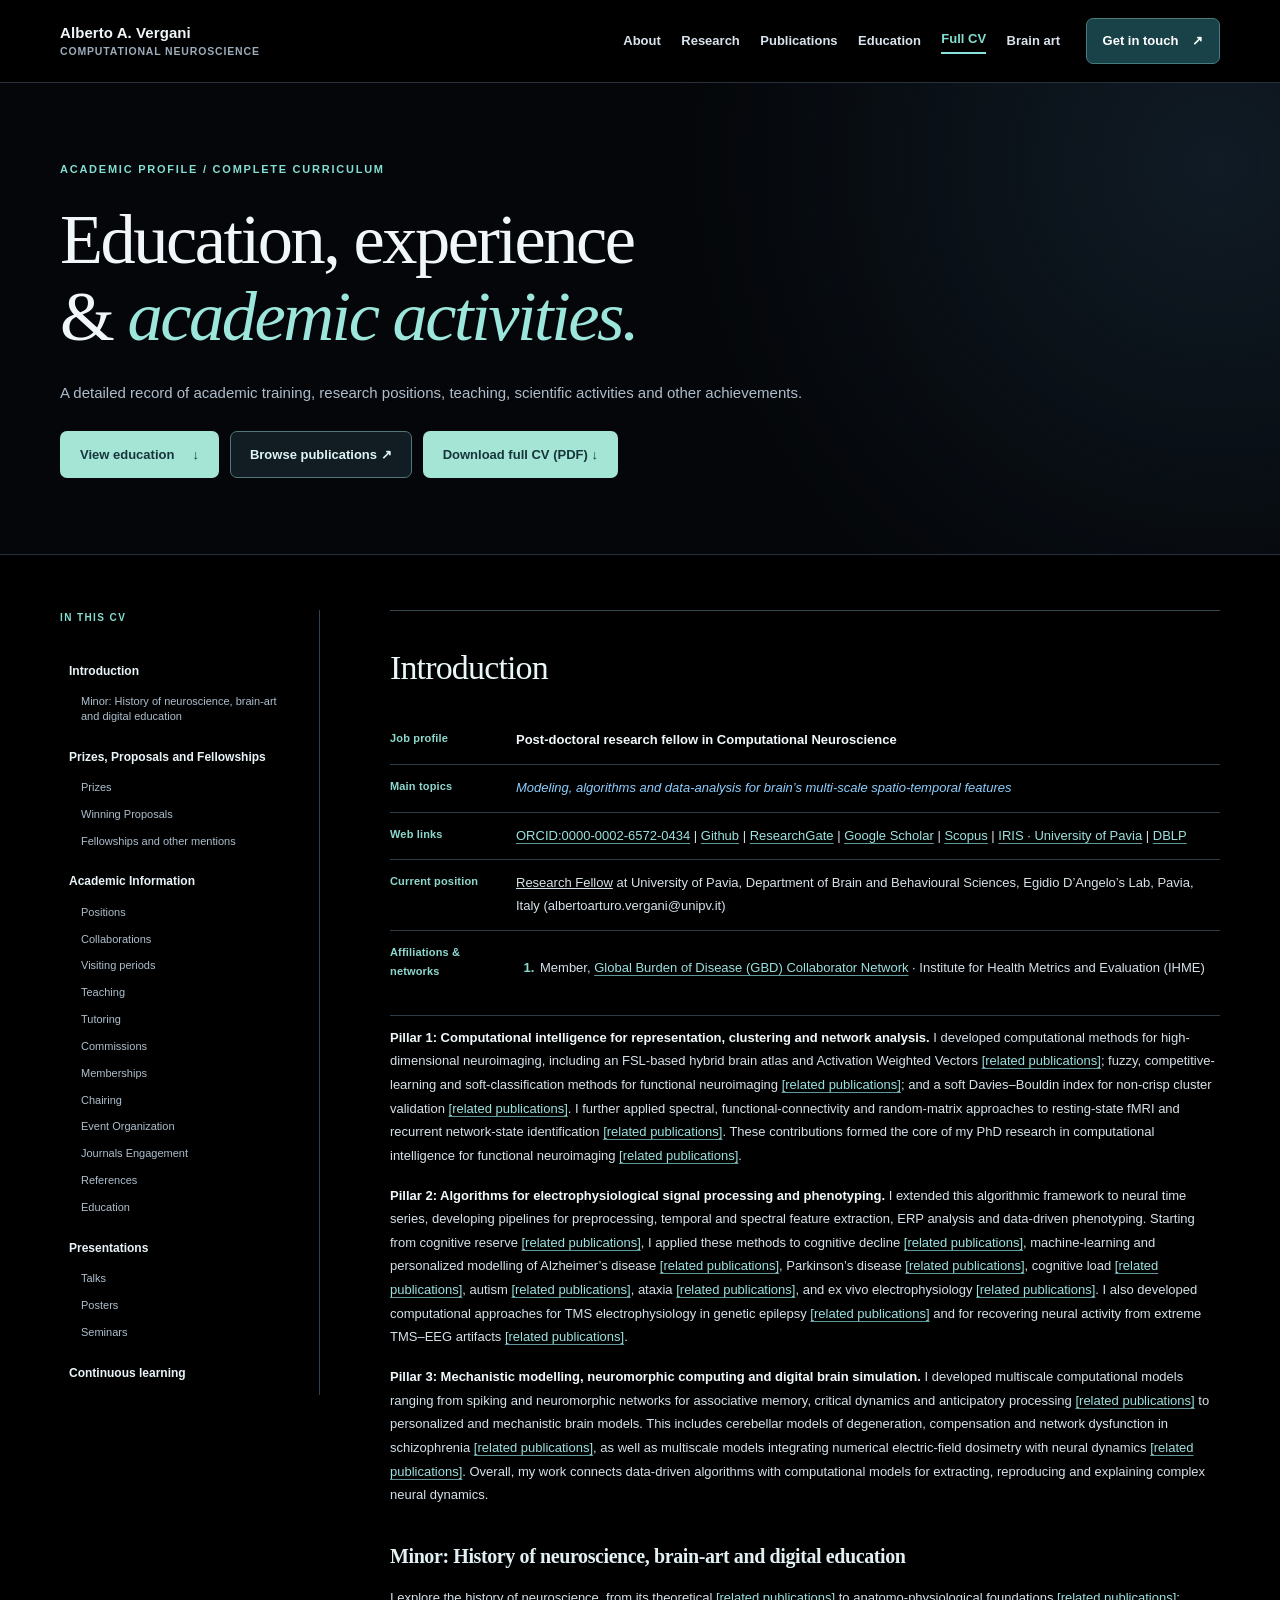
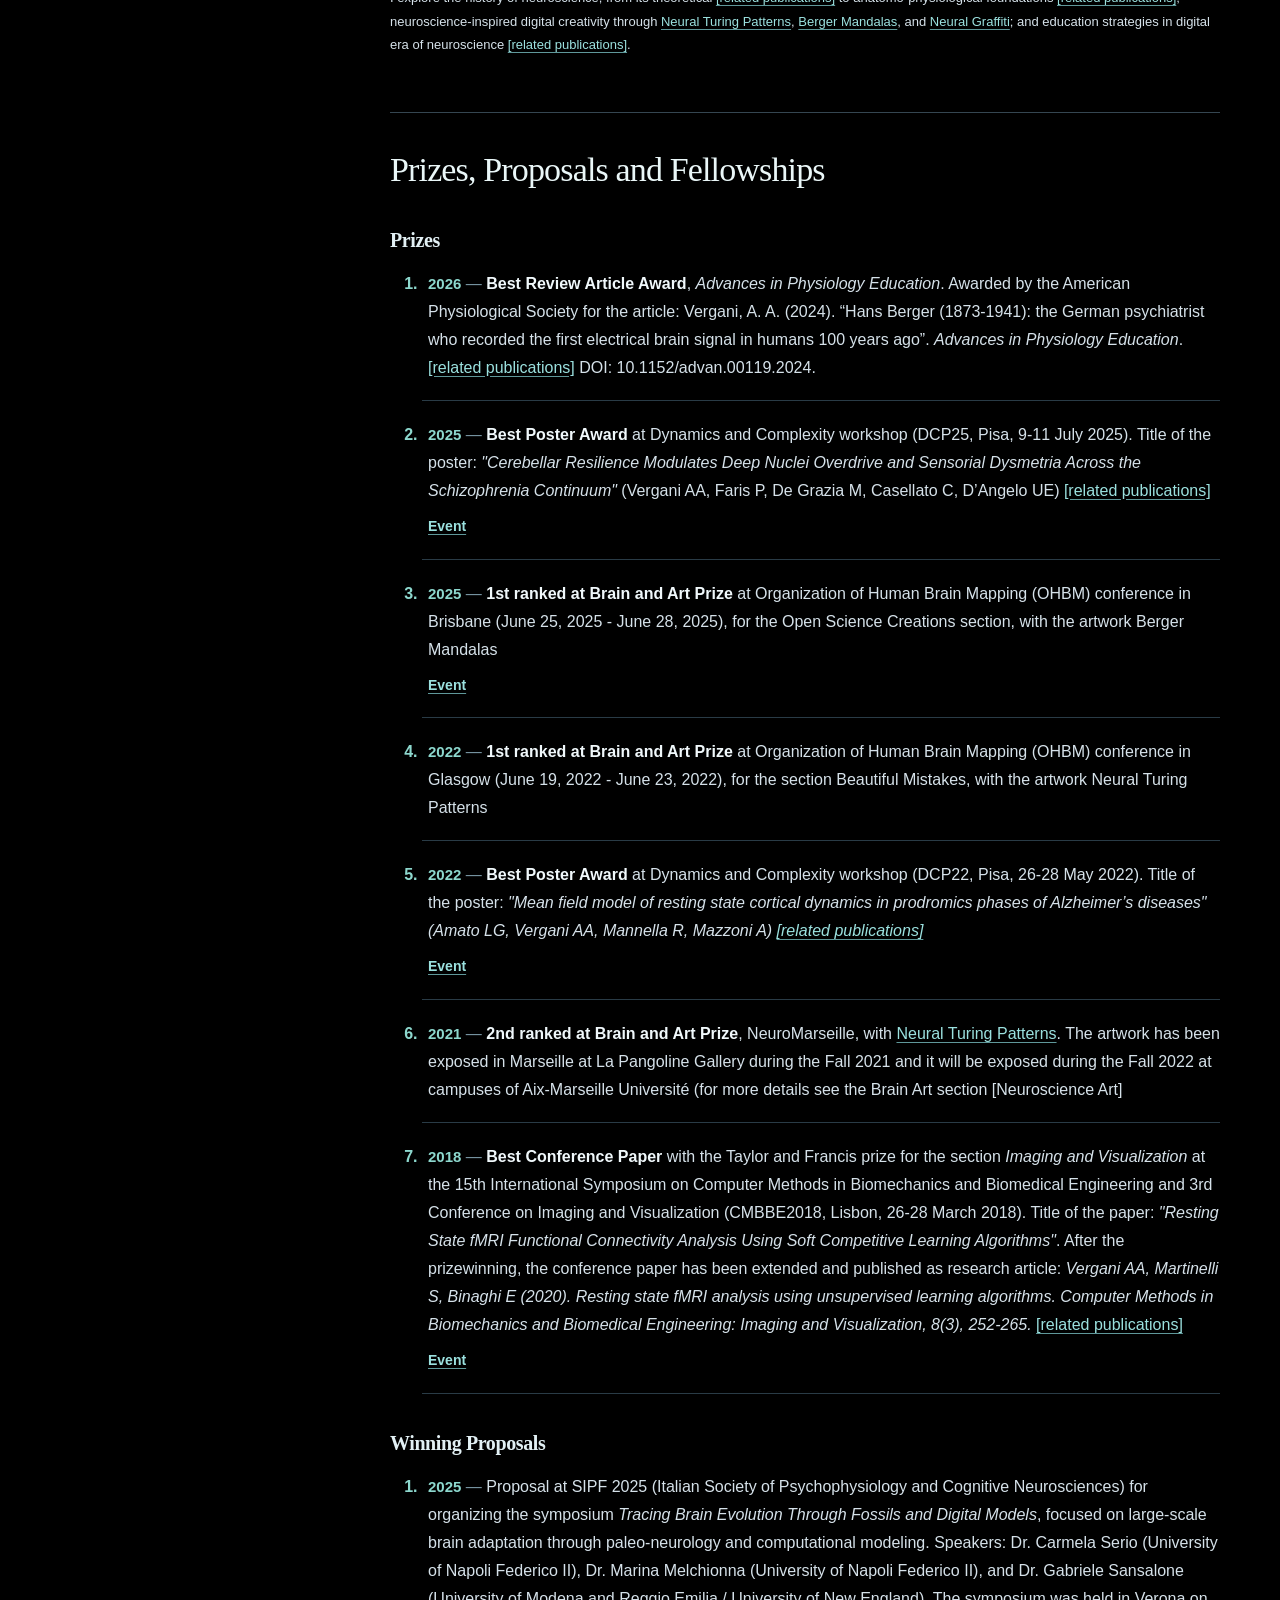
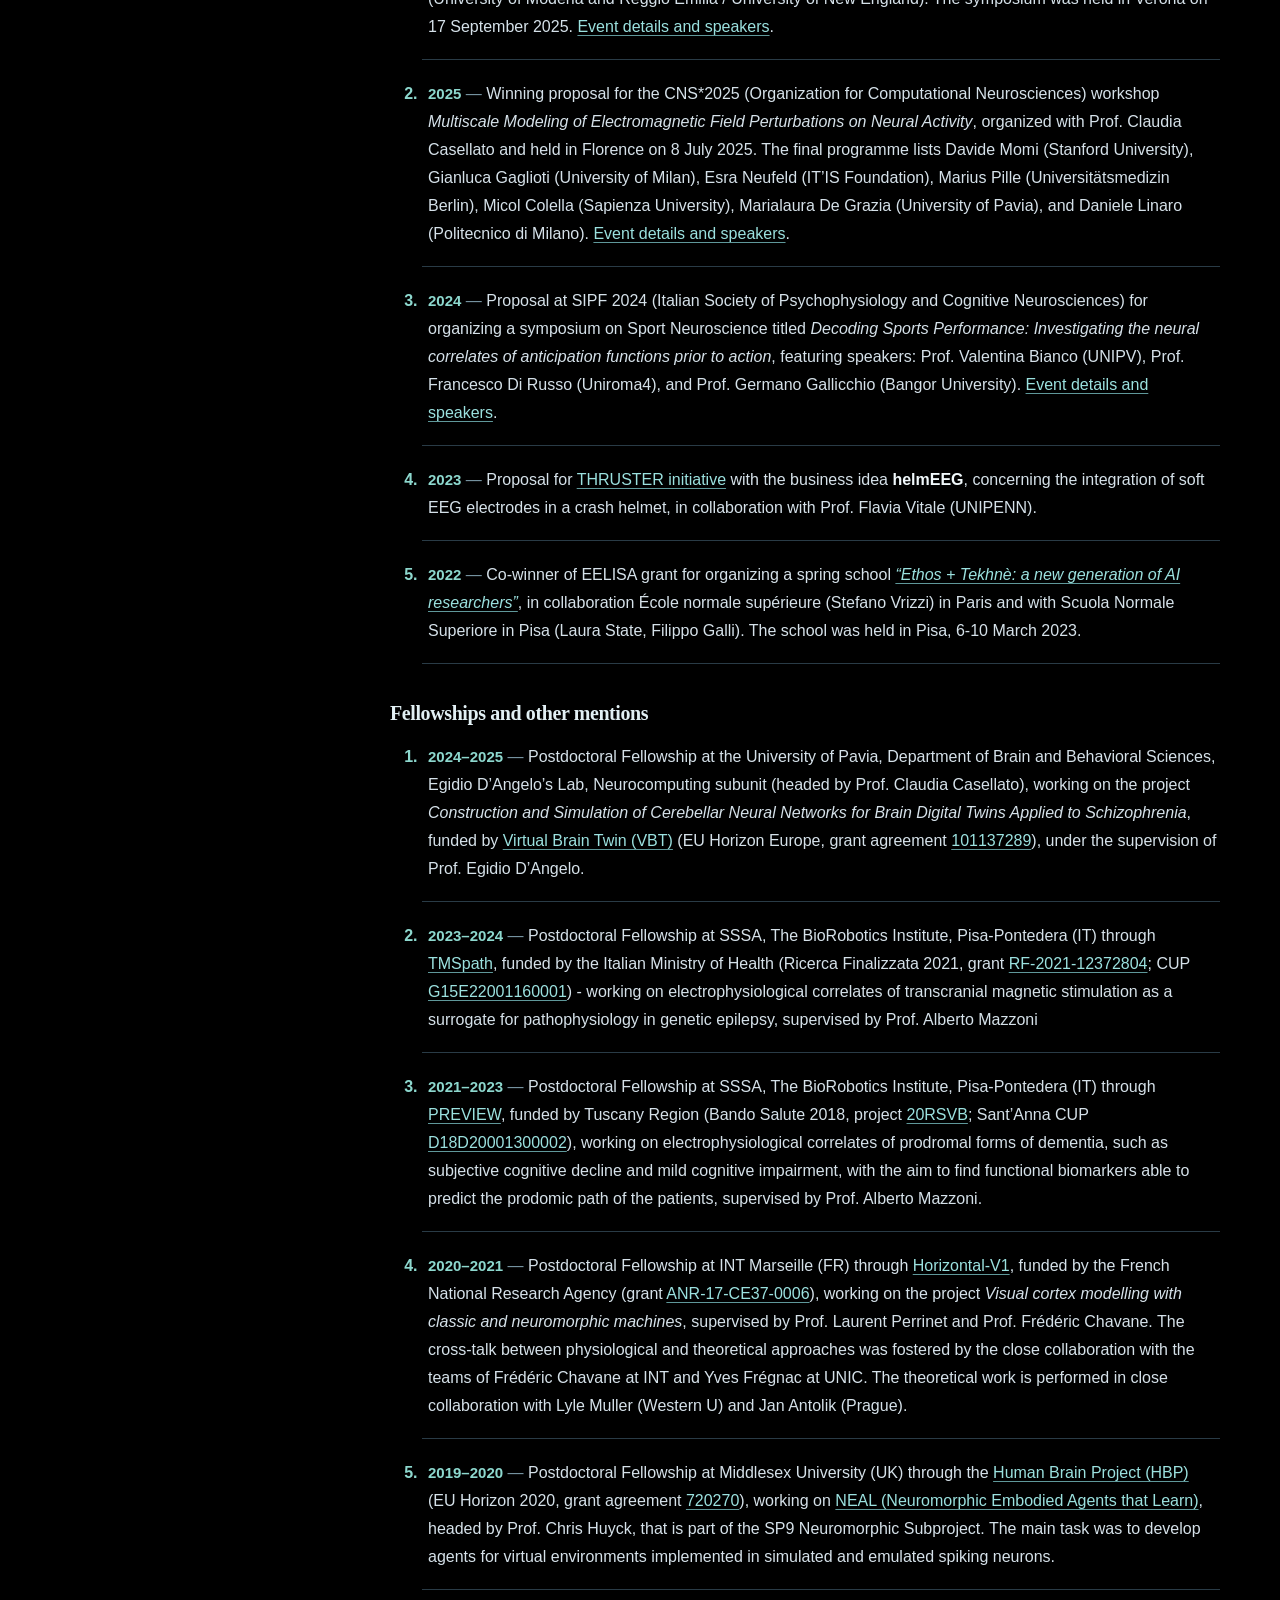
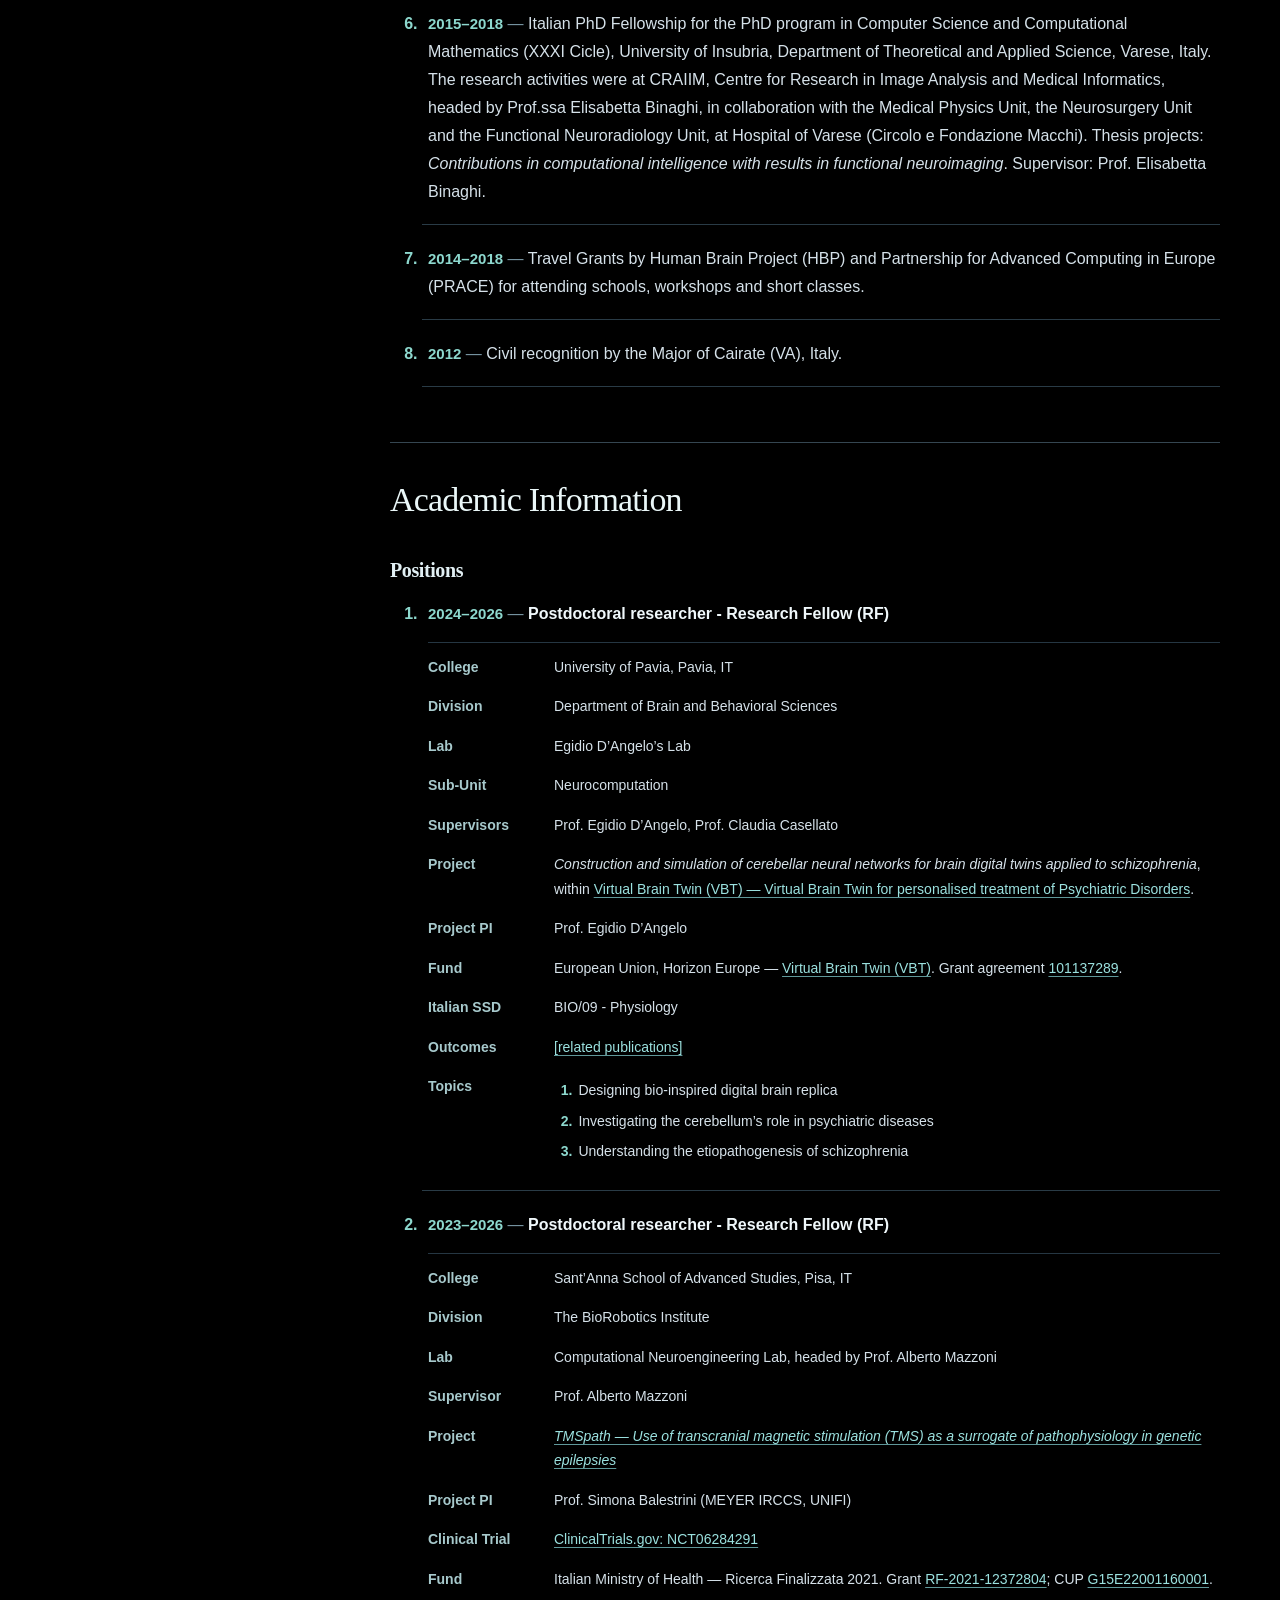
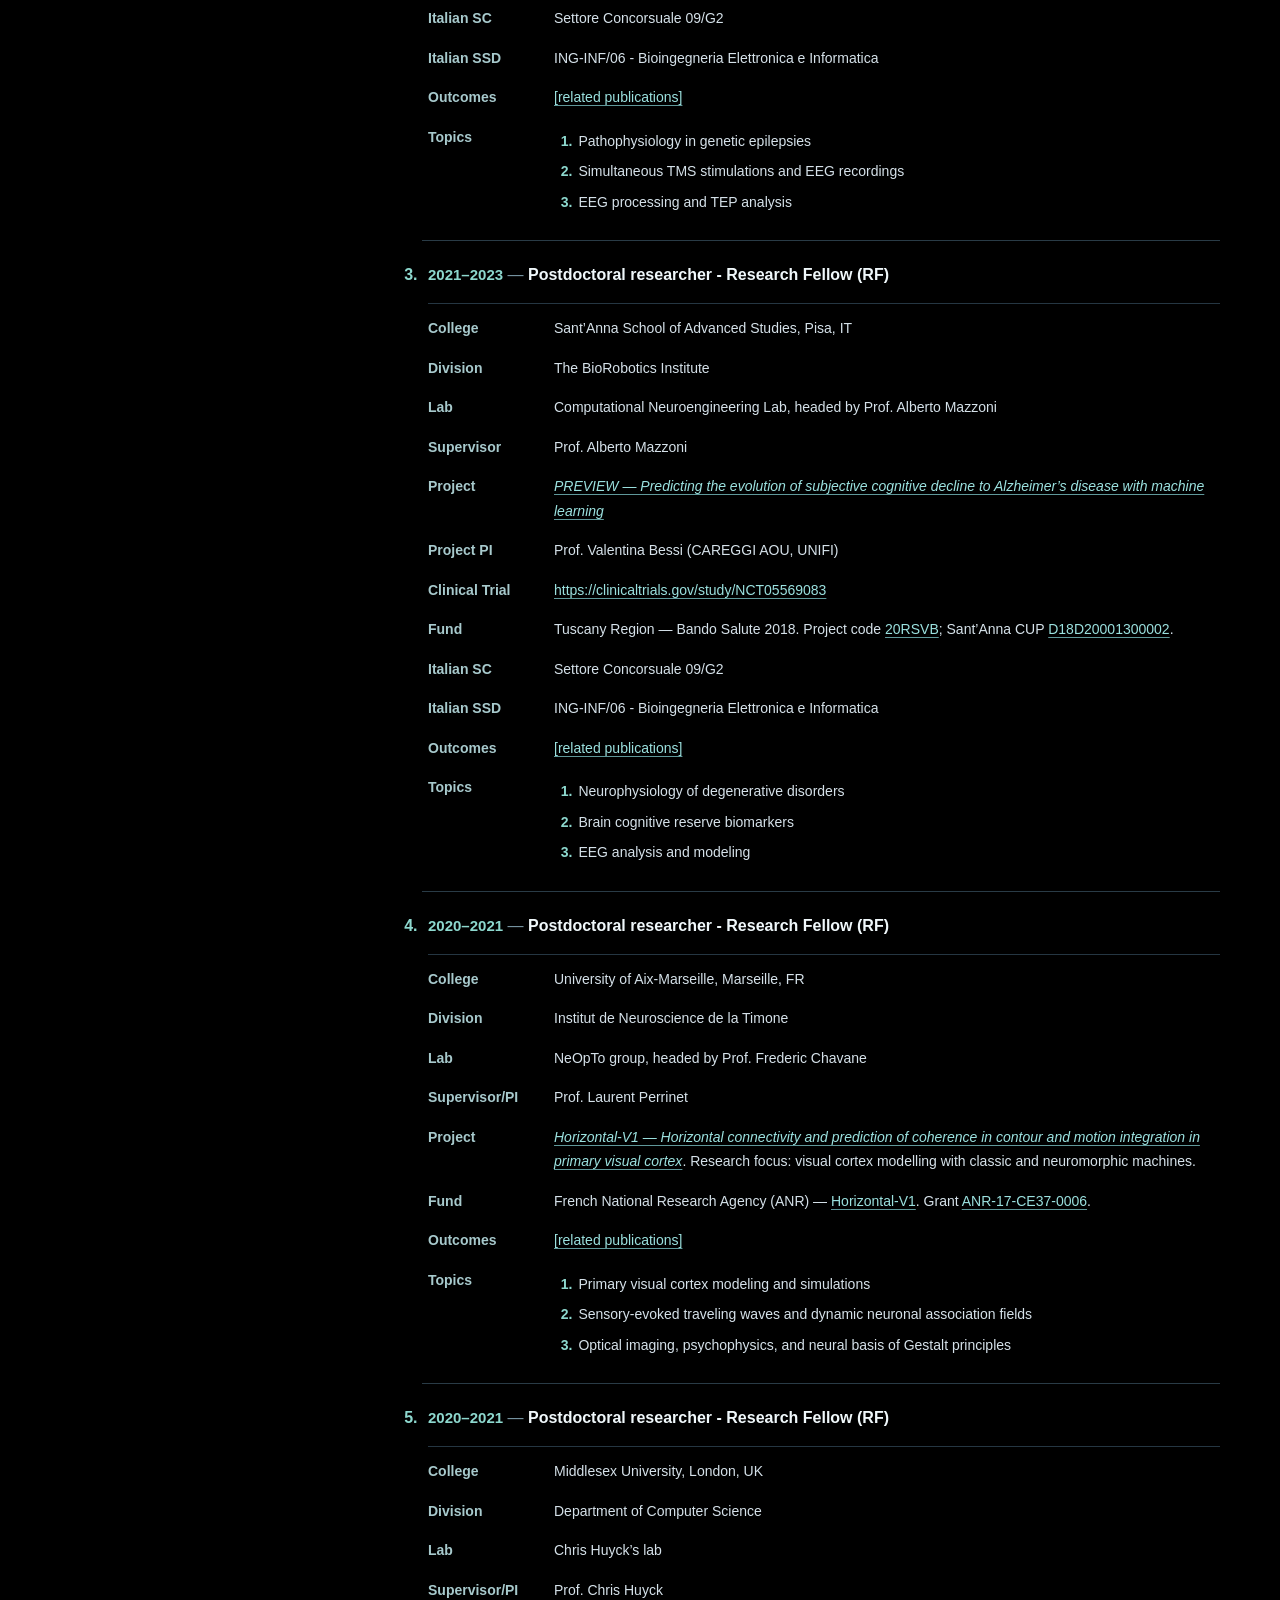
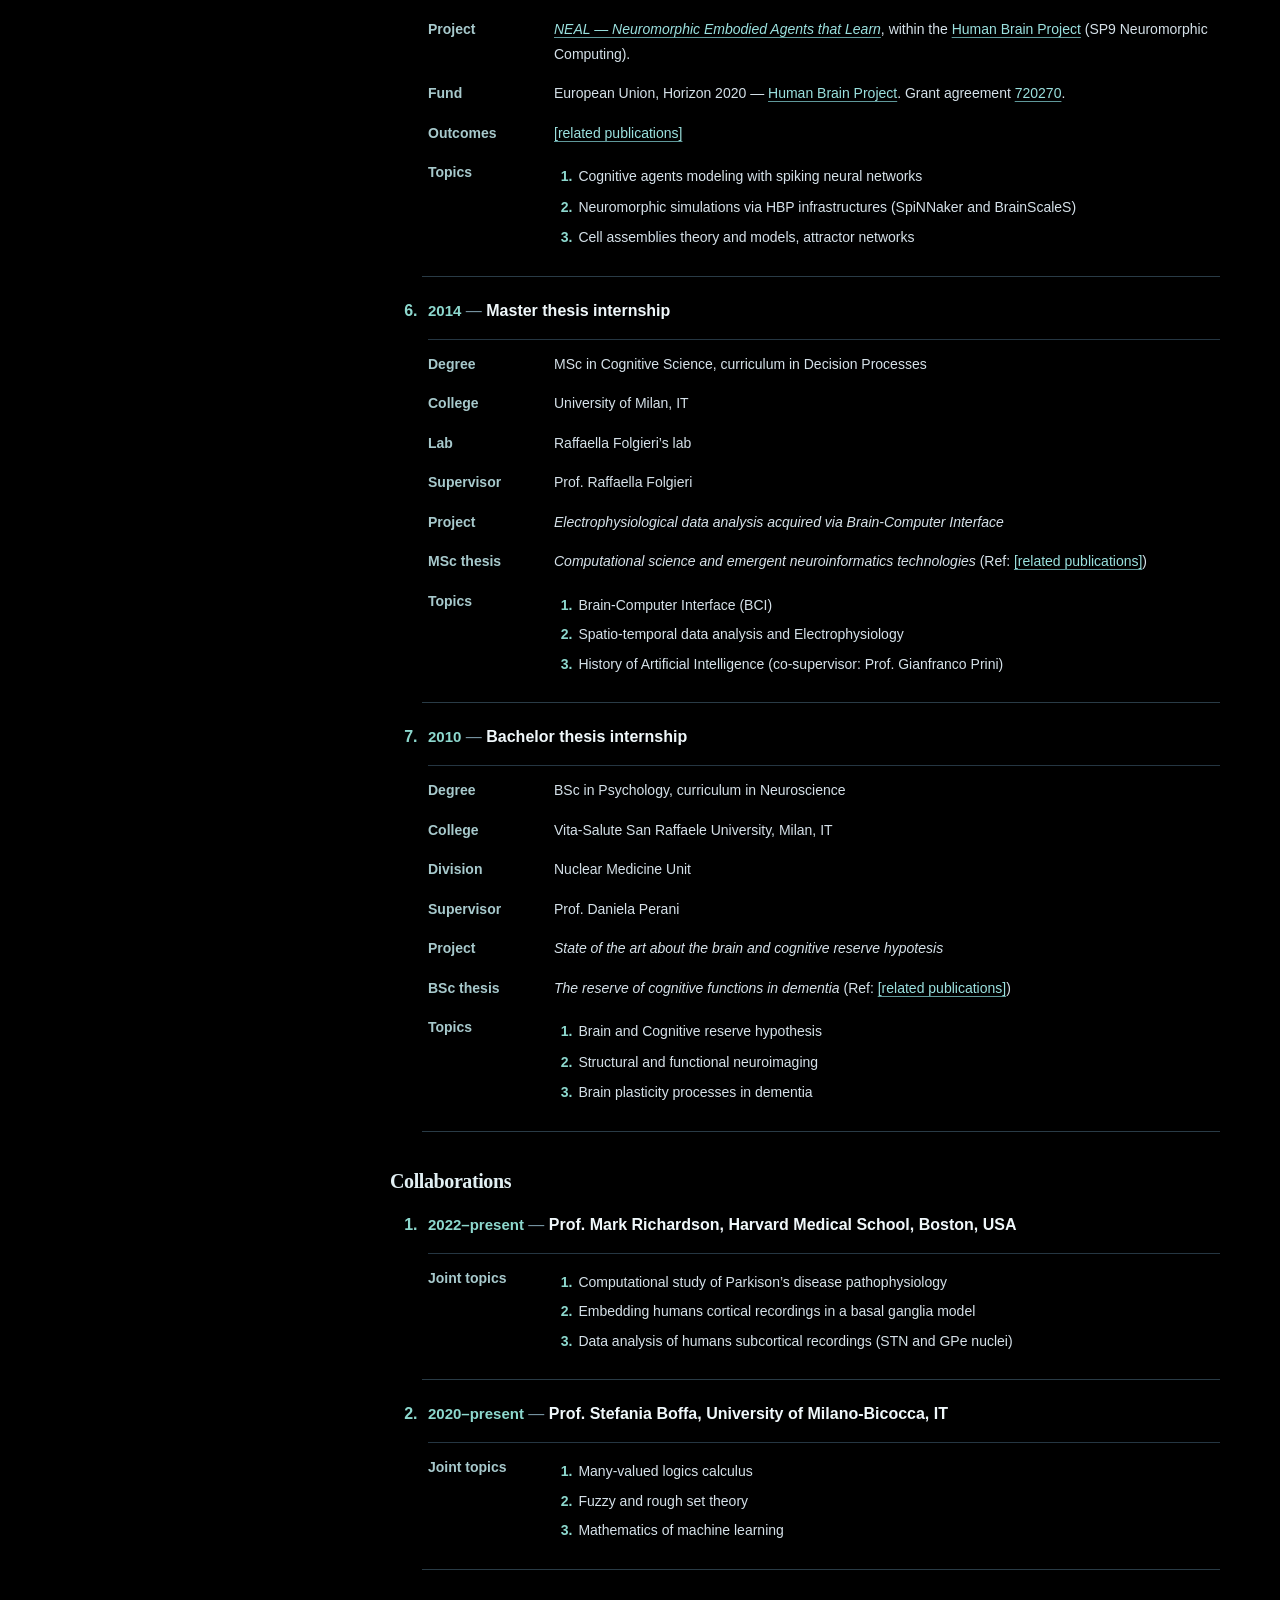
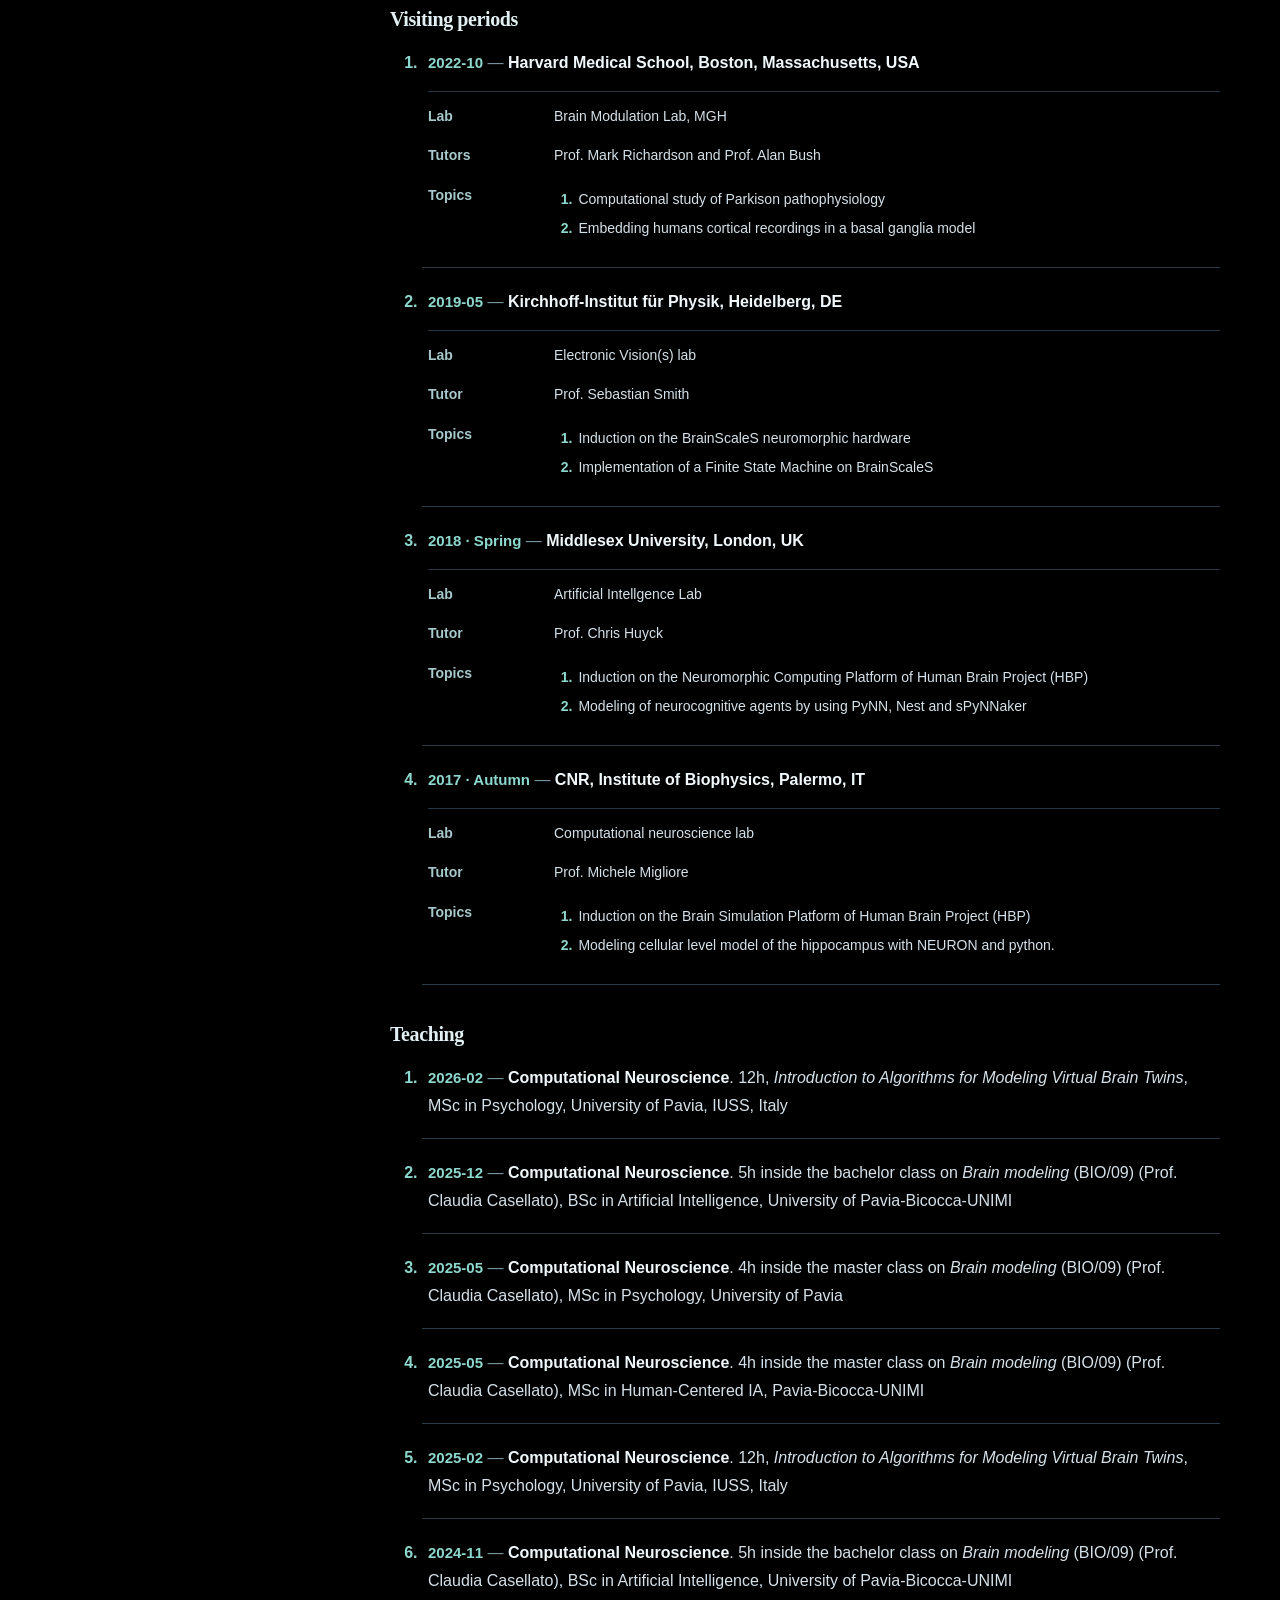
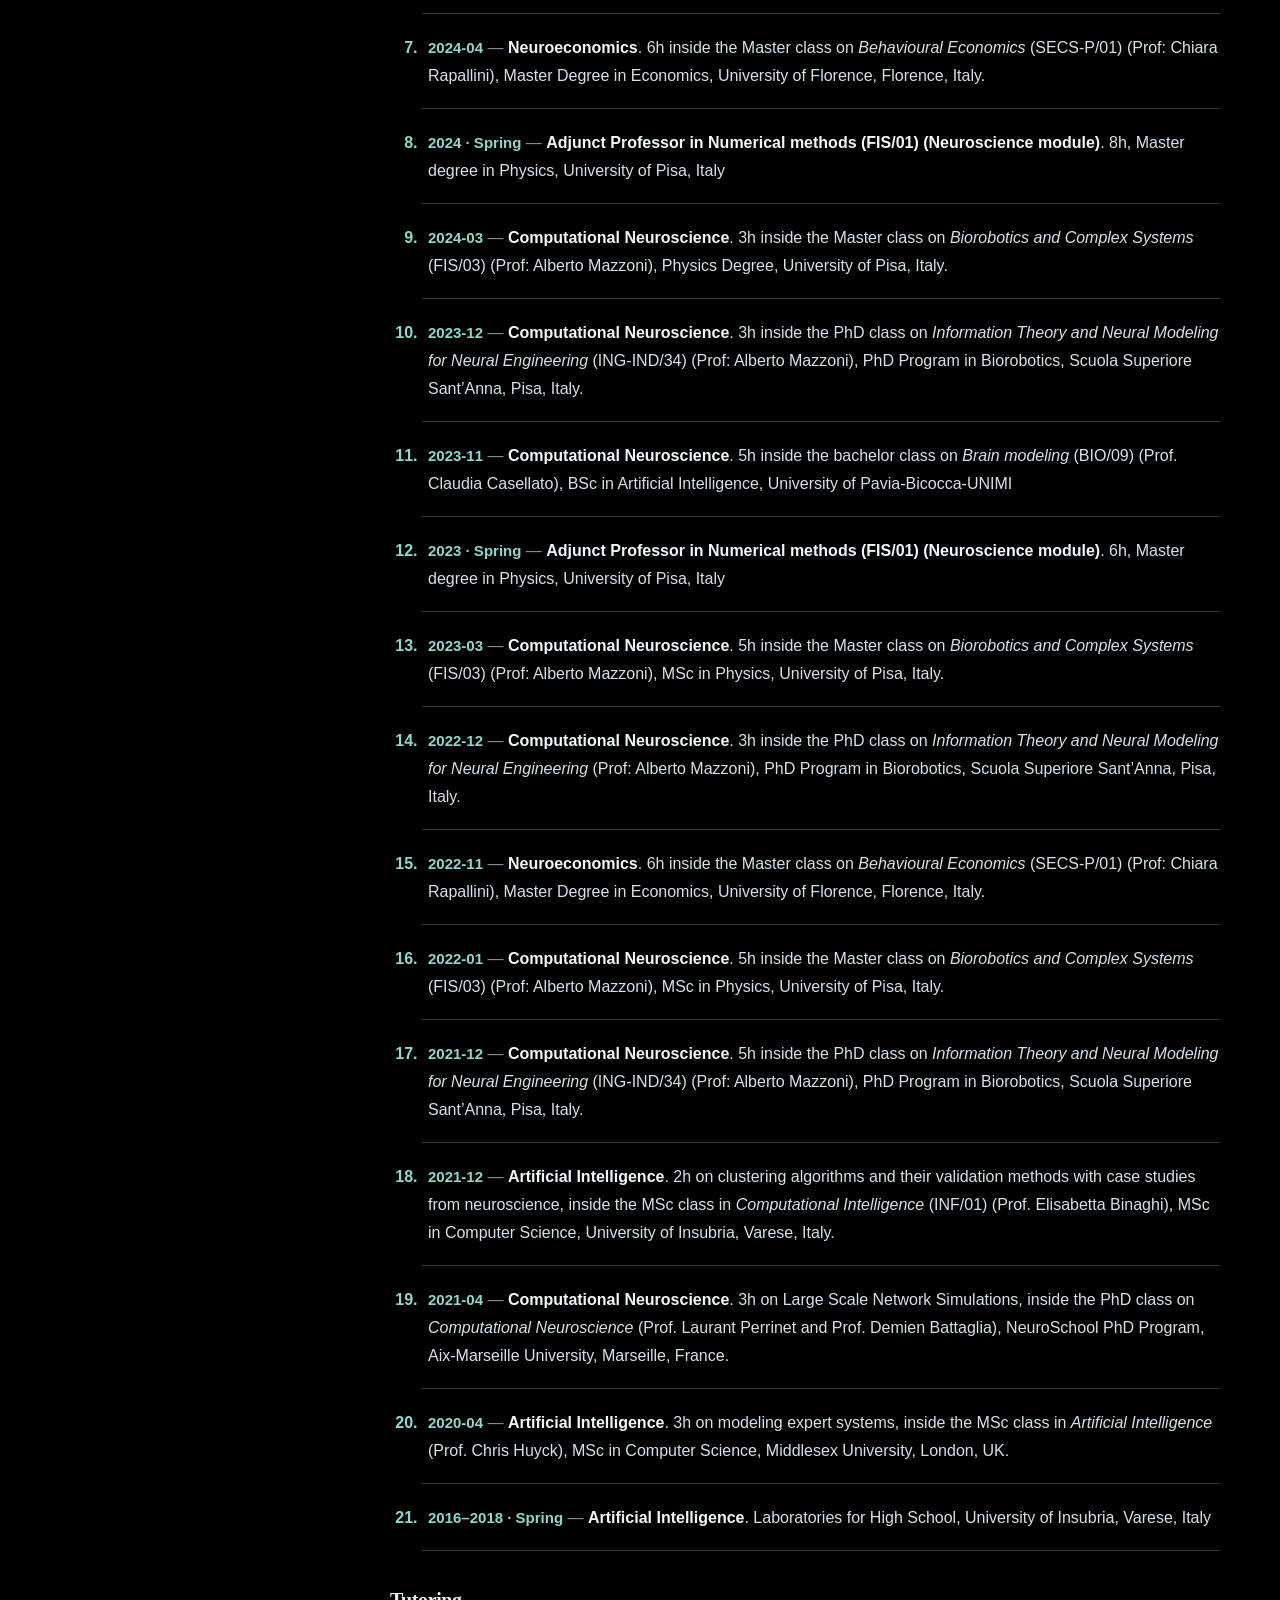
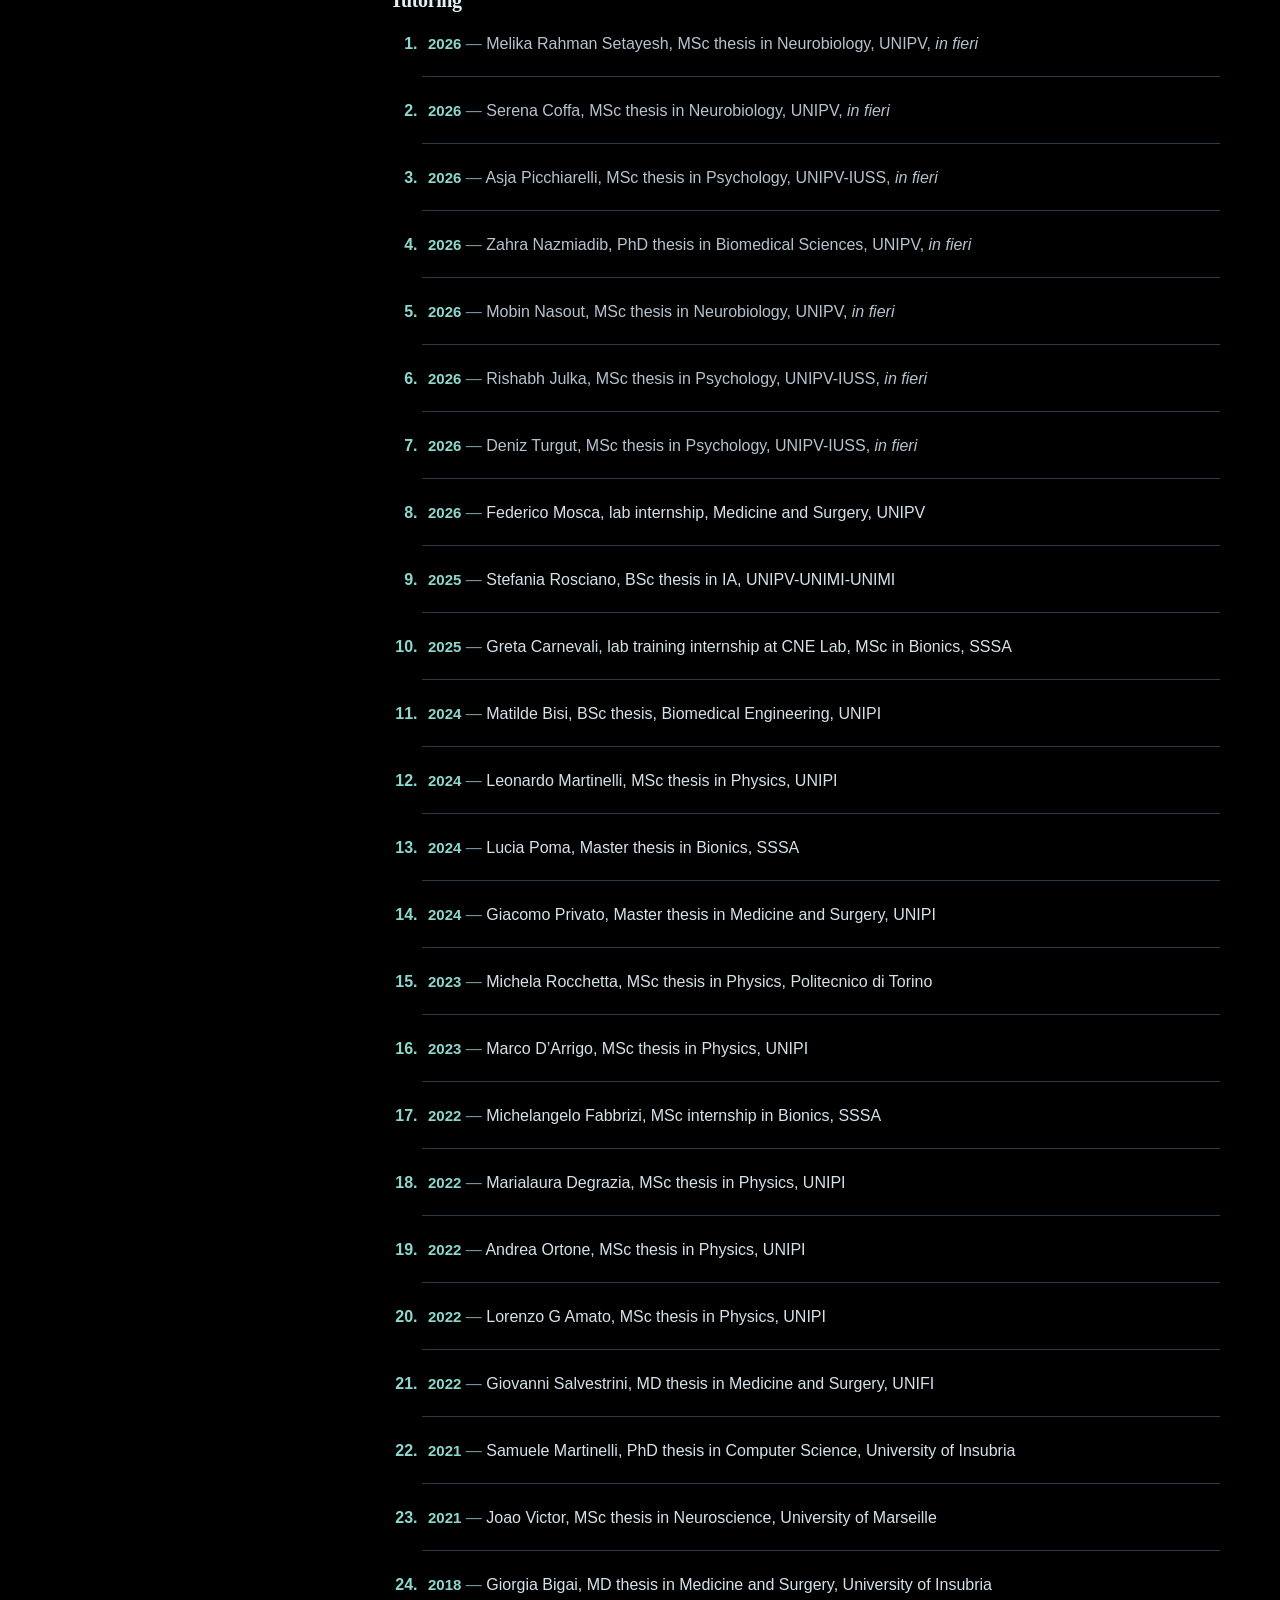
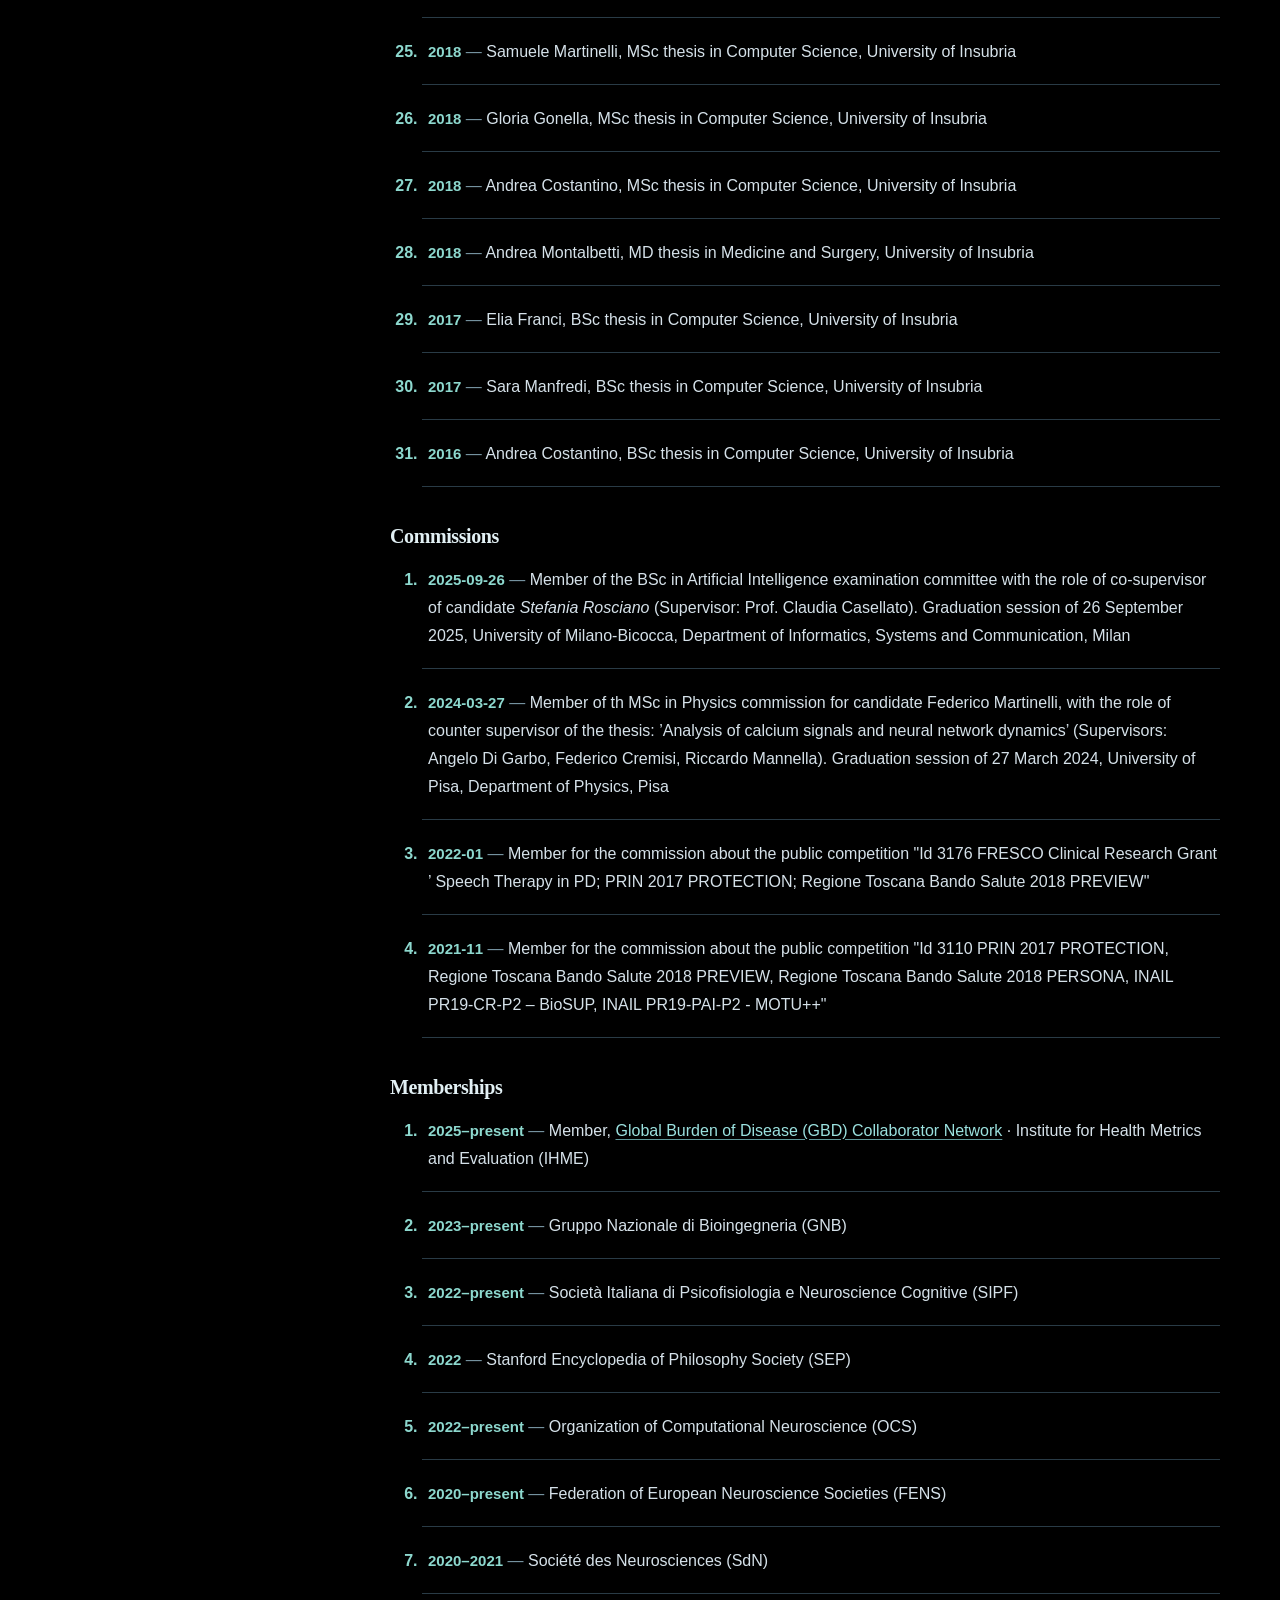
==== cv.html @ ae59875f "Unify CV lists, date prefixes and verified event links Number 291 CV records consistently, including" ====
<!doctype html>
<html lang="en">
<head>
<meta charset="utf-8">
<meta name="viewport" content="width=device-width, initial-scale=1">
<meta name="color-scheme" content="dark">
<meta name="theme-color" content="#000000">
<meta name="description" content="Complete academic CV of Alberto Arturo Vergani: education, research positions, collaborations, teaching, prizes, presentations, training, outreach, neuroscience art and scientific outcomes.">
<title>Academic CV · Alberto Arturo Vergani</title>
<link rel="icon" type="image/svg+xml" href="assets/favicon.svg">
<link rel="stylesheet" href="assets/style.css?v=20261119-cv-lists">
<script src="assets/main.js" defer></script>
</head>
<body data-page="cv">
<a class="skip-link" href="#main">Skip to content</a>
<header class="site-header" id="top"><div class="container header-inner">
<a class="brand" href="index.html" aria-label="Alberto Arturo Vergani homepage"><span class="brand-type"><strong>Alberto A. Vergani</strong><small>Computational neuroscience</small></span></a>
<button class="nav-toggle" type="button" aria-label="Open navigation" aria-expanded="false" aria-controls="site-nav"><span></span><span></span><span></span></button>
<nav class="site-nav" id="site-nav" aria-label="Main navigation">
<a href="index.html#about">About</a><a href="index.html#research">Research</a><a href="publications.html">Publications</a><a href="index.html#education">Education</a><a href="cv.html" class="active" aria-current="page">Full CV</a><a href="index.html#brain-art">Brain art</a><a class="nav-contact" href="index.html#contact">Get in touch <span aria-hidden="true">↗</span></a>
</nav></div></header>
<main id="main">
<section class="pub-hero cv-hero"><div class="container">
<p class="eyebrow">ACADEMIC PROFILE / COMPLETE CURRICULUM</p>
<h1>Education, experience<br>&amp; <em>academic activities.</em></h1>
<p class="pub-hero-intro">A detailed record of academic training, research positions, teaching, scientific activities and other achievements.</p>
<div class="cv-hero-actions"><a class="button button-primary" href="#education">View education <span aria-hidden="true">↓</span></a><a class="button button-outline-dark" href="publications.html">Browse publications ↗</a><a class="button button-primary cv-download-button" href="assets/Alberto_Arturo_Vergani_CV.pdf" download>Download full CV (PDF) ↓</a></div>
</div></section>
<div class="container cv-layout">
<aside class="cv-aside"><nav aria-label="Curriculum contents"><div class="cv-toc-label">IN THIS CV</div><a class="cv-toc-top" href="#introduction">Introduction</a>
<a class="cv-toc-sub" href="#minor-history-of-neuroscience-brain-art-and-digital-education">Minor: History of neuroscience, brain-art and digital education</a>
<a class="cv-toc-top" href="#prizes-proposals-and-fellowships">Prizes, Proposals and Fellowships</a>
<a class="cv-toc-sub" href="#prizes">Prizes</a>
<a class="cv-toc-sub" href="#winning-proposals">Winning Proposals</a>
<a class="cv-toc-sub" href="#fellowships-and-other-mentions">Fellowships and other mentions</a>
<a class="cv-toc-top" href="#academic-information">Academic Information</a>
<a class="cv-toc-sub" href="#positions">Positions</a>
<a class="cv-toc-sub" href="#collaborations">Collaborations</a>
<a class="cv-toc-sub" href="#visiting-periods">Visiting periods</a>
<a class="cv-toc-sub" href="#teaching">Teaching</a>
<a class="cv-toc-sub" href="#tutoring">Tutoring</a>
<a class="cv-toc-sub" href="#commissions">Commissions</a>
<a class="cv-toc-sub" href="#memberships">Memberships</a>
<a class="cv-toc-sub" href="#chairing">Chairing</a>
<a class="cv-toc-sub" href="#event-organization">Event Organization</a>
<a class="cv-toc-sub" href="#journals-engagement">Journals Engagement</a>
<a class="cv-toc-sub" href="#references">References</a>
<a class="cv-toc-sub" href="#education">Education</a>
<a class="cv-toc-top" href="#presentations">Presentations</a>
<a class="cv-toc-sub" href="#talks">Talks</a>
<a class="cv-toc-sub" href="#posters">Posters</a>
<a class="cv-toc-sub" href="#seminars">Seminars</a>
<a class="cv-toc-top" href="#continuous-learning">Continuous learning</a>
<a class="cv-toc-sub" href="#workshops">Workshops</a>
<a class="cv-toc-sub" href="#schools">Schools</a>
<a class="cv-toc-sub" href="#courses">Courses</a>
<a class="cv-toc-top" href="#extra-information">Extra Information</a>
<a class="cv-toc-sub" href="#general-programming-skills">General programming skills</a>
<a class="cv-toc-sub" href="#github-repositories">GitHub repositories</a>
<a class="cv-toc-sub" href="#third-mission-knowledge-dissemination">Third mission: knowledge dissemination</a>
<a class="cv-toc-sub" href="#other-academical-activities">Other academical activities</a>
<a class="cv-toc-sub" href="#non-academical-activities">Non-academical activities</a>
<a class="cv-toc-top" href="#neuroscience-art">Neuroscience Art</a>
<a class="cv-toc-sub" href="#neural-turing-patterns">Neural Turing Patterns</a>
<a class="cv-toc-sub" href="#berger-mandalas">Berger mandalas</a>
<a class="cv-toc-sub" href="#neural-graffiti">Neural Graffiti</a>
<a class="cv-toc-top" href="#scientific-outcomes">Scientific Outcomes</a>
<a class="cv-toc-sub" href="#metrics">Metrics</a></nav></aside>
<div class="cv-main" id="cv-body">
<h2 id="introduction">Introduction</h2>
<dl class="cv-pair">
<dt>Job profile</dt>
<dd>
<p><strong>Post-doctoral research fellow in Computational Neuroscience</strong></p>
</dd>
</dl>
<dl class="cv-pair">
<dt>Main topics</dt>
<dd>
<p><em><span style="color: blue">Modeling, algorithms and data-analysis for brain’s multi-scale spatio-temporal features</span></em></p>
</dd>
</dl>
<dl class="cv-pair">
<dt>Web links</dt>
<dd>
<p><a href="https://orcid.org/0000-0002-6572-0434" rel="noopener noreferrer" target="_blank">ORCID:0000-0002-6572-0434</a> | <a href="https://github.com/albertoarturovergani" rel="noopener noreferrer" target="_blank">Github</a> | <a href="https://www.researchgate.net/profile/Alberto_Vergani" rel="noopener noreferrer" target="_blank">ResearchGate</a> | <a href="https://scholar.google.com/citations?user=BqEQTtQAAAAJ&amp;hl=it" rel="noopener noreferrer" target="_blank">Google Scholar</a> | <a href="https://www.scopus.com/authid/detail.uri?authorId=57195933405" rel="noopener noreferrer" target="_blank">Scopus</a> | <a href="https://iris.unipv.it/cris/rp/rp472714" rel="noopener noreferrer" target="_blank">IRIS · University of Pavia</a> | <a href="https://dblp.org/pid/205/1146.html" rel="noopener noreferrer" target="_blank">DBLP</a></p>
</dd>
</dl>
<dl class="cv-pair">
<dt>Current position</dt>
<dd>
<p><u>Research Fellow</u> at University of Pavia, Department of Brain and Behavioural Sciences, Egidio D’Angelo’s Lab, Pavia, Italy (albertoarturo.vergani@unipv.it)</p>
</dd>
</dl>
<dl class="cv-pair">
<dt>Affiliations &amp; networks</dt>
<dd>
<ol>
<li><p>Member, <a href="https://healthdata.org/gbd" rel="noopener noreferrer" target="_blank">Global Burden of Disease (GBD) Collaborator Network</a> · Institute for Health Metrics and Evaluation (IHME)</p></li>
</ol>
</dd>
</dl>
<p><strong>Pillar 1: Computational intelligence for representation, clustering and network analysis.</strong> I developed computational methods for high-dimensional neuroimaging, including an FSL-based hybrid brain atlas and Activation Weighted Vectors <a href="publications.html?refs=vergani2014mscthesis,vergani2016fsl,vergani2017quantitative">[related publications]</a>; fuzzy, competitive-learning and soft-classification methods for functional neuroimaging <a href="publications.html?refs=vergani2017cluster,vergani2018resting,vergani2018clustering,vergani2020resting">[related publications]</a>; and a soft Davies–Bouldin index for non-crisp cluster validation <a href="publications.html?refs=vergani2018soft">[related publications]</a>. I further applied spectral, functional-connectivity and random-matrix approaches to resting-state fMRI and recurrent network-state identification <a href="publications.html?refs=temporal_classes_RS-fMRI,vergani2022solving">[related publications]</a>. These contributions formed the core of my PhD research in computational intelligence for functional neuroimaging <a href="publications.html?refs=vergani2018contributions,binaghi2017accuracy,binaghi2018computation,gonella2019cloud">[related publications]</a>.</p>
<p><strong>Pillar 2: Algorithms for electrophysiological signal processing and phenotyping.</strong> I extended this algorithmic framework to neural time series, developing pipelines for preprocessing, temporal and spectral feature extraction, ERP analysis and data-driven phenotyping. Starting from cognitive reserve <a href="publications.html?refs=vergani2012bscthesis">[related publications]</a>, I applied these methods to cognitive decline <a href="publications.html?refs=vergani2025erp,vergani2022temporal,vergani2022event,vergani2022electrophysiological,vergani2023electrophysiology,vergani2023study,vergani2023p300,vergani2023erpsSIPF,vergani2023erpsSINDEM,vergani2024eventSIPF,vergani2024eventSINDEM,Vergani2024FENS">[related publications]</a>, machine-learning and personalized modelling of Alzheimer’s disease <a href="publications.html?refs=Mazzeo2023,mazzeo2023machine,Mazzeo2025,mazzeo2026towards,lassi2023degradation,amato2026gender,amato2022eeg,amato2024predicting,amato2024personalized,amato2025cns,amato2025personalized,amato2025digital">[related publications]</a>, Parkinson’s disease <a href="publications.html?refs=ortone2023dopamine,taddeini2024dopaminergic">[related publications]</a>, cognitive load <a href="publications.html?refs=taddeini2025extended">[related publications]</a>, autism <a href="publications.html?refs=fabbrizzi2026digitaltwin,amato2026normative">[related publications]</a>, ataxia <a href="publications.html?refs=degrazia2025cns">[related publications]</a>, and ex vivo electrophysiology <a href="publications.html?refs=farisMnesis2025dopamineA,Faris2025_SIF,farisMnesis2025dopamineB,Faris2025CerebellarDopamine,faris2025cerebellar,Faris2026_cellalterations_prep">[related publications]</a>. I also developed computational approaches for TMS electrophysiology in genetic epilepsy <a href="publications.html?refs=Peroni2025TMS_SCN1A,peroni2025eccn,Lionti2027AuditoryArtifact,Peroni2027SCN1A">[related publications]</a> and for recovering neural activity from extreme TMS–EEG artifacts <a href="publications.html?refs=vergani2026effective">[related publications]</a>.</p>
<p><strong>Pillar 3: Mechanistic modelling, neuromorphic computing and digital brain simulation.</strong> I developed multiscale computational models ranging from spiking and neuromorphic networks for associative memory, critical dynamics and anticipatory processing <a href="publications.html?refs=vergani2020critical,vergani2021simulating,vergani2021modulation,huyck2020hot,huyck2020hotPoster">[related publications]</a> to personalized and mechanistic brain models. This includes cerebellar models of degeneration, compensation and network dysfunction in schizophrenia <a href="publications.html?refs=vergani2024erice,vergani2025mnesys,vergani2025cns,vergani2025cobrain,vergani2025dcp25,vergani2025neurobridge,VerganiEbrains2025SchizoCerebellum,vergani2025saccadic,Vergani2026DeepNuclei,vergani_2026_SZ1">[related publications]</a>, as well as multiscale models integrating numerical electric-field dosimetry with neural dynamics <a href="publications.html?refs=conforti2026prinNEATMOVE,DeGrazia2027InSilicoCerebellarTMS">[related publications]</a>. Overall, my work connects data-driven algorithms with computational models for extracting, reproducing and explaining complex neural dynamics.</p>
<h3 id="minor-history-of-neuroscience-brain-art-and-digital-education">Minor: History of neuroscience, brain-art and digital education</h3>
<p>I explore the history of neuroscience, from its theoretical <a href="publications.html?refs=vergani2024hans,vergani2025hill,vergani2024louis">[related publications]</a> to anatomo-physiological foundations <a href="publications.html?refs=vergani2025galvani,Vergani_2026_Matteucci,vergani2026lombroso">[related publications]</a>; neuroscience-inspired digital creativity through <a href="https://github.com/albertoarturovergani/neural-turing-patterns" rel="noopener noreferrer" target="_blank">Neural Turing Patterns</a>, <a href="https://github.com/albertoarturovergani/berger-mandalas" rel="noopener noreferrer" target="_blank">Berger Mandalas</a>, and <a href="https://github.com/albertoarturovergani/NeuralGraffiti" rel="noopener noreferrer" target="_blank">Neural Graffiti</a>; and education strategies in digital era of neuroscience <a href="publications.html?refs=Vrizzietal2026">[related publications]</a>.</p>
<h2 id="prizes-proposals-and-fellowships">Prizes, Proposals and Fellowships</h2>
<h3 id="prizes">Prizes</h3>
<ol aria-label="Prizes" class="cv-record-list">
<li class="cv-record" data-record="189c978131"><p class="cv-entry"><time class="cv-date" datetime="2026">2026</time><span aria-hidden="true" class="cv-date-separator"> — </span><strong>Best Review Article Award</strong>, <em>Advances in Physiology Education</em>. Awarded by the American Physiological Society for the article: Vergani, A. A. (2024). “Hans Berger (1873-1941): the German psychiatrist who recorded the first electrical brain signal in humans 100 years ago”. <em>Advances in Physiology Education</em>. <a href="publications.html?refs=vergani2024hans">[related publications]</a> DOI: 10.1152/advan.00119.2024.</p></li>
<li class="cv-record" data-record="a5bdc98923"><p class="cv-entry"><time class="cv-date" datetime="2025">2025</time><span aria-hidden="true" class="cv-date-separator"> — </span><strong>Best Poster Award</strong> at Dynamics and Complexity workshop (DCP25, Pisa, 9-11 July 2025). Title of the poster: <em>"Cerebellar Resilience Modulates Deep Nuclei Overdrive and Sensorial Dysmetria Across the Schizophrenia Continuum"</em> (Vergani AA, Faris P, De Grazia M, Casellato C, D’Angelo UE) <a href="publications.html?refs=vergani2025dcp25">[related publications]</a></p><p class="cv-record-links"><a href="https://www.df.unipi.it/didattica/en/the-dcp25-conference-dynamics-complexity-in-pisa/" rel="noopener noreferrer" target="_blank">Event</a></p></li>
<li class="cv-record" data-record="2bd543562b"><p class="cv-entry"><time class="cv-date" datetime="2025">2025</time><span aria-hidden="true" class="cv-date-separator"> — </span><strong>1st ranked at Brain and Art Prize</strong> at Organization of Human Brain Mapping (OHBM) conference in Brisbane (June 25, 2025 - June 28, 2025), for the Open Science Creations section, with the artwork Berger Mandalas</p><p class="cv-record-links"><a href="https://sites.google.com/view/ohbm-brainart-competition2025/home" rel="noopener noreferrer" target="_blank">Event</a></p></li>
<li class="cv-record" data-record="7ca3de6eb9"><p class="cv-entry"><time class="cv-date" datetime="2022">2022</time><span aria-hidden="true" class="cv-date-separator"> — </span><strong>1st ranked at Brain and Art Prize</strong> at Organization of Human Brain Mapping (OHBM) conference in Glasgow (June 19, 2022 - June 23, 2022), for the section Beautiful Mistakes, with the artwork Neural Turing Patterns</p></li>
<li class="cv-record" data-record="db3de15838"><p class="cv-entry"><time class="cv-date" datetime="2022">2022</time><span aria-hidden="true" class="cv-date-separator"> — </span><strong>Best Poster Award</strong> at Dynamics and Complexity workshop (DCP22, Pisa, 26-28 May 2022). Title of the poster: <em>"Mean field model of resting state cortical dynamics in prodromics phases of Alzheimer’s diseases" (Amato LG, Vergani AA, Mannella R, Mazzoni A) <a href="publications.html?refs=amato2022eeg">[related publications]</a></em></p><p class="cv-record-links"><a href="https://www.cissc.unipi.it/dcp22/" rel="noopener noreferrer" target="_blank">Event</a></p></li>
<li class="cv-record" data-record="a409039852"><p class="cv-entry"><time class="cv-date" datetime="2021">2021</time><span aria-hidden="true" class="cv-date-separator"> — </span><strong>2nd ranked at Brain and Art Prize</strong>, NeuroMarseille, with <a href="https://laurentperrinet.github.io/post/2021-06-15_neural-turing/" rel="noopener noreferrer" target="_blank">Neural Turing Patterns</a>. The artwork has been exposed in Marseille at La Pangoline Gallery during the Fall 2021 and it will be exposed during the Fall 2022 at campuses of Aix-Marseille Université (for more details see the Brain Art section [Neuroscience Art]</p></li>
<li class="cv-record" data-record="661304ec20"><p class="cv-entry"><time class="cv-date" datetime="2018">2018</time><span aria-hidden="true" class="cv-date-separator"> — </span><strong>Best Conference Paper</strong> with the Taylor and Francis prize for the section <em>Imaging and Visualization</em> at the 15th International Symposium on Computer Methods in Biomechanics and Biomedical Engineering and 3rd Conference on Imaging and Visualization (CMBBE2018, Lisbon, 26-28 March 2018). Title of the paper: <em>"Resting State fMRI Functional Connectivity Analysis Using Soft Competitive Learning Algorithms"</em>. After the prizewinning, the conference paper has been extended and published as research article: <em>Vergani AA, Martinelli S, Binaghi E (2020). Resting state fMRI analysis using unsupervised learning algorithms. Computer Methods in Biomechanics and Biomedical Engineering: Imaging and Visualization, 8(3), 252-265.</em> <a href="publications.html?refs=vergani2018resting">[related publications]</a></p><p class="cv-record-links"><a href="https://cmbbe2018.tecnico.ulisboa.pt/about.html" rel="noopener noreferrer" target="_blank">Event</a></p></li>
</ol>
<h3 id="winning-proposals">Winning Proposals</h3>
<ol aria-label="Winning Proposals" class="cv-record-list">
<li class="cv-record" data-record="2fc1e2d8c7"><p class="cv-entry"><time class="cv-date" datetime="2025">2025</time><span aria-hidden="true" class="cv-date-separator"> — </span>Proposal at SIPF 2025 (Italian Society of Psychophysiology and Cognitive Neurosciences) for organizing the symposium <em>Tracing Brain Evolution Through Fossils and Digital Models</em>, focused on large-scale brain adaptation through paleo-neurology and computational modeling. Speakers: Dr. Carmela Serio (University of Napoli Federico II), Dr. Marina Melchionna (University of Napoli Federico II), and Dr. Gabriele Sansalone (University of Modena and Reggio Emilia / University of New England). The symposium was held in Verona on 17 September 2025. <a href="events/sipf-2025.html">Event details and speakers</a>.</p></li>
<li class="cv-record" data-record="b02433037d"><p class="cv-entry"><time class="cv-date" datetime="2025">2025</time><span aria-hidden="true" class="cv-date-separator"> — </span>Winning proposal for the CNS*2025 (Organization for Computational Neurosciences) workshop <em>Multiscale Modeling of Electromagnetic Field Perturbations on Neural Activity</em>, organized with Prof. Claudia Casellato and held in Florence on 8 July 2025. The final programme lists Davide Momi (Stanford University), Gianluca Gaglioti (University of Milan), Esra Neufeld (IT’IS Foundation), Marius Pille (Universitätsmedizin Berlin), Micol Colella (Sapienza University), Marialaura De Grazia (University of Pavia), and Daniele Linaro (Politecnico di Milano). <a href="events/cns-2025.html">Event details and speakers</a>.</p></li>
<li class="cv-record" data-record="94c76f6e29"><p class="cv-entry"><time class="cv-date" datetime="2024">2024</time><span aria-hidden="true" class="cv-date-separator"> — </span>Proposal at SIPF 2024 (Italian Society of Psychophysiology and Cognitive Neurosciences) for organizing a symposium on Sport Neuroscience titled <em>Decoding Sports Performance: Investigating the neural correlates of anticipation functions prior to action</em>, featuring speakers: Prof. Valentina Bianco (UNIPV), Prof. Francesco Di Russo (Uniroma4), and Prof. Germano Gallicchio (Bangor University). <a href="events/sipf-2024.html">Event details and speakers</a>.</p></li>
<li class="cv-record" data-record="5b60beec51"><p class="cv-entry"><time class="cv-date" datetime="2023">2023</time><span aria-hidden="true" class="cv-date-separator"> — </span>Proposal for <a href="https://www.tuscanyhealthecosystem.it/p7.html" rel="noopener noreferrer" target="_blank">THRUSTER initiative</a> with the business idea <strong>helmEEG</strong>, concerning the integration of soft EEG electrodes in a crash helmet, in collaboration with Prof. Flavia Vitale (UNIPENN).</p></li>
<li class="cv-record" data-record="4bc425c126"><p class="cv-entry"><time class="cv-date" datetime="2022">2022</time><span aria-hidden="true" class="cv-date-separator"> — </span>Co-winner of EELISA grant for organizing a spring school <a href="https://community.eelisa.eu/activities/ethos-tekhne-a-new-generation-of-ai-researchers/" rel="noopener noreferrer" target="_blank"> <em>“Ethos + Tekhnè: a new generation of AI researchers”</em></a>, in collaboration École normale supérieure (Stefano Vrizzi) in Paris and with Scuola Normale Superiore in Pisa (Laura State, Filippo Galli). The school was held in Pisa, 6-10 March 2023.</p></li>
</ol>
<h3 id="fellowships-and-other-mentions">Fellowships and other mentions</h3>
<ol aria-label="Fellowships And Other Mentions" class="cv-record-list">
<li class="cv-record" data-record="d365ea57ee"><p class="cv-entry"><span class="cv-date">2024–2025</span><span aria-hidden="true" class="cv-date-separator"> — </span>Postdoctoral Fellowship at the University of Pavia, Department of Brain and Behavioral Sciences, Egidio D’Angelo’s Lab, Neurocomputing subunit (headed by Prof. Claudia Casellato), working on the project <em>Construction and Simulation of Cerebellar Neural Networks for Brain Digital Twins Applied to Schizophrenia</em>, funded by <a href="https://www.virtualbraintwin.eu/" rel="noopener noreferrer" target="_blank">Virtual Brain Twin (VBT)</a> (EU Horizon Europe, grant agreement <a href="https://cordis.europa.eu/project/id/101137289" rel="noopener noreferrer" target="_blank">101137289</a>), under the supervision of Prof. Egidio D’Angelo.</p></li>
<li class="cv-record" data-record="6a79dffb58"><p class="cv-entry"><span class="cv-date">2023–2024</span><span aria-hidden="true" class="cv-date-separator"> — </span>Postdoctoral Fellowship at SSSA, The BioRobotics Institute, Pisa-Pontedera (IT) through <a href="https://clinicaltrials.gov/study/NCT06284291" rel="noopener noreferrer" target="_blank">TMSpath</a>, funded by the Italian Ministry of Health (Ricerca Finalizzata 2021, grant <a href="https://www.meyer.it/attachments/article/4732/Delibera%20279.23.pdf" rel="noopener noreferrer" target="_blank">RF-2021-12372804</a>; CUP <a href="https://www.meyer.it/attachments/article/4732/Delibera%20279.23.pdf" rel="noopener noreferrer" target="_blank">G15E22001160001</a>) - working on electrophysiological correlates of transcranial magnetic stimulation as a surrogate for pathophysiology in genetic epilepsy, supervised by Prof. Alberto Mazzoni</p></li>
<li class="cv-record" data-record="1fe3d3da5f"><p class="cv-entry"><span class="cv-date">2021–2023</span><span aria-hidden="true" class="cv-date-separator"> — </span>Postdoctoral Fellowship at SSSA, The BioRobotics Institute, Pisa-Pontedera (IT) through <a href="https://clinicaltrials.gov/study/NCT05569083" rel="noopener noreferrer" target="_blank">PREVIEW</a>, funded by Tuscany Region (Bando Salute 2018, project <a href="https://www.aou-careggi.toscana.it/internet/wp-content/uploads/2023/12/Avviso_2_psicologi_20RSVB_Bessi_ok_S.pdf" rel="noopener noreferrer" target="_blank">20RSVB</a>; Sant’Anna CUP <a href="https://pmc.ncbi.nlm.nih.gov/articles/PMC10870085/" rel="noopener noreferrer" target="_blank">D18D20001300002</a>), working on electrophysiological correlates of prodromal forms of dementia, such as subjective cognitive decline and mild cognitive impairment, with the aim to find functional biomarkers able to predict the prodomic path of the patients, supervised by Prof. Alberto Mazzoni.</p></li>
<li class="cv-record" data-record="ad62b0cd3f"><p class="cv-entry"><span class="cv-date">2020–2021</span><span aria-hidden="true" class="cv-date-separator"> — </span>Postdoctoral Fellowship at INT Marseille (FR) through <a href="https://anr.fr/Projet-ANR-17-CE37-0006" rel="noopener noreferrer" target="_blank">Horizontal-V1</a>, funded by the French National Research Agency (grant <a href="https://anr.fr/Projet-ANR-17-CE37-0006" rel="noopener noreferrer" target="_blank">ANR-17-CE37-0006</a>), working on the project <em>Visual cortex modelling with classic and neuromorphic machines</em>, supervised by Prof. Laurent Perrinet and Prof. Frédéric Chavane. The cross-talk between physiological and theoretical approaches was fostered by the close collaboration with the teams of Frédéric Chavane at INT and Yves Frégnac at UNIC. The theoretical work is performed in close collaboration with Lyle Muller (Western U) and Jan Antolik (Prague).</p></li>
<li class="cv-record" data-record="c40a82ac86"><p class="cv-entry"><span class="cv-date">2019–2020</span><span aria-hidden="true" class="cv-date-separator"> — </span>Postdoctoral Fellowship at Middlesex University (UK) through the <a href="https://www.humanbrainproject.eu/en/" rel="noopener noreferrer" target="_blank">Human Brain Project (HBP)</a> (EU Horizon 2020, grant agreement <a href="https://cordis.europa.eu/project/id/720270" rel="noopener noreferrer" target="_blank">720270</a>), working on <a href="https://cwa.mdx.ac.uk/NEAL/NEAL.html" rel="noopener noreferrer" target="_blank">NEAL (Neuromorphic Embodied Agents that Learn)</a>, headed by Prof. Chris Huyck, that is part of the SP9 Neuromorphic Subproject. The main task was to develop agents for virtual environments implemented in simulated and emulated spiking neurons.</p></li>
<li class="cv-record" data-record="8c4812b7c4"><p class="cv-entry"><span class="cv-date">2015–2018</span><span aria-hidden="true" class="cv-date-separator"> — </span>Italian PhD Fellowship for the PhD program in Computer Science and Computational Mathematics (XXXI Cicle), University of Insubria, Department of Theoretical and Applied Science, Varese, Italy. The research activities were at CRAIIM, Centre for Research in Image Analysis and Medical Informatics, headed by Prof.ssa Elisabetta Binaghi, in collaboration with the Medical Physics Unit, the Neurosurgery Unit and the Functional Neuroradiology Unit, at Hospital of Varese (Circolo e Fondazione Macchi). Thesis projects: <em>Contributions in computational intelligence with results in functional neuroimaging</em>. Supervisor: Prof. Elisabetta Binaghi.</p></li>
<li class="cv-record" data-record="f3c1a41c1e"><p class="cv-entry"><span class="cv-date">2014–2018</span><span aria-hidden="true" class="cv-date-separator"> — </span>Travel Grants by Human Brain Project (HBP) and Partnership for Advanced Computing in Europe (PRACE) for attending schools, workshops and short classes.</p></li>
<li class="cv-record" data-record="f1507eb126"><p class="cv-entry"><time class="cv-date" datetime="2012">2012</time><span aria-hidden="true" class="cv-date-separator"> — </span>Civil recognition by the Major of Cairate (VA), Italy.</p></li>
</ol>
<h2 id="academic-information">Academic Information</h2>
<h3 id="positions">Positions</h3>
<ol aria-label="Positions" class="cv-record-list">
<li class="cv-record" data-record="33903cc0a7"><p class="cv-entry"><span class="cv-date">2024–2026</span><span aria-hidden="true" class="cv-date-separator"> — </span><strong>Postdoctoral researcher - Research Fellow (RF)</strong></p><dl class="cv-entry-details"><dt>College</dt><dd><p>University of Pavia, Pavia, IT</p></dd><dt>Division</dt><dd><p>Department of Brain and Behavioral Sciences</p></dd><dt>Lab</dt><dd><p>Egidio D’Angelo’s Lab</p></dd><dt>Sub-Unit</dt><dd><p>Neurocomputation</p></dd><dt>Supervisors</dt><dd><p>Prof. Egidio D’Angelo, Prof. Claudia Casellato</p></dd><dt>Project</dt><dd><p><em>Construction and simulation of cerebellar neural networks for brain digital twins applied to schizophrenia</em>, within <a href="https://www.virtualbraintwin.eu/" rel="noopener noreferrer" target="_blank">Virtual Brain Twin (VBT) — Virtual Brain Twin for personalised treatment of Psychiatric Disorders</a>.</p></dd><dt>Project PI</dt><dd><p>Prof. Egidio D’Angelo</p></dd><dt>Fund</dt><dd><p>European Union, Horizon Europe — <a href="https://www.virtualbraintwin.eu/" rel="noopener noreferrer" target="_blank">Virtual Brain Twin (VBT)</a>. Grant agreement <a href="https://cordis.europa.eu/project/id/101137289" rel="noopener noreferrer" target="_blank">101137289</a>.</p></dd><dt>Italian SSD</dt><dd><p>BIO/09 - Physiology</p></dd><dt>Outcomes</dt><dd><p><a href="publications.html?refs=vergani2024erice,vergani2025mnesys,vergani2025hill,vergani2025cns,vergani2025saccadic,faris2025cerebellar,vergani2025cobrain,Faris2025_SIF,vergani2025dcp25,vergani2025neurobridge,farisMnesis2025dopamineA,farisMnesis2025dopamineB,vergani2025stein,VerganiEbrains2025SchizoCerebellum,Faris2025CerebellarDopamine,vergani2025galvani,Vergani2026DeepNuclei,Faris2026_cellalterations_prep,vergani_2026_SZ1,Vergani_2026_Matteucci,vergani2026lombroso,conforti2026prinNEATMOVE,DeGrazia2027InSilicoCerebellarTMS,rizzaLocatelli">[related publications]</a></p></dd><dt>Topics</dt><dd><ol>
<li><p><span> Designing bio-inspired digital brain replica</span></p></li>
<li><p><span> Investigating the cerebellum’s role in psychiatric diseases</span></p></li>
<li><p><span> Understanding the etiopathogenesis of schizophrenia</span></p></li>
</ol></dd></dl></li>
<li class="cv-record" data-record="33903cc0a7"><p class="cv-entry"><span class="cv-date">2023–2026</span><span aria-hidden="true" class="cv-date-separator"> — </span><strong>Postdoctoral researcher - Research Fellow (RF)</strong></p><dl class="cv-entry-details"><dt>College</dt><dd><p>Sant’Anna School of Advanced Studies, Pisa, IT</p></dd><dt>Division</dt><dd><p>The BioRobotics Institute</p></dd><dt>Lab</dt><dd><p>Computational Neuroengineering Lab, headed by Prof. Alberto Mazzoni</p></dd><dt>Supervisor</dt><dd><p>Prof. Alberto Mazzoni</p></dd><dt>Project</dt><dd><p><em><a href="https://clinicaltrials.gov/study/NCT06284291" rel="noopener noreferrer" target="_blank">TMSpath — Use of transcranial magnetic stimulation (TMS) as a surrogate of pathophysiology in genetic epilepsies</a></em></p></dd><dt>Project PI</dt><dd><p>Prof. Simona Balestrini (MEYER IRCCS, UNIFI)</p></dd><dt>Clinical Trial</dt><dd><p><a href="https://clinicaltrials.gov/study/NCT06284291" rel="noopener noreferrer" target="_blank"> ClinicalTrials.gov: NCT06284291 </a></p></dd><dt>Fund</dt><dd><p>Italian Ministry of Health — Ricerca Finalizzata 2021. Grant <a href="https://www.meyer.it/attachments/article/4732/Delibera%20279.23.pdf" rel="noopener noreferrer" target="_blank">RF-2021-12372804</a>; CUP <a href="https://www.meyer.it/attachments/article/4732/Delibera%20279.23.pdf" rel="noopener noreferrer" target="_blank">G15E22001160001</a>.</p></dd><dt>Italian SC</dt><dd><p>Settore Concorsuale 09/G2</p></dd><dt>Italian SSD</dt><dd><p>ING-INF/06 - Bioingegneria Elettronica e Informatica</p></dd><dt>Outcomes</dt><dd><p><a href="publications.html?refs=peroni2025eccn,Peroni2025TMS_SCN1A,vergani2026effective,Lomi2026GRIN">[related publications]</a></p></dd><dt>Topics</dt><dd><ol>
<li><p><span> Pathophysiology in genetic epilepsies</span></p></li>
<li><p><span> Simultaneous TMS stimulations and EEG recordings</span></p></li>
<li><p><span> EEG processing and TEP analysis</span></p></li>
</ol></dd></dl></li>
<li class="cv-record" data-record="33903cc0a7"><p class="cv-entry"><span class="cv-date">2021–2023</span><span aria-hidden="true" class="cv-date-separator"> — </span><strong>Postdoctoral researcher - Research Fellow (RF)</strong></p><dl class="cv-entry-details"><dt>College</dt><dd><p>Sant’Anna School of Advanced Studies, Pisa, IT</p></dd><dt>Division</dt><dd><p>The BioRobotics Institute</p></dd><dt>Lab</dt><dd><p>Computational Neuroengineering Lab, headed by Prof. Alberto Mazzoni</p></dd><dt>Supervisor</dt><dd><p>Prof. Alberto Mazzoni</p></dd><dt>Project</dt><dd><p><em><a href="https://clinicaltrials.gov/study/NCT05569083" rel="noopener noreferrer" target="_blank">PREVIEW — Predicting the evolution of subjective cognitive decline to Alzheimer’s disease with machine learning</a></em></p></dd><dt>Project PI</dt><dd><p>Prof. Valentina Bessi (CAREGGI AOU, UNIFI)</p></dd><dt>Clinical Trial</dt><dd><p><a href="https://clinicaltrials.gov/study/NCT05569083" rel="noopener noreferrer" target="_blank">https://clinicaltrials.gov/study/NCT05569083</a></p></dd><dt>Fund</dt><dd><p>Tuscany Region — Bando Salute 2018. Project code <a href="https://www.aou-careggi.toscana.it/internet/wp-content/uploads/2023/12/Avviso_2_psicologi_20RSVB_Bessi_ok_S.pdf" rel="noopener noreferrer" target="_blank">20RSVB</a>; Sant’Anna CUP <a href="https://pmc.ncbi.nlm.nih.gov/articles/PMC10870085/" rel="noopener noreferrer" target="_blank">D18D20001300002</a>.</p></dd><dt>Italian SC</dt><dd><p>Settore Concorsuale 09/G2</p></dd><dt>Italian SSD</dt><dd><p>ING-INF/06 - Bioingegneria Elettronica e Informatica</p></dd><dt>Outcomes</dt><dd><p><a href="publications.html?refs=vergani2022event,vergani2022electrophysiological,vergani2022solving,vergani2022temporal,amato2022eeg,mazzeo2023machine,lassi2023degradation,vergani2023electrophysiology,vergani2023erpsSINDEM,vergani2023erpsSIPF,vergani2023p300,Mazzeo2023,vergani2024eventSINDEM,vergani2024eventSIPF,amato2024personalized,Vergani2024FENS,vergani2024hans,amato2024predicting,vergani2024louis,taddeini2024dopaminergic,taddeini2025extended,vergani2025erp,amato2025personalized,Mazzeo2025,amato2026gender,mazzeo2026towards,Vrizzietal2026,fabbrizzi2026digitaltwin,amato2026normative">[related publications]</a></p></dd><dt>Topics</dt><dd><ol>
<li><p><span> Neurophysiology of degenerative disorders</span></p></li>
<li><p><span> Brain cognitive reserve biomarkers</span></p></li>
<li><p><span> EEG analysis and modeling</span></p></li>
</ol></dd></dl></li>
<li class="cv-record" data-record="33903cc0a7"><p class="cv-entry"><span class="cv-date">2020–2021</span><span aria-hidden="true" class="cv-date-separator"> — </span><strong>Postdoctoral researcher - Research Fellow (RF)</strong></p><dl class="cv-entry-details"><dt>College</dt><dd><p>University of Aix-Marseille, Marseille, FR</p></dd><dt>Division</dt><dd><p>Institut de Neuroscience de la Timone</p></dd><dt>Lab</dt><dd><p>NeOpTo group, headed by Prof. Frederic Chavane</p></dd><dt>Supervisor/PI</dt><dd><p>Prof. Laurent Perrinet</p></dd><dt>Project</dt><dd><p><em><a href="https://anr.fr/Projet-ANR-17-CE37-0006" rel="noopener noreferrer" target="_blank">Horizontal-V1 — Horizontal connectivity and prediction of coherence in contour and motion integration in primary visual cortex</a></em>. Research focus: visual cortex modelling with classic and neuromorphic machines.</p></dd><dt>Fund</dt><dd><p>French National Research Agency (ANR) — <a href="https://anr.fr/Projet-ANR-17-CE37-0006" rel="noopener noreferrer" target="_blank">Horizontal-V1</a>. Grant <a href="https://anr.fr/Projet-ANR-17-CE37-0006" rel="noopener noreferrer" target="_blank">ANR-17-CE37-0006</a>.</p></dd><dt>Outcomes</dt><dd><p><a href="publications.html?refs=vergani2021modulation,vergani2021simulating">[related publications]</a></p></dd><dt>Topics</dt><dd><ol>
<li><p><span> Primary visual cortex modeling and simulations</span></p></li>
<li><p><span> Sensory-evoked traveling waves and dynamic neuronal association fields</span></p></li>
<li><p><span> Optical imaging, psychophysics, and neural basis of Gestalt principles</span></p></li>
</ol></dd></dl></li>
<li class="cv-record" data-record="33903cc0a7"><p class="cv-entry"><span class="cv-date">2020–2021</span><span aria-hidden="true" class="cv-date-separator"> — </span><strong>Postdoctoral researcher - Research Fellow (RF)</strong></p><dl class="cv-entry-details"><dt>College</dt><dd><p>Middlesex University, London, UK</p></dd><dt>Division</dt><dd><p>Department of Computer Science</p></dd><dt>Lab</dt><dd><p>Chris Huyck’s lab</p></dd><dt>Supervisor/PI</dt><dd><p>Prof. Chris Huyck</p></dd><dt>Project</dt><dd><p><em><a href="https://cwa.mdx.ac.uk/NEAL/NEAL.html" rel="noopener noreferrer" target="_blank">NEAL — Neuromorphic Embodied Agents that Learn</a></em>, within the <a href="https://www.humanbrainproject.eu/en/" rel="noopener noreferrer" target="_blank">Human Brain Project</a> (SP9 Neuromorphic Computing).</p></dd><dt>Fund</dt><dd><p>European Union, Horizon 2020 — <a href="https://www.humanbrainproject.eu/en/" rel="noopener noreferrer" target="_blank">Human Brain Project</a>. Grant agreement <a href="https://cordis.europa.eu/project/id/720270" rel="noopener noreferrer" target="_blank">720270</a>.</p></dd><dt>Outcomes</dt><dd><p><a href="publications.html?refs=vergani2020critical,huyck2020hot,huyck2020hotPoster,temporal_classes_RS-fMRI">[related publications]</a></p></dd><dt>Topics</dt><dd><ol>
<li><p><span> Cognitive agents modeling with spiking neural networks</span></p></li>
<li><p><span> Neuromorphic simulations via HBP infrastructures (SpiNNaker and BrainScaleS)</span></p></li>
<li><p><span> Cell assemblies theory and models, attractor networks</span></p></li>
</ol></dd></dl></li>
<li class="cv-record" data-record="541c2e75d3"><p class="cv-entry"><time class="cv-date" datetime="2014">2014</time><span aria-hidden="true" class="cv-date-separator"> — </span><strong>Master thesis internship</strong></p><dl class="cv-entry-details"><dt>Degree</dt><dd><p>MSc in Cognitive Science, curriculum in Decision Processes</p></dd><dt>College</dt><dd><p>University of Milan, IT</p></dd><dt>Lab</dt><dd><p>Raffaella Folgieri’s lab</p></dd><dt>Supervisor</dt><dd><p>Prof. Raffaella Folgieri</p></dd><dt>Project</dt><dd><p><em>Electrophysiological data analysis acquired via Brain-Computer Interface</em></p></dd><dt>MSc thesis</dt><dd><p><em>Computational science and emergent neuroinformatics technologies</em> (Ref: <a href="publications.html?refs=vergani2014mscthesis">[related publications]</a>)</p></dd><dt>Topics</dt><dd><ol><li><span> Brain-Computer Interface (BCI)</span></li><li><span> Spatio-temporal data analysis and Electrophysiology</span></li><li><span> History of Artificial Intelligence (co-supervisor: Prof. Gianfranco Prini)</span></li></ol></dd></dl></li>
<li class="cv-record" data-record="8b0423b1aa"><p class="cv-entry"><time class="cv-date" datetime="2010">2010</time><span aria-hidden="true" class="cv-date-separator"> — </span><strong>Bachelor thesis internship</strong></p><dl class="cv-entry-details"><dt>Degree</dt><dd><p>BSc in Psychology, curriculum in Neuroscience</p></dd><dt>College</dt><dd><p>Vita-Salute San Raffaele University, Milan, IT</p></dd><dt>Division</dt><dd><p>Nuclear Medicine Unit</p></dd><dt>Supervisor</dt><dd><p>Prof. Daniela Perani</p></dd><dt>Project</dt><dd><p><em>State of the art about the brain and cognitive reserve hypotesis</em></p></dd><dt>BSc thesis</dt><dd><p><em>The reserve of cognitive functions in dementia</em> (Ref: <a href="publications.html?refs=vergani2012bscthesis">[related publications]</a>)</p></dd><dt>Topics</dt><dd><ol>
<li><p><span> Brain and Cognitive reserve hypothesis</span></p></li>
<li><p><span> Structural and functional neuroimaging</span></p></li>
<li><p><span> Brain plasticity processes in dementia</span></p></li>
</ol></dd></dl></li>
</ol>
<h3 id="collaborations">Collaborations</h3>
<ol aria-label="Collaborations" class="cv-record-list">
<li class="cv-record" data-record="a669103fe6"><p class="cv-entry"><span class="cv-date">2022–present</span><span aria-hidden="true" class="cv-date-separator"> — </span><strong>Prof. Mark Richardson, Harvard Medical School, Boston, USA</strong></p><dl class="cv-entry-details"><dt>Joint topics</dt><dd><ol><li>Computational study of Parkison’s disease pathophysiology</li><li>Embedding humans cortical recordings in a basal ganglia model</li><li>Data analysis of humans subcortical recordings (STN and GPe nuclei)</li></ol></dd></dl></li>
<li class="cv-record" data-record="75514588e2"><p class="cv-entry"><span class="cv-date">2020–present</span><span aria-hidden="true" class="cv-date-separator"> — </span><strong>Prof. Stefania Boffa, University of Milano-Bicocca, IT</strong></p><dl class="cv-entry-details"><dt>Joint topics</dt><dd><ol><li>Many-valued logics calculus</li><li>Fuzzy and rough set theory</li><li>Mathematics of machine learning</li></ol></dd></dl></li>
</ol>
<h3 id="visiting-periods">Visiting periods</h3>
<ol aria-label="Visiting Periods" class="cv-record-list">
<li class="cv-record" data-record="91282cb56d"><p class="cv-entry"><time class="cv-date" datetime="2022-10">2022-10</time><span aria-hidden="true" class="cv-date-separator"> — </span><strong>Harvard Medical School, Boston, Massachusetts, USA</strong></p><dl class="cv-entry-details"><dt>Lab</dt><dd><p>Brain Modulation Lab, MGH</p></dd><dt>Tutors</dt><dd><p>Prof. Mark Richardson and Prof. Alan Bush</p></dd><dt>Topics</dt><dd><ol><li>Computational study of Parkison pathophysiology</li><li>Embedding humans cortical recordings in a basal ganglia model</li></ol></dd></dl></li>
<li class="cv-record" data-record="e6af23ceb6"><p class="cv-entry"><time class="cv-date" datetime="2019-05">2019-05</time><span aria-hidden="true" class="cv-date-separator"> — </span><strong>Kirchhoff-Institut für Physik, Heidelberg, DE</strong></p><dl class="cv-entry-details"><dt>Lab</dt><dd><p>Electronic Vision(s) lab</p></dd><dt>Tutor</dt><dd><p>Prof. Sebastian Smith</p></dd><dt>Topics</dt><dd><ol><li>Induction on the BrainScaleS neuromorphic hardware</li><li>Implementation of a Finite State Machine on BrainScaleS</li></ol></dd></dl></li>
<li class="cv-record" data-record="ea22a55c4e"><p class="cv-entry"><span class="cv-date">2018 · Spring</span><span aria-hidden="true" class="cv-date-separator"> — </span><strong>Middlesex University, London, UK</strong></p><dl class="cv-entry-details"><dt>Lab</dt><dd><p>Artificial Intellgence Lab</p></dd><dt>Tutor</dt><dd><p>Prof. Chris Huyck</p></dd><dt>Topics</dt><dd><ol><li>Induction on the Neuromorphic Computing Platform of Human Brain Project (HBP)</li><li>Modeling of neurocognitive agents by using PyNN, Nest and sPyNNaker</li></ol></dd></dl></li>
<li class="cv-record" data-record="20fab824f2"><p class="cv-entry"><span class="cv-date">2017 · Autumn</span><span aria-hidden="true" class="cv-date-separator"> — </span><strong>CNR, Institute of Biophysics, Palermo, IT</strong></p><dl class="cv-entry-details"><dt>Lab</dt><dd><p>Computational neuroscience lab</p></dd><dt>Tutor</dt><dd><p>Prof. Michele Migliore</p></dd><dt>Topics</dt><dd><ol><li>Induction on the Brain Simulation Platform of Human Brain Project (HBP)</li><li>Modeling cellular level model of the hippocampus with NEURON and python.</li></ol></dd></dl></li>
</ol>
<h3 id="teaching">Teaching</h3>
<ol aria-label="Teaching" class="cv-record-list">
<li class="cv-record" data-record="00489aa56e"><p class="cv-entry"><time class="cv-date" datetime="2026-02">2026-02</time><span aria-hidden="true" class="cv-date-separator"> — </span><strong>Computational Neuroscience</strong>. 12h, <em>Introduction to Algorithms for Modeling Virtual Brain Twins</em>, MSc in Psychology, University of Pavia, IUSS, Italy</p></li>
<li class="cv-record" data-record="5c66da9782"><p class="cv-entry"><time class="cv-date" datetime="2025-12">2025-12</time><span aria-hidden="true" class="cv-date-separator"> — </span><strong>Computational Neuroscience</strong>. 5h inside the bachelor class on <em>Brain modeling</em> (BIO/09) (Prof. Claudia Casellato), BSc in Artificial Intelligence, University of Pavia-Bicocca-UNIMI</p></li>
<li class="cv-record" data-record="55949251a3"><p class="cv-entry"><time class="cv-date" datetime="2025-05">2025-05</time><span aria-hidden="true" class="cv-date-separator"> — </span><strong>Computational Neuroscience</strong>. 4h inside the master class on <em>Brain modeling</em> (BIO/09) (Prof. Claudia Casellato), MSc in Psychology, University of Pavia</p></li>
<li class="cv-record" data-record="cbc472d13e"><p class="cv-entry"><time class="cv-date" datetime="2025-05">2025-05</time><span aria-hidden="true" class="cv-date-separator"> — </span><strong>Computational Neuroscience</strong>. 4h inside the master class on <em>Brain modeling</em> (BIO/09) (Prof. Claudia Casellato), MSc in Human-Centered IA, Pavia-Bicocca-UNIMI</p></li>
<li class="cv-record" data-record="1f65b9881d"><p class="cv-entry"><time class="cv-date" datetime="2025-02">2025-02</time><span aria-hidden="true" class="cv-date-separator"> — </span><strong>Computational Neuroscience</strong>. 12h, <em>Introduction to Algorithms for Modeling Virtual Brain Twins</em>, MSc in Psychology, University of Pavia, IUSS, Italy</p></li>
<li class="cv-record" data-record="116423372b"><p class="cv-entry"><time class="cv-date" datetime="2024-11">2024-11</time><span aria-hidden="true" class="cv-date-separator"> — </span><strong>Computational Neuroscience</strong>. 5h inside the bachelor class on <em>Brain modeling</em> (BIO/09) (Prof. Claudia Casellato), BSc in Artificial Intelligence, University of Pavia-Bicocca-UNIMI</p></li>
<li class="cv-record" data-record="5f3ace3a50"><p class="cv-entry"><time class="cv-date" datetime="2024-04">2024-04</time><span aria-hidden="true" class="cv-date-separator"> — </span><strong>Neuroeconomics</strong>. 6h inside the Master class on <em>Behavioural Economics</em> (SECS-P/01) (Prof: Chiara Rapallini), Master Degree in Economics, University of Florence, Florence, Italy.</p></li>
<li class="cv-record" data-record="52a756a068"><p class="cv-entry"><span class="cv-date">2024 · Spring</span><span aria-hidden="true" class="cv-date-separator"> — </span><strong>Adjunct Professor in Numerical methods (FIS/01) (Neuroscience module)</strong>. 8h, Master degree in Physics, University of Pisa, Italy</p></li>
<li class="cv-record" data-record="ff5330fdc1"><p class="cv-entry"><time class="cv-date" datetime="2024-03">2024-03</time><span aria-hidden="true" class="cv-date-separator"> — </span><strong>Computational Neuroscience</strong>. 3h inside the Master class on <em>Biorobotics and Complex Systems</em> (FIS/03) (Prof: Alberto Mazzoni), Physics Degree, University of Pisa, Italy.</p></li>
<li class="cv-record" data-record="e6121e4be7"><p class="cv-entry"><time class="cv-date" datetime="2023-12">2023-12</time><span aria-hidden="true" class="cv-date-separator"> — </span><strong>Computational Neuroscience</strong>. 3h inside the PhD class on <em>Information Theory and Neural Modeling for Neural Engineering</em> (ING-IND/34) (Prof: Alberto Mazzoni), PhD Program in Biorobotics, Scuola Superiore Sant’Anna, Pisa, Italy.</p></li>
<li class="cv-record" data-record="2c306076fe"><p class="cv-entry"><time class="cv-date" datetime="2023-11">2023-11</time><span aria-hidden="true" class="cv-date-separator"> — </span><strong>Computational Neuroscience</strong>. 5h inside the bachelor class on <em>Brain modeling</em> (BIO/09) (Prof. Claudia Casellato), BSc in Artificial Intelligence, University of Pavia-Bicocca-UNIMI</p></li>
<li class="cv-record" data-record="3620695f99"><p class="cv-entry"><span class="cv-date">2023 · Spring</span><span aria-hidden="true" class="cv-date-separator"> — </span><strong>Adjunct Professor in Numerical methods (FIS/01) (Neuroscience module)</strong>. 6h, Master degree in Physics, University of Pisa, Italy</p></li>
<li class="cv-record" data-record="070231a094"><p class="cv-entry"><time class="cv-date" datetime="2023-03">2023-03</time><span aria-hidden="true" class="cv-date-separator"> — </span><strong>Computational Neuroscience</strong>. 5h inside the Master class on <em>Biorobotics and Complex Systems</em> (FIS/03) (Prof: Alberto Mazzoni), MSc in Physics, University of Pisa, Italy.</p></li>
<li class="cv-record" data-record="e7decff5e7"><p class="cv-entry"><time class="cv-date" datetime="2022-12">2022-12</time><span aria-hidden="true" class="cv-date-separator"> — </span><strong>Computational Neuroscience</strong>. 3h inside the PhD class on <em>Information Theory and Neural Modeling for Neural Engineering</em> (Prof: Alberto Mazzoni), PhD Program in Biorobotics, Scuola Superiore Sant’Anna, Pisa, Italy.</p></li>
<li class="cv-record" data-record="1d94d6702a"><p class="cv-entry"><time class="cv-date" datetime="2022-11">2022-11</time><span aria-hidden="true" class="cv-date-separator"> — </span><strong>Neuroeconomics</strong>. 6h inside the Master class on <em>Behavioural Economics</em> (SECS-P/01) (Prof: Chiara Rapallini), Master Degree in Economics, University of Florence, Florence, Italy.</p></li>
<li class="cv-record" data-record="9ceed05fc4"><p class="cv-entry"><time class="cv-date" datetime="2022-01">2022-01</time><span aria-hidden="true" class="cv-date-separator"> — </span><strong>Computational Neuroscience</strong>. 5h inside the Master class on <em>Biorobotics and Complex Systems</em> (FIS/03) (Prof: Alberto Mazzoni), MSc in Physics, University of Pisa, Italy.</p></li>
<li class="cv-record" data-record="d1e7c29e40"><p class="cv-entry"><time class="cv-date" datetime="2021-12">2021-12</time><span aria-hidden="true" class="cv-date-separator"> — </span><strong>Computational Neuroscience</strong>. 5h inside the PhD class on <em>Information Theory and Neural Modeling for Neural Engineering</em> (ING-IND/34) (Prof: Alberto Mazzoni), PhD Program in Biorobotics, Scuola Superiore Sant’Anna, Pisa, Italy.</p></li>
<li class="cv-record" data-record="88498ceec4"><p class="cv-entry"><time class="cv-date" datetime="2021-12">2021-12</time><span aria-hidden="true" class="cv-date-separator"> — </span><strong>Artificial Intelligence</strong>. 2h on clustering algorithms and their validation methods with case studies from neuroscience, inside the MSc class in <em>Computational Intelligence</em> (INF/01) (Prof. Elisabetta Binaghi), MSc in Computer Science, University of Insubria, Varese, Italy.</p></li>
<li class="cv-record" data-record="dd052e32a9"><p class="cv-entry"><time class="cv-date" datetime="2021-04">2021-04</time><span aria-hidden="true" class="cv-date-separator"> — </span><strong>Computational Neuroscience</strong>. 3h on Large Scale Network Simulations, inside the PhD class on <em>Computational Neuroscience</em> (Prof. Laurant Perrinet and Prof. Demien Battaglia), NeuroSchool PhD Program, Aix-Marseille University, Marseille, France.</p></li>
<li class="cv-record" data-record="5d9eb4175a"><p class="cv-entry"><time class="cv-date" datetime="2020-04">2020-04</time><span aria-hidden="true" class="cv-date-separator"> — </span><strong>Artificial Intelligence</strong>. 3h on modeling expert systems, inside the MSc class in <em>Artificial Intelligence</em> (Prof. Chris Huyck), MSc in Computer Science, Middlesex University, London, UK.</p></li>
<li class="cv-record" data-record="45371fac41"><p class="cv-entry"><span class="cv-date">2016–2018 · Spring</span><span aria-hidden="true" class="cv-date-separator"> — </span><strong>Artificial Intelligence</strong>. Laboratories for High School, University of Insubria, Varese, Italy</p></li>
</ol>
<h3 id="tutoring">Tutoring</h3>
<ol aria-label="Tutoring" class="cv-record-list">
<li class="cv-record" data-record="87e2056ec9"><p class="cv-entry"><time class="cv-date" datetime="2026">2026</time><span aria-hidden="true" class="cv-date-separator"> — </span><span style="color: gray">Melika Rahman Setayesh, MSc thesis in Neurobiology, UNIPV, <em>in fieri</em></span></p></li>
<li class="cv-record" data-record="0544ae7a39"><p class="cv-entry"><time class="cv-date" datetime="2026">2026</time><span aria-hidden="true" class="cv-date-separator"> — </span><span style="color: gray">Serena Coffa, MSc thesis in Neurobiology, UNIPV, <em>in fieri</em></span></p></li>
<li class="cv-record" data-record="aaa852f59d"><p class="cv-entry"><time class="cv-date" datetime="2026">2026</time><span aria-hidden="true" class="cv-date-separator"> — </span><span style="color: gray">Asja Picchiarelli, MSc thesis in Psychology, UNIPV-IUSS, <em>in fieri</em></span></p></li>
<li class="cv-record" data-record="c6caa2e9f5"><p class="cv-entry"><time class="cv-date" datetime="2026">2026</time><span aria-hidden="true" class="cv-date-separator"> — </span><span style="color: gray">Zahra Nazmiadib, PhD thesis in Biomedical Sciences, UNIPV, <em>in fieri</em></span></p></li>
<li class="cv-record" data-record="16d23a30fb"><p class="cv-entry"><time class="cv-date" datetime="2026">2026</time><span aria-hidden="true" class="cv-date-separator"> — </span><span style="color: gray">Mobin Nasout, MSc thesis in Neurobiology, UNIPV, <em>in fieri</em></span></p></li>
<li class="cv-record" data-record="0a646b3e5d"><p class="cv-entry"><time class="cv-date" datetime="2026">2026</time><span aria-hidden="true" class="cv-date-separator"> — </span><span style="color: gray">Rishabh Julka, MSc thesis in Psychology, UNIPV-IUSS, <em>in fieri</em></span></p></li>
<li class="cv-record" data-record="fcced3b7bd"><p class="cv-entry"><time class="cv-date" datetime="2026">2026</time><span aria-hidden="true" class="cv-date-separator"> — </span><span style="color: gray">Deniz Turgut, MSc thesis in Psychology, UNIPV-IUSS, <em>in fieri</em></span></p></li>
<li class="cv-record" data-record="d1b0e6d0f1"><p class="cv-entry"><time class="cv-date" datetime="2026">2026</time><span aria-hidden="true" class="cv-date-separator"> — </span>Federico Mosca, lab internship, Medicine and Surgery, UNIPV</p></li>
<li class="cv-record" data-record="729d541725"><p class="cv-entry"><time class="cv-date" datetime="2025">2025</time><span aria-hidden="true" class="cv-date-separator"> — </span>Stefania Rosciano, BSc thesis in IA, UNIPV-UNIMI-UNIMI</p></li>
<li class="cv-record" data-record="30661c62a5"><p class="cv-entry"><time class="cv-date" datetime="2025">2025</time><span aria-hidden="true" class="cv-date-separator"> — </span>Greta Carnevali, lab training internship at CNE Lab, MSc in Bionics, SSSA</p></li>
<li class="cv-record" data-record="ae7c4f8dfd"><p class="cv-entry"><time class="cv-date" datetime="2024">2024</time><span aria-hidden="true" class="cv-date-separator"> — </span>Matilde Bisi, BSc thesis, Biomedical Engineering, UNIPI</p></li>
<li class="cv-record" data-record="3ab001a945"><p class="cv-entry"><time class="cv-date" datetime="2024">2024</time><span aria-hidden="true" class="cv-date-separator"> — </span>Leonardo Martinelli, MSc thesis in Physics, UNIPI</p></li>
<li class="cv-record" data-record="1499c98641"><p class="cv-entry"><time class="cv-date" datetime="2024">2024</time><span aria-hidden="true" class="cv-date-separator"> — </span>Lucia Poma, Master thesis in Bionics, SSSA</p></li>
<li class="cv-record" data-record="ca92571e14"><p class="cv-entry"><time class="cv-date" datetime="2024">2024</time><span aria-hidden="true" class="cv-date-separator"> — </span>Giacomo Privato, Master thesis in Medicine and Surgery, UNIPI</p></li>
<li class="cv-record" data-record="dfcec28ad8"><p class="cv-entry"><time class="cv-date" datetime="2023">2023</time><span aria-hidden="true" class="cv-date-separator"> — </span>Michela Rocchetta, MSc thesis in Physics, Politecnico di Torino</p></li>
<li class="cv-record" data-record="08dd34fc94"><p class="cv-entry"><time class="cv-date" datetime="2023">2023</time><span aria-hidden="true" class="cv-date-separator"> — </span><span>Marco D’Arrigo, MSc thesis in Physics, UNIPI</span></p></li>
<li class="cv-record" data-record="0c3597dc9b"><p class="cv-entry"><time class="cv-date" datetime="2022">2022</time><span aria-hidden="true" class="cv-date-separator"> — </span>Michelangelo Fabbrizi, MSc internship in Bionics, SSSA</p></li>
<li class="cv-record" data-record="f8ace438fd"><p class="cv-entry"><time class="cv-date" datetime="2022">2022</time><span aria-hidden="true" class="cv-date-separator"> — </span>Marialaura Degrazia, MSc thesis in Physics, UNIPI</p></li>
<li class="cv-record" data-record="1c22162abe"><p class="cv-entry"><time class="cv-date" datetime="2022">2022</time><span aria-hidden="true" class="cv-date-separator"> — </span>Andrea Ortone, MSc thesis in Physics, UNIPI</p></li>
<li class="cv-record" data-record="6b59dffb38"><p class="cv-entry"><time class="cv-date" datetime="2022">2022</time><span aria-hidden="true" class="cv-date-separator"> — </span>Lorenzo G Amato, MSc thesis in Physics, UNIPI</p></li>
<li class="cv-record" data-record="835984de4f"><p class="cv-entry"><time class="cv-date" datetime="2022">2022</time><span aria-hidden="true" class="cv-date-separator"> — </span>Giovanni Salvestrini, MD thesis in Medicine and Surgery, UNIFI</p></li>
<li class="cv-record" data-record="7d9ba26e2f"><p class="cv-entry"><time class="cv-date" datetime="2021">2021</time><span aria-hidden="true" class="cv-date-separator"> — </span>Samuele Martinelli, PhD thesis in Computer Science, University of Insubria</p></li>
<li class="cv-record" data-record="37d9332d00"><p class="cv-entry"><time class="cv-date" datetime="2021">2021</time><span aria-hidden="true" class="cv-date-separator"> — </span>Joao Victor, MSc thesis in Neuroscience, University of Marseille</p></li>
<li class="cv-record" data-record="85b421d488"><p class="cv-entry"><time class="cv-date" datetime="2018">2018</time><span aria-hidden="true" class="cv-date-separator"> — </span>Giorgia Bigai, MD thesis in Medicine and Surgery, University of Insubria</p></li>
<li class="cv-record" data-record="78d8e1f336"><p class="cv-entry"><time class="cv-date" datetime="2018">2018</time><span aria-hidden="true" class="cv-date-separator"> — </span>Samuele Martinelli, MSc thesis in Computer Science, University of Insubria</p></li>
<li class="cv-record" data-record="6e58465272"><p class="cv-entry"><time class="cv-date" datetime="2018">2018</time><span aria-hidden="true" class="cv-date-separator"> — </span>Gloria Gonella, MSc thesis in Computer Science, University of Insubria</p></li>
<li class="cv-record" data-record="9b4ebf462e"><p class="cv-entry"><time class="cv-date" datetime="2018">2018</time><span aria-hidden="true" class="cv-date-separator"> — </span>Andrea Costantino, MSc thesis in Computer Science, University of Insubria</p></li>
<li class="cv-record" data-record="34bccbb217"><p class="cv-entry"><time class="cv-date" datetime="2018">2018</time><span aria-hidden="true" class="cv-date-separator"> — </span>Andrea Montalbetti, MD thesis in Medicine and Surgery, University of Insubria</p></li>
<li class="cv-record" data-record="e9ab969fcb"><p class="cv-entry"><time class="cv-date" datetime="2017">2017</time><span aria-hidden="true" class="cv-date-separator"> — </span>Elia Franci, BSc thesis in Computer Science, University of Insubria</p></li>
<li class="cv-record" data-record="3561b2b90e"><p class="cv-entry"><time class="cv-date" datetime="2017">2017</time><span aria-hidden="true" class="cv-date-separator"> — </span>Sara Manfredi, BSc thesis in Computer Science, University of Insubria</p></li>
<li class="cv-record" data-record="24b91d0d07"><p class="cv-entry"><time class="cv-date" datetime="2016">2016</time><span aria-hidden="true" class="cv-date-separator"> — </span>Andrea Costantino, BSc thesis in Computer Science, University of Insubria</p></li>
</ol>
<h3 id="commissions">Commissions</h3>
<ol aria-label="Commissions" class="cv-record-list">
<li class="cv-record" data-record="0d8cab3004"><p class="cv-entry"><time class="cv-date" datetime="2025-09-26">2025-09-26</time><span aria-hidden="true" class="cv-date-separator"> — </span>Member of the BSc in Artificial Intelligence examination committee with the role of co-supervisor of candidate <em>Stefania Rosciano</em> (Supervisor: Prof. Claudia Casellato). Graduation session of 26 September 2025, University of Milano-Bicocca, Department of Informatics, Systems and Communication, Milan</p></li>
<li class="cv-record" data-record="93ecfd68c7"><p class="cv-entry"><time class="cv-date" datetime="2024-03-27">2024-03-27</time><span aria-hidden="true" class="cv-date-separator"> — </span>Member of th MSc in Physics commission for candidate Federico Martinelli, with the role of counter supervisor of the thesis: ’Analysis of calcium signals and neural network dynamics’ (Supervisors: Angelo Di Garbo, Federico Cremisi, Riccardo Mannella). Graduation session of 27 March 2024, University of Pisa, Department of Physics, Pisa</p></li>
<li class="cv-record" data-record="53dbbe87a0"><p class="cv-entry"><time class="cv-date" datetime="2022-01">2022-01</time><span aria-hidden="true" class="cv-date-separator"> — </span>Member for the commission about the public competition "Id 3176 FRESCO Clinical Research Grant ’ Speech Therapy in PD; PRIN 2017 PROTECTION; Regione Toscana Bando Salute 2018 PREVIEW"</p></li>
<li class="cv-record" data-record="8039ab735f"><p class="cv-entry"><time class="cv-date" datetime="2021-11">2021-11</time><span aria-hidden="true" class="cv-date-separator"> — </span>Member for the commission about the public competition "Id 3110 PRIN 2017 PROTECTION, Regione Toscana Bando Salute 2018 PREVIEW, Regione Toscana Bando Salute 2018 PERSONA, INAIL PR19-CR-P2 – BioSUP, INAIL PR19-PAI-P2 - MOTU++"</p></li>
</ol>
<h3 id="memberships">Memberships</h3>
<ol aria-label="Memberships" class="cv-record-list">
<li class="cv-record" data-record="e6710b388e"><p class="cv-entry"><span class="cv-date">2025–present</span><span aria-hidden="true" class="cv-date-separator"> — </span>Member, <a href="https://healthdata.org/gbd" rel="noopener noreferrer" target="_blank">Global Burden of Disease (GBD) Collaborator Network</a> · Institute for Health Metrics and Evaluation (IHME)</p></li>
<li class="cv-record" data-record="471e054907"><p class="cv-entry"><span class="cv-date">2023–present</span><span aria-hidden="true" class="cv-date-separator"> — </span>Gruppo Nazionale di Bioingegneria (GNB)</p></li>
<li class="cv-record" data-record="8871c26948"><p class="cv-entry"><span class="cv-date">2022–present</span><span aria-hidden="true" class="cv-date-separator"> — </span>Società Italiana di Psicofisiologia e Neuroscience Cognitive (SIPF)</p></li>
<li class="cv-record" data-record="7c1f8a9720"><p class="cv-entry"><time class="cv-date" datetime="2022">2022</time><span aria-hidden="true" class="cv-date-separator"> — </span>Stanford Encyclopedia of Philosophy Society (SEP)</p></li>
<li class="cv-record" data-record="cfc9c8f3a4"><p class="cv-entry"><span class="cv-date">2022–present</span><span aria-hidden="true" class="cv-date-separator"> — </span>Organization of Computational Neuroscience (OCS)</p></li>
<li class="cv-record" data-record="c83530310d"><p class="cv-entry"><span class="cv-date">2020–present</span><span aria-hidden="true" class="cv-date-separator"> — </span>Federation of European Neuroscience Societies (FENS)</p></li>
<li class="cv-record" data-record="3115e2acb7"><p class="cv-entry"><span class="cv-date">2020–2021</span><span aria-hidden="true" class="cv-date-separator"> — </span>Société des Neurosciences (SdN)</p></li>
<li class="cv-record" data-record="84fcdce0e8"><p class="cv-entry"><span class="cv-date">2019–present</span><span aria-hidden="true" class="cv-date-separator"> — </span>IEEE Computer Society (CS)</p></li>
<li class="cv-record" data-record="392c80ae6b"><p class="cv-entry"><span class="cv-date">2017–present</span><span aria-hidden="true" class="cv-date-separator"> — </span>IEEE Computational Intelligence Society (CIS)</p></li>
<li class="cv-record" data-record="1d9599e823"><p class="cv-entry"><span class="cv-date">2017–present</span><span aria-hidden="true" class="cv-date-separator"> — </span>American Computer Machinery Society (ACM)</p></li>
<li class="cv-record" data-record="9822968ead"><p class="cv-entry"><span class="cv-date">2016–present</span><span aria-hidden="true" class="cv-date-separator"> — </span>Organization of Human Brain Mapping (OHBM)</p></li>
<li class="cv-record" data-record="73ea677e8a"><p class="cv-entry"><span class="cv-date">2016–present</span><span aria-hidden="true" class="cv-date-separator"> — </span>European Society for Fuzzy Logic and Technology (EUFLAT)</p></li>
</ol>
<h3 id="chairing">Chairing</h3>
<ol aria-label="Chairing" class="cv-record-list">
<li class="cv-record" data-record="1b9a7aed55"><p class="cv-entry"><time class="cv-date" datetime="2025-09-17">2025-09-17</time><span aria-hidden="true" class="cv-date-separator"> — </span>Chair and organizer of the symposium <em>Tracing Brain Evolution Through Fossils and Digital Models</em> at SIPF 2025 (Italian Society of Psychophysiology and Cognitive Neurosciences). Verona, Italy</p><p class="cv-record-links"><a href="events/sipf-2025.html">Details</a></p></li>
<li class="cv-record" data-record="b879b5762b"><p class="cv-entry"><time class="cv-date" datetime="2025-07-08">2025-07-08</time><span aria-hidden="true" class="cv-date-separator"> — </span>Co-Chair and co-organizer with Prof. Claudia Casellato at CNS*2025 workshop titled: <em>Computational Modeling of Electromagnetic Field Perturbations on neural activity throughout Multiscale Brain models</em>, Florence, Italy</p><p class="cv-record-links"><a href="events/cns-2025.html">Details</a></p></li>
<li class="cv-record" data-record="7584b24c0c"><p class="cv-entry"><time class="cv-date" datetime="2024-09-05">2024-09-05</time><span aria-hidden="true" class="cv-date-separator"> — </span>Chair and organizer at SIPF conference at the symposium on Sport Neuroscience titled <em>Decoding Sports Performance: Investigating the Neural Correlates of Anticipatory Functions Prior to Action</em>, Cesena, Italy</p><p class="cv-record-links"><a href="events/sipf-2024.html">Details</a></p></li>
<li class="cv-record" data-record="9178a67fec"><p class="cv-entry"><span class="cv-date">2023-03-06 – 2023-03-10</span><span aria-hidden="true" class="cv-date-separator"> — </span>Co-Chair with Stefano Vrizzi at Spring School <em>Ethos + Tekhnè</em>: A New Generation of AI Researchers, SNS, Pisa, Italy</p><p class="cv-record-links"><a href="https://community.eelisa.eu/activities/ethos-tekhne-a-new-generation-of-ai-researchers/" rel="noopener noreferrer" target="_blank">Event</a></p></li>
<li class="cv-record" data-record="8dddc16ce6"><p class="cv-entry"><time class="cv-date" datetime="2019">2019</time><span aria-hidden="true" class="cv-date-separator"> — </span>Co-Chair with Prof. Joao P. Papa at VipIMAGE Conference, Porto (Portugal)</p><p class="cv-record-links"><a href="https://fe.up.pt/vipimage/index.html" rel="noopener noreferrer" target="_blank">Event</a></p></li>
<li class="cv-record" data-record="dd7f52c3d3"><p class="cv-entry"><time class="cv-date" datetime="2017">2017</time><span aria-hidden="true" class="cv-date-separator"> — </span>Co-Chair with Prof. Bart Romeny at VipIMAGE Conference, Porto (Portugal)</p><p class="cv-record-links"><a href="https://fe.up.pt/vipimage/vipimage2017/" rel="noopener noreferrer" target="_blank">Event</a></p></li>
<li class="cv-record" data-record="e69291629d"><p class="cv-entry"><time class="cv-date" datetime="2016">2016</time><span aria-hidden="true" class="cv-date-separator"> — </span>Chair of Prof. Sean Hill at 3rd HBP School in Obergurgl (Austria)</p></li>
<li class="cv-record" data-record="ba085ef38a"><p class="cv-entry"><time class="cv-date" datetime="2016">2016</time><span aria-hidden="true" class="cv-date-separator"> — </span>Chair of Prof. Eicker at 3rd HBP Workshop in Manchester (UK)</p></li>
</ol>
<h3 id="event-organization">Event Organization</h3>
<ol aria-label="Event Organization" class="cv-record-list">
<li class="cv-record" data-record="a34f5653b6"><p class="cv-entry"><time class="cv-date" datetime="2025-09-17">2025-09-17</time><span aria-hidden="true" class="cv-date-separator"> — </span>Organized and chaired the symposium titled <em>Tracing Brain Evolution Through Fossils and Digital Models</em>, selected as a winning proposal for the SIPF 2025 Annual Meeting themed “The Adaptive Brain.” The event explores large-scale brain adaptation through paleo-neurology and computational modeling, and features presentations by Dr. Carmela Serio (University of Napoli Federico II), Dr. Marina Melchionna (University of Napoli Federico II), and Dr. Gabriele Sansalone (University of Modena and Reggio Emilia / University of New England). The symposium is scheduled to take place in Verona.</p><p class="cv-record-links"><a href="events/sipf-2025.html">Details</a></p></li>
<li class="cv-record" data-record="3802e51f8e"><p class="cv-entry"><time class="cv-date" datetime="2025-07-08">2025-07-08</time><span aria-hidden="true" class="cv-date-separator"> — </span>Organized with Prof. Claudia Casellato the workshop titled <em>Computational Modeling of Electromagnetic Field Perturbations on Neural Activity throughout Multiscale Brain Models</em>, selected as a winning proposal at CNS*2025. The event is scheduled to take place in Florence , and features presentations by Dr. Micol Colella (Sapienza University), Dr. Niels Kuster and Dr. Antonino Cassarà (IT’IS Foundation), Prof. Daniele Linaro (Politecnico di Milano), Marialaura De Grazia (University of Pavia), Dr. Davide Momi (Stanford University), Dr. Jil Mona Meier and Marius Pille (Universitätsmedizin Berlin), and Gianluca Gaglioti with Prof. Thierry Ralph Nieus (University of Milan).</p><p class="cv-record-links"><a href="events/cns-2025.html">Details</a></p></li>
<li class="cv-record" data-record="d3c0fd9c2a"><p class="cv-entry"><time class="cv-date" datetime="2024-09-05">2024-09-05</time><span aria-hidden="true" class="cv-date-separator"> — </span>Organized and chaired a symposium at SIPF 2024 titled <em>Decoding Sports Performance: Investigating the Neural Correlates of Anticipatory Functions Prior to Action</em>, held in Cesena . The symposium explored how the brain anticipates and prepares for action in high-performance sports contexts, in line with the conference theme “The Predictive Brain.” Presentations were delivered by Dr. Germano Gallicchio (Bangor University), Dr. Valentina Bianco (University of Pavia), and Prof. Francesco Di Russo (University of Rome “Foro Italico”). Topics covered included electrophysiological markers of action preparation, long-term neural adaptations from sport practice, and cognitive-motor training as a tool to enhance performance.</p><p class="cv-record-links"><a href="events/sipf-2024.html">Details</a></p></li>
<li class="cv-record" data-record="b361852dcf"><p class="cv-entry"><span class="cv-date">2023-03-06 – 2023-03-10</span><span aria-hidden="true" class="cv-date-separator"> — </span>Organized the Spring School titled <em>Ethos + Tekhnè: A New Generation of AI Researchers</em>, held in Pisa from March 6 to 10, 2023, in collaboration with Scuola Normale Superiore and École normale supérieure (PSL, Paris). The event explored the ethical, legal, and social dimensions of Artificial Intelligence, structured around the EU Guidelines for Trustworthy AI. Thematic days addressed AI’s socioeconomic impact, European regulations, explainability (XAI), algorithmic bias, and legal liability. The program featured lectures, tutorials, and high-level panels with Members of the European Parliament and researchers from Google and Meta. Organizing team: Stefano Vrizzi (event ideator, event manager &amp; coordinator), Daniele Cavalli (Day 1 manager), Filippo Galli (Day 2 manager), Laura State (Day 3 manager), Alberto Vergani (Day 4 manager &amp; movie night co-manager), Giuseppe Parisi (Day 5 manager), Letizia Lamperti (movie night co-manager), Raffaele Salvia (logistics &amp; movie night co-manager), Konstantinos Parginos (Day 2 &amp; 3 co-manager), Viola Stefanello (panel discussion manager).</p><p class="cv-record-links"><a href="https://community.eelisa.eu/activities/ethos-tekhne-a-new-generation-of-ai-researchers/" rel="noopener noreferrer" target="_blank">Event</a></p></li>
</ol>
<h3 id="journals-engagement">Journals Engagement</h3>
<ol aria-label="Journals Engagement" class="cv-record-list">
<li class="cv-record" data-record="86da9703e8"><p class="cv-entry"><strong>Editorial Board</strong> Plos ONE, Journal of Psychiatric Research</p></li>
<li class="cv-record" data-record="09528a04e8"><p class="cv-entry"><strong>Reviewing</strong> Clinical Neurophysiology, Plos ONE, Neuropsychologia, Biological Psychiatry, Transactions on Pattern Analysis and Machine Intelligence, Behavioral Neurology, Journal of Neuroscience Methods, Soft Computing, IEEE Transactions on Emerging Telecommunications Technologies, IEEE Access journal, OHBM conference abstracts, BSc/MSC/PhD thesis</p></li>
</ol>
<h3 id="references">References</h3>
<p class="cv-source-note">Academic referees are listed by name and affiliation. Contact details available on request.</p>
<ol aria-label="References" class="cv-record-list">
<li class="cv-record" data-record="a482a8d7e8"><p class="cv-entry">Prof. Egidio D’Angelo, University of Pavia, Pavia, IT</p></li>
<li class="cv-record" data-record="87448fab7a"><p class="cv-entry">Prof. Claudia Casellato, University of Pavia, Pavia, IT</p></li>
<li class="cv-record" data-record="6befe719a8"><p class="cv-entry">Prof. Alberto Mazzoni, SSSA, Pisa, IT</p></li>
<li class="cv-record" data-record="0192b035f7"><p class="cv-entry">Prof. Simona Balestrini, UNIFI, Florence, IT</p></li>
<li class="cv-record" data-record="1da00e9958"><p class="cv-entry">Prof. Valentina Bessi, UNIFI, Florence, IT</p></li>
<li class="cv-record" data-record="fe7e55f470"><p class="cv-entry">Prof. Antonello Grippo, UNIFI, Florence, IT</p></li>
<li class="cv-record" data-record="8385243761"><p class="cv-entry">Prof. Mark R Richardson, Harvard University, Boston, USA</p></li>
<li class="cv-record" data-record="fe2a815184"><p class="cv-entry">Prof. Alan Bush, Harvard University, Boston, USA</p></li>
<li class="cv-record" data-record="d5377d725c"><p class="cv-entry">Prof. Frederic Chavane, University of Marseille, FR</p></li>
<li class="cv-record" data-record="e9872f6ec5"><p class="cv-entry">Prof. Laurent Perrinet, University of Marseille, FR</p></li>
<li class="cv-record" data-record="05d7c67049"><p class="cv-entry">Prof. Chris Huyck, Middlesex University, London, UK,</p></li>
<li class="cv-record" data-record="d453d5282b"><p class="cv-entry">Prof. Elisabetta Binaghi, University of Insubria, Varese, Italy,</p></li>
<li class="cv-record" data-record="1d0d368195"><p class="cv-entry">Prof. Marco Donatelli, University of Insubria, Varese, Italy</p></li>
<li class="cv-record" data-record="d9b3c5a90f"><p class="cv-entry">Prof. Michele Migliore, CNR, Institute of Biophysics, Palermo, Italy</p></li>
<li class="cv-record" data-record="685523e7dc"><p class="cv-entry">Prof. Raffaella Folgieri, University of Milan, Milan, Italy</p></li>
<li class="cv-record" data-record="d4ba481796"><p class="cv-entry">Prof. Gianfranco Prini, University of Milan, Milan, Italy</p></li>
<li class="cv-record" data-record="1e080cee82"><p class="cv-entry">Prof. Daniela Perani, San Raffaele University, Milan, Italy</p></li>
</ol>
<h3 id="education">Education</h3>
<ol aria-label="Education" class="cv-record-list">
<li class="cv-record" data-record="868f5dcf10"><p class="cv-entry"><time class="cv-date" datetime="2018">2018</time><span aria-hidden="true" class="cv-date-separator"> — </span><strong>PhD in Computer Science and Computational Mathematics</strong></p><dl class="cv-entry-details"><dt>College</dt><dd><p>University of Insubria, Varese, IT</p></dd><dt>Thesis</dt><dd><p><em><a href="https://doi.org/10.13140/RG.2.2.19623.11689" rel="noopener noreferrer" target="_blank">Contributions in computational intelligence with results in functional neuroimaging</a></em></p></dd><dt>Supervisor</dt><dd><p>Prof. Elisabetta Binaghi</p></dd></dl></li>
<li class="cv-record" data-record="2ef9612413"><p class="cv-entry"><time class="cv-date" datetime="2014">2014</time><span aria-hidden="true" class="cv-date-separator"> — </span><strong>MSc in Cognitive Science</strong></p><dl class="cv-entry-details"><dt>College</dt><dd><p>University of Milan, Milan, IT</p></dd><dt>Thesis</dt><dd><p><em><a href="https://doi.org/10.13140/RG.2.2.12912.23042" rel="noopener noreferrer" target="_blank">Computational science and emergent neuroinformatics technologies</a></em></p></dd><dt>Supervisors</dt><dd><p>Prof. Raffaella Folgieri and Prof. Gianfranco Prini</p></dd></dl></li>
<li class="cv-record" data-record="fea34f6d37"><p class="cv-entry"><time class="cv-date" datetime="2011">2011</time><span aria-hidden="true" class="cv-date-separator"> — </span><strong>BSc in Psychology</strong></p><dl class="cv-entry-details"><dt>College</dt><dd><p>Vita-Salute San Raffaele University, Milan, IT</p></dd><dt>Thesis</dt><dd><p><em><a href="https://doi.org/10.13140/RG.2.2.28011.72483" rel="noopener noreferrer" target="_blank">The reserve of cognitive functions in dementia</a></em></p></dd><dt>Supervisor</dt><dd><p>Prof. Daniela Perani</p></dd></dl></li>
<li class="cv-record" data-record="69bc0b382a"><p class="cv-entry"><time class="cv-date" datetime="2007">2007</time><span aria-hidden="true" class="cv-date-separator"> — </span><strong>Diploma in Electronics and Telecommunication Engineering</strong></p><dl class="cv-entry-details"><dt>College</dt><dd><p>High school in Busto Arsizio, IT</p></dd><dt>Project</dt><dd><p><em>Design and assembly of a thermostatic system (Prof. Bau and Prof. Maini)</em></p></dd></dl></li>
</ol>
<h2 id="presentations">Presentations</h2>
<h3 id="talks">Talks</h3>
<ol aria-label="Talks" class="cv-record-list">
<li class="cv-record" data-record="b2e8252a8c"><p class="cv-entry"><time class="cv-date" datetime="2026-11-02">2026-11-02</time><span aria-hidden="true" class="cv-date-separator"> — </span><em>Cerebellar Degeneration Induces Timeliness Disruption, Paradoxical Information Flow and Network Overdrive in a Digital Model of Schizophrenia</em>, Virtual Brain Twin Consortium Meeitng, Marseille, France</p></li>
<li class="cv-record" data-record="6c940cae4a"><p class="cv-entry"><time class="cv-date" datetime="2026-09-23">2026-09-23</time><span aria-hidden="true" class="cv-date-separator"> — </span><em>Cerebellar Degeneration Induces Timeliness Disruption, Paradoxical Information Flow and Network Overdrive in a Digital Model of Schizophrenia</em>, EITN School, Pavia, Italy</p><p class="cv-record-links"><a href="https://ebrains.eu/news-and-events/events/2026/eitn-ebrains-fall-school-in-computational-neuroscience-2026" rel="noopener noreferrer" target="_blank">Event</a></p></li>
<li class="cv-record" data-record="04ea363bbb"><p class="cv-entry"><time class="cv-date" datetime="2025-09-19">2025-09-19</time><span aria-hidden="true" class="cv-date-separator"> — </span><em>Saccadic Dysmetria: Digital Evidence of Cerebellar Loss of Transmission Fidelity and Timeliness Across the Schizophrenia Continuum</em>, XXXIII SIPF Conference 2025, Società Italiana di Psicofisologia e Neuroscienze Cognitive, Verona, Italy</p><p class="cv-record-links"><a href="https://www.sipf.it/page-18196" rel="noopener noreferrer" target="_blank">Event</a></p></li>
<li class="cv-record" data-record="d6b697faf5"><p class="cv-entry"><span class="cv-date">2025-07-09 – 2025-07-11</span><span aria-hidden="true" class="cv-date-separator"> — </span><em>Cerebellar Resilience Modulates Deep Nuclei Overdrive and Sensorial Dysmetria Across the Schizophrenia Continuum</em>, invited talk at Dynamics and Complexity Workshop, satellite event of StatPhys2025, Pisa, Italy</p><p class="cv-record-links"><a href="https://www.df.unipi.it/en/the-dcp25-conference-dynamics-complexity-in-pisa/" rel="noopener noreferrer" target="_blank">Event</a></p></li>
<li class="cv-record" data-record="5fde37a224"><p class="cv-entry"><span class="cv-date">2024-12-09 – 2024-12-14</span><span aria-hidden="true" class="cv-date-separator"> — </span><em>Structural alterations of cerebellar microcircuits in schizophrenia: from physiology to models</em>, lighting talk at School of Brain Cells and Circuits "Camillo Golgi", Erice, Italy</p><p class="cv-record-links"><a href="https://ebrains.eu/news-and-events/events/2024/erice-2024-modelling-the-brain-in-health-and-disease-theory-and" rel="noopener noreferrer" target="_blank">Event</a></p></li>
<li class="cv-record" data-record="aa79bb0b3c"><p class="cv-entry"><time class="cv-date" datetime="2024-09-28">2024-09-28</time><span aria-hidden="true" class="cv-date-separator"> — </span><em>Sex neurophysiological signatures in subjective cognitive decline and mild cognitive impairment associated with low and high demanding memory tasks</em>, SINdem Conference 2024, Società Italiana di Neurologia, sezione Demenze, Padova, Italy</p><p class="cv-record-links"><a href="https://congressonazionalesindem.it/wp-content/uploads/2024/10/Programma-SINDEM-2024_rev.10-1.pdf#page=15" rel="noopener noreferrer" target="_blank">Event</a></p></li>
<li class="cv-record" data-record="c4fed7ab00"><p class="cv-entry"><time class="cv-date" datetime="2024-09-04">2024-09-04</time><span aria-hidden="true" class="cv-date-separator"> — </span><em>Sex-Specific Event-Related Potentials in Visual Encoding Along the Cognitive Decline Continuum</em>, XXXII SIPF Conference 2024, Società Italiana di Psicofisologia e Neuroscienze Cognitive, Cesena, Italy</p><p class="cv-record-links"><a href="https://www.sipf.it/programma2024" rel="noopener noreferrer" target="_blank">Event</a></p></li>
<li class="cv-record" data-record="12f44bf5a5"><p class="cv-entry"><span class="cv-date">2023-09-27 – 2023-09-30</span><span aria-hidden="true" class="cv-date-separator"> — </span><em>Study of event-related potentials of visual stimuli in patients with Subjective Cognitive Decline and Mild Cognitive Impairment</em>, LXII SNO 23 Conference (Congresso delle scienze neurologiche ospedaliere), Florence, Italy.</p><p class="cv-record-links"><a href="https://sno2023.it/programma.pdf" rel="noopener noreferrer" target="_blank">Event</a></p></li>
<li class="cv-record" data-record="0783d80039"><p class="cv-entry"><time class="cv-date" datetime="2023-02-16">2023-02-16</time><span aria-hidden="true" class="cv-date-separator"> — </span><em>Modeling of neurodegenerative disorder: the basal ganglia and Parkinson’s disease</em>, EBRAINS Seminar, Pavia, Italy</p></li>
<li class="cv-record" data-record="eccb7480f9"><p class="cv-entry"><span class="cv-date">2022-09-15 – 2022-09-17</span><span aria-hidden="true" class="cv-date-separator"> — </span><em>Event-Related Potential dynamics changes in SCD and MCI patients across low and high level performances in a visual attention task</em>, XXX SIPF Conference, Udine, Italy</p><p class="cv-record-links"><a href="https://www.sipf.it/Udine2022" rel="noopener noreferrer" target="_blank">Event</a></p></li>
<li class="cv-record" data-record="3e729c7d75"><p class="cv-entry"><span class="cv-date">2019-10-16 – 2019-10-18</span><span aria-hidden="true" class="cv-date-separator"> — </span><em>Comparison of validity indexes for fuzzy clusters of fMRI data</em>, VII ECCOMAS Thematic Conference On Computational Vision And Medical Image Processing, VipIMAGE, Porto, Portugal</p><p class="cv-record-links"><a href="https://fe.up.pt/vipimage/index.html" rel="noopener noreferrer" target="_blank">Event</a></p></li>
<li class="cv-record" data-record="ad78296e01"><p class="cv-entry"><span class="cv-date">2018-07-08 – 2018-07-13</span><span aria-hidden="true" class="cv-date-separator"> — </span><em>A Soft Davies-Bouldin Separation Measure</em>, IEEE International Conference on Fuzzy Systems, Fuzzieee 2018, Rio De Janeiro, Brazil</p><p class="cv-record-links"><a href="https://wcci2018.ele.puc-rio.br/" rel="noopener noreferrer" target="_blank">Event</a></p></li>
<li class="cv-record" data-record="ea10164e29"><p class="cv-entry"><span class="cv-date">2018-07-02 – 2018-07-05</span><span aria-hidden="true" class="cv-date-separator"> — </span><em>Clustering Functional MRI Patterns With Fuzzy and Competitive Algorithms</em>, 6th International Symposium CompIMAGE 2018 (Computational Modeling of Objects Presented in Images: Fundamentals, Methods, and Applications), Cracow, Poland</p><p class="cv-record-links"><a href="https://easychair.org/cfp/CompIMAGE18" rel="noopener noreferrer" target="_blank">Event</a></p></li>
<li class="cv-record" data-record="78727a09ed"><p class="cv-entry"><span class="cv-date">2018-05-21 – 2018-05-25</span><span aria-hidden="true" class="cv-date-separator"> — </span><em>Spectral Analysis of resting-state fMRI Brain Networks</em>, Spring School on Numerical Computing for Image Analysis, Como, Italy</p><p class="cv-record-links"><a href="https://scienze-como.uninsubria.it/masi3a/CMIPI2018/" rel="noopener noreferrer" target="_blank">Event</a></p></li>
<li class="cv-record" data-record="66af26cada"><p class="cv-entry"><span class="cv-date">2018-03-26 – 2018-03-29</span><span aria-hidden="true" class="cv-date-separator"> — </span><em>Resting State fMRI Functional Connectivity Analsysis Using Soft Competitive Learning Algorithms</em>, CMBBE2018: 15th International Symposium on Computer Methods in Biomechanics and Biomedical Engineering and the 3rd Conference on Imaging and Visualization, Lisbon, Portugal</p><p class="cv-record-links"><a href="https://cmbbe2018.tecnico.ulisboa.pt/about.html" rel="noopener noreferrer" target="_blank">Event</a></p></li>
<li class="cv-record" data-record="25f63aedbd"><p class="cv-entry"><span class="cv-date">2017-10-18 – 2017-10-20</span><span aria-hidden="true" class="cv-date-separator"> — </span><em>Cluster Analysis of Functional Neuroimages Using Data Reduction and Competitive Learning Algorithms</em>, VI ECCOMAS Thematic Conference On Computational Vision And Medical Image Processing, VipIMAGE, Porto, Portugal</p><p class="cv-record-links"><a href="https://fe.up.pt/vipimage/vipimage2017/" rel="noopener noreferrer" target="_blank">Event</a></p></li>
<li class="cv-record" data-record="518f0f3d97"><p class="cv-entry"><time class="cv-date" datetime="2017">2017</time><span aria-hidden="true" class="cv-date-separator"> — </span><em>RS-fMRI analysis in healthy subjects confirms gender based differences</em>, Summer School on Harmonics Analysis, Genova, Italy</p></li>
</ol>
<h3 id="posters">Posters</h3>
<ol aria-label="Posters" class="cv-record-list">
<li class="cv-record" data-record="8cd8a8dbeb"><p class="cv-entry"><span class="cv-date">2026-03-12 – 2026-03-16</span><span aria-hidden="true" class="cv-date-separator"> — </span><em>Deep Nuclei Overactivity Links Cerebellum with Dopaminergic Overdrive in Schizophrenia</em>, poster at COSYNE 2026, Lisbon</p><p class="cv-record-links"><a href="https://www.cosyne.org/s/Cosyne2026_program_book.pdf" rel="noopener noreferrer" target="_blank">Event</a></p></li>
<li class="cv-record" data-record="f6c0fe0ea9"><p class="cv-entry"><span class="cv-date">2025-12-08 – 2025-12-11</span><span aria-hidden="true" class="cv-date-separator"> — </span><em>Cerebellar Compensation Breakdown Underlying Deep Nuclei Overdrive in Schizophrenia</em>, poster the EBRAINS Summit 2025, The Egg Conference Centre, Brussels</p><p class="cv-record-links"><a href="https://ebrains.eu/news-and-events/events/2025/ebrains-summit-2025" rel="noopener noreferrer" target="_blank">Event</a></p></li>
<li class="cv-record" data-record="8a1841029a"><p class="cv-entry"><time class="cv-date" datetime="2025-09-03">2025-09-03</time><span aria-hidden="true" class="cv-date-separator"> — </span><em>Neural compensation drives functional resilience in a cerebellar model of schizophrenia</em>, poster at CoBrain Workshop, satellite event of Conference on Complex Systems (CCS 2025), Siena, Italy</p><p class="cv-record-links"><a href="https://kgatica.github.io/CCS2025-CoBrain/" rel="noopener noreferrer" target="_blank">Event</a></p></li>
<li class="cv-record" data-record="071f930a6b"><p class="cv-entry"><time class="cv-date" datetime="2025-07-10">2025-07-10</time><span aria-hidden="true" class="cv-date-separator"> — </span><em>Cerebellar Resilience Modulates Deep Nuclei Overdrive and Sensorial Dysmetria Across the Schizophrenia Continuum</em>, poster at Neurobridge TNE Symposium. Pisa, Italy</p><p class="cv-record-links"><a href="https://neurobridge-tne.github.io/" rel="noopener noreferrer" target="_blank">Event</a></p></li>
<li class="cv-record" data-record="92349cc0d1"><p class="cv-entry"><span class="cv-date">2025-07-09 – 2025-07-11</span><span aria-hidden="true" class="cv-date-separator"> — </span><em>Cerebellar Resilience Modulates Deep Nuclei Overdrive and Sensorial Dysmetria Across the Schizophrenia Continuum</em>, poster at Dynamics and Complexity Workshop, satellite event of StatPhys2025, Pisa, Italy</p><p class="cv-record-links"><a href="https://www.df.unipi.it/en/the-dcp25-conference-dynamics-complexity-in-pisa/" rel="noopener noreferrer" target="_blank">Event</a></p></li>
<li class="cv-record" data-record="eb306dc491"><p class="cv-entry"><span class="cv-date">2025-07-05 – 2025-07-09</span><span aria-hidden="true" class="cv-date-separator"> — </span><em>Neural compensation drives functional resilience in a cerebellar model of schizophrenia</em>, poster at CNS*2025, Florence, Italy. In: Proceedings of the 35th Annual Computational Neuroscience Meeting (CNS*2025).</p><p class="cv-record-links"><a href="https://www.cnsorg.org/cns-2025-meeting-program" rel="noopener noreferrer" target="_blank">Event</a></p></li>
<li class="cv-record" data-record="0b83ae010e"><p class="cv-entry"><time class="cv-date" datetime="2025-02-03">2025-02-03</time><span aria-hidden="true" class="cv-date-separator"> — </span><em>Dysfunction in a Schizophrenic Cerebellar Mouse Model Due to Multiscale Structural Alterations</em>, Workshop on Computational Neuroscience in MNESYS, Pavia, Italy</p><p class="cv-record-links"><a href="https://www.unipv.news/eventi/computational-neuroscience-mnesys" rel="noopener noreferrer" target="_blank">Event</a></p></li>
<li class="cv-record" data-record="dfcde543f4"><p class="cv-entry"><span class="cv-date">2024-12-09 – 2024-12-14</span><span aria-hidden="true" class="cv-date-separator"> — </span><em>Structural alterations of cerebellar microcircuits in schizophrenia: from physiology to models</em>, IX School of Brain Cells Circuits "Camillo Golgi", Erice, Italy</p><p class="cv-record-links"><a href="https://ebrains.eu/news-and-events/events/2024/erice-2024-modelling-the-brain-in-health-and-disease-theory-and" rel="noopener noreferrer" target="_blank">Event</a></p></li>
<li class="cv-record" data-record="a84366f562"><p class="cv-entry"><span class="cv-date">2024-06-25 – 2024-06-29</span><span aria-hidden="true" class="cv-date-separator"> — </span><em>Gender differences in event-related potentials of subjective cognitive decline and mild cognitive impairment during a sustained visuo-attentive task</em>, FENS FORUM 2024, Vienna, Austria</p><p class="cv-record-links"><a href="https://www.fens.org/wp-content/uploads/2024/06/SHSC_ViennaBrochure_May24.pdf" rel="noopener noreferrer" target="_blank">Event</a></p></li>
<li class="cv-record" data-record="b04d58a5db"><p class="cv-entry"><span class="cv-date">2023-11-23 – 2023-11-25</span><span aria-hidden="true" class="cv-date-separator"> — </span><em>ERPs correlate with encoding and decision of visual stimuli in Subject Cognitive Decline and Mild Cognitive Impairment</em>, XVIII SINDEM Conference (2023) (Società Italiana di Neurologia, sezione demenze), Florence, Italy.</p><p class="cv-record-links"><a href="https://www.sienacongress.it/eventi-e-congressi.php" rel="noopener noreferrer" target="_blank">Event</a></p></li>
<li class="cv-record" data-record="cbbe8e48d4"><p class="cv-entry"><span class="cv-date">2023-11-09 – 2023-11-11</span><span aria-hidden="true" class="cv-date-separator"> — </span><em>ERPs correlate with decoding of visual stimuli in Subject Cogni- tive Decline and Mild Cognitive Impairment</em>, XXXI SIPF 2023 Conference (Italian Society of Psychophysiology and Cognitive Neuroscience).</p><p class="cv-record-links"><a href="https://www.sipf.it/page-18166" rel="noopener noreferrer" target="_blank">Event</a></p></li>
<li class="cv-record" data-record="5437e966d0"><p class="cv-entry"><span class="cv-date">2023-10-21 – 2023-10-24</span><span aria-hidden="true" class="cv-date-separator"> — </span><em>Electrophysiology of early stages of visual processing dynamics in Subject Cognitive Decline and Mild Cognitive Impairment</em>, LIII SIN Conference 2023 (Società Italiana di Neurologia), Naples, Italy.</p><p class="cv-record-links"><a href="https://archivio.mostradoltremare.it/event/53-congresso-sin-societa-italiana-di-neurologia/" rel="noopener noreferrer" target="_blank">Event</a></p></li>
<li class="cv-record" data-record="091a9190e5"><p class="cv-entry"><span class="cv-date">2023-06-21 – 2023-06-23</span><span aria-hidden="true" class="cv-date-separator"> — </span><em>P300 event-related potential in patients with cognitive decline correlates with task</em>, VIII GNB 2023 Conference (Italian National Group of Bioingeneering), Padua, Italy.</p><p class="cv-record-links"><a href="https://www.grupponazionalebioingegneria.it/gnbevent/viii-congress-of-the-national-group-of-bioengineering-gnb-2023/" rel="noopener noreferrer" target="_blank">Event</a></p></li>
<li class="cv-record" data-record="63a6807371"><p class="cv-entry"><span class="cv-date">2022-10-13 – 2022-10-15</span><span aria-hidden="true" class="cv-date-separator"> — </span><em>Electrophysiological differences in patients affected by SCD and MCI with high level performances in a visual attention task</em>, XVII SINDEM Conference, Florence, Italy</p><p class="cv-record-links"><a href="https://sinp-web.org/xvii-convegno-nazionale-sindem-firenze-13-15-ottobre/" rel="noopener noreferrer" target="_blank">Event</a></p></li>
<li class="cv-record" data-record="83c9215c3a"><p class="cv-entry"><span class="cv-date">2022-07-16 – 2022-07-20</span><span aria-hidden="true" class="cv-date-separator"> — </span><em>Insights on the dynamic origin of EEG pathological biomarkers of prodromic states of Alzheimer’s Disease from The Virtual Brain model</em>, XXXI Annual Computational Neuroscience Meeting, Melburne, Australia</p><p class="cv-record-links"><a href="https://www.cnsorg.org/cns-2022" rel="noopener noreferrer" target="_blank">Event</a></p></li>
<li class="cv-record" data-record="0265273fc0"><p class="cv-entry"><span class="cv-date">2022-07-09 – 2022-07-13</span><span aria-hidden="true" class="cv-date-separator"> — </span><em>Temporal and spectral EPRs biomarkers in early stages of dementia</em>, FENS FORUM 2022, Paris, France</p><p class="cv-record-links"><a href="https://www.neurosciences.asso.fr/en/evenement/fens-forum-2022/" rel="noopener noreferrer" target="_blank">Event</a></p></li>
<li class="cv-record" data-record="fceab406dd"><p class="cv-entry"><span class="cv-date">2022-05-26 – 2022-05-28</span><span aria-hidden="true" class="cv-date-separator"> — </span><em>Mean field model of resting state cortical dynamics in prodromic phases of Alzheimer’s disease</em>, Dynamics and Complexity (DCP22), Pisa, Italy</p><p class="cv-record-links"><a href="https://www.cissc.unipi.it/dcp22/" rel="noopener noreferrer" target="_blank">Event</a></p></li>
<li class="cv-record" data-record="d469c9d66f"><p class="cv-entry"><span class="cv-date">2022-05-26 – 2022-05-28</span><span aria-hidden="true" class="cv-date-separator"> — </span><em>Beta resonances interplay in a model of Parkinsonian basal ganglia</em>, Dynamics and Complexity (DCP22), Pisa, Italy</p><p class="cv-record-links"><a href="https://www.cissc.unipi.it/dcp22/" rel="noopener noreferrer" target="_blank">Event</a></p></li>
<li class="cv-record" data-record="9933faa1e4"><p class="cv-entry"><span class="cv-date">2021-05-19 – 2021-05-21</span><span aria-hidden="true" class="cv-date-separator"> — </span><em>Modulation of neuronal anticipatory activity in a topographical model of V1</em>, NeuroFrance 2021)</p><p class="cv-record-links"><a href="https://www.neurosciences.asso.fr/SN21/wp-content/uploads/2021/01/NF2021_General-TC.pdf" rel="noopener noreferrer" target="_blank">Event</a></p></li>
<li class="cv-record" data-record="c7e10d65e0"><p class="cv-entry"><span class="cv-date">2021-03-16 – 2021-03-19</span><span aria-hidden="true" class="cv-date-separator"> — </span><em>Critical Limits in a Bump Attractor Network of Spiking Neurons</em>, 8th Annual Neuro-Inspired Computational Elements (NICE)</p><p class="cv-record-links"><a href="https://niceworkshop.org/nice-2021/" rel="noopener noreferrer" target="_blank">Event</a></p></li>
<li class="cv-record" data-record="245f793a36"><p class="cv-entry"><span class="cv-date">2020-02-03 – 2020-02-06</span><span aria-hidden="true" class="cv-date-separator"> — </span><em>Hot Coffee: Associative Memory with Bump Attractor CAs of Spiking Neurons</em>, HBP Summit 2020, Athens  [<a href="http://www.albertovergani.eu/docs/poster_7.pdf" rel="noopener noreferrer" target="_blank">Poster</a>, <a href="http://www.albertovergani.eu/images/poster7/image_7.jpg" rel="noopener noreferrer" target="_blank">Photo</a>]</p><p class="cv-record-links"><a href="https://www.humanbrainproject.eu/en/follow-hbp/news/7th-hbp-summit-in-athens-the-road-to-ebrains/" rel="noopener noreferrer" target="_blank">Event</a></p></li>
<li class="cv-record" data-record="9344f50a0d"><p class="cv-entry"><span class="cv-date">2020-01-21 – 2020-01-22</span><span aria-hidden="true" class="cv-date-separator"> — </span><em>Counting temporal classes in resting state fMRI data</em>, 4th HBP Student Conference, Pisa, Italy</p><p class="cv-record-links"><a href="https://www.humanbrainproject.eu/en/education/participatecollaborate/student-conference/4th-student-conference/" rel="noopener noreferrer" target="_blank">Event</a></p></li>
<li class="cv-record" data-record="b2d31687f8"><p class="cv-entry"><span class="cv-date">2017-07-17 – 2017-07-21</span><span aria-hidden="true" class="cv-date-separator"> — </span><em>RS-fMRI analysis in healthy subjects confirms gender based differences</em>, Advanced Numerical Techniques for Inverse Problems, Cagliari, Italy</p><p class="cv-record-links"><a href="https://bugs.unica.it/cana/antip17/" rel="noopener noreferrer" target="_blank">Event</a></p></li>
<li class="cv-record" data-record="af0f4f1f90"><p class="cv-entry"><span class="cv-date">2017-02-08 – 2017-02-10</span><span aria-hidden="true" class="cv-date-separator"> — </span><em>Quantitative Relations of CRAIIM Human Brain Atlas</em>, 1st Human Brain Project Student Conference, Vienna (Austria)</p><p class="cv-record-links"><a href="https://www.frontiersin.org/books/1st_HBP_Student_Conference_-_Transdisciplinary_Research_Linking_Neuroscience_Brain_Medicine_and_Com/1532" rel="noopener noreferrer" target="_blank">Event</a></p></li>
<li class="cv-record" data-record="8cda2bc4f4"><p class="cv-entry"><span class="cv-date">2016-11-28 – 2016-12-04</span><span aria-hidden="true" class="cv-date-separator"> — </span><em>fMRI Data Analysis With Activation Weighted Vectors (AWV) in Functional Neuroradiology</em>, Winter School of Human Brain Project, Obergurgl (Austria)</p><p class="cv-record-links"><a href="https://www.humanbrainproject.eu/en/education-training-career/education-programme/e-library/" rel="noopener noreferrer" target="_blank">Event</a></p></li>
<li class="cv-record" data-record="6a42450a96"><p class="cv-entry"><span class="cv-date">2016-09-03 – 2016-09-04</span><span aria-hidden="true" class="cv-date-separator"> — </span><em>FSL-Based Hybrid Atlas Promotes Activation Weighted Vector Analysis in Functional Neuroradiology</em>, INCF Conference, Reading (UK)</p><p class="cv-record-links"><a href="https://www.frontiersin.org/books/Neuroinformatics_2016/976" rel="noopener noreferrer" target="_blank">Event</a></p></li>
<li class="cv-record" data-record="882b5790e2"><p class="cv-entry"><span class="cv-date">2016-01-11 – 2016-01-15</span><span aria-hidden="true" class="cv-date-separator"> — </span><em>Computational Intelligence Applications to Functional Neuroimaging</em>, 3rd Human Brain Project Workshop, Manchester (UK)</p><p class="cv-record-links"><a href="https://neuinfo.org/upload/wp_uploads/2015/10/HBP_3rdWorkshopManchester_Call-for-Applications_V3.pdf" rel="noopener noreferrer" target="_blank">Event</a></p></li>
</ol>
<h3 id="seminars">Seminars</h3>
<ol aria-label="Seminars" class="cv-record-list">
<li class="cv-record" data-record="77e32a959b"><p class="cv-entry"><time class="cv-date" datetime="2023-06">2023-06</time><span aria-hidden="true" class="cv-date-separator"> — </span><em>Basal ganglia beta bursts model fitting</em>, Brain Modulation Lab, Harvard Medical School, Boston, Massachusetts, USA (online, JC and lab meeting, ).</p></li>
<li class="cv-record" data-record="16b25e53d0"><p class="cv-entry"><time class="cv-date" datetime="2021-01-14">2021-01-14</time><span aria-hidden="true" class="cv-date-separator"> — </span><em>Hot Coffee: Associative Memory with Bump Attractor Cell Assemblies of Spiking Neurons</em>, HBP Tea and Slides, session VIII, Online meeting  <a href="https://www.youtube.com/watch?v=Re9LL9X01bc&amp;list=PLYqodpfv9H17ARe30zzlhsd7Ua_DsbYac&amp;index=7" rel="noopener noreferrer" target="_blank">[Video]</a></p></li>
<li class="cv-record" data-record="08108bad39"><p class="cv-entry"><span class="cv-date">2019-05-22 – 2019-05-23</span><span aria-hidden="true" class="cv-date-separator"> — </span><em>Implementation of Embodied Agents in Nest, SpiNNaker and BrainScaleS</em>, Human Brain Project SP9 Quarterly in-person Meeting, University of Hertfordshire, Hatfield, UK</p></li>
<li class="cv-record" data-record="efd1cf210d"><p class="cv-entry"><span class="cv-date">2016-11-28 – 2016-12-04</span><span aria-hidden="true" class="cv-date-separator"> — </span><em>FMRI data analysis with activation weighted vectors technique</em>, 3rd Human Brain Project School, Obergurgl, Austria <a href="https://www.youtube.com/watch?v=OQ-7-CJT8fI" rel="noopener noreferrer" target="_blank">[Video]</a></p></li>
<li class="cv-record" data-record="330fd94f24"><p class="cv-entry"><span class="cv-date">2016-01-11 – 2016-01-15</span><span aria-hidden="true" class="cv-date-separator"> — </span><em>Computational intelligence methodologies applied to fMRI big data</em>, 3rd HBP Education Workshop, Manchester, UK  <a href="https://www.youtube.com/watch?v=ZMNyjm0DYOo" rel="noopener noreferrer" target="_blank">[Video]</a></p></li>
<li class="cv-record" data-record="6c567b91ee"><p class="cv-entry"><span class="cv-date">2016-01-11 – 2016-01-15</span><span aria-hidden="true" class="cv-date-separator"> — </span><em>The Human Brain Project (topics from the HBP workshop in Manchester (UK))</em>, University of Insubria, Varese, Italy</p></li>
<li class="cv-record" data-record="1bc3b05ef5"><p class="cv-entry"><span class="cv-date">Date not recorded</span><span aria-hidden="true" class="cv-date-separator"> — </span><em>Long-range and local circuits for top-down modulation of visual cortex processing</em> by Zhang, Siyu, et al, NeOpto Team Journal Club, Institut de Neurosciences de la Timone (INT), Aix Marseille University, Marseille, France</p></li>
<li class="cv-record" data-record="31b0b310db"><p class="cv-entry"><span class="cv-date">Date not recorded</span><span aria-hidden="true" class="cv-date-separator"> — </span><em>The Hidden Spatial Dimension of Alpha: 10-Hz Perceptual Echoes</em> by Lozano-Soldevilla and VanRullen, NeOpto Team Journal Club, Institut de Neurosciences de la Timone (INT), Aix Marseille University, Marseille, France</p></li>
<li class="cv-record" data-record="519a4cb55d"><p class="cv-entry"><span class="cv-date">Date not recorded</span><span aria-hidden="true" class="cv-date-separator"> — </span><em>Paradoxical Effects of External Modulation of Inhibitory Interneurons</em> by Tsodyks et al 1997, NeOpto Team Journal Club, Institut de Neurosciences de la Timone (INT), Aix Marseille University, Marseille, France</p></li>
<li class="cv-record" data-record="1a04fe12ac"><p class="cv-entry"><span class="cv-date">Date not recorded</span><span aria-hidden="true" class="cv-date-separator"> — </span><em>Introduction to the NeOpto Team</em>, NeOpto Team Journal Club, Institut de Neurosciences de la Timone (INT), Aix Marseille University, Marseille, France</p></li>
<li class="cv-record" data-record="b9dca66abf"><p class="cv-entry"><span class="cv-date">Date not recorded</span><span aria-hidden="true" class="cv-date-separator"> — </span><em>Comparison of Validity Indexes for Fuzzy Clusters of fMRI Data</em>, Middlesex University, London, UK</p></li>
<li class="cv-record" data-record="aadf1894c3"><p class="cv-entry"><span class="cv-date">Date not recorded</span><span aria-hidden="true" class="cv-date-separator"> — </span><em>Discussion on Functional Connectivity in fMRI and its relation with Cell Assembly Hypothesis</em>, Middlesex University, London, UK</p></li>
<li class="cv-record" data-record="ebe1bd62c9"><p class="cv-entry"><span class="cv-date">Date not recorded</span><span aria-hidden="true" class="cv-date-separator"> — </span><em>Spectral Analysis of RS-fMRI Images</em>, Villa del Grumello, Como, Italy</p></li>
<li class="cv-record" data-record="7539dd2a95"><p class="cv-entry"><span class="cv-date">Date not recorded</span><span aria-hidden="true" class="cv-date-separator"> — </span><em>Gender Differences in RS-fMRI Images</em>, University of Genoa, Genoa, Italy</p></li>
</ol>
<h2 id="continuous-learning">Continuous learning</h2>
<h3 id="workshops">Workshops</h3>
<ol aria-label="Workshops" class="cv-record-list">
<li class="cv-record" data-record="414ebd528d"><p class="cv-entry"><span class="cv-date">2026-07-09 – 2026-07-10</span><span aria-hidden="true" class="cv-date-separator"> — </span>Dynamics and Complexity (DCP26), Pisa, Italy</p><p class="cv-record-links"><a href="https://www.cissc.unipi.it/2026/04/16/dcp26-first-announcement/" rel="noopener noreferrer" target="_blank">Event</a></p></li>
<li class="cv-record" data-record="684405c102"><p class="cv-entry"><time class="cv-date" datetime="2026-06">2026-06</time><span aria-hidden="true" class="cv-date-separator"> — </span>Objective diagnostics in psychiatry: Bridging clinical, preclinical, and digital approaches (VOLABIOS project), Online</p></li>
<li class="cv-record" data-record="95f221dec2"><p class="cv-entry"><span class="cv-date">2026-03-12 – 2026-03-15</span><span aria-hidden="true" class="cv-date-separator"> — </span>COSYNE, Lisbon, Portugal</p><p class="cv-record-links"><a href="https://www.cosyne.org/attendee-guide-main-meeting-2026" rel="noopener noreferrer" target="_blank">Event</a></p></li>
<li class="cv-record" data-record="8dcd2093d3"><p class="cv-entry"><time class="cv-date" datetime="2025-09-03">2025-09-03</time><span aria-hidden="true" class="cv-date-separator"> — </span>Complexity and Brain (CoBrain25), Siena, Italy</p><p class="cv-record-links"><a href="https://kgatica.github.io/CCS2025-CoBrain/" rel="noopener noreferrer" target="_blank">Event</a></p></li>
<li class="cv-record" data-record="5270680ac9"><p class="cv-entry"><span class="cv-date">2025-07-09 – 2025-07-11</span><span aria-hidden="true" class="cv-date-separator"> — </span>Dynamics and Complexity (DCP25), Pisa, Italy</p><p class="cv-record-links"><a href="https://www.df.unipi.it/didattica/en/the-dcp25-conference-dynamics-complexity-in-pisa/" rel="noopener noreferrer" target="_blank">Event</a></p></li>
<li class="cv-record" data-record="596ed8e38f"><p class="cv-entry"><span class="cv-date">2025-06-30 – 2025-07-02</span><span aria-hidden="true" class="cv-date-separator"> — </span>Collective Dynamics and Information Processing in Neural Systems, Venice, Italy</p><p class="cv-record-links"><a href="https://liphlab.github.io/NeuroStatPhys_Satellite/" rel="noopener noreferrer" target="_blank">Event</a></p></li>
<li class="cv-record" data-record="890112704a"><p class="cv-entry"><time class="cv-date" datetime="2025-02-03">2025-02-03</time><span aria-hidden="true" class="cv-date-separator"> — </span>Computational Neuroscience in MNESYS, Pavia, IT</p><p class="cv-record-links"><a href="https://www.unipv.news/eventi/computational-neuroscience-mnesys" rel="noopener noreferrer" target="_blank">Event</a></p></li>
<li class="cv-record" data-record="485c76a9ff"><p class="cv-entry"><span class="cv-date">2024-06-05 – 2024-06-08</span><span aria-hidden="true" class="cv-date-separator"> — </span>Dynamics and Complexity (DCP24), Pisa, IT</p><p class="cv-record-links"><a href="https://wwwnew2.unipi.it/index.php/unipieventi/event/8088-dynamics-and-complexity-pisa-2024" rel="noopener noreferrer" target="_blank">Event</a></p></li>
<li class="cv-record" data-record="d27863f43c"><p class="cv-entry"><span class="cv-date">2024-05-28 – 2024-05-31</span><span aria-hidden="true" class="cv-date-separator"> — </span>Fifth International Convention on the Mathematics of Neuroscience and AI, Roma, IT</p><p class="cv-record-links"><a href="https://www.neuromonster.org/nm2024" rel="noopener noreferrer" target="_blank">Event</a></p></li>
<li class="cv-record" data-record="748bf8953e"><p class="cv-entry"><span class="cv-date">2023-06-07 – 2023-06-09</span><span aria-hidden="true" class="cv-date-separator"> — </span>Dynamics and Complexity (DCP23), Pisa, IT</p><p class="cv-record-links"><a href="https://www.cissc.unipi.it/dcp23/" rel="noopener noreferrer" target="_blank">Event</a></p></li>
<li class="cv-record" data-record="ec9bcf0f2a"><p class="cv-entry"><span class="cv-date">2023-05-18 – 2023-05-26</span><span aria-hidden="true" class="cv-date-separator"> — </span>Stochastic Thermodynamics - WOST IV, online, ICTP, Trieste, IT</p><p class="cv-record-links"><a href="https://indico.ictp.it/event/10171/" rel="noopener noreferrer" target="_blank">Event</a></p></li>
<li class="cv-record" data-record="4b62f42555"><p class="cv-entry"><span class="cv-date">2023-04-11 – 2023-04-14</span><span aria-hidden="true" class="cv-date-separator"> — </span>NICE (10th Annual Neuro-Inspired Computational Elements)</p><p class="cv-record-links"><a href="https://niceworkshop.org/nice-2023/" rel="noopener noreferrer" target="_blank">Event</a></p></li>
<li class="cv-record" data-record="36db14fbcd"><p class="cv-entry"><span class="cv-date">2023-03-06 – 2023-03-10</span><span aria-hidden="true" class="cv-date-separator"> — </span>Ethos+Tekhne: A New Generation of AI Researchers, SNS, Pisa, IT</p><p class="cv-record-links"><a href="https://www.sns.it/it/evento/ethos-tekhne-new-generation-ai-researchers" rel="noopener noreferrer" target="_blank">Event</a></p></li>
<li class="cv-record" data-record="c42ee0f0eb"><p class="cv-entry"><time class="cv-date" datetime="2023-01-26">2023-01-26</time><span aria-hidden="true" class="cv-date-separator"> — </span>The Virtual EBRAINS Unconference about Healthy Brain Ageing and Lifestyle</p><p class="cv-record-links"><a href="https://flagship.kip.uni-heidelberg.de/jss/HBPm?eMAt=251" rel="noopener noreferrer" target="_blank">Event</a></p></li>
<li class="cv-record" data-record="3bcf6db4e0"><p class="cv-entry"><span class="cv-date">2022-11-07 – 2022-11-10</span><span aria-hidden="true" class="cv-date-separator"> — </span>Simulate with EBRAINS Research Infrastructure and Fenix Resources</p><p class="cv-record-links"><a href="https://www.humanbrainproject.eu/en/about-hbp/news/events/5077/infrastructure-training-event-simulate-with-ebrains" rel="noopener noreferrer" target="_blank">Event</a></p></li>
<li class="cv-record" data-record="5052e4c379"><p class="cv-entry"><time class="cv-date" datetime="2022-10-11">2022-10-11</time><span aria-hidden="true" class="cv-date-separator"> — </span>Successful Pitch of a Business, SSSA, Pisa, IT</p><p class="cv-record-links"><a href="https://eelisa.eu/events/how-to-make-a-successful-pitch/" rel="noopener noreferrer" target="_blank">Event</a></p></li>
<li class="cv-record" data-record="28b8772d9d"><p class="cv-entry"><time class="cv-date" datetime="2022-10-07">2022-10-07</time><span aria-hidden="true" class="cv-date-separator"> — </span>9th TVB-EBRAINS Integrated Workflows</p><p class="cv-record-links"><a href="https://www.brainsimulation.org/bsw/zwei/events/single/10731-9th-tvb-ebrains-integrated-workflows-workshop" rel="noopener noreferrer" target="_blank">Event</a></p></li>
<li class="cv-record" data-record="a45d72c6ae"><p class="cv-entry"><time class="cv-date" datetime="2022-10-05">2022-10-05</time><span aria-hidden="true" class="cv-date-separator"> — </span>FAIMI: Fairness of AI in Medical Imaging</p><p class="cv-record-links"><a href="https://faimi-workshop.github.io/2022/" rel="noopener noreferrer" target="_blank">Event</a></p></li>
<li class="cv-record" data-record="513291e298"><p class="cv-entry"><span class="cv-date">2022-06-13 – 2022-06-15</span><span aria-hidden="true" class="cv-date-separator"> — </span>Brain Activity Across Scales and Species (BASSES)</p><p class="cv-record-links"><a href="https://www.humanbrainproject.eu/en/education/ebrains-workshops/basses/" rel="noopener noreferrer" target="_blank">Event</a></p></li>
<li class="cv-record" data-record="a1926f81dd"><p class="cv-entry"><span class="cv-date">2022-05-26 – 2022-05-28</span><span aria-hidden="true" class="cv-date-separator"> — </span>Dynamics and Complexity (DCP22), Pisa, Italy</p><p class="cv-record-links"><a href="https://www.cissc.unipi.it/dcp22/" rel="noopener noreferrer" target="_blank">Event</a></p></li>
<li class="cv-record" data-record="feff0f8f1c"><p class="cv-entry"><span class="cv-date">2022-03-28 – 2022-04-01</span><span aria-hidden="true" class="cv-date-separator"> — </span>NICE (9th Annual Neuro-Inspired Computational Elements)</p><p class="cv-record-links"><a href="https://niceworkshop.org/nice-2022/" rel="noopener noreferrer" target="_blank">Event</a></p></li>
<li class="cv-record" data-record="d63cb14597"><p class="cv-entry"><time class="cv-date" datetime="2022-02-28">2022-02-28</time><span aria-hidden="true" class="cv-date-separator"> — </span>Workshop on BCI and NEUROTECH Master Class Italia</p><p class="cv-record-links"><a href="https://www.unipa.it/scuole/dimedicinaechirurgia/BCI--NEUROTECH-MASTERCLASS-ITALIA/" rel="noopener noreferrer" target="_blank">Event</a></p></li>
<li class="cv-record" data-record="24ef8795c8"><p class="cv-entry"><time class="cv-date" datetime="2021-12-17">2021-12-17</time><span aria-hidden="true" class="cv-date-separator"> — </span>Workshop on TVB EBRAINS Integrated Workflows</p><p class="cv-record-links"><a href="https://www.brainsimulation.org/bsw/zwei/events/single/7737-7th-tvb-ebrains-integrated-workflows-workshop" rel="noopener noreferrer" target="_blank">Event</a></p></li>
<li class="cv-record" data-record="3f435ee50d"><p class="cv-entry"><span class="cv-date">2021-09-30 – 2021-10-01</span><span aria-hidden="true" class="cv-date-separator"> — </span>Workshop on Model Testing and Model Fitting, EITN, Paris, FR</p><p class="cv-record-links"><a href="https://neuropsi.cnrs.fr/en/computational-neuroscience/" rel="noopener noreferrer" target="_blank">Event</a></p></li>
<li class="cv-record" data-record="9834a15b80"><p class="cv-entry"><time class="cv-date" datetime="2021-07">2021-07</time><span aria-hidden="true" class="cv-date-separator"> — </span>Glial Cells Course, XV European Meeting on Glial Cells, FR</p><p class="cv-record-links"><a href="https://nwg-info.de/en/node/15047" rel="noopener noreferrer" target="_blank">Event</a></p></li>
<li class="cv-record" data-record="85c174bc15"><p class="cv-entry"><span class="cv-date">2021-05-26 – 2021-05-27</span><span aria-hidden="true" class="cv-date-separator"> — </span>HBP Young Researchers Event: EBRAINS for Next-Generation Brain Medicine</p><p class="cv-record-links"><a href="https://www.humanbrainproject.eu/en/education/YRE21/" rel="noopener noreferrer" target="_blank">Event</a></p></li>
<li class="cv-record" data-record="6438752c26"><p class="cv-entry"><time class="cv-date" datetime="2021-05">2021-05</time><span aria-hidden="true" class="cv-date-separator"> — </span>Workshop on Energy and Entropy Concepts to Understand Brain Activity, EITN, Paris, FR</p></li>
<li class="cv-record" data-record="019a33ea5d"><p class="cv-entry"><span class="cv-date">2021-03-16 – 2021-03-19</span><span aria-hidden="true" class="cv-date-separator"> — </span>8th Annual Neuro-Inspired Computational Elements (NICE)</p><p class="cv-record-links"><a href="https://niceworkshop.org/nice-2021/" rel="noopener noreferrer" target="_blank">Event</a></p></li>
<li class="cv-record" data-record="f5ea17d19f"><p class="cv-entry"><time class="cv-date" datetime="2021-03">2021-03</time><span aria-hidden="true" class="cv-date-separator"> — </span>Multisite Recordings and Distributed Representations in the Macaque Brain, EITN, Paris</p></li>
<li class="cv-record" data-record="db7746cc3c"><p class="cv-entry"><span class="cv-date">2020-12-02 – 2020-12-04</span><span aria-hidden="true" class="cv-date-separator"> — </span>Brainhack Marseille, FR</p><p class="cv-record-links"><a href="https://brainhack.org/global2020/events/" rel="noopener noreferrer" target="_blank">Event</a></p></li>
<li class="cv-record" data-record="dc60a76ce0"><p class="cv-entry"><time class="cv-date" datetime="2020-01">2020-01</time><span aria-hidden="true" class="cv-date-separator"> — </span>Modeling Brain Signals, EITN, Paris, FR</p></li>
<li class="cv-record" data-record="fe85ec1afb"><p class="cv-entry"><span class="cv-date">2019-09-09 – 2019-09-13</span><span aria-hidden="true" class="cv-date-separator"> — </span>9th HBP Workshop on Neuromorphic Computing, Manchester, UK</p><p class="cv-record-links"><a href="https://spinnakermanchester.github.io/workshops/ninth.html" rel="noopener noreferrer" target="_blank">Event</a></p></li>
<li class="cv-record" data-record="058d124325"><p class="cv-entry"><span class="cv-date">2017-03-06 – 2017-03-07</span><span aria-hidden="true" class="cv-date-separator"> — </span>Mathematical Methods for Image Analysis, RISM, Varese, IT</p><p class="cv-record-links"><a href="https://archivio.uninsubria.it/notizie/matematica-e-analisi-delle-immagini-workshop-rism" rel="noopener noreferrer" target="_blank">Event</a></p></li>
<li class="cv-record" data-record="af8ae26032"><p class="cv-entry"><time class="cv-date" datetime="2017-03">2017-03</time><span aria-hidden="true" class="cv-date-separator"> — </span>Intellectual Property of Research Results, University of Insubria, Como, IT</p></li>
<li class="cv-record" data-record="9310fe0839"><p class="cv-entry"><span class="cv-date">2016-06-20 – 2016-06-22</span><span aria-hidden="true" class="cv-date-separator"> — </span>Brain, Minds and Machines, MIT/IIT, Sestri Levante, IT</p><p class="cv-record-links"><a href="https://cbmm-new.mit.edu/knowledge-transfer/workshops-conferences-symposia/brains-minds-and-machines-workshop-sestri-levante" rel="noopener noreferrer" target="_blank">Event</a></p></li>
<li class="cv-record" data-record="6f646c5212"><p class="cv-entry"><time class="cv-date" datetime="2016-01">2016-01</time><span aria-hidden="true" class="cv-date-separator"> — </span>3rd Human Brain Project Workshop, Manchester, UK</p><p class="cv-record-links"><a href="https://www.humanbrainproject.eu/en/education/participatecollaborate/curriculum/workshops/" rel="noopener noreferrer" target="_blank">Event</a></p></li>
</ol>
<h3 id="schools">Schools</h3>
<ol aria-label="Schools" class="cv-record-list">
<li class="cv-record" data-record="ffd133c0d8"><p class="cv-entry"><span class="cv-date">2026-09-21 – 2026-09-30</span><span aria-hidden="true" class="cv-date-separator"> — </span>EITN School, Pavia, Italy</p><p class="cv-record-links"><a href="https://ebrains.eu/news-and-events/events/2026/eitn-ebrains-fall-school-in-computational-neuroscience-2026" rel="noopener noreferrer" target="_blank">Event</a></p></li>
<li class="cv-record" data-record="23af7798a3"><p class="cv-entry"><span class="cv-date">2024-12-09 – 2024-12-14</span><span aria-hidden="true" class="cv-date-separator"> — </span>Theory and applications of digital twins, Erice, Italy</p><p class="cv-record-links"><a href="https://ebrains.eu/news-and-events/events/2024/erice-2024-modelling-the-brain-in-health-and-disease-theory-and" rel="noopener noreferrer" target="_blank">Event</a></p></li>
<li class="cv-record" data-record="e752342fb2"><p class="cv-entry"><time class="cv-date" datetime="2023-09">2023-09</time><span aria-hidden="true" class="cv-date-separator"> — </span>XLII Annual School 2023 – The Bioengineering of Sport</p><p class="cv-record-links"><a href="https://www.grupponazionalebioingegneria.it/gnbevent/xlii-annual-school-2023-the-bioengineering-of-sport/" rel="noopener noreferrer" target="_blank">Event</a></p></li>
<li class="cv-record" data-record="f8eaaa4312"><p class="cv-entry"><span class="cv-date">2022-06-28 – 2022-09-13</span><span aria-hidden="true" class="cv-date-separator"> — </span>The Virtual Brain in Clinical Research</p><p class="cv-record-links"><a href="https://www.brainsimulation.org/bsw/zwei/events/single/9651-online-summer-school-the-virtual-brain-in-clinical-research" rel="noopener noreferrer" target="_blank">Event</a></p></li>
<li class="cv-record" data-record="b46826dadb"><p class="cv-entry"><span class="cv-date">2021-09-06 – 2021-09-17</span><span aria-hidden="true" class="cv-date-separator"> — </span>Medical Neuroimaging, Aix-Marseille University, FR</p><p class="cv-record-links"><a href="https://institut-imaging.univ-amu.fr/en/news/biomedical-imaging-school-2021" rel="noopener noreferrer" target="_blank">Event</a></p></li>
<li class="cv-record" data-record="80fcd758f4"><p class="cv-entry"><span class="cv-date">2021-07-05 – 2021-07-07</span><span aria-hidden="true" class="cv-date-separator"> — </span>School on Physiology and Biophysics, University of Pavia</p><p class="cv-record-links"><a href="https://news.unipv.it/?p=56842" rel="noopener noreferrer" target="_blank">Event</a></p></li>
<li class="cv-record" data-record="f518260177"><p class="cv-entry"><span class="cv-date">2021-07-05 – 2021-07-07</span><span aria-hidden="true" class="cv-date-separator"> — </span>Neurophysiology and Biophysics, University of Pavia, IT</p><p class="cv-record-links"><a href="https://news.unipv.it/?p=56842" rel="noopener noreferrer" target="_blank">Event</a></p></li>
<li class="cv-record" data-record="8dbb592d44"><p class="cv-entry"><span class="cv-date">2018-05-21 – 2018-05-25</span><span aria-hidden="true" class="cv-date-separator"> — </span>Numerical Methods for Inverse Problems, University of Insubria, Como, Italy</p><p class="cv-record-links"><a href="https://scienze-como.uninsubria.it/masi3a/CMIPI2018/schedule3.html" rel="noopener noreferrer" target="_blank">Event</a></p></li>
<li class="cv-record" data-record="7a8f498f74"><p class="cv-entry"><span class="cv-date">2017-07-17 – 2017-07-21</span><span aria-hidden="true" class="cv-date-separator"> — </span>Advanced Numerical Techniques, University of Cagliari, Italy</p><p class="cv-record-links"><a href="https://bugs.unica.it/antip17/" rel="noopener noreferrer" target="_blank">Event</a></p></li>
<li class="cv-record" data-record="121208ad39"><p class="cv-entry"><time class="cv-date" datetime="2017-07">2017-07</time><span aria-hidden="true" class="cv-date-separator"> — </span>Applied Harmonic Analysis, University of Genova, Italy</p></li>
<li class="cv-record" data-record="a3eeeca03e"><p class="cv-entry"><span class="cv-date">2016-11-28 – 2016-12-04</span><span aria-hidden="true" class="cv-date-separator"> — </span>3rd Human Brain Project School, Obergurgl, Austria</p><p class="cv-record-links"><a href="https://www.humanbrainproject.eu/en/education-training-career/education-programme/e-library/" rel="noopener noreferrer" target="_blank">Event</a></p></li>
<li class="cv-record" data-record="920669f7fe"><p class="cv-entry"><span class="cv-date">2016-09-27 – 2016-09-30</span><span aria-hidden="true" class="cv-date-separator"> — </span>HPC School, PRACE, Johannes Kepler University, Linz, Austria</p><p class="cv-record-links"><a href="https://www.vsc.ac.at/news/2016/news-records/prace-autumn-school-2016" rel="noopener noreferrer" target="_blank">Event</a></p></li>
<li class="cv-record" data-record="72d55cd2c2"><p class="cv-entry"><span class="cv-date">2016-09-05 – 2016-09-09</span><span aria-hidden="true" class="cv-date-separator"> — </span>Integrability, Recursion, Geometry and Mechanics, RISM, Varese, Italy</p><p class="cv-record-links"><a href="https://www.rism.it/events/irgam" rel="noopener noreferrer" target="_blank">Event</a></p></li>
<li class="cv-record" data-record="c84998d8c4"><p class="cv-entry"><span class="cv-date">2015-05-21 – 2015-06-19</span><span aria-hidden="true" class="cv-date-separator"> — </span>Physics of Complex Systems, ICTP, Trieste, Italy</p><p class="cv-record-links"><a href="https://indico.ictp.it/event/a14244/" rel="noopener noreferrer" target="_blank">Event</a></p></li>
<li class="cv-record" data-record="ba645e32c9"><p class="cv-entry"><time class="cv-date" datetime="2014-10">2014-10</time><span aria-hidden="true" class="cv-date-separator"> — </span>Scientific Visualization, PRACE, CINECA, Bologna, Italy</p></li>
<li class="cv-record" data-record="e25598d205"><p class="cv-entry"><span class="cv-date">2014-09-08 – 2014-09-19</span><span aria-hidden="true" class="cv-date-separator"> — </span>Parallel Computing, PRACE, CINECA, Milan, Italy</p><p class="cv-record-links"><a href="https://hpc-forge.cineca.it/files/ScuolaCalcoloParallelo_WebDAV/public/anno-2014/23_summer_school/Introduction_to_CINECA_HPC_Environment_MI.pdf" rel="noopener noreferrer" target="_blank">Event</a></p></li>
</ol>
<h3 id="courses">Courses</h3>
<ol aria-label="Courses" class="cv-record-list">
<li class="cv-record" data-record="8df77ecbc4"><p class="cv-entry"><span class="cv-date">2026-06-15 – 2026-06-30</span><span aria-hidden="true" class="cv-date-separator"> — </span>Online Course ’Digital Brain Twins in Clinical Research’, Online</p><p class="cv-record-links"><a href="https://www.brainsimulation.org/bsw/zwei/events/single/17209-online-summer-school-2026-digital-brain-twins-in-clinical-research-" rel="noopener noreferrer" target="_blank">Event</a></p></li>
<li class="cv-record" data-record="ca36c13ea2"><p class="cv-entry"><time class="cv-date" datetime="2025-09">2025-09</time><span aria-hidden="true" class="cv-date-separator"> — </span>Bayesian Assimilation, Updating, and Model Order Reduction Techniques, SSSA, IT</p></li>
<li class="cv-record" data-record="466b9a8e02"><p class="cv-entry"><span class="cv-date">2024-11-11 – 2024-11-14</span><span aria-hidden="true" class="cv-date-separator"> — </span>Introduction to supercomputing at JSC, Juelich, GE</p><p class="cv-record-links"><a href="https://indico3-jsc.fz-juelich.de/event/201/overview" rel="noopener noreferrer" target="_blank">Event</a></p></li>
<li class="cv-record" data-record="f069fdd4cf"><p class="cv-entry"><span class="cv-date">2024-05-20 – 2024-05-22</span><span aria-hidden="true" class="cv-date-separator"> — </span>Programming Paradigms for GPU Devices, CINECA, IT</p><p class="cv-record-links"><a href="https://www.events.cineca.it/en/hpc/programming-paradigms-gpu-devices/line-event-20240520" rel="noopener noreferrer" target="_blank">Event</a></p></li>
<li class="cv-record" data-record="a16b63179a"><p class="cv-entry"><span class="cv-date">2024-01-16 – 2024-05-16</span><span aria-hidden="true" class="cv-date-separator"> — </span>Nonlinear Dynamics, Santa Fe Institute, USA</p><p class="cv-record-links"><a href="https://www.complexityexplorer.org/courses/184-nonlinear-dynamics-mathematical-and-computational-approaches-2024" rel="noopener noreferrer" target="_blank">Event</a></p></li>
<li class="cv-record" data-record="3a7a0615e5"><p class="cv-entry"><span class="cv-date">2021-12-15 – 2021-12-16</span><span aria-hidden="true" class="cv-date-separator"> — </span>CINECA Course on HPC and Quantum Computing, IT</p><p class="cv-record-links"><a href="https://eventi.cineca.it/en/events/workshop-quantum-computing-and-high-performance-computing-4th-edition" rel="noopener noreferrer" target="_blank">Event</a></p></li>
<li class="cv-record" data-record="f25e175933"><p class="cv-entry"><time class="cv-date" datetime="2021-11-18">2021-11-18</time><span aria-hidden="true" class="cv-date-separator"> — </span>Science and Technology for Cultural Heritage, A Nature Italy Event, IT</p><p class="cv-record-links"><a href="https://www.nature.com/articles/d43978-021-00157-9" rel="noopener noreferrer" target="_blank">Event</a></p></li>
<li class="cv-record" data-record="291a9b7d28"><p class="cv-entry"><time class="cv-date" datetime="2021-07">2021-07</time><span aria-hidden="true" class="cv-date-separator"> — </span>Introduction of Glial Cells, European Meeting on Glial Cells, FR</p><p class="cv-record-links"><a href="https://www.neuratris.com/index.php?Itemid=208&amp;catid=14:news&amp;id=357:neuratris-supports-glia-2021&amp;lang=en&amp;option=com_content&amp;view=article" rel="noopener noreferrer" target="_blank">Event</a></p></li>
<li class="cv-record" data-record="3b3f3b4e88"><p class="cv-entry"><time class="cv-date" datetime="2021-01-29">2021-01-29</time><span aria-hidden="true" class="cv-date-separator"> — </span>Tensor Network for Machine Learning (Rabusseau, UdeM), INT, Marseille, FR</p><p class="cv-record-links"><a href="https://www.i2m.univ-amu.fr/evenements/tensor-networks-for-machine-learning-guillaume-rabusseau/" rel="noopener noreferrer" target="_blank">Event</a></p></li>
<li class="cv-record" data-record="562020a81b"><p class="cv-entry"><time class="cv-date" datetime="2021-01">2021-01</time><span aria-hidden="true" class="cv-date-separator"> — </span>Principles of Neuronal Activity and Excitability, INT, Marseille, FR</p></li>
<li class="cv-record" data-record="745427c942"><p class="cv-entry"><time class="cv-date" datetime="2020-12">2020-12</time><span aria-hidden="true" class="cv-date-separator"> — </span>Functional MR Imaging, INT, Marseille, FR</p><p class="cv-record-links"><a href="https://neuro-marseille.org/en/blog/neuroscientific-news-of-december/" rel="noopener noreferrer" target="_blank">Event</a></p></li>
<li class="cv-record" data-record="198623f959"><p class="cv-entry"><time class="cv-date" datetime="2020-11">2020-11</time><span aria-hidden="true" class="cv-date-separator"> — </span>Structural MR Imaging, INT, Marseille, FR</p></li>
<li class="cv-record" data-record="af65b2afda"><p class="cv-entry"><span class="cv-date">2019 · Autumn</span><span aria-hidden="true" class="cv-date-separator"> — </span>Single Exam on History of Science (9 CFU), University of Milan, IT</p></li>
<li class="cv-record" data-record="9a5fcdbaa7"><p class="cv-entry"><span class="cv-date">2019 · Autumn</span><span aria-hidden="true" class="cv-date-separator"> — </span>Single Exam on Moral Philosophy (9 CFU), University of Milan, IT</p></li>
<li class="cv-record" data-record="24eecdfec4"><p class="cv-entry"><span class="cv-date">2019 · Autumn</span><span aria-hidden="true" class="cv-date-separator"> — </span>Single Exam on Advanced Topics in Logics (9 CFU), University of Milan, IT</p></li>
<li class="cv-record" data-record="ab18963a11"><p class="cv-entry"><span class="cv-date">2019 · Autumn</span><span aria-hidden="true" class="cv-date-separator"> — </span>Single Exam on Theoretical Philosophy (9 CFU), University of Milan, IT</p></li>
<li class="cv-record" data-record="66d5cb0bac"><p class="cv-entry"><span class="cv-date">2018 · Spring</span><span aria-hidden="true" class="cv-date-separator"> — </span>Single Exam on Anthropology (6 CFU), University of Insubria, Varese, IT</p></li>
<li class="cv-record" data-record="e9a6f7aee0"><p class="cv-entry"><span class="cv-date">2018 · Spring</span><span aria-hidden="true" class="cv-date-separator"> — </span>Single Exam on Pedagogy (6 CFU), University of Insubria, Varese, IT</p></li>
<li class="cv-record" data-record="116fdbb432"><p class="cv-entry"><time class="cv-date" datetime="2017-09">2017-09</time><span aria-hidden="true" class="cv-date-separator"> — </span>Introduction to Neuroinformatics, INCF, Reading, UK</p></li>
<li class="cv-record" data-record="de2ce13ee9"><p class="cv-entry"><span class="cv-date">2017-07-31 – 2017-08-04</span><span aria-hidden="true" class="cv-date-separator"> — </span>8th G-Node Neural Data Analysis, INCF, Munich, GE</p><p class="cv-record-links"><a href="https://portal.g-node.org/dataanalysis-course-2017/doku.php" rel="noopener noreferrer" target="_blank">Event</a></p></li>
<li class="cv-record" data-record="aaf92df4aa"><p class="cv-entry"><span class="cv-date">2015-10-14 – 2015-10-16</span><span aria-hidden="true" class="cv-date-separator"> — </span>Tools for Massive Data Analysis, PRACE, CINECA, Milan, IT</p><p class="cv-record-links"><a href="https://dbgroup.ing.unimore.it/dbgroup.ing.unimo.it-site2012-20191002/site2012/index.php/latest-news/item/255-song-zhu-is-teacher-of-the-course-tools-and-techniques-for-massive-data-analysis-promoted-by-cineca-on-14-15-16-october.html" rel="noopener noreferrer" target="_blank">Event</a></p></li>
<li class="cv-record" data-record="9706149c28"><p class="cv-entry"><span class="cv-date">2015-06-29 – 2015-07-01</span><span aria-hidden="true" class="cv-date-separator"> — </span>Paradigms for Hybrid Architectures, PRACE, CINECA, Bologna, IT</p><p class="cv-record-links"><a href="https://prace-ri.eu/wp-content/uploads/4IP-D4.1.pdf" rel="noopener noreferrer" target="_blank">Event</a></p></li>
<li class="cv-record" data-record="32295520b8"><p class="cv-entry"><time class="cv-date" datetime="2015-06">2015-06</time><span aria-hidden="true" class="cv-date-separator"> — </span>Online Course on Complexity, Santa Fe Institute, New Mexico, USA</p></li>
<li class="cv-record" data-record="9234141d4d"><p class="cv-entry"><time class="cv-date" datetime="2015-03">2015-03</time><span aria-hidden="true" class="cv-date-separator"> — </span>Python, PRACE, CINECA, Milan, IT</p></li>
<li class="cv-record" data-record="d95faec02c"><p class="cv-entry"><time class="cv-date" datetime="2015-03">2015-03</time><span aria-hidden="true" class="cv-date-separator"> — </span>C++, PRACE, CINECA, Milan, IT</p></li>
<li class="cv-record" data-record="7f6943e8cb"><p class="cv-entry"><time class="cv-date" datetime="2015-02">2015-02</time><span aria-hidden="true" class="cv-date-separator"> — </span>HPC Simulation, PRACE, BSC, Barcelona, SP</p></li>
<li class="cv-record" data-record="faeefc8b74"><p class="cv-entry"><time class="cv-date" datetime="2015-01">2015-01</time><span aria-hidden="true" class="cv-date-separator"> — </span>Fortran, PRACE, CINECA, Rome, IT</p></li>
<li class="cv-record" data-record="d4f3455317"><p class="cv-entry"><time class="cv-date" datetime="2014-12">2014-12</time><span aria-hidden="true" class="cv-date-separator"> — </span>Online Course on Dynamical Systems, Santa Fe Institute, New Mexico, USA</p></li>
<li class="cv-record" data-record="2ebb08fcc5"><p class="cv-entry"><time class="cv-date" datetime="2014-11">2014-11</time><span aria-hidden="true" class="cv-date-separator"> — </span>CUDA and GPGPU, PRACE, CINECA, Milan, IT</p></li>
</ol>
<h2 id="extra-information">Extra Information</h2>
<h3 id="general-programming-skills">General programming skills</h3>
<dl class="cv-pair">
<dt>Primary</dt>
<dd>
<p>Python, Matlab, R</p>
</dd>
</dl>
<dl class="cv-pair">
<dt>Secondary</dt>
<dd>
<p>HTML/CSS/Javascript, SQL, Java, C/C++</p>
</dd>
</dl>
<h3 id="github-repositories">GitHub repositories</h3>
<p>Public research software, computational neuroscience teaching resources, Brain Art projects and website code.</p>
<h4>Research code</h4><ol class="cv-repositories cv-static-list"><li><a href="https://github.com/albertoarturovergani/CRAIIM-fmri-atlas" rel="noopener noreferrer" target="_blank">CRAIIM-fmri-atlas</a> — CRAIIM hybrid brain atlas and supporting neuroimaging utilities</li>
<li><a href="https://github.com/albertoarturovergani/Soft-Davies-Bouldin" rel="noopener noreferrer" target="_blank">Soft-Davies-Bouldin</a> — Soft Davies–Bouldin index for fuzzy-cluster validation</li>
<li><a href="https://github.com/albertoarturovergani/SZcerebellumModel" rel="noopener noreferrer" target="_blank">SZcerebellumModel</a> — Computational model of progressive cerebellar degeneration</li>
<li><a href="https://github.com/albertoarturovergani/windowedDetrend" rel="noopener noreferrer" target="_blank">windowedDetrend</a> — TMS–EEG capacitive artifact-correction methods</li>
<li><a href="https://github.com/albertoarturovergani/TMSpathPipeline" rel="noopener noreferrer" target="_blank">TMSpathPipeline</a> — EEG and TMS–EEG preprocessing and analysis</li>
<li><a href="https://github.com/albertoarturovergani/PREVIEWTCVT" rel="noopener noreferrer" target="_blank">PREVIEWTCVT</a> — Event-related potential analysis in cognitive decline</li></ol>
<h4>Teaching material</h4><ol class="cv-repositories cv-static-list"><li><a href="https://github.com/albertoarturovergani/CNT" rel="noopener noreferrer" target="_blank">CNT</a> — Computational Neuroscience Tutorial</li>
<li><a href="https://github.com/albertoarturovergani/CNT-2021" rel="noopener noreferrer" target="_blank">CNT-2021</a> — Computational Neuroscience Tutorial 2021</li>
<li><a href="https://github.com/albertoarturovergani/CNT-2022" rel="noopener noreferrer" target="_blank">CNT-2022</a> — Computational Neuroscience Tutorial 2022</li>
<li><a href="https://github.com/albertoarturovergani/CNT-2023" rel="noopener noreferrer" target="_blank">CNT-2023</a> — Computational Neuroscience Tutorial 2023</li>
<li><a href="https://github.com/albertoarturovergani/CNT-2024" rel="noopener noreferrer" target="_blank">CNT-2024</a> — Computational Neuroscience Tutorial 2024</li>
<li><a href="https://github.com/albertoarturovergani/CNT-2025" rel="noopener noreferrer" target="_blank">CNT-2025</a> — Computational Neuroscience Tutorial 2025</li></ol>
<h4>Brain art</h4><ol class="cv-repositories cv-static-list"><li><a href="https://github.com/albertoarturovergani/neural-turing-patterns" rel="noopener noreferrer" target="_blank">neural-turing-patterns</a> — Neural Turing Patterns</li>
<li><a href="https://github.com/albertoarturovergani/berger-mandalas" rel="noopener noreferrer" target="_blank">berger-mandalas</a> — Berger Mandalas</li>
<li><a href="https://github.com/albertoarturovergani/NeuralGraffiti" rel="noopener noreferrer" target="_blank">NeuralGraffiti</a> — Neural Graffiti</li></ol>
<h4>Website</h4><ol class="cv-repositories cv-static-list"><li><a href="https://github.com/albertoarturovergani/albertoarturovergani.github.io" rel="noopener noreferrer" target="_blank">albertoarturovergani.github.io</a> — Source code for the academic website</li></ol>
<h3 id="third-mission-knowledge-dissemination">Third mission: knowledge dissemination</h3>
<ol aria-label="Third Mission Knowledge Dissemination" class="cv-record-list">
<li class="cv-record" data-record="490b4ef7a5"><p class="cv-entry"><time class="cv-date" datetime="2026-09-25">2026-09-25</time><span aria-hidden="true" class="cv-date-separator"> — </span>European Researchers’ Night (ERN 2026) – Proposal Coordinator and Stand Exhibitor for "<a href="https://www.unipv.news/notizie/venerdi-25-settembre-torna-la-notte-delle-ricercatrici-e-dei-ricercatori" rel="noopener noreferrer" target="_blank">Modellizzando reti di neuroni</a>" (Pavia, September 25, 2026). Multi-disciplinary educational stand focused on computational neuroscience: from single neurons to brain circuits, illustrating reconstructions and simulations to explain structure-dynamics-function relationships in healthy and pathological brains.</p></li>
<li class="cv-record" data-record="2ec6e7035b"><p class="cv-entry"><time class="cv-date" datetime="2026-05-27">2026-05-27</time><span aria-hidden="true" class="cv-date-separator"> — </span>TEDxPavia – Title: "<a href="https://www.unipv.news/notizie/il-nero-che-illumina-il-cervello-tedxpavia-la-storia-di-golgi-e-cajal-e-il-loro-nobel" rel="noopener noreferrer" target="_blank">Il nero che illumina il cervello</a>". Joint talk by Alberto Arturo Vergani and Martina Francesca Rizza. The presentation focused on the legacy of the 1906 dual Nobel Prize awarded to Camillo Golgi and Santiago Ramón y Cajal, marking the 120th anniversary (1906–2026) of their historic contributions to neuroscience. [<a href="https://www.tedxpavia.com/live-tedxpavia-2026-equilibri/&amp;t=1h15m00s" rel="noopener noreferrer" target="_blank">Guarda il talk dal minuto 1:15:00</a>]</p><p class="cv-record-links"><a href="https://www.tedxpavia.com/programma-tedxpavia/" rel="noopener noreferrer" target="_blank">Event</a></p></li>
<li class="cv-record" data-record="b8b29b3d08"><p class="cv-entry"><time class="cv-date" datetime="2026">2026</time><span aria-hidden="true" class="cv-date-separator"> — </span>Co-organizer (with Martina Rizza and Simona Tritto) of the <a href="https://www.settimanadelcervello.it/event/golgi-cajal-on-stage-120-anni-dal-nobel-in-fisiologia-o-medicina/" rel="noopener noreferrer" target="_blank">"Golgi &amp; Cajal on Stage"</a> event for the Brain Awareness Week (BAW) 2026 at the University of Pavia. The project celebrated the 120th anniversary of the Nobel Prize, featuring a monologue by Luca Munaretto and music by Renato Caruso to bridge neurophysiology, history of science, and performing arts. Featured on <a href="https://www.varesenews.it/2026/03/golgi-cajal-on-stage-120-anni-dal-nobel-in-fisiologia-o-medicina/2516944/" rel="noopener noreferrer" target="_blank">VareseNews</a> and <a href="https://www.gazzettadellevalli.it/evento/golgi---cajal-on-stage-120-anni-dal-nobel-in-fisio-505623" rel="noopener noreferrer" target="_blank">Gazzetta delle Valli</a>. The complete video is at the University of Pavia official channel on <a href="https://www.youtube.com/watch?v=jeAkx0XvEGo&amp;t=2559s" rel="noopener noreferrer" target="_blank">Youtube</a>.</p></li>
<li class="cv-record" data-record="3f8d884867"><p class="cv-entry"><time class="cv-date" datetime="2025-09-26">2025-09-26</time><span aria-hidden="true" class="cv-date-separator"> — </span>European Researchers’ Night in Pavia on 26 September</p><p class="cv-record-links"><a href="https://www.iusspavia.it/en/news/iuss-sharper-2025-research-tells-its-story" rel="noopener noreferrer" target="_blank">Event</a></p></li>
<li class="cv-record" data-record="86c08e5124"><p class="cv-entry"><span class="cv-date">2022–2024</span><span aria-hidden="true" class="cv-date-separator"> — </span>Blogger at QuiNewsValdera with a blog <a href="https://www.quinewsvaldera.it/blog/neuronews/" rel="noopener noreferrer" target="_blank">NEURONEWS</a></p></li>
<li class="cv-record" data-record="57388e624a"><p class="cv-entry"><span class="cv-date">2021–2024</span><span aria-hidden="true" class="cv-date-separator"> — </span>Scientific activities during public events, Institute of BioRobotics, SSSA, Pontedera, Italy</p></li>
<li class="cv-record" data-record="d59e169fe2"><p class="cv-entry"><span class="cv-date">2016–2018</span><span aria-hidden="true" class="cv-date-separator"> — </span>Laboratories of IA for high school students, University of Insubria, Varese, Italy</p></li>
</ol>
<h3 id="other-academical-activities">Other academical activities</h3>
<ol aria-label="Other Academical Activities" class="cv-record-list">
<li class="cv-record" data-record="a72d0deeed"><p class="cv-entry"><time class="cv-date" datetime="2018">2018</time><span aria-hidden="true" class="cv-date-separator"> — </span>Conference staff at SIAM Conference on Applied Mathematics, Bologna, IT</p></li>
<li class="cv-record" data-record="a28dab6f98"><p class="cv-entry"><span class="cv-date">2016–2018</span><span aria-hidden="true" class="cv-date-separator"> — </span>Computer Science PhD Student ambassador, University of Insubria, Varese-Como, IT</p></li>
</ol>
<h3 id="non-academical-activities">Non-academical activities</h3>
<ol aria-label="Non Academical Activities" class="cv-record-list">
<li class="cv-record" data-record="4cdddb5c11"><p class="cv-entry"><span class="cv-date">2026–present</span><span aria-hidden="true" class="cv-date-separator"> — </span>Omnis Cultura: Il podcast della conoscenza – Co-founder and Host. Digital outreach project co-created and managed with Martina Francesca Rizza, dedicated to cultural and scientific dissemination. Available on YouTube: <a href="https://www.youtube.com/@OmnisCultura" rel="noopener noreferrer" target="_blank">@OmnisCultura</a></p></li>
<li class="cv-record" data-record="075f67c86e"><p class="cv-entry"><time class="cv-date" datetime="2025">2025</time><span aria-hidden="true" class="cv-date-separator"> — </span>Selected as a finalist for the Vespa Chi Scrive competition with the short story Fiat Lux</p></li>
<li class="cv-record" data-record="a88bc21ef6"><p class="cv-entry"><time class="cv-date" datetime="2023">2023</time><span aria-hidden="true" class="cv-date-separator"> — </span>Certification of CONI FIPE Personal Trainer</p></li>
<li class="cv-record" data-record="3270542d2d"><p class="cv-entry"><time class="cv-date" datetime="2018">2018</time><span aria-hidden="true" class="cv-date-separator"> — </span>Published the novel titled <em>La locanda di Elzevira</em>, within the collection "Racconti horror", Historica Edizioni, ISBN-13: 9788833370613</p></li>
<li class="cv-record" data-record="d9ee94fe3e"><p class="cv-entry"><time class="cv-date" datetime="2017">2017</time><span aria-hidden="true" class="cv-date-separator"> — </span>Published the novel titled <em>La leggenda di Bolladello</em>, within the collection "Lombardia segreta", Historica Edizioni, ISBN: 889487074X</p></li>
<li class="cv-record" data-record="e2d9dbf3c4"><p class="cv-entry"><time class="cv-date" datetime="2012">2012</time><span aria-hidden="true" class="cv-date-separator"> — </span>Published the novel titled <em>16 Settembre</em>, within the collection "I cento corti 2012", Cavedio Edizioni. Prizewinning for the section "Noir".</p></li>
<li class="cv-record" data-record="10bff20e84"><p class="cv-entry"><time class="cv-date" datetime="2011">2011</time><span aria-hidden="true" class="cv-date-separator"> — </span>Published the novel titled <em>Evasione circense</em>, within the collection "I cento corti 2011", Cavedio Edizioni.</p></li>
</ol>
<h2 id="neuroscience-art">Neuroscience Art</h2>
<h3 id="neural-turing-patterns">Neural Turing Patterns</h3><a class="cv-artwork" href="assets/neural-turing-patterns.webp" rel="noopener noreferrer" target="_blank"><img alt="Neural Turing Patterns, computer-generated artwork" loading="lazy" src="assets/neural-turing-patterns.webp"/></a>
<p>There are structures in nature that spontaneously emerge. They were studied for the first time by the English mathematician Alan Turing (1912 – 1954), who also introduced the concept of the contemporary computational machine. Examples of those shapes are stripes, spots, grids, tessellations, bubbles, spirals, foams and waves. In the specific case of this artwork, a collection of Turing patterns are generated via brain simulations. Each square is a network of neural cells that fire with low (blue), medium (white) and high (red) intensities. Many of them look very similar, while others are very different. Grouped as they are, pictures seem to have a graphical continuity with their closest. But, this visual feature is indeed a Gestalt illusion, because they are completely independent simulation results.</p>
<p><a href="assets/neural-turing-patterns.webp">View artwork</a></p>
<p>This artwork was awarded at the Aix-Marseille Université’s "Brain and Art prize 2021" competition and exhibited at the Marseille gallery "Le Pangolin". Moreover, within the "Beautiful mistakes" section, the artwork won the first prize during the OHBM conference 2022 (Organization of Human Brain Mapping) in Glasgow, UK (Booklet available at <a href="https://www.amazon.it/dp/B0C9SJJQ3D" rel="noopener noreferrer" target="_blank">https://www.amazon.it/dp/B0C9SJJQ3D</a>).</p>
<p><strong>Project repository:</strong> <a href="https://github.com/albertoarturovergani/neural-turing-patterns" rel="noopener noreferrer" target="_blank">https://github.com/albertoarturovergani/neural-turing-patterns</a></p>
<h3 id="berger-mandalas">Berger mandalas</h3><a class="cv-artwork" href="assets/berger-mandalas.webp" rel="noopener noreferrer" target="_blank"><img alt="Berger Mandalas, EEG-derived scientific artwork" loading="lazy" src="assets/berger-mandalas.webp"/></a>
<p>The "Berger Mandalas" represent an artistic homage to the groundbreaking research of German psychiatrist Hans Berger (1873-1941). A century ago, in 1924, at the University of Jena, Berger achieved a significant milestone by recording the first electrical brain signal in humans using a string galvanometer. His refinement of techniques led to the development of the "Elektrenkephalogramm," laying the foundation for modern electroencephalography (EEG). Traditionally, EEG signals are graphed in a Cartesian coordinate system to capture their temporal dynamics. However, when depicted in a polar coordinate system, the periodic voltage amplitudes yield intricate patterns reminiscent of mandalas. These patterns, characterized by their regularity and order, mirror the underlying temporal structure of the brain’s electrical activity. The artwork presented here commemorates the centenary of Berger’s pioneering achievement by visually representing exactly 100 EEG recordings.</p>
<p><a href="assets/berger-mandalas.webp">View artwork</a></p>
<p>It is noteworthy that the composition of 100 Berger mandalas can also be perceived as a single stand-alone large Berger mandala, evoking various hierarchies of periodic spatial structures. Moreover, within the "<a href="https://sites.google.com/view/ohbm-brainart-competition2025/home" rel="noopener noreferrer" target="_blank">Open Science Creations</a> section, the artwork won the first prize during the OHBM conference 2025 (Organization of Human Brain Mapping) in Brisbane, Australia.</p>
<p><strong>Project repository:</strong> <a href="https://github.com/albertoarturovergani/berger-mandalas" rel="noopener noreferrer" target="_blank">https://github.com/albertoarturovergani/berger-mandalas</a></p>
<h3 id="neural-graffiti">Neural Graffiti</h3><a class="cv-artwork" href="assets/neural-graffiti.webp" rel="noopener noreferrer" target="_blank"><img alt="Neural Graffiti, simulated cerebellar neural activity artwork" loading="lazy" src="assets/neural-graffiti.webp"/></a>
<p>Neural Graffiti is an artwork that visualizes the functional staining of cerebellar dynamics generated through computer simulations across a continuum of network degeneration. The columns correspond to different cerebellar cell types (e.g., granule cells in red, Golgi cells in blue, basket cells in orange, stellate cells in yellow, and Purkinje cells in green), while the rows correspond to different manifold-learning algorithms. Each algorithm offers a distinct representation of the same underlying neural dynamics. As degeneration progresses, the neural graffiti gradually rotate and fade, evoking the progressive atrophy, weakening, and loss of functional presence within the network.</p>
<p><a href="assets/neural-graffiti.webp">View artwork</a></p>
<p>The concept of functional staining is inspired by the Golgi staining method and reinterpreted through contemporary computational technologies, which allow us to “stain” not only form, but also function. In this sense, the artwork reflects on how modern computational neuroscience extends the visual legacy of classical histology: while Golgi’s method revealed the morphology of the nervous system, computational methods can now reveal its functional organization and dynamics.</p>
<p>The work is presented in the context of the 120th anniversary of the 1906 Nobel Prize awarded to Camillo Golgi and Santiago Ramón y Cajal in recognition of their work on the structure of the nervous system. It is also a tribute to Camillo Golgi, the scientist from Pavia whose revolutionary staining method made it possible to observe the microscopic architecture of the nervous system with unprecedented clarity.</p>
<p><strong>Project repository:</strong> <a href="https://github.com/albertoarturovergani/NeuralGraffiti" rel="noopener noreferrer" target="_blank"><code>github.com/albertoarturovergani/NeuralGraffiti</code></a></p>
<h2 id="scientific-outcomes">Scientific Outcomes</h2><p class="cv-publications-link"><a href="publications.html">Browse the complete, thematically filtered bibliography →</a></p><p class="cv-source-note"><strong>Research metrics last updated: 13 November 2026.</strong> Citation counts and H-index values are entered manually from Google Scholar and Scopus.</p>
<h3 class="unnumbered" id="metrics">Metrics</h3>
<dl class="cv-pair cv-pair-unlabeled">
<dt></dt>
<dd>
<p>—</p>
</dd>
</dl>
<dl class="cv-pair cv-pair-unlabeled">
<dt></dt>
<dd>
<p>Tot outcomes: 83</p>
</dd>
</dl>
<dl class="cv-pair cv-pair-unlabeled">
<dt></dt>
<dd>
<p>Journal papers: 26</p>
</dd>
</dl>
<dl class="cv-pair cv-pair-unlabeled">
<dt></dt>
<dd>
<p>Abstracts: 50</p>
</dd>
</dl>
<dl class="cv-pair cv-pair-unlabeled">
<dt></dt>
<dd>
<p>Preprints: 5</p>
</dd>
</dl>
<dl class="cv-pair cv-pair-unlabeled">
<dt></dt>
<dd>
<p>Thesis: 3 (BSc, MSc, PhD)</p>
</dd>
</dl>
<dl class="cv-pair cv-pair-unlabeled">
<dt></dt>
<dd>
<p>—</p>
</dd>
</dl>
<dl class="cv-pair cv-pair-unlabeled">
<dt></dt>
<dd>
<p>H-index: 8 (Google Scholar), 8 (Scopus)</p>
</dd>
</dl>
<dl class="cv-pair cv-pair-unlabeled">
<dt></dt>
<dd>
<p>Citations: 393 (Google Scholar), 244 (Scopus)</p>
</dd>
</dl>
<dl class="cv-pair cv-pair-unlabeled">
<dt></dt>
<dd>
<p>—</p>
</dd>
</dl>

</div></div></section>
</main><footer class="site-footer"><div class="container footer-inner"><p>© <span id="current-year">2026</span> Alberto Arturo Vergani. Academic profile.</p><div><a href="index.html">Home</a><a href="#top">Back to top ↑</a></div></div></footer>
</body></html>
---- assets/style.css ----
/* Alberto Arturo Vergani · GitHub Pages academic template · No external fonts or trackers. */
:root{--ink:#192935;--ink-2:#30434c;--muted:#63747b;--deep:#123340;--deepest:#0b252f;--accent:#69c3b2;--teal:#287f76;--cream:#f7f7f2;--sand:#e8ebe5;--white:#fff;--line:#dce3de;--shell:1160px;--radius:18px;--shadow:0 20px 50px rgba(13,38,47,.07)}
*,*::before,*::after{box-sizing:border-box}
html{scroll-behavior:smooth;scroll-padding-top:86px}
body{margin:0;background:#fff;font-family:Inter,ui-sans-serif,-apple-system,BlinkMacSystemFont,"Segoe UI",sans-serif;color:var(--ink);font-size:16px;line-height:1.65;-webkit-font-smoothing:antialiased}
img{display:block;max-width:100%;height:auto}
a{color:inherit;text-decoration:none}a:hover{color:var(--teal)}a:focus-visible,button:focus-visible,input:focus-visible,select:focus-visible{outline:3px solid #4cae9a;outline-offset:4px}
button,input,select{font:inherit}button{cursor:pointer}
.container{width:min(var(--shell),calc(100% - 88px));margin-inline:auto}
.sr-only{position:absolute;width:1px;height:1px;padding:0;margin:-1px;overflow:hidden;clip:rect(0,0,0,0);white-space:nowrap;border:0}
.skip-link{position:fixed;z-index:200;top:-70px;left:15px;padding:10px 16px;background:#fff;border:2px solid var(--teal)}.skip-link:focus{top:12px}
.site-header{height:83px;background:rgba(255,255,255,.97);position:sticky;top:0;z-index:50;border-bottom:1px solid #e4e9e5;backdrop-filter:blur(20px)}
.header-inner{height:100%;display:flex;justify-content:space-between;align-items:center;gap:28px}
.brand{display:flex;align-items:center;gap:14px;flex-shrink:0}.brand:hover{color:var(--ink)}.brand-mark{display:flex;align-items:center;justify-content:center;width:44px;height:44px;background:var(--deep);color:#fff;border-radius:11px;font-size:17px;font-weight:750;letter-spacing:-1px}.brand-dot{color:var(--accent)}.brand-type{display:flex;flex-direction:column;gap:0;line-height:1.25}.brand-type strong{font-size:14px;letter-spacing:.005em}.brand-type small{font-size:10.5px;letter-spacing:.08em;text-transform:uppercase;color:#6c7f80;margin-top:3px;font-weight:650}
.site-nav{display:flex;align-items:center;gap:27px}.site-nav a{font-size:13px;font-weight:650;white-space:nowrap;color:#42555d}.site-nav a:hover,.site-nav a.active{color:var(--teal)}.site-nav a.active:after{content:"";display:block;height:2px;background:var(--teal);margin-top:3px}.site-nav .nav-contact{background:var(--deep);color:white;padding:11px 16px;border-radius:7px;margin-left:5px}.site-nav .nav-contact:hover{background:var(--teal);color:white}.nav-contact span{margin-left:10px}
.nav-toggle{display:none;border:0;background:none;width:42px;height:42px;padding:12px}.nav-toggle span{display:block;width:100%;height:2px;background:var(--ink);margin:4px 0;transition:transform .2s}
.eyebrow{color:var(--teal);font-size:11px;text-transform:uppercase;letter-spacing:.16em;font-weight:800;margin:0 0 23px;line-height:1.5}.light-eyebrow{color:#89dac6}.eyebrow-line{display:inline-block;width:20px;height:1px;background:currentColor;vertical-align:middle;margin:0 8px 3px 0}
h1,h2,h3,p{margin-top:0}h1,h2,h3{line-height:1.16}h1,h2{letter-spacing:-.04em}h2{font-family:Georgia,"Times New Roman",serif;font-size:clamp(34px,4.5vw,57px);font-weight:500;line-height:1.14;margin-bottom:0}h2 em,.hero-lead em,.pub-hero h1 em,.contact-section h2 em{font-style:italic;color:var(--teal);font-weight:400}h3{letter-spacing:-.02em}
.section{padding-block:112px}.section-heading{display:flex;justify-content:space-between;gap:60px;align-items:end;margin-bottom:47px}.section-intro{max-width:340px;color:var(--muted);font-size:15px;line-height:1.8;margin:0 5px 7px 0}.slim-heading{margin-bottom:38px}.text-link{display:inline-flex;align-items:center;gap:16px;font-weight:750;color:var(--deep);font-size:13px;border-bottom:1px solid var(--deep);padding-bottom:6px;white-space:nowrap}.text-link:hover{color:var(--teal);border-color:var(--teal)}
/* HERO */
.hero{position:relative;background:radial-gradient(circle at 80% 26%,#214e57 0%,transparent 37%),linear-gradient(120deg,#102c38,#123946 63%,#0d2c39);color:#fff;overflow:hidden}.hero-lines{pointer-events:none;position:absolute;inset:0;opacity:.15;background-image:linear-gradient(#82b0ab 1px,transparent 1px),linear-gradient(90deg,#82b0ab 1px,transparent 1px);background-size:82px 82px;mask-image:linear-gradient(100deg,transparent 22%,black 100%)}
.hero-grid{min-height:555px;padding-block:94px 96px;display:grid;grid-template-columns:minmax(0,1fr);align-items:center;position:relative;z-index:1}.hero-copy{max-width:900px}
.hero h1{font-family:Georgia,"Times New Roman",serif;font-weight:500;font-size:clamp(60px,7.6vw,105px);line-height:1.04;margin:0 0 27px;letter-spacing:-.055em}.hero h1 span{color:#a9e5d6}.hero-lead{font-size:clamp(20px,2.3vw,28px);letter-spacing:-.03em;line-height:1.33;margin-bottom:22px;font-weight:600}.hero-lead em{color:#c2ddd5}.hero-description{color:#c6d9d8;max-width:680px;line-height:1.9;font-size:15px;margin-bottom:30px}
.hero-actions{display:flex;flex-wrap:wrap;gap:12px}.button{display:inline-flex;align-items:center;justify-content:center;gap:18px;min-height:47px;padding:10px 19px;border:1px solid transparent;border-radius:7px;font-weight:750;font-size:13px;transition:background .2s,border .2s,transform .2s}.button:hover{transform:translateY(-2px)}.button-primary{background:#a5e5d5;color:#17363c}.button-primary:hover{background:#c8f3e5;color:#12353e}.button-outline{color:#eff9f4;border-color:#7b9a9a}.button-outline:hover{border-color:#acdccc;color:white}
.hero-affiliation{font-size:12px;font-weight:600;letter-spacing:.005em;color:#a9c5c5;margin-top:32px;line-height:1.8}.availability-dot{display:inline-block;width:7px;height:7px;border-radius:50%;background:#9bdcca;margin-right:6px}.subtle-divider{margin-inline:8px;color:#759f9e}
.identity-strip{background:#e6f0eb;border-bottom:1px solid #d7e6dc}.strip-inner{display:flex;justify-content:space-between;align-items:center;gap:16px;min-height:74px}.strip-inner>span:not(.strip-cross){font-size:12px;letter-spacing:.045em;font-weight:750;color:#32635e}.strip-cross{font-size:14px;color:#8cb8a7}
/* RESEARCH */
.research-section{background:#fafbf8}.research-grid{display:grid;grid-template-columns:repeat(3,minmax(0,1fr));gap:16px}.research-card{position:relative;background:white;border:1px solid #e2e7e2;border-radius:12px;padding:29px 27px 25px;min-height:360px;display:flex;flex-direction:column;box-shadow:0 13px 37px rgba(16,59,54,.025);transition:transform .2s,box-shadow .2s}.research-card:hover{transform:translateY(-4px);box-shadow:var(--shadow)}.research-index{font-size:11px;font-weight:800;letter-spacing:.08em;color:#9dacaa}.research-icon{height:87px;display:flex;align-items:center}.research-icon svg{width:70px;height:70px;fill:none;stroke:#428e87;stroke-width:2;stroke-linecap:round;stroke-linejoin:round}.research-card h3{font-family:Georgia,serif;font-size:24px;font-weight:500;letter-spacing:-.025em;margin:0 0 13px}.research-card p{font-size:13px;line-height:1.8;color:var(--muted);margin-bottom:22px}.topic-tags{display:flex;flex-wrap:wrap;gap:6px;margin-top:auto}.topic-tags span{background:#f0f5f1;color:#52716c;border-radius:4px;padding:5px 8px;font-size:10px;font-weight:750}.research-aside{margin-top:21px;padding:25px 29px;background:#eaf1ed;border-left:3px solid #68b5a8;display:flex;justify-content:space-between;align-items:center;gap:20px}.research-aside>div{display:flex;flex-direction:column;gap:4px}.mini-label{font-size:10px;letter-spacing:.15em;color:var(--teal);font-weight:800}.research-aside strong{font-family:Georgia,serif;font-size:18px;font-weight:500}
/* RECENT WORK */
.selected-section{background:#fff}.featured-list{display:grid;grid-template-columns:repeat(3,minmax(0,1fr));gap:16px}.featured-card{padding:28px 26px 24px;border:1px solid var(--line);border-radius:9px;display:flex;flex-direction:column;min-height:302px;transition:border .2s,box-shadow .2s}.featured-card:hover{border-color:#b0d5c9;box-shadow:var(--shadow)}.featured-meta{display:flex;align-items:center;justify-content:space-between;font-size:10px;letter-spacing:.1em;text-transform:uppercase;color:var(--teal);font-weight:800;margin-bottom:29px}.featured-card h3{font-family:Georgia,serif;font-size:21px;font-weight:500;line-height:1.4;margin-bottom:14px}.featured-card p{color:var(--muted);font-size:12px;line-height:1.7;margin-bottom:16px}.featured-venue{margin-top:auto;padding-top:13px;border-top:1px solid var(--line);display:flex;gap:10px;justify-content:space-between;align-items:center;font-size:11px;font-weight:720;color:var(--deep)}.featured-venue a{font-size:20px;color:var(--teal)}.publication-note{margin-top:25px;color:#71817f;font-size:12px;line-height:1.8}.publication-note a{text-decoration:underline;text-underline-offset:3px;color:var(--teal)}.loading-message{padding:18px;color:var(--muted)}
/* CAREER */
.career-section{background:#f1f5f1}.career-layout{display:grid;grid-template-columns:.88fr 1.12fr;gap:105px}.career-heading>p:not(.eyebrow){color:var(--muted);font-size:14px;line-height:1.9;max-width:370px;margin-top:27px}.career-education{border-top:1px solid #c9d9cf;margin-top:40px;padding-top:27px;display:flex;flex-direction:column;gap:3px}.career-education .mini-label{margin-bottom:10px}.career-education strong{font-size:13px;color:#27444e}.career-education span:not(.mini-label){font-size:12px;color:#6a7b7a;margin-bottom:9px}.timeline{border-left:1px solid #b6d0c3;padding:5px 0}.timeline-item{display:grid;grid-template-columns:112px minmax(0,1fr);gap:22px;padding:0 0 41px 28px;position:relative}.timeline-item:last-child{padding-bottom:0}.timeline-item:before{content:"";width:10px;height:10px;position:absolute;left:-5.5px;top:4px;border:2px solid var(--teal);background:#f1f5f1;border-radius:50%}.timeline-date{font-size:11px;white-space:nowrap;font-weight:750;color:var(--teal)}.timeline-item h3{font-size:17px;margin-bottom:5px;font-weight:780}.timeline-item p{font-size:13px;color:#4c6567;margin-bottom:7px;line-height:1.6}.timeline-item small{font-size:12px;color:#71817d;line-height:1.6;display:block}
/* RECOGNITION */
.recognition-section{background:white}.award-grid{display:grid;grid-template-columns:repeat(4,minmax(0,1fr));gap:17px}.award-card{padding:26px 23px;background:#f7f9f6;border:1px solid #ecf0eb;border-radius:10px;min-height:228px}.award-year{color:var(--teal);font-size:11px;font-weight:800;letter-spacing:.09em}.award-card h3{font-family:Georgia,serif;font-size:20px;font-weight:500;line-height:1.3;margin:18px 0 11px}.award-card p{font-size:12px;line-height:1.75;color:var(--muted)}
/* ART */
.art-section{background:#f6f8f5}.art-grid{display:grid;grid-template-columns:repeat(3,minmax(0,1fr));gap:20px}.art-card{min-width:0}.art-image{height:370px;background:#12232e;display:flex;justify-content:center;overflow:hidden;border-radius:9px;position:relative}.art-image:after{content:"View artwork ↗";position:absolute;right:13px;top:13px;padding:8px 11px;background:#ffffffdb;border-radius:5px;color:var(--deep);font-size:10px;font-weight:800;opacity:0;transform:translateY(-5px);transition:.2s}.art-image:hover:after{opacity:1;transform:translateY(0)}.art-image img{width:100%;height:100%;object-fit:cover;object-position:50% 42%;transition:transform .35s}.art-image:hover img{transform:scale(1.045)}.art-card:first-child .art-image{background:#fff}.art-card:first-child .art-image img{object-fit:contain}.art-info{padding:19px 2px 0;display:flex;justify-content:space-between;gap:12px}.art-kicker{font-size:10px;letter-spacing:.07em;color:var(--teal);font-weight:800}.art-info h3{font-family:Georgia,serif;font-weight:500;font-size:21px;margin:4px 0 0}.art-info>a{width:37px;height:37px;border-radius:50%;border:1px solid #cbdad2;display:flex;align-items:center;justify-content:center;color:var(--teal);font-size:21px;flex-shrink:0}
/* Neural Turing Patterns interactive laboratory link */
.art-lab-cta{margin:14px 2px 0}
.art-lab-link{display:inline-flex;align-items:center;justify-content:space-between;gap:14px;padding:10px 14px;min-height:43px;border:1px solid #b8d1c8;background:#e6f1ec;border-radius:7px;color:#245b55;font-size:12px;font-weight:760;line-height:1.4}
.art-lab-link:hover{color:#0b3b36;background:#d4e9e0;border-color:#8db8aa}
.art-lab-link span{font-size:18px;line-height:1}
@media(prefers-reduced-motion:reduce){.art-lab-link{transition:none}}
/* CONTACT */
.contact-section{background:linear-gradient(125deg,#123440,#10313c 63%,#194a50);color:white;padding:95px 0}.contact-grid{display:grid;grid-template-columns:1fr .95fr;gap:90px}.contact-section h2{font-size:clamp(38px,4.6vw,58px)}.contact-section h2 em{color:#91d8c9}.contact-section p:not(.eyebrow){margin-top:25px;color:#aac5c4;font-size:14px}.contact-links{display:flex;flex-direction:column}.contact-links>a{display:grid;grid-template-columns:110px 1fr auto;align-items:center;gap:10px;border-bottom:1px solid #5d81855c;padding:16px 0;min-width:0}.contact-links>a:first-child{border-top:1px solid #5d81855c}.contact-links>a>span:first-child{font-size:11px;color:#9abfbb}.contact-links strong{font-size:13px;font-weight:650;overflow-wrap:anywhere}.contact-links>a>span:last-child{color:#a6e6d4;font-size:19px}.contact-links>a:hover{color:#9cdecd}
.site-footer{background:#0b2832;color:#afc5c4}.footer-inner{min-height:91px;display:flex;align-items:center;gap:21px}.footer-wordmark{font-weight:800;font-size:18px;color:#fff;letter-spacing:-1px}.footer-wordmark span{color:var(--accent)}.footer-inner p{font-size:11px;margin:0}.footer-inner>div{margin-left:auto;display:flex;gap:22px;font-size:11px;font-weight:650}.footer-inner a:hover{color:#fff}
/* PUBLICATIONS PAGE */
.pub-hero{background:linear-gradient(130deg,#f1f6f1 0%,#f8faf7 70%,#eaf1ed);border-bottom:1px solid #e0e7e1;padding:82px 0 90px}.pub-hero-layout{display:flex;justify-content:space-between;align-items:end;gap:80px}.pub-hero h1{font-family:Georgia,serif;font-weight:500;font-size:clamp(55px,6.1vw,82px);margin:0;line-height:1.08;color:var(--deep)}.pub-hero h1 em{color:var(--teal)}.pub-hero-intro{max-width:560px;font-size:15px;color:var(--muted);line-height:1.8;margin:24px 0 0}.pub-hero-side{border-left:1px solid #b9cfc3;padding:9px 0 5px 26px;flex:0 0 215px}.pub-hero-side>span{font-size:10px;letter-spacing:.12em;color:var(--teal);font-weight:800}.pub-hero-side strong{font-size:67px;line-height:1.2;display:block;color:var(--deep);font-weight:650;letter-spacing:-.06em}.pub-hero-side p{font-size:11px;line-height:1.75;color:var(--muted);margin:6px 0 0}
.bibliography-section{padding:65px 0 105px;background:#fff}.bib-toolbar{padding-bottom:23px;border-bottom:1px solid #d8e1db}.bib-toolbar-heading{display:flex;align-items:end;justify-content:space-between;gap:20px;margin-bottom:30px}.bib-toolbar-heading .eyebrow{margin-bottom:10px}.bib-toolbar h2{font-family:Georgia,serif;font-size:33px}.bib-download{padding:9px 14px;border:1px solid #cadbd0;border-radius:7px;color:var(--deep);font-size:12px;font-weight:780;white-space:nowrap}.bib-download:hover{border-color:var(--teal)}.bib-download span{margin-left:9px}.bib-filter-row{display:flex;flex-direction:column;gap:24px}.filter-pills{display:flex;flex-wrap:wrap;gap:8px}.filter-pill{border:1px solid #dce5dd;background:#f8faf7;color:#51676a;padding:9px 12px;font-size:12px;font-weight:700;border-radius:6px;min-height:40px}.filter-pill span{font-size:10px;color:#71908b;margin-left:5px}.filter-pill:hover{border-color:#95bbb0}.filter-pill.active{background:var(--deep);color:#fff;border-color:var(--deep)}.filter-pill.active span{color:#b8dace}.search-tools{display:flex;gap:12px}.search-control{position:relative;flex:1}.search-control svg{position:absolute;top:15px;left:15px;color:#76908a;pointer-events:none}.search-control input{padding:10px 13px 10px 43px;width:100%;height:47px;border:1px solid #d6e0d8;background:#fff;border-radius:7px;font-size:13px;color:var(--ink)}.search-control input::placeholder{color:#85948e}.year-control select{height:47px;min-width:149px;padding:10px 35px 10px 12px;border:1px solid #d6e0d8;border-radius:7px;background:#fff;color:#475e60;font-size:12px;font-weight:700}.results-head{display:flex;justify-content:space-between;gap:20px;padding:19px 0;color:#748781;font-size:11px;font-weight:750;letter-spacing:.035em}.results-head p{margin:0}
.bibliography-list{min-height:270px}.bib-year-group{display:grid;grid-template-columns:100px 1fr;gap:34px;padding:34px 0 0;border-top:1px solid #e5eae5}.bib-year-group+.bib-year-group{margin-top:26px}.bib-year-number{font-size:30px;font-family:Georgia,serif;font-weight:500;line-height:1;color:var(--deep);position:sticky;top:112px;height:max-content}.bib-year-items{display:flex;flex-direction:column}.bib-item{display:flex;align-items:start;gap:20px;justify-content:space-between;padding:0 0 32px;margin-bottom:28px;border-bottom:1px solid #edf0ed}.bib-item:last-child{margin-bottom:0;border-bottom:0}.bib-item-content{max-width:790px}.bib-item-meta{display:flex;gap:11px;align-items:center;flex-wrap:wrap;margin-bottom:7px}.bib-category{font-size:10px;letter-spacing:.07em;color:var(--teal);font-weight:850;text-transform:uppercase}.bib-status{font-size:10px;color:#78877f;font-weight:750;padding:2px 6px;border:1px solid #d9e3d9;border-radius:4px}.bib-item h3{font-family:Georgia,serif;font-size:21px;line-height:1.4;font-weight:500;margin:0 0 10px}.bib-item h3 a{text-underline-offset:4px}.bib-item h3 a:hover{text-decoration:underline;color:var(--teal)}.bib-authors{font-size:12px;color:#51666a;line-height:1.8;overflow-wrap:anywhere;margin-bottom:5px}.bib-venue{font-size:12px;color:#8a9890;margin-bottom:0}.bib-external{flex:0 0 38px;display:flex;align-items:center;justify-content:center;width:38px;height:38px;border:1px solid #d4e2d6;color:var(--teal);font-size:19px;border-radius:50%;transition:.2s}.bib-external:hover{background:var(--deep);color:#fff}.bib-external-disabled{border:1px solid transparent;color:#adbab1;cursor:default}.empty-results{padding:58px 24px;border:1px dashed #bfcfc4;text-align:center;border-radius:12px;color:#52686a}.empty-results strong{font-family:Georgia,serif;font-size:25px;font-weight:500;display:block;margin-bottom:8px}.empty-results p{font-size:13px}.clear-filters{margin-top:15px;background:var(--deep);color:#fff;border:0;padding:9px 14px;border-radius:5px}.bibliography-legend{display:grid;grid-template-columns:1fr 1fr;gap:40px;border-top:1px solid var(--line);margin-top:42px;padding-top:26px}.bibliography-legend strong{font-size:13px}.bibliography-legend p{font-size:12px;color:var(--muted);line-height:1.85;margin:6px 0 0}.noscript-note{padding:15px;background:#f7f7ef}.pub-cta{background:#133945;color:white;padding:65px 0}.pub-cta-inner{display:flex;align-items:center;justify-content:space-between;gap:30px}.pub-cta h2{font-family:Georgia,serif;font-size:36px;font-weight:500}.pub-cta p:not(.eyebrow){margin:12px 0 0;color:#b6cecd;font-size:13px}.pub-cta .eyebrow{margin-bottom:10px}.pub-cta-inner>div:last-child{display:flex;flex-wrap:wrap;gap:10px}
/* RESPONSIVE */
@media(max-width:1050px){.container{width:min(var(--shell),calc(100% - 54px))}.site-nav{gap:15px}.site-nav a{font-size:12px}.brand-type small{font-size:9px}.hero h1{font-size:clamp(51px,6vw,76px)}.career-layout{gap:55px}.featured-card h3{font-size:19px}.art-image{height:320px}}
@media(max-width:800px){.site-header{height:72px}.nav-toggle{display:block}.header-inner{position:relative}.site-nav{display:none;position:absolute;top:72px;left:-27px;right:-27px;gap:0;padding:17px 27px 26px;background:#fff;box-shadow:0 22px 24px #102b3520;flex-direction:column;align-items:stretch;border-bottom:1px solid #e0e8e2}.site-nav.is-open{display:flex}.site-nav a{font-size:14px;padding:12px 0;border-bottom:1px solid #e8ede8}.site-nav .nav-contact{margin:16px 0 0;padding:13px 17px;text-align:center;border-bottom:0}.site-nav a.active:after{display:none}.section{padding-block:83px}.hero-grid{grid-template-columns:1fr;min-height:0;padding-block:75px 70px}.hero-copy{max-width:660px}.hero h1{font-size:70px}.hero-affiliation{margin-top:28px}.section-heading{align-items:start;flex-direction:column;gap:22px}.section-intro{max-width:580px}.research-grid{grid-template-columns:1fr 1fr}.research-card:last-child{grid-column:span 2}.featured-list{grid-template-columns:1fr 1fr}.featured-card:last-child{grid-column:span 2}.award-grid{grid-template-columns:1fr 1fr}.career-layout{grid-template-columns:1fr;gap:50px}.career-heading>p:not(.eyebrow){max-width:560px}.career-education{display:grid;grid-template-columns:1fr 1fr;column-gap:30px}.career-education .mini-label{grid-column:span 2}.art-grid{grid-template-columns:1fr 1fr}.art-card:last-child{grid-column:span 2;max-width:50%}.contact-grid{grid-template-columns:1fr;gap:40px}.pub-hero{padding:75px 0}.pub-hero-layout{gap:35px}.pub-hero h1{font-size:clamp(50px,7vw,74px)}.pub-hero-side{flex:0 0 170px}.bib-year-group{grid-template-columns:76px 1fr;gap:17px}}
@media(max-width:580px){.container{width:calc(100% - 36px)}.site-nav{left:-18px;right:-18px;padding-left:18px;padding-right:18px}.brand-mark{height:41px;width:41px}.brand-type strong{font-size:13px}.brand-type small{font-size:9px}.hero-grid{padding-top:76px;padding-bottom:78px}.hero .eyebrow{font-size:9px;letter-spacing:.12em}.hero h1{font-size:clamp(46px,10.7vw,66px);margin-bottom:24px}.hero-lead{font-size:22px}.hero-description{font-size:13px;line-height:1.85}.hero-actions{gap:8px}.hero-actions .button{padding:10px 13px;font-size:11px;min-height:45px;gap:8px}.hero-affiliation{font-size:11px}.identity-strip{padding-block:16px}.strip-inner{min-height:0;flex-wrap:wrap;justify-content:center;gap:8px 15px}.strip-inner>span:not(.strip-cross){font-size:10px}.strip-cross{display:none}.section{padding-block:69px}.eyebrow{margin-bottom:17px}.section-heading{margin-bottom:31px}.section-heading h2{font-size:clamp(37px,8.1vw,51px)}.section-intro{font-size:13px}.research-grid,.featured-list,.art-grid,.award-grid{grid-template-columns:1fr}.research-card:last-child,.featured-card:last-child,.art-card:last-child{grid-column:auto;max-width:none}.research-card{min-height:0;padding:25px 23px}.research-icon{height:71px}.research-card p{margin-bottom:17px}.research-aside{align-items:start;flex-direction:column;padding:20px}.research-aside strong{font-size:16px}.featured-card{min-height:240px}.slim-heading .text-link{margin-top:7px}.timeline-item{grid-template-columns:85px 1fr;gap:10px;padding-left:19px}.timeline-date{font-size:10px}.timeline-item h3{font-size:15px}.timeline-item p{font-size:12px}.timeline-item small{font-size:11px}.career-education{grid-template-columns:1fr}.career-education .mini-label{grid-column:auto}.award-card{min-height:0}.art-image{height:340px}.art-info h3{font-size:20px}.contact-section{padding:73px 0}.contact-section h2{font-size:43px}.contact-links>a{grid-template-columns:70px 1fr auto;gap:9px}.contact-links strong{font-size:11px}.footer-inner{min-height:120px;flex-wrap:wrap;gap:10px;padding-block:22px}.footer-inner p{width:calc(100% - 50px)}.footer-inner>div{margin-left:0;width:100%;justify-content:space-between}.pub-hero{padding:59px 0 65px}.pub-hero-layout{flex-direction:column;align-items:start;gap:25px}.pub-hero h1{font-size:clamp(43px,10.3vw,62px)}.pub-hero-intro{font-size:13px}.pub-hero-side{flex:0 0 auto;display:flex;align-items:center;gap:17px;border-left:0;border-top:1px solid #b9cfc3;padding:14px 0 0}.pub-hero-side strong{font-size:48px}.pub-hero-side p{font-size:10px;max-width:150px}.pub-hero-side>span{display:none}.bibliography-section{padding:48px 0 70px}.bib-toolbar-heading{align-items:start;flex-direction:column}.filter-pill{font-size:11px;padding:8px 9px}.search-tools{flex-direction:column}.year-control select{width:100%}.bib-year-group{display:block;padding-top:23px}.bib-year-number{position:static;font-size:26px;margin-bottom:19px}.bib-item{padding-bottom:24px;margin-bottom:24px}.bib-item h3{font-size:18px}.bib-external{width:32px;height:32px;flex-basis:32px}.bibliography-legend{grid-template-columns:1fr;gap:16px}.pub-cta-inner{align-items:start;flex-direction:column}.pub-cta h2{font-size:30px}.pub-cta-inner>div:last-child .button{font-size:11px}}
@media(prefers-reduced-motion:reduce){*,*::before,*::after{scroll-behavior:auto!important;transition:none!important}}

/* VERSION 2 — accessible source-aligned CV and thematic bibliography */
.site-nav{gap:clamp(12px,1.6vw,23px)}
.site-nav a{white-space:nowrap}
.button-outline-dark{background:transparent;color:var(--deep);border:1px solid #aac2b8}
.button-outline-dark:hover{background:#e7f0ea;border-color:var(--teal)}
.education-section{background:#f6f8f4;border-top:1px solid #e0e9e1}
.education-grid{display:grid;grid-template-columns:repeat(2,minmax(0,1fr));gap:16px}
.education-card{display:grid;grid-template-columns:75px 1fr;gap:18px;background:#fff;border:1px solid #dce8e0;border-radius:12px;padding:28px;min-height:230px}
.education-year{font-family:Georgia,serif;font-size:24px;color:var(--teal);padding-top:3px}
.education-degree{display:inline-block;font-size:10px;letter-spacing:.12em;font-weight:850;color:#538178;text-transform:uppercase;margin-bottom:5px}
.education-card h3{font-family:Georgia,serif;font-size:21px;font-weight:500;line-height:1.35;margin:0 0 9px}
.education-card p{font-size:12px;color:var(--muted);line-height:1.75;margin:6px 0}
.education-card p strong{color:var(--ink-2)}
.education-card .education-institution{font-size:12px;font-weight:750;color:var(--teal);margin:0 0 13px}
.education-more{font-size:13px;line-height:2;color:var(--muted);margin:23px 0 0}
.education-more .text-link{display:inline-flex;margin-left:8px;font-size:13px}
.career-more{margin-top:19px}
.featured-topics{margin-top:27px;border-top:1px solid var(--line);padding-top:22px}
.featured-topic-links{display:flex;flex-wrap:wrap;gap:10px;margin-top:11px}
.featured-topic-links a{display:inline-flex;padding:8px 12px;border:1px solid #bfd7ce;border-radius:100px;color:var(--deep);font-size:12px;font-weight:720}
.featured-topic-links a:hover{background:var(--deep);color:#fff;border-color:var(--deep)}
.topic-filter-block{background:#f6f9f5;border:1px solid #e1e9e2;border-radius:13px;padding:18px 20px 20px}
.topic-filter-intro,.type-filter-intro{display:flex;align-items:baseline;justify-content:space-between;gap:12px;margin-bottom:12px}
.topic-filter-label{font-size:11px;letter-spacing:.105em;font-weight:850;color:var(--teal);margin:0}
.topic-filter-intro p:last-child,.type-filter-intro p:last-child{font-size:11px;color:#73867e;margin:0}
.topic-pills .filter-pill{background:#fff;color:#385b5b;border-color:#cedfd5}
.topic-pills .filter-pill.active{color:#fff;background:var(--deep);border-color:var(--deep)}
.topic-pills .filter-pill.active span{color:#b9d8ce}
.bib-topic-tags{display:flex;gap:6px;flex-wrap:wrap;margin-top:12px}
.bib-topic-tag{border-radius:3px;background:#eef5ef;color:#52796d;font-size:10px;line-height:1.4;padding:4px 7px;font-weight:700}
.topic-maintenance-note{font-size:12px;line-height:1.8;color:var(--muted);margin:33px 0 0}
.bib-context{background:#eaf4ee;color:#244f48;border-radius:8px;padding:11px 16px;display:flex;align-items:center;justify-content:space-between;gap:14px;margin:2px 0 15px;font-size:12px}
.bib-context[hidden]{display:none}
.context-clear{background:none;border:0;color:#146f63;font-weight:800;text-decoration:underline;font-size:12px;padding:4px;cursor:pointer}
/* Extended academic CV styling */
.cv-hero{padding:78px 0 76px}
.cv-hero h1{font-family:Georgia,serif;font-size:clamp(46px,5.5vw,73px);font-weight:500;line-height:1.1;letter-spacing:-.035em;max-width:950px;margin:17px 0}
.cv-hero h1 em{font-weight:400;color:var(--teal)}
.cv-hero .pub-hero-intro{max-width:760px}
.cv-hero-actions{display:flex;flex-wrap:wrap;gap:11px;margin-top:25px}
.cv-layout{display:grid;grid-template-columns:260px minmax(0,1fr);gap:70px;padding-top:55px;padding-bottom:100px;align-items:start}
.cv-aside{position:sticky;top:100px;height:calc(100vh - 115px);overflow-y:auto;scrollbar-width:thin;padding-right:18px;border-right:1px solid #e3eae5}
.cv-aside nav{display:flex;flex-direction:column;align-items:stretch;gap:0}
.cv-toc-label{font-size:10px;letter-spacing:.14em;font-weight:850;color:var(--teal);margin-bottom:17px}
.cv-aside a{display:block;line-height:1.35;color:var(--muted);font-size:11px;padding:6px 9px;border-radius:5px;transition:color .17s,background .17s}
.cv-aside .cv-toc-top{font-weight:840;color:var(--deep);font-size:12px;margin:13px 0 3px}
.cv-aside .cv-toc-sub{padding-left:21px}
.cv-aside a:hover,.cv-aside a:focus-visible{background:#ecf5ee;color:var(--teal)}
.cv-main{min-width:0;color:#31444b;overflow-wrap:break-word}
.cv-main > h2{font-family:Georgia,serif;font-size:34px;font-weight:500;letter-spacing:-.025em;color:var(--deep);line-height:1.2;border-top:1px solid #dce9df;padding-top:37px;margin:55px 0 28px;scroll-margin-top:99px}
.cv-main > h2:first-child{margin-top:0}
.cv-main > h3{font-size:20px;font-family:Georgia,serif;color:var(--ink);font-weight:600;line-height:1.35;scroll-margin-top:99px;margin:36px 0 16px}
.cv-main > p{font-size:13px;line-height:1.92;margin:10px 0 16px}
.cv-main h4{font-size:15px;color:var(--deep);margin:20px 0 8px}
.cv-main p,.cv-main li{font-size:13px;line-height:1.82}
.cv-main li{padding-left:2px;margin-bottom:5px}
.cv-main ul,.cv-main ol{margin:13px 0 23px;padding-left:22px}
.cv-main ul ul,.cv-main ul ol{margin:8px 0 11px}
.cv-main strong{color:#1d3a3b}
.cv-main a:not(.cv-artwork){color:#197e76;text-decoration:underline;text-decoration-color:#a5d5c6;text-underline-offset:3px}
.cv-main a:hover{color:var(--deep)}
.cv-main .cv-pair{display:grid;grid-template-columns:110px minmax(0,1fr);gap:16px;border-bottom:1px solid #eef0ed;padding:12px 0;margin:0}
.cv-main .cv-pair dt{font-size:11px;letter-spacing:.015em;font-weight:830;color:#528178;line-height:1.7;overflow-wrap:anywhere}
.cv-main .cv-pair dd{font-size:13px;line-height:1.77;margin:0;min-width:0}
.cv-main .cv-pair dd>p{margin:0;line-height:1.75}
.cv-main .cv-pair dd>p+p{margin-top:7px}
.cv-main .cv-pair dd>ul{margin:5px 0 0}
.cv-main .cv-pair-unlabeled dt{color:transparent}
.cv-main .cv-pair-unlabeled{border-bottom:none;padding:5px 0}
.cv-main .cv-pair dd a{text-decoration-thickness:1px}
.cv-main .cv-source-note{font-size:11px;color:#71847d;background:#f6f8f4;border-left:3px solid #aacfc4;padding:10px 13px;margin-top:10px}
.cv-main .cv-publications-link{background:#edf6f0;padding:9px 14px;border-radius:7px}
.cv-main .cv-artwork{display:block;max-width:290px;margin:13px 0 23px;border:1px solid #dbe5dc;border-radius:9px;overflow:hidden}
.cv-main .cv-artwork img{display:block;width:100%;height:auto;max-height:280px;object-fit:contain;background:#172833}
@media(max-width:1050px){.site-nav{gap:12px}.site-nav a{font-size:11px}.cv-layout{grid-template-columns:205px minmax(0,1fr);gap:34px}}
@media(max-width:800px){.education-grid{grid-template-columns:1fr}.education-card{min-height:0}.cv-hero{padding:62px 0}.cv-layout{display:block;padding-top:20px;padding-bottom:75px}.cv-aside{position:static;overflow-x:auto;overflow-y:hidden;height:auto;white-space:nowrap;border-right:0;border-bottom:1px solid #dbe4df;padding:10px 0 15px;margin-bottom:27px}.cv-aside nav{display:flex;flex-direction:row;gap:8px;align-items:center}.cv-toc-label{margin:0 9px 0 0;flex:none}.cv-aside .cv-toc-sub{display:none}.cv-aside .cv-toc-top{border:1px solid #dfebe2;border-radius:30px;font-size:11px;padding:9px 11px;margin:0;white-space:nowrap}.cv-main>h2{margin-top:38px}}
@media(max-width:580px){.education-card{grid-template-columns:58px 1fr;gap:13px;padding:20px 15px}.education-year{font-size:21px}.education-card h3{font-size:19px}.education-more .text-link{margin:7px 0 0}.featured-topic-links{gap:7px}.featured-topic-links a{font-size:11px}.topic-filter-block{padding:15px}.topic-filter-intro,.type-filter-intro{display:block}.topic-filter-intro p:last-child,.type-filter-intro p:last-child{margin-top:4px}.cv-hero h1{font-size:clamp(39px,9vw,55px)}.cv-hero .pub-hero-intro{font-size:12px}.cv-main>h2{font-size:30px}.cv-main>h3{font-size:19px}.cv-main .cv-pair{grid-template-columns:80px minmax(0,1fr);gap:10px}.cv-main .cv-pair dt{font-size:10px}.cv-main .cv-pair dd,.cv-main p,.cv-main li{font-size:12px}.cv-main ul{padding-left:19px}}

.cv-main [style*="color: blue"]{color:var(--teal)!important}

/* Site update metadata and overlapping publication tags */
.site-update-bar{background:#eef4f0;border-bottom:1px solid #dce7df;color:#55716b;font-size:11px;font-weight:650;letter-spacing:.018em}
.site-update-inner{display:flex;justify-content:space-between;align-items:center;gap:12px;min-height:30px;padding-top:5px;padding-bottom:5px}
.site-update-inner time{color:#214e48;font-weight:850}
.site-update-inner>span:last-child{font-size:10px;font-weight:550;color:#80938b}
.topic-more{margin-top:13px;border-top:1px solid #dce8e0;padding-top:11px}
.topic-more summary{color:#226d62;font-size:12px;font-weight:800;cursor:pointer;list-style:revert}
.topic-more .filter-pills{padding-top:14px}
.tag-match-tools{margin-top:17px;display:flex;flex-wrap:wrap;align-items:center;gap:10px;font-size:12px;color:#46635c}
.tag-match-tools select{border:1px solid #cedbd2;border-radius:6px;background:#fff;color:#29544b;padding:8px 12px;font:inherit;font-weight:700;max-width:100%;min-height:37px}
.tag-match-tools select:disabled{opacity:.55;cursor:not-allowed}
.bib-topic-tag{appearance:none;border:1px solid transparent;cursor:pointer;font-family:inherit;text-align:left}
.bib-topic-tag:hover,.bib-topic-tag:focus-visible{border-color:#6caa98;background:#e1f1e6;color:#164a41}
@media(max-width:580px){.site-update-inner{font-size:10px;min-height:32px}.site-update-inner>span:last-child{display:none}.tag-match-tools{align-items:stretch;flex-direction:column;gap:6px}.tag-match-tools select{width:100%}}

/* PDF download and public GitHub repository list */
.cv-download-inline{margin-left:14px;white-space:nowrap}
.cv-download-button{background:#a5e5d5;color:#17363c}
.cv-download-button:hover{background:#c8f3e5;color:#12353e}
.cv-repositories{columns:2;column-gap:30px}
.cv-repositories li{break-inside:avoid;page-break-inside:avoid;overflow-wrap:anywhere}
.topic-clear-selection{border:0;background:transparent;color:#287f76;font-size:11px;font-weight:800;text-decoration:underline;text-underline-offset:3px;cursor:pointer;padding:8px 3px}
.topic-clear-selection:hover{color:#123340}
@media(max-width:800px){.cv-repositories{columns:1}}
@media(max-width:580px){.cv-download-inline{display:inline-flex;margin:10px 0 0}}

/* Data-driven, accessible research keyword cloud */
.brain-cloud-shell{position:relative;overflow:visible;border:0;border-radius:0;background:transparent;box-shadow:none;padding:0}
.brain-cloud-svg{display:block;width:100%;height:auto;max-height:670px;overflow:visible}
.brain-cloud-word{cursor:pointer;outline:none}
.brain-cloud-word text{transition:fill .16s ease,opacity .16s ease;paint-order:stroke;stroke:transparent;stroke-width:0}
.brain-cloud-word:hover text,.brain-cloud-word:focus text{fill:#006f88!important;stroke:#fff;text-decoration:underline;text-underline-offset:6px}
.brain-cloud-word:focus-visible text{stroke:#fff;stroke-width:1.8px}
.brain-cloud-loading{position:absolute;top:15px;left:20px;margin:0;font-size:11px;color:#75908c}
.brain-cloud-loading[hidden]{display:none}
.brain-cloud-mobile{display:none}
.brain-cloud-extras{display:flex;justify-content:center;flex-wrap:wrap;gap:9px;padding:0 18px 14px}
.brain-cloud-extras:empty{display:none}
.brain-cloud-chip{display:inline-flex;align-items:center;justify-content:space-between;gap:12px;background:white;border:1px solid #c8ddd9;border-radius:7px;color:#1c5c72;font-size:12px;font-weight:750;padding:9px 11px;line-height:1.35}
.brain-cloud-chip:hover,.brain-cloud-chip:focus-visible{background:#e2f2f2;border-color:#6cabbe;color:#124354}
.brain-cloud-chip small{display:inline-flex;align-items:center;justify-content:center;font-size:10px;color:#6a8892;font-weight:750;background:#eef5f6;padding:3px 5px;border-radius:4px}
@media(max-width:720px){
  .brain-cloud-shell{padding:0;border-radius:0}
  .brain-cloud-svg{display:none}
  .brain-cloud-mobile{display:grid;grid-template-columns:repeat(2,minmax(0,1fr));gap:8px}
  .brain-cloud-extras{display:none}
  .brain-cloud-loading{position:static;padding:8px 0}
  .brain-cloud-chip{font-size:11px;word-break:normal;min-height:42px;padding:9px 10px}
}
@media(max-width:450px){.brain-cloud-mobile{grid-template-columns:1fr 1fr}.brain-cloud-chip{font-size:10.5px;gap:6px}}

/* Research lines — distinguish the label without changing the blue palette */
.strip-inner>.strip-label{font-size:10px;font-weight:850;letter-spacing:.10em;text-transform:uppercase;color:#287f76;white-space:nowrap}
@media(max-width:980px){.strip-inner{flex-wrap:wrap;justify-content:center;padding-block:15px;row-gap:10px}}

/* Clickable research-line links keep the original compact typography. */
.strip-inner>.research-line-link{
  display:inline-flex;align-items:center;min-height:36px;
  color:#32635e;font-size:12px;font-weight:750;letter-spacing:.045em;
  text-decoration:none;text-underline-offset:4px;
  transition:color .15s ease, text-decoration-color .15s ease;
}
.strip-inner>.research-line-link:hover,
.strip-inner>.research-line-link:focus-visible{
  color:#0c5b76;text-decoration:underline;text-decoration-thickness:1.5px;
}
@media(max-width:580px){
 .strip-inner>.research-line-link{font-size:10px;white-space:normal;min-height:30px;text-align:center}
}

/* Per-publication BibTeX copy action */
.bib-item-actions{display:flex;align-items:center;gap:9px;flex-wrap:wrap;margin-top:14px}
.bib-copy-button{appearance:none;display:inline-flex;align-items:center;justify-content:center;min-height:31px;padding:6px 11px;border:1px solid #bdd4cd;border-radius:5px;background:#fff;color:#216e68;font:inherit;font-size:11px;font-weight:750;line-height:1.3;cursor:pointer;transition:background .15s,border-color .15s}
.bib-copy-button:hover,.bib-copy-button:focus-visible{background:#edf6f4;border-color:#65a79a;color:#174c48}
.bib-copy-button.is-copied{background:#edf6f0;border-color:#a0cbbb;color:#256044}

/* Research profile links and permanent bibliography identifiers */
.hero-affiliation a{color:#d6f2ef;text-decoration:underline;text-decoration-color:#85b6b2;text-underline-offset:3px}
.hero-affiliation a:hover,.hero-affiliation a:focus-visible{color:#fff;text-decoration-color:#fff}
.bib-identifiers{display:flex;flex-wrap:wrap;align-items:center;gap:6px 15px;margin-top:8px}
.bib-identifier-link{font-size:11px;font-weight:720;color:#246f82;text-decoration:underline;text-decoration-color:#bdd3d8;text-underline-offset:3px;overflow-wrap:anywhere}
.bib-identifier-link:hover,.bib-identifier-link:focus-visible{color:#0d4559;text-decoration-color:#0d4559}
.bib-source-link{font-weight:600;color:#6c7d82}

/* Full recognition history and winning proposals */
.recognition-columns{display:grid;grid-template-columns:minmax(0,1fr) minmax(0,1fr);gap:42px}
.recognition-group h3{font-family:Georgia,serif;font-size:25px;font-weight:500;color:var(--deep);margin:0 0 18px;border-bottom:1px solid #d9e6df;padding-bottom:13px}
.recognition-entry-list{display:flex;flex-direction:column;gap:12px}
.recognition-entry{background:#f8faf8;border:1px solid #e5ece7;border-radius:9px;padding:18px 20px}
.recognition-entry h4{font-family:Georgia,serif;font-size:17px;font-weight:600;line-height:1.3;color:var(--deep);margin:7px 0 8px}
.recognition-entry p{font-size:12px;line-height:1.75;color:var(--muted);margin:0}
.recognition-entry a{color:var(--teal);font-weight:750;text-decoration:underline;text-underline-offset:3px}
.recognition-more{font-size:12px;line-height:1.65;margin:27px 0 0}
.education-thesis-link{margin-top:7px!important}
.education-thesis-link a{font-size:11px;color:#277f76;text-decoration:underline;text-underline-offset:3px;font-weight:800}
.education-thesis-link a:hover{color:var(--deep)}
/* Search publication titles directly beneath the thematic filters */
.publication-title-search{margin-top:0}
.publication-title-search .topic-filter-label{margin:0 0 11px}
.publication-title-search .search-tools{display:flex;align-items:stretch;gap:12px}
.publication-title-search input:focus{border-color:#3a9485}
.bib-identifier-link{font-size:11px}
.brain-cloud-word.is-semantic-neighbor text{fill:#0b5473!important}
@media(max-width:900px){.recognition-columns{grid-template-columns:1fr;gap:32px}.recognition-entry{padding:16px}}
/* Contact profile links */
.contact-grid{align-items:start;gap:clamp(28px,5vw,78px)}
.contact-links strong{font-size:12px}
@media(max-width:580px){.contact-grid{gap:30px}.recognition-entry h4{font-size:16px}}

/* Clean site identity: textual brand, without AV monograms. */
.brand{gap:0}
.brand-type strong{font-size:15px}
.footer-inner>p{margin-right:auto}
.footer-inner>div{margin-left:0}
/* Keep the entire name on one line in the homepage hero. */
.hero .hero-copy{max-width:100%}
.hero h1.hero-name-line{
  white-space:nowrap;
  max-width:100%;
  font-size:clamp(23px,5.3vw,76px);
  letter-spacing:-.055em;
  line-height:1.12;
}
@media(max-width:580px){
  .hero h1.hero-name-line{font-size:clamp(23px,5.3vw,31px);letter-spacing:-.06em}
  .brand-type strong{font-size:13px}
}


/* SITEWIDE OBSIDIAN THEME: black backgrounds, readable text, teal links.
   This deliberately applies to the homepage, publications, CV and responsive navigation. */
:root{
  color-scheme:dark;
  --ink:#edf3f8;--ink-2:#dce7f0;--muted:#aebeca;
  --deep:#b8eee8;--deepest:#030507;--accent:#83dfd5;--teal:#82ded1;
  --cream:#07090c;--sand:#111820;--white:#f6f9fc;--line:#303d49;
  --shadow:0 18px 46px rgba(0,0,0,.45);
}
html,body{background:#000;color:var(--ink)}
body{color-scheme:dark}
.skip-link{background:#15232a;color:#f2fbff;border-color:#80dbd0}
.site-header{background:rgba(0,0,0,.96);border-bottom-color:#29313c}
.brand:hover,.brand-type strong{color:#f0f6fa}
.brand-type small{color:#9cacba}
.site-nav a{color:#d9e3ed}
.site-nav .nav-contact,.site-nav .nav-contact:hover{background:#194148;color:#fff;border:1px solid #487b7b}
.nav-toggle span{background:#eef5f9}
.site-nav a.active:after{background:#88e4d8}
.eyebrow,.mini-label{color:#83ded3}
.text-link{color:#b8eee8;border-color:#84bdb8}
.text-link:hover{color:#e2fff9;border-color:#b4e8df}
.hero{background:radial-gradient(circle at 76% 19%,#12202e 0%,transparent 37%),linear-gradient(118deg,#000,#070d17 66%,#000)}
.hero-lines{opacity:.1}
.hero h1 span,.hero-lead em{color:#a4e7de}
.hero-description,.hero-affiliation{color:#bfced8}
.hero .button-outline{border-color:#70928f;color:#effaf8}
.identity-strip{background:#05080c;border-color:#25343c}
.strip-inner>.strip-label,.strip-inner>.research-line-link{color:#b9e7e2}
.strip-inner>.research-line-link:hover,.strip-inner>.research-line-link:focus-visible{color:#f0fffd}
.research-section{background:#030508}
.brain-cloud-word text{fill:#a1dce9!important}
.brain-cloud-word.is-semantic-neighbor text{fill:#ecf9ff!important}
.brain-cloud-word:hover text,.brain-cloud-word:focus text{fill:#fff!important;stroke:#222e42}
.brain-cloud-word:focus-visible text{stroke:#8cd9d4}
.brain-cloud-loading{color:#b5c9d6}
.brain-cloud-chip{background:#111a23;border-color:#365765;color:#c7e9f0}
.brain-cloud-chip:hover,.brain-cloud-chip:focus-visible{background:#1b3442;border-color:#77b6c4;color:#f4ffff}
.brain-cloud-chip small{background:#263946;color:#c2e7ef}
.research-card,.featured-card,.education-card,.recognition-entry{
  background:#11151c;border-color:#303a46;box-shadow:none;color:#edf3f8}
.research-card:hover,.featured-card:hover{border-color:#528d89}
.research-aside{background:#101c22;border-color:#477e7b}
.research-aside strong{color:#e8f5f8}
.topic-tags span,.bib-topic-tag{background:#1b2e32;color:#afe3dd}
.selected-section{background:#000}
.featured-card p,.education-card p,.recognition-entry p{color:#aebecb}
.featured-venue{border-color:#324452}
.publication-note{color:#b2c0c9}
.career-section,.education-section{background:#05080d;border-color:#24303c}
.career-heading>p:not(.eyebrow),.timeline-item p{color:#aebecb}
.career-education{border-color:#31404a}
.career-education strong{color:#e3eeee}
.career-education span:not(.mini-label),.timeline-item small{color:#a6b8c5}
.timeline{border-color:#43606a}
.timeline-item:before{background:#06090d;border-color:#82ded1}
.timeline-item h3 a{color:inherit;text-decoration:underline;text-decoration-color:var(--accent);text-decoration-thickness:1px;text-underline-offset:4px}
.timeline-item h3 a:hover{color:var(--accent)}
.timeline-item h3 a:focus-visible{outline:2px solid var(--accent);outline-offset:4px;border-radius:2px}
.education-card p strong{color:#f0f4f9}
.education-card .education-institution,.education-year,.education-degree{color:#9ce4db}
.education-more{color:#aebec9}
.education-thesis-link a{color:#a9e8df}
.education-thesis-link a:hover{color:#e3fffa}
.recognition-section,.art-section{background:#000}
.recognition-group h3,.recognition-entry h4{color:#e8f6f8;border-color:#33404b}
.recognition-entry a{color:#a8e7e0}
.recognition-entry-actions{display:flex;align-items:center;flex-wrap:wrap;gap:12px 18px;margin-top:16px;font-size:12px}
.recognition-entry-actions .event-details-link{display:inline-flex;align-items:center;min-height:38px;padding:7px 14px;border:1px solid #557a7e;border-radius:5px;background:#132128;color:#d8faf6;text-decoration:none}
.recognition-entry-actions .event-details-link:hover{background:#1c3f45;border-color:#76b6ad;color:#fff}
@media(max-width:580px){.recognition-entry-actions a{min-height:44px;display:inline-flex;align-items:center}}
.art-image,.art-card:first-child .art-image{background:#080c13}
.art-info h3{color:#f0f4fa}
.art-info>a{border-color:#50616b;color:#ade6e1}
.art-image:after{background:#17202be9;color:#f6fbff}
.art-lab-link{background:#102d34;border-color:#4e8c8b;color:#d9faf4}
.art-lab-link:hover{background:#1c4c54;border-color:#90d8d0;color:#fff}
.contact-section{background:radial-gradient(circle at 88% 12%,#0f2227 0%,transparent 41%),#030506}
.contact-section p:not(.eyebrow){color:#b1c4cb}
.contact-links>a{border-color:#2e4449}
.site-footer{background:#000;border-top:1px solid #27343a;color:#c0cbd2}
/* Publications: filter controls, cards and metadata. */
.pub-hero{background:radial-gradient(circle at 95% 17%,#101b25,transparent 42%),#040609;border-bottom-color:#25313c}
.pub-hero h1,.pub-hero-side strong{color:#f0f6f9}
.pub-hero h1 em,.cv-hero h1 em{color:#9de6db}
.pub-hero-side{border-color:#304750}
.pub-hero-side p,.pub-hero-intro{color:#afbdcb}
.bibliography-section{background:#000}
.bib-toolbar,.bib-year-group,.bib-item,.bibliography-legend{border-color:#283643}
.bib-download,.filter-pill,.search-control input,.year-control select,.tag-match-tools select{
  background:#101720;border-color:#40505d;color:#e1ebf1}
.bib-download:hover,.filter-pill:hover{border-color:#78c9c1}
.filter-pill span{color:#b4c0cc}
.filter-pill.active,.topic-pills .filter-pill.active{background:#20565b;color:#f7ffff;border-color:#59a5a0}
.filter-pill.active span,.topic-pills .filter-pill.active span{color:#e4ffff}
.search-control svg{color:#b6ced1}
.search-control input::placeholder{color:#acb9c2}
.results-head,.bib-venue{color:#a4b2bd}
.bib-year-number{color:#b8eee8}
.bib-authors,.bib-status{color:#bac6d0}
.bib-category{color:#a7e4db}
.bib-external{border-color:#516575}
.bib-external:hover{background:#23474f;color:#fff}
.bib-external-disabled{color:#8192a0}
.empty-results{border-color:#4d5f6c;color:#d4e5ed}
.clear-filters{background:#22545b;color:#fff}
.noscript-note{background:#19232b;color:#dde8f0}
.pub-cta{background:#081218}
.pub-cta p:not(.eyebrow){color:#b9cdd5}
.featured-topic-links a,.topic-filter-block,.topic-pills .filter-pill,.bib-context,
.cv-main .cv-source-note,.cv-main .cv-publications-link{
  background:#101921;border-color:#39515b;color:#d4e6eb}
.featured-topic-links a:hover{background:#24545b;color:#fff;border-color:#6da9a4}
.topic-filter-intro p:last-child,.type-filter-intro p:last-child{color:#a4b7c2}
.topic-filter-label,.topic-filter-block .topic-filter-label{color:#a7e4da}
.bib-topic-tag:hover,.bib-topic-tag:focus-visible{background:#264e50;color:#fff;border-color:#87c8be}
.bib-context{color:#dceff4}
.context-clear,.topic-clear-selection{color:#9ce7de}
.context-clear:hover,.topic-clear-selection:hover{color:#fff}
.tag-match-tools{color:#bfd6d9}
.topic-more{border-color:#334650}
.topic-more summary{color:#b8efe8}
.bib-copy-button{background:#132128;border-color:#557a7e;color:#d8faf6}
.bib-copy-button:hover,.bib-copy-button:focus-visible,.bib-copy-button.is-copied{
  background:#1c3f45;border-color:#76b6ad;color:#fff}
.bib-identifier-link,.bib-source-link{color:#a8dce7;text-decoration-color:#4c8290}
.bib-identifier-link:hover,.bib-source-link:hover{color:#fff}
.site-update-bar{background:#0d151a;border-color:#2e4146;color:#bacbd4}
.site-update-inner time{color:#d8f9f3}
.site-update-inner>span:last-child{color:#a5b3bc}
/* Complete CV: navigation, body text, links, headings and callouts. */
.cv-aside{border-color:#30424e}
.cv-aside a{color:#adbfcd}
.cv-aside .cv-toc-top{color:#e9f4f8}
.cv-aside a:hover,.cv-aside a:focus-visible{background:#17343b;color:#e2fffa}
.cv-main{color:#d5e1e9}
.cv-main > h2{color:#eaf7f8;border-color:#354651}
.cv-main > h3,.cv-main h4{color:#e2f0f4}
.cv-main strong{color:#f0f8fb}
.cv-main a:not(.cv-artwork){color:#9be1df;text-decoration-color:#5f989a}
.cv-main a:hover{color:#e6fffd}
.cv-main .cv-pair{border-color:#2d3c47}
.cv-main .cv-pair dt{color:#8dd8ce}
.cv-main .cv-source-note{color:#bed0d9;border-left-color:#6daea3}
.cv-main .cv-artwork{border-color:#354957}
.cv-main [style*="color: gray"]{color:#b5c3cf!important}
.cv-main [style*="color: blue"]{color:#8cceff!important}
.button-outline-dark{background:#111c23;border-color:#53777c;color:#dff6f4}
.button-outline-dark:hover{background:#21434a;border-color:#84cfc6;color:#fff}
.cv-aside .cv-toc-top{border-color:#435965}
.bib-item-content{min-width:0;flex:1}
.bib-abstract{margin-top:16px;border:1px solid var(--line);border-radius:8px;background:var(--cream);overflow-wrap:anywhere}
.bib-abstract>summary{padding:11px 15px;min-height:44px;cursor:pointer;color:var(--accent);font-size:12px;font-weight:750;line-height:1.7;list-style:revert;border-radius:7px}
.bib-abstract>summary::marker{color:var(--accent)}
.bib-abstract>summary:hover{background:var(--sand);color:var(--white)}
.bib-abstract>summary:focus-visible{outline:3px solid var(--accent);outline-offset:3px}
.bib-abstract[open]>summary{border-bottom:1px solid var(--line);border-radius:7px 7px 0 0}
.bib-abstract-body{padding:16px 18px 18px;color:var(--ink-2);font-size:14px;line-height:1.85}
.bib-abstract-body>p{margin:0 0 14px;white-space:pre-line}
.bib-abstract-body>p:last-child{margin-bottom:0}
.bib-abstract-attribution{display:flex;flex-wrap:wrap;gap:8px 18px;margin-top:18px;padding-top:12px;border-top:1px solid var(--line);font-size:11px;line-height:1.8;color:var(--muted)}
.bib-abstract-attribution a{color:var(--accent);text-decoration:underline;text-underline-offset:3px}
.bib-abstract-attribution a:hover{color:var(--white)}
.bib-abstract-attribution a:focus-visible,.bib-repository-link:focus-visible{outline:3px solid var(--accent);outline-offset:4px}
.bib-repository-link{display:inline-flex;align-items:center;justify-content:center;min-height:35px;padding:7px 12px;border:1px solid var(--line);border-radius:5px;background:var(--sand);color:var(--accent);font-size:11px;font-weight:750;line-height:1.5;overflow-wrap:anywhere}
.bib-repository-link:hover{border-color:var(--accent);color:var(--white)}
@media(max-width:580px){.bib-abstract>summary{padding-inline:12px}.bib-abstract-body{padding:14px 12px 16px;font-size:14px}.bib-item-actions .bib-copy-button,.bib-repository-link{min-height:44px}}
@media(max-width:800px){
  .site-nav{background:#05070a;border-color:#283943;box-shadow:0 20px 30px #000b}
  .site-nav a{border-bottom-color:#293943}
  .site-nav .nav-contact{background:#194148;color:#fff}
  .cv-aside{border-bottom-color:#354652}
}
.hero-affiliation{max-width:860px;margin-top:32px;padding:20px 24px;background:rgba(13,21,28,.94);border:1px solid #35535b;border-radius:12px;box-shadow:inset 3px 0 0 #80dbd0;color:#bfced8;font-size:14px;line-height:1.6;overflow-wrap:anywhere}
.affiliation-row{display:grid;grid-template-columns:132px minmax(0,1fr);gap:18px;align-items:start}
.affiliation-row+.affiliation-row{margin-top:14px;padding-top:14px;border-top:1px solid #2a404b}
.affiliation-role{margin-top:3px;color:#a0dcd5;font-size:10px;font-weight:750;letter-spacing:.08em;line-height:1.8;text-transform:uppercase}
.affiliation-content{min-width:0}
.affiliation-name{display:flex;flex-wrap:wrap;align-items:baseline;column-gap:10px;margin:0;font-size:14px;font-weight:650}
.affiliation-meta{margin:0;color:#9ab0bd;font-size:12px;font-weight:450}
.affiliation-links{display:flex;flex-wrap:wrap;align-items:center;gap:6px 12px;margin-top:4px;font-size:12px;font-weight:500}
.affiliation-research-links{display:flex;flex-direction:column;align-items:flex-start;gap:7px;min-width:0;font-size:13px;font-weight:550;line-height:1.55}
.affiliation-research-links a{max-width:100%}
.hero-affiliation a:focus-visible{outline:2px solid #83dfd5;outline-offset:3px;border-radius:2px}
@media(max-width:580px){.hero-affiliation{padding:17px 18px;margin-top:28px;border-radius:10px;font-size:13px}.affiliation-row{grid-template-columns:1fr;gap:6px}.affiliation-role{margin-top:0}.affiliation-name{font-size:13px}}

/* Project affiliations and verified funding references in the career timeline. */
.timeline-item .career-projects{display:grid;gap:14px;margin-top:15px;min-width:0}
.timeline-item .career-project{border-left:2px solid #35535b;padding-left:12px;min-width:0}
.timeline-item .career-project p{margin:0;font-size:.875rem;line-height:1.65;overflow-wrap:anywhere}
.timeline-item .career-project .career-project-funding{margin-top:4px;font-size:.8125rem;color:#a6b8c5}
.career-project a{color:var(--accent);text-decoration:underline;text-decoration-color:#578f8c;text-underline-offset:3px}
.career-project a:hover{color:#e6fffd}
.career-project a:focus-visible{outline:2px solid var(--accent);outline-offset:4px;border-radius:2px}
@media(max-width:580px){.timeline-item .career-project{padding-left:10px}.timeline-item .career-projects{gap:12px}}

/* Consistent native numbering and date-first records throughout the academic CV. */
.cv-main .cv-record-list{list-style:decimal;margin:14px 0 30px;padding-left:2rem}
.cv-main .cv-record-list>.cv-record{margin:0 0 20px;padding:0 0 18px 6px;border-bottom:1px solid #293b46;min-width:0;font-size:1rem;line-height:1.75;overflow-wrap:anywhere}
.cv-main .cv-record-list>.cv-record::marker,.cv-main ol>li::marker{color:#8dd8ce;font-weight:700;font-variant-numeric:tabular-nums}
.cv-main .cv-record-list>.cv-record::marker{content:counter(list-item) ". "}
.cv-main .cv-record-list>.cv-record:last-child{margin-bottom:0}
.cv-main .cv-record-list .cv-entry{margin:0;font-size:1rem;line-height:1.75}
.cv-main .cv-date{color:#8dd8ce;font-size:.9375rem;font-weight:750;font-variant-numeric:tabular-nums}
.cv-main .cv-date-separator{color:#7896a3}
.cv-main .cv-entry-details{display:grid;grid-template-columns:110px minmax(0,1fr);gap:9px 16px;margin:14px 0 0;padding:12px 0 0;border-top:1px solid #253642}
.cv-main .cv-entry-details dt{font-size:.875rem;font-weight:650;line-height:1.75;color:#a7c9cc}
.cv-main .cv-entry-details dd{margin:0;min-width:0;font-size:.875rem;line-height:1.75}
.cv-main .cv-entry-details dd p,.cv-main .cv-entry-details dd li{margin-top:0;font-size:inherit;line-height:inherit}
.cv-main .cv-entry-details dd p{margin-bottom:6px}
.cv-main .cv-entry-details dd ol{margin:4px 0 8px;padding-left:1.4rem}
.cv-main .cv-record-links{margin:8px 0 0;font-size:.875rem;line-height:1.7}
.cv-main .cv-record-links a{display:inline-block;padding-block:2px;font-weight:650}
.cv-main .cv-record-links a:focus-visible{outline:2px solid #8dd8ce;outline-offset:4px;border-radius:2px}
.cv-main .cv-static-list{list-style:decimal}
.cv-main ol ol{margin:8px 0 11px}
.education-grid.education-numbered{list-style:decimal;margin:0;padding-left:1.6rem}
.education-numbered>li{padding-left:5px;min-width:0}
.education-numbered>li::marker,.recognition-entry-list.recognition-numbered>li::marker{color:#8dd8ce;font-weight:750;font-variant-numeric:tabular-nums}
.education-numbered .education-card{height:100%}
.recognition-entry-list.recognition-numbered{list-style:decimal;padding-left:1.6rem;margin:0}
.recognition-numbered>.recognition-entry{padding-left:6px}
@media(max-width:580px){.cv-main .cv-record-list{padding-left:1.6rem}.cv-main .cv-record-list>.cv-record{padding-left:3px}.cv-main .cv-entry-details{grid-template-columns:1fr;gap:2px}.cv-main .cv-entry-details dd{margin-bottom:8px}.cv-main .cv-record-links a{padding-block:8px}.education-grid.education-numbered{padding-left:1.4rem}.recognition-entry-list.recognition-numbered{padding-left:1.4rem}}
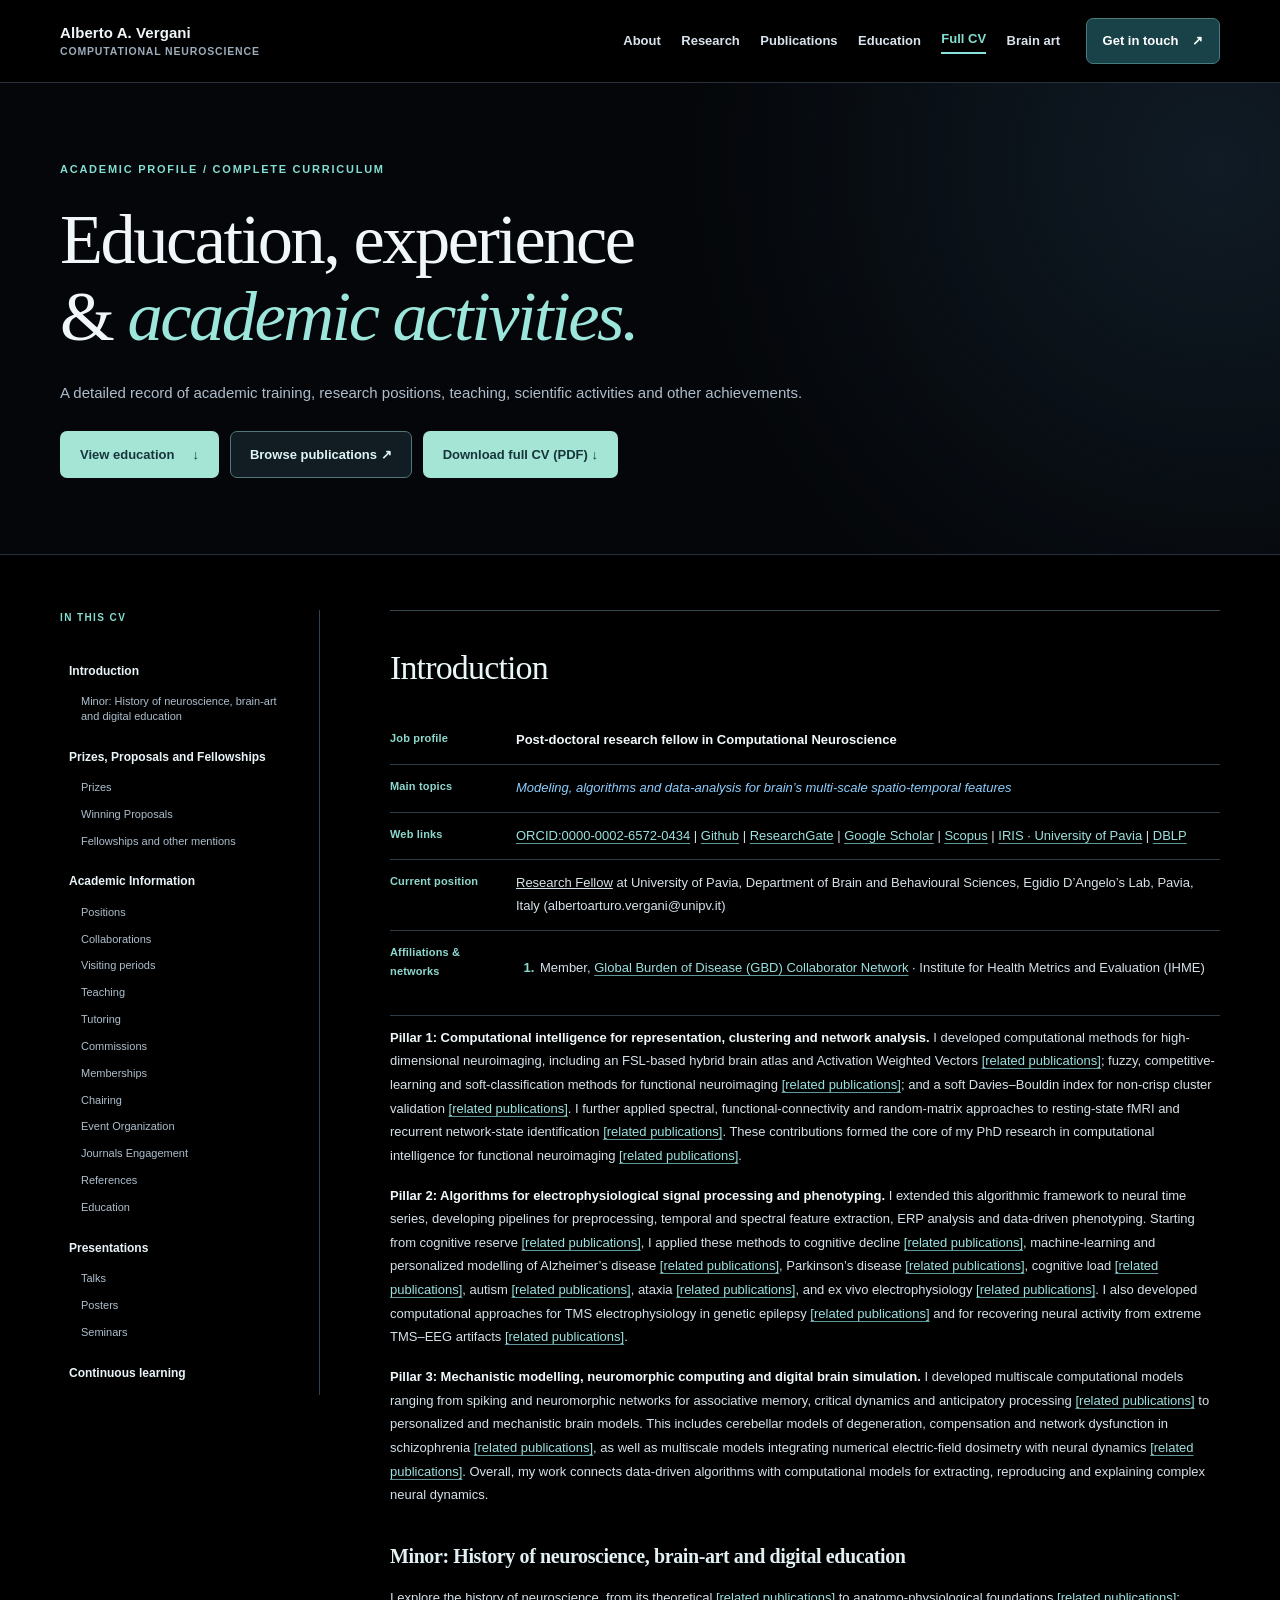
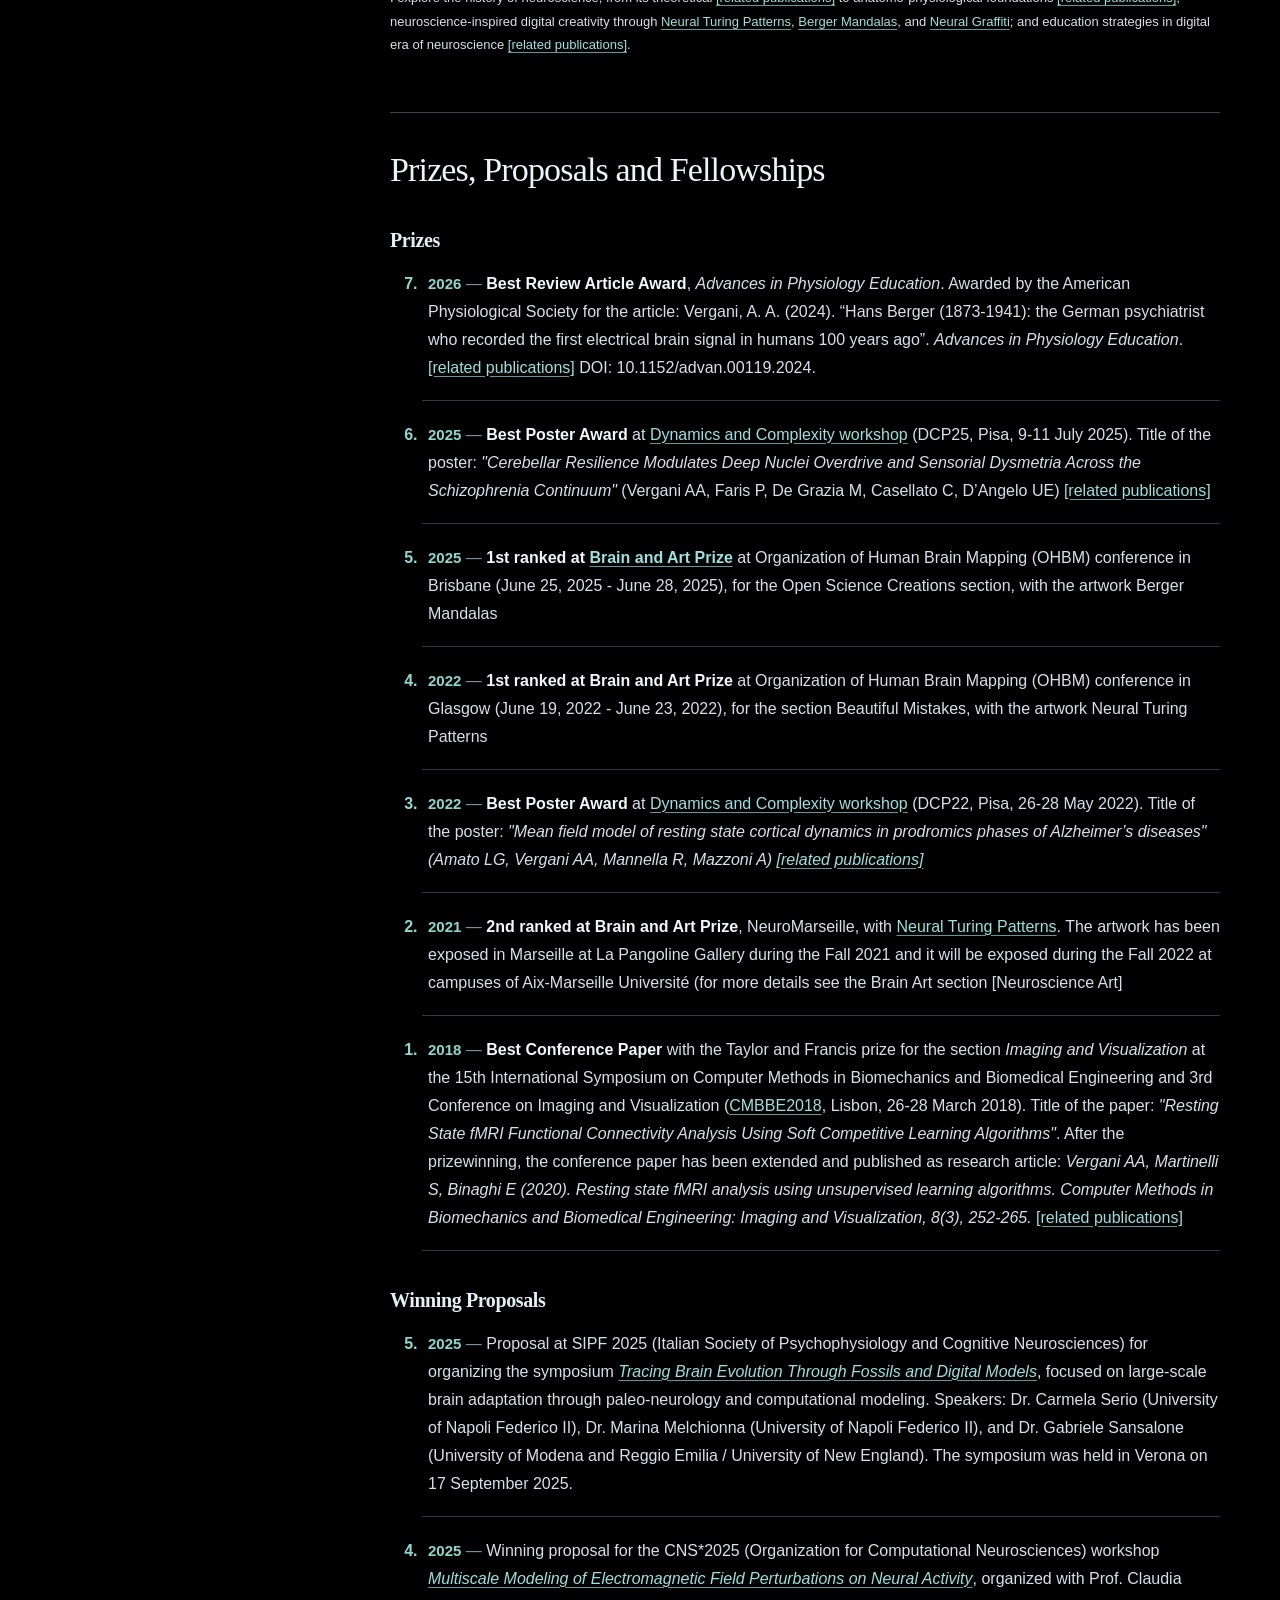
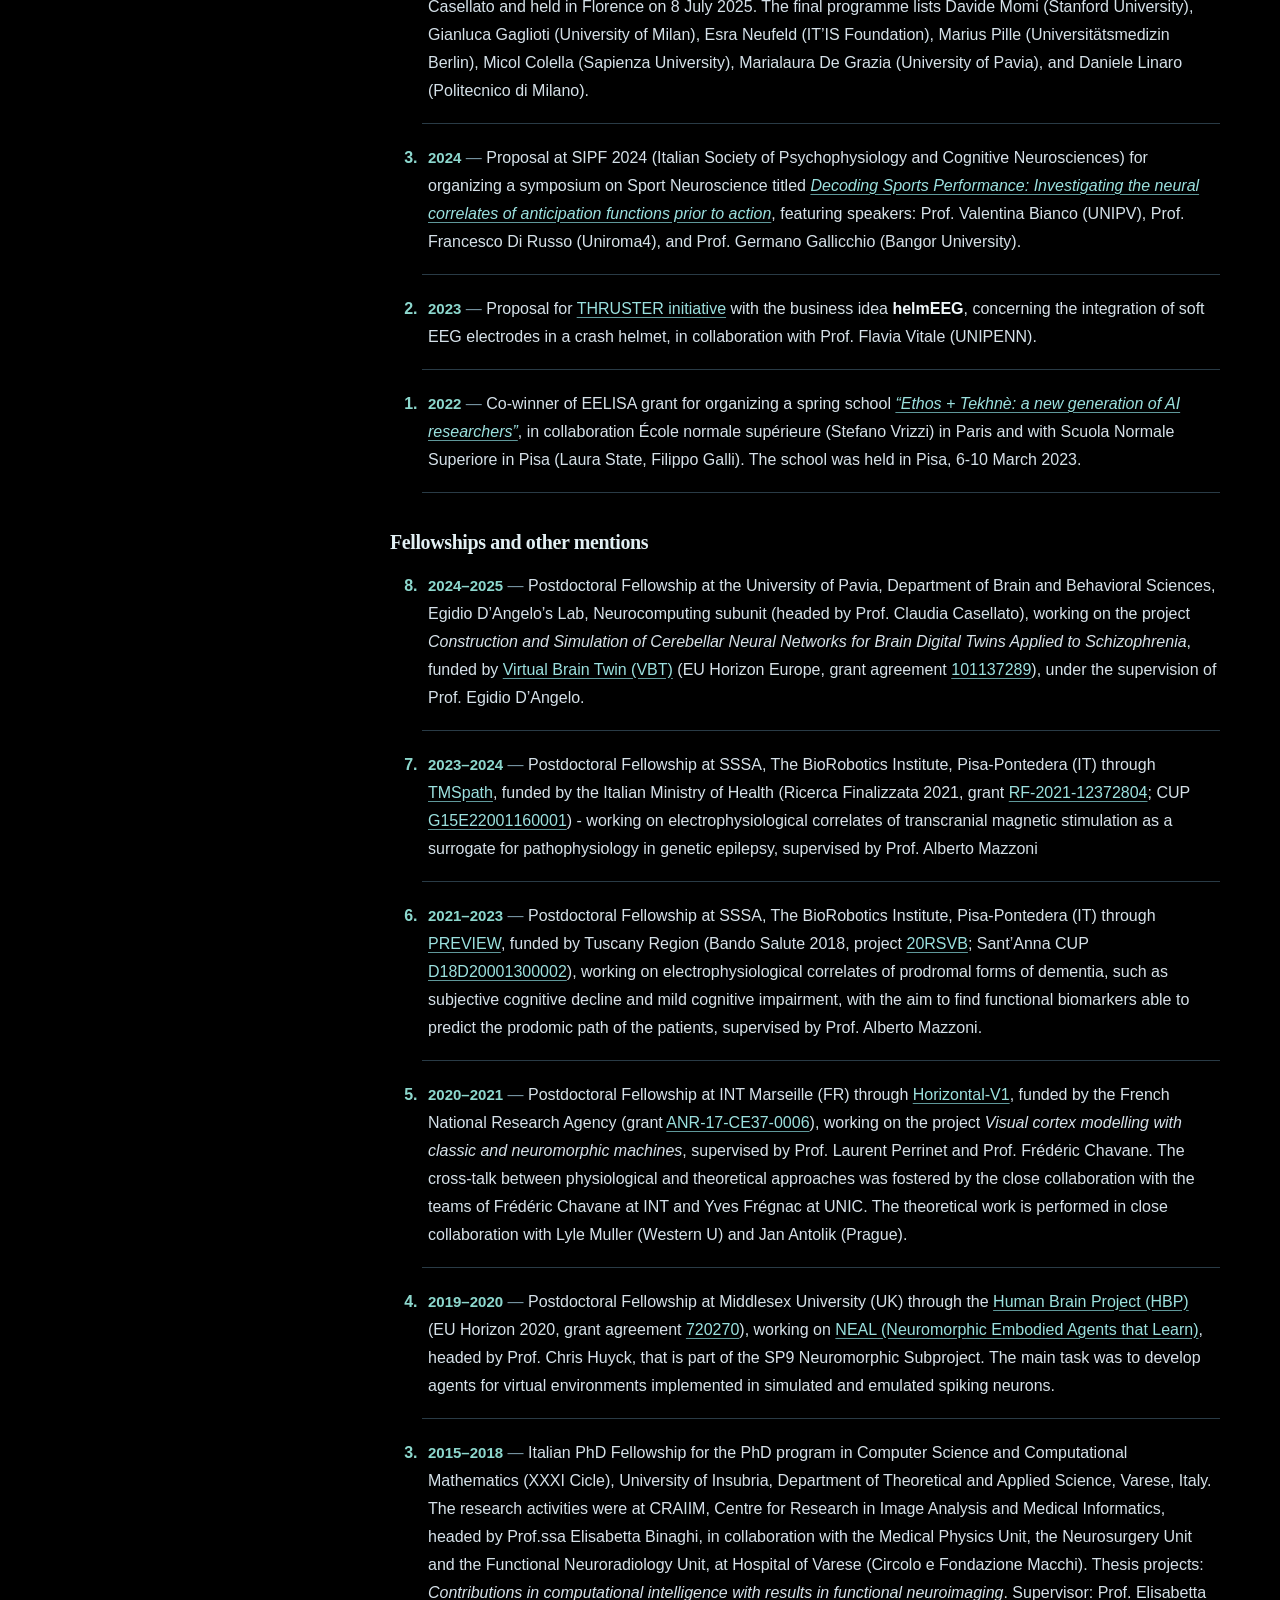
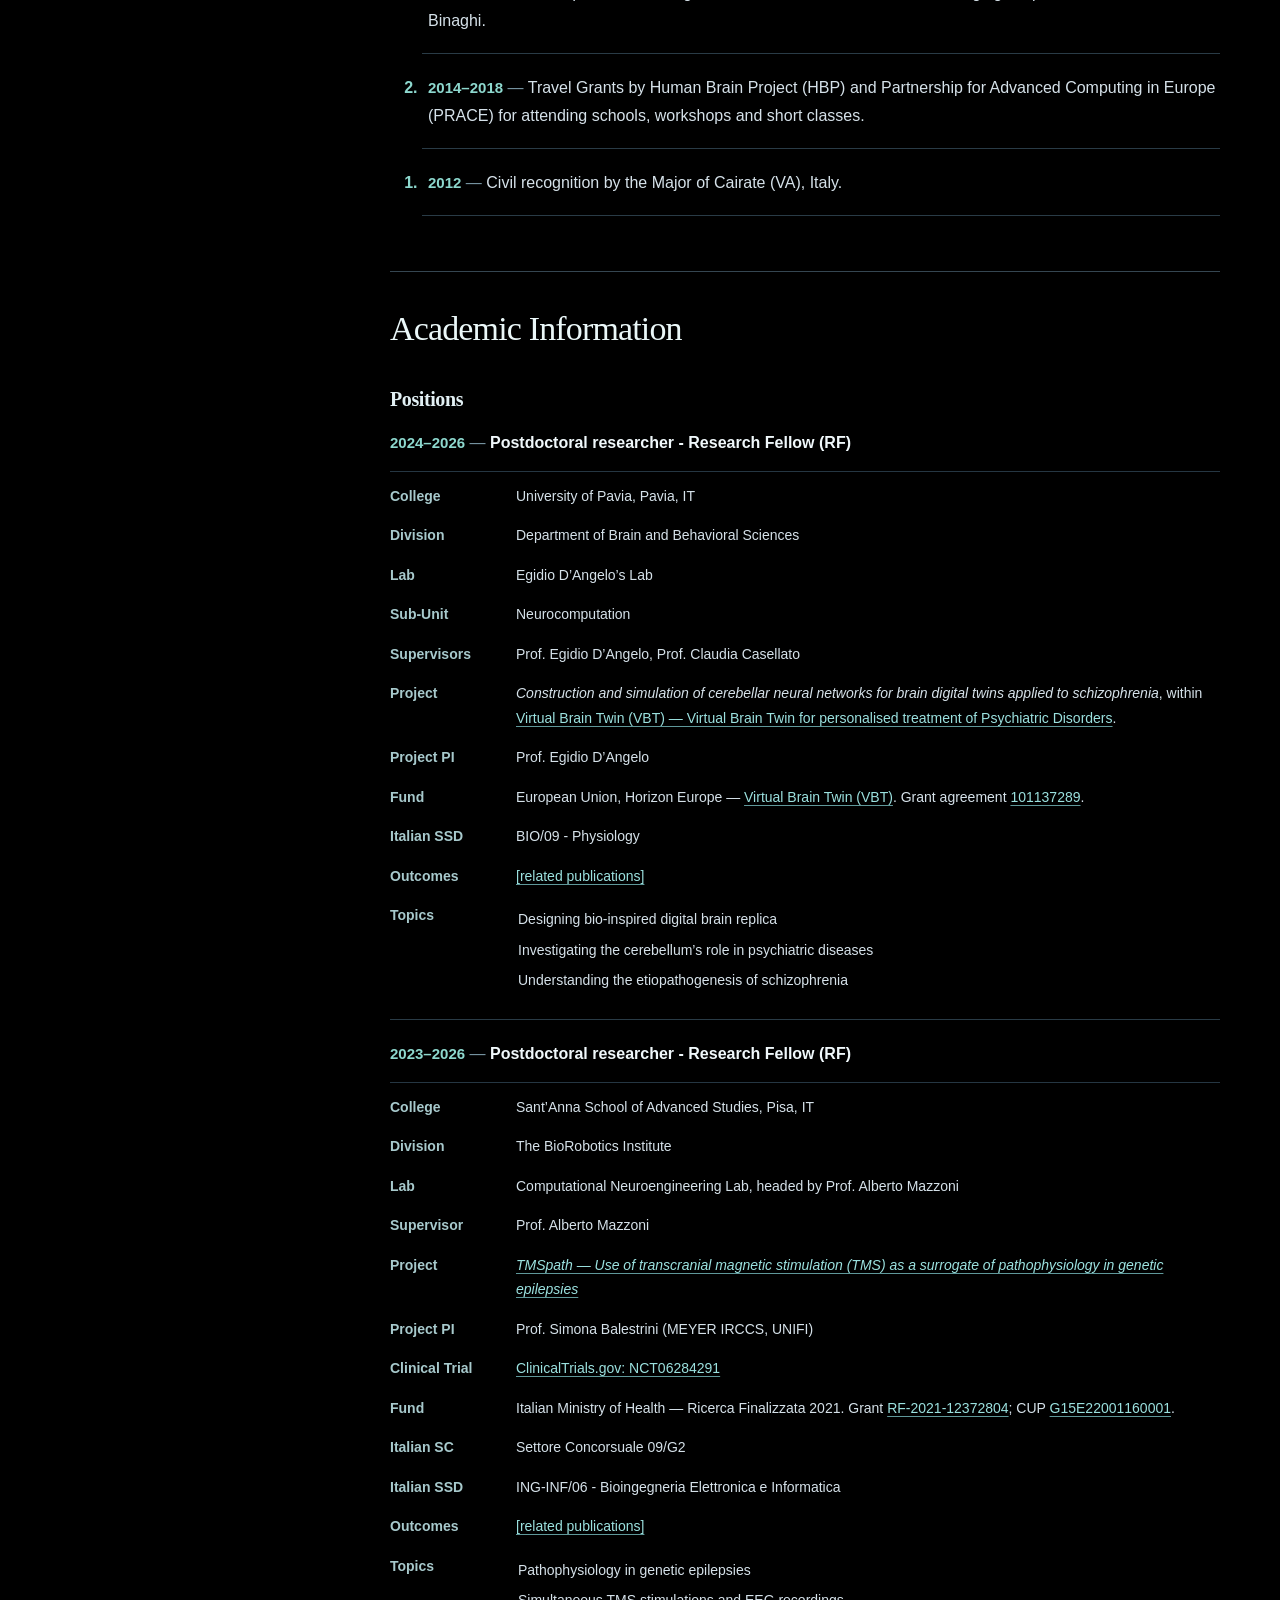
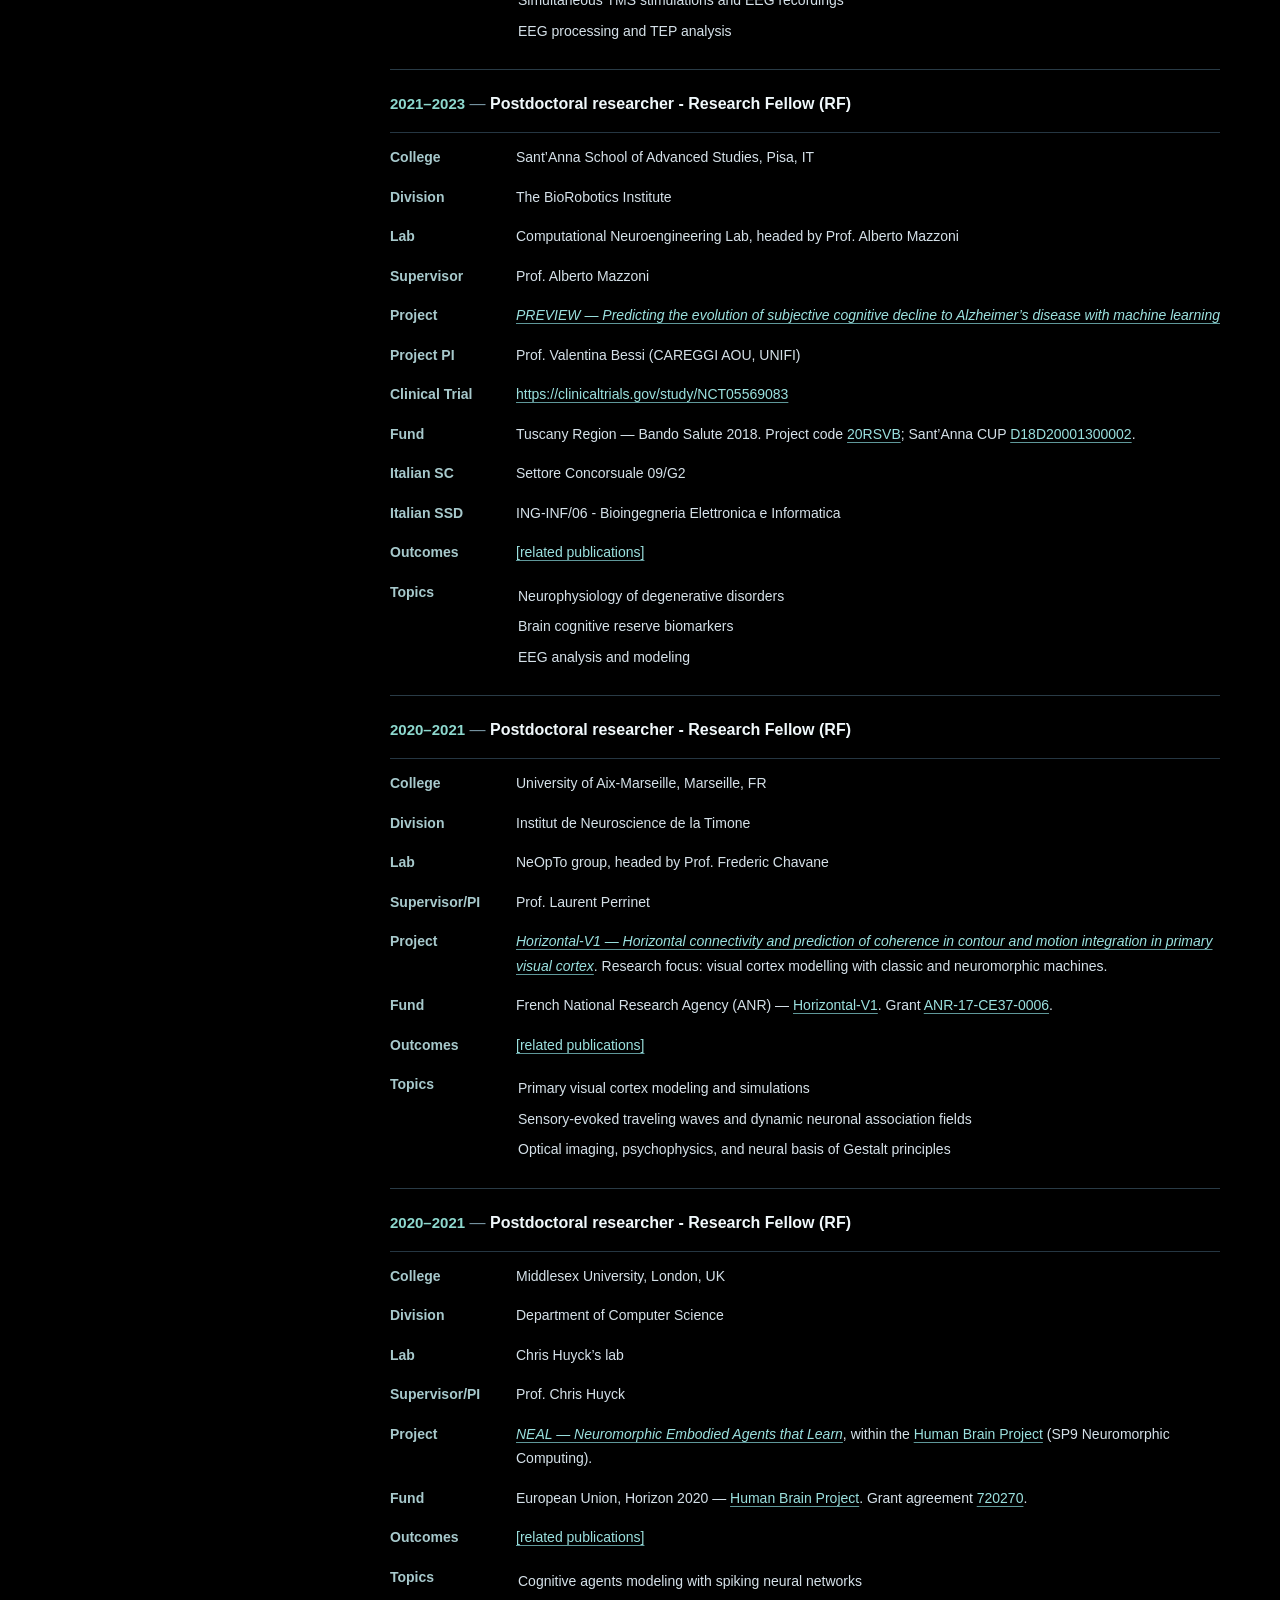
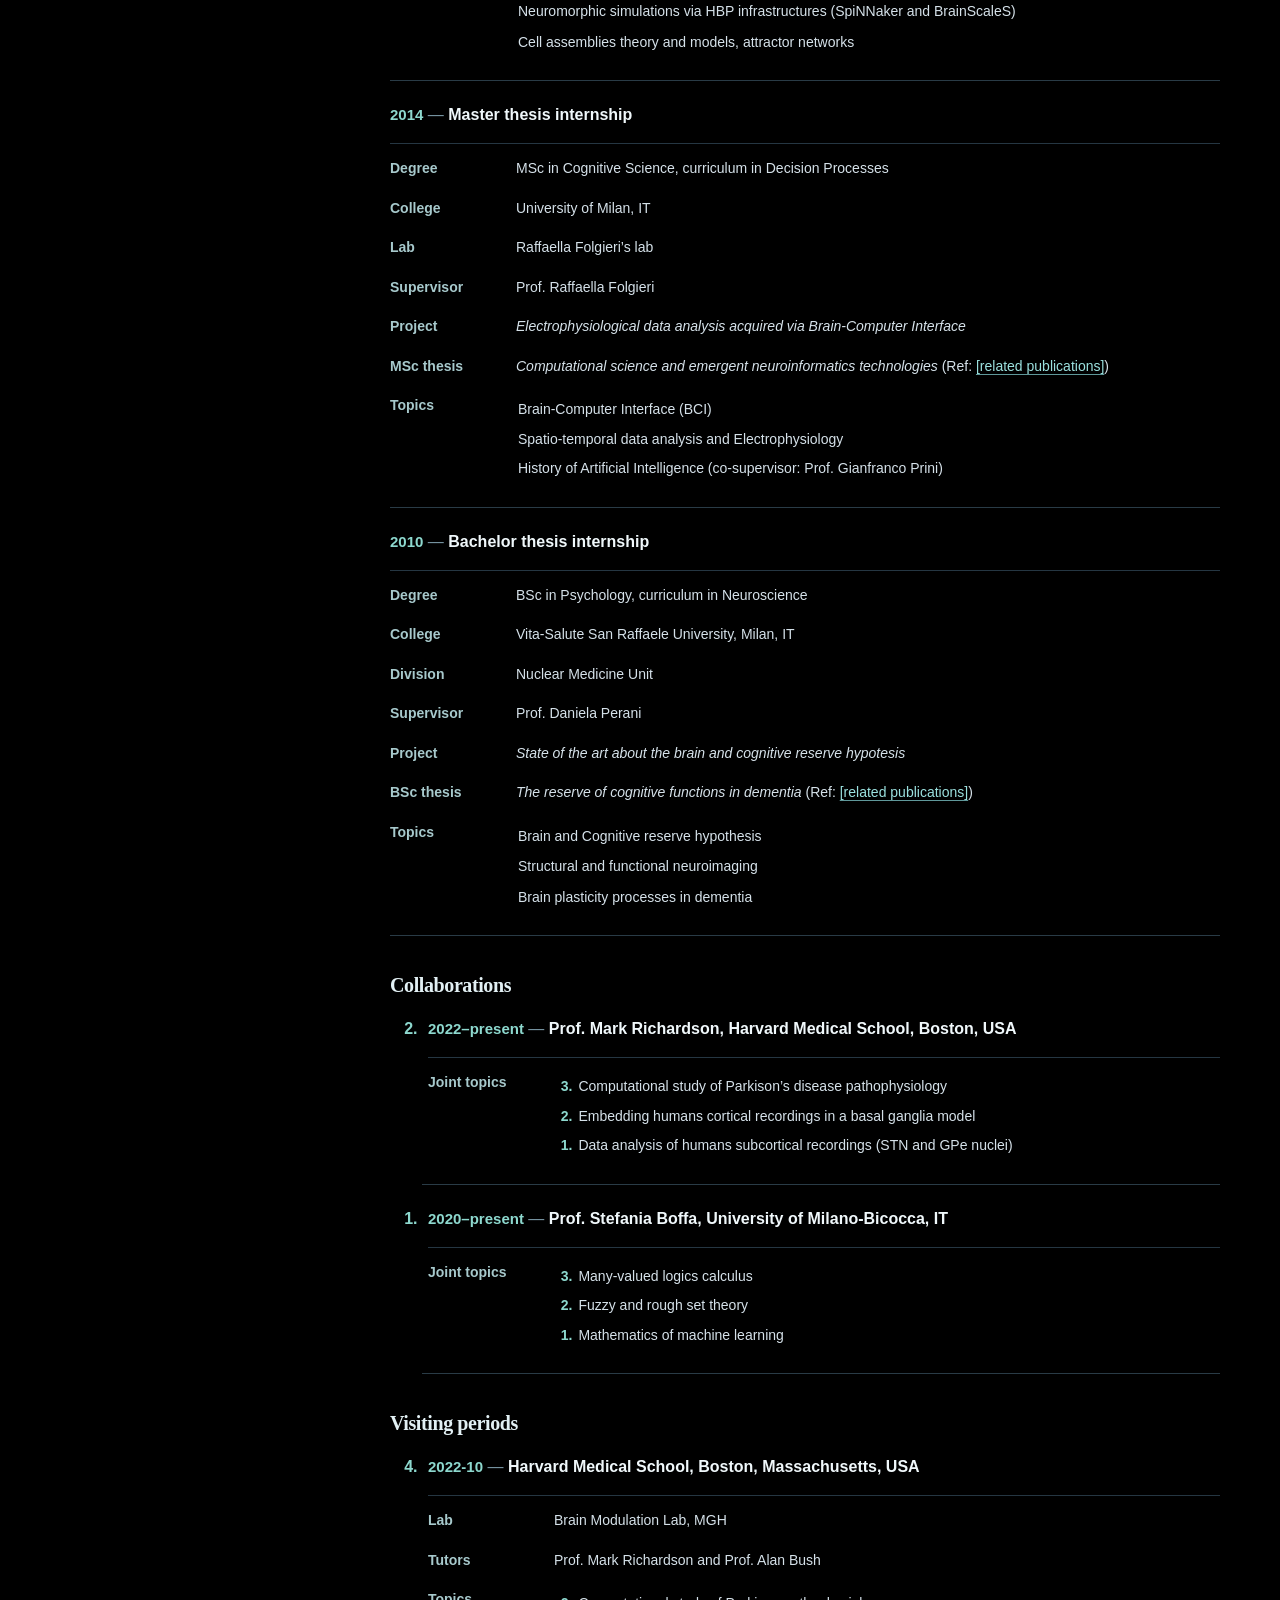
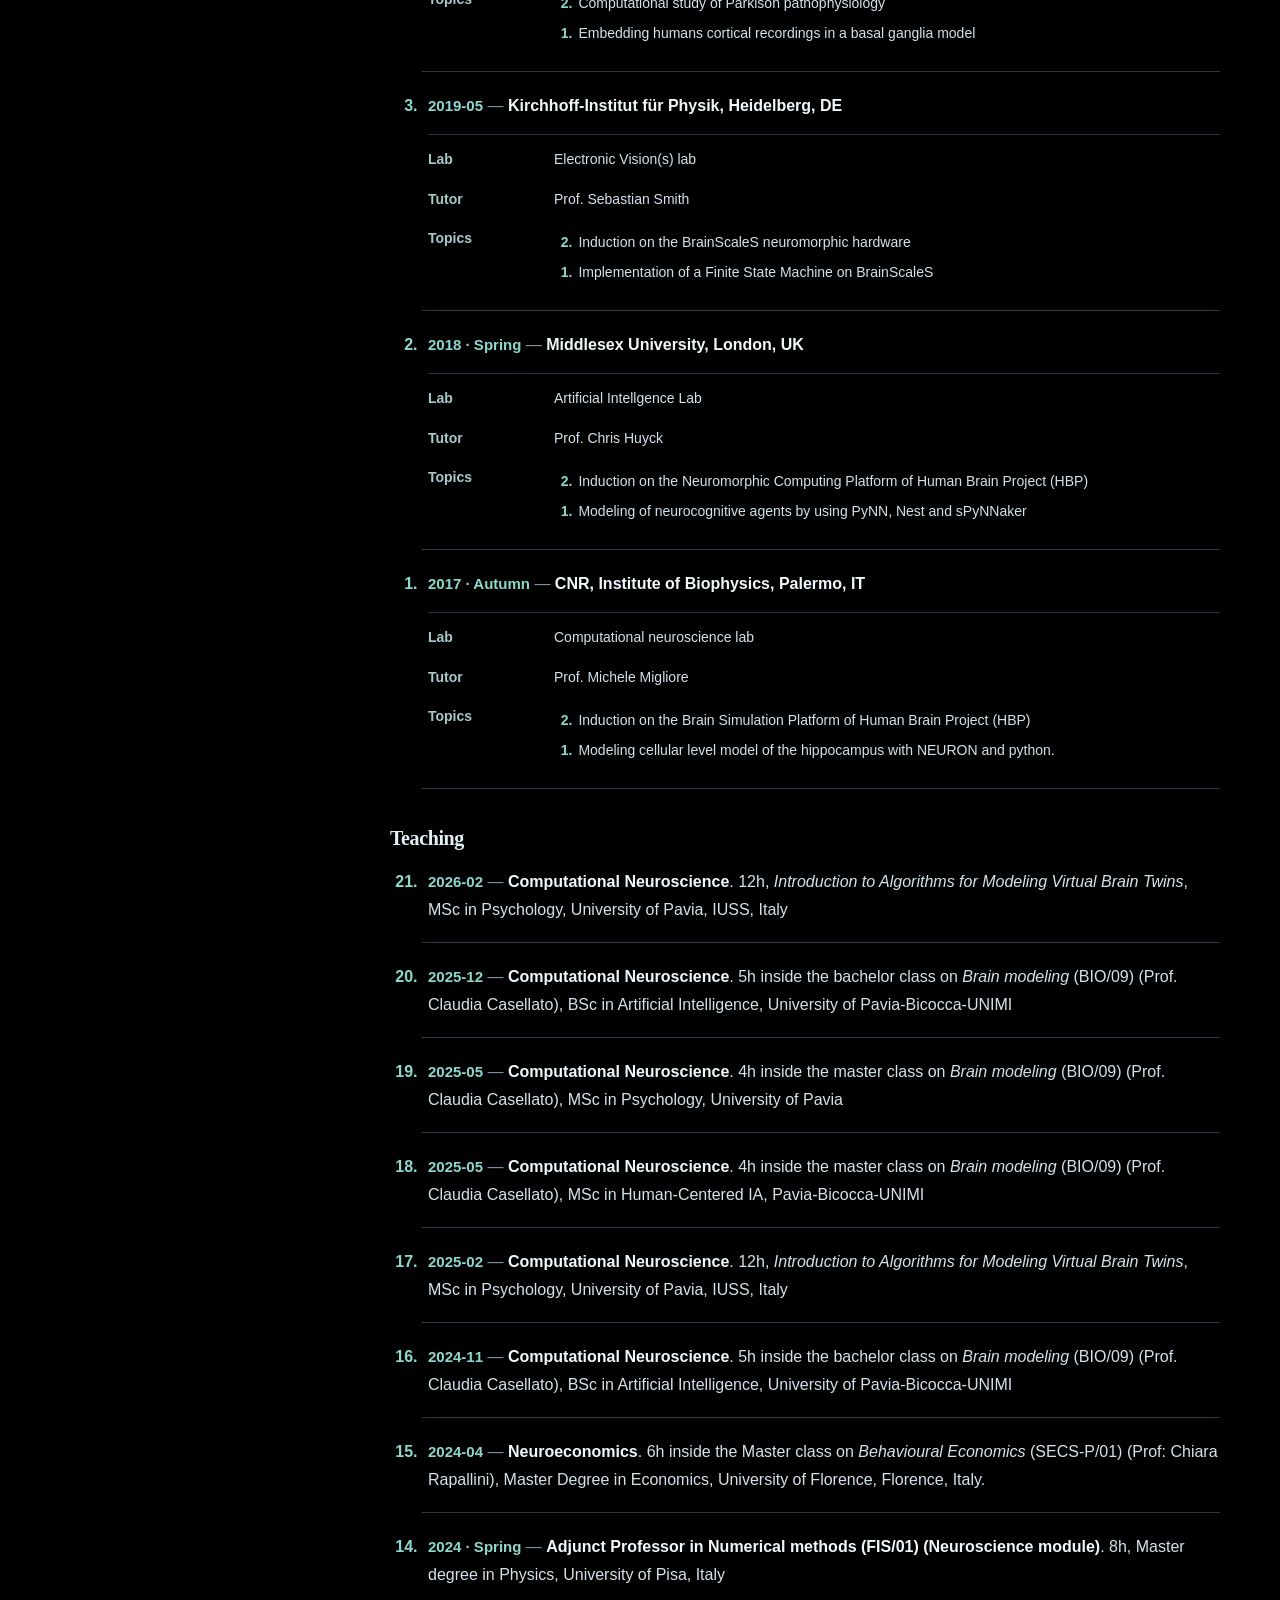
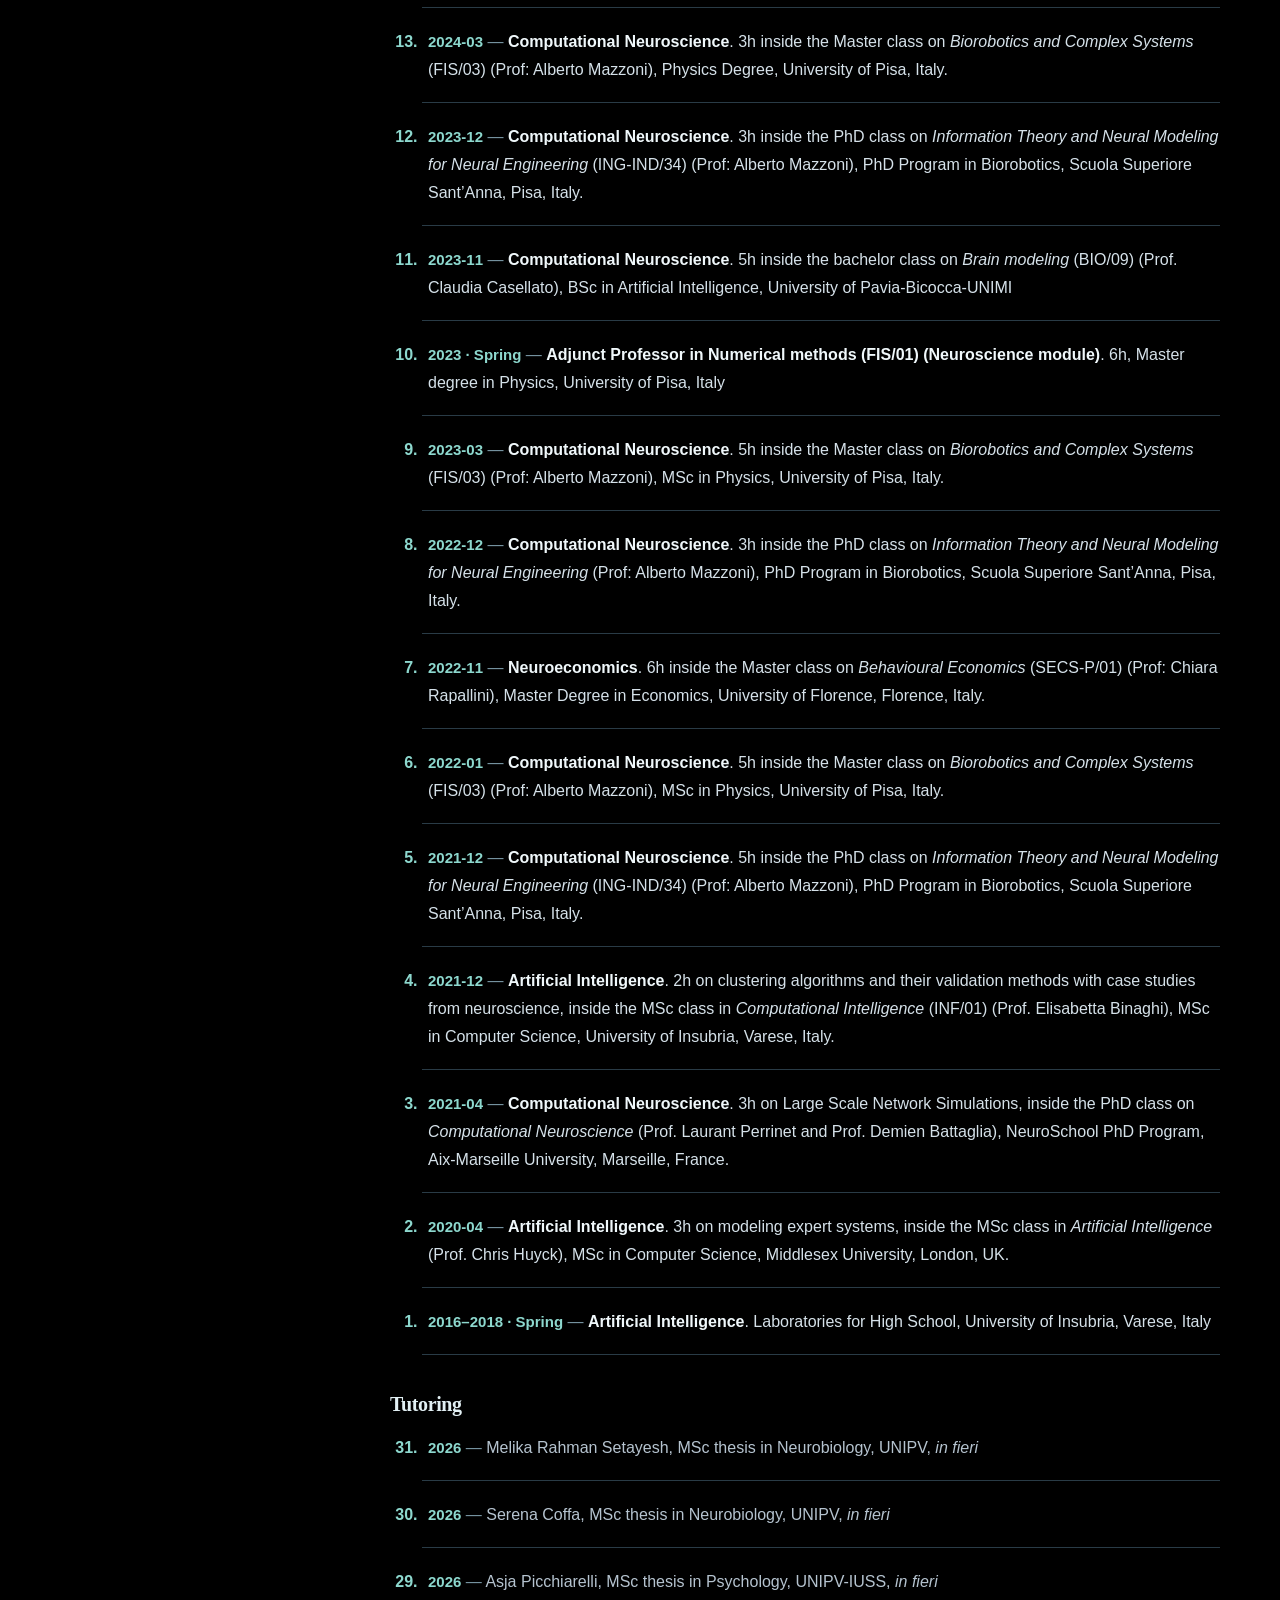
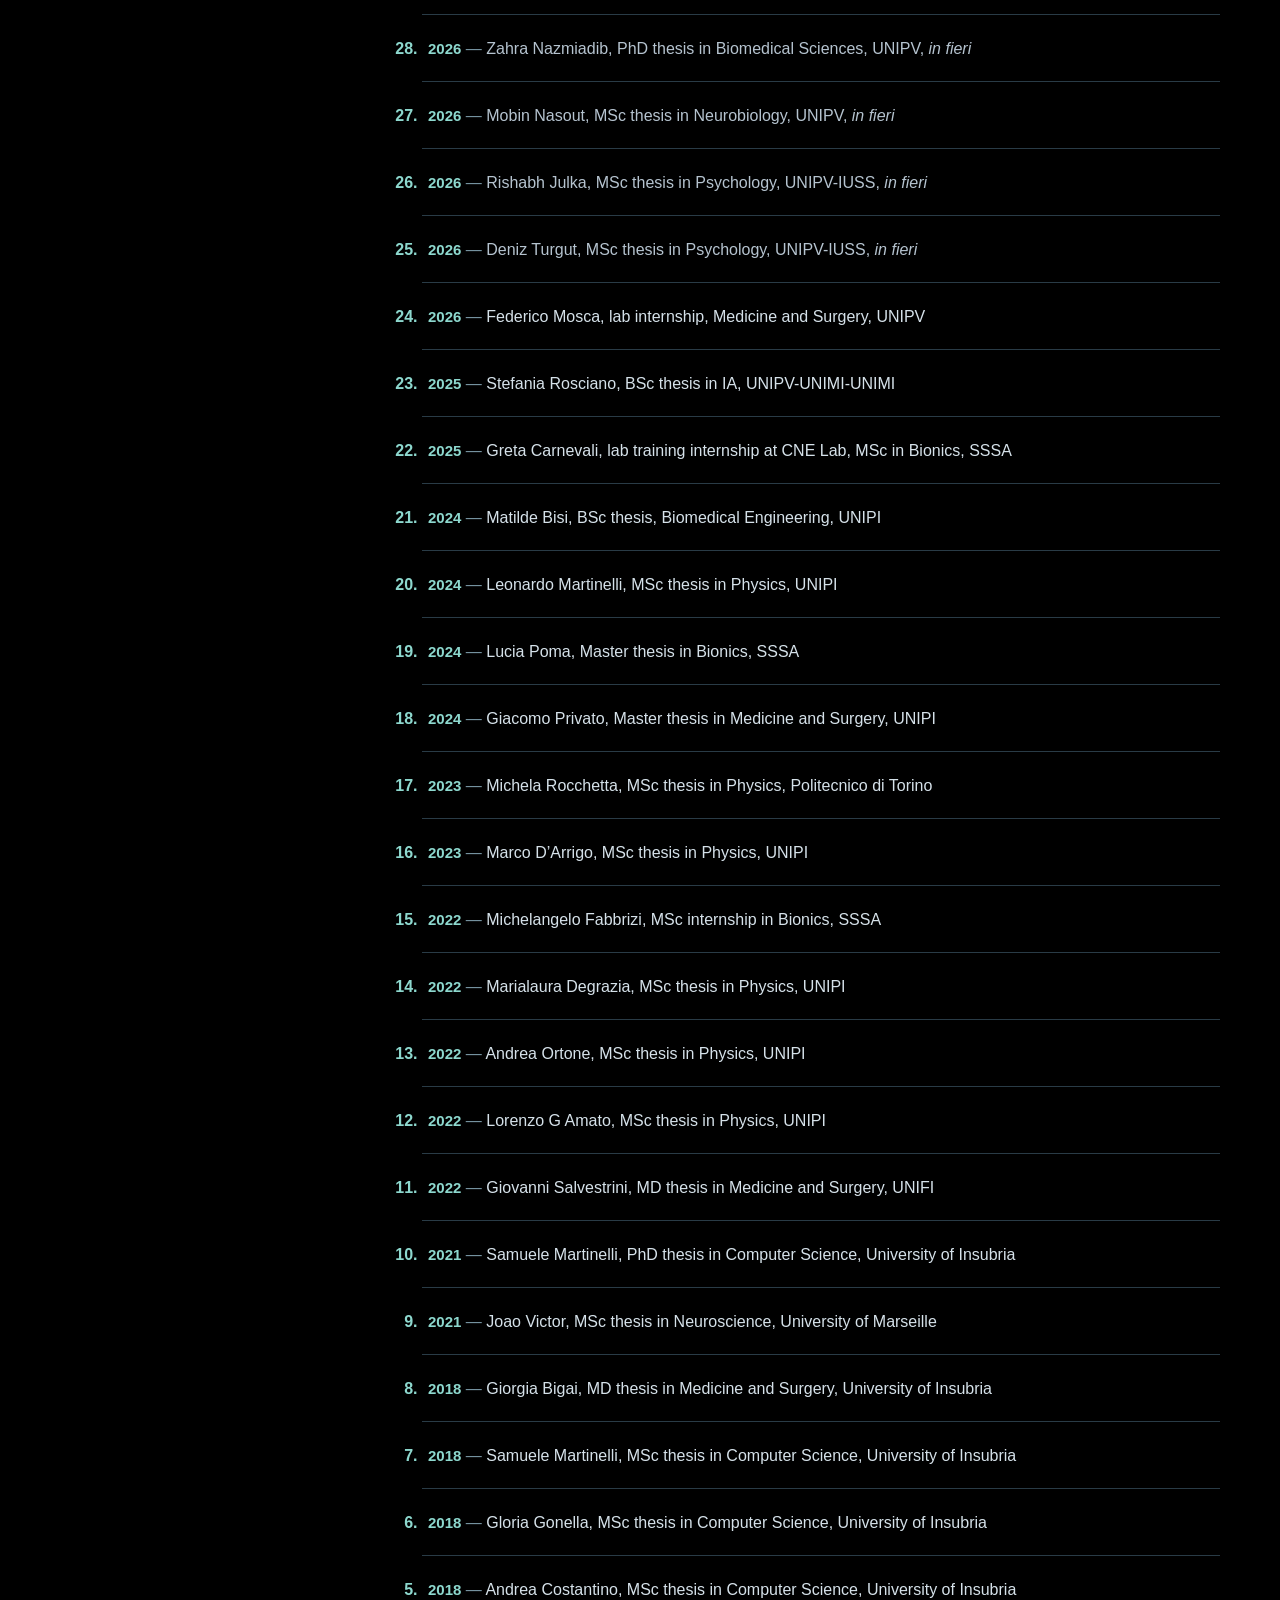
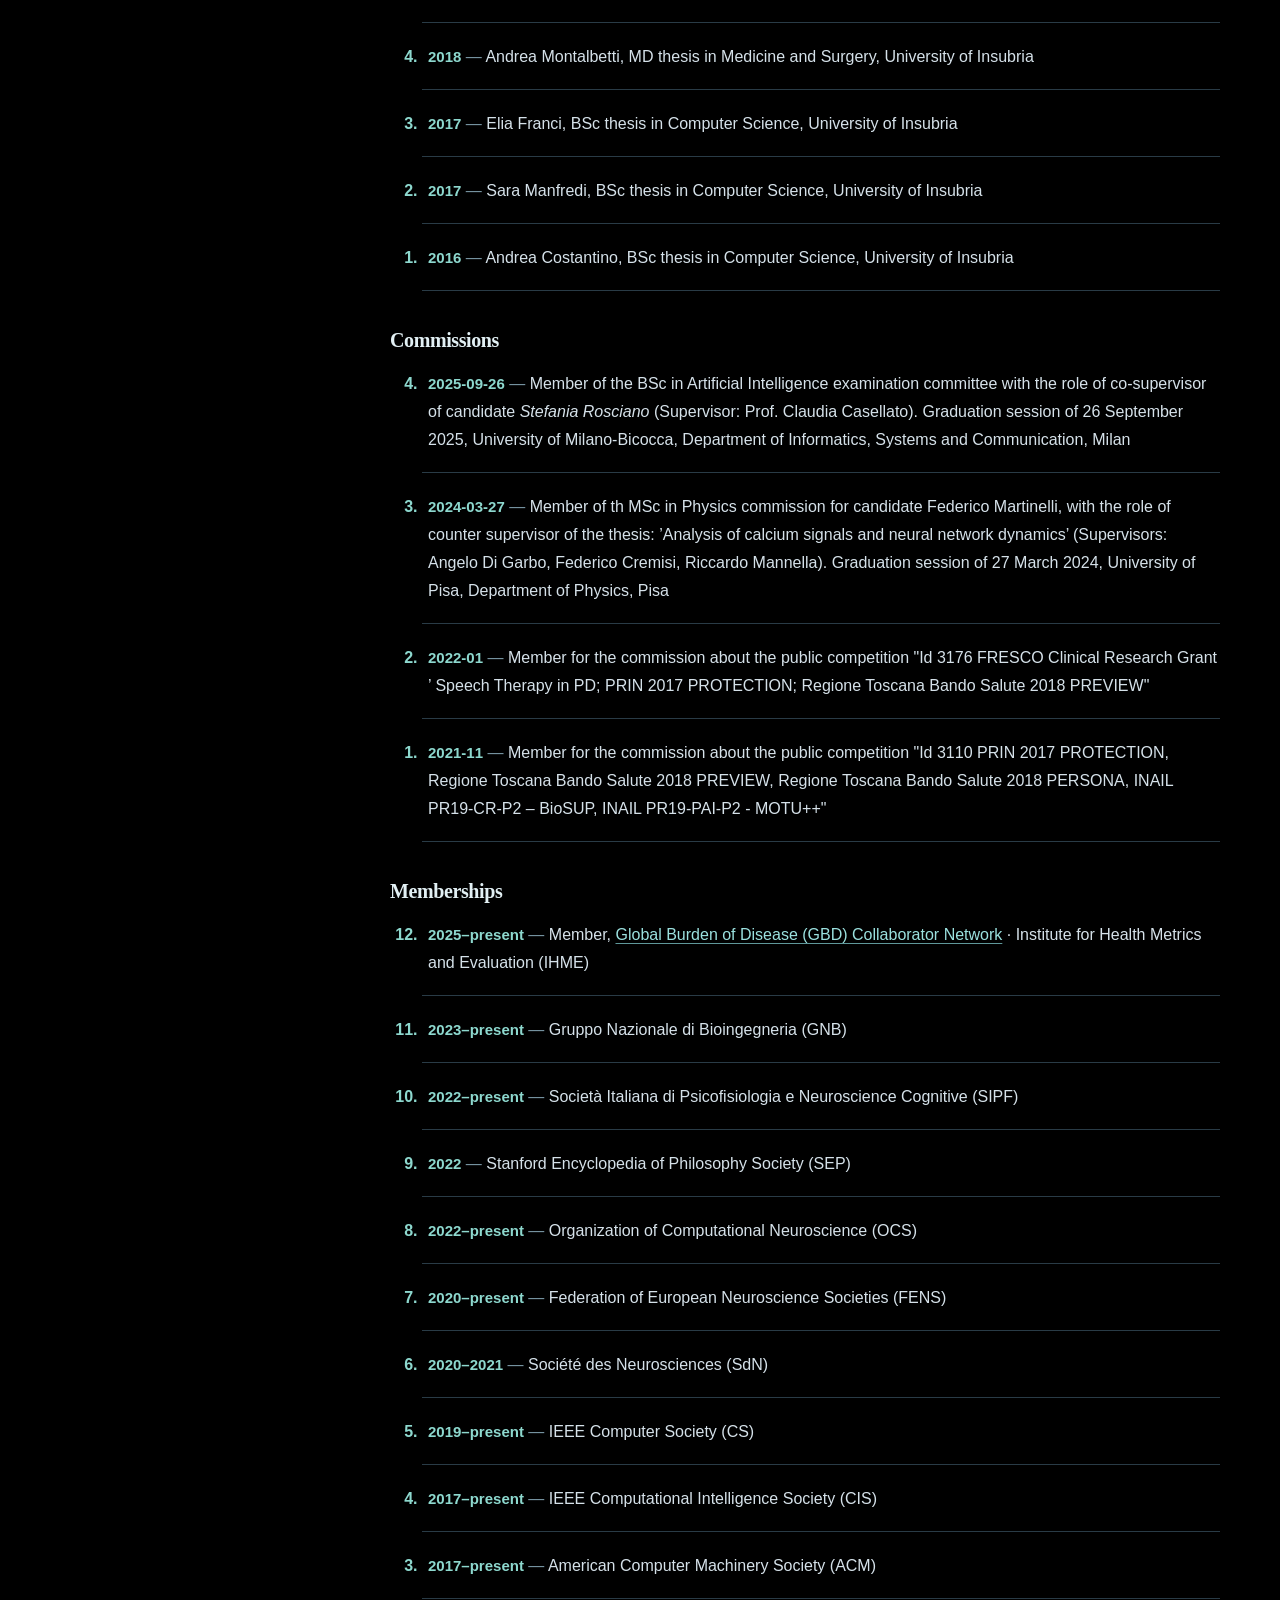
==== commit b67a92da: "Refine CV numbering and link event titles directly Remove numbering from positions and formal educat" ====
--- a/cv.html
+++ b/cv.html
@@ -8,7 +8,7 @@
 <meta name="description" content="Complete academic CV of Alberto Arturo Vergani: education, research positions, collaborations, teaching, prizes, presentations, training, outreach, neuroscience art and scientific outcomes.">
 <title>Academic CV · Alberto Arturo Vergani</title>
 <link rel="icon" type="image/svg+xml" href="assets/favicon.svg">
-<link rel="stylesheet" href="assets/style.css?v=20261119-cv-lists">
+<link rel="stylesheet" href="assets/style.css?v=20261119-cv-reversed">
 <script src="assets/main.js" defer></script>
 </head>
 <body data-page="cv">
@@ -95,7 +95,7 @@
 <dl class="cv-pair">
 <dt>Affiliations &amp; networks</dt>
 <dd>
-<ol>
+<ol reversed="" start="1">
 <li><p>Member, <a href="https://healthdata.org/gbd" rel="noopener noreferrer" target="_blank">Global Burden of Disease (GBD) Collaborator Network</a> · Institute for Health Metrics and Evaluation (IHME)</p></li>
 </ol>
 </dd>
@@ -107,25 +107,25 @@
 <p>I explore the history of neuroscience, from its theoretical <a href="publications.html?refs=vergani2024hans,vergani2025hill,vergani2024louis">[related publications]</a> to anatomo-physiological foundations <a href="publications.html?refs=vergani2025galvani,Vergani_2026_Matteucci,vergani2026lombroso">[related publications]</a>; neuroscience-inspired digital creativity through <a href="https://github.com/albertoarturovergani/neural-turing-patterns" rel="noopener noreferrer" target="_blank">Neural Turing Patterns</a>, <a href="https://github.com/albertoarturovergani/berger-mandalas" rel="noopener noreferrer" target="_blank">Berger Mandalas</a>, and <a href="https://github.com/albertoarturovergani/NeuralGraffiti" rel="noopener noreferrer" target="_blank">Neural Graffiti</a>; and education strategies in digital era of neuroscience <a href="publications.html?refs=Vrizzietal2026">[related publications]</a>.</p>
 <h2 id="prizes-proposals-and-fellowships">Prizes, Proposals and Fellowships</h2>
 <h3 id="prizes">Prizes</h3>
-<ol aria-label="Prizes" class="cv-record-list">
+<ol aria-label="Prizes" class="cv-record-list" reversed="" start="7">
 <li class="cv-record" data-record="189c978131"><p class="cv-entry"><time class="cv-date" datetime="2026">2026</time><span aria-hidden="true" class="cv-date-separator"> — </span><strong>Best Review Article Award</strong>, <em>Advances in Physiology Education</em>. Awarded by the American Physiological Society for the article: Vergani, A. A. (2024). “Hans Berger (1873-1941): the German psychiatrist who recorded the first electrical brain signal in humans 100 years ago”. <em>Advances in Physiology Education</em>. <a href="publications.html?refs=vergani2024hans">[related publications]</a> DOI: 10.1152/advan.00119.2024.</p></li>
-<li class="cv-record" data-record="a5bdc98923"><p class="cv-entry"><time class="cv-date" datetime="2025">2025</time><span aria-hidden="true" class="cv-date-separator"> — </span><strong>Best Poster Award</strong> at Dynamics and Complexity workshop (DCP25, Pisa, 9-11 July 2025). Title of the poster: <em>"Cerebellar Resilience Modulates Deep Nuclei Overdrive and Sensorial Dysmetria Across the Schizophrenia Continuum"</em> (Vergani AA, Faris P, De Grazia M, Casellato C, D’Angelo UE) <a href="publications.html?refs=vergani2025dcp25">[related publications]</a></p><p class="cv-record-links"><a href="https://www.df.unipi.it/didattica/en/the-dcp25-conference-dynamics-complexity-in-pisa/" rel="noopener noreferrer" target="_blank">Event</a></p></li>
-<li class="cv-record" data-record="2bd543562b"><p class="cv-entry"><time class="cv-date" datetime="2025">2025</time><span aria-hidden="true" class="cv-date-separator"> — </span><strong>1st ranked at Brain and Art Prize</strong> at Organization of Human Brain Mapping (OHBM) conference in Brisbane (June 25, 2025 - June 28, 2025), for the Open Science Creations section, with the artwork Berger Mandalas</p><p class="cv-record-links"><a href="https://sites.google.com/view/ohbm-brainart-competition2025/home" rel="noopener noreferrer" target="_blank">Event</a></p></li>
+<li class="cv-record" data-record="a5bdc98923"><p class="cv-entry"><time class="cv-date" datetime="2025">2025</time><span aria-hidden="true" class="cv-date-separator"> — </span><strong>Best Poster Award</strong> at <a class="cv-event-title" href="https://www.df.unipi.it/didattica/en/the-dcp25-conference-dynamics-complexity-in-pisa/" rel="noopener noreferrer" target="_blank">Dynamics and Complexity workshop</a> (DCP25, Pisa, 9-11 July 2025). Title of the poster: <em>"Cerebellar Resilience Modulates Deep Nuclei Overdrive and Sensorial Dysmetria Across the Schizophrenia Continuum"</em> (Vergani AA, Faris P, De Grazia M, Casellato C, D’Angelo UE) <a href="publications.html?refs=vergani2025dcp25">[related publications]</a></p></li>
+<li class="cv-record" data-record="2bd543562b"><p class="cv-entry"><time class="cv-date" datetime="2025">2025</time><span aria-hidden="true" class="cv-date-separator"> — </span><strong>1st ranked at <a class="cv-event-title" href="https://sites.google.com/view/ohbm-brainart-competition2025/home" rel="noopener noreferrer" target="_blank">Brain and Art Prize</a></strong> at Organization of Human Brain Mapping (OHBM) conference in Brisbane (June 25, 2025 - June 28, 2025), for the Open Science Creations section, with the artwork Berger Mandalas</p></li>
 <li class="cv-record" data-record="7ca3de6eb9"><p class="cv-entry"><time class="cv-date" datetime="2022">2022</time><span aria-hidden="true" class="cv-date-separator"> — </span><strong>1st ranked at Brain and Art Prize</strong> at Organization of Human Brain Mapping (OHBM) conference in Glasgow (June 19, 2022 - June 23, 2022), for the section Beautiful Mistakes, with the artwork Neural Turing Patterns</p></li>
-<li class="cv-record" data-record="db3de15838"><p class="cv-entry"><time class="cv-date" datetime="2022">2022</time><span aria-hidden="true" class="cv-date-separator"> — </span><strong>Best Poster Award</strong> at Dynamics and Complexity workshop (DCP22, Pisa, 26-28 May 2022). Title of the poster: <em>"Mean field model of resting state cortical dynamics in prodromics phases of Alzheimer’s diseases" (Amato LG, Vergani AA, Mannella R, Mazzoni A) <a href="publications.html?refs=amato2022eeg">[related publications]</a></em></p><p class="cv-record-links"><a href="https://www.cissc.unipi.it/dcp22/" rel="noopener noreferrer" target="_blank">Event</a></p></li>
+<li class="cv-record" data-record="db3de15838"><p class="cv-entry"><time class="cv-date" datetime="2022">2022</time><span aria-hidden="true" class="cv-date-separator"> — </span><strong>Best Poster Award</strong> at <a class="cv-event-title" href="https://www.cissc.unipi.it/dcp22/" rel="noopener noreferrer" target="_blank">Dynamics and Complexity workshop</a> (DCP22, Pisa, 26-28 May 2022). Title of the poster: <em>"Mean field model of resting state cortical dynamics in prodromics phases of Alzheimer’s diseases" (Amato LG, Vergani AA, Mannella R, Mazzoni A) <a href="publications.html?refs=amato2022eeg">[related publications]</a></em></p></li>
 <li class="cv-record" data-record="a409039852"><p class="cv-entry"><time class="cv-date" datetime="2021">2021</time><span aria-hidden="true" class="cv-date-separator"> — </span><strong>2nd ranked at Brain and Art Prize</strong>, NeuroMarseille, with <a href="https://laurentperrinet.github.io/post/2021-06-15_neural-turing/" rel="noopener noreferrer" target="_blank">Neural Turing Patterns</a>. The artwork has been exposed in Marseille at La Pangoline Gallery during the Fall 2021 and it will be exposed during the Fall 2022 at campuses of Aix-Marseille Université (for more details see the Brain Art section [Neuroscience Art]</p></li>
-<li class="cv-record" data-record="661304ec20"><p class="cv-entry"><time class="cv-date" datetime="2018">2018</time><span aria-hidden="true" class="cv-date-separator"> — </span><strong>Best Conference Paper</strong> with the Taylor and Francis prize for the section <em>Imaging and Visualization</em> at the 15th International Symposium on Computer Methods in Biomechanics and Biomedical Engineering and 3rd Conference on Imaging and Visualization (CMBBE2018, Lisbon, 26-28 March 2018). Title of the paper: <em>"Resting State fMRI Functional Connectivity Analysis Using Soft Competitive Learning Algorithms"</em>. After the prizewinning, the conference paper has been extended and published as research article: <em>Vergani AA, Martinelli S, Binaghi E (2020). Resting state fMRI analysis using unsupervised learning algorithms. Computer Methods in Biomechanics and Biomedical Engineering: Imaging and Visualization, 8(3), 252-265.</em> <a href="publications.html?refs=vergani2018resting">[related publications]</a></p><p class="cv-record-links"><a href="https://cmbbe2018.tecnico.ulisboa.pt/about.html" rel="noopener noreferrer" target="_blank">Event</a></p></li>
+<li class="cv-record" data-record="661304ec20"><p class="cv-entry"><time class="cv-date" datetime="2018">2018</time><span aria-hidden="true" class="cv-date-separator"> — </span><strong>Best Conference Paper</strong> with the Taylor and Francis prize for the section <em>Imaging and Visualization</em> at the 15th International Symposium on Computer Methods in Biomechanics and Biomedical Engineering and 3rd Conference on Imaging and Visualization (<a class="cv-event-title" href="https://cmbbe2018.tecnico.ulisboa.pt/about.html" rel="noopener noreferrer" target="_blank">CMBBE2018</a>, Lisbon, 26-28 March 2018). Title of the paper: <em>"Resting State fMRI Functional Connectivity Analysis Using Soft Competitive Learning Algorithms"</em>. After the prizewinning, the conference paper has been extended and published as research article: <em>Vergani AA, Martinelli S, Binaghi E (2020). Resting state fMRI analysis using unsupervised learning algorithms. Computer Methods in Biomechanics and Biomedical Engineering: Imaging and Visualization, 8(3), 252-265.</em> <a href="publications.html?refs=vergani2018resting">[related publications]</a></p></li>
 </ol>
 <h3 id="winning-proposals">Winning Proposals</h3>
-<ol aria-label="Winning Proposals" class="cv-record-list">
-<li class="cv-record" data-record="2fc1e2d8c7"><p class="cv-entry"><time class="cv-date" datetime="2025">2025</time><span aria-hidden="true" class="cv-date-separator"> — </span>Proposal at SIPF 2025 (Italian Society of Psychophysiology and Cognitive Neurosciences) for organizing the symposium <em>Tracing Brain Evolution Through Fossils and Digital Models</em>, focused on large-scale brain adaptation through paleo-neurology and computational modeling. Speakers: Dr. Carmela Serio (University of Napoli Federico II), Dr. Marina Melchionna (University of Napoli Federico II), and Dr. Gabriele Sansalone (University of Modena and Reggio Emilia / University of New England). The symposium was held in Verona on 17 September 2025. <a href="events/sipf-2025.html">Event details and speakers</a>.</p></li>
-<li class="cv-record" data-record="b02433037d"><p class="cv-entry"><time class="cv-date" datetime="2025">2025</time><span aria-hidden="true" class="cv-date-separator"> — </span>Winning proposal for the CNS*2025 (Organization for Computational Neurosciences) workshop <em>Multiscale Modeling of Electromagnetic Field Perturbations on Neural Activity</em>, organized with Prof. Claudia Casellato and held in Florence on 8 July 2025. The final programme lists Davide Momi (Stanford University), Gianluca Gaglioti (University of Milan), Esra Neufeld (IT’IS Foundation), Marius Pille (Universitätsmedizin Berlin), Micol Colella (Sapienza University), Marialaura De Grazia (University of Pavia), and Daniele Linaro (Politecnico di Milano). <a href="events/cns-2025.html">Event details and speakers</a>.</p></li>
-<li class="cv-record" data-record="94c76f6e29"><p class="cv-entry"><time class="cv-date" datetime="2024">2024</time><span aria-hidden="true" class="cv-date-separator"> — </span>Proposal at SIPF 2024 (Italian Society of Psychophysiology and Cognitive Neurosciences) for organizing a symposium on Sport Neuroscience titled <em>Decoding Sports Performance: Investigating the neural correlates of anticipation functions prior to action</em>, featuring speakers: Prof. Valentina Bianco (UNIPV), Prof. Francesco Di Russo (Uniroma4), and Prof. Germano Gallicchio (Bangor University). <a href="events/sipf-2024.html">Event details and speakers</a>.</p></li>
+<ol aria-label="Winning Proposals" class="cv-record-list" reversed="" start="5">
+<li class="cv-record" data-record="2fc1e2d8c7"><p class="cv-entry"><time class="cv-date" datetime="2025">2025</time><span aria-hidden="true" class="cv-date-separator"> — </span>Proposal at SIPF 2025 (Italian Society of Psychophysiology and Cognitive Neurosciences) for organizing the symposium <a class="cv-event-title" href="events/sipf-2025.html"><em>Tracing Brain Evolution Through Fossils and Digital Models</em></a>, focused on large-scale brain adaptation through paleo-neurology and computational modeling. Speakers: Dr. Carmela Serio (University of Napoli Federico II), Dr. Marina Melchionna (University of Napoli Federico II), and Dr. Gabriele Sansalone (University of Modena and Reggio Emilia / University of New England). The symposium was held in Verona on 17 September 2025. </p></li>
+<li class="cv-record" data-record="b02433037d"><p class="cv-entry"><time class="cv-date" datetime="2025">2025</time><span aria-hidden="true" class="cv-date-separator"> — </span>Winning proposal for the CNS*2025 (Organization for Computational Neurosciences) workshop <a class="cv-event-title" href="events/cns-2025.html"><em>Multiscale Modeling of Electromagnetic Field Perturbations on Neural Activity</em></a>, organized with Prof. Claudia Casellato and held in Florence on 8 July 2025. The final programme lists Davide Momi (Stanford University), Gianluca Gaglioti (University of Milan), Esra Neufeld (IT’IS Foundation), Marius Pille (Universitätsmedizin Berlin), Micol Colella (Sapienza University), Marialaura De Grazia (University of Pavia), and Daniele Linaro (Politecnico di Milano). </p></li>
+<li class="cv-record" data-record="94c76f6e29"><p class="cv-entry"><time class="cv-date" datetime="2024">2024</time><span aria-hidden="true" class="cv-date-separator"> — </span>Proposal at SIPF 2024 (Italian Society of Psychophysiology and Cognitive Neurosciences) for organizing a symposium on Sport Neuroscience titled <a class="cv-event-title" href="events/sipf-2024.html"><em>Decoding Sports Performance: Investigating the neural correlates of anticipation functions prior to action</em></a>, featuring speakers: Prof. Valentina Bianco (UNIPV), Prof. Francesco Di Russo (Uniroma4), and Prof. Germano Gallicchio (Bangor University). </p></li>
 <li class="cv-record" data-record="5b60beec51"><p class="cv-entry"><time class="cv-date" datetime="2023">2023</time><span aria-hidden="true" class="cv-date-separator"> — </span>Proposal for <a href="https://www.tuscanyhealthecosystem.it/p7.html" rel="noopener noreferrer" target="_blank">THRUSTER initiative</a> with the business idea <strong>helmEEG</strong>, concerning the integration of soft EEG electrodes in a crash helmet, in collaboration with Prof. Flavia Vitale (UNIPENN).</p></li>
 <li class="cv-record" data-record="4bc425c126"><p class="cv-entry"><time class="cv-date" datetime="2022">2022</time><span aria-hidden="true" class="cv-date-separator"> — </span>Co-winner of EELISA grant for organizing a spring school <a href="https://community.eelisa.eu/activities/ethos-tekhne-a-new-generation-of-ai-researchers/" rel="noopener noreferrer" target="_blank"> <em>“Ethos + Tekhnè: a new generation of AI researchers”</em></a>, in collaboration École normale supérieure (Stefano Vrizzi) in Paris and with Scuola Normale Superiore in Pisa (Laura State, Filippo Galli). The school was held in Pisa, 6-10 March 2023.</p></li>
 </ol>
 <h3 id="fellowships-and-other-mentions">Fellowships and other mentions</h3>
-<ol aria-label="Fellowships And Other Mentions" class="cv-record-list">
+<ol aria-label="Fellowships And Other Mentions" class="cv-record-list" reversed="" start="8">
 <li class="cv-record" data-record="d365ea57ee"><p class="cv-entry"><span class="cv-date">2024–2025</span><span aria-hidden="true" class="cv-date-separator"> — </span>Postdoctoral Fellowship at the University of Pavia, Department of Brain and Behavioral Sciences, Egidio D’Angelo’s Lab, Neurocomputing subunit (headed by Prof. Claudia Casellato), working on the project <em>Construction and Simulation of Cerebellar Neural Networks for Brain Digital Twins Applied to Schizophrenia</em>, funded by <a href="https://www.virtualbraintwin.eu/" rel="noopener noreferrer" target="_blank">Virtual Brain Twin (VBT)</a> (EU Horizon Europe, grant agreement <a href="https://cordis.europa.eu/project/id/101137289" rel="noopener noreferrer" target="_blank">101137289</a>), under the supervision of Prof. Egidio D’Angelo.</p></li>
 <li class="cv-record" data-record="6a79dffb58"><p class="cv-entry"><span class="cv-date">2023–2024</span><span aria-hidden="true" class="cv-date-separator"> — </span>Postdoctoral Fellowship at SSSA, The BioRobotics Institute, Pisa-Pontedera (IT) through <a href="https://clinicaltrials.gov/study/NCT06284291" rel="noopener noreferrer" target="_blank">TMSpath</a>, funded by the Italian Ministry of Health (Ricerca Finalizzata 2021, grant <a href="https://www.meyer.it/attachments/article/4732/Delibera%20279.23.pdf" rel="noopener noreferrer" target="_blank">RF-2021-12372804</a>; CUP <a href="https://www.meyer.it/attachments/article/4732/Delibera%20279.23.pdf" rel="noopener noreferrer" target="_blank">G15E22001160001</a>) - working on electrophysiological correlates of transcranial magnetic stimulation as a surrogate for pathophysiology in genetic epilepsy, supervised by Prof. Alberto Mazzoni</p></li>
 <li class="cv-record" data-record="1fe3d3da5f"><p class="cv-entry"><span class="cv-date">2021–2023</span><span aria-hidden="true" class="cv-date-separator"> — </span>Postdoctoral Fellowship at SSSA, The BioRobotics Institute, Pisa-Pontedera (IT) through <a href="https://clinicaltrials.gov/study/NCT05569083" rel="noopener noreferrer" target="_blank">PREVIEW</a>, funded by Tuscany Region (Bando Salute 2018, project <a href="https://www.aou-careggi.toscana.it/internet/wp-content/uploads/2023/12/Avviso_2_psicologi_20RSVB_Bessi_ok_S.pdf" rel="noopener noreferrer" target="_blank">20RSVB</a>; Sant’Anna CUP <a href="https://pmc.ncbi.nlm.nih.gov/articles/PMC10870085/" rel="noopener noreferrer" target="_blank">D18D20001300002</a>), working on electrophysiological correlates of prodromal forms of dementia, such as subjective cognitive decline and mild cognitive impairment, with the aim to find functional biomarkers able to predict the prodomic path of the patients, supervised by Prof. Alberto Mazzoni.</p></li>
@@ -137,53 +137,53 @@
 </ol>
 <h2 id="academic-information">Academic Information</h2>
 <h3 id="positions">Positions</h3>
-<ol aria-label="Positions" class="cv-record-list">
-<li class="cv-record" data-record="33903cc0a7"><p class="cv-entry"><span class="cv-date">2024–2026</span><span aria-hidden="true" class="cv-date-separator"> — </span><strong>Postdoctoral researcher - Research Fellow (RF)</strong></p><dl class="cv-entry-details"><dt>College</dt><dd><p>University of Pavia, Pavia, IT</p></dd><dt>Division</dt><dd><p>Department of Brain and Behavioral Sciences</p></dd><dt>Lab</dt><dd><p>Egidio D’Angelo’s Lab</p></dd><dt>Sub-Unit</dt><dd><p>Neurocomputation</p></dd><dt>Supervisors</dt><dd><p>Prof. Egidio D’Angelo, Prof. Claudia Casellato</p></dd><dt>Project</dt><dd><p><em>Construction and simulation of cerebellar neural networks for brain digital twins applied to schizophrenia</em>, within <a href="https://www.virtualbraintwin.eu/" rel="noopener noreferrer" target="_blank">Virtual Brain Twin (VBT) — Virtual Brain Twin for personalised treatment of Psychiatric Disorders</a>.</p></dd><dt>Project PI</dt><dd><p>Prof. Egidio D’Angelo</p></dd><dt>Fund</dt><dd><p>European Union, Horizon Europe — <a href="https://www.virtualbraintwin.eu/" rel="noopener noreferrer" target="_blank">Virtual Brain Twin (VBT)</a>. Grant agreement <a href="https://cordis.europa.eu/project/id/101137289" rel="noopener noreferrer" target="_blank">101137289</a>.</p></dd><dt>Italian SSD</dt><dd><p>BIO/09 - Physiology</p></dd><dt>Outcomes</dt><dd><p><a href="publications.html?refs=vergani2024erice,vergani2025mnesys,vergani2025hill,vergani2025cns,vergani2025saccadic,faris2025cerebellar,vergani2025cobrain,Faris2025_SIF,vergani2025dcp25,vergani2025neurobridge,farisMnesis2025dopamineA,farisMnesis2025dopamineB,vergani2025stein,VerganiEbrains2025SchizoCerebellum,Faris2025CerebellarDopamine,vergani2025galvani,Vergani2026DeepNuclei,Faris2026_cellalterations_prep,vergani_2026_SZ1,Vergani_2026_Matteucci,vergani2026lombroso,conforti2026prinNEATMOVE,DeGrazia2027InSilicoCerebellarTMS,rizzaLocatelli">[related publications]</a></p></dd><dt>Topics</dt><dd><ol>
+<ul aria-label="Positions" class="cv-record-list cv-record-list-plain" role="list">
+<li class="cv-record" data-record="33903cc0a7"><p class="cv-entry"><span class="cv-date">2024–2026</span><span aria-hidden="true" class="cv-date-separator"> — </span><strong>Postdoctoral researcher - Research Fellow (RF)</strong></p><dl class="cv-entry-details"><dt>College</dt><dd><p>University of Pavia, Pavia, IT</p></dd><dt>Division</dt><dd><p>Department of Brain and Behavioral Sciences</p></dd><dt>Lab</dt><dd><p>Egidio D’Angelo’s Lab</p></dd><dt>Sub-Unit</dt><dd><p>Neurocomputation</p></dd><dt>Supervisors</dt><dd><p>Prof. Egidio D’Angelo, Prof. Claudia Casellato</p></dd><dt>Project</dt><dd><p><em>Construction and simulation of cerebellar neural networks for brain digital twins applied to schizophrenia</em>, within <a href="https://www.virtualbraintwin.eu/" rel="noopener noreferrer" target="_blank">Virtual Brain Twin (VBT) — Virtual Brain Twin for personalised treatment of Psychiatric Disorders</a>.</p></dd><dt>Project PI</dt><dd><p>Prof. Egidio D’Angelo</p></dd><dt>Fund</dt><dd><p>European Union, Horizon Europe — <a href="https://www.virtualbraintwin.eu/" rel="noopener noreferrer" target="_blank">Virtual Brain Twin (VBT)</a>. Grant agreement <a href="https://cordis.europa.eu/project/id/101137289" rel="noopener noreferrer" target="_blank">101137289</a>.</p></dd><dt>Italian SSD</dt><dd><p>BIO/09 - Physiology</p></dd><dt>Outcomes</dt><dd><p><a href="publications.html?refs=vergani2024erice,vergani2025mnesys,vergani2025hill,vergani2025cns,vergani2025saccadic,faris2025cerebellar,vergani2025cobrain,Faris2025_SIF,vergani2025dcp25,vergani2025neurobridge,farisMnesis2025dopamineA,farisMnesis2025dopamineB,vergani2025stein,VerganiEbrains2025SchizoCerebellum,Faris2025CerebellarDopamine,vergani2025galvani,Vergani2026DeepNuclei,Faris2026_cellalterations_prep,vergani_2026_SZ1,Vergani_2026_Matteucci,vergani2026lombroso,conforti2026prinNEATMOVE,DeGrazia2027InSilicoCerebellarTMS,rizzaLocatelli">[related publications]</a></p></dd><dt>Topics</dt><dd><ul class="cv-detail-list-plain">
 <li><p><span> Designing bio-inspired digital brain replica</span></p></li>
 <li><p><span> Investigating the cerebellum’s role in psychiatric diseases</span></p></li>
 <li><p><span> Understanding the etiopathogenesis of schizophrenia</span></p></li>
-</ol></dd></dl></li>
-<li class="cv-record" data-record="33903cc0a7"><p class="cv-entry"><span class="cv-date">2023–2026</span><span aria-hidden="true" class="cv-date-separator"> — </span><strong>Postdoctoral researcher - Research Fellow (RF)</strong></p><dl class="cv-entry-details"><dt>College</dt><dd><p>Sant’Anna School of Advanced Studies, Pisa, IT</p></dd><dt>Division</dt><dd><p>The BioRobotics Institute</p></dd><dt>Lab</dt><dd><p>Computational Neuroengineering Lab, headed by Prof. Alberto Mazzoni</p></dd><dt>Supervisor</dt><dd><p>Prof. Alberto Mazzoni</p></dd><dt>Project</dt><dd><p><em><a href="https://clinicaltrials.gov/study/NCT06284291" rel="noopener noreferrer" target="_blank">TMSpath — Use of transcranial magnetic stimulation (TMS) as a surrogate of pathophysiology in genetic epilepsies</a></em></p></dd><dt>Project PI</dt><dd><p>Prof. Simona Balestrini (MEYER IRCCS, UNIFI)</p></dd><dt>Clinical Trial</dt><dd><p><a href="https://clinicaltrials.gov/study/NCT06284291" rel="noopener noreferrer" target="_blank"> ClinicalTrials.gov: NCT06284291 </a></p></dd><dt>Fund</dt><dd><p>Italian Ministry of Health — Ricerca Finalizzata 2021. Grant <a href="https://www.meyer.it/attachments/article/4732/Delibera%20279.23.pdf" rel="noopener noreferrer" target="_blank">RF-2021-12372804</a>; CUP <a href="https://www.meyer.it/attachments/article/4732/Delibera%20279.23.pdf" rel="noopener noreferrer" target="_blank">G15E22001160001</a>.</p></dd><dt>Italian SC</dt><dd><p>Settore Concorsuale 09/G2</p></dd><dt>Italian SSD</dt><dd><p>ING-INF/06 - Bioingegneria Elettronica e Informatica</p></dd><dt>Outcomes</dt><dd><p><a href="publications.html?refs=peroni2025eccn,Peroni2025TMS_SCN1A,vergani2026effective,Lomi2026GRIN">[related publications]</a></p></dd><dt>Topics</dt><dd><ol>
+</ul></dd></dl></li>
+<li class="cv-record" data-record="33903cc0a7"><p class="cv-entry"><span class="cv-date">2023–2026</span><span aria-hidden="true" class="cv-date-separator"> — </span><strong>Postdoctoral researcher - Research Fellow (RF)</strong></p><dl class="cv-entry-details"><dt>College</dt><dd><p>Sant’Anna School of Advanced Studies, Pisa, IT</p></dd><dt>Division</dt><dd><p>The BioRobotics Institute</p></dd><dt>Lab</dt><dd><p>Computational Neuroengineering Lab, headed by Prof. Alberto Mazzoni</p></dd><dt>Supervisor</dt><dd><p>Prof. Alberto Mazzoni</p></dd><dt>Project</dt><dd><p><em><a href="https://clinicaltrials.gov/study/NCT06284291" rel="noopener noreferrer" target="_blank">TMSpath — Use of transcranial magnetic stimulation (TMS) as a surrogate of pathophysiology in genetic epilepsies</a></em></p></dd><dt>Project PI</dt><dd><p>Prof. Simona Balestrini (MEYER IRCCS, UNIFI)</p></dd><dt>Clinical Trial</dt><dd><p><a href="https://clinicaltrials.gov/study/NCT06284291" rel="noopener noreferrer" target="_blank"> ClinicalTrials.gov: NCT06284291 </a></p></dd><dt>Fund</dt><dd><p>Italian Ministry of Health — Ricerca Finalizzata 2021. Grant <a href="https://www.meyer.it/attachments/article/4732/Delibera%20279.23.pdf" rel="noopener noreferrer" target="_blank">RF-2021-12372804</a>; CUP <a href="https://www.meyer.it/attachments/article/4732/Delibera%20279.23.pdf" rel="noopener noreferrer" target="_blank">G15E22001160001</a>.</p></dd><dt>Italian SC</dt><dd><p>Settore Concorsuale 09/G2</p></dd><dt>Italian SSD</dt><dd><p>ING-INF/06 - Bioingegneria Elettronica e Informatica</p></dd><dt>Outcomes</dt><dd><p><a href="publications.html?refs=peroni2025eccn,Peroni2025TMS_SCN1A,vergani2026effective,Lomi2026GRIN">[related publications]</a></p></dd><dt>Topics</dt><dd><ul class="cv-detail-list-plain">
 <li><p><span> Pathophysiology in genetic epilepsies</span></p></li>
 <li><p><span> Simultaneous TMS stimulations and EEG recordings</span></p></li>
 <li><p><span> EEG processing and TEP analysis</span></p></li>
-</ol></dd></dl></li>
-<li class="cv-record" data-record="33903cc0a7"><p class="cv-entry"><span class="cv-date">2021–2023</span><span aria-hidden="true" class="cv-date-separator"> — </span><strong>Postdoctoral researcher - Research Fellow (RF)</strong></p><dl class="cv-entry-details"><dt>College</dt><dd><p>Sant’Anna School of Advanced Studies, Pisa, IT</p></dd><dt>Division</dt><dd><p>The BioRobotics Institute</p></dd><dt>Lab</dt><dd><p>Computational Neuroengineering Lab, headed by Prof. Alberto Mazzoni</p></dd><dt>Supervisor</dt><dd><p>Prof. Alberto Mazzoni</p></dd><dt>Project</dt><dd><p><em><a href="https://clinicaltrials.gov/study/NCT05569083" rel="noopener noreferrer" target="_blank">PREVIEW — Predicting the evolution of subjective cognitive decline to Alzheimer’s disease with machine learning</a></em></p></dd><dt>Project PI</dt><dd><p>Prof. Valentina Bessi (CAREGGI AOU, UNIFI)</p></dd><dt>Clinical Trial</dt><dd><p><a href="https://clinicaltrials.gov/study/NCT05569083" rel="noopener noreferrer" target="_blank">https://clinicaltrials.gov/study/NCT05569083</a></p></dd><dt>Fund</dt><dd><p>Tuscany Region — Bando Salute 2018. Project code <a href="https://www.aou-careggi.toscana.it/internet/wp-content/uploads/2023/12/Avviso_2_psicologi_20RSVB_Bessi_ok_S.pdf" rel="noopener noreferrer" target="_blank">20RSVB</a>; Sant’Anna CUP <a href="https://pmc.ncbi.nlm.nih.gov/articles/PMC10870085/" rel="noopener noreferrer" target="_blank">D18D20001300002</a>.</p></dd><dt>Italian SC</dt><dd><p>Settore Concorsuale 09/G2</p></dd><dt>Italian SSD</dt><dd><p>ING-INF/06 - Bioingegneria Elettronica e Informatica</p></dd><dt>Outcomes</dt><dd><p><a href="publications.html?refs=vergani2022event,vergani2022electrophysiological,vergani2022solving,vergani2022temporal,amato2022eeg,mazzeo2023machine,lassi2023degradation,vergani2023electrophysiology,vergani2023erpsSINDEM,vergani2023erpsSIPF,vergani2023p300,Mazzeo2023,vergani2024eventSINDEM,vergani2024eventSIPF,amato2024personalized,Vergani2024FENS,vergani2024hans,amato2024predicting,vergani2024louis,taddeini2024dopaminergic,taddeini2025extended,vergani2025erp,amato2025personalized,Mazzeo2025,amato2026gender,mazzeo2026towards,Vrizzietal2026,fabbrizzi2026digitaltwin,amato2026normative">[related publications]</a></p></dd><dt>Topics</dt><dd><ol>
+</ul></dd></dl></li>
+<li class="cv-record" data-record="33903cc0a7"><p class="cv-entry"><span class="cv-date">2021–2023</span><span aria-hidden="true" class="cv-date-separator"> — </span><strong>Postdoctoral researcher - Research Fellow (RF)</strong></p><dl class="cv-entry-details"><dt>College</dt><dd><p>Sant’Anna School of Advanced Studies, Pisa, IT</p></dd><dt>Division</dt><dd><p>The BioRobotics Institute</p></dd><dt>Lab</dt><dd><p>Computational Neuroengineering Lab, headed by Prof. Alberto Mazzoni</p></dd><dt>Supervisor</dt><dd><p>Prof. Alberto Mazzoni</p></dd><dt>Project</dt><dd><p><em><a href="https://clinicaltrials.gov/study/NCT05569083" rel="noopener noreferrer" target="_blank">PREVIEW — Predicting the evolution of subjective cognitive decline to Alzheimer’s disease with machine learning</a></em></p></dd><dt>Project PI</dt><dd><p>Prof. Valentina Bessi (CAREGGI AOU, UNIFI)</p></dd><dt>Clinical Trial</dt><dd><p><a href="https://clinicaltrials.gov/study/NCT05569083" rel="noopener noreferrer" target="_blank">https://clinicaltrials.gov/study/NCT05569083</a></p></dd><dt>Fund</dt><dd><p>Tuscany Region — Bando Salute 2018. Project code <a href="https://www.aou-careggi.toscana.it/internet/wp-content/uploads/2023/12/Avviso_2_psicologi_20RSVB_Bessi_ok_S.pdf" rel="noopener noreferrer" target="_blank">20RSVB</a>; Sant’Anna CUP <a href="https://pmc.ncbi.nlm.nih.gov/articles/PMC10870085/" rel="noopener noreferrer" target="_blank">D18D20001300002</a>.</p></dd><dt>Italian SC</dt><dd><p>Settore Concorsuale 09/G2</p></dd><dt>Italian SSD</dt><dd><p>ING-INF/06 - Bioingegneria Elettronica e Informatica</p></dd><dt>Outcomes</dt><dd><p><a href="publications.html?refs=vergani2022event,vergani2022electrophysiological,vergani2022solving,vergani2022temporal,amato2022eeg,mazzeo2023machine,lassi2023degradation,vergani2023electrophysiology,vergani2023erpsSINDEM,vergani2023erpsSIPF,vergani2023p300,Mazzeo2023,vergani2024eventSINDEM,vergani2024eventSIPF,amato2024personalized,Vergani2024FENS,vergani2024hans,amato2024predicting,vergani2024louis,taddeini2024dopaminergic,taddeini2025extended,vergani2025erp,amato2025personalized,Mazzeo2025,amato2026gender,mazzeo2026towards,Vrizzietal2026,fabbrizzi2026digitaltwin,amato2026normative">[related publications]</a></p></dd><dt>Topics</dt><dd><ul class="cv-detail-list-plain">
 <li><p><span> Neurophysiology of degenerative disorders</span></p></li>
 <li><p><span> Brain cognitive reserve biomarkers</span></p></li>
 <li><p><span> EEG analysis and modeling</span></p></li>
-</ol></dd></dl></li>
-<li class="cv-record" data-record="33903cc0a7"><p class="cv-entry"><span class="cv-date">2020–2021</span><span aria-hidden="true" class="cv-date-separator"> — </span><strong>Postdoctoral researcher - Research Fellow (RF)</strong></p><dl class="cv-entry-details"><dt>College</dt><dd><p>University of Aix-Marseille, Marseille, FR</p></dd><dt>Division</dt><dd><p>Institut de Neuroscience de la Timone</p></dd><dt>Lab</dt><dd><p>NeOpTo group, headed by Prof. Frederic Chavane</p></dd><dt>Supervisor/PI</dt><dd><p>Prof. Laurent Perrinet</p></dd><dt>Project</dt><dd><p><em><a href="https://anr.fr/Projet-ANR-17-CE37-0006" rel="noopener noreferrer" target="_blank">Horizontal-V1 — Horizontal connectivity and prediction of coherence in contour and motion integration in primary visual cortex</a></em>. Research focus: visual cortex modelling with classic and neuromorphic machines.</p></dd><dt>Fund</dt><dd><p>French National Research Agency (ANR) — <a href="https://anr.fr/Projet-ANR-17-CE37-0006" rel="noopener noreferrer" target="_blank">Horizontal-V1</a>. Grant <a href="https://anr.fr/Projet-ANR-17-CE37-0006" rel="noopener noreferrer" target="_blank">ANR-17-CE37-0006</a>.</p></dd><dt>Outcomes</dt><dd><p><a href="publications.html?refs=vergani2021modulation,vergani2021simulating">[related publications]</a></p></dd><dt>Topics</dt><dd><ol>
+</ul></dd></dl></li>
+<li class="cv-record" data-record="33903cc0a7"><p class="cv-entry"><span class="cv-date">2020–2021</span><span aria-hidden="true" class="cv-date-separator"> — </span><strong>Postdoctoral researcher - Research Fellow (RF)</strong></p><dl class="cv-entry-details"><dt>College</dt><dd><p>University of Aix-Marseille, Marseille, FR</p></dd><dt>Division</dt><dd><p>Institut de Neuroscience de la Timone</p></dd><dt>Lab</dt><dd><p>NeOpTo group, headed by Prof. Frederic Chavane</p></dd><dt>Supervisor/PI</dt><dd><p>Prof. Laurent Perrinet</p></dd><dt>Project</dt><dd><p><em><a href="https://anr.fr/Projet-ANR-17-CE37-0006" rel="noopener noreferrer" target="_blank">Horizontal-V1 — Horizontal connectivity and prediction of coherence in contour and motion integration in primary visual cortex</a></em>. Research focus: visual cortex modelling with classic and neuromorphic machines.</p></dd><dt>Fund</dt><dd><p>French National Research Agency (ANR) — <a href="https://anr.fr/Projet-ANR-17-CE37-0006" rel="noopener noreferrer" target="_blank">Horizontal-V1</a>. Grant <a href="https://anr.fr/Projet-ANR-17-CE37-0006" rel="noopener noreferrer" target="_blank">ANR-17-CE37-0006</a>.</p></dd><dt>Outcomes</dt><dd><p><a href="publications.html?refs=vergani2021modulation,vergani2021simulating">[related publications]</a></p></dd><dt>Topics</dt><dd><ul class="cv-detail-list-plain">
 <li><p><span> Primary visual cortex modeling and simulations</span></p></li>
 <li><p><span> Sensory-evoked traveling waves and dynamic neuronal association fields</span></p></li>
 <li><p><span> Optical imaging, psychophysics, and neural basis of Gestalt principles</span></p></li>
-</ol></dd></dl></li>
-<li class="cv-record" data-record="33903cc0a7"><p class="cv-entry"><span class="cv-date">2020–2021</span><span aria-hidden="true" class="cv-date-separator"> — </span><strong>Postdoctoral researcher - Research Fellow (RF)</strong></p><dl class="cv-entry-details"><dt>College</dt><dd><p>Middlesex University, London, UK</p></dd><dt>Division</dt><dd><p>Department of Computer Science</p></dd><dt>Lab</dt><dd><p>Chris Huyck’s lab</p></dd><dt>Supervisor/PI</dt><dd><p>Prof. Chris Huyck</p></dd><dt>Project</dt><dd><p><em><a href="https://cwa.mdx.ac.uk/NEAL/NEAL.html" rel="noopener noreferrer" target="_blank">NEAL — Neuromorphic Embodied Agents that Learn</a></em>, within the <a href="https://www.humanbrainproject.eu/en/" rel="noopener noreferrer" target="_blank">Human Brain Project</a> (SP9 Neuromorphic Computing).</p></dd><dt>Fund</dt><dd><p>European Union, Horizon 2020 — <a href="https://www.humanbrainproject.eu/en/" rel="noopener noreferrer" target="_blank">Human Brain Project</a>. Grant agreement <a href="https://cordis.europa.eu/project/id/720270" rel="noopener noreferrer" target="_blank">720270</a>.</p></dd><dt>Outcomes</dt><dd><p><a href="publications.html?refs=vergani2020critical,huyck2020hot,huyck2020hotPoster,temporal_classes_RS-fMRI">[related publications]</a></p></dd><dt>Topics</dt><dd><ol>
+</ul></dd></dl></li>
+<li class="cv-record" data-record="33903cc0a7"><p class="cv-entry"><span class="cv-date">2020–2021</span><span aria-hidden="true" class="cv-date-separator"> — </span><strong>Postdoctoral researcher - Research Fellow (RF)</strong></p><dl class="cv-entry-details"><dt>College</dt><dd><p>Middlesex University, London, UK</p></dd><dt>Division</dt><dd><p>Department of Computer Science</p></dd><dt>Lab</dt><dd><p>Chris Huyck’s lab</p></dd><dt>Supervisor/PI</dt><dd><p>Prof. Chris Huyck</p></dd><dt>Project</dt><dd><p><em><a href="https://cwa.mdx.ac.uk/NEAL/NEAL.html" rel="noopener noreferrer" target="_blank">NEAL — Neuromorphic Embodied Agents that Learn</a></em>, within the <a href="https://www.humanbrainproject.eu/en/" rel="noopener noreferrer" target="_blank">Human Brain Project</a> (SP9 Neuromorphic Computing).</p></dd><dt>Fund</dt><dd><p>European Union, Horizon 2020 — <a href="https://www.humanbrainproject.eu/en/" rel="noopener noreferrer" target="_blank">Human Brain Project</a>. Grant agreement <a href="https://cordis.europa.eu/project/id/720270" rel="noopener noreferrer" target="_blank">720270</a>.</p></dd><dt>Outcomes</dt><dd><p><a href="publications.html?refs=vergani2020critical,huyck2020hot,huyck2020hotPoster,temporal_classes_RS-fMRI">[related publications]</a></p></dd><dt>Topics</dt><dd><ul class="cv-detail-list-plain">
 <li><p><span> Cognitive agents modeling with spiking neural networks</span></p></li>
 <li><p><span> Neuromorphic simulations via HBP infrastructures (SpiNNaker and BrainScaleS)</span></p></li>
 <li><p><span> Cell assemblies theory and models, attractor networks</span></p></li>
-</ol></dd></dl></li>
-<li class="cv-record" data-record="541c2e75d3"><p class="cv-entry"><time class="cv-date" datetime="2014">2014</time><span aria-hidden="true" class="cv-date-separator"> — </span><strong>Master thesis internship</strong></p><dl class="cv-entry-details"><dt>Degree</dt><dd><p>MSc in Cognitive Science, curriculum in Decision Processes</p></dd><dt>College</dt><dd><p>University of Milan, IT</p></dd><dt>Lab</dt><dd><p>Raffaella Folgieri’s lab</p></dd><dt>Supervisor</dt><dd><p>Prof. Raffaella Folgieri</p></dd><dt>Project</dt><dd><p><em>Electrophysiological data analysis acquired via Brain-Computer Interface</em></p></dd><dt>MSc thesis</dt><dd><p><em>Computational science and emergent neuroinformatics technologies</em> (Ref: <a href="publications.html?refs=vergani2014mscthesis">[related publications]</a>)</p></dd><dt>Topics</dt><dd><ol><li><span> Brain-Computer Interface (BCI)</span></li><li><span> Spatio-temporal data analysis and Electrophysiology</span></li><li><span> History of Artificial Intelligence (co-supervisor: Prof. Gianfranco Prini)</span></li></ol></dd></dl></li>
-<li class="cv-record" data-record="8b0423b1aa"><p class="cv-entry"><time class="cv-date" datetime="2010">2010</time><span aria-hidden="true" class="cv-date-separator"> — </span><strong>Bachelor thesis internship</strong></p><dl class="cv-entry-details"><dt>Degree</dt><dd><p>BSc in Psychology, curriculum in Neuroscience</p></dd><dt>College</dt><dd><p>Vita-Salute San Raffaele University, Milan, IT</p></dd><dt>Division</dt><dd><p>Nuclear Medicine Unit</p></dd><dt>Supervisor</dt><dd><p>Prof. Daniela Perani</p></dd><dt>Project</dt><dd><p><em>State of the art about the brain and cognitive reserve hypotesis</em></p></dd><dt>BSc thesis</dt><dd><p><em>The reserve of cognitive functions in dementia</em> (Ref: <a href="publications.html?refs=vergani2012bscthesis">[related publications]</a>)</p></dd><dt>Topics</dt><dd><ol>
+</ul></dd></dl></li>
+<li class="cv-record" data-record="541c2e75d3"><p class="cv-entry"><time class="cv-date" datetime="2014">2014</time><span aria-hidden="true" class="cv-date-separator"> — </span><strong>Master thesis internship</strong></p><dl class="cv-entry-details"><dt>Degree</dt><dd><p>MSc in Cognitive Science, curriculum in Decision Processes</p></dd><dt>College</dt><dd><p>University of Milan, IT</p></dd><dt>Lab</dt><dd><p>Raffaella Folgieri’s lab</p></dd><dt>Supervisor</dt><dd><p>Prof. Raffaella Folgieri</p></dd><dt>Project</dt><dd><p><em>Electrophysiological data analysis acquired via Brain-Computer Interface</em></p></dd><dt>MSc thesis</dt><dd><p><em>Computational science and emergent neuroinformatics technologies</em> (Ref: <a href="publications.html?refs=vergani2014mscthesis">[related publications]</a>)</p></dd><dt>Topics</dt><dd><ul class="cv-detail-list-plain"><li><span> Brain-Computer Interface (BCI)</span></li><li><span> Spatio-temporal data analysis and Electrophysiology</span></li><li><span> History of Artificial Intelligence (co-supervisor: Prof. Gianfranco Prini)</span></li></ul></dd></dl></li>
+<li class="cv-record" data-record="8b0423b1aa"><p class="cv-entry"><time class="cv-date" datetime="2010">2010</time><span aria-hidden="true" class="cv-date-separator"> — </span><strong>Bachelor thesis internship</strong></p><dl class="cv-entry-details"><dt>Degree</dt><dd><p>BSc in Psychology, curriculum in Neuroscience</p></dd><dt>College</dt><dd><p>Vita-Salute San Raffaele University, Milan, IT</p></dd><dt>Division</dt><dd><p>Nuclear Medicine Unit</p></dd><dt>Supervisor</dt><dd><p>Prof. Daniela Perani</p></dd><dt>Project</dt><dd><p><em>State of the art about the brain and cognitive reserve hypotesis</em></p></dd><dt>BSc thesis</dt><dd><p><em>The reserve of cognitive functions in dementia</em> (Ref: <a href="publications.html?refs=vergani2012bscthesis">[related publications]</a>)</p></dd><dt>Topics</dt><dd><ul class="cv-detail-list-plain">
 <li><p><span> Brain and Cognitive reserve hypothesis</span></p></li>
 <li><p><span> Structural and functional neuroimaging</span></p></li>
 <li><p><span> Brain plasticity processes in dementia</span></p></li>
-</ol></dd></dl></li>
-</ol>
+</ul></dd></dl></li>
+</ul>
 <h3 id="collaborations">Collaborations</h3>
-<ol aria-label="Collaborations" class="cv-record-list">
-<li class="cv-record" data-record="a669103fe6"><p class="cv-entry"><span class="cv-date">2022–present</span><span aria-hidden="true" class="cv-date-separator"> — </span><strong>Prof. Mark Richardson, Harvard Medical School, Boston, USA</strong></p><dl class="cv-entry-details"><dt>Joint topics</dt><dd><ol><li>Computational study of Parkison’s disease pathophysiology</li><li>Embedding humans cortical recordings in a basal ganglia model</li><li>Data analysis of humans subcortical recordings (STN and GPe nuclei)</li></ol></dd></dl></li>
-<li class="cv-record" data-record="75514588e2"><p class="cv-entry"><span class="cv-date">2020–present</span><span aria-hidden="true" class="cv-date-separator"> — </span><strong>Prof. Stefania Boffa, University of Milano-Bicocca, IT</strong></p><dl class="cv-entry-details"><dt>Joint topics</dt><dd><ol><li>Many-valued logics calculus</li><li>Fuzzy and rough set theory</li><li>Mathematics of machine learning</li></ol></dd></dl></li>
+<ol aria-label="Collaborations" class="cv-record-list" reversed="" start="2">
+<li class="cv-record" data-record="a669103fe6"><p class="cv-entry"><span class="cv-date">2022–present</span><span aria-hidden="true" class="cv-date-separator"> — </span><strong>Prof. Mark Richardson, Harvard Medical School, Boston, USA</strong></p><dl class="cv-entry-details"><dt>Joint topics</dt><dd><ol reversed="" start="3"><li>Computational study of Parkison’s disease pathophysiology</li><li>Embedding humans cortical recordings in a basal ganglia model</li><li>Data analysis of humans subcortical recordings (STN and GPe nuclei)</li></ol></dd></dl></li>
+<li class="cv-record" data-record="75514588e2"><p class="cv-entry"><span class="cv-date">2020–present</span><span aria-hidden="true" class="cv-date-separator"> — </span><strong>Prof. Stefania Boffa, University of Milano-Bicocca, IT</strong></p><dl class="cv-entry-details"><dt>Joint topics</dt><dd><ol reversed="" start="3"><li>Many-valued logics calculus</li><li>Fuzzy and rough set theory</li><li>Mathematics of machine learning</li></ol></dd></dl></li>
 </ol>
 <h3 id="visiting-periods">Visiting periods</h3>
-<ol aria-label="Visiting Periods" class="cv-record-list">
-<li class="cv-record" data-record="91282cb56d"><p class="cv-entry"><time class="cv-date" datetime="2022-10">2022-10</time><span aria-hidden="true" class="cv-date-separator"> — </span><strong>Harvard Medical School, Boston, Massachusetts, USA</strong></p><dl class="cv-entry-details"><dt>Lab</dt><dd><p>Brain Modulation Lab, MGH</p></dd><dt>Tutors</dt><dd><p>Prof. Mark Richardson and Prof. Alan Bush</p></dd><dt>Topics</dt><dd><ol><li>Computational study of Parkison pathophysiology</li><li>Embedding humans cortical recordings in a basal ganglia model</li></ol></dd></dl></li>
-<li class="cv-record" data-record="e6af23ceb6"><p class="cv-entry"><time class="cv-date" datetime="2019-05">2019-05</time><span aria-hidden="true" class="cv-date-separator"> — </span><strong>Kirchhoff-Institut für Physik, Heidelberg, DE</strong></p><dl class="cv-entry-details"><dt>Lab</dt><dd><p>Electronic Vision(s) lab</p></dd><dt>Tutor</dt><dd><p>Prof. Sebastian Smith</p></dd><dt>Topics</dt><dd><ol><li>Induction on the BrainScaleS neuromorphic hardware</li><li>Implementation of a Finite State Machine on BrainScaleS</li></ol></dd></dl></li>
-<li class="cv-record" data-record="ea22a55c4e"><p class="cv-entry"><span class="cv-date">2018 · Spring</span><span aria-hidden="true" class="cv-date-separator"> — </span><strong>Middlesex University, London, UK</strong></p><dl class="cv-entry-details"><dt>Lab</dt><dd><p>Artificial Intellgence Lab</p></dd><dt>Tutor</dt><dd><p>Prof. Chris Huyck</p></dd><dt>Topics</dt><dd><ol><li>Induction on the Neuromorphic Computing Platform of Human Brain Project (HBP)</li><li>Modeling of neurocognitive agents by using PyNN, Nest and sPyNNaker</li></ol></dd></dl></li>
-<li class="cv-record" data-record="20fab824f2"><p class="cv-entry"><span class="cv-date">2017 · Autumn</span><span aria-hidden="true" class="cv-date-separator"> — </span><strong>CNR, Institute of Biophysics, Palermo, IT</strong></p><dl class="cv-entry-details"><dt>Lab</dt><dd><p>Computational neuroscience lab</p></dd><dt>Tutor</dt><dd><p>Prof. Michele Migliore</p></dd><dt>Topics</dt><dd><ol><li>Induction on the Brain Simulation Platform of Human Brain Project (HBP)</li><li>Modeling cellular level model of the hippocampus with NEURON and python.</li></ol></dd></dl></li>
+<ol aria-label="Visiting Periods" class="cv-record-list" reversed="" start="4">
+<li class="cv-record" data-record="91282cb56d"><p class="cv-entry"><time class="cv-date" datetime="2022-10">2022-10</time><span aria-hidden="true" class="cv-date-separator"> — </span><strong>Harvard Medical School, Boston, Massachusetts, USA</strong></p><dl class="cv-entry-details"><dt>Lab</dt><dd><p>Brain Modulation Lab, MGH</p></dd><dt>Tutors</dt><dd><p>Prof. Mark Richardson and Prof. Alan Bush</p></dd><dt>Topics</dt><dd><ol reversed="" start="2"><li>Computational study of Parkison pathophysiology</li><li>Embedding humans cortical recordings in a basal ganglia model</li></ol></dd></dl></li>
+<li class="cv-record" data-record="e6af23ceb6"><p class="cv-entry"><time class="cv-date" datetime="2019-05">2019-05</time><span aria-hidden="true" class="cv-date-separator"> — </span><strong>Kirchhoff-Institut für Physik, Heidelberg, DE</strong></p><dl class="cv-entry-details"><dt>Lab</dt><dd><p>Electronic Vision(s) lab</p></dd><dt>Tutor</dt><dd><p>Prof. Sebastian Smith</p></dd><dt>Topics</dt><dd><ol reversed="" start="2"><li>Induction on the BrainScaleS neuromorphic hardware</li><li>Implementation of a Finite State Machine on BrainScaleS</li></ol></dd></dl></li>
+<li class="cv-record" data-record="ea22a55c4e"><p class="cv-entry"><span class="cv-date">2018 · Spring</span><span aria-hidden="true" class="cv-date-separator"> — </span><strong>Middlesex University, London, UK</strong></p><dl class="cv-entry-details"><dt>Lab</dt><dd><p>Artificial Intellgence Lab</p></dd><dt>Tutor</dt><dd><p>Prof. Chris Huyck</p></dd><dt>Topics</dt><dd><ol reversed="" start="2"><li>Induction on the Neuromorphic Computing Platform of Human Brain Project (HBP)</li><li>Modeling of neurocognitive agents by using PyNN, Nest and sPyNNaker</li></ol></dd></dl></li>
+<li class="cv-record" data-record="20fab824f2"><p class="cv-entry"><span class="cv-date">2017 · Autumn</span><span aria-hidden="true" class="cv-date-separator"> — </span><strong>CNR, Institute of Biophysics, Palermo, IT</strong></p><dl class="cv-entry-details"><dt>Lab</dt><dd><p>Computational neuroscience lab</p></dd><dt>Tutor</dt><dd><p>Prof. Michele Migliore</p></dd><dt>Topics</dt><dd><ol reversed="" start="2"><li>Induction on the Brain Simulation Platform of Human Brain Project (HBP)</li><li>Modeling cellular level model of the hippocampus with NEURON and python.</li></ol></dd></dl></li>
 </ol>
 <h3 id="teaching">Teaching</h3>
-<ol aria-label="Teaching" class="cv-record-list">
+<ol aria-label="Teaching" class="cv-record-list" reversed="" start="21">
 <li class="cv-record" data-record="00489aa56e"><p class="cv-entry"><time class="cv-date" datetime="2026-02">2026-02</time><span aria-hidden="true" class="cv-date-separator"> — </span><strong>Computational Neuroscience</strong>. 12h, <em>Introduction to Algorithms for Modeling Virtual Brain Twins</em>, MSc in Psychology, University of Pavia, IUSS, Italy</p></li>
 <li class="cv-record" data-record="5c66da9782"><p class="cv-entry"><time class="cv-date" datetime="2025-12">2025-12</time><span aria-hidden="true" class="cv-date-separator"> — </span><strong>Computational Neuroscience</strong>. 5h inside the bachelor class on <em>Brain modeling</em> (BIO/09) (Prof. Claudia Casellato), BSc in Artificial Intelligence, University of Pavia-Bicocca-UNIMI</p></li>
 <li class="cv-record" data-record="55949251a3"><p class="cv-entry"><time class="cv-date" datetime="2025-05">2025-05</time><span aria-hidden="true" class="cv-date-separator"> — </span><strong>Computational Neuroscience</strong>. 4h inside the master class on <em>Brain modeling</em> (BIO/09) (Prof. Claudia Casellato), MSc in Psychology, University of Pavia</p></li>
@@ -207,7 +207,7 @@
 <li class="cv-record" data-record="45371fac41"><p class="cv-entry"><span class="cv-date">2016–2018 · Spring</span><span aria-hidden="true" class="cv-date-separator"> — </span><strong>Artificial Intelligence</strong>. Laboratories for High School, University of Insubria, Varese, Italy</p></li>
 </ol>
 <h3 id="tutoring">Tutoring</h3>
-<ol aria-label="Tutoring" class="cv-record-list">
+<ol aria-label="Tutoring" class="cv-record-list" reversed="" start="31">
 <li class="cv-record" data-record="87e2056ec9"><p class="cv-entry"><time class="cv-date" datetime="2026">2026</time><span aria-hidden="true" class="cv-date-separator"> — </span><span style="color: gray">Melika Rahman Setayesh, MSc thesis in Neurobiology, UNIPV, <em>in fieri</em></span></p></li>
 <li class="cv-record" data-record="0544ae7a39"><p class="cv-entry"><time class="cv-date" datetime="2026">2026</time><span aria-hidden="true" class="cv-date-separator"> — </span><span style="color: gray">Serena Coffa, MSc thesis in Neurobiology, UNIPV, <em>in fieri</em></span></p></li>
 <li class="cv-record" data-record="aaa852f59d"><p class="cv-entry"><time class="cv-date" datetime="2026">2026</time><span aria-hidden="true" class="cv-date-separator"> — </span><span style="color: gray">Asja Picchiarelli, MSc thesis in Psychology, UNIPV-IUSS, <em>in fieri</em></span></p></li>
@@ -241,14 +241,14 @@
 <li class="cv-record" data-record="24b91d0d07"><p class="cv-entry"><time class="cv-date" datetime="2016">2016</time><span aria-hidden="true" class="cv-date-separator"> — </span>Andrea Costantino, BSc thesis in Computer Science, University of Insubria</p></li>
 </ol>
 <h3 id="commissions">Commissions</h3>
-<ol aria-label="Commissions" class="cv-record-list">
+<ol aria-label="Commissions" class="cv-record-list" reversed="" start="4">
 <li class="cv-record" data-record="0d8cab3004"><p class="cv-entry"><time class="cv-date" datetime="2025-09-26">2025-09-26</time><span aria-hidden="true" class="cv-date-separator"> — </span>Member of the BSc in Artificial Intelligence examination committee with the role of co-supervisor of candidate <em>Stefania Rosciano</em> (Supervisor: Prof. Claudia Casellato). Graduation session of 26 September 2025, University of Milano-Bicocca, Department of Informatics, Systems and Communication, Milan</p></li>
 <li class="cv-record" data-record="93ecfd68c7"><p class="cv-entry"><time class="cv-date" datetime="2024-03-27">2024-03-27</time><span aria-hidden="true" class="cv-date-separator"> — </span>Member of th MSc in Physics commission for candidate Federico Martinelli, with the role of counter supervisor of the thesis: ’Analysis of calcium signals and neural network dynamics’ (Supervisors: Angelo Di Garbo, Federico Cremisi, Riccardo Mannella). Graduation session of 27 March 2024, University of Pisa, Department of Physics, Pisa</p></li>
 <li class="cv-record" data-record="53dbbe87a0"><p class="cv-entry"><time class="cv-date" datetime="2022-01">2022-01</time><span aria-hidden="true" class="cv-date-separator"> — </span>Member for the commission about the public competition "Id 3176 FRESCO Clinical Research Grant ’ Speech Therapy in PD; PRIN 2017 PROTECTION; Regione Toscana Bando Salute 2018 PREVIEW"</p></li>
 <li class="cv-record" data-record="8039ab735f"><p class="cv-entry"><time class="cv-date" datetime="2021-11">2021-11</time><span aria-hidden="true" class="cv-date-separator"> — </span>Member for the commission about the public competition "Id 3110 PRIN 2017 PROTECTION, Regione Toscana Bando Salute 2018 PREVIEW, Regione Toscana Bando Salute 2018 PERSONA, INAIL PR19-CR-P2 – BioSUP, INAIL PR19-PAI-P2 - MOTU++"</p></li>
 </ol>
 <h3 id="memberships">Memberships</h3>
-<ol aria-label="Memberships" class="cv-record-list">
+<ol aria-label="Memberships" class="cv-record-list" reversed="" start="12">
 <li class="cv-record" data-record="e6710b388e"><p class="cv-entry"><span class="cv-date">2025–present</span><span aria-hidden="true" class="cv-date-separator"> — </span>Member, <a href="https://healthdata.org/gbd" rel="noopener noreferrer" target="_blank">Global Burden of Disease (GBD) Collaborator Network</a> · Institute for Health Metrics and Evaluation (IHME)</p></li>
 <li class="cv-record" data-record="471e054907"><p class="cv-entry"><span class="cv-date">2023–present</span><span aria-hidden="true" class="cv-date-separator"> — </span>Gruppo Nazionale di Bioingegneria (GNB)</p></li>
 <li class="cv-record" data-record="8871c26948"><p class="cv-entry"><span class="cv-date">2022–present</span><span aria-hidden="true" class="cv-date-separator"> — </span>Società Italiana di Psicofisiologia e Neuroscience Cognitive (SIPF)</p></li>
@@ -263,31 +263,31 @@
 <li class="cv-record" data-record="73ea677e8a"><p class="cv-entry"><span class="cv-date">2016–present</span><span aria-hidden="true" class="cv-date-separator"> — </span>European Society for Fuzzy Logic and Technology (EUFLAT)</p></li>
 </ol>
 <h3 id="chairing">Chairing</h3>
-<ol aria-label="Chairing" class="cv-record-list">
-<li class="cv-record" data-record="1b9a7aed55"><p class="cv-entry"><time class="cv-date" datetime="2025-09-17">2025-09-17</time><span aria-hidden="true" class="cv-date-separator"> — </span>Chair and organizer of the symposium <em>Tracing Brain Evolution Through Fossils and Digital Models</em> at SIPF 2025 (Italian Society of Psychophysiology and Cognitive Neurosciences). Verona, Italy</p><p class="cv-record-links"><a href="events/sipf-2025.html">Details</a></p></li>
-<li class="cv-record" data-record="b879b5762b"><p class="cv-entry"><time class="cv-date" datetime="2025-07-08">2025-07-08</time><span aria-hidden="true" class="cv-date-separator"> — </span>Co-Chair and co-organizer with Prof. Claudia Casellato at CNS*2025 workshop titled: <em>Computational Modeling of Electromagnetic Field Perturbations on neural activity throughout Multiscale Brain models</em>, Florence, Italy</p><p class="cv-record-links"><a href="events/cns-2025.html">Details</a></p></li>
-<li class="cv-record" data-record="7584b24c0c"><p class="cv-entry"><time class="cv-date" datetime="2024-09-05">2024-09-05</time><span aria-hidden="true" class="cv-date-separator"> — </span>Chair and organizer at SIPF conference at the symposium on Sport Neuroscience titled <em>Decoding Sports Performance: Investigating the Neural Correlates of Anticipatory Functions Prior to Action</em>, Cesena, Italy</p><p class="cv-record-links"><a href="events/sipf-2024.html">Details</a></p></li>
-<li class="cv-record" data-record="9178a67fec"><p class="cv-entry"><span class="cv-date">2023-03-06 – 2023-03-10</span><span aria-hidden="true" class="cv-date-separator"> — </span>Co-Chair with Stefano Vrizzi at Spring School <em>Ethos + Tekhnè</em>: A New Generation of AI Researchers, SNS, Pisa, Italy</p><p class="cv-record-links"><a href="https://community.eelisa.eu/activities/ethos-tekhne-a-new-generation-of-ai-researchers/" rel="noopener noreferrer" target="_blank">Event</a></p></li>
-<li class="cv-record" data-record="8dddc16ce6"><p class="cv-entry"><time class="cv-date" datetime="2019">2019</time><span aria-hidden="true" class="cv-date-separator"> — </span>Co-Chair with Prof. Joao P. Papa at VipIMAGE Conference, Porto (Portugal)</p><p class="cv-record-links"><a href="https://fe.up.pt/vipimage/index.html" rel="noopener noreferrer" target="_blank">Event</a></p></li>
-<li class="cv-record" data-record="dd7f52c3d3"><p class="cv-entry"><time class="cv-date" datetime="2017">2017</time><span aria-hidden="true" class="cv-date-separator"> — </span>Co-Chair with Prof. Bart Romeny at VipIMAGE Conference, Porto (Portugal)</p><p class="cv-record-links"><a href="https://fe.up.pt/vipimage/vipimage2017/" rel="noopener noreferrer" target="_blank">Event</a></p></li>
+<ol aria-label="Chairing" class="cv-record-list" reversed="" start="8">
+<li class="cv-record" data-record="1b9a7aed55"><p class="cv-entry"><time class="cv-date" datetime="2025-09-17">2025-09-17</time><span aria-hidden="true" class="cv-date-separator"> — </span>Chair and organizer of the symposium <a class="cv-event-title" href="events/sipf-2025.html"><em>Tracing Brain Evolution Through Fossils and Digital Models</em></a> at SIPF 2025 (Italian Society of Psychophysiology and Cognitive Neurosciences). Verona, Italy</p></li>
+<li class="cv-record" data-record="b879b5762b"><p class="cv-entry"><time class="cv-date" datetime="2025-07-08">2025-07-08</time><span aria-hidden="true" class="cv-date-separator"> — </span>Co-Chair and co-organizer with Prof. Claudia Casellato at CNS*2025 workshop titled: <a class="cv-event-title" href="events/cns-2025.html"><em>Computational Modeling of Electromagnetic Field Perturbations on neural activity throughout Multiscale Brain models</em></a>, Florence, Italy</p></li>
+<li class="cv-record" data-record="7584b24c0c"><p class="cv-entry"><time class="cv-date" datetime="2024-09-05">2024-09-05</time><span aria-hidden="true" class="cv-date-separator"> — </span>Chair and organizer at SIPF conference at the symposium on Sport Neuroscience titled <a class="cv-event-title" href="events/sipf-2024.html"><em>Decoding Sports Performance: Investigating the Neural Correlates of Anticipatory Functions Prior to Action</em></a>, Cesena, Italy</p></li>
+<li class="cv-record" data-record="9178a67fec"><p class="cv-entry"><span class="cv-date">2023-03-06 – 2023-03-10</span><span aria-hidden="true" class="cv-date-separator"> — </span>Co-Chair with Stefano Vrizzi at Spring School <a class="cv-event-title" href="https://community.eelisa.eu/activities/ethos-tekhne-a-new-generation-of-ai-researchers/" rel="noopener noreferrer" target="_blank"><em>Ethos + Tekhnè</em>: A New Generation of AI Researchers</a>, SNS, Pisa, Italy</p></li>
+<li class="cv-record" data-record="8dddc16ce6"><p class="cv-entry"><time class="cv-date" datetime="2019">2019</time><span aria-hidden="true" class="cv-date-separator"> — </span>Co-Chair with Prof. Joao P. Papa at <a class="cv-event-title" href="https://fe.up.pt/vipimage/index.html" rel="noopener noreferrer" target="_blank">VipIMAGE Conference</a>, Porto (Portugal)</p></li>
+<li class="cv-record" data-record="dd7f52c3d3"><p class="cv-entry"><time class="cv-date" datetime="2017">2017</time><span aria-hidden="true" class="cv-date-separator"> — </span>Co-Chair with Prof. Bart Romeny at <a class="cv-event-title" href="https://fe.up.pt/vipimage/vipimage2017/" rel="noopener noreferrer" target="_blank">VipIMAGE Conference</a>, Porto (Portugal)</p></li>
 <li class="cv-record" data-record="e69291629d"><p class="cv-entry"><time class="cv-date" datetime="2016">2016</time><span aria-hidden="true" class="cv-date-separator"> — </span>Chair of Prof. Sean Hill at 3rd HBP School in Obergurgl (Austria)</p></li>
 <li class="cv-record" data-record="ba085ef38a"><p class="cv-entry"><time class="cv-date" datetime="2016">2016</time><span aria-hidden="true" class="cv-date-separator"> — </span>Chair of Prof. Eicker at 3rd HBP Workshop in Manchester (UK)</p></li>
 </ol>
 <h3 id="event-organization">Event Organization</h3>
-<ol aria-label="Event Organization" class="cv-record-list">
-<li class="cv-record" data-record="a34f5653b6"><p class="cv-entry"><time class="cv-date" datetime="2025-09-17">2025-09-17</time><span aria-hidden="true" class="cv-date-separator"> — </span>Organized and chaired the symposium titled <em>Tracing Brain Evolution Through Fossils and Digital Models</em>, selected as a winning proposal for the SIPF 2025 Annual Meeting themed “The Adaptive Brain.” The event explores large-scale brain adaptation through paleo-neurology and computational modeling, and features presentations by Dr. Carmela Serio (University of Napoli Federico II), Dr. Marina Melchionna (University of Napoli Federico II), and Dr. Gabriele Sansalone (University of Modena and Reggio Emilia / University of New England). The symposium is scheduled to take place in Verona.</p><p class="cv-record-links"><a href="events/sipf-2025.html">Details</a></p></li>
-<li class="cv-record" data-record="3802e51f8e"><p class="cv-entry"><time class="cv-date" datetime="2025-07-08">2025-07-08</time><span aria-hidden="true" class="cv-date-separator"> — </span>Organized with Prof. Claudia Casellato the workshop titled <em>Computational Modeling of Electromagnetic Field Perturbations on Neural Activity throughout Multiscale Brain Models</em>, selected as a winning proposal at CNS*2025. The event is scheduled to take place in Florence , and features presentations by Dr. Micol Colella (Sapienza University), Dr. Niels Kuster and Dr. Antonino Cassarà (IT’IS Foundation), Prof. Daniele Linaro (Politecnico di Milano), Marialaura De Grazia (University of Pavia), Dr. Davide Momi (Stanford University), Dr. Jil Mona Meier and Marius Pille (Universitätsmedizin Berlin), and Gianluca Gaglioti with Prof. Thierry Ralph Nieus (University of Milan).</p><p class="cv-record-links"><a href="events/cns-2025.html">Details</a></p></li>
-<li class="cv-record" data-record="d3c0fd9c2a"><p class="cv-entry"><time class="cv-date" datetime="2024-09-05">2024-09-05</time><span aria-hidden="true" class="cv-date-separator"> — </span>Organized and chaired a symposium at SIPF 2024 titled <em>Decoding Sports Performance: Investigating the Neural Correlates of Anticipatory Functions Prior to Action</em>, held in Cesena . The symposium explored how the brain anticipates and prepares for action in high-performance sports contexts, in line with the conference theme “The Predictive Brain.” Presentations were delivered by Dr. Germano Gallicchio (Bangor University), Dr. Valentina Bianco (University of Pavia), and Prof. Francesco Di Russo (University of Rome “Foro Italico”). Topics covered included electrophysiological markers of action preparation, long-term neural adaptations from sport practice, and cognitive-motor training as a tool to enhance performance.</p><p class="cv-record-links"><a href="events/sipf-2024.html">Details</a></p></li>
-<li class="cv-record" data-record="b361852dcf"><p class="cv-entry"><span class="cv-date">2023-03-06 – 2023-03-10</span><span aria-hidden="true" class="cv-date-separator"> — </span>Organized the Spring School titled <em>Ethos + Tekhnè: A New Generation of AI Researchers</em>, held in Pisa from March 6 to 10, 2023, in collaboration with Scuola Normale Superiore and École normale supérieure (PSL, Paris). The event explored the ethical, legal, and social dimensions of Artificial Intelligence, structured around the EU Guidelines for Trustworthy AI. Thematic days addressed AI’s socioeconomic impact, European regulations, explainability (XAI), algorithmic bias, and legal liability. The program featured lectures, tutorials, and high-level panels with Members of the European Parliament and researchers from Google and Meta. Organizing team: Stefano Vrizzi (event ideator, event manager &amp; coordinator), Daniele Cavalli (Day 1 manager), Filippo Galli (Day 2 manager), Laura State (Day 3 manager), Alberto Vergani (Day 4 manager &amp; movie night co-manager), Giuseppe Parisi (Day 5 manager), Letizia Lamperti (movie night co-manager), Raffaele Salvia (logistics &amp; movie night co-manager), Konstantinos Parginos (Day 2 &amp; 3 co-manager), Viola Stefanello (panel discussion manager).</p><p class="cv-record-links"><a href="https://community.eelisa.eu/activities/ethos-tekhne-a-new-generation-of-ai-researchers/" rel="noopener noreferrer" target="_blank">Event</a></p></li>
+<ol aria-label="Event Organization" class="cv-record-list" reversed="" start="4">
+<li class="cv-record" data-record="a34f5653b6"><p class="cv-entry"><time class="cv-date" datetime="2025-09-17">2025-09-17</time><span aria-hidden="true" class="cv-date-separator"> — </span>Organized and chaired the symposium titled <a class="cv-event-title" href="events/sipf-2025.html"><em>Tracing Brain Evolution Through Fossils and Digital Models</em></a>, selected as a winning proposal for the SIPF 2025 Annual Meeting themed “The Adaptive Brain.” The event explores large-scale brain adaptation through paleo-neurology and computational modeling, and features presentations by Dr. Carmela Serio (University of Napoli Federico II), Dr. Marina Melchionna (University of Napoli Federico II), and Dr. Gabriele Sansalone (University of Modena and Reggio Emilia / University of New England). The symposium is scheduled to take place in Verona.</p></li>
+<li class="cv-record" data-record="3802e51f8e"><p class="cv-entry"><time class="cv-date" datetime="2025-07-08">2025-07-08</time><span aria-hidden="true" class="cv-date-separator"> — </span>Organized with Prof. Claudia Casellato the workshop titled <a class="cv-event-title" href="events/cns-2025.html"><em>Computational Modeling of Electromagnetic Field Perturbations on Neural Activity throughout Multiscale Brain Models</em></a>, selected as a winning proposal at CNS*2025. The event is scheduled to take place in Florence , and features presentations by Dr. Micol Colella (Sapienza University), Dr. Niels Kuster and Dr. Antonino Cassarà (IT’IS Foundation), Prof. Daniele Linaro (Politecnico di Milano), Marialaura De Grazia (University of Pavia), Dr. Davide Momi (Stanford University), Dr. Jil Mona Meier and Marius Pille (Universitätsmedizin Berlin), and Gianluca Gaglioti with Prof. Thierry Ralph Nieus (University of Milan).</p></li>
+<li class="cv-record" data-record="d3c0fd9c2a"><p class="cv-entry"><time class="cv-date" datetime="2024-09-05">2024-09-05</time><span aria-hidden="true" class="cv-date-separator"> — </span>Organized and chaired a symposium at SIPF 2024 titled <a class="cv-event-title" href="events/sipf-2024.html"><em>Decoding Sports Performance: Investigating the Neural Correlates of Anticipatory Functions Prior to Action</em></a>, held in Cesena . The symposium explored how the brain anticipates and prepares for action in high-performance sports contexts, in line with the conference theme “The Predictive Brain.” Presentations were delivered by Dr. Germano Gallicchio (Bangor University), Dr. Valentina Bianco (University of Pavia), and Prof. Francesco Di Russo (University of Rome “Foro Italico”). Topics covered included electrophysiological markers of action preparation, long-term neural adaptations from sport practice, and cognitive-motor training as a tool to enhance performance.</p></li>
+<li class="cv-record" data-record="b361852dcf"><p class="cv-entry"><span class="cv-date">2023-03-06 – 2023-03-10</span><span aria-hidden="true" class="cv-date-separator"> — </span>Organized the Spring School titled <a class="cv-event-title" href="https://community.eelisa.eu/activities/ethos-tekhne-a-new-generation-of-ai-researchers/" rel="noopener noreferrer" target="_blank"><em>Ethos + Tekhnè: A New Generation of AI Researchers</em></a>, held in Pisa from March 6 to 10, 2023, in collaboration with Scuola Normale Superiore and École normale supérieure (PSL, Paris). The event explored the ethical, legal, and social dimensions of Artificial Intelligence, structured around the EU Guidelines for Trustworthy AI. Thematic days addressed AI’s socioeconomic impact, European regulations, explainability (XAI), algorithmic bias, and legal liability. The program featured lectures, tutorials, and high-level panels with Members of the European Parliament and researchers from Google and Meta. Organizing team: Stefano Vrizzi (event ideator, event manager &amp; coordinator), Daniele Cavalli (Day 1 manager), Filippo Galli (Day 2 manager), Laura State (Day 3 manager), Alberto Vergani (Day 4 manager &amp; movie night co-manager), Giuseppe Parisi (Day 5 manager), Letizia Lamperti (movie night co-manager), Raffaele Salvia (logistics &amp; movie night co-manager), Konstantinos Parginos (Day 2 &amp; 3 co-manager), Viola Stefanello (panel discussion manager).</p></li>
 </ol>
 <h3 id="journals-engagement">Journals Engagement</h3>
-<ol aria-label="Journals Engagement" class="cv-record-list">
+<ol aria-label="Journals Engagement" class="cv-record-list" reversed="" start="2">
 <li class="cv-record" data-record="86da9703e8"><p class="cv-entry"><strong>Editorial Board</strong> Plos ONE, Journal of Psychiatric Research</p></li>
 <li class="cv-record" data-record="09528a04e8"><p class="cv-entry"><strong>Reviewing</strong> Clinical Neurophysiology, Plos ONE, Neuropsychologia, Biological Psychiatry, Transactions on Pattern Analysis and Machine Intelligence, Behavioral Neurology, Journal of Neuroscience Methods, Soft Computing, IEEE Transactions on Emerging Telecommunications Technologies, IEEE Access journal, OHBM conference abstracts, BSc/MSC/PhD thesis</p></li>
 </ol>
 <h3 id="references">References</h3>
 <p class="cv-source-note">Academic referees are listed by name and affiliation. Contact details available on request.</p>
-<ol aria-label="References" class="cv-record-list">
+<ol aria-label="References" class="cv-record-list" reversed="" start="17">
 <li class="cv-record" data-record="a482a8d7e8"><p class="cv-entry">Prof. Egidio D’Angelo, University of Pavia, Pavia, IT</p></li>
 <li class="cv-record" data-record="87448fab7a"><p class="cv-entry">Prof. Claudia Casellato, University of Pavia, Pavia, IT</p></li>
 <li class="cv-record" data-record="6befe719a8"><p class="cv-entry">Prof. Alberto Mazzoni, SSSA, Pisa, IT</p></li>
@@ -307,65 +307,65 @@
 <li class="cv-record" data-record="1e080cee82"><p class="cv-entry">Prof. Daniela Perani, San Raffaele University, Milan, Italy</p></li>
 </ol>
 <h3 id="education">Education</h3>
-<ol aria-label="Education" class="cv-record-list">
+<ul aria-label="Education" class="cv-record-list cv-record-list-plain" role="list">
 <li class="cv-record" data-record="868f5dcf10"><p class="cv-entry"><time class="cv-date" datetime="2018">2018</time><span aria-hidden="true" class="cv-date-separator"> — </span><strong>PhD in Computer Science and Computational Mathematics</strong></p><dl class="cv-entry-details"><dt>College</dt><dd><p>University of Insubria, Varese, IT</p></dd><dt>Thesis</dt><dd><p><em><a href="https://doi.org/10.13140/RG.2.2.19623.11689" rel="noopener noreferrer" target="_blank">Contributions in computational intelligence with results in functional neuroimaging</a></em></p></dd><dt>Supervisor</dt><dd><p>Prof. Elisabetta Binaghi</p></dd></dl></li>
 <li class="cv-record" data-record="2ef9612413"><p class="cv-entry"><time class="cv-date" datetime="2014">2014</time><span aria-hidden="true" class="cv-date-separator"> — </span><strong>MSc in Cognitive Science</strong></p><dl class="cv-entry-details"><dt>College</dt><dd><p>University of Milan, Milan, IT</p></dd><dt>Thesis</dt><dd><p><em><a href="https://doi.org/10.13140/RG.2.2.12912.23042" rel="noopener noreferrer" target="_blank">Computational science and emergent neuroinformatics technologies</a></em></p></dd><dt>Supervisors</dt><dd><p>Prof. Raffaella Folgieri and Prof. Gianfranco Prini</p></dd></dl></li>
 <li class="cv-record" data-record="fea34f6d37"><p class="cv-entry"><time class="cv-date" datetime="2011">2011</time><span aria-hidden="true" class="cv-date-separator"> — </span><strong>BSc in Psychology</strong></p><dl class="cv-entry-details"><dt>College</dt><dd><p>Vita-Salute San Raffaele University, Milan, IT</p></dd><dt>Thesis</dt><dd><p><em><a href="https://doi.org/10.13140/RG.2.2.28011.72483" rel="noopener noreferrer" target="_blank">The reserve of cognitive functions in dementia</a></em></p></dd><dt>Supervisor</dt><dd><p>Prof. Daniela Perani</p></dd></dl></li>
 <li class="cv-record" data-record="69bc0b382a"><p class="cv-entry"><time class="cv-date" datetime="2007">2007</time><span aria-hidden="true" class="cv-date-separator"> — </span><strong>Diploma in Electronics and Telecommunication Engineering</strong></p><dl class="cv-entry-details"><dt>College</dt><dd><p>High school in Busto Arsizio, IT</p></dd><dt>Project</dt><dd><p><em>Design and assembly of a thermostatic system (Prof. Bau and Prof. Maini)</em></p></dd></dl></li>
-</ol>
+</ul>
 <h2 id="presentations">Presentations</h2>
 <h3 id="talks">Talks</h3>
-<ol aria-label="Talks" class="cv-record-list">
+<ol aria-label="Talks" class="cv-record-list" reversed="" start="17">
 <li class="cv-record" data-record="b2e8252a8c"><p class="cv-entry"><time class="cv-date" datetime="2026-11-02">2026-11-02</time><span aria-hidden="true" class="cv-date-separator"> — </span><em>Cerebellar Degeneration Induces Timeliness Disruption, Paradoxical Information Flow and Network Overdrive in a Digital Model of Schizophrenia</em>, Virtual Brain Twin Consortium Meeitng, Marseille, France</p></li>
-<li class="cv-record" data-record="6c940cae4a"><p class="cv-entry"><time class="cv-date" datetime="2026-09-23">2026-09-23</time><span aria-hidden="true" class="cv-date-separator"> — </span><em>Cerebellar Degeneration Induces Timeliness Disruption, Paradoxical Information Flow and Network Overdrive in a Digital Model of Schizophrenia</em>, EITN School, Pavia, Italy</p><p class="cv-record-links"><a href="https://ebrains.eu/news-and-events/events/2026/eitn-ebrains-fall-school-in-computational-neuroscience-2026" rel="noopener noreferrer" target="_blank">Event</a></p></li>
-<li class="cv-record" data-record="04ea363bbb"><p class="cv-entry"><time class="cv-date" datetime="2025-09-19">2025-09-19</time><span aria-hidden="true" class="cv-date-separator"> — </span><em>Saccadic Dysmetria: Digital Evidence of Cerebellar Loss of Transmission Fidelity and Timeliness Across the Schizophrenia Continuum</em>, XXXIII SIPF Conference 2025, Società Italiana di Psicofisologia e Neuroscienze Cognitive, Verona, Italy</p><p class="cv-record-links"><a href="https://www.sipf.it/page-18196" rel="noopener noreferrer" target="_blank">Event</a></p></li>
-<li class="cv-record" data-record="d6b697faf5"><p class="cv-entry"><span class="cv-date">2025-07-09 – 2025-07-11</span><span aria-hidden="true" class="cv-date-separator"> — </span><em>Cerebellar Resilience Modulates Deep Nuclei Overdrive and Sensorial Dysmetria Across the Schizophrenia Continuum</em>, invited talk at Dynamics and Complexity Workshop, satellite event of StatPhys2025, Pisa, Italy</p><p class="cv-record-links"><a href="https://www.df.unipi.it/en/the-dcp25-conference-dynamics-complexity-in-pisa/" rel="noopener noreferrer" target="_blank">Event</a></p></li>
-<li class="cv-record" data-record="5fde37a224"><p class="cv-entry"><span class="cv-date">2024-12-09 – 2024-12-14</span><span aria-hidden="true" class="cv-date-separator"> — </span><em>Structural alterations of cerebellar microcircuits in schizophrenia: from physiology to models</em>, lighting talk at School of Brain Cells and Circuits "Camillo Golgi", Erice, Italy</p><p class="cv-record-links"><a href="https://ebrains.eu/news-and-events/events/2024/erice-2024-modelling-the-brain-in-health-and-disease-theory-and" rel="noopener noreferrer" target="_blank">Event</a></p></li>
-<li class="cv-record" data-record="aa79bb0b3c"><p class="cv-entry"><time class="cv-date" datetime="2024-09-28">2024-09-28</time><span aria-hidden="true" class="cv-date-separator"> — </span><em>Sex neurophysiological signatures in subjective cognitive decline and mild cognitive impairment associated with low and high demanding memory tasks</em>, SINdem Conference 2024, Società Italiana di Neurologia, sezione Demenze, Padova, Italy</p><p class="cv-record-links"><a href="https://congressonazionalesindem.it/wp-content/uploads/2024/10/Programma-SINDEM-2024_rev.10-1.pdf#page=15" rel="noopener noreferrer" target="_blank">Event</a></p></li>
-<li class="cv-record" data-record="c4fed7ab00"><p class="cv-entry"><time class="cv-date" datetime="2024-09-04">2024-09-04</time><span aria-hidden="true" class="cv-date-separator"> — </span><em>Sex-Specific Event-Related Potentials in Visual Encoding Along the Cognitive Decline Continuum</em>, XXXII SIPF Conference 2024, Società Italiana di Psicofisologia e Neuroscienze Cognitive, Cesena, Italy</p><p class="cv-record-links"><a href="https://www.sipf.it/programma2024" rel="noopener noreferrer" target="_blank">Event</a></p></li>
-<li class="cv-record" data-record="12f44bf5a5"><p class="cv-entry"><span class="cv-date">2023-09-27 – 2023-09-30</span><span aria-hidden="true" class="cv-date-separator"> — </span><em>Study of event-related potentials of visual stimuli in patients with Subjective Cognitive Decline and Mild Cognitive Impairment</em>, LXII SNO 23 Conference (Congresso delle scienze neurologiche ospedaliere), Florence, Italy.</p><p class="cv-record-links"><a href="https://sno2023.it/programma.pdf" rel="noopener noreferrer" target="_blank">Event</a></p></li>
+<li class="cv-record" data-record="6c940cae4a"><p class="cv-entry"><time class="cv-date" datetime="2026-09-23">2026-09-23</time><span aria-hidden="true" class="cv-date-separator"> — </span><em>Cerebellar Degeneration Induces Timeliness Disruption, Paradoxical Information Flow and Network Overdrive in a Digital Model of Schizophrenia</em>, <a class="cv-event-title" href="https://ebrains.eu/news-and-events/events/2026/eitn-ebrains-fall-school-in-computational-neuroscience-2026" rel="noopener noreferrer" target="_blank">EITN School</a>, Pavia, Italy</p></li>
+<li class="cv-record" data-record="04ea363bbb"><p class="cv-entry"><time class="cv-date" datetime="2025-09-19">2025-09-19</time><span aria-hidden="true" class="cv-date-separator"> — </span><em>Saccadic Dysmetria: Digital Evidence of Cerebellar Loss of Transmission Fidelity and Timeliness Across the Schizophrenia Continuum</em>, <a class="cv-event-title" href="https://www.sipf.it/page-18196" rel="noopener noreferrer" target="_blank">XXXIII SIPF Conference 2025</a>, Società Italiana di Psicofisologia e Neuroscienze Cognitive, Verona, Italy</p></li>
+<li class="cv-record" data-record="d6b697faf5"><p class="cv-entry"><span class="cv-date">2025-07-09 – 2025-07-11</span><span aria-hidden="true" class="cv-date-separator"> — </span><em>Cerebellar Resilience Modulates Deep Nuclei Overdrive and Sensorial Dysmetria Across the Schizophrenia Continuum</em>, invited talk at <a class="cv-event-title" href="https://www.df.unipi.it/en/the-dcp25-conference-dynamics-complexity-in-pisa/" rel="noopener noreferrer" target="_blank">Dynamics and Complexity Workshop</a>, satellite event of StatPhys2025, Pisa, Italy</p></li>
+<li class="cv-record" data-record="5fde37a224"><p class="cv-entry"><span class="cv-date">2024-12-09 – 2024-12-14</span><span aria-hidden="true" class="cv-date-separator"> — </span><em>Structural alterations of cerebellar microcircuits in schizophrenia: from physiology to models</em>, lighting talk at <a class="cv-event-title" href="https://ebrains.eu/news-and-events/events/2024/erice-2024-modelling-the-brain-in-health-and-disease-theory-and" rel="noopener noreferrer" target="_blank">School of Brain Cells and Circuits "Camillo Golgi"</a>, Erice, Italy</p></li>
+<li class="cv-record" data-record="aa79bb0b3c"><p class="cv-entry"><time class="cv-date" datetime="2024-09-28">2024-09-28</time><span aria-hidden="true" class="cv-date-separator"> — </span><em>Sex neurophysiological signatures in subjective cognitive decline and mild cognitive impairment associated with low and high demanding memory tasks</em>, <a class="cv-event-title" href="https://congressonazionalesindem.it/wp-content/uploads/2024/10/Programma-SINDEM-2024_rev.10-1.pdf#page=15" rel="noopener noreferrer" target="_blank">SINdem Conference 2024</a>, Società Italiana di Neurologia, sezione Demenze, Padova, Italy</p></li>
+<li class="cv-record" data-record="c4fed7ab00"><p class="cv-entry"><time class="cv-date" datetime="2024-09-04">2024-09-04</time><span aria-hidden="true" class="cv-date-separator"> — </span><em>Sex-Specific Event-Related Potentials in Visual Encoding Along the Cognitive Decline Continuum</em>, <a class="cv-event-title" href="https://www.sipf.it/programma2024" rel="noopener noreferrer" target="_blank">XXXII SIPF Conference 2024</a>, Società Italiana di Psicofisologia e Neuroscienze Cognitive, Cesena, Italy</p></li>
+<li class="cv-record" data-record="12f44bf5a5"><p class="cv-entry"><span class="cv-date">2023-09-27 – 2023-09-30</span><span aria-hidden="true" class="cv-date-separator"> — </span><em>Study of event-related potentials of visual stimuli in patients with Subjective Cognitive Decline and Mild Cognitive Impairment</em>, <a class="cv-event-title" href="https://sno2023.it/programma.pdf" rel="noopener noreferrer" target="_blank">LXII SNO 23 Conference (Congresso delle scienze neurologiche ospedaliere)</a>, Florence, Italy.</p></li>
 <li class="cv-record" data-record="0783d80039"><p class="cv-entry"><time class="cv-date" datetime="2023-02-16">2023-02-16</time><span aria-hidden="true" class="cv-date-separator"> — </span><em>Modeling of neurodegenerative disorder: the basal ganglia and Parkinson’s disease</em>, EBRAINS Seminar, Pavia, Italy</p></li>
-<li class="cv-record" data-record="eccb7480f9"><p class="cv-entry"><span class="cv-date">2022-09-15 – 2022-09-17</span><span aria-hidden="true" class="cv-date-separator"> — </span><em>Event-Related Potential dynamics changes in SCD and MCI patients across low and high level performances in a visual attention task</em>, XXX SIPF Conference, Udine, Italy</p><p class="cv-record-links"><a href="https://www.sipf.it/Udine2022" rel="noopener noreferrer" target="_blank">Event</a></p></li>
-<li class="cv-record" data-record="3e729c7d75"><p class="cv-entry"><span class="cv-date">2019-10-16 – 2019-10-18</span><span aria-hidden="true" class="cv-date-separator"> — </span><em>Comparison of validity indexes for fuzzy clusters of fMRI data</em>, VII ECCOMAS Thematic Conference On Computational Vision And Medical Image Processing, VipIMAGE, Porto, Portugal</p><p class="cv-record-links"><a href="https://fe.up.pt/vipimage/index.html" rel="noopener noreferrer" target="_blank">Event</a></p></li>
-<li class="cv-record" data-record="ad78296e01"><p class="cv-entry"><span class="cv-date">2018-07-08 – 2018-07-13</span><span aria-hidden="true" class="cv-date-separator"> — </span><em>A Soft Davies-Bouldin Separation Measure</em>, IEEE International Conference on Fuzzy Systems, Fuzzieee 2018, Rio De Janeiro, Brazil</p><p class="cv-record-links"><a href="https://wcci2018.ele.puc-rio.br/" rel="noopener noreferrer" target="_blank">Event</a></p></li>
-<li class="cv-record" data-record="ea10164e29"><p class="cv-entry"><span class="cv-date">2018-07-02 – 2018-07-05</span><span aria-hidden="true" class="cv-date-separator"> — </span><em>Clustering Functional MRI Patterns With Fuzzy and Competitive Algorithms</em>, 6th International Symposium CompIMAGE 2018 (Computational Modeling of Objects Presented in Images: Fundamentals, Methods, and Applications), Cracow, Poland</p><p class="cv-record-links"><a href="https://easychair.org/cfp/CompIMAGE18" rel="noopener noreferrer" target="_blank">Event</a></p></li>
-<li class="cv-record" data-record="78727a09ed"><p class="cv-entry"><span class="cv-date">2018-05-21 – 2018-05-25</span><span aria-hidden="true" class="cv-date-separator"> — </span><em>Spectral Analysis of resting-state fMRI Brain Networks</em>, Spring School on Numerical Computing for Image Analysis, Como, Italy</p><p class="cv-record-links"><a href="https://scienze-como.uninsubria.it/masi3a/CMIPI2018/" rel="noopener noreferrer" target="_blank">Event</a></p></li>
-<li class="cv-record" data-record="66af26cada"><p class="cv-entry"><span class="cv-date">2018-03-26 – 2018-03-29</span><span aria-hidden="true" class="cv-date-separator"> — </span><em>Resting State fMRI Functional Connectivity Analsysis Using Soft Competitive Learning Algorithms</em>, CMBBE2018: 15th International Symposium on Computer Methods in Biomechanics and Biomedical Engineering and the 3rd Conference on Imaging and Visualization, Lisbon, Portugal</p><p class="cv-record-links"><a href="https://cmbbe2018.tecnico.ulisboa.pt/about.html" rel="noopener noreferrer" target="_blank">Event</a></p></li>
-<li class="cv-record" data-record="25f63aedbd"><p class="cv-entry"><span class="cv-date">2017-10-18 – 2017-10-20</span><span aria-hidden="true" class="cv-date-separator"> — </span><em>Cluster Analysis of Functional Neuroimages Using Data Reduction and Competitive Learning Algorithms</em>, VI ECCOMAS Thematic Conference On Computational Vision And Medical Image Processing, VipIMAGE, Porto, Portugal</p><p class="cv-record-links"><a href="https://fe.up.pt/vipimage/vipimage2017/" rel="noopener noreferrer" target="_blank">Event</a></p></li>
+<li class="cv-record" data-record="eccb7480f9"><p class="cv-entry"><span class="cv-date">2022-09-15 – 2022-09-17</span><span aria-hidden="true" class="cv-date-separator"> — </span><em>Event-Related Potential dynamics changes in SCD and MCI patients across low and high level performances in a visual attention task</em>, <a class="cv-event-title" href="https://www.sipf.it/Udine2022" rel="noopener noreferrer" target="_blank">XXX SIPF Conference</a>, Udine, Italy</p></li>
+<li class="cv-record" data-record="3e729c7d75"><p class="cv-entry"><span class="cv-date">2019-10-16 – 2019-10-18</span><span aria-hidden="true" class="cv-date-separator"> — </span><em>Comparison of validity indexes for fuzzy clusters of fMRI data</em>, <a class="cv-event-title" href="https://fe.up.pt/vipimage/index.html" rel="noopener noreferrer" target="_blank">VII ECCOMAS Thematic Conference On Computational Vision And Medical Image Processing</a>, VipIMAGE, Porto, Portugal</p></li>
+<li class="cv-record" data-record="ad78296e01"><p class="cv-entry"><span class="cv-date">2018-07-08 – 2018-07-13</span><span aria-hidden="true" class="cv-date-separator"> — </span><em>A Soft Davies-Bouldin Separation Measure</em>, <a class="cv-event-title" href="https://wcci2018.ele.puc-rio.br/" rel="noopener noreferrer" target="_blank">IEEE International Conference on Fuzzy Systems</a>, Fuzzieee 2018, Rio De Janeiro, Brazil</p></li>
+<li class="cv-record" data-record="ea10164e29"><p class="cv-entry"><span class="cv-date">2018-07-02 – 2018-07-05</span><span aria-hidden="true" class="cv-date-separator"> — </span><em>Clustering Functional MRI Patterns With Fuzzy and Competitive Algorithms</em>, <a class="cv-event-title" href="https://easychair.org/cfp/CompIMAGE18" rel="noopener noreferrer" target="_blank">6th International Symposium CompIMAGE 2018 (Computational Modeling of Objects Presented in Images: Fundamentals, Methods, and Applications)</a>, Cracow, Poland</p></li>
+<li class="cv-record" data-record="78727a09ed"><p class="cv-entry"><span class="cv-date">2018-05-21 – 2018-05-25</span><span aria-hidden="true" class="cv-date-separator"> — </span><em>Spectral Analysis of resting-state fMRI Brain Networks</em>, <a class="cv-event-title" href="https://scienze-como.uninsubria.it/masi3a/CMIPI2018/" rel="noopener noreferrer" target="_blank">Spring School on Numerical Computing for Image Analysis</a>, Como, Italy</p></li>
+<li class="cv-record" data-record="66af26cada"><p class="cv-entry"><span class="cv-date">2018-03-26 – 2018-03-29</span><span aria-hidden="true" class="cv-date-separator"> — </span><em>Resting State fMRI Functional Connectivity Analsysis Using Soft Competitive Learning Algorithms</em>, <a class="cv-event-title" href="https://cmbbe2018.tecnico.ulisboa.pt/about.html" rel="noopener noreferrer" target="_blank">CMBBE2018: 15th International Symposium on Computer Methods in Biomechanics and Biomedical Engineering and the 3rd Conference on Imaging and Visualization</a>, Lisbon, Portugal</p></li>
+<li class="cv-record" data-record="25f63aedbd"><p class="cv-entry"><span class="cv-date">2017-10-18 – 2017-10-20</span><span aria-hidden="true" class="cv-date-separator"> — </span><em>Cluster Analysis of Functional Neuroimages Using Data Reduction and Competitive Learning Algorithms</em>, <a class="cv-event-title" href="https://fe.up.pt/vipimage/vipimage2017/" rel="noopener noreferrer" target="_blank">VI ECCOMAS Thematic Conference On Computational Vision And Medical Image Processing</a>, VipIMAGE, Porto, Portugal</p></li>
 <li class="cv-record" data-record="518f0f3d97"><p class="cv-entry"><time class="cv-date" datetime="2017">2017</time><span aria-hidden="true" class="cv-date-separator"> — </span><em>RS-fMRI analysis in healthy subjects confirms gender based differences</em>, Summer School on Harmonics Analysis, Genova, Italy</p></li>
 </ol>
 <h3 id="posters">Posters</h3>
-<ol aria-label="Posters" class="cv-record-list">
-<li class="cv-record" data-record="8cd8a8dbeb"><p class="cv-entry"><span class="cv-date">2026-03-12 – 2026-03-16</span><span aria-hidden="true" class="cv-date-separator"> — </span><em>Deep Nuclei Overactivity Links Cerebellum with Dopaminergic Overdrive in Schizophrenia</em>, poster at COSYNE 2026, Lisbon</p><p class="cv-record-links"><a href="https://www.cosyne.org/s/Cosyne2026_program_book.pdf" rel="noopener noreferrer" target="_blank">Event</a></p></li>
-<li class="cv-record" data-record="f6c0fe0ea9"><p class="cv-entry"><span class="cv-date">2025-12-08 – 2025-12-11</span><span aria-hidden="true" class="cv-date-separator"> — </span><em>Cerebellar Compensation Breakdown Underlying Deep Nuclei Overdrive in Schizophrenia</em>, poster the EBRAINS Summit 2025, The Egg Conference Centre, Brussels</p><p class="cv-record-links"><a href="https://ebrains.eu/news-and-events/events/2025/ebrains-summit-2025" rel="noopener noreferrer" target="_blank">Event</a></p></li>
-<li class="cv-record" data-record="8a1841029a"><p class="cv-entry"><time class="cv-date" datetime="2025-09-03">2025-09-03</time><span aria-hidden="true" class="cv-date-separator"> — </span><em>Neural compensation drives functional resilience in a cerebellar model of schizophrenia</em>, poster at CoBrain Workshop, satellite event of Conference on Complex Systems (CCS 2025), Siena, Italy</p><p class="cv-record-links"><a href="https://kgatica.github.io/CCS2025-CoBrain/" rel="noopener noreferrer" target="_blank">Event</a></p></li>
-<li class="cv-record" data-record="071f930a6b"><p class="cv-entry"><time class="cv-date" datetime="2025-07-10">2025-07-10</time><span aria-hidden="true" class="cv-date-separator"> — </span><em>Cerebellar Resilience Modulates Deep Nuclei Overdrive and Sensorial Dysmetria Across the Schizophrenia Continuum</em>, poster at Neurobridge TNE Symposium. Pisa, Italy</p><p class="cv-record-links"><a href="https://neurobridge-tne.github.io/" rel="noopener noreferrer" target="_blank">Event</a></p></li>
-<li class="cv-record" data-record="92349cc0d1"><p class="cv-entry"><span class="cv-date">2025-07-09 – 2025-07-11</span><span aria-hidden="true" class="cv-date-separator"> — </span><em>Cerebellar Resilience Modulates Deep Nuclei Overdrive and Sensorial Dysmetria Across the Schizophrenia Continuum</em>, poster at Dynamics and Complexity Workshop, satellite event of StatPhys2025, Pisa, Italy</p><p class="cv-record-links"><a href="https://www.df.unipi.it/en/the-dcp25-conference-dynamics-complexity-in-pisa/" rel="noopener noreferrer" target="_blank">Event</a></p></li>
-<li class="cv-record" data-record="eb306dc491"><p class="cv-entry"><span class="cv-date">2025-07-05 – 2025-07-09</span><span aria-hidden="true" class="cv-date-separator"> — </span><em>Neural compensation drives functional resilience in a cerebellar model of schizophrenia</em>, poster at CNS*2025, Florence, Italy. In: Proceedings of the 35th Annual Computational Neuroscience Meeting (CNS*2025).</p><p class="cv-record-links"><a href="https://www.cnsorg.org/cns-2025-meeting-program" rel="noopener noreferrer" target="_blank">Event</a></p></li>
-<li class="cv-record" data-record="0b83ae010e"><p class="cv-entry"><time class="cv-date" datetime="2025-02-03">2025-02-03</time><span aria-hidden="true" class="cv-date-separator"> — </span><em>Dysfunction in a Schizophrenic Cerebellar Mouse Model Due to Multiscale Structural Alterations</em>, Workshop on Computational Neuroscience in MNESYS, Pavia, Italy</p><p class="cv-record-links"><a href="https://www.unipv.news/eventi/computational-neuroscience-mnesys" rel="noopener noreferrer" target="_blank">Event</a></p></li>
-<li class="cv-record" data-record="dfcde543f4"><p class="cv-entry"><span class="cv-date">2024-12-09 – 2024-12-14</span><span aria-hidden="true" class="cv-date-separator"> — </span><em>Structural alterations of cerebellar microcircuits in schizophrenia: from physiology to models</em>, IX School of Brain Cells Circuits "Camillo Golgi", Erice, Italy</p><p class="cv-record-links"><a href="https://ebrains.eu/news-and-events/events/2024/erice-2024-modelling-the-brain-in-health-and-disease-theory-and" rel="noopener noreferrer" target="_blank">Event</a></p></li>
-<li class="cv-record" data-record="a84366f562"><p class="cv-entry"><span class="cv-date">2024-06-25 – 2024-06-29</span><span aria-hidden="true" class="cv-date-separator"> — </span><em>Gender differences in event-related potentials of subjective cognitive decline and mild cognitive impairment during a sustained visuo-attentive task</em>, FENS FORUM 2024, Vienna, Austria</p><p class="cv-record-links"><a href="https://www.fens.org/wp-content/uploads/2024/06/SHSC_ViennaBrochure_May24.pdf" rel="noopener noreferrer" target="_blank">Event</a></p></li>
-<li class="cv-record" data-record="b04d58a5db"><p class="cv-entry"><span class="cv-date">2023-11-23 – 2023-11-25</span><span aria-hidden="true" class="cv-date-separator"> — </span><em>ERPs correlate with encoding and decision of visual stimuli in Subject Cognitive Decline and Mild Cognitive Impairment</em>, XVIII SINDEM Conference (2023) (Società Italiana di Neurologia, sezione demenze), Florence, Italy.</p><p class="cv-record-links"><a href="https://www.sienacongress.it/eventi-e-congressi.php" rel="noopener noreferrer" target="_blank">Event</a></p></li>
-<li class="cv-record" data-record="cbbe8e48d4"><p class="cv-entry"><span class="cv-date">2023-11-09 – 2023-11-11</span><span aria-hidden="true" class="cv-date-separator"> — </span><em>ERPs correlate with decoding of visual stimuli in Subject Cogni- tive Decline and Mild Cognitive Impairment</em>, XXXI SIPF 2023 Conference (Italian Society of Psychophysiology and Cognitive Neuroscience).</p><p class="cv-record-links"><a href="https://www.sipf.it/page-18166" rel="noopener noreferrer" target="_blank">Event</a></p></li>
-<li class="cv-record" data-record="5437e966d0"><p class="cv-entry"><span class="cv-date">2023-10-21 – 2023-10-24</span><span aria-hidden="true" class="cv-date-separator"> — </span><em>Electrophysiology of early stages of visual processing dynamics in Subject Cognitive Decline and Mild Cognitive Impairment</em>, LIII SIN Conference 2023 (Società Italiana di Neurologia), Naples, Italy.</p><p class="cv-record-links"><a href="https://archivio.mostradoltremare.it/event/53-congresso-sin-societa-italiana-di-neurologia/" rel="noopener noreferrer" target="_blank">Event</a></p></li>
-<li class="cv-record" data-record="091a9190e5"><p class="cv-entry"><span class="cv-date">2023-06-21 – 2023-06-23</span><span aria-hidden="true" class="cv-date-separator"> — </span><em>P300 event-related potential in patients with cognitive decline correlates with task</em>, VIII GNB 2023 Conference (Italian National Group of Bioingeneering), Padua, Italy.</p><p class="cv-record-links"><a href="https://www.grupponazionalebioingegneria.it/gnbevent/viii-congress-of-the-national-group-of-bioengineering-gnb-2023/" rel="noopener noreferrer" target="_blank">Event</a></p></li>
-<li class="cv-record" data-record="63a6807371"><p class="cv-entry"><span class="cv-date">2022-10-13 – 2022-10-15</span><span aria-hidden="true" class="cv-date-separator"> — </span><em>Electrophysiological differences in patients affected by SCD and MCI with high level performances in a visual attention task</em>, XVII SINDEM Conference, Florence, Italy</p><p class="cv-record-links"><a href="https://sinp-web.org/xvii-convegno-nazionale-sindem-firenze-13-15-ottobre/" rel="noopener noreferrer" target="_blank">Event</a></p></li>
-<li class="cv-record" data-record="83c9215c3a"><p class="cv-entry"><span class="cv-date">2022-07-16 – 2022-07-20</span><span aria-hidden="true" class="cv-date-separator"> — </span><em>Insights on the dynamic origin of EEG pathological biomarkers of prodromic states of Alzheimer’s Disease from The Virtual Brain model</em>, XXXI Annual Computational Neuroscience Meeting, Melburne, Australia</p><p class="cv-record-links"><a href="https://www.cnsorg.org/cns-2022" rel="noopener noreferrer" target="_blank">Event</a></p></li>
-<li class="cv-record" data-record="0265273fc0"><p class="cv-entry"><span class="cv-date">2022-07-09 – 2022-07-13</span><span aria-hidden="true" class="cv-date-separator"> — </span><em>Temporal and spectral EPRs biomarkers in early stages of dementia</em>, FENS FORUM 2022, Paris, France</p><p class="cv-record-links"><a href="https://www.neurosciences.asso.fr/en/evenement/fens-forum-2022/" rel="noopener noreferrer" target="_blank">Event</a></p></li>
-<li class="cv-record" data-record="fceab406dd"><p class="cv-entry"><span class="cv-date">2022-05-26 – 2022-05-28</span><span aria-hidden="true" class="cv-date-separator"> — </span><em>Mean field model of resting state cortical dynamics in prodromic phases of Alzheimer’s disease</em>, Dynamics and Complexity (DCP22), Pisa, Italy</p><p class="cv-record-links"><a href="https://www.cissc.unipi.it/dcp22/" rel="noopener noreferrer" target="_blank">Event</a></p></li>
-<li class="cv-record" data-record="d469c9d66f"><p class="cv-entry"><span class="cv-date">2022-05-26 – 2022-05-28</span><span aria-hidden="true" class="cv-date-separator"> — </span><em>Beta resonances interplay in a model of Parkinsonian basal ganglia</em>, Dynamics and Complexity (DCP22), Pisa, Italy</p><p class="cv-record-links"><a href="https://www.cissc.unipi.it/dcp22/" rel="noopener noreferrer" target="_blank">Event</a></p></li>
-<li class="cv-record" data-record="9933faa1e4"><p class="cv-entry"><span class="cv-date">2021-05-19 – 2021-05-21</span><span aria-hidden="true" class="cv-date-separator"> — </span><em>Modulation of neuronal anticipatory activity in a topographical model of V1</em>, NeuroFrance 2021)</p><p class="cv-record-links"><a href="https://www.neurosciences.asso.fr/SN21/wp-content/uploads/2021/01/NF2021_General-TC.pdf" rel="noopener noreferrer" target="_blank">Event</a></p></li>
-<li class="cv-record" data-record="c7e10d65e0"><p class="cv-entry"><span class="cv-date">2021-03-16 – 2021-03-19</span><span aria-hidden="true" class="cv-date-separator"> — </span><em>Critical Limits in a Bump Attractor Network of Spiking Neurons</em>, 8th Annual Neuro-Inspired Computational Elements (NICE)</p><p class="cv-record-links"><a href="https://niceworkshop.org/nice-2021/" rel="noopener noreferrer" target="_blank">Event</a></p></li>
-<li class="cv-record" data-record="245f793a36"><p class="cv-entry"><span class="cv-date">2020-02-03 – 2020-02-06</span><span aria-hidden="true" class="cv-date-separator"> — </span><em>Hot Coffee: Associative Memory with Bump Attractor CAs of Spiking Neurons</em>, HBP Summit 2020, Athens  [<a href="http://www.albertovergani.eu/docs/poster_7.pdf" rel="noopener noreferrer" target="_blank">Poster</a>, <a href="http://www.albertovergani.eu/images/poster7/image_7.jpg" rel="noopener noreferrer" target="_blank">Photo</a>]</p><p class="cv-record-links"><a href="https://www.humanbrainproject.eu/en/follow-hbp/news/7th-hbp-summit-in-athens-the-road-to-ebrains/" rel="noopener noreferrer" target="_blank">Event</a></p></li>
-<li class="cv-record" data-record="9344f50a0d"><p class="cv-entry"><span class="cv-date">2020-01-21 – 2020-01-22</span><span aria-hidden="true" class="cv-date-separator"> — </span><em>Counting temporal classes in resting state fMRI data</em>, 4th HBP Student Conference, Pisa, Italy</p><p class="cv-record-links"><a href="https://www.humanbrainproject.eu/en/education/participatecollaborate/student-conference/4th-student-conference/" rel="noopener noreferrer" target="_blank">Event</a></p></li>
-<li class="cv-record" data-record="b2d31687f8"><p class="cv-entry"><span class="cv-date">2017-07-17 – 2017-07-21</span><span aria-hidden="true" class="cv-date-separator"> — </span><em>RS-fMRI analysis in healthy subjects confirms gender based differences</em>, Advanced Numerical Techniques for Inverse Problems, Cagliari, Italy</p><p class="cv-record-links"><a href="https://bugs.unica.it/cana/antip17/" rel="noopener noreferrer" target="_blank">Event</a></p></li>
-<li class="cv-record" data-record="af0f4f1f90"><p class="cv-entry"><span class="cv-date">2017-02-08 – 2017-02-10</span><span aria-hidden="true" class="cv-date-separator"> — </span><em>Quantitative Relations of CRAIIM Human Brain Atlas</em>, 1st Human Brain Project Student Conference, Vienna (Austria)</p><p class="cv-record-links"><a href="https://www.frontiersin.org/books/1st_HBP_Student_Conference_-_Transdisciplinary_Research_Linking_Neuroscience_Brain_Medicine_and_Com/1532" rel="noopener noreferrer" target="_blank">Event</a></p></li>
-<li class="cv-record" data-record="8cda2bc4f4"><p class="cv-entry"><span class="cv-date">2016-11-28 – 2016-12-04</span><span aria-hidden="true" class="cv-date-separator"> — </span><em>fMRI Data Analysis With Activation Weighted Vectors (AWV) in Functional Neuroradiology</em>, Winter School of Human Brain Project, Obergurgl (Austria)</p><p class="cv-record-links"><a href="https://www.humanbrainproject.eu/en/education-training-career/education-programme/e-library/" rel="noopener noreferrer" target="_blank">Event</a></p></li>
-<li class="cv-record" data-record="6a42450a96"><p class="cv-entry"><span class="cv-date">2016-09-03 – 2016-09-04</span><span aria-hidden="true" class="cv-date-separator"> — </span><em>FSL-Based Hybrid Atlas Promotes Activation Weighted Vector Analysis in Functional Neuroradiology</em>, INCF Conference, Reading (UK)</p><p class="cv-record-links"><a href="https://www.frontiersin.org/books/Neuroinformatics_2016/976" rel="noopener noreferrer" target="_blank">Event</a></p></li>
-<li class="cv-record" data-record="882b5790e2"><p class="cv-entry"><span class="cv-date">2016-01-11 – 2016-01-15</span><span aria-hidden="true" class="cv-date-separator"> — </span><em>Computational Intelligence Applications to Functional Neuroimaging</em>, 3rd Human Brain Project Workshop, Manchester (UK)</p><p class="cv-record-links"><a href="https://neuinfo.org/upload/wp_uploads/2015/10/HBP_3rdWorkshopManchester_Call-for-Applications_V3.pdf" rel="noopener noreferrer" target="_blank">Event</a></p></li>
+<ol aria-label="Posters" class="cv-record-list" reversed="" start="27">
+<li class="cv-record" data-record="8cd8a8dbeb"><p class="cv-entry"><span class="cv-date">2026-03-12 – 2026-03-16</span><span aria-hidden="true" class="cv-date-separator"> — </span><em>Deep Nuclei Overactivity Links Cerebellum with Dopaminergic Overdrive in Schizophrenia</em>, poster at <a class="cv-event-title" href="https://www.cosyne.org/s/Cosyne2026_program_book.pdf" rel="noopener noreferrer" target="_blank">COSYNE 2026</a>, Lisbon</p></li>
+<li class="cv-record" data-record="f6c0fe0ea9"><p class="cv-entry"><span class="cv-date">2025-12-08 – 2025-12-11</span><span aria-hidden="true" class="cv-date-separator"> — </span><em>Cerebellar Compensation Breakdown Underlying Deep Nuclei Overdrive in Schizophrenia</em>, poster the <a class="cv-event-title" href="https://ebrains.eu/news-and-events/events/2025/ebrains-summit-2025" rel="noopener noreferrer" target="_blank">EBRAINS Summit 2025</a>, The Egg Conference Centre, Brussels</p></li>
+<li class="cv-record" data-record="8a1841029a"><p class="cv-entry"><time class="cv-date" datetime="2025-09-03">2025-09-03</time><span aria-hidden="true" class="cv-date-separator"> — </span><em>Neural compensation drives functional resilience in a cerebellar model of schizophrenia</em>, poster at <a class="cv-event-title" href="https://kgatica.github.io/CCS2025-CoBrain/" rel="noopener noreferrer" target="_blank">CoBrain Workshop</a>, satellite event of Conference on Complex Systems (CCS 2025), Siena, Italy</p></li>
+<li class="cv-record" data-record="071f930a6b"><p class="cv-entry"><time class="cv-date" datetime="2025-07-10">2025-07-10</time><span aria-hidden="true" class="cv-date-separator"> — </span><em>Cerebellar Resilience Modulates Deep Nuclei Overdrive and Sensorial Dysmetria Across the Schizophrenia Continuum</em>, poster at <a class="cv-event-title" href="https://neurobridge-tne.github.io/" rel="noopener noreferrer" target="_blank">Neurobridge TNE Symposium</a>. Pisa, Italy</p></li>
+<li class="cv-record" data-record="92349cc0d1"><p class="cv-entry"><span class="cv-date">2025-07-09 – 2025-07-11</span><span aria-hidden="true" class="cv-date-separator"> — </span><em>Cerebellar Resilience Modulates Deep Nuclei Overdrive and Sensorial Dysmetria Across the Schizophrenia Continuum</em>, poster at <a class="cv-event-title" href="https://www.df.unipi.it/en/the-dcp25-conference-dynamics-complexity-in-pisa/" rel="noopener noreferrer" target="_blank">Dynamics and Complexity Workshop</a>, satellite event of StatPhys2025, Pisa, Italy</p></li>
+<li class="cv-record" data-record="eb306dc491"><p class="cv-entry"><span class="cv-date">2025-07-05 – 2025-07-09</span><span aria-hidden="true" class="cv-date-separator"> — </span><em>Neural compensation drives functional resilience in a cerebellar model of schizophrenia</em>, poster at <a class="cv-event-title" href="https://www.cnsorg.org/cns-2025-meeting-program" rel="noopener noreferrer" target="_blank">CNS*2025</a>, Florence, Italy. In: Proceedings of the 35th Annual Computational Neuroscience Meeting (CNS*2025).</p></li>
+<li class="cv-record" data-record="0b83ae010e"><p class="cv-entry"><time class="cv-date" datetime="2025-02-03">2025-02-03</time><span aria-hidden="true" class="cv-date-separator"> — </span><em>Dysfunction in a Schizophrenic Cerebellar Mouse Model Due to Multiscale Structural Alterations</em>, <a class="cv-event-title" href="https://www.unipv.news/eventi/computational-neuroscience-mnesys" rel="noopener noreferrer" target="_blank">Workshop on Computational Neuroscience in MNESYS</a>, Pavia, Italy</p></li>
+<li class="cv-record" data-record="dfcde543f4"><p class="cv-entry"><span class="cv-date">2024-12-09 – 2024-12-14</span><span aria-hidden="true" class="cv-date-separator"> — </span><em>Structural alterations of cerebellar microcircuits in schizophrenia: from physiology to models</em>, <a class="cv-event-title" href="https://ebrains.eu/news-and-events/events/2024/erice-2024-modelling-the-brain-in-health-and-disease-theory-and" rel="noopener noreferrer" target="_blank">IX School of Brain Cells Circuits "Camillo Golgi"</a>, Erice, Italy</p></li>
+<li class="cv-record" data-record="a84366f562"><p class="cv-entry"><span class="cv-date">2024-06-25 – 2024-06-29</span><span aria-hidden="true" class="cv-date-separator"> — </span><em>Gender differences in event-related potentials of subjective cognitive decline and mild cognitive impairment during a sustained visuo-attentive task</em>, <a class="cv-event-title" href="https://www.fens.org/wp-content/uploads/2024/06/SHSC_ViennaBrochure_May24.pdf" rel="noopener noreferrer" target="_blank">FENS FORUM 2024</a>, Vienna, Austria</p></li>
+<li class="cv-record" data-record="b04d58a5db"><p class="cv-entry"><span class="cv-date">2023-11-23 – 2023-11-25</span><span aria-hidden="true" class="cv-date-separator"> — </span><em>ERPs correlate with encoding and decision of visual stimuli in Subject Cognitive Decline and Mild Cognitive Impairment</em>, <a class="cv-event-title" href="https://www.sienacongress.it/eventi-e-congressi.php" rel="noopener noreferrer" target="_blank">XVIII SINDEM Conference (2023) (Società Italiana di Neurologia, sezione demenze)</a>, Florence, Italy.</p></li>
+<li class="cv-record" data-record="cbbe8e48d4"><p class="cv-entry"><span class="cv-date">2023-11-09 – 2023-11-11</span><span aria-hidden="true" class="cv-date-separator"> — </span><em>ERPs correlate with decoding of visual stimuli in Subject Cogni- tive Decline and Mild Cognitive Impairment</em>, <a class="cv-event-title" href="https://www.sipf.it/page-18166" rel="noopener noreferrer" target="_blank">XXXI SIPF 2023 Conference (Italian Society of Psychophysiology and Cognitive Neuroscience)</a>.</p></li>
+<li class="cv-record" data-record="5437e966d0"><p class="cv-entry"><span class="cv-date">2023-10-21 – 2023-10-24</span><span aria-hidden="true" class="cv-date-separator"> — </span><em>Electrophysiology of early stages of visual processing dynamics in Subject Cognitive Decline and Mild Cognitive Impairment</em>, <a class="cv-event-title" href="https://archivio.mostradoltremare.it/event/53-congresso-sin-societa-italiana-di-neurologia/" rel="noopener noreferrer" target="_blank">LIII SIN Conference 2023 (Società Italiana di Neurologia)</a>, Naples, Italy.</p></li>
+<li class="cv-record" data-record="091a9190e5"><p class="cv-entry"><span class="cv-date">2023-06-21 – 2023-06-23</span><span aria-hidden="true" class="cv-date-separator"> — </span><em>P300 event-related potential in patients with cognitive decline correlates with task</em>, <a class="cv-event-title" href="https://www.grupponazionalebioingegneria.it/gnbevent/viii-congress-of-the-national-group-of-bioengineering-gnb-2023/" rel="noopener noreferrer" target="_blank">VIII GNB 2023 Conference (Italian National Group of Bioingeneering)</a>, Padua, Italy.</p></li>
+<li class="cv-record" data-record="63a6807371"><p class="cv-entry"><span class="cv-date">2022-10-13 – 2022-10-15</span><span aria-hidden="true" class="cv-date-separator"> — </span><em>Electrophysiological differences in patients affected by SCD and MCI with high level performances in a visual attention task</em>, <a class="cv-event-title" href="https://sinp-web.org/xvii-convegno-nazionale-sindem-firenze-13-15-ottobre/" rel="noopener noreferrer" target="_blank">XVII SINDEM Conference</a>, Florence, Italy</p></li>
+<li class="cv-record" data-record="83c9215c3a"><p class="cv-entry"><span class="cv-date">2022-07-16 – 2022-07-20</span><span aria-hidden="true" class="cv-date-separator"> — </span><em>Insights on the dynamic origin of EEG pathological biomarkers of prodromic states of Alzheimer’s Disease from The Virtual Brain model</em>, <a class="cv-event-title" href="https://www.cnsorg.org/cns-2022" rel="noopener noreferrer" target="_blank">XXXI Annual Computational Neuroscience Meeting</a>, Melburne, Australia</p></li>
+<li class="cv-record" data-record="0265273fc0"><p class="cv-entry"><span class="cv-date">2022-07-09 – 2022-07-13</span><span aria-hidden="true" class="cv-date-separator"> — </span><em>Temporal and spectral EPRs biomarkers in early stages of dementia</em>, <a class="cv-event-title" href="https://www.neurosciences.asso.fr/en/evenement/fens-forum-2022/" rel="noopener noreferrer" target="_blank">FENS FORUM 2022</a>, Paris, France</p></li>
+<li class="cv-record" data-record="fceab406dd"><p class="cv-entry"><span class="cv-date">2022-05-26 – 2022-05-28</span><span aria-hidden="true" class="cv-date-separator"> — </span><em>Mean field model of resting state cortical dynamics in prodromic phases of Alzheimer’s disease</em>, <a class="cv-event-title" href="https://www.cissc.unipi.it/dcp22/" rel="noopener noreferrer" target="_blank">Dynamics and Complexity (DCP22)</a>, Pisa, Italy</p></li>
+<li class="cv-record" data-record="d469c9d66f"><p class="cv-entry"><span class="cv-date">2022-05-26 – 2022-05-28</span><span aria-hidden="true" class="cv-date-separator"> — </span><em>Beta resonances interplay in a model of Parkinsonian basal ganglia</em>, <a class="cv-event-title" href="https://www.cissc.unipi.it/dcp22/" rel="noopener noreferrer" target="_blank">Dynamics and Complexity (DCP22)</a>, Pisa, Italy</p></li>
+<li class="cv-record" data-record="9933faa1e4"><p class="cv-entry"><span class="cv-date">2021-05-19 – 2021-05-21</span><span aria-hidden="true" class="cv-date-separator"> — </span><em>Modulation of neuronal anticipatory activity in a topographical model of V1</em>, <a class="cv-event-title" href="https://www.neurosciences.asso.fr/SN21/wp-content/uploads/2021/01/NF2021_General-TC.pdf" rel="noopener noreferrer" target="_blank">NeuroFrance 2021</a>)</p></li>
+<li class="cv-record" data-record="c7e10d65e0"><p class="cv-entry"><span class="cv-date">2021-03-16 – 2021-03-19</span><span aria-hidden="true" class="cv-date-separator"> — </span><em>Critical Limits in a Bump Attractor Network of Spiking Neurons</em>, <a class="cv-event-title" href="https://niceworkshop.org/nice-2021/" rel="noopener noreferrer" target="_blank">8th Annual Neuro-Inspired Computational Elements (NICE)</a></p></li>
+<li class="cv-record" data-record="245f793a36"><p class="cv-entry"><span class="cv-date">2020-02-03 – 2020-02-06</span><span aria-hidden="true" class="cv-date-separator"> — </span><em>Hot Coffee: Associative Memory with Bump Attractor CAs of Spiking Neurons</em>, <a class="cv-event-title" href="https://www.humanbrainproject.eu/en/follow-hbp/news/7th-hbp-summit-in-athens-the-road-to-ebrains/" rel="noopener noreferrer" target="_blank">HBP Summit 2020</a>, Athens  [<a href="http://www.albertovergani.eu/docs/poster_7.pdf" rel="noopener noreferrer" target="_blank">Poster</a>, <a href="http://www.albertovergani.eu/images/poster7/image_7.jpg" rel="noopener noreferrer" target="_blank">Photo</a>]</p></li>
+<li class="cv-record" data-record="9344f50a0d"><p class="cv-entry"><span class="cv-date">2020-01-21 – 2020-01-22</span><span aria-hidden="true" class="cv-date-separator"> — </span><em>Counting temporal classes in resting state fMRI data</em>, <a class="cv-event-title" href="https://www.humanbrainproject.eu/en/education/participatecollaborate/student-conference/4th-student-conference/" rel="noopener noreferrer" target="_blank">4th HBP Student Conference</a>, Pisa, Italy</p></li>
+<li class="cv-record" data-record="b2d31687f8"><p class="cv-entry"><span class="cv-date">2017-07-17 – 2017-07-21</span><span aria-hidden="true" class="cv-date-separator"> — </span><em>RS-fMRI analysis in healthy subjects confirms gender based differences</em>, <a class="cv-event-title" href="https://bugs.unica.it/cana/antip17/" rel="noopener noreferrer" target="_blank">Advanced Numerical Techniques for Inverse Problems</a>, Cagliari, Italy</p></li>
+<li class="cv-record" data-record="af0f4f1f90"><p class="cv-entry"><span class="cv-date">2017-02-08 – 2017-02-10</span><span aria-hidden="true" class="cv-date-separator"> — </span><em>Quantitative Relations of CRAIIM Human Brain Atlas</em>, <a class="cv-event-title" href="https://www.frontiersin.org/books/1st_HBP_Student_Conference_-_Transdisciplinary_Research_Linking_Neuroscience_Brain_Medicine_and_Com/1532" rel="noopener noreferrer" target="_blank">1st Human Brain Project Student Conference</a>, Vienna (Austria)</p></li>
+<li class="cv-record" data-record="8cda2bc4f4"><p class="cv-entry"><span class="cv-date">2016-11-28 – 2016-12-04</span><span aria-hidden="true" class="cv-date-separator"> — </span><em>fMRI Data Analysis With Activation Weighted Vectors (AWV) in Functional Neuroradiology</em>, <a class="cv-event-title" href="https://www.humanbrainproject.eu/en/education-training-career/education-programme/e-library/" rel="noopener noreferrer" target="_blank">Winter School of Human Brain Project</a>, Obergurgl (Austria)</p></li>
+<li class="cv-record" data-record="6a42450a96"><p class="cv-entry"><span class="cv-date">2016-09-03 – 2016-09-04</span><span aria-hidden="true" class="cv-date-separator"> — </span><em>FSL-Based Hybrid Atlas Promotes Activation Weighted Vector Analysis in Functional Neuroradiology</em>, <a class="cv-event-title" href="https://www.frontiersin.org/books/Neuroinformatics_2016/976" rel="noopener noreferrer" target="_blank">INCF Conference</a>, Reading (UK)</p></li>
+<li class="cv-record" data-record="882b5790e2"><p class="cv-entry"><span class="cv-date">2016-01-11 – 2016-01-15</span><span aria-hidden="true" class="cv-date-separator"> — </span><em>Computational Intelligence Applications to Functional Neuroimaging</em>, <a class="cv-event-title" href="https://neuinfo.org/upload/wp_uploads/2015/10/HBP_3rdWorkshopManchester_Call-for-Applications_V3.pdf" rel="noopener noreferrer" target="_blank">3rd Human Brain Project Workshop</a>, Manchester (UK)</p></li>
 </ol>
 <h3 id="seminars">Seminars</h3>
-<ol aria-label="Seminars" class="cv-record-list">
+<ol aria-label="Seminars" class="cv-record-list" reversed="" start="14">
 <li class="cv-record" data-record="77e32a959b"><p class="cv-entry"><time class="cv-date" datetime="2023-06">2023-06</time><span aria-hidden="true" class="cv-date-separator"> — </span><em>Basal ganglia beta bursts model fitting</em>, Brain Modulation Lab, Harvard Medical School, Boston, Massachusetts, USA (online, JC and lab meeting, ).</p></li>
 <li class="cv-record" data-record="16b25e53d0"><p class="cv-entry"><time class="cv-date" datetime="2021-01-14">2021-01-14</time><span aria-hidden="true" class="cv-date-separator"> — </span><em>Hot Coffee: Associative Memory with Bump Attractor Cell Assemblies of Spiking Neurons</em>, HBP Tea and Slides, session VIII, Online meeting  <a href="https://www.youtube.com/watch?v=Re9LL9X01bc&amp;list=PLYqodpfv9H17ARe30zzlhsd7Ua_DsbYac&amp;index=7" rel="noopener noreferrer" target="_blank">[Video]</a></p></li>
 <li class="cv-record" data-record="08108bad39"><p class="cv-entry"><span class="cv-date">2019-05-22 – 2019-05-23</span><span aria-hidden="true" class="cv-date-separator"> — </span><em>Implementation of Embodied Agents in Nest, SpiNNaker and BrainScaleS</em>, Human Brain Project SP9 Quarterly in-person Meeting, University of Hertfordshire, Hatfield, UK</p></li>
@@ -383,76 +383,76 @@
 </ol>
 <h2 id="continuous-learning">Continuous learning</h2>
 <h3 id="workshops">Workshops</h3>
-<ol aria-label="Workshops" class="cv-record-list">
-<li class="cv-record" data-record="414ebd528d"><p class="cv-entry"><span class="cv-date">2026-07-09 – 2026-07-10</span><span aria-hidden="true" class="cv-date-separator"> — </span>Dynamics and Complexity (DCP26), Pisa, Italy</p><p class="cv-record-links"><a href="https://www.cissc.unipi.it/2026/04/16/dcp26-first-announcement/" rel="noopener noreferrer" target="_blank">Event</a></p></li>
+<ol aria-label="Workshops" class="cv-record-list" reversed="" start="36">
+<li class="cv-record" data-record="414ebd528d"><p class="cv-entry"><span class="cv-date">2026-07-09 – 2026-07-10</span><span aria-hidden="true" class="cv-date-separator"> — </span><a class="cv-event-title" href="https://www.cissc.unipi.it/2026/04/16/dcp26-first-announcement/" rel="noopener noreferrer" target="_blank">Dynamics and Complexity (DCP26)</a>, Pisa, Italy</p></li>
 <li class="cv-record" data-record="684405c102"><p class="cv-entry"><time class="cv-date" datetime="2026-06">2026-06</time><span aria-hidden="true" class="cv-date-separator"> — </span>Objective diagnostics in psychiatry: Bridging clinical, preclinical, and digital approaches (VOLABIOS project), Online</p></li>
-<li class="cv-record" data-record="95f221dec2"><p class="cv-entry"><span class="cv-date">2026-03-12 – 2026-03-15</span><span aria-hidden="true" class="cv-date-separator"> — </span>COSYNE, Lisbon, Portugal</p><p class="cv-record-links"><a href="https://www.cosyne.org/attendee-guide-main-meeting-2026" rel="noopener noreferrer" target="_blank">Event</a></p></li>
-<li class="cv-record" data-record="8dcd2093d3"><p class="cv-entry"><time class="cv-date" datetime="2025-09-03">2025-09-03</time><span aria-hidden="true" class="cv-date-separator"> — </span>Complexity and Brain (CoBrain25), Siena, Italy</p><p class="cv-record-links"><a href="https://kgatica.github.io/CCS2025-CoBrain/" rel="noopener noreferrer" target="_blank">Event</a></p></li>
-<li class="cv-record" data-record="5270680ac9"><p class="cv-entry"><span class="cv-date">2025-07-09 – 2025-07-11</span><span aria-hidden="true" class="cv-date-separator"> — </span>Dynamics and Complexity (DCP25), Pisa, Italy</p><p class="cv-record-links"><a href="https://www.df.unipi.it/didattica/en/the-dcp25-conference-dynamics-complexity-in-pisa/" rel="noopener noreferrer" target="_blank">Event</a></p></li>
-<li class="cv-record" data-record="596ed8e38f"><p class="cv-entry"><span class="cv-date">2025-06-30 – 2025-07-02</span><span aria-hidden="true" class="cv-date-separator"> — </span>Collective Dynamics and Information Processing in Neural Systems, Venice, Italy</p><p class="cv-record-links"><a href="https://liphlab.github.io/NeuroStatPhys_Satellite/" rel="noopener noreferrer" target="_blank">Event</a></p></li>
-<li class="cv-record" data-record="890112704a"><p class="cv-entry"><time class="cv-date" datetime="2025-02-03">2025-02-03</time><span aria-hidden="true" class="cv-date-separator"> — </span>Computational Neuroscience in MNESYS, Pavia, IT</p><p class="cv-record-links"><a href="https://www.unipv.news/eventi/computational-neuroscience-mnesys" rel="noopener noreferrer" target="_blank">Event</a></p></li>
-<li class="cv-record" data-record="485c76a9ff"><p class="cv-entry"><span class="cv-date">2024-06-05 – 2024-06-08</span><span aria-hidden="true" class="cv-date-separator"> — </span>Dynamics and Complexity (DCP24), Pisa, IT</p><p class="cv-record-links"><a href="https://wwwnew2.unipi.it/index.php/unipieventi/event/8088-dynamics-and-complexity-pisa-2024" rel="noopener noreferrer" target="_blank">Event</a></p></li>
-<li class="cv-record" data-record="d27863f43c"><p class="cv-entry"><span class="cv-date">2024-05-28 – 2024-05-31</span><span aria-hidden="true" class="cv-date-separator"> — </span>Fifth International Convention on the Mathematics of Neuroscience and AI, Roma, IT</p><p class="cv-record-links"><a href="https://www.neuromonster.org/nm2024" rel="noopener noreferrer" target="_blank">Event</a></p></li>
-<li class="cv-record" data-record="748bf8953e"><p class="cv-entry"><span class="cv-date">2023-06-07 – 2023-06-09</span><span aria-hidden="true" class="cv-date-separator"> — </span>Dynamics and Complexity (DCP23), Pisa, IT</p><p class="cv-record-links"><a href="https://www.cissc.unipi.it/dcp23/" rel="noopener noreferrer" target="_blank">Event</a></p></li>
-<li class="cv-record" data-record="ec9bcf0f2a"><p class="cv-entry"><span class="cv-date">2023-05-18 – 2023-05-26</span><span aria-hidden="true" class="cv-date-separator"> — </span>Stochastic Thermodynamics - WOST IV, online, ICTP, Trieste, IT</p><p class="cv-record-links"><a href="https://indico.ictp.it/event/10171/" rel="noopener noreferrer" target="_blank">Event</a></p></li>
-<li class="cv-record" data-record="4b62f42555"><p class="cv-entry"><span class="cv-date">2023-04-11 – 2023-04-14</span><span aria-hidden="true" class="cv-date-separator"> — </span>NICE (10th Annual Neuro-Inspired Computational Elements)</p><p class="cv-record-links"><a href="https://niceworkshop.org/nice-2023/" rel="noopener noreferrer" target="_blank">Event</a></p></li>
-<li class="cv-record" data-record="36db14fbcd"><p class="cv-entry"><span class="cv-date">2023-03-06 – 2023-03-10</span><span aria-hidden="true" class="cv-date-separator"> — </span>Ethos+Tekhne: A New Generation of AI Researchers, SNS, Pisa, IT</p><p class="cv-record-links"><a href="https://www.sns.it/it/evento/ethos-tekhne-new-generation-ai-researchers" rel="noopener noreferrer" target="_blank">Event</a></p></li>
-<li class="cv-record" data-record="c42ee0f0eb"><p class="cv-entry"><time class="cv-date" datetime="2023-01-26">2023-01-26</time><span aria-hidden="true" class="cv-date-separator"> — </span>The Virtual EBRAINS Unconference about Healthy Brain Ageing and Lifestyle</p><p class="cv-record-links"><a href="https://flagship.kip.uni-heidelberg.de/jss/HBPm?eMAt=251" rel="noopener noreferrer" target="_blank">Event</a></p></li>
-<li class="cv-record" data-record="3bcf6db4e0"><p class="cv-entry"><span class="cv-date">2022-11-07 – 2022-11-10</span><span aria-hidden="true" class="cv-date-separator"> — </span>Simulate with EBRAINS Research Infrastructure and Fenix Resources</p><p class="cv-record-links"><a href="https://www.humanbrainproject.eu/en/about-hbp/news/events/5077/infrastructure-training-event-simulate-with-ebrains" rel="noopener noreferrer" target="_blank">Event</a></p></li>
-<li class="cv-record" data-record="5052e4c379"><p class="cv-entry"><time class="cv-date" datetime="2022-10-11">2022-10-11</time><span aria-hidden="true" class="cv-date-separator"> — </span>Successful Pitch of a Business, SSSA, Pisa, IT</p><p class="cv-record-links"><a href="https://eelisa.eu/events/how-to-make-a-successful-pitch/" rel="noopener noreferrer" target="_blank">Event</a></p></li>
-<li class="cv-record" data-record="28b8772d9d"><p class="cv-entry"><time class="cv-date" datetime="2022-10-07">2022-10-07</time><span aria-hidden="true" class="cv-date-separator"> — </span>9th TVB-EBRAINS Integrated Workflows</p><p class="cv-record-links"><a href="https://www.brainsimulation.org/bsw/zwei/events/single/10731-9th-tvb-ebrains-integrated-workflows-workshop" rel="noopener noreferrer" target="_blank">Event</a></p></li>
-<li class="cv-record" data-record="a45d72c6ae"><p class="cv-entry"><time class="cv-date" datetime="2022-10-05">2022-10-05</time><span aria-hidden="true" class="cv-date-separator"> — </span>FAIMI: Fairness of AI in Medical Imaging</p><p class="cv-record-links"><a href="https://faimi-workshop.github.io/2022/" rel="noopener noreferrer" target="_blank">Event</a></p></li>
-<li class="cv-record" data-record="513291e298"><p class="cv-entry"><span class="cv-date">2022-06-13 – 2022-06-15</span><span aria-hidden="true" class="cv-date-separator"> — </span>Brain Activity Across Scales and Species (BASSES)</p><p class="cv-record-links"><a href="https://www.humanbrainproject.eu/en/education/ebrains-workshops/basses/" rel="noopener noreferrer" target="_blank">Event</a></p></li>
-<li class="cv-record" data-record="a1926f81dd"><p class="cv-entry"><span class="cv-date">2022-05-26 – 2022-05-28</span><span aria-hidden="true" class="cv-date-separator"> — </span>Dynamics and Complexity (DCP22), Pisa, Italy</p><p class="cv-record-links"><a href="https://www.cissc.unipi.it/dcp22/" rel="noopener noreferrer" target="_blank">Event</a></p></li>
-<li class="cv-record" data-record="feff0f8f1c"><p class="cv-entry"><span class="cv-date">2022-03-28 – 2022-04-01</span><span aria-hidden="true" class="cv-date-separator"> — </span>NICE (9th Annual Neuro-Inspired Computational Elements)</p><p class="cv-record-links"><a href="https://niceworkshop.org/nice-2022/" rel="noopener noreferrer" target="_blank">Event</a></p></li>
-<li class="cv-record" data-record="d63cb14597"><p class="cv-entry"><time class="cv-date" datetime="2022-02-28">2022-02-28</time><span aria-hidden="true" class="cv-date-separator"> — </span>Workshop on BCI and NEUROTECH Master Class Italia</p><p class="cv-record-links"><a href="https://www.unipa.it/scuole/dimedicinaechirurgia/BCI--NEUROTECH-MASTERCLASS-ITALIA/" rel="noopener noreferrer" target="_blank">Event</a></p></li>
-<li class="cv-record" data-record="24ef8795c8"><p class="cv-entry"><time class="cv-date" datetime="2021-12-17">2021-12-17</time><span aria-hidden="true" class="cv-date-separator"> — </span>Workshop on TVB EBRAINS Integrated Workflows</p><p class="cv-record-links"><a href="https://www.brainsimulation.org/bsw/zwei/events/single/7737-7th-tvb-ebrains-integrated-workflows-workshop" rel="noopener noreferrer" target="_blank">Event</a></p></li>
-<li class="cv-record" data-record="3f435ee50d"><p class="cv-entry"><span class="cv-date">2021-09-30 – 2021-10-01</span><span aria-hidden="true" class="cv-date-separator"> — </span>Workshop on Model Testing and Model Fitting, EITN, Paris, FR</p><p class="cv-record-links"><a href="https://neuropsi.cnrs.fr/en/computational-neuroscience/" rel="noopener noreferrer" target="_blank">Event</a></p></li>
-<li class="cv-record" data-record="9834a15b80"><p class="cv-entry"><time class="cv-date" datetime="2021-07">2021-07</time><span aria-hidden="true" class="cv-date-separator"> — </span>Glial Cells Course, XV European Meeting on Glial Cells, FR</p><p class="cv-record-links"><a href="https://nwg-info.de/en/node/15047" rel="noopener noreferrer" target="_blank">Event</a></p></li>
-<li class="cv-record" data-record="85c174bc15"><p class="cv-entry"><span class="cv-date">2021-05-26 – 2021-05-27</span><span aria-hidden="true" class="cv-date-separator"> — </span>HBP Young Researchers Event: EBRAINS for Next-Generation Brain Medicine</p><p class="cv-record-links"><a href="https://www.humanbrainproject.eu/en/education/YRE21/" rel="noopener noreferrer" target="_blank">Event</a></p></li>
+<li class="cv-record" data-record="95f221dec2"><p class="cv-entry"><span class="cv-date">2026-03-12 – 2026-03-15</span><span aria-hidden="true" class="cv-date-separator"> — </span><a class="cv-event-title" href="https://www.cosyne.org/attendee-guide-main-meeting-2026" rel="noopener noreferrer" target="_blank">COSYNE</a>, Lisbon, Portugal</p></li>
+<li class="cv-record" data-record="8dcd2093d3"><p class="cv-entry"><time class="cv-date" datetime="2025-09-03">2025-09-03</time><span aria-hidden="true" class="cv-date-separator"> — </span><a class="cv-event-title" href="https://kgatica.github.io/CCS2025-CoBrain/" rel="noopener noreferrer" target="_blank">Complexity and Brain (CoBrain25)</a>, Siena, Italy</p></li>
+<li class="cv-record" data-record="5270680ac9"><p class="cv-entry"><span class="cv-date">2025-07-09 – 2025-07-11</span><span aria-hidden="true" class="cv-date-separator"> — </span><a class="cv-event-title" href="https://www.df.unipi.it/didattica/en/the-dcp25-conference-dynamics-complexity-in-pisa/" rel="noopener noreferrer" target="_blank">Dynamics and Complexity (DCP25)</a>, Pisa, Italy</p></li>
+<li class="cv-record" data-record="596ed8e38f"><p class="cv-entry"><span class="cv-date">2025-06-30 – 2025-07-02</span><span aria-hidden="true" class="cv-date-separator"> — </span><a class="cv-event-title" href="https://liphlab.github.io/NeuroStatPhys_Satellite/" rel="noopener noreferrer" target="_blank">Collective Dynamics and Information Processing in Neural Systems</a>, Venice, Italy</p></li>
+<li class="cv-record" data-record="890112704a"><p class="cv-entry"><time class="cv-date" datetime="2025-02-03">2025-02-03</time><span aria-hidden="true" class="cv-date-separator"> — </span><a class="cv-event-title" href="https://www.unipv.news/eventi/computational-neuroscience-mnesys" rel="noopener noreferrer" target="_blank">Computational Neuroscience in MNESYS</a>, Pavia, IT</p></li>
+<li class="cv-record" data-record="485c76a9ff"><p class="cv-entry"><span class="cv-date">2024-06-05 – 2024-06-08</span><span aria-hidden="true" class="cv-date-separator"> — </span><a class="cv-event-title" href="https://wwwnew2.unipi.it/index.php/unipieventi/event/8088-dynamics-and-complexity-pisa-2024" rel="noopener noreferrer" target="_blank">Dynamics and Complexity (DCP24)</a>, Pisa, IT</p></li>
+<li class="cv-record" data-record="d27863f43c"><p class="cv-entry"><span class="cv-date">2024-05-28 – 2024-05-31</span><span aria-hidden="true" class="cv-date-separator"> — </span><a class="cv-event-title" href="https://www.neuromonster.org/nm2024" rel="noopener noreferrer" target="_blank">Fifth International Convention on the Mathematics of Neuroscience and AI</a>, Roma, IT</p></li>
+<li class="cv-record" data-record="748bf8953e"><p class="cv-entry"><span class="cv-date">2023-06-07 – 2023-06-09</span><span aria-hidden="true" class="cv-date-separator"> — </span><a class="cv-event-title" href="https://www.cissc.unipi.it/dcp23/" rel="noopener noreferrer" target="_blank">Dynamics and Complexity (DCP23)</a>, Pisa, IT</p></li>
+<li class="cv-record" data-record="ec9bcf0f2a"><p class="cv-entry"><span class="cv-date">2023-05-18 – 2023-05-26</span><span aria-hidden="true" class="cv-date-separator"> — </span><a class="cv-event-title" href="https://indico.ictp.it/event/10171/" rel="noopener noreferrer" target="_blank">Stochastic Thermodynamics - WOST IV</a>, online, ICTP, Trieste, IT</p></li>
+<li class="cv-record" data-record="4b62f42555"><p class="cv-entry"><span class="cv-date">2023-04-11 – 2023-04-14</span><span aria-hidden="true" class="cv-date-separator"> — </span><a class="cv-event-title" href="https://niceworkshop.org/nice-2023/" rel="noopener noreferrer" target="_blank">NICE (10th Annual Neuro-Inspired Computational Elements)</a></p></li>
+<li class="cv-record" data-record="36db14fbcd"><p class="cv-entry"><span class="cv-date">2023-03-06 – 2023-03-10</span><span aria-hidden="true" class="cv-date-separator"> — </span><a class="cv-event-title" href="https://www.sns.it/it/evento/ethos-tekhne-new-generation-ai-researchers" rel="noopener noreferrer" target="_blank">Ethos+Tekhne: A New Generation of AI Researchers</a>, SNS, Pisa, IT</p></li>
+<li class="cv-record" data-record="c42ee0f0eb"><p class="cv-entry"><time class="cv-date" datetime="2023-01-26">2023-01-26</time><span aria-hidden="true" class="cv-date-separator"> — </span><a class="cv-event-title" href="https://flagship.kip.uni-heidelberg.de/jss/HBPm?eMAt=251" rel="noopener noreferrer" target="_blank">The Virtual EBRAINS Unconference about Healthy Brain Ageing and Lifestyle</a></p></li>
+<li class="cv-record" data-record="3bcf6db4e0"><p class="cv-entry"><span class="cv-date">2022-11-07 – 2022-11-10</span><span aria-hidden="true" class="cv-date-separator"> — </span><a class="cv-event-title" href="https://www.humanbrainproject.eu/en/about-hbp/news/events/5077/infrastructure-training-event-simulate-with-ebrains" rel="noopener noreferrer" target="_blank">Simulate with EBRAINS Research Infrastructure and Fenix Resources</a></p></li>
+<li class="cv-record" data-record="5052e4c379"><p class="cv-entry"><time class="cv-date" datetime="2022-10-11">2022-10-11</time><span aria-hidden="true" class="cv-date-separator"> — </span><a class="cv-event-title" href="https://eelisa.eu/events/how-to-make-a-successful-pitch/" rel="noopener noreferrer" target="_blank">Successful Pitch of a Business</a>, SSSA, Pisa, IT</p></li>
+<li class="cv-record" data-record="28b8772d9d"><p class="cv-entry"><time class="cv-date" datetime="2022-10-07">2022-10-07</time><span aria-hidden="true" class="cv-date-separator"> — </span><a class="cv-event-title" href="https://www.brainsimulation.org/bsw/zwei/events/single/10731-9th-tvb-ebrains-integrated-workflows-workshop" rel="noopener noreferrer" target="_blank">9th TVB-EBRAINS Integrated Workflows</a></p></li>
+<li class="cv-record" data-record="a45d72c6ae"><p class="cv-entry"><time class="cv-date" datetime="2022-10-05">2022-10-05</time><span aria-hidden="true" class="cv-date-separator"> — </span><a class="cv-event-title" href="https://faimi-workshop.github.io/2022/" rel="noopener noreferrer" target="_blank">FAIMI: Fairness of AI in Medical Imaging</a></p></li>
+<li class="cv-record" data-record="513291e298"><p class="cv-entry"><span class="cv-date">2022-06-13 – 2022-06-15</span><span aria-hidden="true" class="cv-date-separator"> — </span><a class="cv-event-title" href="https://www.humanbrainproject.eu/en/education/ebrains-workshops/basses/" rel="noopener noreferrer" target="_blank">Brain Activity Across Scales and Species (BASSES)</a></p></li>
+<li class="cv-record" data-record="a1926f81dd"><p class="cv-entry"><span class="cv-date">2022-05-26 – 2022-05-28</span><span aria-hidden="true" class="cv-date-separator"> — </span><a class="cv-event-title" href="https://www.cissc.unipi.it/dcp22/" rel="noopener noreferrer" target="_blank">Dynamics and Complexity (DCP22)</a>, Pisa, Italy</p></li>
+<li class="cv-record" data-record="feff0f8f1c"><p class="cv-entry"><span class="cv-date">2022-03-28 – 2022-04-01</span><span aria-hidden="true" class="cv-date-separator"> — </span><a class="cv-event-title" href="https://niceworkshop.org/nice-2022/" rel="noopener noreferrer" target="_blank">NICE (9th Annual Neuro-Inspired Computational Elements)</a></p></li>
+<li class="cv-record" data-record="d63cb14597"><p class="cv-entry"><time class="cv-date" datetime="2022-02-28">2022-02-28</time><span aria-hidden="true" class="cv-date-separator"> — </span><a class="cv-event-title" href="https://www.unipa.it/scuole/dimedicinaechirurgia/BCI--NEUROTECH-MASTERCLASS-ITALIA/" rel="noopener noreferrer" target="_blank">Workshop on BCI and NEUROTECH Master Class Italia</a></p></li>
+<li class="cv-record" data-record="24ef8795c8"><p class="cv-entry"><time class="cv-date" datetime="2021-12-17">2021-12-17</time><span aria-hidden="true" class="cv-date-separator"> — </span><a class="cv-event-title" href="https://www.brainsimulation.org/bsw/zwei/events/single/7737-7th-tvb-ebrains-integrated-workflows-workshop" rel="noopener noreferrer" target="_blank">Workshop on TVB EBRAINS Integrated Workflows</a></p></li>
+<li class="cv-record" data-record="3f435ee50d"><p class="cv-entry"><span class="cv-date">2021-09-30 – 2021-10-01</span><span aria-hidden="true" class="cv-date-separator"> — </span><a class="cv-event-title" href="https://neuropsi.cnrs.fr/en/computational-neuroscience/" rel="noopener noreferrer" target="_blank">Workshop on Model Testing and Model Fitting</a>, EITN, Paris, FR</p></li>
+<li class="cv-record" data-record="9834a15b80"><p class="cv-entry"><time class="cv-date" datetime="2021-07">2021-07</time><span aria-hidden="true" class="cv-date-separator"> — </span><a class="cv-event-title" href="https://nwg-info.de/en/node/15047" rel="noopener noreferrer" target="_blank">Glial Cells Course</a>, XV European Meeting on Glial Cells, FR</p></li>
+<li class="cv-record" data-record="85c174bc15"><p class="cv-entry"><span class="cv-date">2021-05-26 – 2021-05-27</span><span aria-hidden="true" class="cv-date-separator"> — </span><a class="cv-event-title" href="https://www.humanbrainproject.eu/en/education/YRE21/" rel="noopener noreferrer" target="_blank">HBP Young Researchers Event: EBRAINS for Next-Generation Brain Medicine</a></p></li>
 <li class="cv-record" data-record="6438752c26"><p class="cv-entry"><time class="cv-date" datetime="2021-05">2021-05</time><span aria-hidden="true" class="cv-date-separator"> — </span>Workshop on Energy and Entropy Concepts to Understand Brain Activity, EITN, Paris, FR</p></li>
-<li class="cv-record" data-record="019a33ea5d"><p class="cv-entry"><span class="cv-date">2021-03-16 – 2021-03-19</span><span aria-hidden="true" class="cv-date-separator"> — </span>8th Annual Neuro-Inspired Computational Elements (NICE)</p><p class="cv-record-links"><a href="https://niceworkshop.org/nice-2021/" rel="noopener noreferrer" target="_blank">Event</a></p></li>
+<li class="cv-record" data-record="019a33ea5d"><p class="cv-entry"><span class="cv-date">2021-03-16 – 2021-03-19</span><span aria-hidden="true" class="cv-date-separator"> — </span><a class="cv-event-title" href="https://niceworkshop.org/nice-2021/" rel="noopener noreferrer" target="_blank">8th Annual Neuro-Inspired Computational Elements (NICE)</a></p></li>
 <li class="cv-record" data-record="f5ea17d19f"><p class="cv-entry"><time class="cv-date" datetime="2021-03">2021-03</time><span aria-hidden="true" class="cv-date-separator"> — </span>Multisite Recordings and Distributed Representations in the Macaque Brain, EITN, Paris</p></li>
-<li class="cv-record" data-record="db7746cc3c"><p class="cv-entry"><span class="cv-date">2020-12-02 – 2020-12-04</span><span aria-hidden="true" class="cv-date-separator"> — </span>Brainhack Marseille, FR</p><p class="cv-record-links"><a href="https://brainhack.org/global2020/events/" rel="noopener noreferrer" target="_blank">Event</a></p></li>
+<li class="cv-record" data-record="db7746cc3c"><p class="cv-entry"><span class="cv-date">2020-12-02 – 2020-12-04</span><span aria-hidden="true" class="cv-date-separator"> — </span><a class="cv-event-title" href="https://brainhack.org/global2020/events/" rel="noopener noreferrer" target="_blank">Brainhack Marseille</a>, FR</p></li>
 <li class="cv-record" data-record="dc60a76ce0"><p class="cv-entry"><time class="cv-date" datetime="2020-01">2020-01</time><span aria-hidden="true" class="cv-date-separator"> — </span>Modeling Brain Signals, EITN, Paris, FR</p></li>
-<li class="cv-record" data-record="fe85ec1afb"><p class="cv-entry"><span class="cv-date">2019-09-09 – 2019-09-13</span><span aria-hidden="true" class="cv-date-separator"> — </span>9th HBP Workshop on Neuromorphic Computing, Manchester, UK</p><p class="cv-record-links"><a href="https://spinnakermanchester.github.io/workshops/ninth.html" rel="noopener noreferrer" target="_blank">Event</a></p></li>
-<li class="cv-record" data-record="058d124325"><p class="cv-entry"><span class="cv-date">2017-03-06 – 2017-03-07</span><span aria-hidden="true" class="cv-date-separator"> — </span>Mathematical Methods for Image Analysis, RISM, Varese, IT</p><p class="cv-record-links"><a href="https://archivio.uninsubria.it/notizie/matematica-e-analisi-delle-immagini-workshop-rism" rel="noopener noreferrer" target="_blank">Event</a></p></li>
+<li class="cv-record" data-record="fe85ec1afb"><p class="cv-entry"><span class="cv-date">2019-09-09 – 2019-09-13</span><span aria-hidden="true" class="cv-date-separator"> — </span><a class="cv-event-title" href="https://spinnakermanchester.github.io/workshops/ninth.html" rel="noopener noreferrer" target="_blank">9th HBP Workshop on Neuromorphic Computing</a>, Manchester, UK</p></li>
+<li class="cv-record" data-record="058d124325"><p class="cv-entry"><span class="cv-date">2017-03-06 – 2017-03-07</span><span aria-hidden="true" class="cv-date-separator"> — </span><a class="cv-event-title" href="https://archivio.uninsubria.it/notizie/matematica-e-analisi-delle-immagini-workshop-rism" rel="noopener noreferrer" target="_blank">Mathematical Methods for Image Analysis</a>, RISM, Varese, IT</p></li>
 <li class="cv-record" data-record="af8ae26032"><p class="cv-entry"><time class="cv-date" datetime="2017-03">2017-03</time><span aria-hidden="true" class="cv-date-separator"> — </span>Intellectual Property of Research Results, University of Insubria, Como, IT</p></li>
-<li class="cv-record" data-record="9310fe0839"><p class="cv-entry"><span class="cv-date">2016-06-20 – 2016-06-22</span><span aria-hidden="true" class="cv-date-separator"> — </span>Brain, Minds and Machines, MIT/IIT, Sestri Levante, IT</p><p class="cv-record-links"><a href="https://cbmm-new.mit.edu/knowledge-transfer/workshops-conferences-symposia/brains-minds-and-machines-workshop-sestri-levante" rel="noopener noreferrer" target="_blank">Event</a></p></li>
-<li class="cv-record" data-record="6f646c5212"><p class="cv-entry"><time class="cv-date" datetime="2016-01">2016-01</time><span aria-hidden="true" class="cv-date-separator"> — </span>3rd Human Brain Project Workshop, Manchester, UK</p><p class="cv-record-links"><a href="https://www.humanbrainproject.eu/en/education/participatecollaborate/curriculum/workshops/" rel="noopener noreferrer" target="_blank">Event</a></p></li>
+<li class="cv-record" data-record="9310fe0839"><p class="cv-entry"><span class="cv-date">2016-06-20 – 2016-06-22</span><span aria-hidden="true" class="cv-date-separator"> — </span><a class="cv-event-title" href="https://cbmm-new.mit.edu/knowledge-transfer/workshops-conferences-symposia/brains-minds-and-machines-workshop-sestri-levante" rel="noopener noreferrer" target="_blank">Brain, Minds and Machines</a>, MIT/IIT, Sestri Levante, IT</p></li>
+<li class="cv-record" data-record="6f646c5212"><p class="cv-entry"><time class="cv-date" datetime="2016-01">2016-01</time><span aria-hidden="true" class="cv-date-separator"> — </span><a class="cv-event-title" href="https://www.humanbrainproject.eu/en/education/participatecollaborate/curriculum/workshops/" rel="noopener noreferrer" target="_blank">3rd Human Brain Project Workshop</a>, Manchester, UK</p></li>
 </ol>
 <h3 id="schools">Schools</h3>
-<ol aria-label="Schools" class="cv-record-list">
-<li class="cv-record" data-record="ffd133c0d8"><p class="cv-entry"><span class="cv-date">2026-09-21 – 2026-09-30</span><span aria-hidden="true" class="cv-date-separator"> — </span>EITN School, Pavia, Italy</p><p class="cv-record-links"><a href="https://ebrains.eu/news-and-events/events/2026/eitn-ebrains-fall-school-in-computational-neuroscience-2026" rel="noopener noreferrer" target="_blank">Event</a></p></li>
-<li class="cv-record" data-record="23af7798a3"><p class="cv-entry"><span class="cv-date">2024-12-09 – 2024-12-14</span><span aria-hidden="true" class="cv-date-separator"> — </span>Theory and applications of digital twins, Erice, Italy</p><p class="cv-record-links"><a href="https://ebrains.eu/news-and-events/events/2024/erice-2024-modelling-the-brain-in-health-and-disease-theory-and" rel="noopener noreferrer" target="_blank">Event</a></p></li>
-<li class="cv-record" data-record="e752342fb2"><p class="cv-entry"><time class="cv-date" datetime="2023-09">2023-09</time><span aria-hidden="true" class="cv-date-separator"> — </span>XLII Annual School 2023 – The Bioengineering of Sport</p><p class="cv-record-links"><a href="https://www.grupponazionalebioingegneria.it/gnbevent/xlii-annual-school-2023-the-bioengineering-of-sport/" rel="noopener noreferrer" target="_blank">Event</a></p></li>
-<li class="cv-record" data-record="f8eaaa4312"><p class="cv-entry"><span class="cv-date">2022-06-28 – 2022-09-13</span><span aria-hidden="true" class="cv-date-separator"> — </span>The Virtual Brain in Clinical Research</p><p class="cv-record-links"><a href="https://www.brainsimulation.org/bsw/zwei/events/single/9651-online-summer-school-the-virtual-brain-in-clinical-research" rel="noopener noreferrer" target="_blank">Event</a></p></li>
-<li class="cv-record" data-record="b46826dadb"><p class="cv-entry"><span class="cv-date">2021-09-06 – 2021-09-17</span><span aria-hidden="true" class="cv-date-separator"> — </span>Medical Neuroimaging, Aix-Marseille University, FR</p><p class="cv-record-links"><a href="https://institut-imaging.univ-amu.fr/en/news/biomedical-imaging-school-2021" rel="noopener noreferrer" target="_blank">Event</a></p></li>
-<li class="cv-record" data-record="80fcd758f4"><p class="cv-entry"><span class="cv-date">2021-07-05 – 2021-07-07</span><span aria-hidden="true" class="cv-date-separator"> — </span>School on Physiology and Biophysics, University of Pavia</p><p class="cv-record-links"><a href="https://news.unipv.it/?p=56842" rel="noopener noreferrer" target="_blank">Event</a></p></li>
-<li class="cv-record" data-record="f518260177"><p class="cv-entry"><span class="cv-date">2021-07-05 – 2021-07-07</span><span aria-hidden="true" class="cv-date-separator"> — </span>Neurophysiology and Biophysics, University of Pavia, IT</p><p class="cv-record-links"><a href="https://news.unipv.it/?p=56842" rel="noopener noreferrer" target="_blank">Event</a></p></li>
-<li class="cv-record" data-record="8dbb592d44"><p class="cv-entry"><span class="cv-date">2018-05-21 – 2018-05-25</span><span aria-hidden="true" class="cv-date-separator"> — </span>Numerical Methods for Inverse Problems, University of Insubria, Como, Italy</p><p class="cv-record-links"><a href="https://scienze-como.uninsubria.it/masi3a/CMIPI2018/schedule3.html" rel="noopener noreferrer" target="_blank">Event</a></p></li>
-<li class="cv-record" data-record="7a8f498f74"><p class="cv-entry"><span class="cv-date">2017-07-17 – 2017-07-21</span><span aria-hidden="true" class="cv-date-separator"> — </span>Advanced Numerical Techniques, University of Cagliari, Italy</p><p class="cv-record-links"><a href="https://bugs.unica.it/antip17/" rel="noopener noreferrer" target="_blank">Event</a></p></li>
+<ol aria-label="Schools" class="cv-record-list" reversed="" start="16">
+<li class="cv-record" data-record="ffd133c0d8"><p class="cv-entry"><span class="cv-date">2026-09-21 – 2026-09-30</span><span aria-hidden="true" class="cv-date-separator"> — </span><a class="cv-event-title" href="https://ebrains.eu/news-and-events/events/2026/eitn-ebrains-fall-school-in-computational-neuroscience-2026" rel="noopener noreferrer" target="_blank">EITN School</a>, Pavia, Italy</p></li>
+<li class="cv-record" data-record="23af7798a3"><p class="cv-entry"><span class="cv-date">2024-12-09 – 2024-12-14</span><span aria-hidden="true" class="cv-date-separator"> — </span><a class="cv-event-title" href="https://ebrains.eu/news-and-events/events/2024/erice-2024-modelling-the-brain-in-health-and-disease-theory-and" rel="noopener noreferrer" target="_blank">Theory and applications of digital twins</a>, Erice, Italy</p></li>
+<li class="cv-record" data-record="e752342fb2"><p class="cv-entry"><time class="cv-date" datetime="2023-09">2023-09</time><span aria-hidden="true" class="cv-date-separator"> — </span><a class="cv-event-title" href="https://www.grupponazionalebioingegneria.it/gnbevent/xlii-annual-school-2023-the-bioengineering-of-sport/" rel="noopener noreferrer" target="_blank">XLII Annual School 2023 – The Bioengineering of Sport</a></p></li>
+<li class="cv-record" data-record="f8eaaa4312"><p class="cv-entry"><span class="cv-date">2022-06-28 – 2022-09-13</span><span aria-hidden="true" class="cv-date-separator"> — </span><a class="cv-event-title" href="https://www.brainsimulation.org/bsw/zwei/events/single/9651-online-summer-school-the-virtual-brain-in-clinical-research" rel="noopener noreferrer" target="_blank">The Virtual Brain in Clinical Research</a></p></li>
+<li class="cv-record" data-record="b46826dadb"><p class="cv-entry"><span class="cv-date">2021-09-06 – 2021-09-17</span><span aria-hidden="true" class="cv-date-separator"> — </span><a class="cv-event-title" href="https://institut-imaging.univ-amu.fr/en/news/biomedical-imaging-school-2021" rel="noopener noreferrer" target="_blank">Medical Neuroimaging</a>, Aix-Marseille University, FR</p></li>
+<li class="cv-record" data-record="80fcd758f4"><p class="cv-entry"><span class="cv-date">2021-07-05 – 2021-07-07</span><span aria-hidden="true" class="cv-date-separator"> — </span><a class="cv-event-title" href="https://news.unipv.it/?p=56842" rel="noopener noreferrer" target="_blank">School on Physiology and Biophysics</a>, University of Pavia</p></li>
+<li class="cv-record" data-record="f518260177"><p class="cv-entry"><span class="cv-date">2021-07-05 – 2021-07-07</span><span aria-hidden="true" class="cv-date-separator"> — </span><a class="cv-event-title" href="https://news.unipv.it/?p=56842" rel="noopener noreferrer" target="_blank">Neurophysiology and Biophysics</a>, University of Pavia, IT</p></li>
+<li class="cv-record" data-record="8dbb592d44"><p class="cv-entry"><span class="cv-date">2018-05-21 – 2018-05-25</span><span aria-hidden="true" class="cv-date-separator"> — </span><a class="cv-event-title" href="https://scienze-como.uninsubria.it/masi3a/CMIPI2018/schedule3.html" rel="noopener noreferrer" target="_blank">Numerical Methods for Inverse Problems</a>, University of Insubria, Como, Italy</p></li>
+<li class="cv-record" data-record="7a8f498f74"><p class="cv-entry"><span class="cv-date">2017-07-17 – 2017-07-21</span><span aria-hidden="true" class="cv-date-separator"> — </span><a class="cv-event-title" href="https://bugs.unica.it/antip17/" rel="noopener noreferrer" target="_blank">Advanced Numerical Techniques</a>, University of Cagliari, Italy</p></li>
 <li class="cv-record" data-record="121208ad39"><p class="cv-entry"><time class="cv-date" datetime="2017-07">2017-07</time><span aria-hidden="true" class="cv-date-separator"> — </span>Applied Harmonic Analysis, University of Genova, Italy</p></li>
-<li class="cv-record" data-record="a3eeeca03e"><p class="cv-entry"><span class="cv-date">2016-11-28 – 2016-12-04</span><span aria-hidden="true" class="cv-date-separator"> — </span>3rd Human Brain Project School, Obergurgl, Austria</p><p class="cv-record-links"><a href="https://www.humanbrainproject.eu/en/education-training-career/education-programme/e-library/" rel="noopener noreferrer" target="_blank">Event</a></p></li>
-<li class="cv-record" data-record="920669f7fe"><p class="cv-entry"><span class="cv-date">2016-09-27 – 2016-09-30</span><span aria-hidden="true" class="cv-date-separator"> — </span>HPC School, PRACE, Johannes Kepler University, Linz, Austria</p><p class="cv-record-links"><a href="https://www.vsc.ac.at/news/2016/news-records/prace-autumn-school-2016" rel="noopener noreferrer" target="_blank">Event</a></p></li>
-<li class="cv-record" data-record="72d55cd2c2"><p class="cv-entry"><span class="cv-date">2016-09-05 – 2016-09-09</span><span aria-hidden="true" class="cv-date-separator"> — </span>Integrability, Recursion, Geometry and Mechanics, RISM, Varese, Italy</p><p class="cv-record-links"><a href="https://www.rism.it/events/irgam" rel="noopener noreferrer" target="_blank">Event</a></p></li>
-<li class="cv-record" data-record="c84998d8c4"><p class="cv-entry"><span class="cv-date">2015-05-21 – 2015-06-19</span><span aria-hidden="true" class="cv-date-separator"> — </span>Physics of Complex Systems, ICTP, Trieste, Italy</p><p class="cv-record-links"><a href="https://indico.ictp.it/event/a14244/" rel="noopener noreferrer" target="_blank">Event</a></p></li>
+<li class="cv-record" data-record="a3eeeca03e"><p class="cv-entry"><span class="cv-date">2016-11-28 – 2016-12-04</span><span aria-hidden="true" class="cv-date-separator"> — </span><a class="cv-event-title" href="https://www.humanbrainproject.eu/en/education-training-career/education-programme/e-library/" rel="noopener noreferrer" target="_blank">3rd Human Brain Project School</a>, Obergurgl, Austria</p></li>
+<li class="cv-record" data-record="920669f7fe"><p class="cv-entry"><span class="cv-date">2016-09-27 – 2016-09-30</span><span aria-hidden="true" class="cv-date-separator"> — </span><a class="cv-event-title" href="https://www.vsc.ac.at/news/2016/news-records/prace-autumn-school-2016" rel="noopener noreferrer" target="_blank">HPC School</a>, PRACE, Johannes Kepler University, Linz, Austria</p></li>
+<li class="cv-record" data-record="72d55cd2c2"><p class="cv-entry"><span class="cv-date">2016-09-05 – 2016-09-09</span><span aria-hidden="true" class="cv-date-separator"> — </span><a class="cv-event-title" href="https://www.rism.it/events/irgam" rel="noopener noreferrer" target="_blank">Integrability, Recursion, Geometry and Mechanics</a>, RISM, Varese, Italy</p></li>
+<li class="cv-record" data-record="c84998d8c4"><p class="cv-entry"><span class="cv-date">2015-05-21 – 2015-06-19</span><span aria-hidden="true" class="cv-date-separator"> — </span><a class="cv-event-title" href="https://indico.ictp.it/event/a14244/" rel="noopener noreferrer" target="_blank">Physics of Complex Systems</a>, ICTP, Trieste, Italy</p></li>
 <li class="cv-record" data-record="ba645e32c9"><p class="cv-entry"><time class="cv-date" datetime="2014-10">2014-10</time><span aria-hidden="true" class="cv-date-separator"> — </span>Scientific Visualization, PRACE, CINECA, Bologna, Italy</p></li>
-<li class="cv-record" data-record="e25598d205"><p class="cv-entry"><span class="cv-date">2014-09-08 – 2014-09-19</span><span aria-hidden="true" class="cv-date-separator"> — </span>Parallel Computing, PRACE, CINECA, Milan, Italy</p><p class="cv-record-links"><a href="https://hpc-forge.cineca.it/files/ScuolaCalcoloParallelo_WebDAV/public/anno-2014/23_summer_school/Introduction_to_CINECA_HPC_Environment_MI.pdf" rel="noopener noreferrer" target="_blank">Event</a></p></li>
+<li class="cv-record" data-record="e25598d205"><p class="cv-entry"><span class="cv-date">2014-09-08 – 2014-09-19</span><span aria-hidden="true" class="cv-date-separator"> — </span><a class="cv-event-title" href="https://hpc-forge.cineca.it/files/ScuolaCalcoloParallelo_WebDAV/public/anno-2014/23_summer_school/Introduction_to_CINECA_HPC_Environment_MI.pdf" rel="noopener noreferrer" target="_blank">Parallel Computing</a>, PRACE, CINECA, Milan, Italy</p></li>
 </ol>
 <h3 id="courses">Courses</h3>
-<ol aria-label="Courses" class="cv-record-list">
-<li class="cv-record" data-record="8df77ecbc4"><p class="cv-entry"><span class="cv-date">2026-06-15 – 2026-06-30</span><span aria-hidden="true" class="cv-date-separator"> — </span>Online Course ’Digital Brain Twins in Clinical Research’, Online</p><p class="cv-record-links"><a href="https://www.brainsimulation.org/bsw/zwei/events/single/17209-online-summer-school-2026-digital-brain-twins-in-clinical-research-" rel="noopener noreferrer" target="_blank">Event</a></p></li>
+<ol aria-label="Courses" class="cv-record-list" reversed="" start="29">
+<li class="cv-record" data-record="8df77ecbc4"><p class="cv-entry"><span class="cv-date">2026-06-15 – 2026-06-30</span><span aria-hidden="true" class="cv-date-separator"> — </span>Online Course ’<a class="cv-event-title" href="https://www.brainsimulation.org/bsw/zwei/events/single/17209-online-summer-school-2026-digital-brain-twins-in-clinical-research-" rel="noopener noreferrer" target="_blank">Digital Brain Twins in Clinical Research</a>’, Online</p></li>
 <li class="cv-record" data-record="ca36c13ea2"><p class="cv-entry"><time class="cv-date" datetime="2025-09">2025-09</time><span aria-hidden="true" class="cv-date-separator"> — </span>Bayesian Assimilation, Updating, and Model Order Reduction Techniques, SSSA, IT</p></li>
-<li class="cv-record" data-record="466b9a8e02"><p class="cv-entry"><span class="cv-date">2024-11-11 – 2024-11-14</span><span aria-hidden="true" class="cv-date-separator"> — </span>Introduction to supercomputing at JSC, Juelich, GE</p><p class="cv-record-links"><a href="https://indico3-jsc.fz-juelich.de/event/201/overview" rel="noopener noreferrer" target="_blank">Event</a></p></li>
-<li class="cv-record" data-record="f069fdd4cf"><p class="cv-entry"><span class="cv-date">2024-05-20 – 2024-05-22</span><span aria-hidden="true" class="cv-date-separator"> — </span>Programming Paradigms for GPU Devices, CINECA, IT</p><p class="cv-record-links"><a href="https://www.events.cineca.it/en/hpc/programming-paradigms-gpu-devices/line-event-20240520" rel="noopener noreferrer" target="_blank">Event</a></p></li>
-<li class="cv-record" data-record="a16b63179a"><p class="cv-entry"><span class="cv-date">2024-01-16 – 2024-05-16</span><span aria-hidden="true" class="cv-date-separator"> — </span>Nonlinear Dynamics, Santa Fe Institute, USA</p><p class="cv-record-links"><a href="https://www.complexityexplorer.org/courses/184-nonlinear-dynamics-mathematical-and-computational-approaches-2024" rel="noopener noreferrer" target="_blank">Event</a></p></li>
-<li class="cv-record" data-record="3a7a0615e5"><p class="cv-entry"><span class="cv-date">2021-12-15 – 2021-12-16</span><span aria-hidden="true" class="cv-date-separator"> — </span>CINECA Course on HPC and Quantum Computing, IT</p><p class="cv-record-links"><a href="https://eventi.cineca.it/en/events/workshop-quantum-computing-and-high-performance-computing-4th-edition" rel="noopener noreferrer" target="_blank">Event</a></p></li>
-<li class="cv-record" data-record="f25e175933"><p class="cv-entry"><time class="cv-date" datetime="2021-11-18">2021-11-18</time><span aria-hidden="true" class="cv-date-separator"> — </span>Science and Technology for Cultural Heritage, A Nature Italy Event, IT</p><p class="cv-record-links"><a href="https://www.nature.com/articles/d43978-021-00157-9" rel="noopener noreferrer" target="_blank">Event</a></p></li>
-<li class="cv-record" data-record="291a9b7d28"><p class="cv-entry"><time class="cv-date" datetime="2021-07">2021-07</time><span aria-hidden="true" class="cv-date-separator"> — </span>Introduction of Glial Cells, European Meeting on Glial Cells, FR</p><p class="cv-record-links"><a href="https://www.neuratris.com/index.php?Itemid=208&amp;catid=14:news&amp;id=357:neuratris-supports-glia-2021&amp;lang=en&amp;option=com_content&amp;view=article" rel="noopener noreferrer" target="_blank">Event</a></p></li>
-<li class="cv-record" data-record="3b3f3b4e88"><p class="cv-entry"><time class="cv-date" datetime="2021-01-29">2021-01-29</time><span aria-hidden="true" class="cv-date-separator"> — </span>Tensor Network for Machine Learning (Rabusseau, UdeM), INT, Marseille, FR</p><p class="cv-record-links"><a href="https://www.i2m.univ-amu.fr/evenements/tensor-networks-for-machine-learning-guillaume-rabusseau/" rel="noopener noreferrer" target="_blank">Event</a></p></li>
+<li class="cv-record" data-record="466b9a8e02"><p class="cv-entry"><span class="cv-date">2024-11-11 – 2024-11-14</span><span aria-hidden="true" class="cv-date-separator"> — </span><a class="cv-event-title" href="https://indico3-jsc.fz-juelich.de/event/201/overview" rel="noopener noreferrer" target="_blank">Introduction to supercomputing at JSC</a>, Juelich, GE</p></li>
+<li class="cv-record" data-record="f069fdd4cf"><p class="cv-entry"><span class="cv-date">2024-05-20 – 2024-05-22</span><span aria-hidden="true" class="cv-date-separator"> — </span><a class="cv-event-title" href="https://www.events.cineca.it/en/hpc/programming-paradigms-gpu-devices/line-event-20240520" rel="noopener noreferrer" target="_blank">Programming Paradigms for GPU Devices</a>, CINECA, IT</p></li>
+<li class="cv-record" data-record="a16b63179a"><p class="cv-entry"><span class="cv-date">2024-01-16 – 2024-05-16</span><span aria-hidden="true" class="cv-date-separator"> — </span><a class="cv-event-title" href="https://www.complexityexplorer.org/courses/184-nonlinear-dynamics-mathematical-and-computational-approaches-2024" rel="noopener noreferrer" target="_blank">Nonlinear Dynamics</a>, Santa Fe Institute, USA</p></li>
+<li class="cv-record" data-record="3a7a0615e5"><p class="cv-entry"><span class="cv-date">2021-12-15 – 2021-12-16</span><span aria-hidden="true" class="cv-date-separator"> — </span><a class="cv-event-title" href="https://eventi.cineca.it/en/events/workshop-quantum-computing-and-high-performance-computing-4th-edition" rel="noopener noreferrer" target="_blank">CINECA Course on HPC and Quantum Computing</a>, IT</p></li>
+<li class="cv-record" data-record="f25e175933"><p class="cv-entry"><time class="cv-date" datetime="2021-11-18">2021-11-18</time><span aria-hidden="true" class="cv-date-separator"> — </span><a class="cv-event-title" href="https://www.nature.com/articles/d43978-021-00157-9" rel="noopener noreferrer" target="_blank">Science and Technology for Cultural Heritage</a>, A Nature Italy Event, IT</p></li>
+<li class="cv-record" data-record="291a9b7d28"><p class="cv-entry"><time class="cv-date" datetime="2021-07">2021-07</time><span aria-hidden="true" class="cv-date-separator"> — </span><a class="cv-event-title" href="https://www.neuratris.com/index.php?Itemid=208&amp;catid=14:news&amp;id=357:neuratris-supports-glia-2021&amp;lang=en&amp;option=com_content&amp;view=article" rel="noopener noreferrer" target="_blank">Introduction of Glial Cells</a>, European Meeting on Glial Cells, FR</p></li>
+<li class="cv-record" data-record="3b3f3b4e88"><p class="cv-entry"><time class="cv-date" datetime="2021-01-29">2021-01-29</time><span aria-hidden="true" class="cv-date-separator"> — </span><a class="cv-event-title" href="https://www.i2m.univ-amu.fr/evenements/tensor-networks-for-machine-learning-guillaume-rabusseau/" rel="noopener noreferrer" target="_blank">Tensor Network for Machine Learning</a> (Rabusseau, UdeM), INT, Marseille, FR</p></li>
 <li class="cv-record" data-record="562020a81b"><p class="cv-entry"><time class="cv-date" datetime="2021-01">2021-01</time><span aria-hidden="true" class="cv-date-separator"> — </span>Principles of Neuronal Activity and Excitability, INT, Marseille, FR</p></li>
-<li class="cv-record" data-record="745427c942"><p class="cv-entry"><time class="cv-date" datetime="2020-12">2020-12</time><span aria-hidden="true" class="cv-date-separator"> — </span>Functional MR Imaging, INT, Marseille, FR</p><p class="cv-record-links"><a href="https://neuro-marseille.org/en/blog/neuroscientific-news-of-december/" rel="noopener noreferrer" target="_blank">Event</a></p></li>
+<li class="cv-record" data-record="745427c942"><p class="cv-entry"><time class="cv-date" datetime="2020-12">2020-12</time><span aria-hidden="true" class="cv-date-separator"> — </span><a class="cv-event-title" href="https://neuro-marseille.org/en/blog/neuroscientific-news-of-december/" rel="noopener noreferrer" target="_blank">Functional MR Imaging</a>, INT, Marseille, FR</p></li>
 <li class="cv-record" data-record="198623f959"><p class="cv-entry"><time class="cv-date" datetime="2020-11">2020-11</time><span aria-hidden="true" class="cv-date-separator"> — </span>Structural MR Imaging, INT, Marseille, FR</p></li>
 <li class="cv-record" data-record="af65b2afda"><p class="cv-entry"><span class="cv-date">2019 · Autumn</span><span aria-hidden="true" class="cv-date-separator"> — </span>Single Exam on History of Science (9 CFU), University of Milan, IT</p></li>
 <li class="cv-record" data-record="9a5fcdbaa7"><p class="cv-entry"><span class="cv-date">2019 · Autumn</span><span aria-hidden="true" class="cv-date-separator"> — </span>Single Exam on Moral Philosophy (9 CFU), University of Milan, IT</p></li>
@@ -461,9 +461,9 @@
 <li class="cv-record" data-record="66d5cb0bac"><p class="cv-entry"><span class="cv-date">2018 · Spring</span><span aria-hidden="true" class="cv-date-separator"> — </span>Single Exam on Anthropology (6 CFU), University of Insubria, Varese, IT</p></li>
 <li class="cv-record" data-record="e9a6f7aee0"><p class="cv-entry"><span class="cv-date">2018 · Spring</span><span aria-hidden="true" class="cv-date-separator"> — </span>Single Exam on Pedagogy (6 CFU), University of Insubria, Varese, IT</p></li>
 <li class="cv-record" data-record="116fdbb432"><p class="cv-entry"><time class="cv-date" datetime="2017-09">2017-09</time><span aria-hidden="true" class="cv-date-separator"> — </span>Introduction to Neuroinformatics, INCF, Reading, UK</p></li>
-<li class="cv-record" data-record="de2ce13ee9"><p class="cv-entry"><span class="cv-date">2017-07-31 – 2017-08-04</span><span aria-hidden="true" class="cv-date-separator"> — </span>8th G-Node Neural Data Analysis, INCF, Munich, GE</p><p class="cv-record-links"><a href="https://portal.g-node.org/dataanalysis-course-2017/doku.php" rel="noopener noreferrer" target="_blank">Event</a></p></li>
-<li class="cv-record" data-record="aaf92df4aa"><p class="cv-entry"><span class="cv-date">2015-10-14 – 2015-10-16</span><span aria-hidden="true" class="cv-date-separator"> — </span>Tools for Massive Data Analysis, PRACE, CINECA, Milan, IT</p><p class="cv-record-links"><a href="https://dbgroup.ing.unimore.it/dbgroup.ing.unimo.it-site2012-20191002/site2012/index.php/latest-news/item/255-song-zhu-is-teacher-of-the-course-tools-and-techniques-for-massive-data-analysis-promoted-by-cineca-on-14-15-16-october.html" rel="noopener noreferrer" target="_blank">Event</a></p></li>
-<li class="cv-record" data-record="9706149c28"><p class="cv-entry"><span class="cv-date">2015-06-29 – 2015-07-01</span><span aria-hidden="true" class="cv-date-separator"> — </span>Paradigms for Hybrid Architectures, PRACE, CINECA, Bologna, IT</p><p class="cv-record-links"><a href="https://prace-ri.eu/wp-content/uploads/4IP-D4.1.pdf" rel="noopener noreferrer" target="_blank">Event</a></p></li>
+<li class="cv-record" data-record="de2ce13ee9"><p class="cv-entry"><span class="cv-date">2017-07-31 – 2017-08-04</span><span aria-hidden="true" class="cv-date-separator"> — </span><a class="cv-event-title" href="https://portal.g-node.org/dataanalysis-course-2017/doku.php" rel="noopener noreferrer" target="_blank">8th G-Node Neural Data Analysis</a>, INCF, Munich, GE</p></li>
+<li class="cv-record" data-record="aaf92df4aa"><p class="cv-entry"><span class="cv-date">2015-10-14 – 2015-10-16</span><span aria-hidden="true" class="cv-date-separator"> — </span><a class="cv-event-title" href="https://dbgroup.ing.unimore.it/dbgroup.ing.unimo.it-site2012-20191002/site2012/index.php/latest-news/item/255-song-zhu-is-teacher-of-the-course-tools-and-techniques-for-massive-data-analysis-promoted-by-cineca-on-14-15-16-october.html" rel="noopener noreferrer" target="_blank">Tools for Massive Data Analysis</a>, PRACE, CINECA, Milan, IT</p></li>
+<li class="cv-record" data-record="9706149c28"><p class="cv-entry"><span class="cv-date">2015-06-29 – 2015-07-01</span><span aria-hidden="true" class="cv-date-separator"> — </span><a class="cv-event-title" href="https://prace-ri.eu/wp-content/uploads/4IP-D4.1.pdf" rel="noopener noreferrer" target="_blank">Paradigms for Hybrid Architectures</a>, PRACE, CINECA, Bologna, IT</p></li>
 <li class="cv-record" data-record="32295520b8"><p class="cv-entry"><time class="cv-date" datetime="2015-06">2015-06</time><span aria-hidden="true" class="cv-date-separator"> — </span>Online Course on Complexity, Santa Fe Institute, New Mexico, USA</p></li>
 <li class="cv-record" data-record="9234141d4d"><p class="cv-entry"><time class="cv-date" datetime="2015-03">2015-03</time><span aria-hidden="true" class="cv-date-separator"> — </span>Python, PRACE, CINECA, Milan, IT</p></li>
 <li class="cv-record" data-record="d95faec02c"><p class="cv-entry"><time class="cv-date" datetime="2015-03">2015-03</time><span aria-hidden="true" class="cv-date-separator"> — </span>C++, PRACE, CINECA, Milan, IT</p></li>
@@ -488,39 +488,39 @@
 </dl>
 <h3 id="github-repositories">GitHub repositories</h3>
 <p>Public research software, computational neuroscience teaching resources, Brain Art projects and website code.</p>
-<h4>Research code</h4><ol class="cv-repositories cv-static-list"><li><a href="https://github.com/albertoarturovergani/CRAIIM-fmri-atlas" rel="noopener noreferrer" target="_blank">CRAIIM-fmri-atlas</a> — CRAIIM hybrid brain atlas and supporting neuroimaging utilities</li>
+<h4>Research code</h4><ol class="cv-repositories cv-static-list" reversed="" start="6"><li><a href="https://github.com/albertoarturovergani/CRAIIM-fmri-atlas" rel="noopener noreferrer" target="_blank">CRAIIM-fmri-atlas</a> — CRAIIM hybrid brain atlas and supporting neuroimaging utilities</li>
 <li><a href="https://github.com/albertoarturovergani/Soft-Davies-Bouldin" rel="noopener noreferrer" target="_blank">Soft-Davies-Bouldin</a> — Soft Davies–Bouldin index for fuzzy-cluster validation</li>
 <li><a href="https://github.com/albertoarturovergani/SZcerebellumModel" rel="noopener noreferrer" target="_blank">SZcerebellumModel</a> — Computational model of progressive cerebellar degeneration</li>
 <li><a href="https://github.com/albertoarturovergani/windowedDetrend" rel="noopener noreferrer" target="_blank">windowedDetrend</a> — TMS–EEG capacitive artifact-correction methods</li>
 <li><a href="https://github.com/albertoarturovergani/TMSpathPipeline" rel="noopener noreferrer" target="_blank">TMSpathPipeline</a> — EEG and TMS–EEG preprocessing and analysis</li>
 <li><a href="https://github.com/albertoarturovergani/PREVIEWTCVT" rel="noopener noreferrer" target="_blank">PREVIEWTCVT</a> — Event-related potential analysis in cognitive decline</li></ol>
-<h4>Teaching material</h4><ol class="cv-repositories cv-static-list"><li><a href="https://github.com/albertoarturovergani/CNT" rel="noopener noreferrer" target="_blank">CNT</a> — Computational Neuroscience Tutorial</li>
+<h4>Teaching material</h4><ol class="cv-repositories cv-static-list" reversed="" start="6"><li><a href="https://github.com/albertoarturovergani/CNT" rel="noopener noreferrer" target="_blank">CNT</a> — Computational Neuroscience Tutorial</li>
 <li><a href="https://github.com/albertoarturovergani/CNT-2021" rel="noopener noreferrer" target="_blank">CNT-2021</a> — Computational Neuroscience Tutorial 2021</li>
 <li><a href="https://github.com/albertoarturovergani/CNT-2022" rel="noopener noreferrer" target="_blank">CNT-2022</a> — Computational Neuroscience Tutorial 2022</li>
 <li><a href="https://github.com/albertoarturovergani/CNT-2023" rel="noopener noreferrer" target="_blank">CNT-2023</a> — Computational Neuroscience Tutorial 2023</li>
 <li><a href="https://github.com/albertoarturovergani/CNT-2024" rel="noopener noreferrer" target="_blank">CNT-2024</a> — Computational Neuroscience Tutorial 2024</li>
 <li><a href="https://github.com/albertoarturovergani/CNT-2025" rel="noopener noreferrer" target="_blank">CNT-2025</a> — Computational Neuroscience Tutorial 2025</li></ol>
-<h4>Brain art</h4><ol class="cv-repositories cv-static-list"><li><a href="https://github.com/albertoarturovergani/neural-turing-patterns" rel="noopener noreferrer" target="_blank">neural-turing-patterns</a> — Neural Turing Patterns</li>
+<h4>Brain art</h4><ol class="cv-repositories cv-static-list" reversed="" start="3"><li><a href="https://github.com/albertoarturovergani/neural-turing-patterns" rel="noopener noreferrer" target="_blank">neural-turing-patterns</a> — Neural Turing Patterns</li>
 <li><a href="https://github.com/albertoarturovergani/berger-mandalas" rel="noopener noreferrer" target="_blank">berger-mandalas</a> — Berger Mandalas</li>
 <li><a href="https://github.com/albertoarturovergani/NeuralGraffiti" rel="noopener noreferrer" target="_blank">NeuralGraffiti</a> — Neural Graffiti</li></ol>
-<h4>Website</h4><ol class="cv-repositories cv-static-list"><li><a href="https://github.com/albertoarturovergani/albertoarturovergani.github.io" rel="noopener noreferrer" target="_blank">albertoarturovergani.github.io</a> — Source code for the academic website</li></ol>
+<h4>Website</h4><ol class="cv-repositories cv-static-list" reversed="" start="1"><li><a href="https://github.com/albertoarturovergani/albertoarturovergani.github.io" rel="noopener noreferrer" target="_blank">albertoarturovergani.github.io</a> — Source code for the academic website</li></ol>
 <h3 id="third-mission-knowledge-dissemination">Third mission: knowledge dissemination</h3>
-<ol aria-label="Third Mission Knowledge Dissemination" class="cv-record-list">
+<ol aria-label="Third Mission Knowledge Dissemination" class="cv-record-list" reversed="" start="7">
 <li class="cv-record" data-record="490b4ef7a5"><p class="cv-entry"><time class="cv-date" datetime="2026-09-25">2026-09-25</time><span aria-hidden="true" class="cv-date-separator"> — </span>European Researchers’ Night (ERN 2026) – Proposal Coordinator and Stand Exhibitor for "<a href="https://www.unipv.news/notizie/venerdi-25-settembre-torna-la-notte-delle-ricercatrici-e-dei-ricercatori" rel="noopener noreferrer" target="_blank">Modellizzando reti di neuroni</a>" (Pavia, September 25, 2026). Multi-disciplinary educational stand focused on computational neuroscience: from single neurons to brain circuits, illustrating reconstructions and simulations to explain structure-dynamics-function relationships in healthy and pathological brains.</p></li>
-<li class="cv-record" data-record="2ec6e7035b"><p class="cv-entry"><time class="cv-date" datetime="2026-05-27">2026-05-27</time><span aria-hidden="true" class="cv-date-separator"> — </span>TEDxPavia – Title: "<a href="https://www.unipv.news/notizie/il-nero-che-illumina-il-cervello-tedxpavia-la-storia-di-golgi-e-cajal-e-il-loro-nobel" rel="noopener noreferrer" target="_blank">Il nero che illumina il cervello</a>". Joint talk by Alberto Arturo Vergani and Martina Francesca Rizza. The presentation focused on the legacy of the 1906 dual Nobel Prize awarded to Camillo Golgi and Santiago Ramón y Cajal, marking the 120th anniversary (1906–2026) of their historic contributions to neuroscience. [<a href="https://www.tedxpavia.com/live-tedxpavia-2026-equilibri/&amp;t=1h15m00s" rel="noopener noreferrer" target="_blank">Guarda il talk dal minuto 1:15:00</a>]</p><p class="cv-record-links"><a href="https://www.tedxpavia.com/programma-tedxpavia/" rel="noopener noreferrer" target="_blank">Event</a></p></li>
+<li class="cv-record" data-record="2ec6e7035b"><p class="cv-entry"><time class="cv-date" datetime="2026-05-27">2026-05-27</time><span aria-hidden="true" class="cv-date-separator"> — </span><a class="cv-event-title" href="https://www.tedxpavia.com/programma-tedxpavia/" rel="noopener noreferrer" target="_blank">TEDxPavia</a> – Title: "<a href="https://www.unipv.news/notizie/il-nero-che-illumina-il-cervello-tedxpavia-la-storia-di-golgi-e-cajal-e-il-loro-nobel" rel="noopener noreferrer" target="_blank">Il nero che illumina il cervello</a>". Joint talk by Alberto Arturo Vergani and Martina Francesca Rizza. The presentation focused on the legacy of the 1906 dual Nobel Prize awarded to Camillo Golgi and Santiago Ramón y Cajal, marking the 120th anniversary (1906–2026) of their historic contributions to neuroscience. [<a href="https://www.tedxpavia.com/live-tedxpavia-2026-equilibri/&amp;t=1h15m00s" rel="noopener noreferrer" target="_blank">Guarda il talk dal minuto 1:15:00</a>]</p></li>
 <li class="cv-record" data-record="b8b29b3d08"><p class="cv-entry"><time class="cv-date" datetime="2026">2026</time><span aria-hidden="true" class="cv-date-separator"> — </span>Co-organizer (with Martina Rizza and Simona Tritto) of the <a href="https://www.settimanadelcervello.it/event/golgi-cajal-on-stage-120-anni-dal-nobel-in-fisiologia-o-medicina/" rel="noopener noreferrer" target="_blank">"Golgi &amp; Cajal on Stage"</a> event for the Brain Awareness Week (BAW) 2026 at the University of Pavia. The project celebrated the 120th anniversary of the Nobel Prize, featuring a monologue by Luca Munaretto and music by Renato Caruso to bridge neurophysiology, history of science, and performing arts. Featured on <a href="https://www.varesenews.it/2026/03/golgi-cajal-on-stage-120-anni-dal-nobel-in-fisiologia-o-medicina/2516944/" rel="noopener noreferrer" target="_blank">VareseNews</a> and <a href="https://www.gazzettadellevalli.it/evento/golgi---cajal-on-stage-120-anni-dal-nobel-in-fisio-505623" rel="noopener noreferrer" target="_blank">Gazzetta delle Valli</a>. The complete video is at the University of Pavia official channel on <a href="https://www.youtube.com/watch?v=jeAkx0XvEGo&amp;t=2559s" rel="noopener noreferrer" target="_blank">Youtube</a>.</p></li>
-<li class="cv-record" data-record="3f8d884867"><p class="cv-entry"><time class="cv-date" datetime="2025-09-26">2025-09-26</time><span aria-hidden="true" class="cv-date-separator"> — </span>European Researchers’ Night in Pavia on 26 September</p><p class="cv-record-links"><a href="https://www.iusspavia.it/en/news/iuss-sharper-2025-research-tells-its-story" rel="noopener noreferrer" target="_blank">Event</a></p></li>
+<li class="cv-record" data-record="3f8d884867"><p class="cv-entry"><time class="cv-date" datetime="2025-09-26">2025-09-26</time><span aria-hidden="true" class="cv-date-separator"> — </span><a class="cv-event-title" href="https://www.iusspavia.it/en/news/iuss-sharper-2025-research-tells-its-story" rel="noopener noreferrer" target="_blank">European Researchers’ Night</a> in Pavia on 26 September</p></li>
 <li class="cv-record" data-record="86c08e5124"><p class="cv-entry"><span class="cv-date">2022–2024</span><span aria-hidden="true" class="cv-date-separator"> — </span>Blogger at QuiNewsValdera with a blog <a href="https://www.quinewsvaldera.it/blog/neuronews/" rel="noopener noreferrer" target="_blank">NEURONEWS</a></p></li>
 <li class="cv-record" data-record="57388e624a"><p class="cv-entry"><span class="cv-date">2021–2024</span><span aria-hidden="true" class="cv-date-separator"> — </span>Scientific activities during public events, Institute of BioRobotics, SSSA, Pontedera, Italy</p></li>
 <li class="cv-record" data-record="d59e169fe2"><p class="cv-entry"><span class="cv-date">2016–2018</span><span aria-hidden="true" class="cv-date-separator"> — </span>Laboratories of IA for high school students, University of Insubria, Varese, Italy</p></li>
 </ol>
 <h3 id="other-academical-activities">Other academical activities</h3>
-<ol aria-label="Other Academical Activities" class="cv-record-list">
+<ol aria-label="Other Academical Activities" class="cv-record-list" reversed="" start="2">
 <li class="cv-record" data-record="a72d0deeed"><p class="cv-entry"><time class="cv-date" datetime="2018">2018</time><span aria-hidden="true" class="cv-date-separator"> — </span>Conference staff at SIAM Conference on Applied Mathematics, Bologna, IT</p></li>
 <li class="cv-record" data-record="a28dab6f98"><p class="cv-entry"><span class="cv-date">2016–2018</span><span aria-hidden="true" class="cv-date-separator"> — </span>Computer Science PhD Student ambassador, University of Insubria, Varese-Como, IT</p></li>
 </ol>
 <h3 id="non-academical-activities">Non-academical activities</h3>
-<ol aria-label="Non Academical Activities" class="cv-record-list">
+<ol aria-label="Non Academical Activities" class="cv-record-list" reversed="" start="7">
 <li class="cv-record" data-record="4cdddb5c11"><p class="cv-entry"><span class="cv-date">2026–present</span><span aria-hidden="true" class="cv-date-separator"> — </span>Omnis Cultura: Il podcast della conoscenza – Co-founder and Host. Digital outreach project co-created and managed with Martina Francesca Rizza, dedicated to cultural and scientific dissemination. Available on YouTube: <a href="https://www.youtube.com/@OmnisCultura" rel="noopener noreferrer" target="_blank">@OmnisCultura</a></p></li>
 <li class="cv-record" data-record="075f67c86e"><p class="cv-entry"><time class="cv-date" datetime="2025">2025</time><span aria-hidden="true" class="cv-date-separator"> — </span>Selected as a finalist for the Vespa Chi Scrive competition with the short story Fiat Lux</p></li>
 <li class="cv-record" data-record="a88bc21ef6"><p class="cv-entry"><time class="cv-date" datetime="2023">2023</time><span aria-hidden="true" class="cv-date-separator"> — </span>Certification of CONI FIPE Personal Trainer</p></li>
@@ -608,7 +608,6 @@
 <p>—</p>
 </dd>
 </dl>
-
 </div></div></section>
 </main><footer class="site-footer"><div class="container footer-inner"><p>© <span id="current-year">2026</span> Alberto Arturo Vergani. Academic profile.</p><div><a href="index.html">Home</a><a href="#top">Back to top ↑</a></div></div></footer>
 </body></html>
--- a/assets/style.css
+++ b/assets/style.css
@@ -473,15 +473,15 @@
 .cv-main .cv-entry-details dd p,.cv-main .cv-entry-details dd li{margin-top:0;font-size:inherit;line-height:inherit}
 .cv-main .cv-entry-details dd p{margin-bottom:6px}
 .cv-main .cv-entry-details dd ol{margin:4px 0 8px;padding-left:1.4rem}
-.cv-main .cv-record-links{margin:8px 0 0;font-size:.875rem;line-height:1.7}
-.cv-main .cv-record-links a{display:inline-block;padding-block:2px;font-weight:650}
-.cv-main .cv-record-links a:focus-visible{outline:2px solid #8dd8ce;outline-offset:4px;border-radius:2px}
+.cv-main .cv-event-title{font-weight:inherit}
+.cv-main .cv-event-title:focus-visible{outline:2px solid #8dd8ce;outline-offset:4px;border-radius:2px}
+.cv-main .cv-record-list.cv-record-list-plain{list-style:none;padding-left:0}
+.cv-main .cv-record-list-plain>.cv-record{padding-left:0}
+.cv-main .cv-record-list-plain>.cv-record::marker{content:""}
+.cv-main .cv-entry-details dd .cv-detail-list-plain{list-style:none;margin:4px 0 8px;padding-left:0}
 .cv-main .cv-static-list{list-style:decimal}
 .cv-main ol ol{margin:8px 0 11px}
-.education-grid.education-numbered{list-style:decimal;margin:0;padding-left:1.6rem}
-.education-numbered>li{padding-left:5px;min-width:0}
-.education-numbered>li::marker,.recognition-entry-list.recognition-numbered>li::marker{color:#8dd8ce;font-weight:750;font-variant-numeric:tabular-nums}
-.education-numbered .education-card{height:100%}
+.recognition-entry-list.recognition-numbered>li::marker{color:#8dd8ce;font-weight:750;font-variant-numeric:tabular-nums}
 .recognition-entry-list.recognition-numbered{list-style:decimal;padding-left:1.6rem;margin:0}
 .recognition-numbered>.recognition-entry{padding-left:6px}
-@media(max-width:580px){.cv-main .cv-record-list{padding-left:1.6rem}.cv-main .cv-record-list>.cv-record{padding-left:3px}.cv-main .cv-entry-details{grid-template-columns:1fr;gap:2px}.cv-main .cv-entry-details dd{margin-bottom:8px}.cv-main .cv-record-links a{padding-block:8px}.education-grid.education-numbered{padding-left:1.4rem}.recognition-entry-list.recognition-numbered{padding-left:1.4rem}}
+@media(max-width:580px){.cv-main .cv-record-list{padding-left:1.6rem}.cv-main .cv-record-list>.cv-record{padding-left:3px}.cv-main .cv-record-list.cv-record-list-plain{padding-left:0}.cv-main .cv-record-list-plain>.cv-record{padding-left:0}.cv-main .cv-entry-details{grid-template-columns:1fr;gap:2px}.cv-main .cv-entry-details dd{margin-bottom:8px}.recognition-entry-list.recognition-numbered{padding-left:1.4rem}}
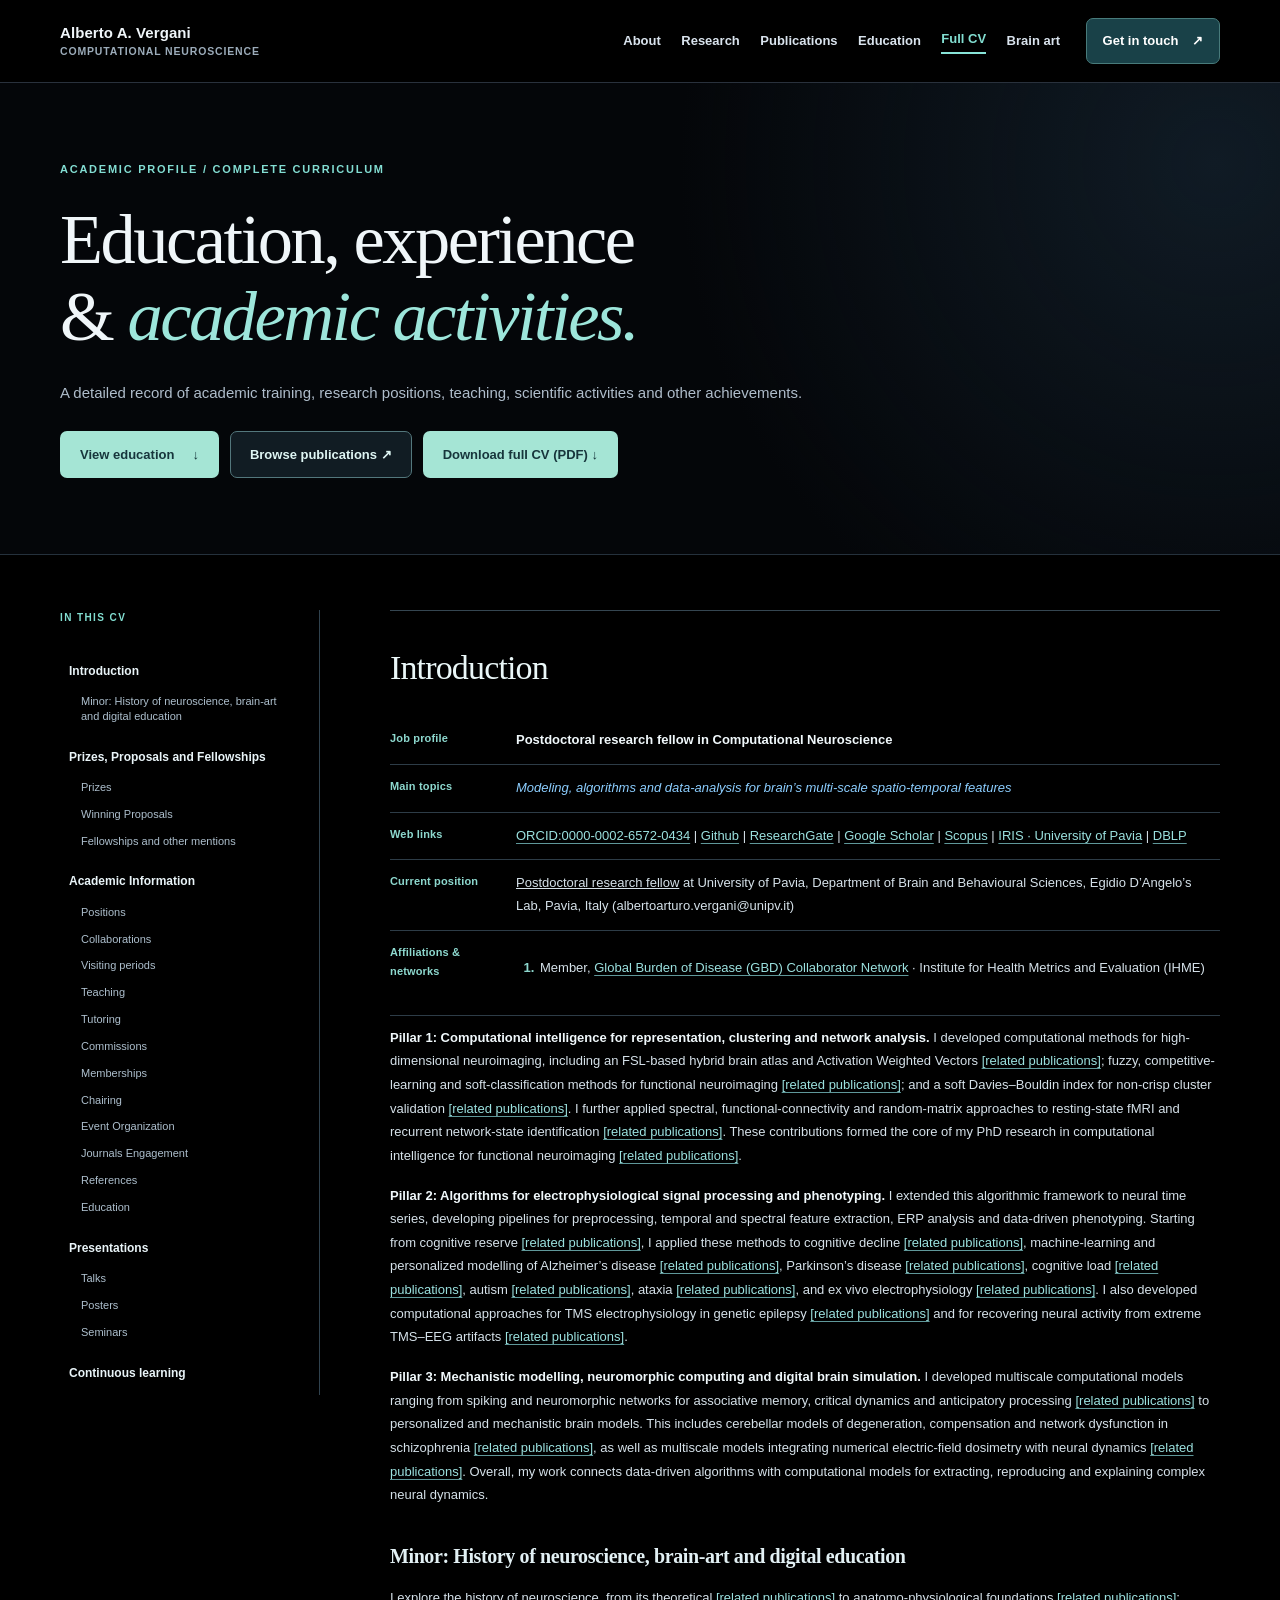
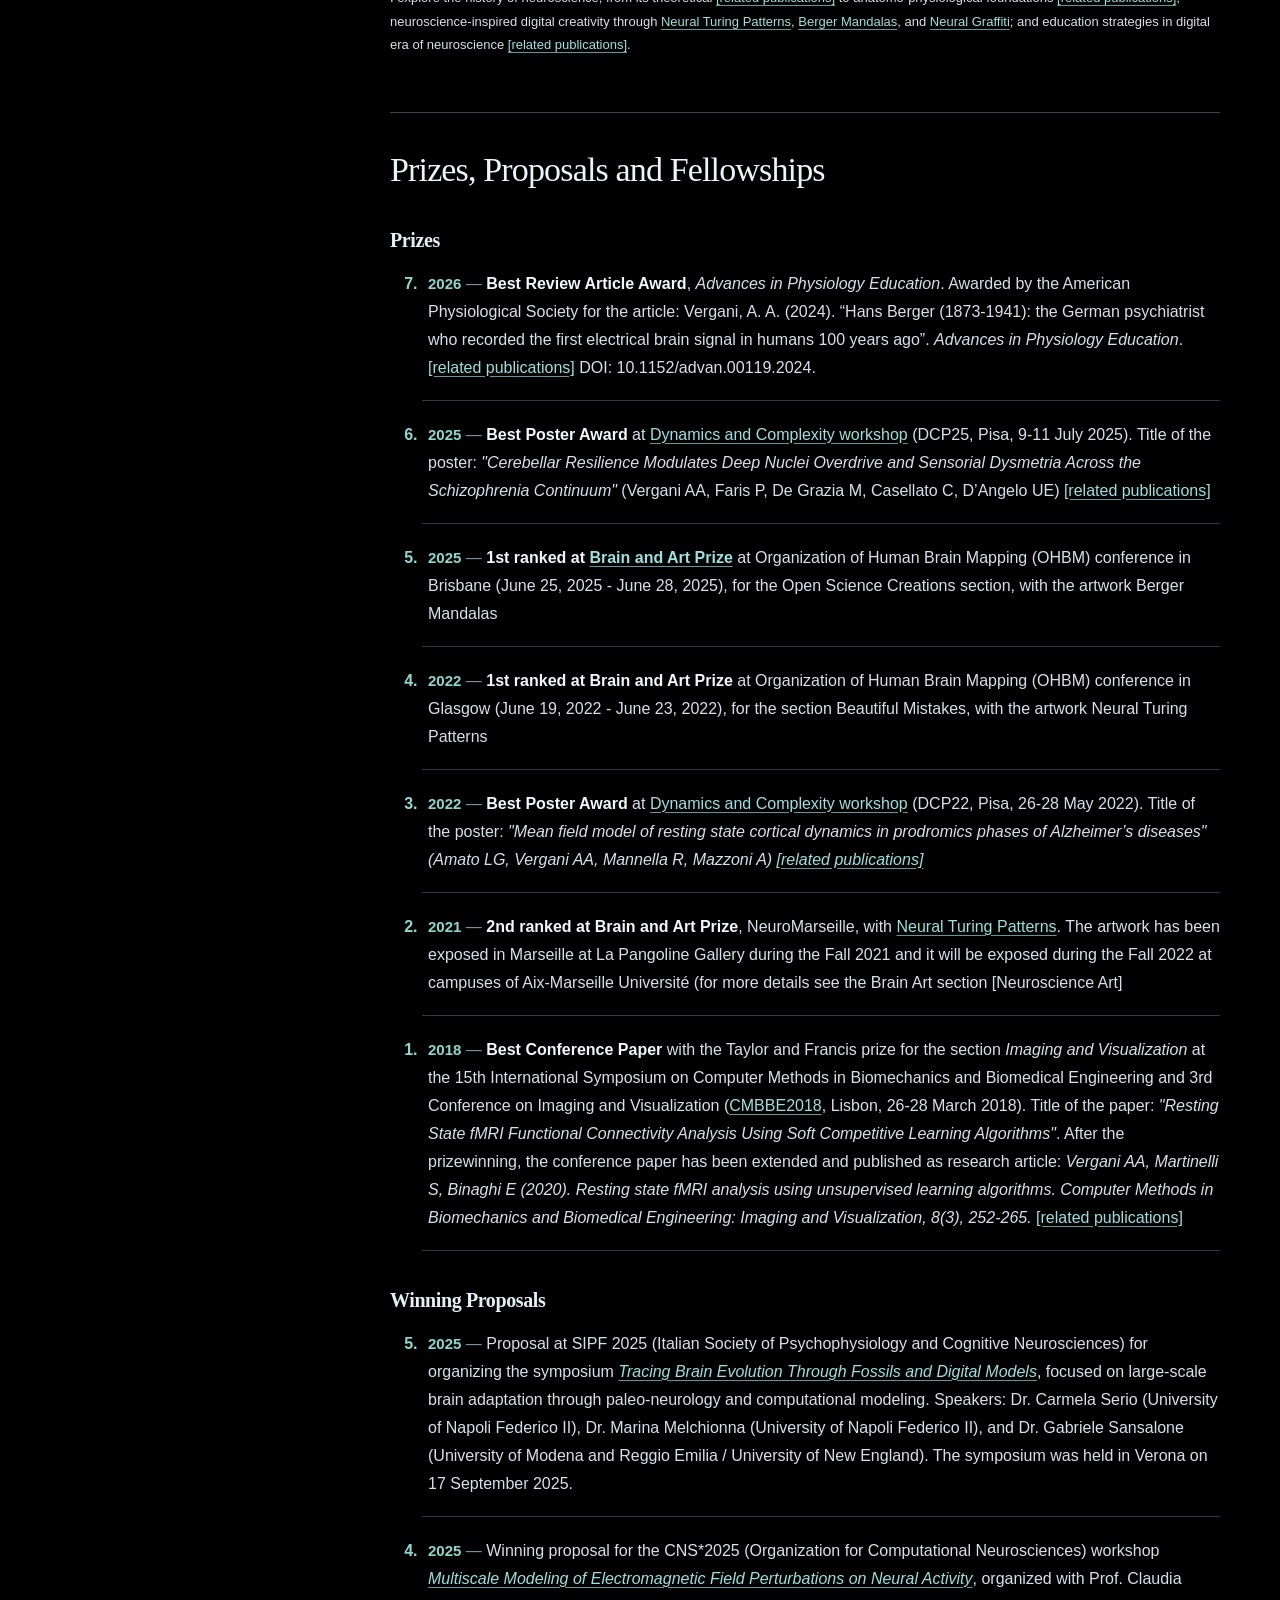
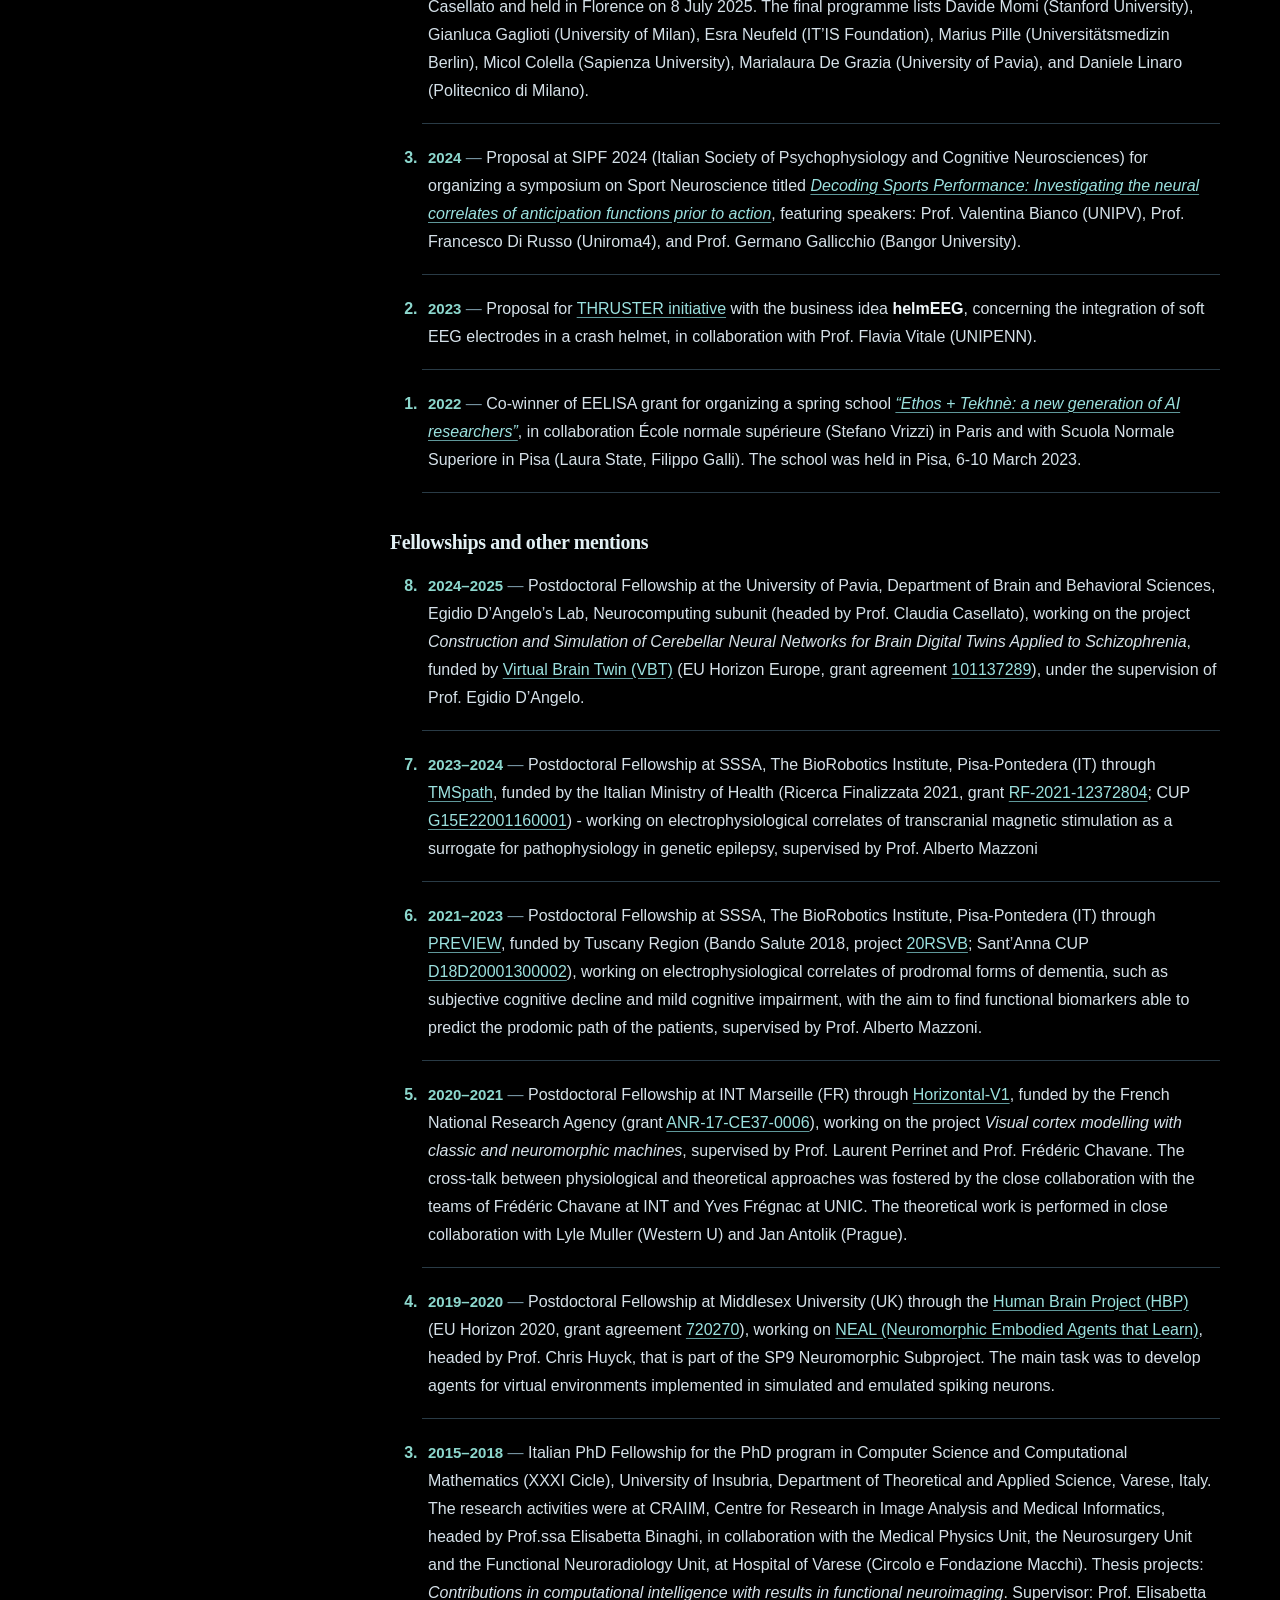
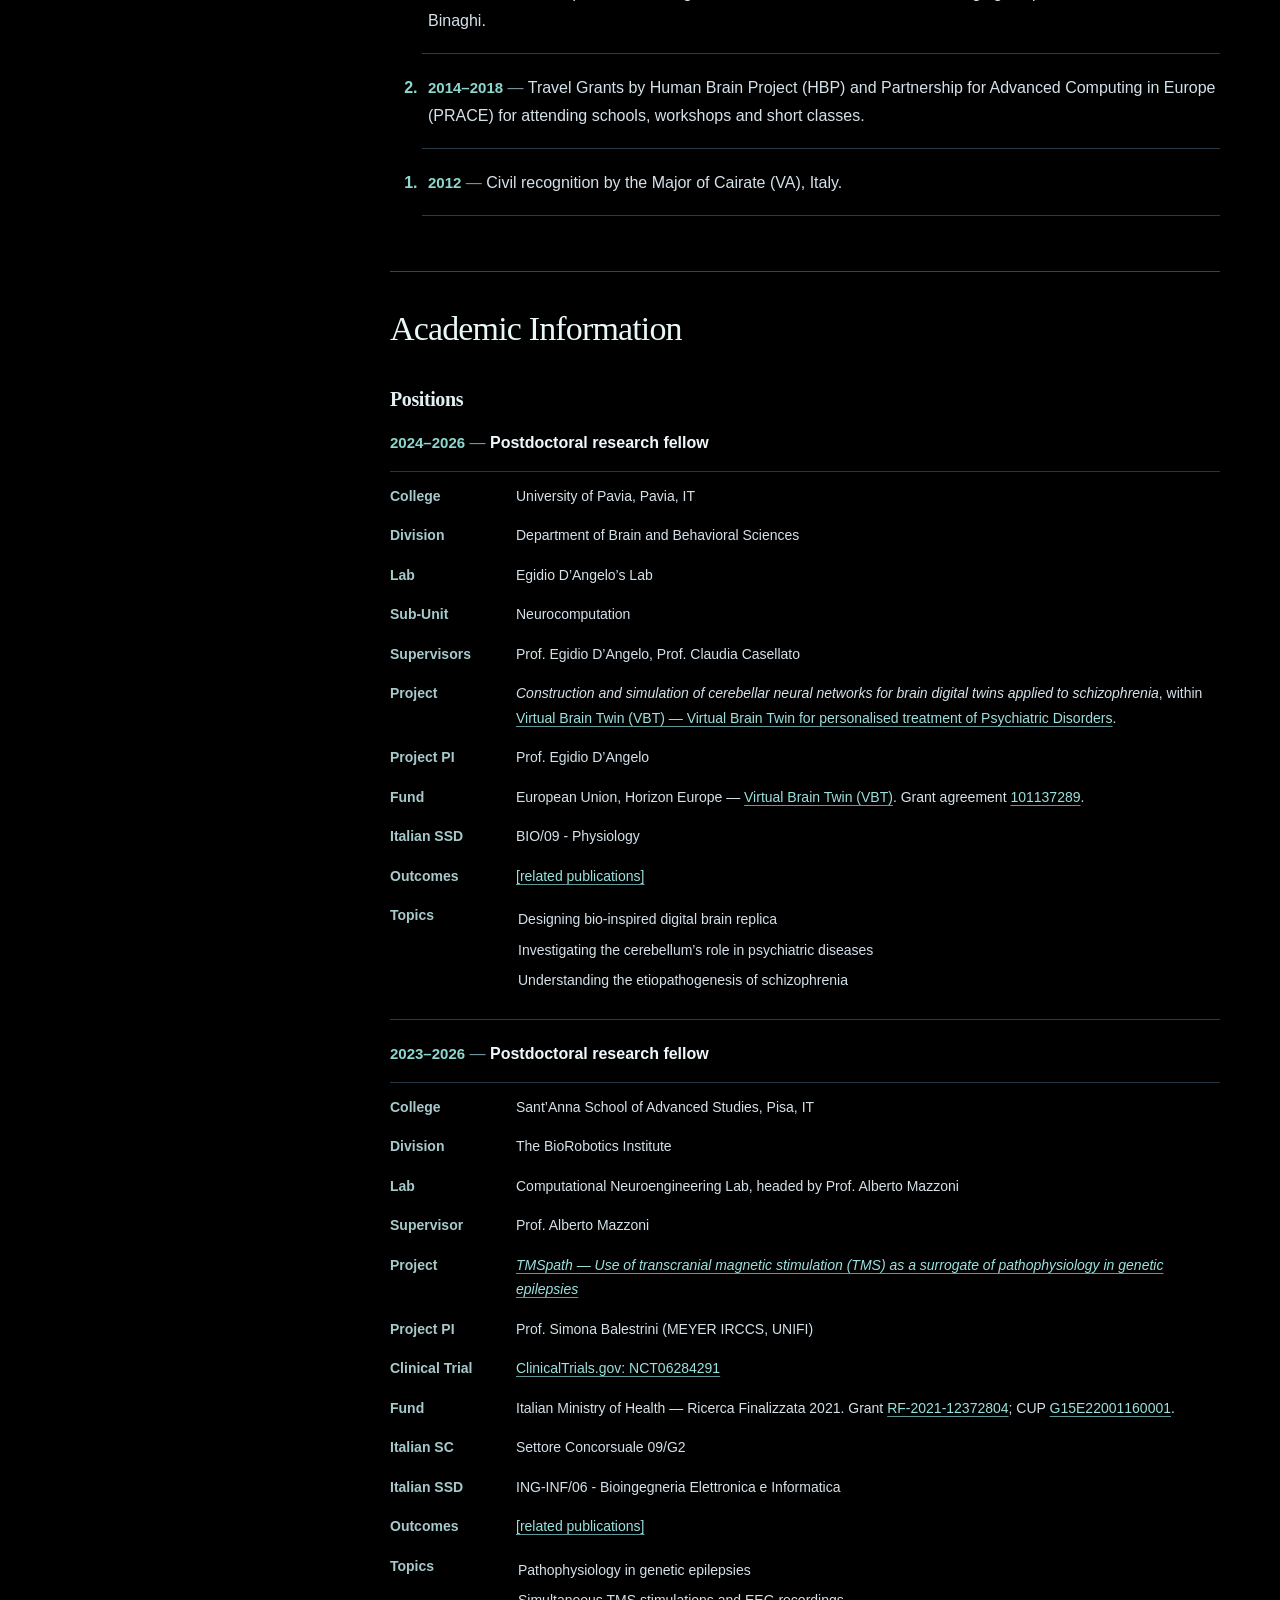
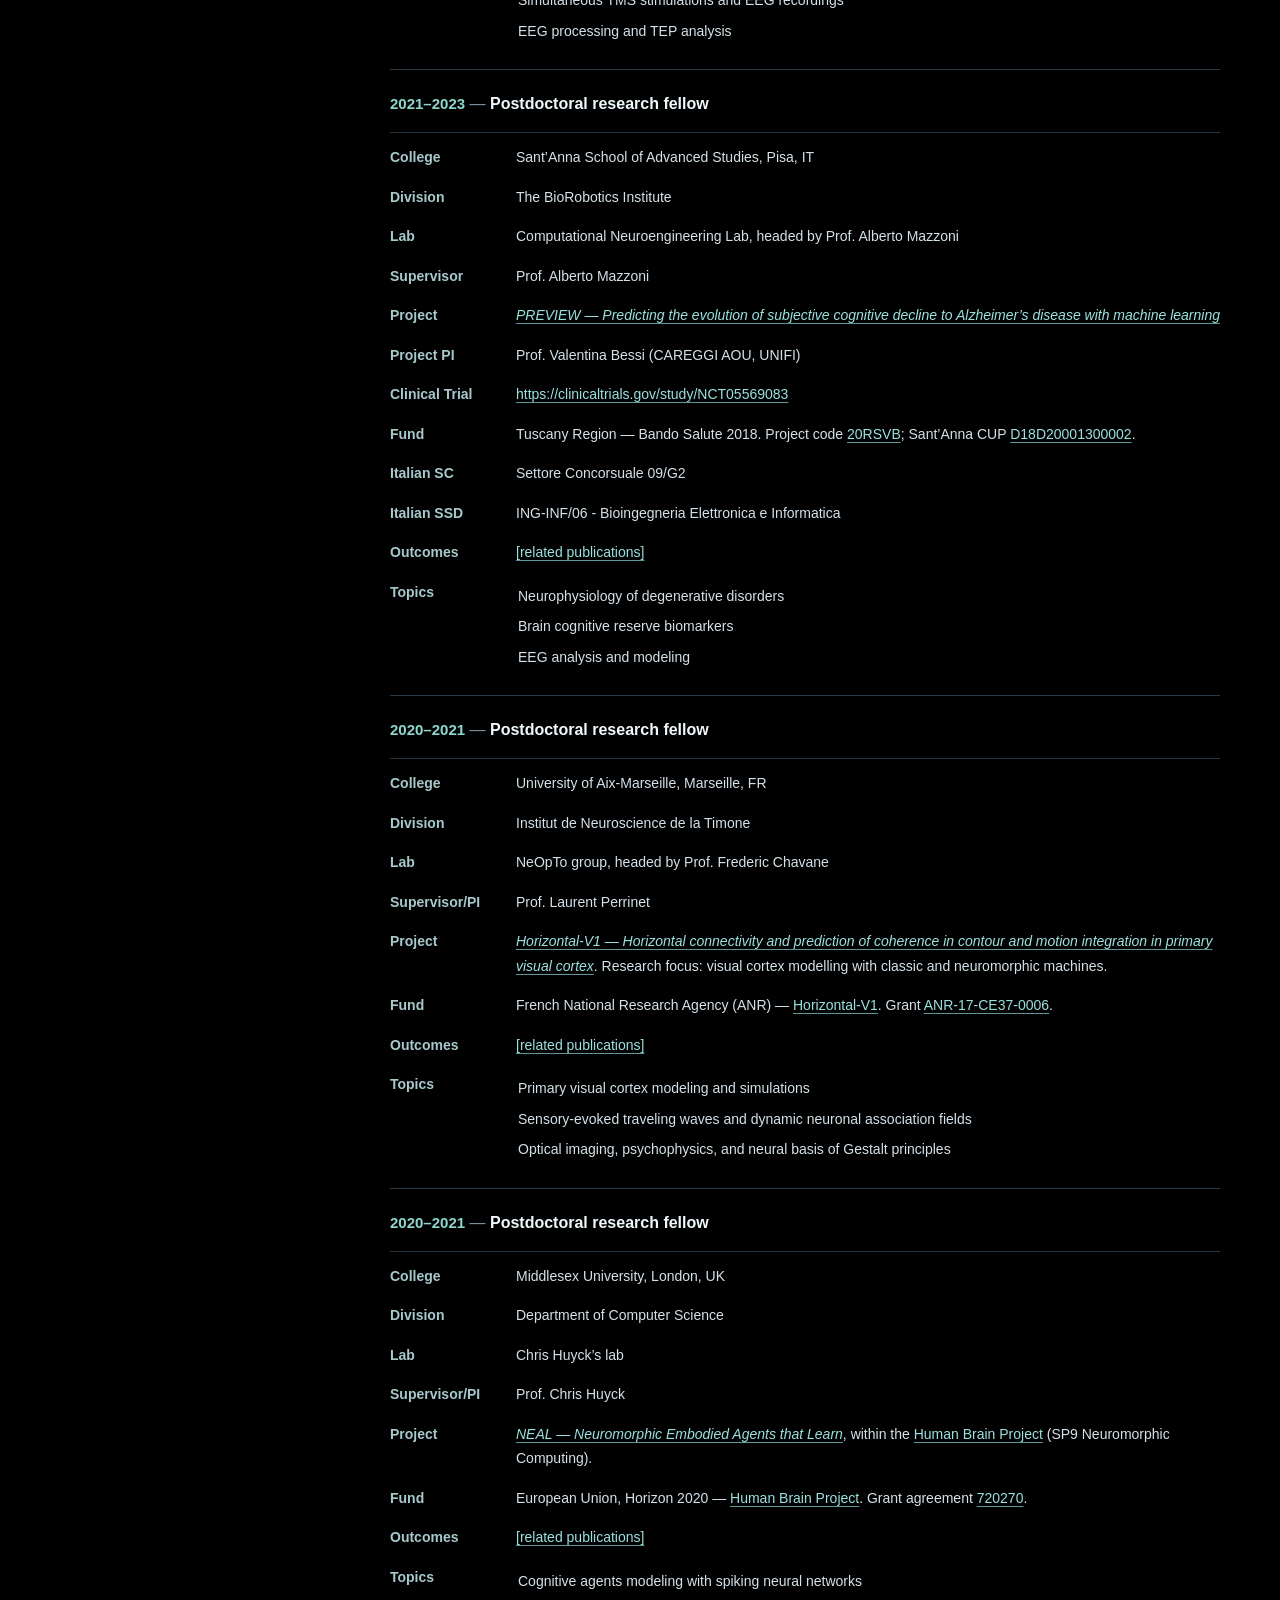
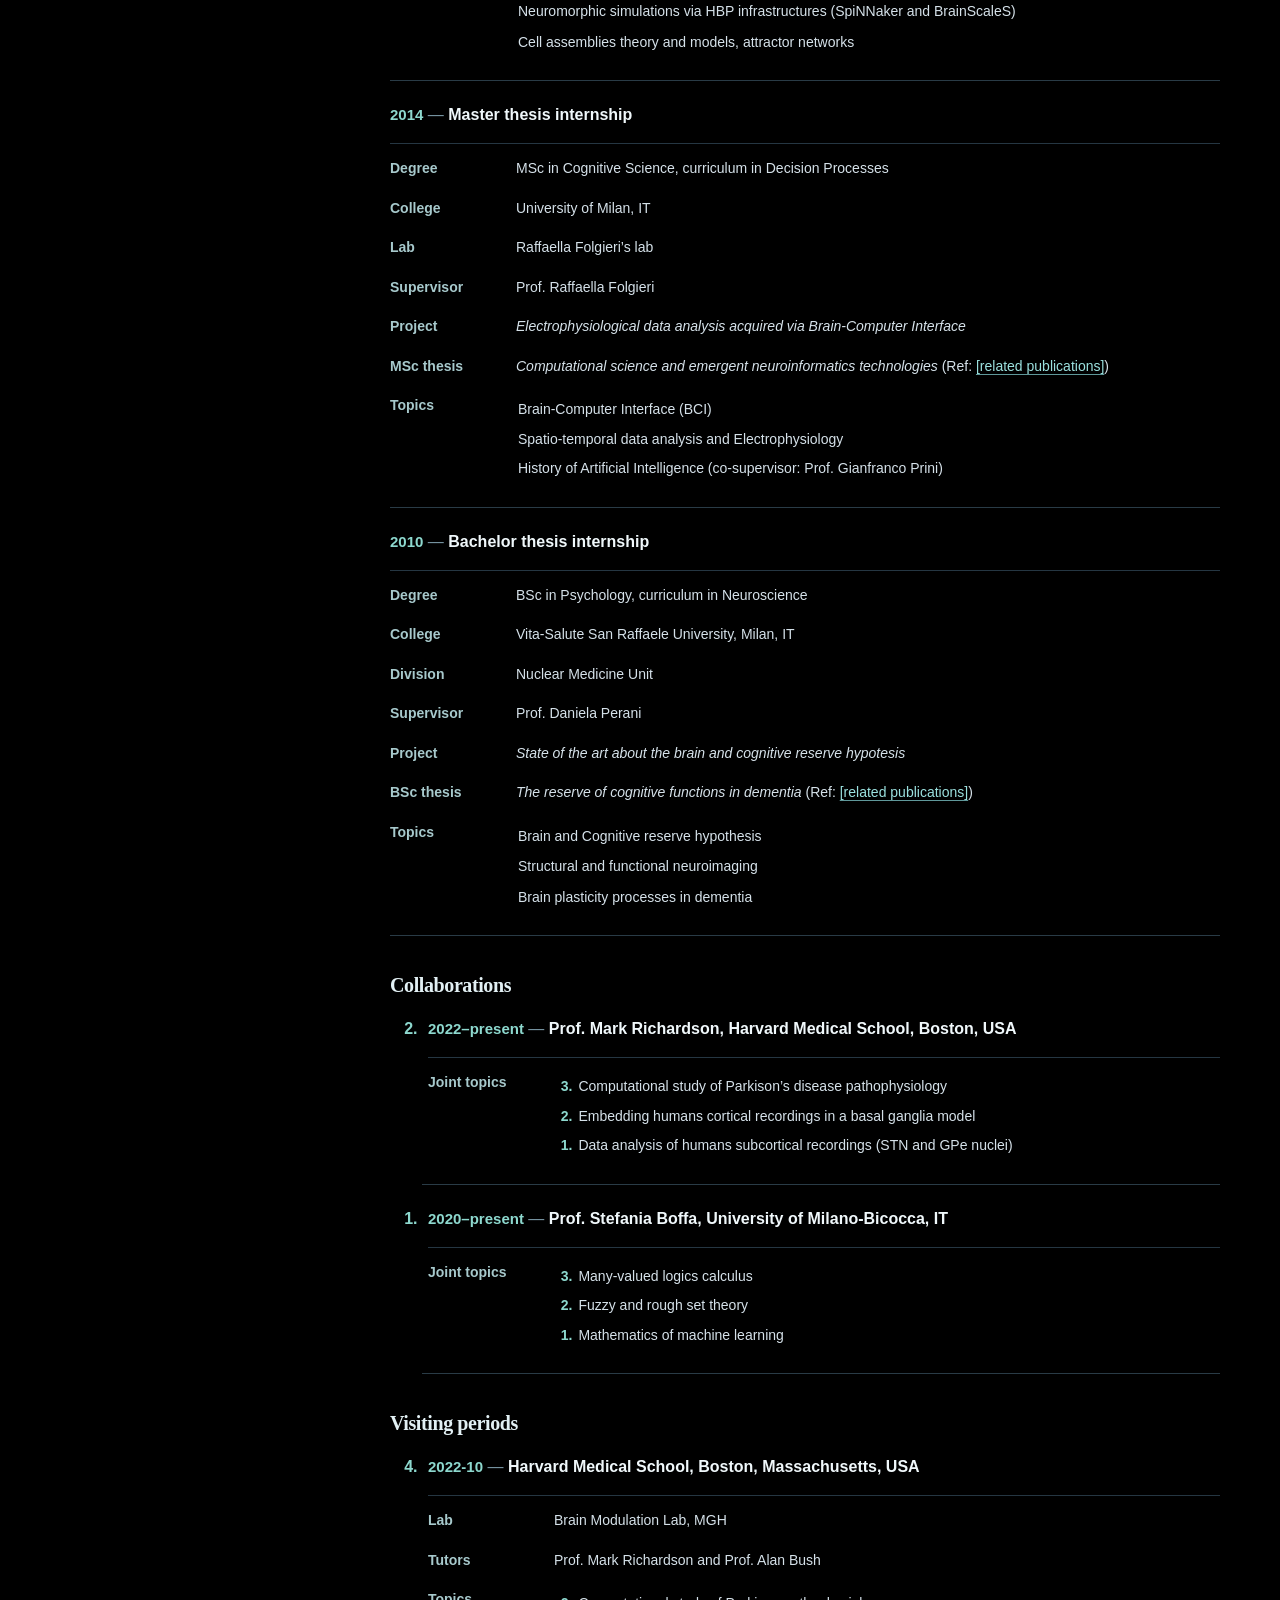
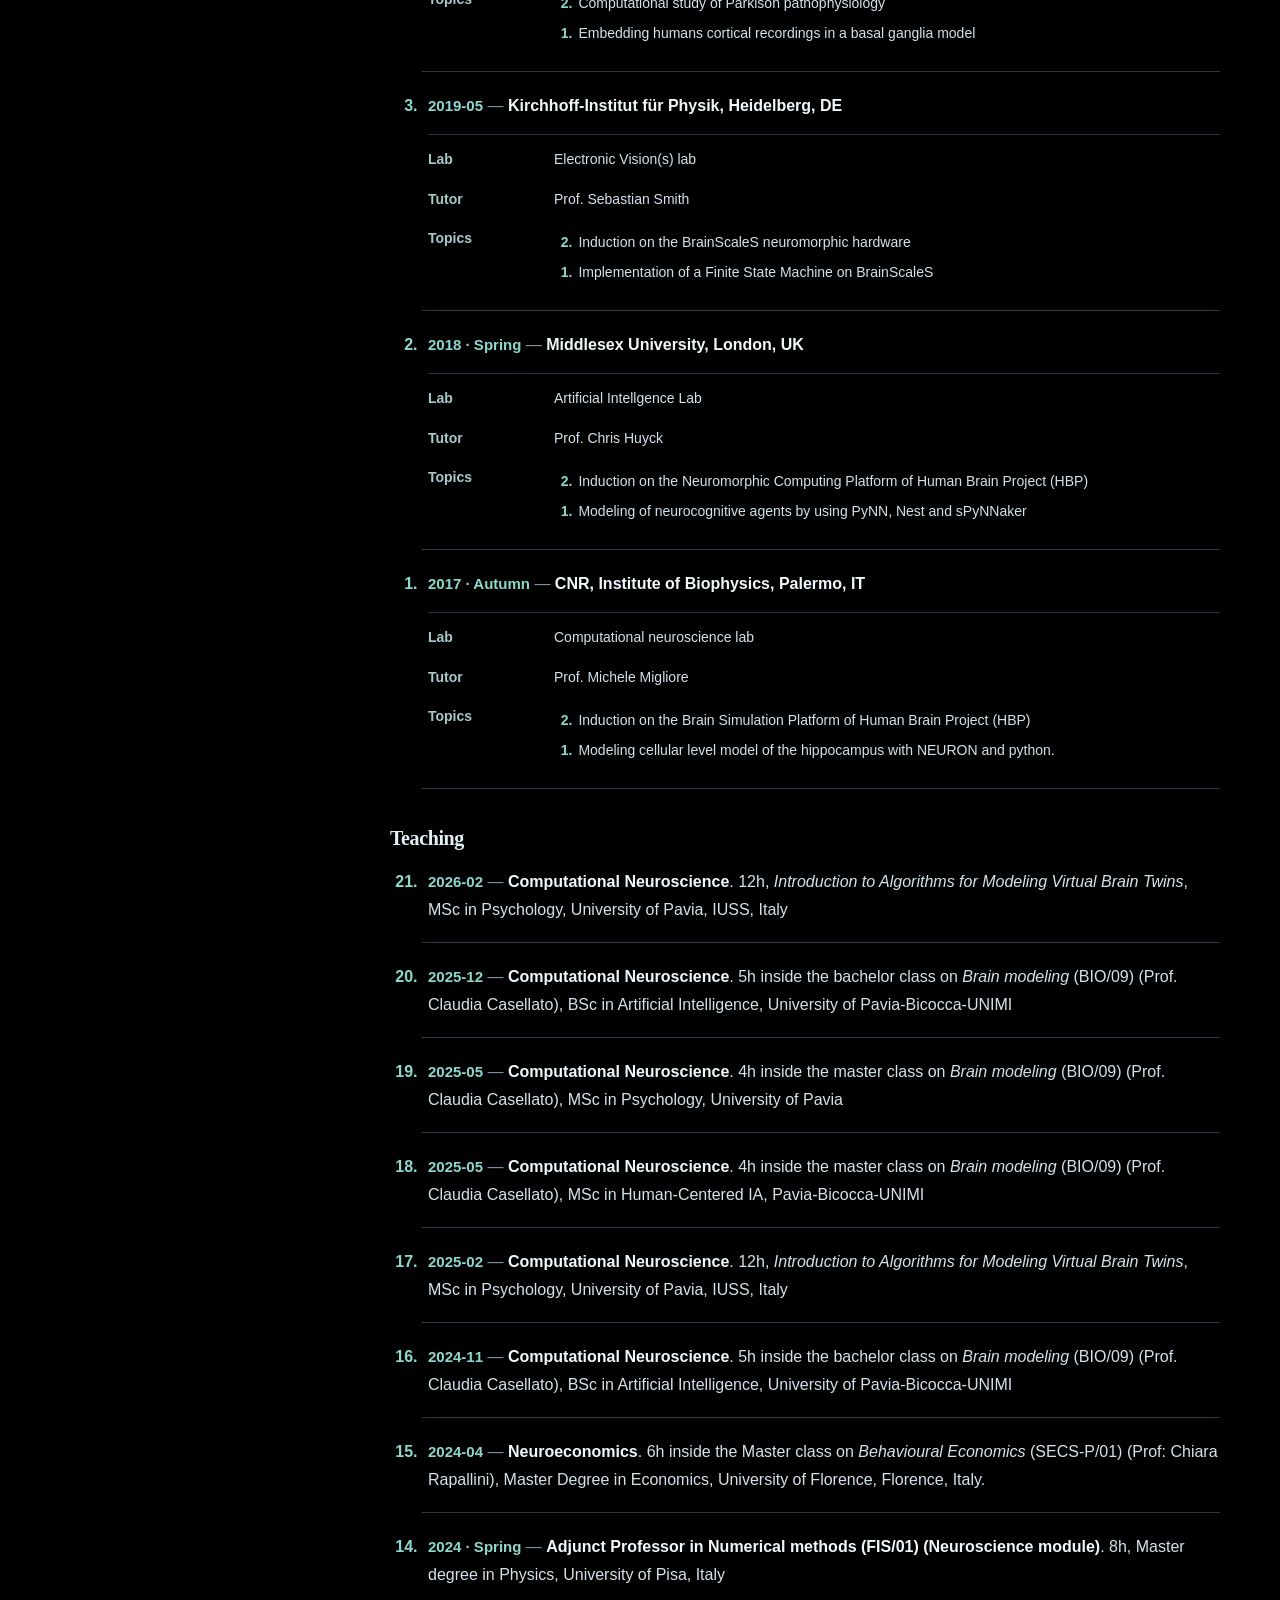
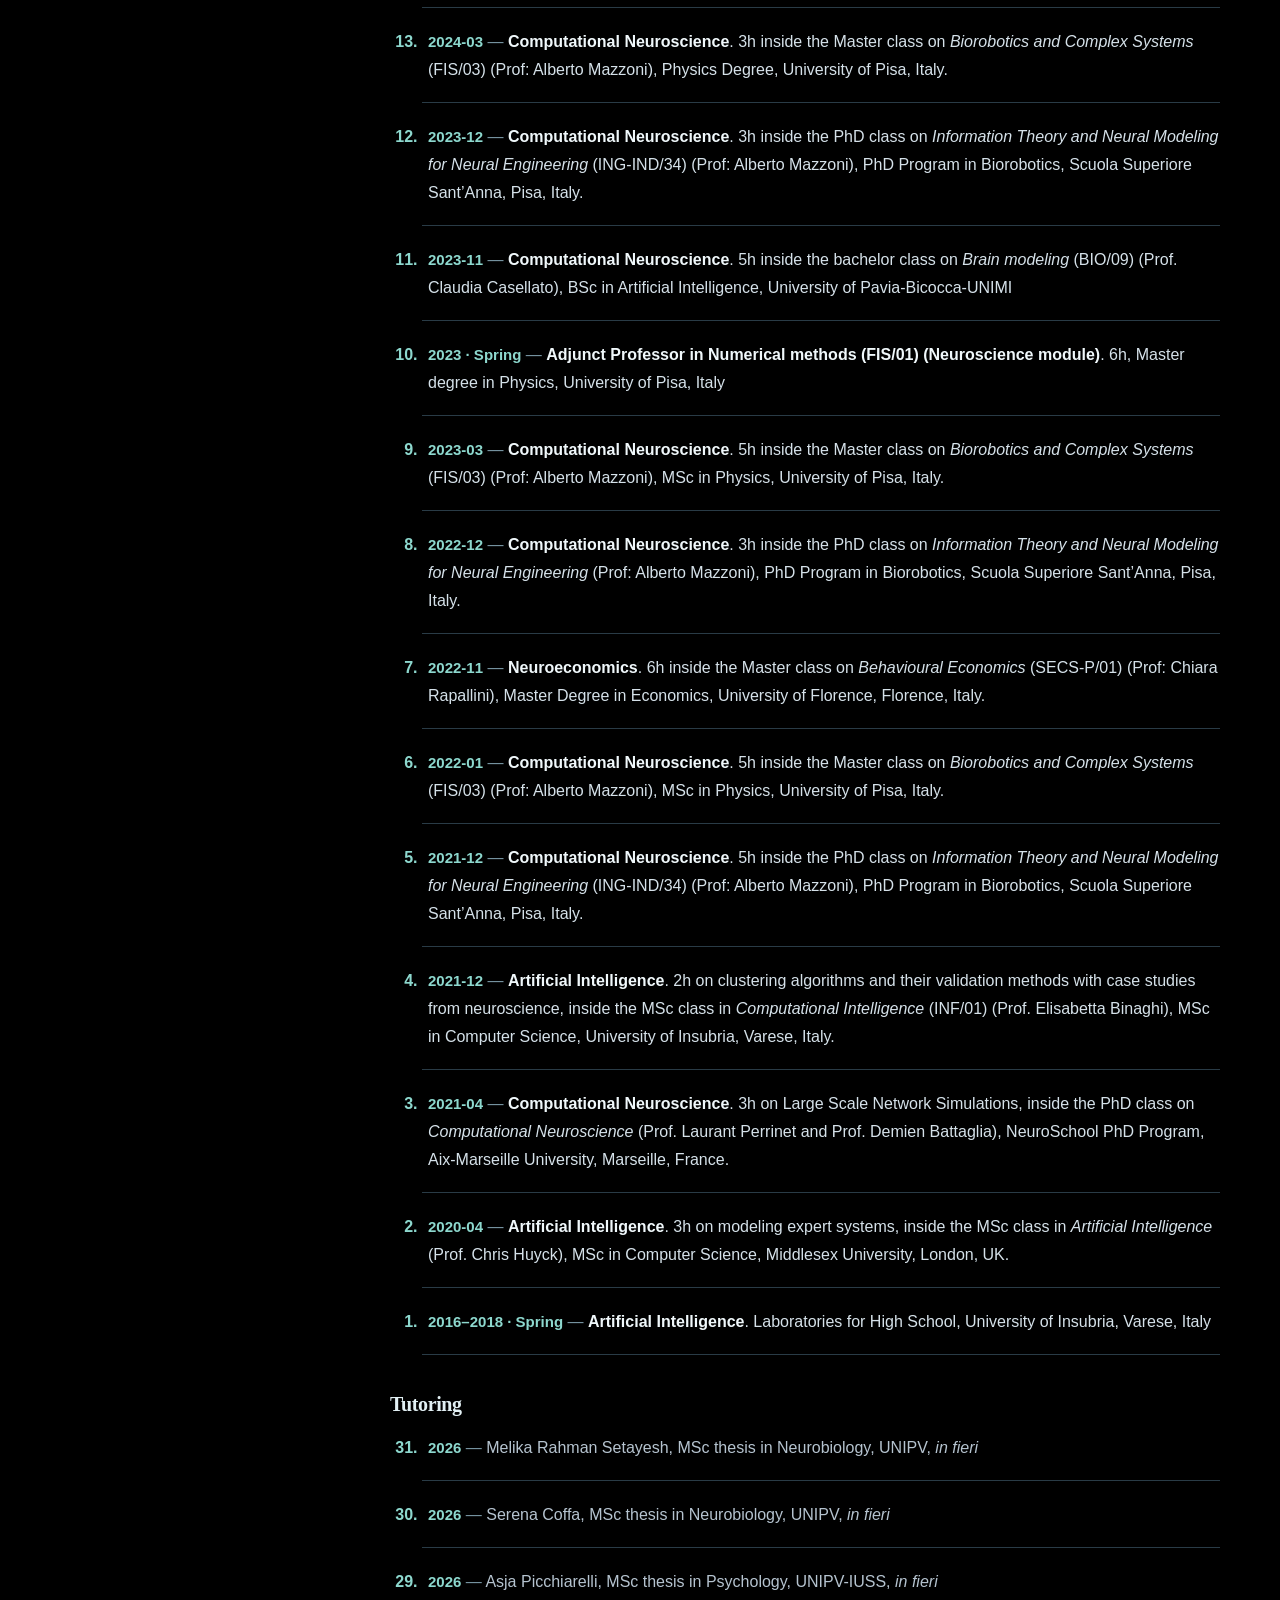
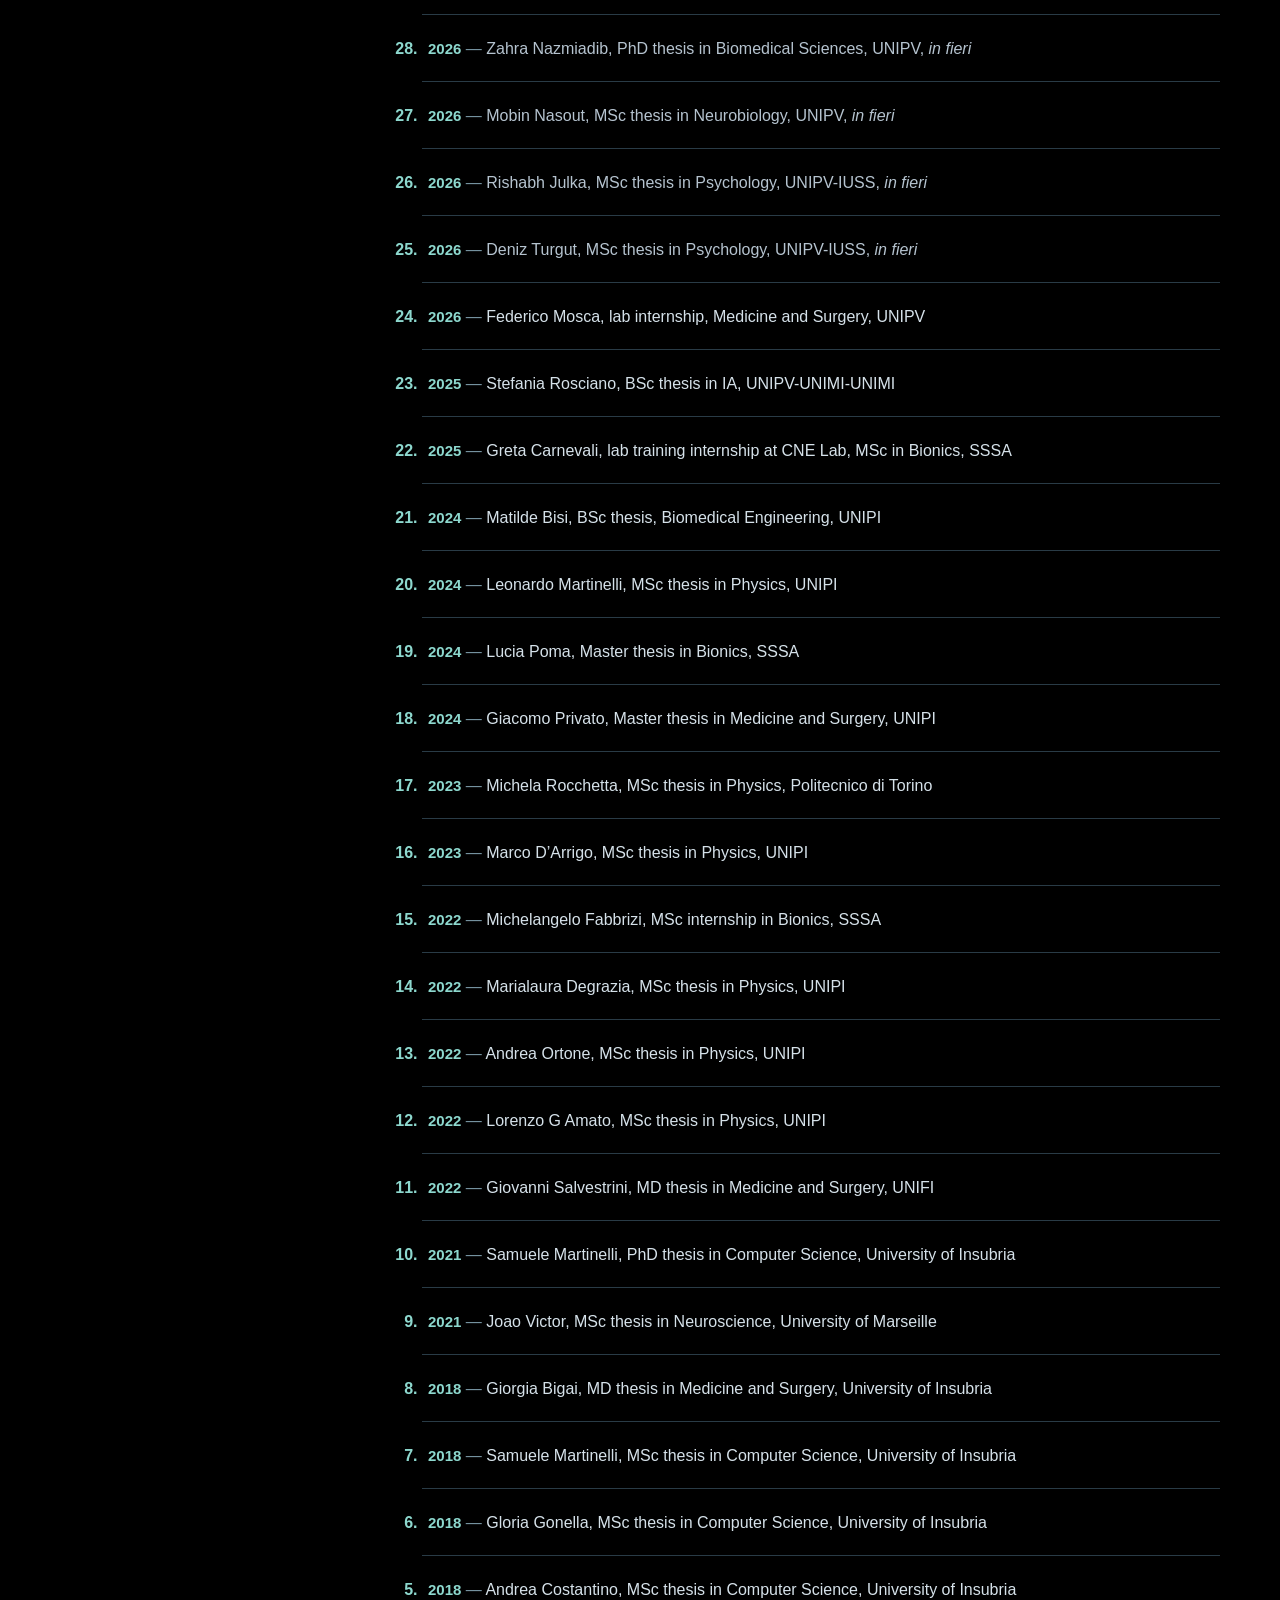
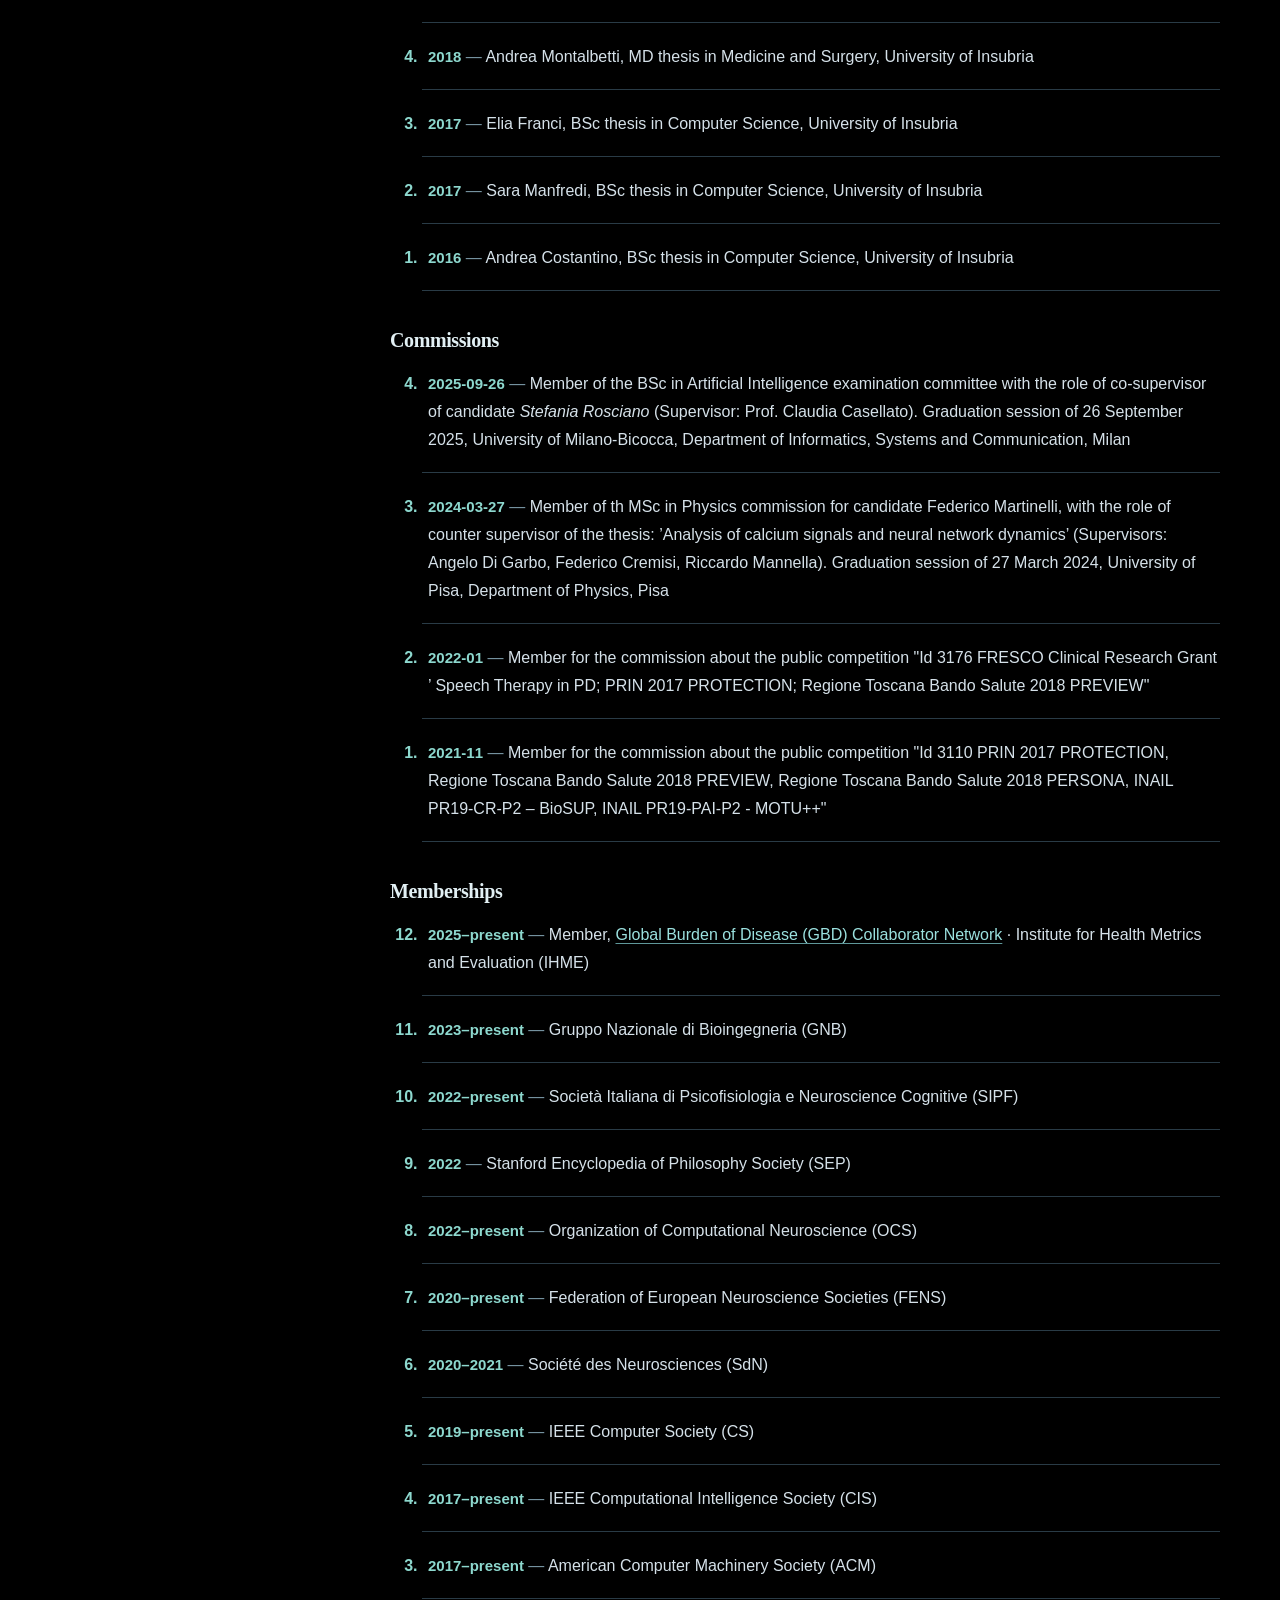
==== commit a64ea1a4: "Simplify homepage recognition cards and standardize postdoc roles Remove numbering from homepage pri" ====
--- a/cv.html
+++ b/cv.html
@@ -8,7 +8,7 @@
 <meta name="description" content="Complete academic CV of Alberto Arturo Vergani: education, research positions, collaborations, teaching, prizes, presentations, training, outreach, neuroscience art and scientific outcomes.">
 <title>Academic CV · Alberto Arturo Vergani</title>
 <link rel="icon" type="image/svg+xml" href="assets/favicon.svg">
-<link rel="stylesheet" href="assets/style.css?v=20261119-cv-reversed">
+<link rel="stylesheet" href="assets/style.css?v=d380299121ff">
 <script src="assets/main.js" defer></script>
 </head>
 <body data-page="cv">
@@ -71,7 +71,7 @@
 <dl class="cv-pair">
 <dt>Job profile</dt>
 <dd>
-<p><strong>Post-doctoral research fellow in Computational Neuroscience</strong></p>
+<p><strong>Postdoctoral research fellow in Computational Neuroscience</strong></p>
 </dd>
 </dl>
 <dl class="cv-pair">
@@ -89,7 +89,7 @@
 <dl class="cv-pair">
 <dt>Current position</dt>
 <dd>
-<p><u>Research Fellow</u> at University of Pavia, Department of Brain and Behavioural Sciences, Egidio D’Angelo’s Lab, Pavia, Italy (albertoarturo.vergani@unipv.it)</p>
+<p><u>Postdoctoral research fellow</u> at University of Pavia, Department of Brain and Behavioural Sciences, Egidio D’Angelo’s Lab, Pavia, Italy (albertoarturo.vergani@unipv.it)</p>
 </dd>
 </dl>
 <dl class="cv-pair">
@@ -138,27 +138,27 @@
 <h2 id="academic-information">Academic Information</h2>
 <h3 id="positions">Positions</h3>
 <ul aria-label="Positions" class="cv-record-list cv-record-list-plain" role="list">
-<li class="cv-record" data-record="33903cc0a7"><p class="cv-entry"><span class="cv-date">2024–2026</span><span aria-hidden="true" class="cv-date-separator"> — </span><strong>Postdoctoral researcher - Research Fellow (RF)</strong></p><dl class="cv-entry-details"><dt>College</dt><dd><p>University of Pavia, Pavia, IT</p></dd><dt>Division</dt><dd><p>Department of Brain and Behavioral Sciences</p></dd><dt>Lab</dt><dd><p>Egidio D’Angelo’s Lab</p></dd><dt>Sub-Unit</dt><dd><p>Neurocomputation</p></dd><dt>Supervisors</dt><dd><p>Prof. Egidio D’Angelo, Prof. Claudia Casellato</p></dd><dt>Project</dt><dd><p><em>Construction and simulation of cerebellar neural networks for brain digital twins applied to schizophrenia</em>, within <a href="https://www.virtualbraintwin.eu/" rel="noopener noreferrer" target="_blank">Virtual Brain Twin (VBT) — Virtual Brain Twin for personalised treatment of Psychiatric Disorders</a>.</p></dd><dt>Project PI</dt><dd><p>Prof. Egidio D’Angelo</p></dd><dt>Fund</dt><dd><p>European Union, Horizon Europe — <a href="https://www.virtualbraintwin.eu/" rel="noopener noreferrer" target="_blank">Virtual Brain Twin (VBT)</a>. Grant agreement <a href="https://cordis.europa.eu/project/id/101137289" rel="noopener noreferrer" target="_blank">101137289</a>.</p></dd><dt>Italian SSD</dt><dd><p>BIO/09 - Physiology</p></dd><dt>Outcomes</dt><dd><p><a href="publications.html?refs=vergani2024erice,vergani2025mnesys,vergani2025hill,vergani2025cns,vergani2025saccadic,faris2025cerebellar,vergani2025cobrain,Faris2025_SIF,vergani2025dcp25,vergani2025neurobridge,farisMnesis2025dopamineA,farisMnesis2025dopamineB,vergani2025stein,VerganiEbrains2025SchizoCerebellum,Faris2025CerebellarDopamine,vergani2025galvani,Vergani2026DeepNuclei,Faris2026_cellalterations_prep,vergani_2026_SZ1,Vergani_2026_Matteucci,vergani2026lombroso,conforti2026prinNEATMOVE,DeGrazia2027InSilicoCerebellarTMS,rizzaLocatelli">[related publications]</a></p></dd><dt>Topics</dt><dd><ul class="cv-detail-list-plain">
+<li class="cv-record" data-record="33903cc0a7"><p class="cv-entry"><span class="cv-date">2024–2026</span><span aria-hidden="true" class="cv-date-separator"> — </span><strong>Postdoctoral research fellow</strong></p><dl class="cv-entry-details"><dt>College</dt><dd><p>University of Pavia, Pavia, IT</p></dd><dt>Division</dt><dd><p>Department of Brain and Behavioral Sciences</p></dd><dt>Lab</dt><dd><p>Egidio D’Angelo’s Lab</p></dd><dt>Sub-Unit</dt><dd><p>Neurocomputation</p></dd><dt>Supervisors</dt><dd><p>Prof. Egidio D’Angelo, Prof. Claudia Casellato</p></dd><dt>Project</dt><dd><p><em>Construction and simulation of cerebellar neural networks for brain digital twins applied to schizophrenia</em>, within <a href="https://www.virtualbraintwin.eu/" rel="noopener noreferrer" target="_blank">Virtual Brain Twin (VBT) — Virtual Brain Twin for personalised treatment of Psychiatric Disorders</a>.</p></dd><dt>Project PI</dt><dd><p>Prof. Egidio D’Angelo</p></dd><dt>Fund</dt><dd><p>European Union, Horizon Europe — <a href="https://www.virtualbraintwin.eu/" rel="noopener noreferrer" target="_blank">Virtual Brain Twin (VBT)</a>. Grant agreement <a href="https://cordis.europa.eu/project/id/101137289" rel="noopener noreferrer" target="_blank">101137289</a>.</p></dd><dt>Italian SSD</dt><dd><p>BIO/09 - Physiology</p></dd><dt>Outcomes</dt><dd><p><a href="publications.html?refs=vergani2024erice,vergani2025mnesys,vergani2025hill,vergani2025cns,vergani2025saccadic,faris2025cerebellar,vergani2025cobrain,Faris2025_SIF,vergani2025dcp25,vergani2025neurobridge,farisMnesis2025dopamineA,farisMnesis2025dopamineB,vergani2025stein,VerganiEbrains2025SchizoCerebellum,Faris2025CerebellarDopamine,vergani2025galvani,Vergani2026DeepNuclei,Faris2026_cellalterations_prep,vergani_2026_SZ1,Vergani_2026_Matteucci,vergani2026lombroso,conforti2026prinNEATMOVE,DeGrazia2027InSilicoCerebellarTMS,rizzaLocatelli">[related publications]</a></p></dd><dt>Topics</dt><dd><ul class="cv-detail-list-plain">
 <li><p><span> Designing bio-inspired digital brain replica</span></p></li>
 <li><p><span> Investigating the cerebellum’s role in psychiatric diseases</span></p></li>
 <li><p><span> Understanding the etiopathogenesis of schizophrenia</span></p></li>
 </ul></dd></dl></li>
-<li class="cv-record" data-record="33903cc0a7"><p class="cv-entry"><span class="cv-date">2023–2026</span><span aria-hidden="true" class="cv-date-separator"> — </span><strong>Postdoctoral researcher - Research Fellow (RF)</strong></p><dl class="cv-entry-details"><dt>College</dt><dd><p>Sant’Anna School of Advanced Studies, Pisa, IT</p></dd><dt>Division</dt><dd><p>The BioRobotics Institute</p></dd><dt>Lab</dt><dd><p>Computational Neuroengineering Lab, headed by Prof. Alberto Mazzoni</p></dd><dt>Supervisor</dt><dd><p>Prof. Alberto Mazzoni</p></dd><dt>Project</dt><dd><p><em><a href="https://clinicaltrials.gov/study/NCT06284291" rel="noopener noreferrer" target="_blank">TMSpath — Use of transcranial magnetic stimulation (TMS) as a surrogate of pathophysiology in genetic epilepsies</a></em></p></dd><dt>Project PI</dt><dd><p>Prof. Simona Balestrini (MEYER IRCCS, UNIFI)</p></dd><dt>Clinical Trial</dt><dd><p><a href="https://clinicaltrials.gov/study/NCT06284291" rel="noopener noreferrer" target="_blank"> ClinicalTrials.gov: NCT06284291 </a></p></dd><dt>Fund</dt><dd><p>Italian Ministry of Health — Ricerca Finalizzata 2021. Grant <a href="https://www.meyer.it/attachments/article/4732/Delibera%20279.23.pdf" rel="noopener noreferrer" target="_blank">RF-2021-12372804</a>; CUP <a href="https://www.meyer.it/attachments/article/4732/Delibera%20279.23.pdf" rel="noopener noreferrer" target="_blank">G15E22001160001</a>.</p></dd><dt>Italian SC</dt><dd><p>Settore Concorsuale 09/G2</p></dd><dt>Italian SSD</dt><dd><p>ING-INF/06 - Bioingegneria Elettronica e Informatica</p></dd><dt>Outcomes</dt><dd><p><a href="publications.html?refs=peroni2025eccn,Peroni2025TMS_SCN1A,vergani2026effective,Lomi2026GRIN">[related publications]</a></p></dd><dt>Topics</dt><dd><ul class="cv-detail-list-plain">
+<li class="cv-record" data-record="33903cc0a7"><p class="cv-entry"><span class="cv-date">2023–2026</span><span aria-hidden="true" class="cv-date-separator"> — </span><strong>Postdoctoral research fellow</strong></p><dl class="cv-entry-details"><dt>College</dt><dd><p>Sant’Anna School of Advanced Studies, Pisa, IT</p></dd><dt>Division</dt><dd><p>The BioRobotics Institute</p></dd><dt>Lab</dt><dd><p>Computational Neuroengineering Lab, headed by Prof. Alberto Mazzoni</p></dd><dt>Supervisor</dt><dd><p>Prof. Alberto Mazzoni</p></dd><dt>Project</dt><dd><p><em><a href="https://clinicaltrials.gov/study/NCT06284291" rel="noopener noreferrer" target="_blank">TMSpath — Use of transcranial magnetic stimulation (TMS) as a surrogate of pathophysiology in genetic epilepsies</a></em></p></dd><dt>Project PI</dt><dd><p>Prof. Simona Balestrini (MEYER IRCCS, UNIFI)</p></dd><dt>Clinical Trial</dt><dd><p><a href="https://clinicaltrials.gov/study/NCT06284291" rel="noopener noreferrer" target="_blank"> ClinicalTrials.gov: NCT06284291 </a></p></dd><dt>Fund</dt><dd><p>Italian Ministry of Health — Ricerca Finalizzata 2021. Grant <a href="https://www.meyer.it/attachments/article/4732/Delibera%20279.23.pdf" rel="noopener noreferrer" target="_blank">RF-2021-12372804</a>; CUP <a href="https://www.meyer.it/attachments/article/4732/Delibera%20279.23.pdf" rel="noopener noreferrer" target="_blank">G15E22001160001</a>.</p></dd><dt>Italian SC</dt><dd><p>Settore Concorsuale 09/G2</p></dd><dt>Italian SSD</dt><dd><p>ING-INF/06 - Bioingegneria Elettronica e Informatica</p></dd><dt>Outcomes</dt><dd><p><a href="publications.html?refs=peroni2025eccn,Peroni2025TMS_SCN1A,vergani2026effective,Lomi2026GRIN">[related publications]</a></p></dd><dt>Topics</dt><dd><ul class="cv-detail-list-plain">
 <li><p><span> Pathophysiology in genetic epilepsies</span></p></li>
 <li><p><span> Simultaneous TMS stimulations and EEG recordings</span></p></li>
 <li><p><span> EEG processing and TEP analysis</span></p></li>
 </ul></dd></dl></li>
-<li class="cv-record" data-record="33903cc0a7"><p class="cv-entry"><span class="cv-date">2021–2023</span><span aria-hidden="true" class="cv-date-separator"> — </span><strong>Postdoctoral researcher - Research Fellow (RF)</strong></p><dl class="cv-entry-details"><dt>College</dt><dd><p>Sant’Anna School of Advanced Studies, Pisa, IT</p></dd><dt>Division</dt><dd><p>The BioRobotics Institute</p></dd><dt>Lab</dt><dd><p>Computational Neuroengineering Lab, headed by Prof. Alberto Mazzoni</p></dd><dt>Supervisor</dt><dd><p>Prof. Alberto Mazzoni</p></dd><dt>Project</dt><dd><p><em><a href="https://clinicaltrials.gov/study/NCT05569083" rel="noopener noreferrer" target="_blank">PREVIEW — Predicting the evolution of subjective cognitive decline to Alzheimer’s disease with machine learning</a></em></p></dd><dt>Project PI</dt><dd><p>Prof. Valentina Bessi (CAREGGI AOU, UNIFI)</p></dd><dt>Clinical Trial</dt><dd><p><a href="https://clinicaltrials.gov/study/NCT05569083" rel="noopener noreferrer" target="_blank">https://clinicaltrials.gov/study/NCT05569083</a></p></dd><dt>Fund</dt><dd><p>Tuscany Region — Bando Salute 2018. Project code <a href="https://www.aou-careggi.toscana.it/internet/wp-content/uploads/2023/12/Avviso_2_psicologi_20RSVB_Bessi_ok_S.pdf" rel="noopener noreferrer" target="_blank">20RSVB</a>; Sant’Anna CUP <a href="https://pmc.ncbi.nlm.nih.gov/articles/PMC10870085/" rel="noopener noreferrer" target="_blank">D18D20001300002</a>.</p></dd><dt>Italian SC</dt><dd><p>Settore Concorsuale 09/G2</p></dd><dt>Italian SSD</dt><dd><p>ING-INF/06 - Bioingegneria Elettronica e Informatica</p></dd><dt>Outcomes</dt><dd><p><a href="publications.html?refs=vergani2022event,vergani2022electrophysiological,vergani2022solving,vergani2022temporal,amato2022eeg,mazzeo2023machine,lassi2023degradation,vergani2023electrophysiology,vergani2023erpsSINDEM,vergani2023erpsSIPF,vergani2023p300,Mazzeo2023,vergani2024eventSINDEM,vergani2024eventSIPF,amato2024personalized,Vergani2024FENS,vergani2024hans,amato2024predicting,vergani2024louis,taddeini2024dopaminergic,taddeini2025extended,vergani2025erp,amato2025personalized,Mazzeo2025,amato2026gender,mazzeo2026towards,Vrizzietal2026,fabbrizzi2026digitaltwin,amato2026normative">[related publications]</a></p></dd><dt>Topics</dt><dd><ul class="cv-detail-list-plain">
+<li class="cv-record" data-record="33903cc0a7"><p class="cv-entry"><span class="cv-date">2021–2023</span><span aria-hidden="true" class="cv-date-separator"> — </span><strong>Postdoctoral research fellow</strong></p><dl class="cv-entry-details"><dt>College</dt><dd><p>Sant’Anna School of Advanced Studies, Pisa, IT</p></dd><dt>Division</dt><dd><p>The BioRobotics Institute</p></dd><dt>Lab</dt><dd><p>Computational Neuroengineering Lab, headed by Prof. Alberto Mazzoni</p></dd><dt>Supervisor</dt><dd><p>Prof. Alberto Mazzoni</p></dd><dt>Project</dt><dd><p><em><a href="https://clinicaltrials.gov/study/NCT05569083" rel="noopener noreferrer" target="_blank">PREVIEW — Predicting the evolution of subjective cognitive decline to Alzheimer’s disease with machine learning</a></em></p></dd><dt>Project PI</dt><dd><p>Prof. Valentina Bessi (CAREGGI AOU, UNIFI)</p></dd><dt>Clinical Trial</dt><dd><p><a href="https://clinicaltrials.gov/study/NCT05569083" rel="noopener noreferrer" target="_blank">https://clinicaltrials.gov/study/NCT05569083</a></p></dd><dt>Fund</dt><dd><p>Tuscany Region — Bando Salute 2018. Project code <a href="https://www.aou-careggi.toscana.it/internet/wp-content/uploads/2023/12/Avviso_2_psicologi_20RSVB_Bessi_ok_S.pdf" rel="noopener noreferrer" target="_blank">20RSVB</a>; Sant’Anna CUP <a href="https://pmc.ncbi.nlm.nih.gov/articles/PMC10870085/" rel="noopener noreferrer" target="_blank">D18D20001300002</a>.</p></dd><dt>Italian SC</dt><dd><p>Settore Concorsuale 09/G2</p></dd><dt>Italian SSD</dt><dd><p>ING-INF/06 - Bioingegneria Elettronica e Informatica</p></dd><dt>Outcomes</dt><dd><p><a href="publications.html?refs=vergani2022event,vergani2022electrophysiological,vergani2022solving,vergani2022temporal,amato2022eeg,mazzeo2023machine,lassi2023degradation,vergani2023electrophysiology,vergani2023erpsSINDEM,vergani2023erpsSIPF,vergani2023p300,Mazzeo2023,vergani2024eventSINDEM,vergani2024eventSIPF,amato2024personalized,Vergani2024FENS,vergani2024hans,amato2024predicting,vergani2024louis,taddeini2024dopaminergic,taddeini2025extended,vergani2025erp,amato2025personalized,Mazzeo2025,amato2026gender,mazzeo2026towards,Vrizzietal2026,fabbrizzi2026digitaltwin,amato2026normative">[related publications]</a></p></dd><dt>Topics</dt><dd><ul class="cv-detail-list-plain">
 <li><p><span> Neurophysiology of degenerative disorders</span></p></li>
 <li><p><span> Brain cognitive reserve biomarkers</span></p></li>
 <li><p><span> EEG analysis and modeling</span></p></li>
 </ul></dd></dl></li>
-<li class="cv-record" data-record="33903cc0a7"><p class="cv-entry"><span class="cv-date">2020–2021</span><span aria-hidden="true" class="cv-date-separator"> — </span><strong>Postdoctoral researcher - Research Fellow (RF)</strong></p><dl class="cv-entry-details"><dt>College</dt><dd><p>University of Aix-Marseille, Marseille, FR</p></dd><dt>Division</dt><dd><p>Institut de Neuroscience de la Timone</p></dd><dt>Lab</dt><dd><p>NeOpTo group, headed by Prof. Frederic Chavane</p></dd><dt>Supervisor/PI</dt><dd><p>Prof. Laurent Perrinet</p></dd><dt>Project</dt><dd><p><em><a href="https://anr.fr/Projet-ANR-17-CE37-0006" rel="noopener noreferrer" target="_blank">Horizontal-V1 — Horizontal connectivity and prediction of coherence in contour and motion integration in primary visual cortex</a></em>. Research focus: visual cortex modelling with classic and neuromorphic machines.</p></dd><dt>Fund</dt><dd><p>French National Research Agency (ANR) — <a href="https://anr.fr/Projet-ANR-17-CE37-0006" rel="noopener noreferrer" target="_blank">Horizontal-V1</a>. Grant <a href="https://anr.fr/Projet-ANR-17-CE37-0006" rel="noopener noreferrer" target="_blank">ANR-17-CE37-0006</a>.</p></dd><dt>Outcomes</dt><dd><p><a href="publications.html?refs=vergani2021modulation,vergani2021simulating">[related publications]</a></p></dd><dt>Topics</dt><dd><ul class="cv-detail-list-plain">
+<li class="cv-record" data-record="33903cc0a7"><p class="cv-entry"><span class="cv-date">2020–2021</span><span aria-hidden="true" class="cv-date-separator"> — </span><strong>Postdoctoral research fellow</strong></p><dl class="cv-entry-details"><dt>College</dt><dd><p>University of Aix-Marseille, Marseille, FR</p></dd><dt>Division</dt><dd><p>Institut de Neuroscience de la Timone</p></dd><dt>Lab</dt><dd><p>NeOpTo group, headed by Prof. Frederic Chavane</p></dd><dt>Supervisor/PI</dt><dd><p>Prof. Laurent Perrinet</p></dd><dt>Project</dt><dd><p><em><a href="https://anr.fr/Projet-ANR-17-CE37-0006" rel="noopener noreferrer" target="_blank">Horizontal-V1 — Horizontal connectivity and prediction of coherence in contour and motion integration in primary visual cortex</a></em>. Research focus: visual cortex modelling with classic and neuromorphic machines.</p></dd><dt>Fund</dt><dd><p>French National Research Agency (ANR) — <a href="https://anr.fr/Projet-ANR-17-CE37-0006" rel="noopener noreferrer" target="_blank">Horizontal-V1</a>. Grant <a href="https://anr.fr/Projet-ANR-17-CE37-0006" rel="noopener noreferrer" target="_blank">ANR-17-CE37-0006</a>.</p></dd><dt>Outcomes</dt><dd><p><a href="publications.html?refs=vergani2021modulation,vergani2021simulating">[related publications]</a></p></dd><dt>Topics</dt><dd><ul class="cv-detail-list-plain">
 <li><p><span> Primary visual cortex modeling and simulations</span></p></li>
 <li><p><span> Sensory-evoked traveling waves and dynamic neuronal association fields</span></p></li>
 <li><p><span> Optical imaging, psychophysics, and neural basis of Gestalt principles</span></p></li>
 </ul></dd></dl></li>
-<li class="cv-record" data-record="33903cc0a7"><p class="cv-entry"><span class="cv-date">2020–2021</span><span aria-hidden="true" class="cv-date-separator"> — </span><strong>Postdoctoral researcher - Research Fellow (RF)</strong></p><dl class="cv-entry-details"><dt>College</dt><dd><p>Middlesex University, London, UK</p></dd><dt>Division</dt><dd><p>Department of Computer Science</p></dd><dt>Lab</dt><dd><p>Chris Huyck’s lab</p></dd><dt>Supervisor/PI</dt><dd><p>Prof. Chris Huyck</p></dd><dt>Project</dt><dd><p><em><a href="https://cwa.mdx.ac.uk/NEAL/NEAL.html" rel="noopener noreferrer" target="_blank">NEAL — Neuromorphic Embodied Agents that Learn</a></em>, within the <a href="https://www.humanbrainproject.eu/en/" rel="noopener noreferrer" target="_blank">Human Brain Project</a> (SP9 Neuromorphic Computing).</p></dd><dt>Fund</dt><dd><p>European Union, Horizon 2020 — <a href="https://www.humanbrainproject.eu/en/" rel="noopener noreferrer" target="_blank">Human Brain Project</a>. Grant agreement <a href="https://cordis.europa.eu/project/id/720270" rel="noopener noreferrer" target="_blank">720270</a>.</p></dd><dt>Outcomes</dt><dd><p><a href="publications.html?refs=vergani2020critical,huyck2020hot,huyck2020hotPoster,temporal_classes_RS-fMRI">[related publications]</a></p></dd><dt>Topics</dt><dd><ul class="cv-detail-list-plain">
+<li class="cv-record" data-record="33903cc0a7"><p class="cv-entry"><span class="cv-date">2020–2021</span><span aria-hidden="true" class="cv-date-separator"> — </span><strong>Postdoctoral research fellow</strong></p><dl class="cv-entry-details"><dt>College</dt><dd><p>Middlesex University, London, UK</p></dd><dt>Division</dt><dd><p>Department of Computer Science</p></dd><dt>Lab</dt><dd><p>Chris Huyck’s lab</p></dd><dt>Supervisor/PI</dt><dd><p>Prof. Chris Huyck</p></dd><dt>Project</dt><dd><p><em><a href="https://cwa.mdx.ac.uk/NEAL/NEAL.html" rel="noopener noreferrer" target="_blank">NEAL — Neuromorphic Embodied Agents that Learn</a></em>, within the <a href="https://www.humanbrainproject.eu/en/" rel="noopener noreferrer" target="_blank">Human Brain Project</a> (SP9 Neuromorphic Computing).</p></dd><dt>Fund</dt><dd><p>European Union, Horizon 2020 — <a href="https://www.humanbrainproject.eu/en/" rel="noopener noreferrer" target="_blank">Human Brain Project</a>. Grant agreement <a href="https://cordis.europa.eu/project/id/720270" rel="noopener noreferrer" target="_blank">720270</a>.</p></dd><dt>Outcomes</dt><dd><p><a href="publications.html?refs=vergani2020critical,huyck2020hot,huyck2020hotPoster,temporal_classes_RS-fMRI">[related publications]</a></p></dd><dt>Topics</dt><dd><ul class="cv-detail-list-plain">
 <li><p><span> Cognitive agents modeling with spiking neural networks</span></p></li>
 <li><p><span> Neuromorphic simulations via HBP infrastructures (SpiNNaker and BrainScaleS)</span></p></li>
 <li><p><span> Cell assemblies theory and models, attractor networks</span></p></li>
--- a/assets/style.css
+++ b/assets/style.css
@@ -220,7 +220,7 @@
 /* Full recognition history and winning proposals */
 .recognition-columns{display:grid;grid-template-columns:minmax(0,1fr) minmax(0,1fr);gap:42px}
 .recognition-group h3{font-family:Georgia,serif;font-size:25px;font-weight:500;color:var(--deep);margin:0 0 18px;border-bottom:1px solid #d9e6df;padding-bottom:13px}
-.recognition-entry-list{display:flex;flex-direction:column;gap:12px}
+.recognition-entry-list{display:flex;flex-direction:column;gap:12px;list-style:none;margin:0;padding:0}
 .recognition-entry{background:#f8faf8;border:1px solid #e5ece7;border-radius:9px;padding:18px 20px}
 .recognition-entry h4{font-family:Georgia,serif;font-size:17px;font-weight:600;line-height:1.3;color:var(--deep);margin:7px 0 8px}
 .recognition-entry p{font-size:12px;line-height:1.75;color:var(--muted);margin:0}
@@ -481,7 +481,23 @@
 .cv-main .cv-entry-details dd .cv-detail-list-plain{list-style:none;margin:4px 0 8px;padding-left:0}
 .cv-main .cv-static-list{list-style:decimal}
 .cv-main ol ol{margin:8px 0 11px}
-.recognition-entry-list.recognition-numbered>li::marker{color:#8dd8ce;font-weight:750;font-variant-numeric:tabular-nums}
-.recognition-entry-list.recognition-numbered{list-style:decimal;padding-left:1.6rem;margin:0}
-.recognition-numbered>.recognition-entry{padding-left:6px}
-@media(max-width:580px){.cv-main .cv-record-list{padding-left:1.6rem}.cv-main .cv-record-list>.cv-record{padding-left:3px}.cv-main .cv-record-list.cv-record-list-plain{padding-left:0}.cv-main .cv-record-list-plain>.cv-record{padding-left:0}.cv-main .cv-entry-details{grid-template-columns:1fr;gap:2px}.cv-main .cv-entry-details dd{margin-bottom:8px}.recognition-entry-list.recognition-numbered{padding-left:1.4rem}}
+@media(max-width:580px){.cv-main .cv-record-list{padding-left:1.6rem}.cv-main .cv-record-list>.cv-record{padding-left:3px}.cv-main .cv-record-list.cv-record-list-plain{padding-left:0}.cv-main .cv-record-list-plain>.cv-record{padding-left:0}.cv-main .cv-entry-details{grid-template-columns:1fr;gap:2px}.cv-main .cv-entry-details dd{margin-bottom:8px}}
+.bib-year-group{display:block;padding:0;border:1px solid #2b3a45;border-radius:10px;background:#05090d}
+.bib-year-group+.bib-year-group{margin-top:12px}
+.bib-year-group>.bib-year-summary{display:flex;align-items:center;gap:15px;min-height:70px;padding:18px 22px;list-style:none;cursor:pointer;border-radius:10px;color:#b8eee8}
+.bib-year-group>.bib-year-summary::-webkit-details-marker{display:none}
+.bib-year-group>.bib-year-summary::after{content:"";flex:0 0 8px;width:8px;height:8px;margin-left:auto;margin-right:3px;border-right:2px solid currentColor;border-bottom:2px solid currentColor;transform:rotate(45deg)}
+.bib-year-group[open]>.bib-year-summary{background:#101820;border-bottom:1px solid #2b3a45;border-radius:10px 10px 0 0}
+.bib-year-group[open]>.bib-year-summary::after{transform:rotate(225deg)}
+.bib-year-group>.bib-year-summary:hover{background:#111e26}
+.bib-year-group>.bib-year-summary:focus-visible{outline:2px solid #83dfd5;outline-offset:3px}
+.bib-year-number{position:static;top:auto;height:auto;margin:0;font-size:27px;line-height:1}
+.bib-year-count{color:#aebeca;font-size:12px;font-weight:550;line-height:1.5}
+.bib-year-group>.bib-year-items{padding:24px 22px 0}
+.bib-item{display:block;scroll-margin-top:110px}
+.bib-item-content{max-width:none}
+.featured-card .bib-identifiers{margin-top:12px}
+.recognition-entry h4>a.event-title-link{color:inherit;text-decoration:underline;text-decoration-color:#517f83;text-decoration-thickness:1px;text-underline-offset:4px}
+.recognition-entry h4>a.event-title-link:hover{color:#b8eee8;text-decoration-color:#83dfd5}
+.recognition-entry h4>a.event-title-link:focus-visible{outline:2px solid #83dfd5;outline-offset:4px;border-radius:2px}
+@media(max-width:580px){.bib-year-group>.bib-year-summary{min-height:62px;padding:16px;gap:12px}.bib-year-number{font-size:24px}.bib-year-count{font-size:11px}.bib-year-group>.bib-year-items{padding:20px 16px 0}}
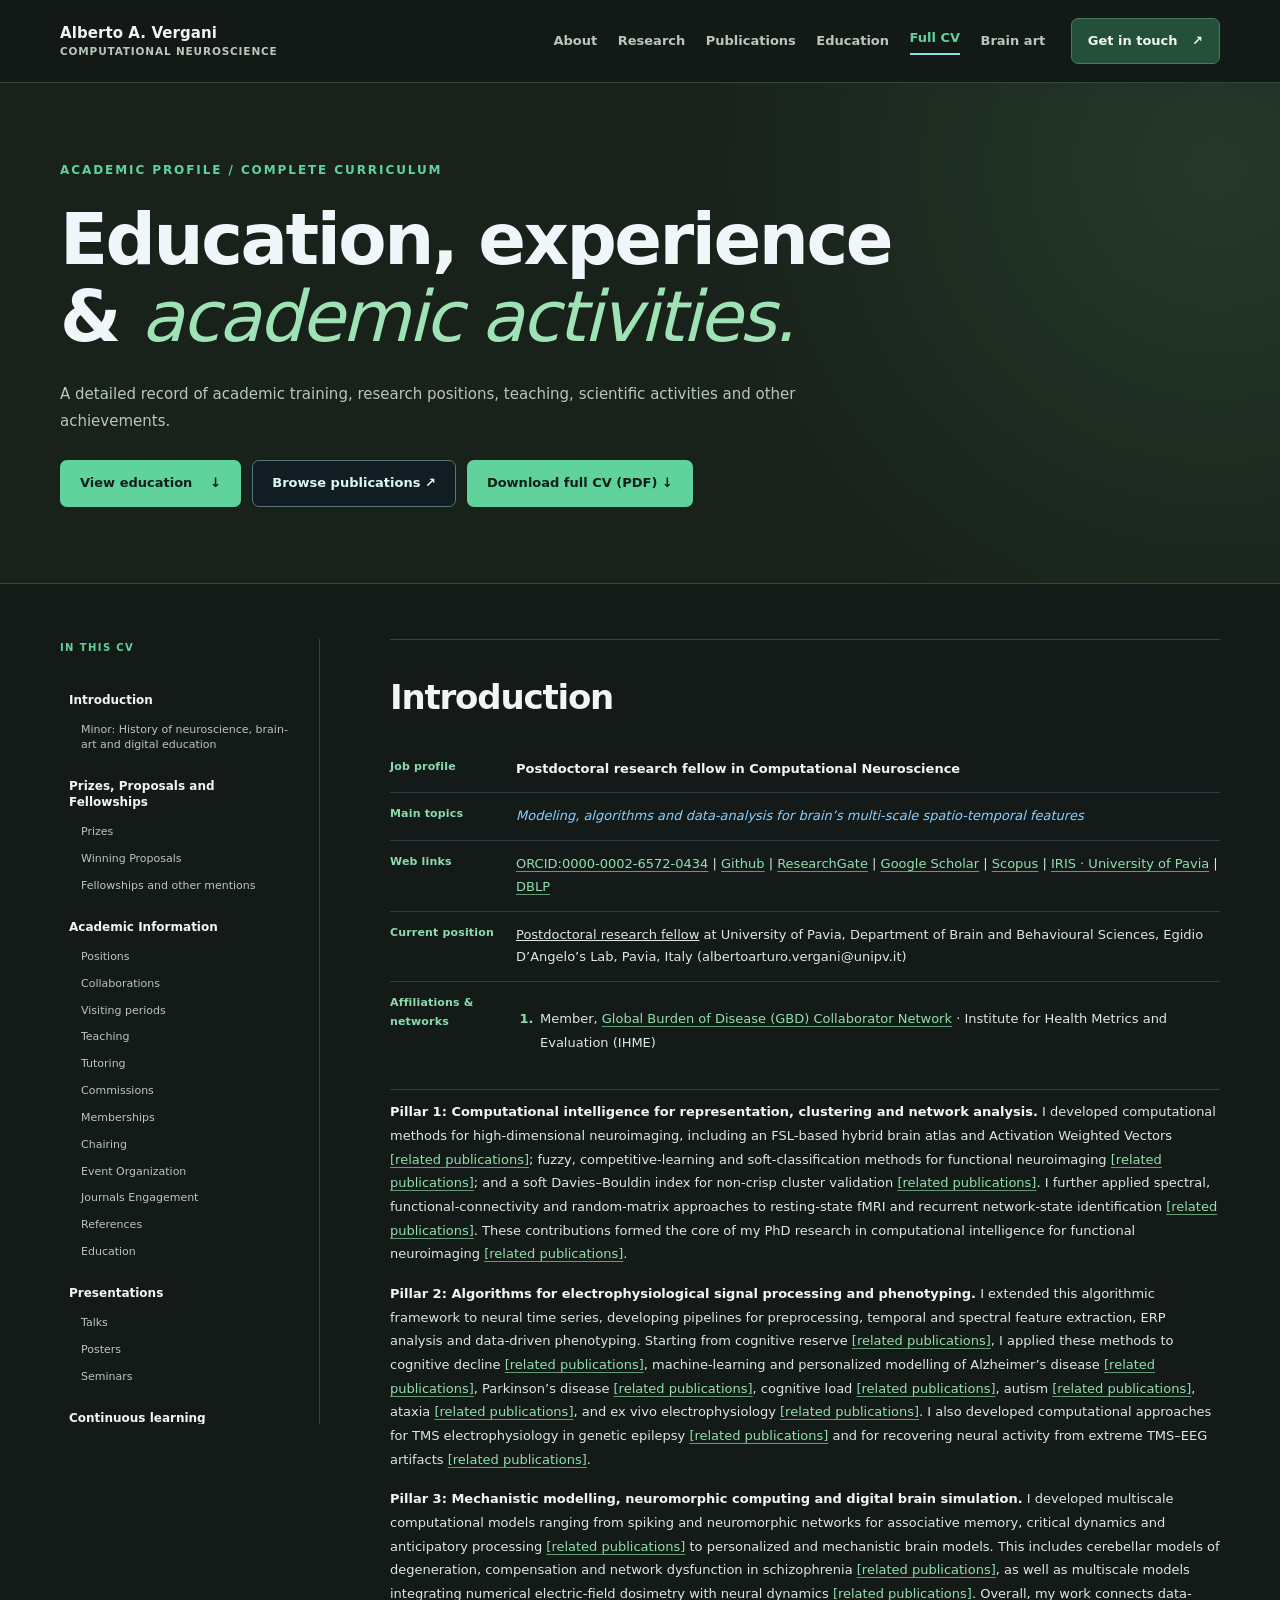
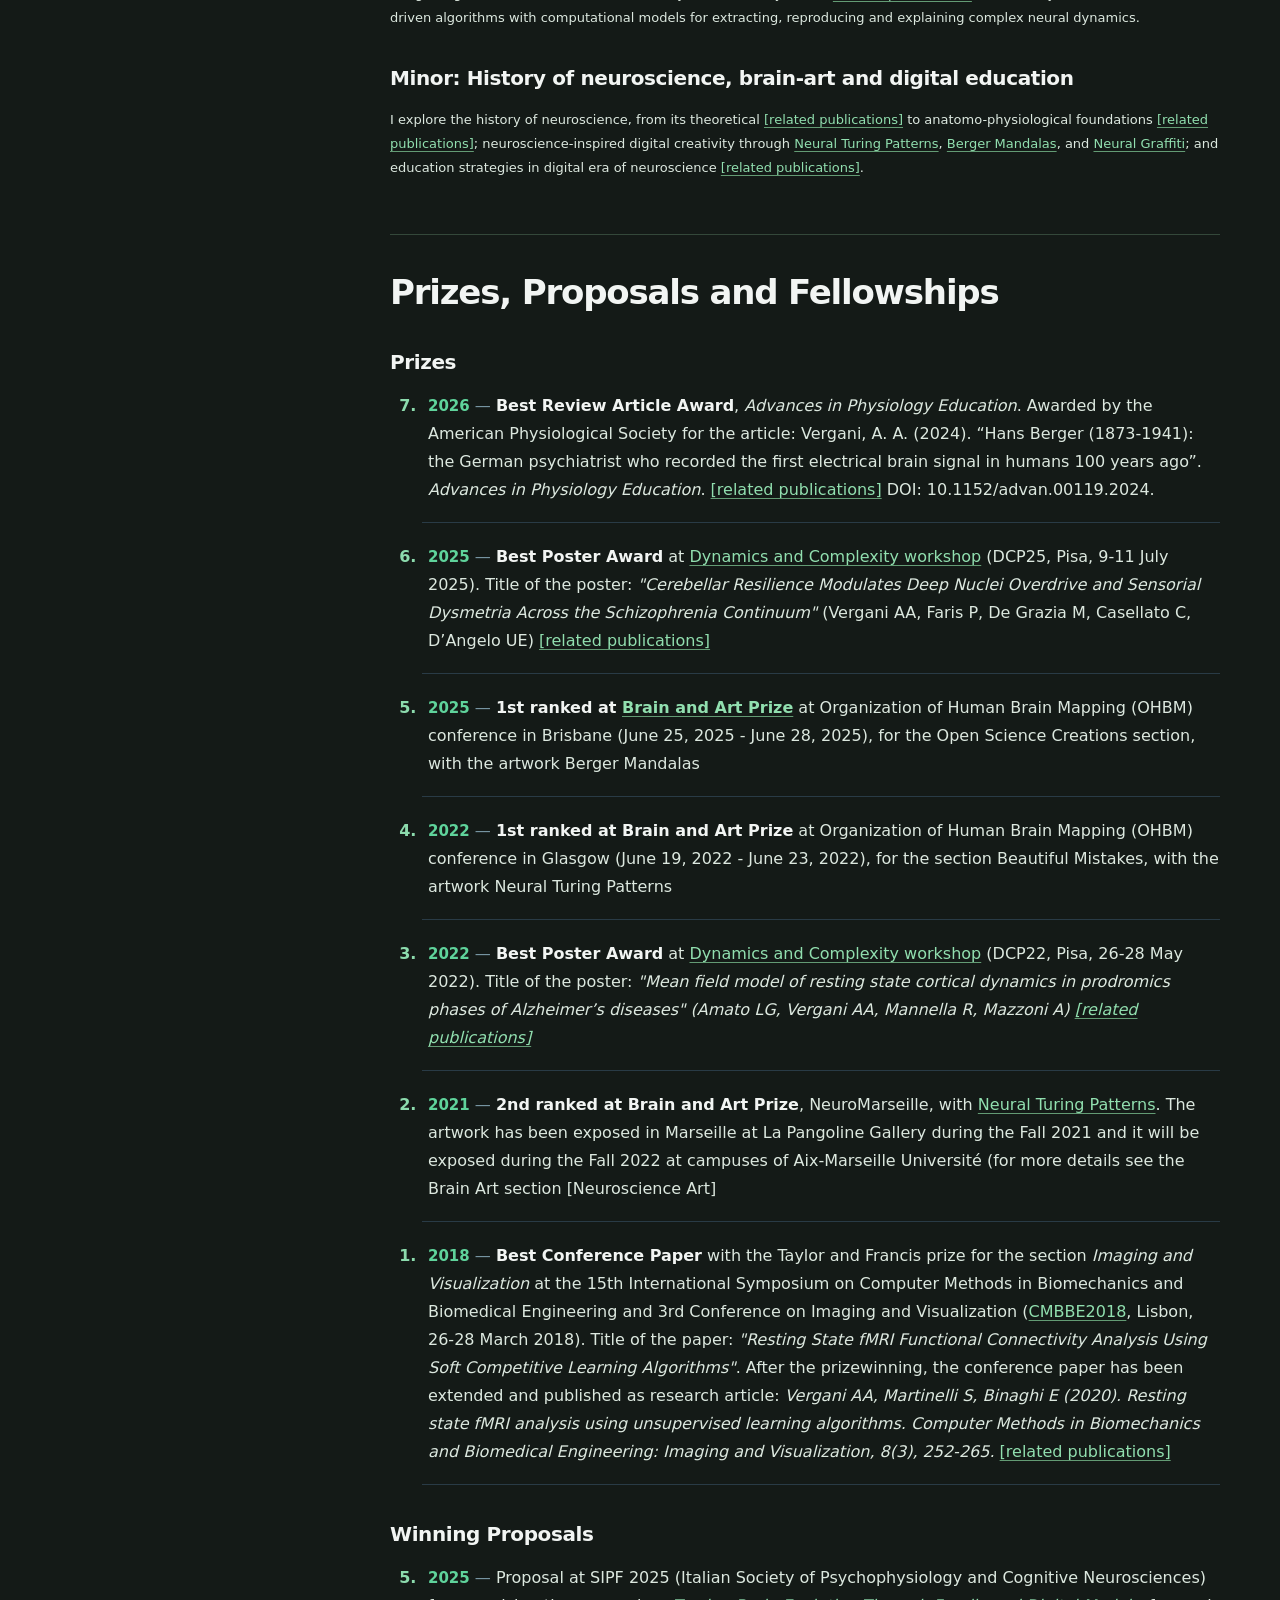
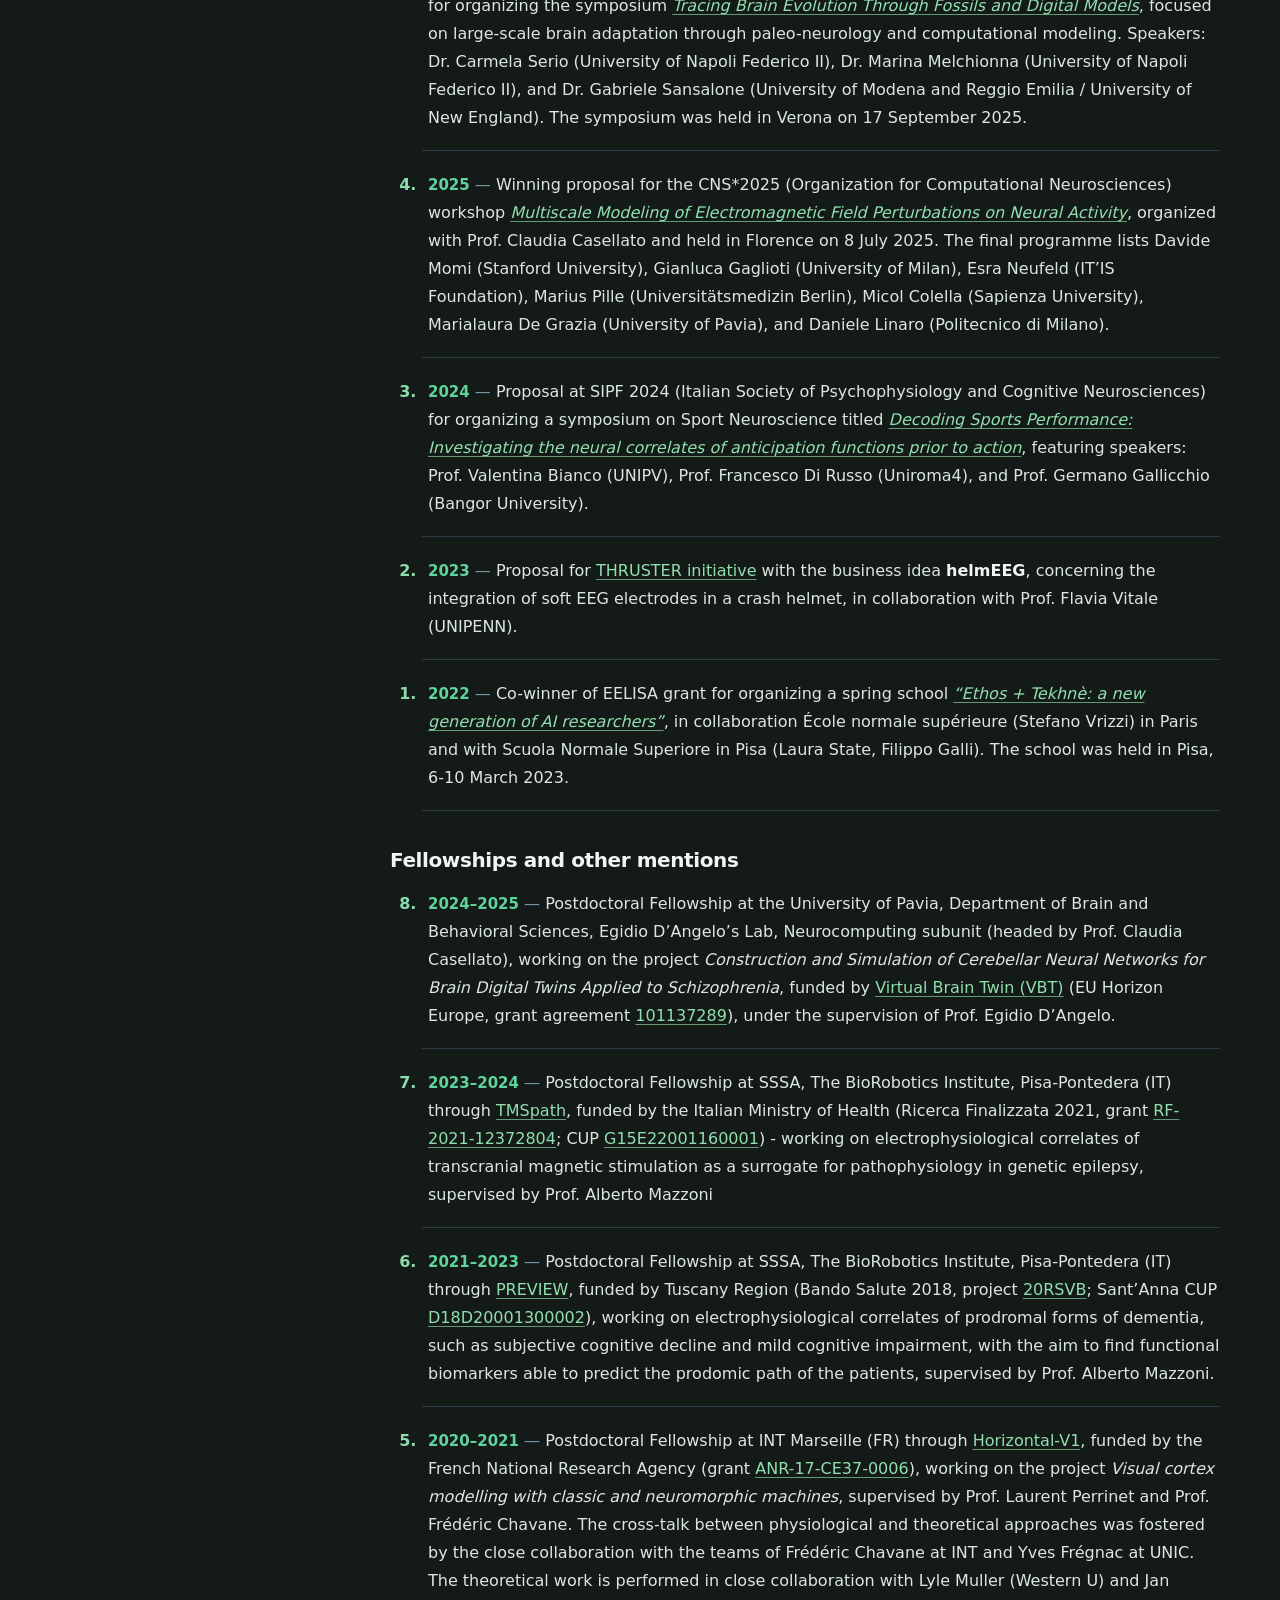
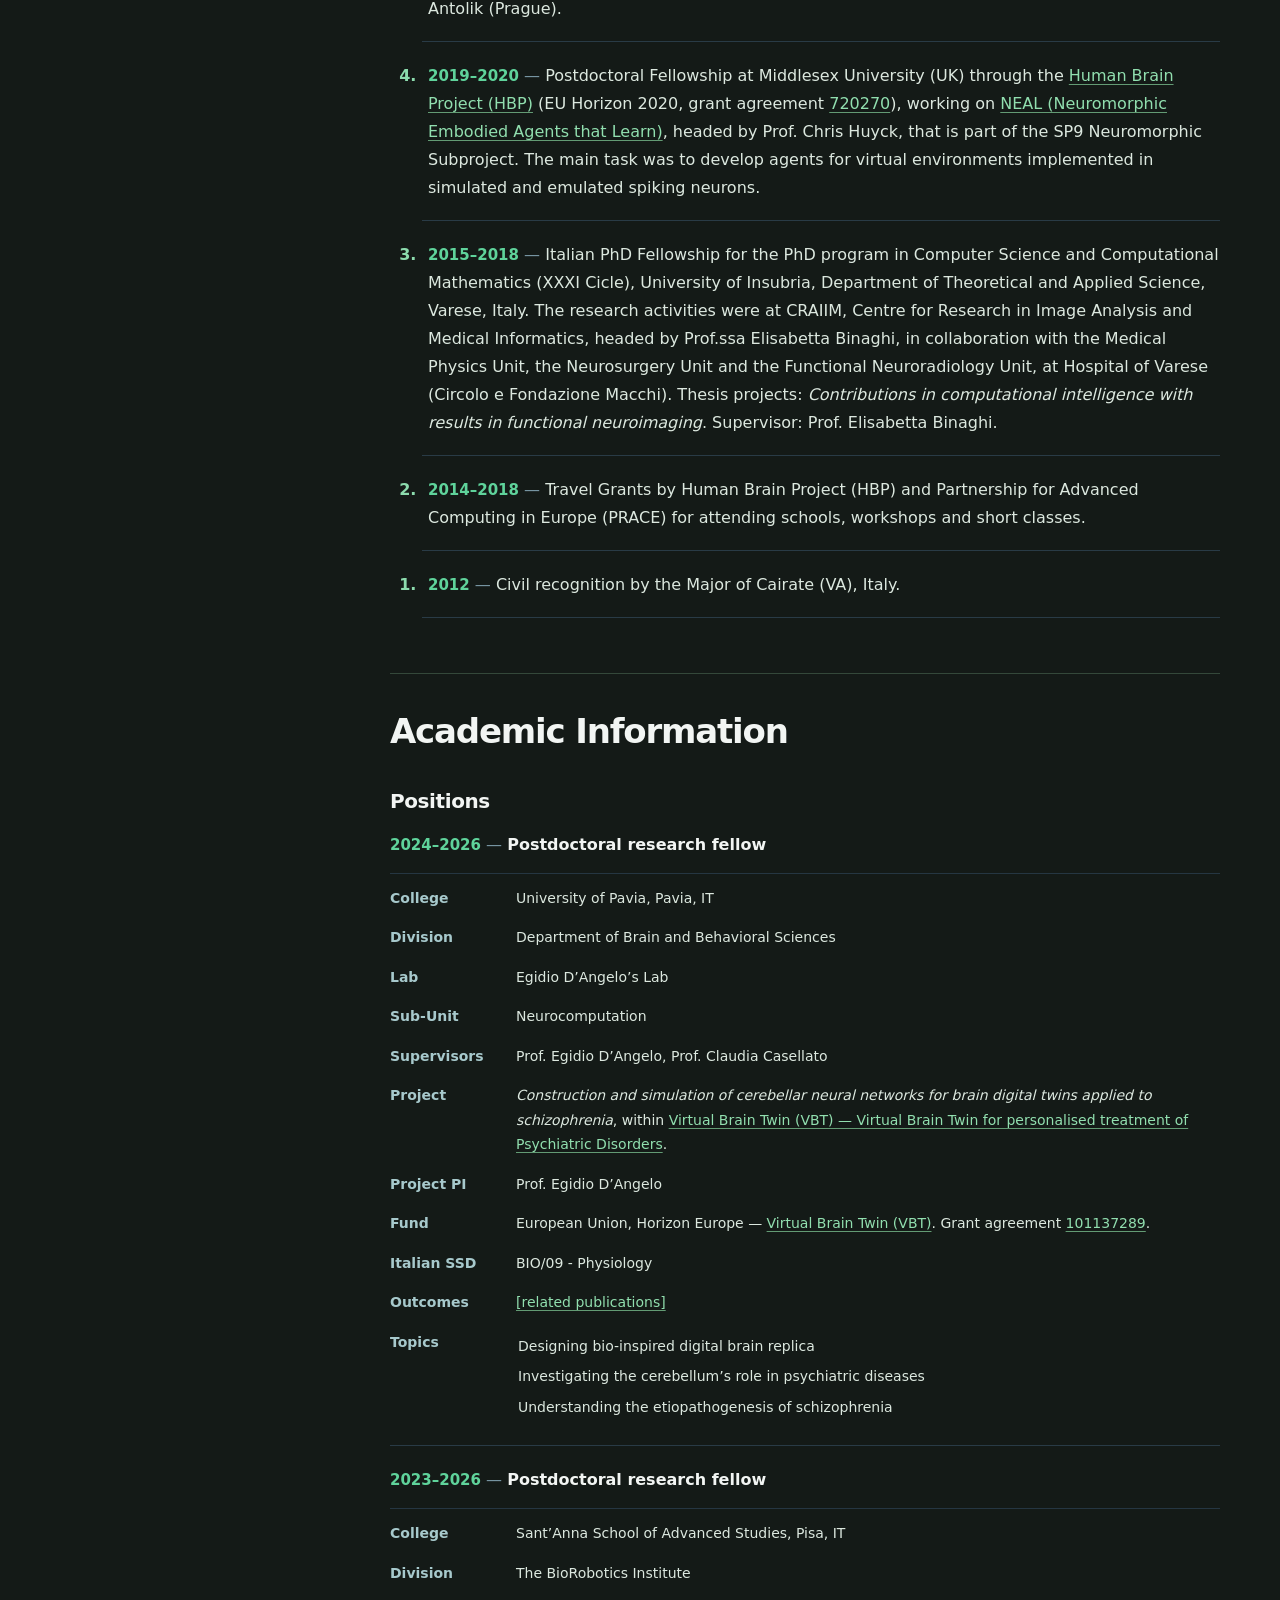
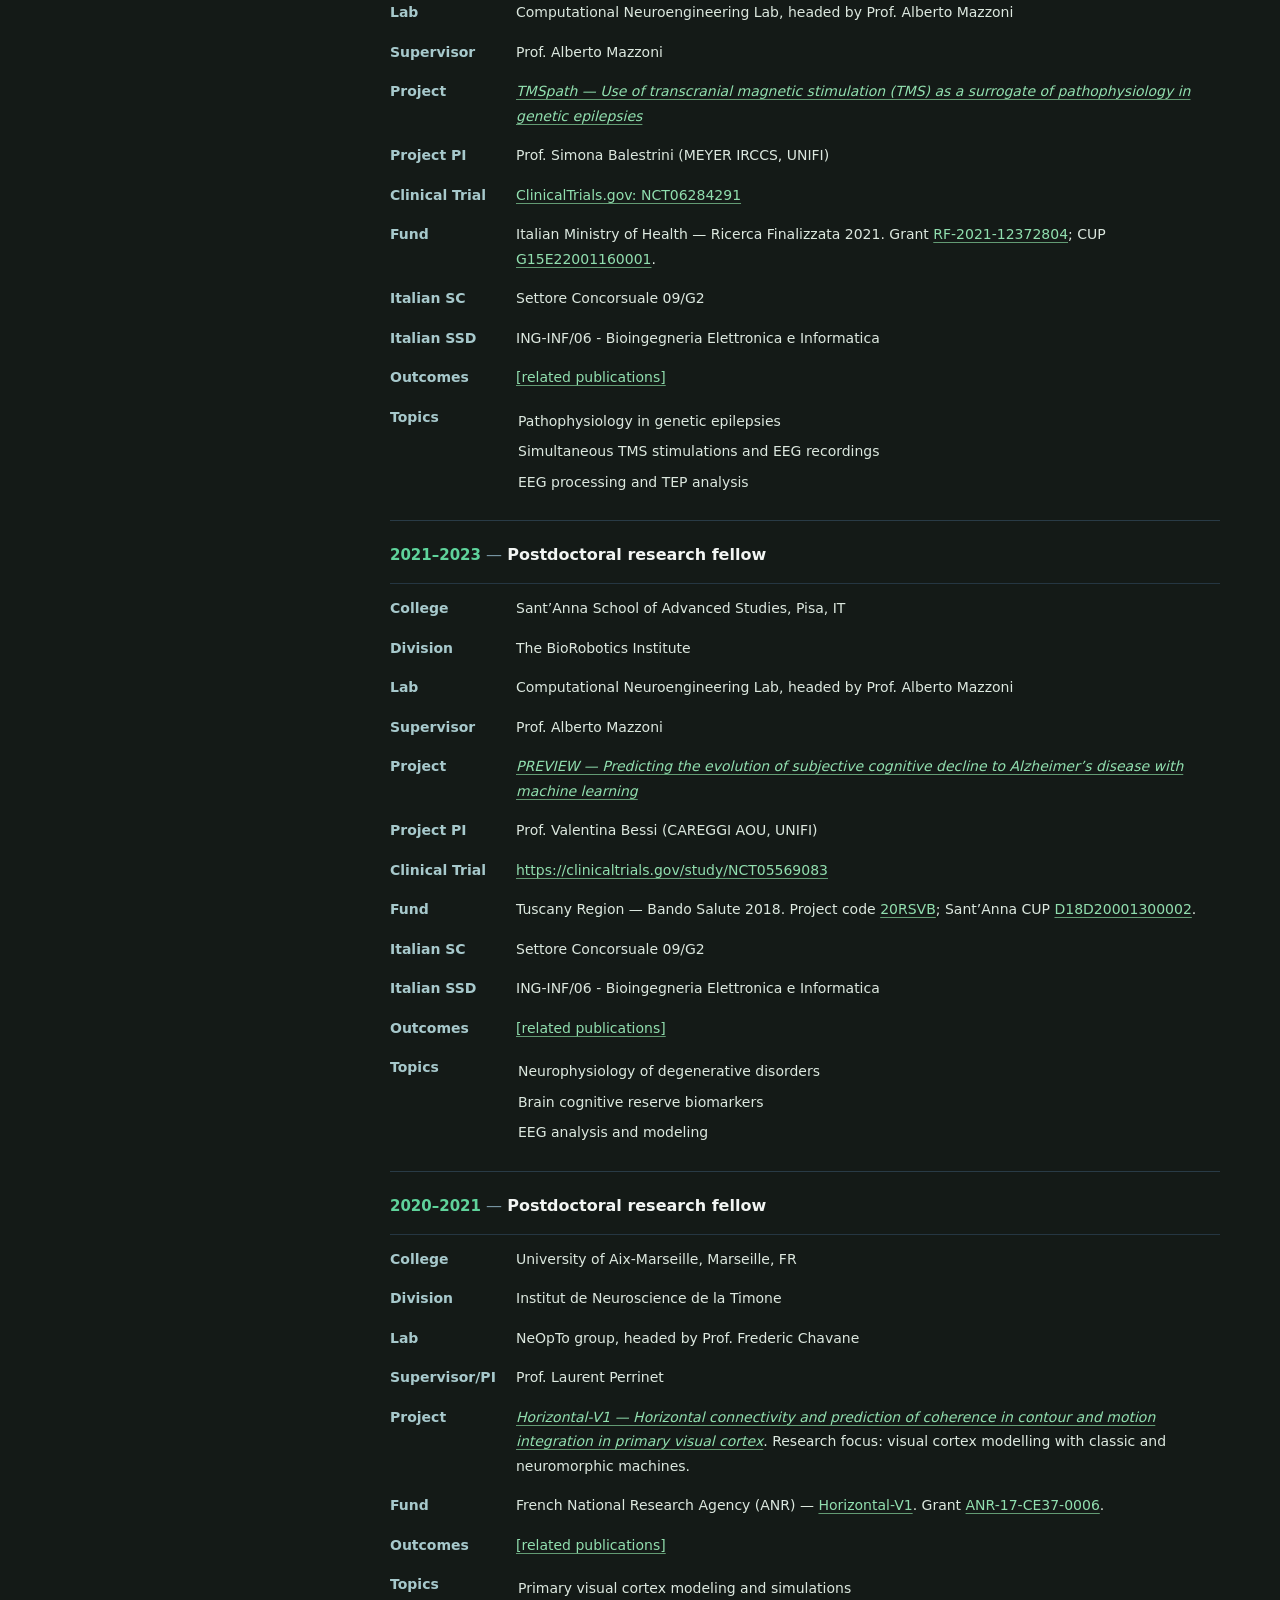
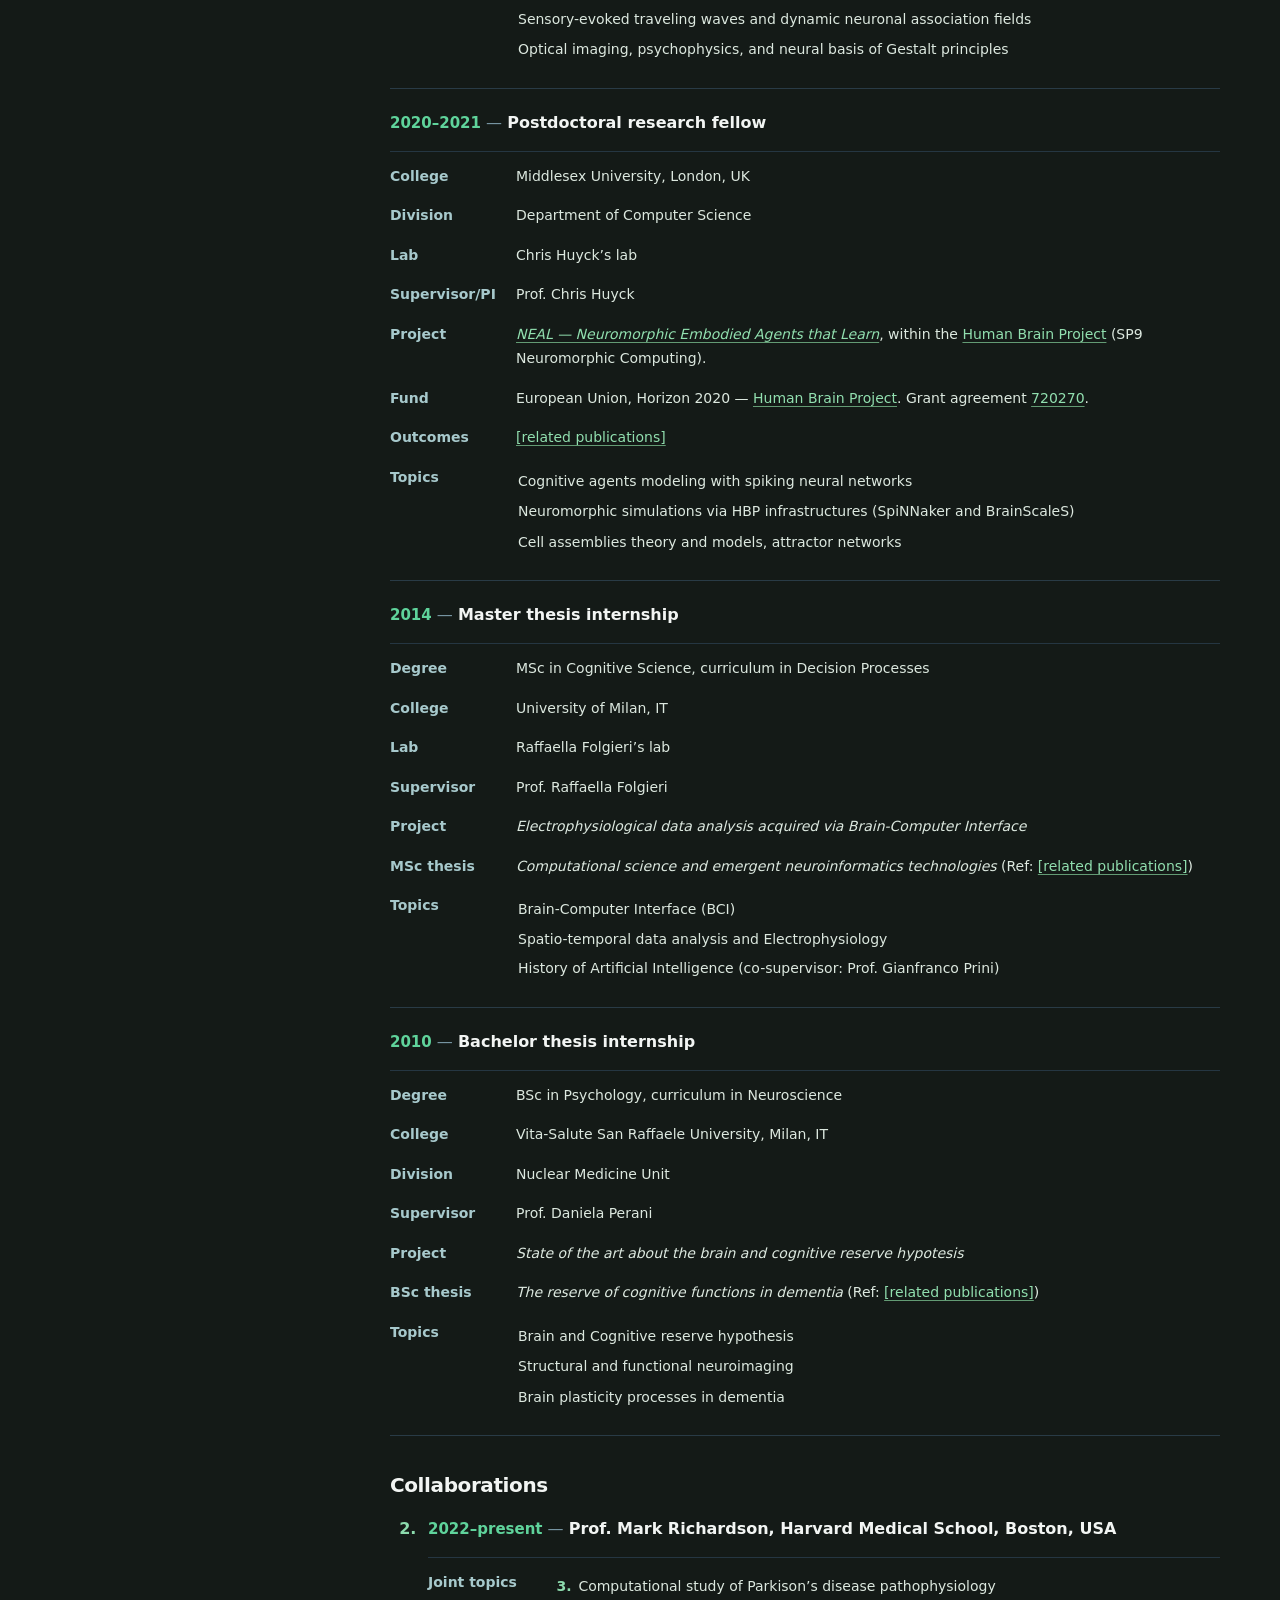
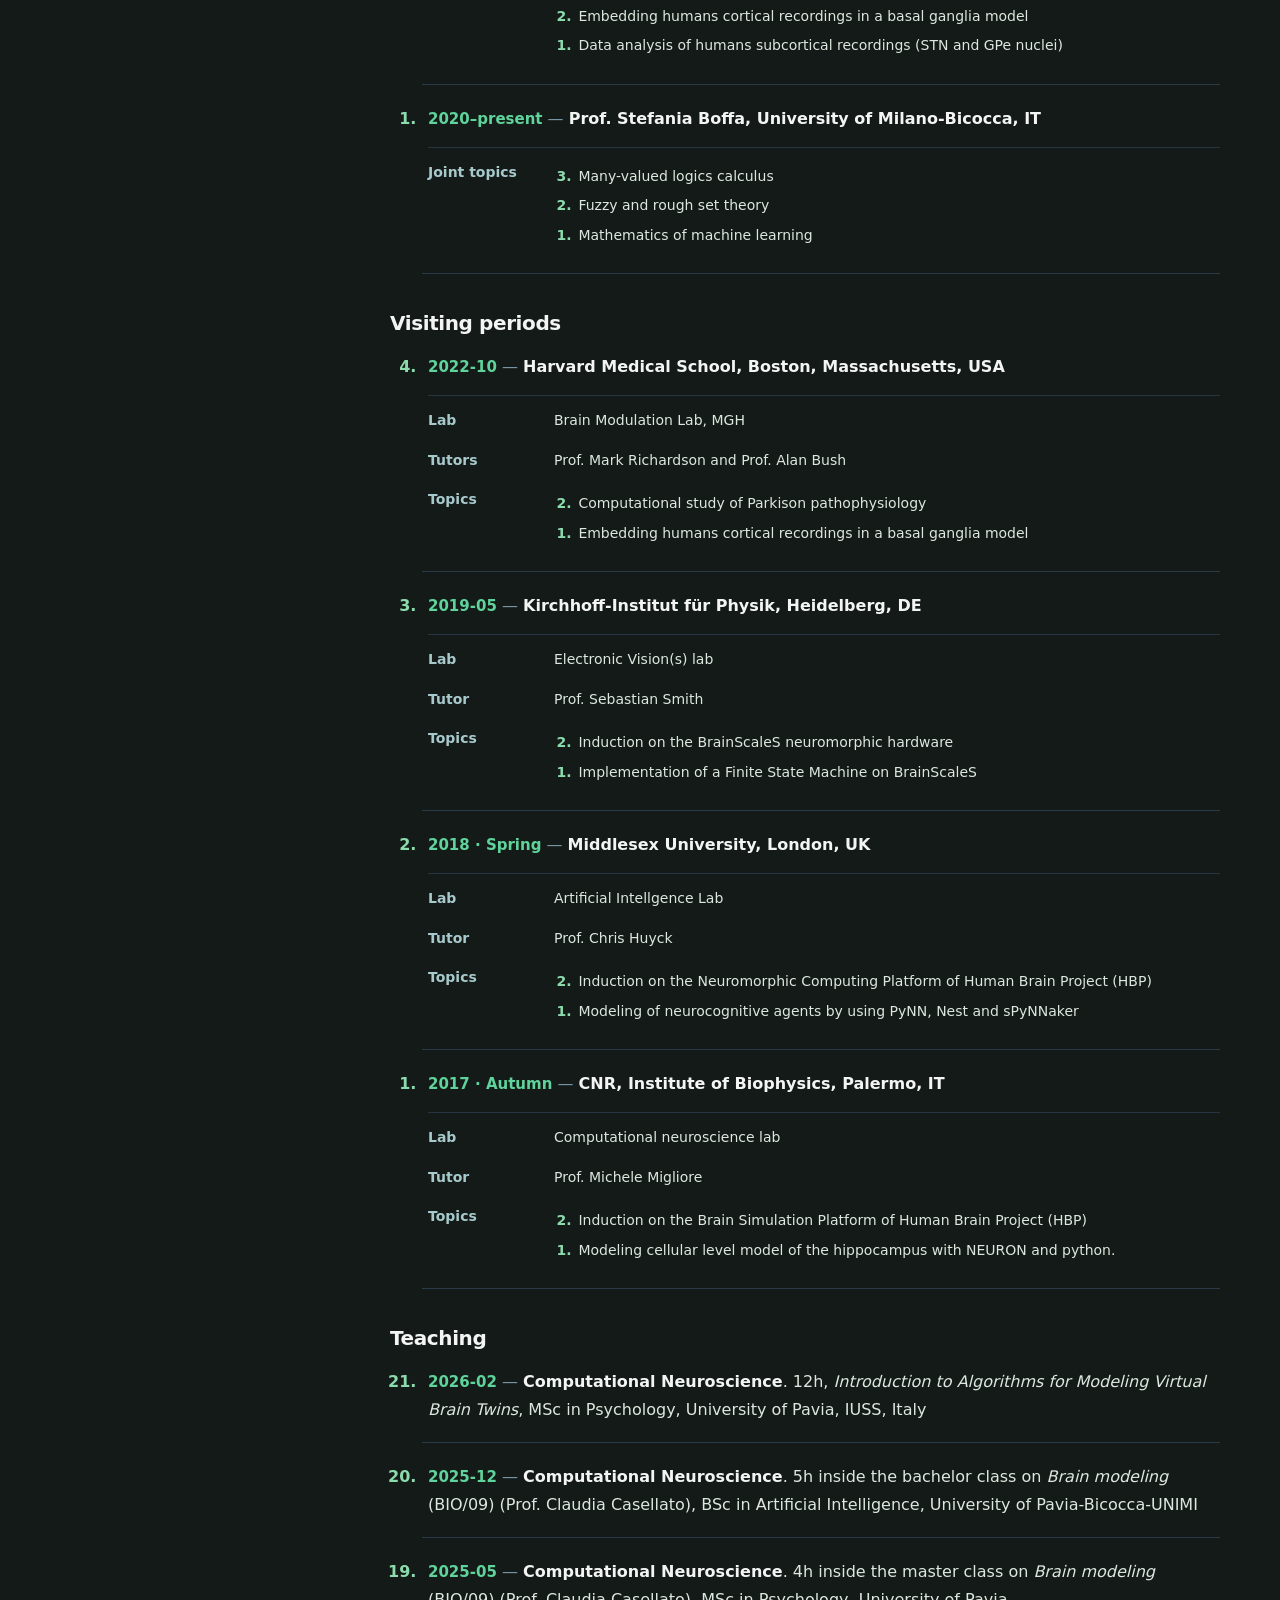
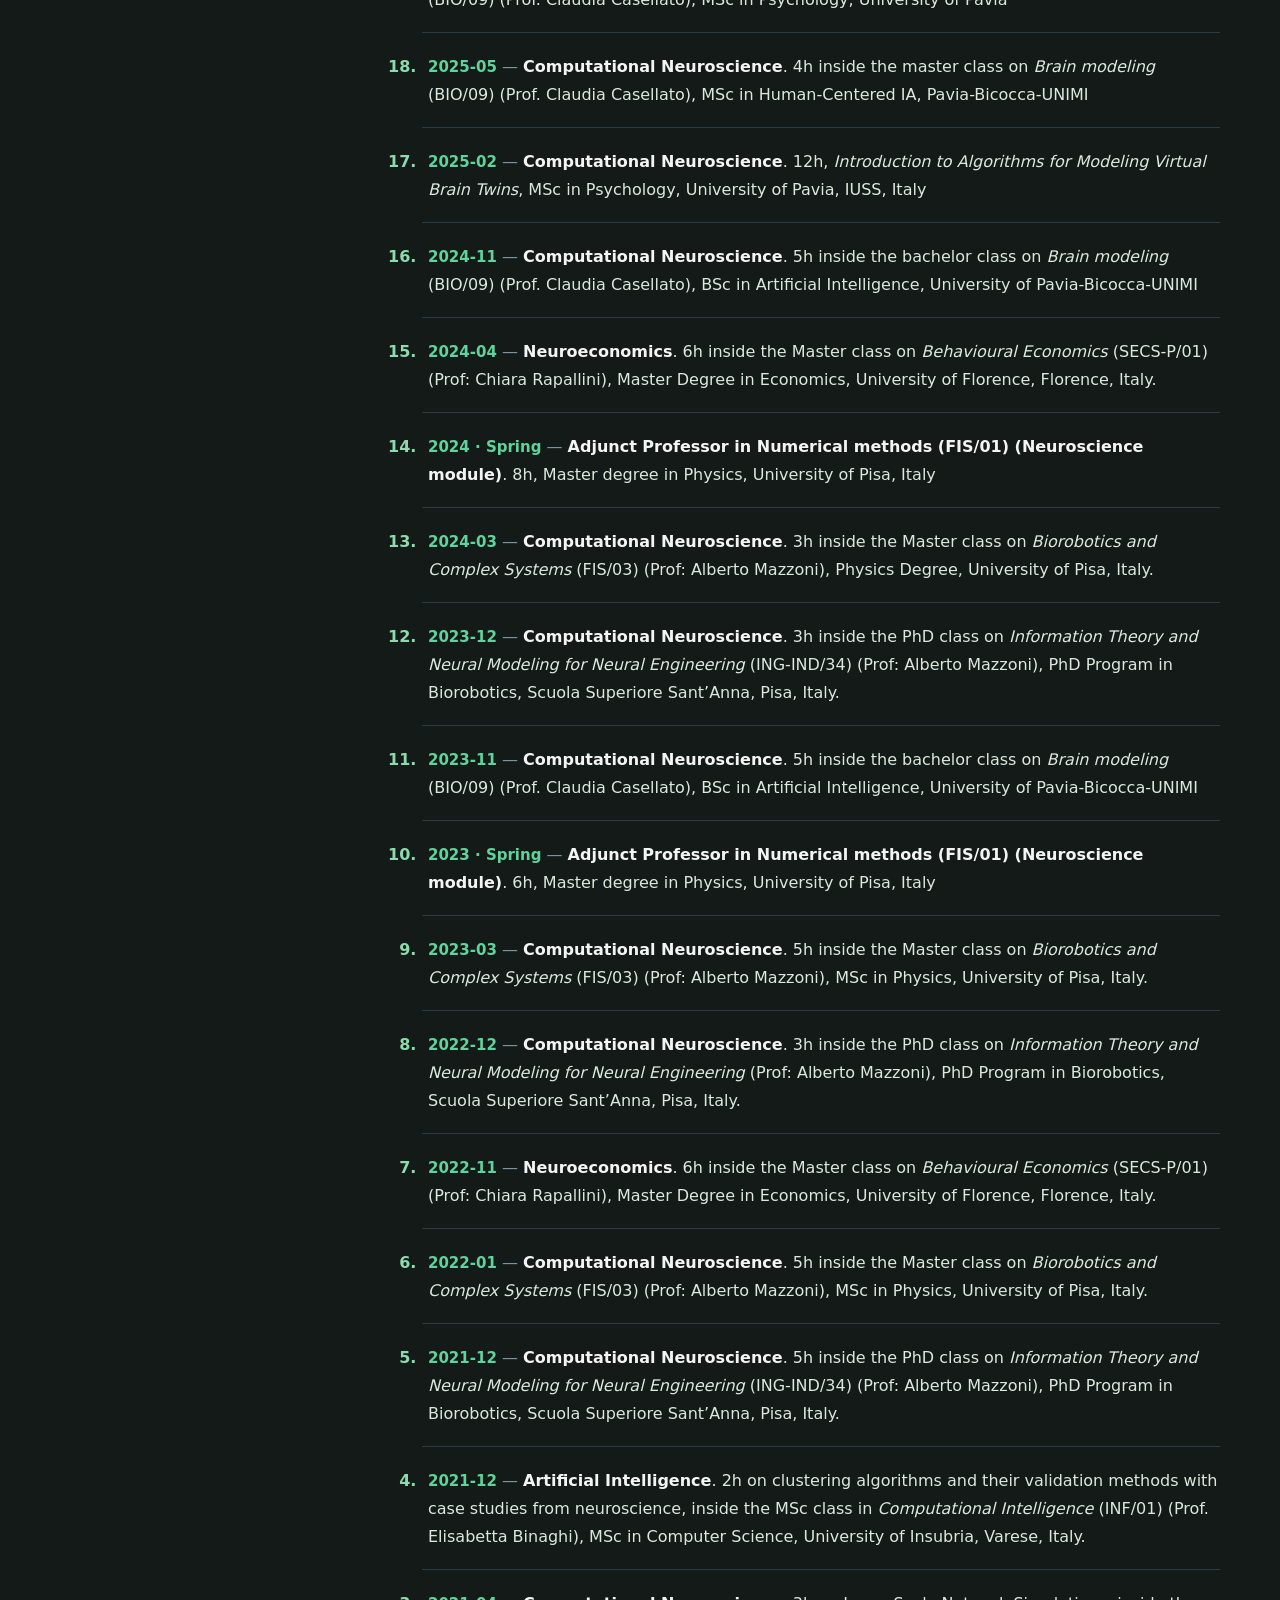
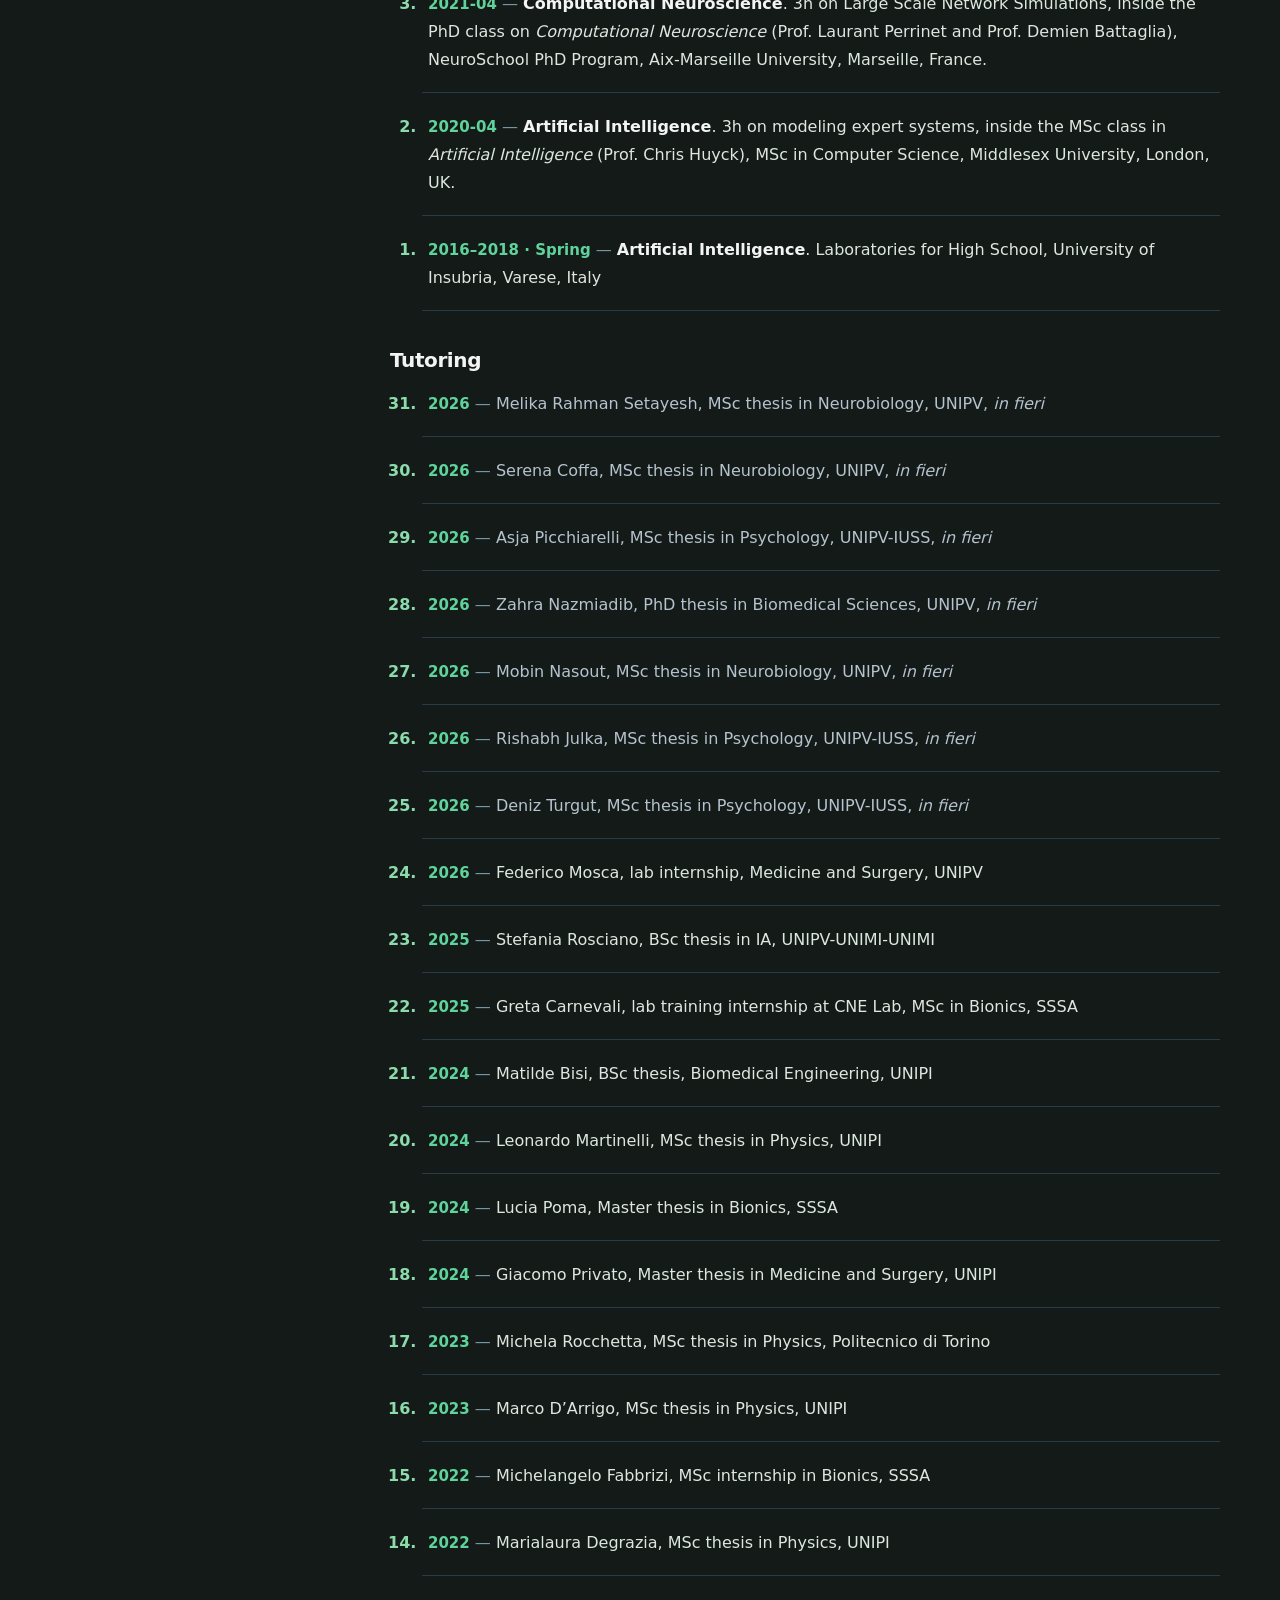
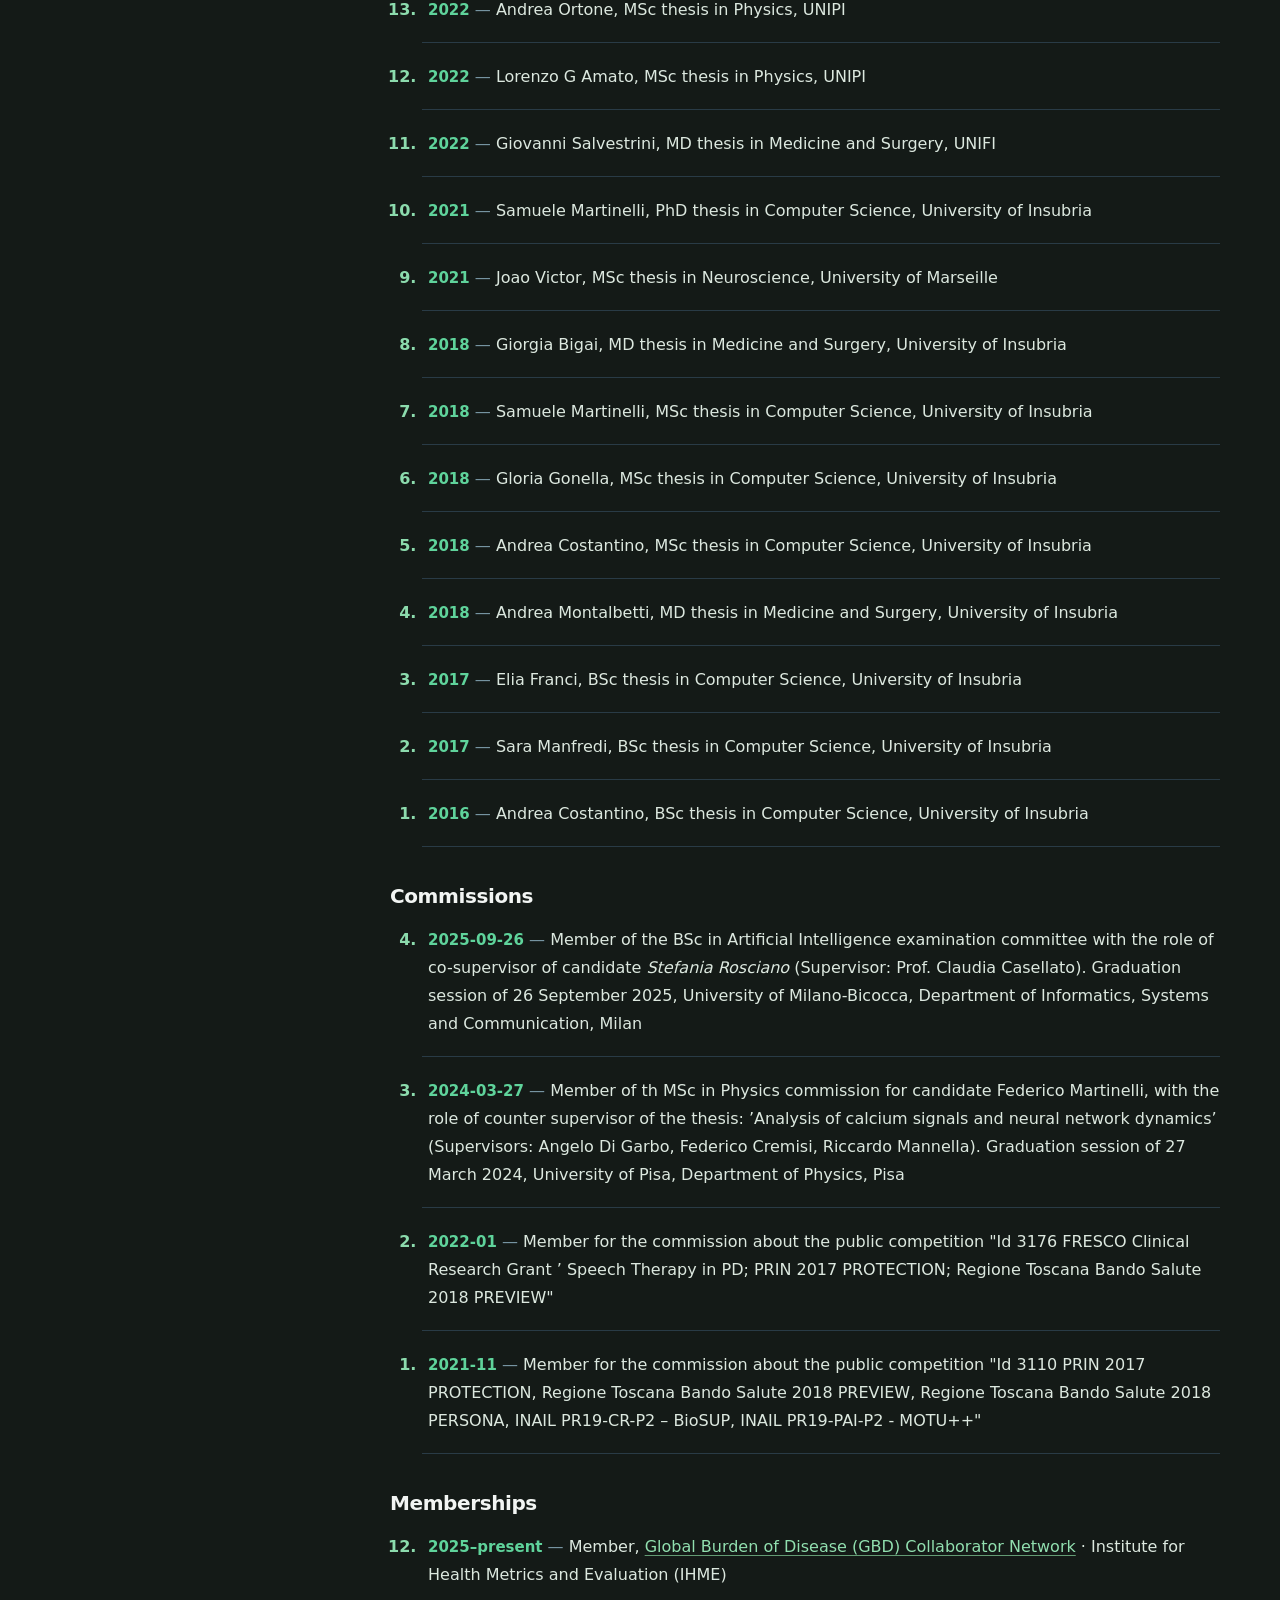
==== commit fde842e5: "Load refreshed accessible visual theme on cv.html" ====
--- a/cv.html
+++ b/cv.html
@@ -4,11 +4,11 @@
 <meta charset="utf-8">
 <meta name="viewport" content="width=device-width, initial-scale=1">
 <meta name="color-scheme" content="dark">
-<meta name="theme-color" content="#000000">
+<meta name="theme-color" content="#141A17">
 <meta name="description" content="Complete academic CV of Alberto Arturo Vergani: education, research positions, collaborations, teaching, prizes, presentations, training, outreach, neuroscience art and scientific outcomes.">
 <title>Academic CV · Alberto Arturo Vergani</title>
 <link rel="icon" type="image/svg+xml" href="assets/favicon.svg">
-<link rel="stylesheet" href="assets/style.css?v=d380299121ff">
+<link rel="stylesheet" href="assets/style.css?v=readability-20261121">
 <script src="assets/main.js" defer></script>
 </head>
 <body data-page="cv">
@@ -310,7 +310,7 @@
 <ul aria-label="Education" class="cv-record-list cv-record-list-plain" role="list">
 <li class="cv-record" data-record="868f5dcf10"><p class="cv-entry"><time class="cv-date" datetime="2018">2018</time><span aria-hidden="true" class="cv-date-separator"> — </span><strong>PhD in Computer Science and Computational Mathematics</strong></p><dl class="cv-entry-details"><dt>College</dt><dd><p>University of Insubria, Varese, IT</p></dd><dt>Thesis</dt><dd><p><em><a href="https://doi.org/10.13140/RG.2.2.19623.11689" rel="noopener noreferrer" target="_blank">Contributions in computational intelligence with results in functional neuroimaging</a></em></p></dd><dt>Supervisor</dt><dd><p>Prof. Elisabetta Binaghi</p></dd></dl></li>
 <li class="cv-record" data-record="2ef9612413"><p class="cv-entry"><time class="cv-date" datetime="2014">2014</time><span aria-hidden="true" class="cv-date-separator"> — </span><strong>MSc in Cognitive Science</strong></p><dl class="cv-entry-details"><dt>College</dt><dd><p>University of Milan, Milan, IT</p></dd><dt>Thesis</dt><dd><p><em><a href="https://doi.org/10.13140/RG.2.2.12912.23042" rel="noopener noreferrer" target="_blank">Computational science and emergent neuroinformatics technologies</a></em></p></dd><dt>Supervisors</dt><dd><p>Prof. Raffaella Folgieri and Prof. Gianfranco Prini</p></dd></dl></li>
-<li class="cv-record" data-record="fea34f6d37"><p class="cv-entry"><time class="cv-date" datetime="2011">2011</time><span aria-hidden="true" class="cv-date-separator"> — </span><strong>BSc in Psychology</strong></p><dl class="cv-entry-details"><dt>College</dt><dd><p>Vita-Salute San Raffaele University, Milan, IT</p></dd><dt>Thesis</dt><dd><p><em><a href="https://doi.org/10.13140/RG.2.2.28011.72483" rel="noopener noreferrer" target="_blank">The reserve of cognitive functions in dementia</a></em></p></dd><dt>Supervisor</dt><dd><p>Prof. Daniela Perani</p></dd></dl></li>
+<li class="cv-record" data-record="fea34f6d37"><p class="cv-entry"><time class="cv-date" datetime="2011">2011</time><span aria-hidden="true" class="cv-date-separator"> — </span><strong>BSc in Psychology</strong></p><dl class="cv-entry-details"><dt>Curriculum</dt><dd><p>Neuroscience</p></dd><dt>College</dt><dd><p>Vita-Salute San Raffaele University, Milan, IT</p></dd><dt>Thesis</dt><dd><p><em><a href="https://doi.org/10.13140/RG.2.2.28011.72483" rel="noopener noreferrer" target="_blank">The reserve of cognitive functions in dementia</a></em></p></dd><dt>Supervisor</dt><dd><p>Prof. Daniela Perani</p></dd></dl></li>
 <li class="cv-record" data-record="69bc0b382a"><p class="cv-entry"><time class="cv-date" datetime="2007">2007</time><span aria-hidden="true" class="cv-date-separator"> — </span><strong>Diploma in Electronics and Telecommunication Engineering</strong></p><dl class="cv-entry-details"><dt>College</dt><dd><p>High school in Busto Arsizio, IT</p></dd><dt>Project</dt><dd><p><em>Design and assembly of a thermostatic system (Prof. Bau and Prof. Maini)</em></p></dd></dl></li>
 </ul>
 <h2 id="presentations">Presentations</h2>
--- a/assets/style.css
+++ b/assets/style.css
@@ -15,25 +15,25 @@
 .site-nav{display:flex;align-items:center;gap:27px}.site-nav a{font-size:13px;font-weight:650;white-space:nowrap;color:#42555d}.site-nav a:hover,.site-nav a.active{color:var(--teal)}.site-nav a.active:after{content:"";display:block;height:2px;background:var(--teal);margin-top:3px}.site-nav .nav-contact{background:var(--deep);color:white;padding:11px 16px;border-radius:7px;margin-left:5px}.site-nav .nav-contact:hover{background:var(--teal);color:white}.nav-contact span{margin-left:10px}
 .nav-toggle{display:none;border:0;background:none;width:42px;height:42px;padding:12px}.nav-toggle span{display:block;width:100%;height:2px;background:var(--ink);margin:4px 0;transition:transform .2s}
 .eyebrow{color:var(--teal);font-size:11px;text-transform:uppercase;letter-spacing:.16em;font-weight:800;margin:0 0 23px;line-height:1.5}.light-eyebrow{color:#89dac6}.eyebrow-line{display:inline-block;width:20px;height:1px;background:currentColor;vertical-align:middle;margin:0 8px 3px 0}
-h1,h2,h3,p{margin-top:0}h1,h2,h3{line-height:1.16}h1,h2{letter-spacing:-.04em}h2{font-family:Georgia,"Times New Roman",serif;font-size:clamp(34px,4.5vw,57px);font-weight:500;line-height:1.14;margin-bottom:0}h2 em,.hero-lead em,.pub-hero h1 em,.contact-section h2 em{font-style:italic;color:var(--teal);font-weight:400}h3{letter-spacing:-.02em}
+h1,h2,h3,p{margin-top:0}h1,h2,h3{line-height:1.16}h1,h2{letter-spacing:-.04em}h2{font-family:Inter,ui-sans-serif,system-ui,-apple-system,BlinkMacSystemFont,"Segoe UI",sans-serif;font-size:clamp(34px,4.5vw,57px);font-weight:500;line-height:1.14;margin-bottom:0}h2 em,.hero-lead em,.pub-hero h1 em,.contact-section h2 em{font-style:italic;color:var(--teal);font-weight:400}h3{letter-spacing:-.02em}
 .section{padding-block:112px}.section-heading{display:flex;justify-content:space-between;gap:60px;align-items:end;margin-bottom:47px}.section-intro{max-width:340px;color:var(--muted);font-size:15px;line-height:1.8;margin:0 5px 7px 0}.slim-heading{margin-bottom:38px}.text-link{display:inline-flex;align-items:center;gap:16px;font-weight:750;color:var(--deep);font-size:13px;border-bottom:1px solid var(--deep);padding-bottom:6px;white-space:nowrap}.text-link:hover{color:var(--teal);border-color:var(--teal)}
 /* HERO */
 .hero{position:relative;background:radial-gradient(circle at 80% 26%,#214e57 0%,transparent 37%),linear-gradient(120deg,#102c38,#123946 63%,#0d2c39);color:#fff;overflow:hidden}.hero-lines{pointer-events:none;position:absolute;inset:0;opacity:.15;background-image:linear-gradient(#82b0ab 1px,transparent 1px),linear-gradient(90deg,#82b0ab 1px,transparent 1px);background-size:82px 82px;mask-image:linear-gradient(100deg,transparent 22%,black 100%)}
 .hero-grid{min-height:555px;padding-block:94px 96px;display:grid;grid-template-columns:minmax(0,1fr);align-items:center;position:relative;z-index:1}.hero-copy{max-width:900px}
-.hero h1{font-family:Georgia,"Times New Roman",serif;font-weight:500;font-size:clamp(60px,7.6vw,105px);line-height:1.04;margin:0 0 27px;letter-spacing:-.055em}.hero h1 span{color:#a9e5d6}.hero-lead{font-size:clamp(20px,2.3vw,28px);letter-spacing:-.03em;line-height:1.33;margin-bottom:22px;font-weight:600}.hero-lead em{color:#c2ddd5}.hero-description{color:#c6d9d8;max-width:680px;line-height:1.9;font-size:15px;margin-bottom:30px}
+.hero h1{font-family:Inter,ui-sans-serif,system-ui,-apple-system,BlinkMacSystemFont,"Segoe UI",sans-serif;font-weight:500;font-size:clamp(60px,7.6vw,105px);line-height:1.04;margin:0 0 27px;letter-spacing:-.055em}.hero h1 span{color:#a9e5d6}.hero-lead{font-size:clamp(20px,2.3vw,28px);letter-spacing:-.03em;line-height:1.33;margin-bottom:22px;font-weight:600}.hero-lead em{color:#c2ddd5}.hero-description{color:#c6d9d8;max-width:680px;line-height:1.9;font-size:15px;margin-bottom:30px}
 .hero-actions{display:flex;flex-wrap:wrap;gap:12px}.button{display:inline-flex;align-items:center;justify-content:center;gap:18px;min-height:47px;padding:10px 19px;border:1px solid transparent;border-radius:7px;font-weight:750;font-size:13px;transition:background .2s,border .2s,transform .2s}.button:hover{transform:translateY(-2px)}.button-primary{background:#a5e5d5;color:#17363c}.button-primary:hover{background:#c8f3e5;color:#12353e}.button-outline{color:#eff9f4;border-color:#7b9a9a}.button-outline:hover{border-color:#acdccc;color:white}
 .hero-affiliation{font-size:12px;font-weight:600;letter-spacing:.005em;color:#a9c5c5;margin-top:32px;line-height:1.8}.availability-dot{display:inline-block;width:7px;height:7px;border-radius:50%;background:#9bdcca;margin-right:6px}.subtle-divider{margin-inline:8px;color:#759f9e}
 .identity-strip{background:#e6f0eb;border-bottom:1px solid #d7e6dc}.strip-inner{display:flex;justify-content:space-between;align-items:center;gap:16px;min-height:74px}.strip-inner>span:not(.strip-cross){font-size:12px;letter-spacing:.045em;font-weight:750;color:#32635e}.strip-cross{font-size:14px;color:#8cb8a7}
 /* RESEARCH */
-.research-section{background:#fafbf8}.research-grid{display:grid;grid-template-columns:repeat(3,minmax(0,1fr));gap:16px}.research-card{position:relative;background:white;border:1px solid #e2e7e2;border-radius:12px;padding:29px 27px 25px;min-height:360px;display:flex;flex-direction:column;box-shadow:0 13px 37px rgba(16,59,54,.025);transition:transform .2s,box-shadow .2s}.research-card:hover{transform:translateY(-4px);box-shadow:var(--shadow)}.research-index{font-size:11px;font-weight:800;letter-spacing:.08em;color:#9dacaa}.research-icon{height:87px;display:flex;align-items:center}.research-icon svg{width:70px;height:70px;fill:none;stroke:#428e87;stroke-width:2;stroke-linecap:round;stroke-linejoin:round}.research-card h3{font-family:Georgia,serif;font-size:24px;font-weight:500;letter-spacing:-.025em;margin:0 0 13px}.research-card p{font-size:13px;line-height:1.8;color:var(--muted);margin-bottom:22px}.topic-tags{display:flex;flex-wrap:wrap;gap:6px;margin-top:auto}.topic-tags span{background:#f0f5f1;color:#52716c;border-radius:4px;padding:5px 8px;font-size:10px;font-weight:750}.research-aside{margin-top:21px;padding:25px 29px;background:#eaf1ed;border-left:3px solid #68b5a8;display:flex;justify-content:space-between;align-items:center;gap:20px}.research-aside>div{display:flex;flex-direction:column;gap:4px}.mini-label{font-size:10px;letter-spacing:.15em;color:var(--teal);font-weight:800}.research-aside strong{font-family:Georgia,serif;font-size:18px;font-weight:500}
+.research-section{background:#fafbf8}.research-grid{display:grid;grid-template-columns:repeat(3,minmax(0,1fr));gap:16px}.research-card{position:relative;background:white;border:1px solid #e2e7e2;border-radius:12px;padding:29px 27px 25px;min-height:360px;display:flex;flex-direction:column;box-shadow:0 13px 37px rgba(16,59,54,.025);transition:transform .2s,box-shadow .2s}.research-card:hover{transform:translateY(-4px);box-shadow:var(--shadow)}.research-index{font-size:11px;font-weight:800;letter-spacing:.08em;color:#9dacaa}.research-icon{height:87px;display:flex;align-items:center}.research-icon svg{width:70px;height:70px;fill:none;stroke:#428e87;stroke-width:2;stroke-linecap:round;stroke-linejoin:round}.research-card h3{font-family:Inter,ui-sans-serif,system-ui,-apple-system,BlinkMacSystemFont,"Segoe UI",sans-serif;font-size:24px;font-weight:500;letter-spacing:-.025em;margin:0 0 13px}.research-card p{font-size:13px;line-height:1.8;color:var(--muted);margin-bottom:22px}.topic-tags{display:flex;flex-wrap:wrap;gap:6px;margin-top:auto}.topic-tags span{background:#f0f5f1;color:#52716c;border-radius:4px;padding:5px 8px;font-size:10px;font-weight:750}.research-aside{margin-top:21px;padding:25px 29px;background:#eaf1ed;border-left:3px solid #68b5a8;display:flex;justify-content:space-between;align-items:center;gap:20px}.research-aside>div{display:flex;flex-direction:column;gap:4px}.mini-label{font-size:10px;letter-spacing:.15em;color:var(--teal);font-weight:800}.research-aside strong{font-family:Inter,ui-sans-serif,system-ui,-apple-system,BlinkMacSystemFont,"Segoe UI",sans-serif;font-size:18px;font-weight:500}
 /* RECENT WORK */
-.selected-section{background:#fff}.featured-list{display:grid;grid-template-columns:repeat(3,minmax(0,1fr));gap:16px}.featured-card{padding:28px 26px 24px;border:1px solid var(--line);border-radius:9px;display:flex;flex-direction:column;min-height:302px;transition:border .2s,box-shadow .2s}.featured-card:hover{border-color:#b0d5c9;box-shadow:var(--shadow)}.featured-meta{display:flex;align-items:center;justify-content:space-between;font-size:10px;letter-spacing:.1em;text-transform:uppercase;color:var(--teal);font-weight:800;margin-bottom:29px}.featured-card h3{font-family:Georgia,serif;font-size:21px;font-weight:500;line-height:1.4;margin-bottom:14px}.featured-card p{color:var(--muted);font-size:12px;line-height:1.7;margin-bottom:16px}.featured-venue{margin-top:auto;padding-top:13px;border-top:1px solid var(--line);display:flex;gap:10px;justify-content:space-between;align-items:center;font-size:11px;font-weight:720;color:var(--deep)}.featured-venue a{font-size:20px;color:var(--teal)}.publication-note{margin-top:25px;color:#71817f;font-size:12px;line-height:1.8}.publication-note a{text-decoration:underline;text-underline-offset:3px;color:var(--teal)}.loading-message{padding:18px;color:var(--muted)}
+.selected-section{background:#fff}.featured-list{display:grid;grid-template-columns:repeat(3,minmax(0,1fr));gap:16px}.featured-card{padding:28px 26px 24px;border:1px solid var(--line);border-radius:9px;display:flex;flex-direction:column;min-height:302px;transition:border .2s,box-shadow .2s}.featured-card:hover{border-color:#b0d5c9;box-shadow:var(--shadow)}.featured-meta{display:flex;align-items:center;justify-content:space-between;font-size:10px;letter-spacing:.1em;text-transform:uppercase;color:var(--teal);font-weight:800;margin-bottom:29px}.featured-card h3{font-family:Inter,ui-sans-serif,system-ui,-apple-system,BlinkMacSystemFont,"Segoe UI",sans-serif;font-size:21px;font-weight:500;line-height:1.4;margin-bottom:14px}.featured-card p{color:var(--muted);font-size:12px;line-height:1.7;margin-bottom:16px}.featured-venue{margin-top:auto;padding-top:13px;border-top:1px solid var(--line);display:flex;gap:10px;justify-content:space-between;align-items:center;font-size:11px;font-weight:720;color:var(--deep)}.featured-venue a{font-size:20px;color:var(--teal)}.publication-note{margin-top:25px;color:#71817f;font-size:12px;line-height:1.8}.publication-note a{text-decoration:underline;text-underline-offset:3px;color:var(--teal)}.loading-message{padding:18px;color:var(--muted)}
 /* CAREER */
 .career-section{background:#f1f5f1}.career-layout{display:grid;grid-template-columns:.88fr 1.12fr;gap:105px}.career-heading>p:not(.eyebrow){color:var(--muted);font-size:14px;line-height:1.9;max-width:370px;margin-top:27px}.career-education{border-top:1px solid #c9d9cf;margin-top:40px;padding-top:27px;display:flex;flex-direction:column;gap:3px}.career-education .mini-label{margin-bottom:10px}.career-education strong{font-size:13px;color:#27444e}.career-education span:not(.mini-label){font-size:12px;color:#6a7b7a;margin-bottom:9px}.timeline{border-left:1px solid #b6d0c3;padding:5px 0}.timeline-item{display:grid;grid-template-columns:112px minmax(0,1fr);gap:22px;padding:0 0 41px 28px;position:relative}.timeline-item:last-child{padding-bottom:0}.timeline-item:before{content:"";width:10px;height:10px;position:absolute;left:-5.5px;top:4px;border:2px solid var(--teal);background:#f1f5f1;border-radius:50%}.timeline-date{font-size:11px;white-space:nowrap;font-weight:750;color:var(--teal)}.timeline-item h3{font-size:17px;margin-bottom:5px;font-weight:780}.timeline-item p{font-size:13px;color:#4c6567;margin-bottom:7px;line-height:1.6}.timeline-item small{font-size:12px;color:#71817d;line-height:1.6;display:block}
 /* RECOGNITION */
-.recognition-section{background:white}.award-grid{display:grid;grid-template-columns:repeat(4,minmax(0,1fr));gap:17px}.award-card{padding:26px 23px;background:#f7f9f6;border:1px solid #ecf0eb;border-radius:10px;min-height:228px}.award-year{color:var(--teal);font-size:11px;font-weight:800;letter-spacing:.09em}.award-card h3{font-family:Georgia,serif;font-size:20px;font-weight:500;line-height:1.3;margin:18px 0 11px}.award-card p{font-size:12px;line-height:1.75;color:var(--muted)}
+.recognition-section{background:white}.award-grid{display:grid;grid-template-columns:repeat(4,minmax(0,1fr));gap:17px}.award-card{padding:26px 23px;background:#f7f9f6;border:1px solid #ecf0eb;border-radius:10px;min-height:228px}.award-year{color:var(--teal);font-size:11px;font-weight:800;letter-spacing:.09em}.award-card h3{font-family:Inter,ui-sans-serif,system-ui,-apple-system,BlinkMacSystemFont,"Segoe UI",sans-serif;font-size:20px;font-weight:500;line-height:1.3;margin:18px 0 11px}.award-card p{font-size:12px;line-height:1.75;color:var(--muted)}
 /* ART */
-.art-section{background:#f6f8f5}.art-grid{display:grid;grid-template-columns:repeat(3,minmax(0,1fr));gap:20px}.art-card{min-width:0}.art-image{height:370px;background:#12232e;display:flex;justify-content:center;overflow:hidden;border-radius:9px;position:relative}.art-image:after{content:"View artwork ↗";position:absolute;right:13px;top:13px;padding:8px 11px;background:#ffffffdb;border-radius:5px;color:var(--deep);font-size:10px;font-weight:800;opacity:0;transform:translateY(-5px);transition:.2s}.art-image:hover:after{opacity:1;transform:translateY(0)}.art-image img{width:100%;height:100%;object-fit:cover;object-position:50% 42%;transition:transform .35s}.art-image:hover img{transform:scale(1.045)}.art-card:first-child .art-image{background:#fff}.art-card:first-child .art-image img{object-fit:contain}.art-info{padding:19px 2px 0;display:flex;justify-content:space-between;gap:12px}.art-kicker{font-size:10px;letter-spacing:.07em;color:var(--teal);font-weight:800}.art-info h3{font-family:Georgia,serif;font-weight:500;font-size:21px;margin:4px 0 0}.art-info>a{width:37px;height:37px;border-radius:50%;border:1px solid #cbdad2;display:flex;align-items:center;justify-content:center;color:var(--teal);font-size:21px;flex-shrink:0}
+.art-section{background:#f6f8f5}.art-grid{display:grid;grid-template-columns:repeat(3,minmax(0,1fr));gap:20px}.art-card{min-width:0}.art-image{height:370px;background:#12232e;display:flex;justify-content:center;overflow:hidden;border-radius:9px;position:relative}.art-image:after{content:"View artwork ↗";position:absolute;right:13px;top:13px;padding:8px 11px;background:#ffffffdb;border-radius:5px;color:var(--deep);font-size:10px;font-weight:800;opacity:0;transform:translateY(-5px);transition:.2s}.art-image:hover:after{opacity:1;transform:translateY(0)}.art-image img{width:100%;height:100%;object-fit:cover;object-position:50% 42%;transition:transform .35s}.art-image:hover img{transform:scale(1.045)}.art-card:first-child .art-image{background:#fff}.art-card:first-child .art-image img{object-fit:contain}.art-info{padding:19px 2px 0;display:flex;justify-content:space-between;gap:12px}.art-kicker{font-size:10px;letter-spacing:.07em;color:var(--teal);font-weight:800}.art-info h3{font-family:Inter,ui-sans-serif,system-ui,-apple-system,BlinkMacSystemFont,"Segoe UI",sans-serif;font-weight:500;font-size:21px;margin:4px 0 0}.art-info>a{width:37px;height:37px;border-radius:50%;border:1px solid #cbdad2;display:flex;align-items:center;justify-content:center;color:var(--teal);font-size:21px;flex-shrink:0}
 /* Neural Turing Patterns interactive laboratory link */
 .art-lab-cta{margin:14px 2px 0}
 .art-lab-link{display:inline-flex;align-items:center;justify-content:space-between;gap:14px;padding:10px 14px;min-height:43px;border:1px solid #b8d1c8;background:#e6f1ec;border-radius:7px;color:#245b55;font-size:12px;font-weight:760;line-height:1.4}
@@ -44,9 +44,9 @@
 .contact-section{background:linear-gradient(125deg,#123440,#10313c 63%,#194a50);color:white;padding:95px 0}.contact-grid{display:grid;grid-template-columns:1fr .95fr;gap:90px}.contact-section h2{font-size:clamp(38px,4.6vw,58px)}.contact-section h2 em{color:#91d8c9}.contact-section p:not(.eyebrow){margin-top:25px;color:#aac5c4;font-size:14px}.contact-links{display:flex;flex-direction:column}.contact-links>a{display:grid;grid-template-columns:110px 1fr auto;align-items:center;gap:10px;border-bottom:1px solid #5d81855c;padding:16px 0;min-width:0}.contact-links>a:first-child{border-top:1px solid #5d81855c}.contact-links>a>span:first-child{font-size:11px;color:#9abfbb}.contact-links strong{font-size:13px;font-weight:650;overflow-wrap:anywhere}.contact-links>a>span:last-child{color:#a6e6d4;font-size:19px}.contact-links>a:hover{color:#9cdecd}
 .site-footer{background:#0b2832;color:#afc5c4}.footer-inner{min-height:91px;display:flex;align-items:center;gap:21px}.footer-wordmark{font-weight:800;font-size:18px;color:#fff;letter-spacing:-1px}.footer-wordmark span{color:var(--accent)}.footer-inner p{font-size:11px;margin:0}.footer-inner>div{margin-left:auto;display:flex;gap:22px;font-size:11px;font-weight:650}.footer-inner a:hover{color:#fff}
 /* PUBLICATIONS PAGE */
-.pub-hero{background:linear-gradient(130deg,#f1f6f1 0%,#f8faf7 70%,#eaf1ed);border-bottom:1px solid #e0e7e1;padding:82px 0 90px}.pub-hero-layout{display:flex;justify-content:space-between;align-items:end;gap:80px}.pub-hero h1{font-family:Georgia,serif;font-weight:500;font-size:clamp(55px,6.1vw,82px);margin:0;line-height:1.08;color:var(--deep)}.pub-hero h1 em{color:var(--teal)}.pub-hero-intro{max-width:560px;font-size:15px;color:var(--muted);line-height:1.8;margin:24px 0 0}.pub-hero-side{border-left:1px solid #b9cfc3;padding:9px 0 5px 26px;flex:0 0 215px}.pub-hero-side>span{font-size:10px;letter-spacing:.12em;color:var(--teal);font-weight:800}.pub-hero-side strong{font-size:67px;line-height:1.2;display:block;color:var(--deep);font-weight:650;letter-spacing:-.06em}.pub-hero-side p{font-size:11px;line-height:1.75;color:var(--muted);margin:6px 0 0}
-.bibliography-section{padding:65px 0 105px;background:#fff}.bib-toolbar{padding-bottom:23px;border-bottom:1px solid #d8e1db}.bib-toolbar-heading{display:flex;align-items:end;justify-content:space-between;gap:20px;margin-bottom:30px}.bib-toolbar-heading .eyebrow{margin-bottom:10px}.bib-toolbar h2{font-family:Georgia,serif;font-size:33px}.bib-download{padding:9px 14px;border:1px solid #cadbd0;border-radius:7px;color:var(--deep);font-size:12px;font-weight:780;white-space:nowrap}.bib-download:hover{border-color:var(--teal)}.bib-download span{margin-left:9px}.bib-filter-row{display:flex;flex-direction:column;gap:24px}.filter-pills{display:flex;flex-wrap:wrap;gap:8px}.filter-pill{border:1px solid #dce5dd;background:#f8faf7;color:#51676a;padding:9px 12px;font-size:12px;font-weight:700;border-radius:6px;min-height:40px}.filter-pill span{font-size:10px;color:#71908b;margin-left:5px}.filter-pill:hover{border-color:#95bbb0}.filter-pill.active{background:var(--deep);color:#fff;border-color:var(--deep)}.filter-pill.active span{color:#b8dace}.search-tools{display:flex;gap:12px}.search-control{position:relative;flex:1}.search-control svg{position:absolute;top:15px;left:15px;color:#76908a;pointer-events:none}.search-control input{padding:10px 13px 10px 43px;width:100%;height:47px;border:1px solid #d6e0d8;background:#fff;border-radius:7px;font-size:13px;color:var(--ink)}.search-control input::placeholder{color:#85948e}.year-control select{height:47px;min-width:149px;padding:10px 35px 10px 12px;border:1px solid #d6e0d8;border-radius:7px;background:#fff;color:#475e60;font-size:12px;font-weight:700}.results-head{display:flex;justify-content:space-between;gap:20px;padding:19px 0;color:#748781;font-size:11px;font-weight:750;letter-spacing:.035em}.results-head p{margin:0}
-.bibliography-list{min-height:270px}.bib-year-group{display:grid;grid-template-columns:100px 1fr;gap:34px;padding:34px 0 0;border-top:1px solid #e5eae5}.bib-year-group+.bib-year-group{margin-top:26px}.bib-year-number{font-size:30px;font-family:Georgia,serif;font-weight:500;line-height:1;color:var(--deep);position:sticky;top:112px;height:max-content}.bib-year-items{display:flex;flex-direction:column}.bib-item{display:flex;align-items:start;gap:20px;justify-content:space-between;padding:0 0 32px;margin-bottom:28px;border-bottom:1px solid #edf0ed}.bib-item:last-child{margin-bottom:0;border-bottom:0}.bib-item-content{max-width:790px}.bib-item-meta{display:flex;gap:11px;align-items:center;flex-wrap:wrap;margin-bottom:7px}.bib-category{font-size:10px;letter-spacing:.07em;color:var(--teal);font-weight:850;text-transform:uppercase}.bib-status{font-size:10px;color:#78877f;font-weight:750;padding:2px 6px;border:1px solid #d9e3d9;border-radius:4px}.bib-item h3{font-family:Georgia,serif;font-size:21px;line-height:1.4;font-weight:500;margin:0 0 10px}.bib-item h3 a{text-underline-offset:4px}.bib-item h3 a:hover{text-decoration:underline;color:var(--teal)}.bib-authors{font-size:12px;color:#51666a;line-height:1.8;overflow-wrap:anywhere;margin-bottom:5px}.bib-venue{font-size:12px;color:#8a9890;margin-bottom:0}.bib-external{flex:0 0 38px;display:flex;align-items:center;justify-content:center;width:38px;height:38px;border:1px solid #d4e2d6;color:var(--teal);font-size:19px;border-radius:50%;transition:.2s}.bib-external:hover{background:var(--deep);color:#fff}.bib-external-disabled{border:1px solid transparent;color:#adbab1;cursor:default}.empty-results{padding:58px 24px;border:1px dashed #bfcfc4;text-align:center;border-radius:12px;color:#52686a}.empty-results strong{font-family:Georgia,serif;font-size:25px;font-weight:500;display:block;margin-bottom:8px}.empty-results p{font-size:13px}.clear-filters{margin-top:15px;background:var(--deep);color:#fff;border:0;padding:9px 14px;border-radius:5px}.bibliography-legend{display:grid;grid-template-columns:1fr 1fr;gap:40px;border-top:1px solid var(--line);margin-top:42px;padding-top:26px}.bibliography-legend strong{font-size:13px}.bibliography-legend p{font-size:12px;color:var(--muted);line-height:1.85;margin:6px 0 0}.noscript-note{padding:15px;background:#f7f7ef}.pub-cta{background:#133945;color:white;padding:65px 0}.pub-cta-inner{display:flex;align-items:center;justify-content:space-between;gap:30px}.pub-cta h2{font-family:Georgia,serif;font-size:36px;font-weight:500}.pub-cta p:not(.eyebrow){margin:12px 0 0;color:#b6cecd;font-size:13px}.pub-cta .eyebrow{margin-bottom:10px}.pub-cta-inner>div:last-child{display:flex;flex-wrap:wrap;gap:10px}
+.pub-hero{background:linear-gradient(130deg,#f1f6f1 0%,#f8faf7 70%,#eaf1ed);border-bottom:1px solid #e0e7e1;padding:82px 0 90px}.pub-hero-layout{display:flex;justify-content:space-between;align-items:end;gap:80px}.pub-hero h1{font-family:Inter,ui-sans-serif,system-ui,-apple-system,BlinkMacSystemFont,"Segoe UI",sans-serif;font-weight:500;font-size:clamp(55px,6.1vw,82px);margin:0;line-height:1.08;color:var(--deep)}.pub-hero h1 em{color:var(--teal)}.pub-hero-intro{max-width:560px;font-size:15px;color:var(--muted);line-height:1.8;margin:24px 0 0}.pub-hero-side{border-left:1px solid #b9cfc3;padding:9px 0 5px 26px;flex:0 0 215px}.pub-hero-side>span{font-size:10px;letter-spacing:.12em;color:var(--teal);font-weight:800}.pub-hero-side strong{font-size:67px;line-height:1.2;display:block;color:var(--deep);font-weight:650;letter-spacing:-.06em}.pub-hero-side p{font-size:11px;line-height:1.75;color:var(--muted);margin:6px 0 0}
+.bibliography-section{padding:65px 0 105px;background:#fff}.bib-toolbar{padding-bottom:23px;border-bottom:1px solid #d8e1db}.bib-toolbar-heading{display:flex;align-items:end;justify-content:space-between;gap:20px;margin-bottom:30px}.bib-toolbar-heading .eyebrow{margin-bottom:10px}.bib-toolbar h2{font-family:Inter,ui-sans-serif,system-ui,-apple-system,BlinkMacSystemFont,"Segoe UI",sans-serif;font-size:33px}.bib-download{padding:9px 14px;border:1px solid #cadbd0;border-radius:7px;color:var(--deep);font-size:12px;font-weight:780;white-space:nowrap}.bib-download:hover{border-color:var(--teal)}.bib-download span{margin-left:9px}.bib-filter-row{display:flex;flex-direction:column;gap:24px}.filter-pills{display:flex;flex-wrap:wrap;gap:8px}.filter-pill{border:1px solid #dce5dd;background:#f8faf7;color:#51676a;padding:9px 12px;font-size:12px;font-weight:700;border-radius:6px;min-height:40px}.filter-pill span{font-size:10px;color:#71908b;margin-left:5px}.filter-pill:hover{border-color:#95bbb0}.filter-pill.active{background:var(--deep);color:#fff;border-color:var(--deep)}.filter-pill.active span{color:#b8dace}.search-tools{display:flex;gap:12px}.search-control{position:relative;flex:1}.search-control svg{position:absolute;top:15px;left:15px;color:#76908a;pointer-events:none}.search-control input{padding:10px 13px 10px 43px;width:100%;height:47px;border:1px solid #d6e0d8;background:#fff;border-radius:7px;font-size:13px;color:var(--ink)}.search-control input::placeholder{color:#85948e}.year-control select{height:47px;min-width:149px;padding:10px 35px 10px 12px;border:1px solid #d6e0d8;border-radius:7px;background:#fff;color:#475e60;font-size:12px;font-weight:700}.results-head{display:flex;justify-content:space-between;gap:20px;padding:19px 0;color:#748781;font-size:11px;font-weight:750;letter-spacing:.035em}.results-head p{margin:0}
+.bibliography-list{min-height:270px}.bib-year-group{display:grid;grid-template-columns:100px 1fr;gap:34px;padding:34px 0 0;border-top:1px solid #e5eae5}.bib-year-group+.bib-year-group{margin-top:26px}.bib-year-number{font-size:30px;font-family:Inter,ui-sans-serif,system-ui,-apple-system,BlinkMacSystemFont,"Segoe UI",sans-serif;font-weight:500;line-height:1;color:var(--deep);position:sticky;top:112px;height:max-content}.bib-year-items{display:flex;flex-direction:column}.bib-item{display:flex;align-items:start;gap:20px;justify-content:space-between;padding:0 0 32px;margin-bottom:28px;border-bottom:1px solid #edf0ed}.bib-item:last-child{margin-bottom:0;border-bottom:0}.bib-item-content{max-width:790px}.bib-item-meta{display:flex;gap:11px;align-items:center;flex-wrap:wrap;margin-bottom:7px}.bib-category{font-size:10px;letter-spacing:.07em;color:var(--teal);font-weight:850;text-transform:uppercase}.bib-status{font-size:10px;color:#78877f;font-weight:750;padding:2px 6px;border:1px solid #d9e3d9;border-radius:4px}.bib-item h3{font-family:Inter,ui-sans-serif,system-ui,-apple-system,BlinkMacSystemFont,"Segoe UI",sans-serif;font-size:21px;line-height:1.4;font-weight:500;margin:0 0 10px}.bib-item h3 a{text-underline-offset:4px}.bib-item h3 a:hover{text-decoration:underline;color:var(--teal)}.bib-authors{font-size:12px;color:#51666a;line-height:1.8;overflow-wrap:anywhere;margin-bottom:5px}.bib-venue{font-size:12px;color:#8a9890;margin-bottom:0}.bib-external{flex:0 0 38px;display:flex;align-items:center;justify-content:center;width:38px;height:38px;border:1px solid #d4e2d6;color:var(--teal);font-size:19px;border-radius:50%;transition:.2s}.bib-external:hover{background:var(--deep);color:#fff}.bib-external-disabled{border:1px solid transparent;color:#adbab1;cursor:default}.empty-results{padding:58px 24px;border:1px dashed #bfcfc4;text-align:center;border-radius:12px;color:#52686a}.empty-results strong{font-family:Inter,ui-sans-serif,system-ui,-apple-system,BlinkMacSystemFont,"Segoe UI",sans-serif;font-size:25px;font-weight:500;display:block;margin-bottom:8px}.empty-results p{font-size:13px}.clear-filters{margin-top:15px;background:var(--deep);color:#fff;border:0;padding:9px 14px;border-radius:5px}.bibliography-legend{display:grid;grid-template-columns:1fr 1fr;gap:40px;border-top:1px solid var(--line);margin-top:42px;padding-top:26px}.bibliography-legend strong{font-size:13px}.bibliography-legend p{font-size:12px;color:var(--muted);line-height:1.85;margin:6px 0 0}.noscript-note{padding:15px;background:#f7f7ef}.pub-cta{background:#133945;color:white;padding:65px 0}.pub-cta-inner{display:flex;align-items:center;justify-content:space-between;gap:30px}.pub-cta h2{font-family:Inter,ui-sans-serif,system-ui,-apple-system,BlinkMacSystemFont,"Segoe UI",sans-serif;font-size:36px;font-weight:500}.pub-cta p:not(.eyebrow){margin:12px 0 0;color:#b6cecd;font-size:13px}.pub-cta .eyebrow{margin-bottom:10px}.pub-cta-inner>div:last-child{display:flex;flex-wrap:wrap;gap:10px}
 /* RESPONSIVE */
 @media(max-width:1050px){.container{width:min(var(--shell),calc(100% - 54px))}.site-nav{gap:15px}.site-nav a{font-size:12px}.brand-type small{font-size:9px}.hero h1{font-size:clamp(51px,6vw,76px)}.career-layout{gap:55px}.featured-card h3{font-size:19px}.art-image{height:320px}}
 @media(max-width:800px){.site-header{height:72px}.nav-toggle{display:block}.header-inner{position:relative}.site-nav{display:none;position:absolute;top:72px;left:-27px;right:-27px;gap:0;padding:17px 27px 26px;background:#fff;box-shadow:0 22px 24px #102b3520;flex-direction:column;align-items:stretch;border-bottom:1px solid #e0e8e2}.site-nav.is-open{display:flex}.site-nav a{font-size:14px;padding:12px 0;border-bottom:1px solid #e8ede8}.site-nav .nav-contact{margin:16px 0 0;padding:13px 17px;text-align:center;border-bottom:0}.site-nav a.active:after{display:none}.section{padding-block:83px}.hero-grid{grid-template-columns:1fr;min-height:0;padding-block:75px 70px}.hero-copy{max-width:660px}.hero h1{font-size:70px}.hero-affiliation{margin-top:28px}.section-heading{align-items:start;flex-direction:column;gap:22px}.section-intro{max-width:580px}.research-grid{grid-template-columns:1fr 1fr}.research-card:last-child{grid-column:span 2}.featured-list{grid-template-columns:1fr 1fr}.featured-card:last-child{grid-column:span 2}.award-grid{grid-template-columns:1fr 1fr}.career-layout{grid-template-columns:1fr;gap:50px}.career-heading>p:not(.eyebrow){max-width:560px}.career-education{display:grid;grid-template-columns:1fr 1fr;column-gap:30px}.career-education .mini-label{grid-column:span 2}.art-grid{grid-template-columns:1fr 1fr}.art-card:last-child{grid-column:span 2;max-width:50%}.contact-grid{grid-template-columns:1fr;gap:40px}.pub-hero{padding:75px 0}.pub-hero-layout{gap:35px}.pub-hero h1{font-size:clamp(50px,7vw,74px)}.pub-hero-side{flex:0 0 170px}.bib-year-group{grid-template-columns:76px 1fr;gap:17px}}
@@ -61,9 +61,9 @@
 .education-section{background:#f6f8f4;border-top:1px solid #e0e9e1}
 .education-grid{display:grid;grid-template-columns:repeat(2,minmax(0,1fr));gap:16px}
 .education-card{display:grid;grid-template-columns:75px 1fr;gap:18px;background:#fff;border:1px solid #dce8e0;border-radius:12px;padding:28px;min-height:230px}
-.education-year{font-family:Georgia,serif;font-size:24px;color:var(--teal);padding-top:3px}
+.education-year{font-family:Inter,ui-sans-serif,system-ui,-apple-system,BlinkMacSystemFont,"Segoe UI",sans-serif;font-size:24px;color:var(--teal);padding-top:3px}
 .education-degree{display:inline-block;font-size:10px;letter-spacing:.12em;font-weight:850;color:#538178;text-transform:uppercase;margin-bottom:5px}
-.education-card h3{font-family:Georgia,serif;font-size:21px;font-weight:500;line-height:1.35;margin:0 0 9px}
+.education-card h3{font-family:Inter,ui-sans-serif,system-ui,-apple-system,BlinkMacSystemFont,"Segoe UI",sans-serif;font-size:21px;font-weight:500;line-height:1.35;margin:0 0 9px}
 .education-card p{font-size:12px;color:var(--muted);line-height:1.75;margin:6px 0}
 .education-card p strong{color:var(--ink-2)}
 .education-card .education-institution{font-size:12px;font-weight:750;color:var(--teal);margin:0 0 13px}
@@ -89,7 +89,7 @@
 .context-clear{background:none;border:0;color:#146f63;font-weight:800;text-decoration:underline;font-size:12px;padding:4px;cursor:pointer}
 /* Extended academic CV styling */
 .cv-hero{padding:78px 0 76px}
-.cv-hero h1{font-family:Georgia,serif;font-size:clamp(46px,5.5vw,73px);font-weight:500;line-height:1.1;letter-spacing:-.035em;max-width:950px;margin:17px 0}
+.cv-hero h1{font-family:Inter,ui-sans-serif,system-ui,-apple-system,BlinkMacSystemFont,"Segoe UI",sans-serif;font-size:clamp(46px,5.5vw,73px);font-weight:500;line-height:1.1;letter-spacing:-.035em;max-width:950px;margin:17px 0}
 .cv-hero h1 em{font-weight:400;color:var(--teal)}
 .cv-hero .pub-hero-intro{max-width:760px}
 .cv-hero-actions{display:flex;flex-wrap:wrap;gap:11px;margin-top:25px}
@@ -102,9 +102,9 @@
 .cv-aside .cv-toc-sub{padding-left:21px}
 .cv-aside a:hover,.cv-aside a:focus-visible{background:#ecf5ee;color:var(--teal)}
 .cv-main{min-width:0;color:#31444b;overflow-wrap:break-word}
-.cv-main > h2{font-family:Georgia,serif;font-size:34px;font-weight:500;letter-spacing:-.025em;color:var(--deep);line-height:1.2;border-top:1px solid #dce9df;padding-top:37px;margin:55px 0 28px;scroll-margin-top:99px}
+.cv-main > h2{font-family:Inter,ui-sans-serif,system-ui,-apple-system,BlinkMacSystemFont,"Segoe UI",sans-serif;font-size:34px;font-weight:500;letter-spacing:-.025em;color:var(--deep);line-height:1.2;border-top:1px solid #dce9df;padding-top:37px;margin:55px 0 28px;scroll-margin-top:99px}
 .cv-main > h2:first-child{margin-top:0}
-.cv-main > h3{font-size:20px;font-family:Georgia,serif;color:var(--ink);font-weight:600;line-height:1.35;scroll-margin-top:99px;margin:36px 0 16px}
+.cv-main > h3{font-size:20px;font-family:Inter,ui-sans-serif,system-ui,-apple-system,BlinkMacSystemFont,"Segoe UI",sans-serif;color:var(--ink);font-weight:600;line-height:1.35;scroll-margin-top:99px;margin:36px 0 16px}
 .cv-main > p{font-size:13px;line-height:1.92;margin:10px 0 16px}
 .cv-main h4{font-size:15px;color:var(--deep);margin:20px 0 8px}
 .cv-main p,.cv-main li{font-size:13px;line-height:1.82}
@@ -219,10 +219,10 @@
 
 /* Full recognition history and winning proposals */
 .recognition-columns{display:grid;grid-template-columns:minmax(0,1fr) minmax(0,1fr);gap:42px}
-.recognition-group h3{font-family:Georgia,serif;font-size:25px;font-weight:500;color:var(--deep);margin:0 0 18px;border-bottom:1px solid #d9e6df;padding-bottom:13px}
+.recognition-group h3{font-family:Inter,ui-sans-serif,system-ui,-apple-system,BlinkMacSystemFont,"Segoe UI",sans-serif;font-size:25px;font-weight:500;color:var(--deep);margin:0 0 18px;border-bottom:1px solid #d9e6df;padding-bottom:13px}
 .recognition-entry-list{display:flex;flex-direction:column;gap:12px;list-style:none;margin:0;padding:0}
 .recognition-entry{background:#f8faf8;border:1px solid #e5ece7;border-radius:9px;padding:18px 20px}
-.recognition-entry h4{font-family:Georgia,serif;font-size:17px;font-weight:600;line-height:1.3;color:var(--deep);margin:7px 0 8px}
+.recognition-entry h4{font-family:Inter,ui-sans-serif,system-ui,-apple-system,BlinkMacSystemFont,"Segoe UI",sans-serif;font-size:17px;font-weight:600;line-height:1.3;color:var(--deep);margin:7px 0 8px}
 .recognition-entry p{font-size:12px;line-height:1.75;color:var(--muted);margin:0}
 .recognition-entry a{color:var(--teal);font-weight:750;text-decoration:underline;text-underline-offset:3px}
 .recognition-more{font-size:12px;line-height:1.65;margin:27px 0 0}
@@ -266,14 +266,14 @@
    This deliberately applies to the homepage, publications, CV and responsive navigation. */
 :root{
   color-scheme:dark;
-  --ink:#edf3f8;--ink-2:#dce7f0;--muted:#aebeca;
-  --deep:#b8eee8;--deepest:#030507;--accent:#83dfd5;--teal:#82ded1;
-  --cream:#07090c;--sand:#111820;--white:#f6f9fc;--line:#303d49;
+  --ink:#f2f5f3;--ink-2:#dce8df;--muted:#b7c8bb;
+  --deep:#a9e7bc;--deepest:#0f1611;--accent:#5fd39b;--teal:#5fd39b;
+  --cream:#141a17;--sand:#1c2920;--white:#f2f5f3;--line:#35483d;
   --shadow:0 18px 46px rgba(0,0,0,.45);
 }
-html,body{background:#000;color:var(--ink)}
+html,body{background:#141a17;color:var(--ink)}
 body{color-scheme:dark}
-.skip-link{background:#15232a;color:#f2fbff;border-color:#80dbd0}
+.skip-link{background:#15232a;color:#f2fbff;border-color:#5fd39b}
 .site-header{background:rgba(0,0,0,.96);border-bottom-color:#29313c}
 .brand:hover,.brand-type strong{color:#f0f6fa}
 .brand-type small{color:#9cacba}
@@ -281,12 +281,12 @@
 .site-nav .nav-contact,.site-nav .nav-contact:hover{background:#194148;color:#fff;border:1px solid #487b7b}
 .nav-toggle span{background:#eef5f9}
 .site-nav a.active:after{background:#88e4d8}
-.eyebrow,.mini-label{color:#83ded3}
-.text-link{color:#b8eee8;border-color:#84bdb8}
+.eyebrow,.mini-label{color:#5fd39b}
+.text-link{color:#9fe2b5;border-color:#84bdb8}
 .text-link:hover{color:#e2fff9;border-color:#b4e8df}
 .hero{background:radial-gradient(circle at 76% 19%,#12202e 0%,transparent 37%),linear-gradient(118deg,#000,#070d17 66%,#000)}
 .hero-lines{opacity:.1}
-.hero h1 span,.hero-lead em{color:#a4e7de}
+.hero h1 span,.hero-lead em{color:#91dfaf}
 .hero-description,.hero-affiliation{color:#bfced8}
 .hero .button-outline{border-color:#70928f;color:#effaf8}
 .identity-strip{background:#05080c;border-color:#25343c}
@@ -317,25 +317,25 @@
 .career-education strong{color:#e3eeee}
 .career-education span:not(.mini-label),.timeline-item small{color:#a6b8c5}
 .timeline{border-color:#43606a}
-.timeline-item:before{background:#06090d;border-color:#82ded1}
+.timeline-item:before{background:#06090d;border-color:#5fd39b}
 .timeline-item h3 a{color:inherit;text-decoration:underline;text-decoration-color:var(--accent);text-decoration-thickness:1px;text-underline-offset:4px}
 .timeline-item h3 a:hover{color:var(--accent)}
 .timeline-item h3 a:focus-visible{outline:2px solid var(--accent);outline-offset:4px;border-radius:2px}
 .education-card p strong{color:#f0f4f9}
 .education-card .education-institution,.education-year,.education-degree{color:#9ce4db}
 .education-more{color:#aebec9}
-.education-thesis-link a{color:#a9e8df}
+.education-thesis-link a{color:#9de8bd}
 .education-thesis-link a:hover{color:#e3fffa}
 .recognition-section,.art-section{background:#000}
 .recognition-group h3,.recognition-entry h4{color:#e8f6f8;border-color:#33404b}
-.recognition-entry a{color:#a8e7e0}
+.recognition-entry a{color:#91dfaf}
 .recognition-entry-actions{display:flex;align-items:center;flex-wrap:wrap;gap:12px 18px;margin-top:16px;font-size:12px}
 .recognition-entry-actions .event-details-link{display:inline-flex;align-items:center;min-height:38px;padding:7px 14px;border:1px solid #557a7e;border-radius:5px;background:#132128;color:#d8faf6;text-decoration:none}
 .recognition-entry-actions .event-details-link:hover{background:#1c3f45;border-color:#76b6ad;color:#fff}
 @media(max-width:580px){.recognition-entry-actions a{min-height:44px;display:inline-flex;align-items:center}}
 .art-image,.art-card:first-child .art-image{background:#080c13}
 .art-info h3{color:#f0f4fa}
-.art-info>a{border-color:#50616b;color:#ade6e1}
+.art-info>a{border-color:#50616b;color:#91dfaf}
 .art-image:after{background:#17202be9;color:#f6fbff}
 .art-lab-link{background:#102d34;border-color:#4e8c8b;color:#d9faf4}
 .art-lab-link:hover{background:#1c4c54;border-color:#90d8d0;color:#fff}
@@ -346,7 +346,7 @@
 /* Publications: filter controls, cards and metadata. */
 .pub-hero{background:radial-gradient(circle at 95% 17%,#101b25,transparent 42%),#040609;border-bottom-color:#25313c}
 .pub-hero h1,.pub-hero-side strong{color:#f0f6f9}
-.pub-hero h1 em,.cv-hero h1 em{color:#9de6db}
+.pub-hero h1 em,.cv-hero h1 em{color:#9fe2b5}
 .pub-hero-side{border-color:#304750}
 .pub-hero-side p,.pub-hero-intro{color:#afbdcb}
 .bibliography-section{background:#000}
@@ -360,9 +360,9 @@
 .search-control svg{color:#b6ced1}
 .search-control input::placeholder{color:#acb9c2}
 .results-head,.bib-venue{color:#a4b2bd}
-.bib-year-number{color:#b8eee8}
+.bib-year-number{color:#9fe2b5}
 .bib-authors,.bib-status{color:#bac6d0}
-.bib-category{color:#a7e4db}
+.bib-category{color:#91dfaf}
 .bib-external{border-color:#516575}
 .bib-external:hover{background:#23474f;color:#fff}
 .bib-external-disabled{color:#8192a0}
@@ -376,10 +376,10 @@
   background:#101921;border-color:#39515b;color:#d4e6eb}
 .featured-topic-links a:hover{background:#24545b;color:#fff;border-color:#6da9a4}
 .topic-filter-intro p:last-child,.type-filter-intro p:last-child{color:#a4b7c2}
-.topic-filter-label,.topic-filter-block .topic-filter-label{color:#a7e4da}
+.topic-filter-label,.topic-filter-block .topic-filter-label{color:#91dfaf}
 .bib-topic-tag:hover,.bib-topic-tag:focus-visible{background:#264e50;color:#fff;border-color:#87c8be}
 .bib-context{color:#dceff4}
-.context-clear,.topic-clear-selection{color:#9ce7de}
+.context-clear,.topic-clear-selection{color:#91dfaf}
 .context-clear:hover,.topic-clear-selection:hover{color:#fff}
 .tag-match-tools{color:#bfd6d9}
 .topic-more{border-color:#334650}
@@ -401,10 +401,10 @@
 .cv-main > h2{color:#eaf7f8;border-color:#354651}
 .cv-main > h3,.cv-main h4{color:#e2f0f4}
 .cv-main strong{color:#f0f8fb}
-.cv-main a:not(.cv-artwork){color:#9be1df;text-decoration-color:#5f989a}
+.cv-main a:not(.cv-artwork){color:#90e1b2;text-decoration-color:#5f989a}
 .cv-main a:hover{color:#e6fffd}
 .cv-main .cv-pair{border-color:#2d3c47}
-.cv-main .cv-pair dt{color:#8dd8ce}
+.cv-main .cv-pair dt{color:#8cdbad}
 .cv-main .cv-source-note{color:#bed0d9;border-left-color:#6daea3}
 .cv-main .cv-artwork{border-color:#354957}
 .cv-main [style*="color: gray"]{color:#b5c3cf!important}
@@ -435,17 +435,17 @@
   .site-nav .nav-contact{background:#194148;color:#fff}
   .cv-aside{border-bottom-color:#354652}
 }
-.hero-affiliation{max-width:860px;margin-top:32px;padding:20px 24px;background:rgba(13,21,28,.94);border:1px solid #35535b;border-radius:12px;box-shadow:inset 3px 0 0 #80dbd0;color:#bfced8;font-size:14px;line-height:1.6;overflow-wrap:anywhere}
+.hero-affiliation{max-width:860px;margin-top:32px;padding:20px 24px;background:rgba(13,21,28,.94);border:1px solid #35535b;border-radius:12px;box-shadow:inset 3px 0 0 #5fd39b;color:#bfced8;font-size:14px;line-height:1.6;overflow-wrap:anywhere}
 .affiliation-row{display:grid;grid-template-columns:132px minmax(0,1fr);gap:18px;align-items:start}
 .affiliation-row+.affiliation-row{margin-top:14px;padding-top:14px;border-top:1px solid #2a404b}
-.affiliation-role{margin-top:3px;color:#a0dcd5;font-size:10px;font-weight:750;letter-spacing:.08em;line-height:1.8;text-transform:uppercase}
+.affiliation-role{margin-top:3px;color:#9de8bd;font-size:10px;font-weight:750;letter-spacing:.08em;line-height:1.8;text-transform:uppercase}
 .affiliation-content{min-width:0}
 .affiliation-name{display:flex;flex-wrap:wrap;align-items:baseline;column-gap:10px;margin:0;font-size:14px;font-weight:650}
 .affiliation-meta{margin:0;color:#9ab0bd;font-size:12px;font-weight:450}
 .affiliation-links{display:flex;flex-wrap:wrap;align-items:center;gap:6px 12px;margin-top:4px;font-size:12px;font-weight:500}
 .affiliation-research-links{display:flex;flex-direction:column;align-items:flex-start;gap:7px;min-width:0;font-size:13px;font-weight:550;line-height:1.55}
 .affiliation-research-links a{max-width:100%}
-.hero-affiliation a:focus-visible{outline:2px solid #83dfd5;outline-offset:3px;border-radius:2px}
+.hero-affiliation a:focus-visible{outline:2px solid #5fd39b;outline-offset:3px;border-radius:2px}
 @media(max-width:580px){.hero-affiliation{padding:17px 18px;margin-top:28px;border-radius:10px;font-size:13px}.affiliation-row{grid-template-columns:1fr;gap:6px}.affiliation-role{margin-top:0}.affiliation-name{font-size:13px}}
 
 /* Project affiliations and verified funding references in the career timeline. */
@@ -461,11 +461,11 @@
 /* Consistent native numbering and date-first records throughout the academic CV. */
 .cv-main .cv-record-list{list-style:decimal;margin:14px 0 30px;padding-left:2rem}
 .cv-main .cv-record-list>.cv-record{margin:0 0 20px;padding:0 0 18px 6px;border-bottom:1px solid #293b46;min-width:0;font-size:1rem;line-height:1.75;overflow-wrap:anywhere}
-.cv-main .cv-record-list>.cv-record::marker,.cv-main ol>li::marker{color:#8dd8ce;font-weight:700;font-variant-numeric:tabular-nums}
+.cv-main .cv-record-list>.cv-record::marker,.cv-main ol>li::marker{color:#8cdbad;font-weight:700;font-variant-numeric:tabular-nums}
 .cv-main .cv-record-list>.cv-record::marker{content:counter(list-item) ". "}
 .cv-main .cv-record-list>.cv-record:last-child{margin-bottom:0}
 .cv-main .cv-record-list .cv-entry{margin:0;font-size:1rem;line-height:1.75}
-.cv-main .cv-date{color:#8dd8ce;font-size:.9375rem;font-weight:750;font-variant-numeric:tabular-nums}
+.cv-main .cv-date{color:#8cdbad;font-size:.9375rem;font-weight:750;font-variant-numeric:tabular-nums}
 .cv-main .cv-date-separator{color:#7896a3}
 .cv-main .cv-entry-details{display:grid;grid-template-columns:110px minmax(0,1fr);gap:9px 16px;margin:14px 0 0;padding:12px 0 0;border-top:1px solid #253642}
 .cv-main .cv-entry-details dt{font-size:.875rem;font-weight:650;line-height:1.75;color:#a7c9cc}
@@ -474,7 +474,7 @@
 .cv-main .cv-entry-details dd p{margin-bottom:6px}
 .cv-main .cv-entry-details dd ol{margin:4px 0 8px;padding-left:1.4rem}
 .cv-main .cv-event-title{font-weight:inherit}
-.cv-main .cv-event-title:focus-visible{outline:2px solid #8dd8ce;outline-offset:4px;border-radius:2px}
+.cv-main .cv-event-title:focus-visible{outline:2px solid #8cdbad;outline-offset:4px;border-radius:2px}
 .cv-main .cv-record-list.cv-record-list-plain{list-style:none;padding-left:0}
 .cv-main .cv-record-list-plain>.cv-record{padding-left:0}
 .cv-main .cv-record-list-plain>.cv-record::marker{content:""}
@@ -484,13 +484,13 @@
 @media(max-width:580px){.cv-main .cv-record-list{padding-left:1.6rem}.cv-main .cv-record-list>.cv-record{padding-left:3px}.cv-main .cv-record-list.cv-record-list-plain{padding-left:0}.cv-main .cv-record-list-plain>.cv-record{padding-left:0}.cv-main .cv-entry-details{grid-template-columns:1fr;gap:2px}.cv-main .cv-entry-details dd{margin-bottom:8px}}
 .bib-year-group{display:block;padding:0;border:1px solid #2b3a45;border-radius:10px;background:#05090d}
 .bib-year-group+.bib-year-group{margin-top:12px}
-.bib-year-group>.bib-year-summary{display:flex;align-items:center;gap:15px;min-height:70px;padding:18px 22px;list-style:none;cursor:pointer;border-radius:10px;color:#b8eee8}
+.bib-year-group>.bib-year-summary{display:flex;align-items:center;gap:15px;min-height:70px;padding:18px 22px;list-style:none;cursor:pointer;border-radius:10px;color:#9fe2b5}
 .bib-year-group>.bib-year-summary::-webkit-details-marker{display:none}
 .bib-year-group>.bib-year-summary::after{content:"";flex:0 0 8px;width:8px;height:8px;margin-left:auto;margin-right:3px;border-right:2px solid currentColor;border-bottom:2px solid currentColor;transform:rotate(45deg)}
 .bib-year-group[open]>.bib-year-summary{background:#101820;border-bottom:1px solid #2b3a45;border-radius:10px 10px 0 0}
 .bib-year-group[open]>.bib-year-summary::after{transform:rotate(225deg)}
 .bib-year-group>.bib-year-summary:hover{background:#111e26}
-.bib-year-group>.bib-year-summary:focus-visible{outline:2px solid #83dfd5;outline-offset:3px}
+.bib-year-group>.bib-year-summary:focus-visible{outline:2px solid #5fd39b;outline-offset:3px}
 .bib-year-number{position:static;top:auto;height:auto;margin:0;font-size:27px;line-height:1}
 .bib-year-count{color:#aebeca;font-size:12px;font-weight:550;line-height:1.5}
 .bib-year-group>.bib-year-items{padding:24px 22px 0}
@@ -498,6 +498,57 @@
 .bib-item-content{max-width:none}
 .featured-card .bib-identifiers{margin-top:12px}
 .recognition-entry h4>a.event-title-link{color:inherit;text-decoration:underline;text-decoration-color:#517f83;text-decoration-thickness:1px;text-underline-offset:4px}
-.recognition-entry h4>a.event-title-link:hover{color:#b8eee8;text-decoration-color:#83dfd5}
-.recognition-entry h4>a.event-title-link:focus-visible{outline:2px solid #83dfd5;outline-offset:4px;border-radius:2px}
+.recognition-entry h4>a.event-title-link:hover{color:#9fe2b5;text-decoration-color:#5fd39b}
+.recognition-entry h4>a.event-title-link:focus-visible{outline:2px solid #5fd39b;outline-offset:4px;border-radius:2px}
 @media(max-width:580px){.bib-year-group>.bib-year-summary{min-height:62px;padding:16px;gap:12px}.bib-year-number{font-size:24px}.bib-year-count{font-size:11px}.bib-year-group>.bib-year-items{padding:20px 16px 0}}
+
+/* Readability refresh: charcoal, soft white, botanical green, sans-serif. */
+:root{--font-ui:Inter,ui-sans-serif,system-ui,-apple-system,BlinkMacSystemFont,"Segoe UI",sans-serif}
+body{font-family:var(--font-ui);font-size:16px;line-height:1.7}
+h1,h2,h3,h4{font-family:var(--font-ui)}
+h2,.hero h1,.pub-hero h1,.cv-hero h1,.cv-main>h2{font-weight:620;letter-spacing:-.035em}
+a:focus-visible,button:focus-visible,input:focus-visible,select:focus-visible,summary:focus-visible{outline:3px solid var(--accent);outline-offset:3px}
+.site-header{background:rgba(20,26,23,.96);border-bottom-color:#33483b}
+.brand-type strong{color:var(--ink)}
+.brand-type small,.site-nav a{color:var(--muted)}
+.site-nav .nav-contact{background:#245039;border-color:#477b59;color:var(--ink)}
+.site-nav .nav-contact:hover{background:#306947;border-color:#72c795;color:var(--ink)}
+.hero{background:radial-gradient(circle at 76% 19%,#263a2c 0%,transparent 39%),linear-gradient(118deg,#141a17,#19271d 66%,#141a17)}
+.hero h1 span,.hero-lead em,.pub-hero h1 em,.cv-hero h1 em{color:#9fe2b5}
+.hero-description,.hero-affiliation{color:#c6d7ca}
+.hero-affiliation{background:rgba(17,29,21,.94);border-color:#41614c;box-shadow:inset 3px 0 0 var(--accent)}
+.button-primary{background:var(--accent);color:#102018}
+.button-primary:hover{background:#91e5b3;color:#102018}
+.identity-strip{background:#18231b;border-color:#35483d}
+.research-section{background:#171f19}
+.selected-section,.recognition-section,.art-section,.bibliography-section{background:#141a17}
+.career-section,.education-section{background:#17221b;border-color:#35483d}
+.research-card,.featured-card,.education-card,.recognition-entry,.award-card{background:#1d2821;border-color:#34483a;box-shadow:none;color:var(--ink)}
+.research-card:hover,.featured-card:hover{border-color:#6bc88f}
+.research-aside{background:#203126;border-color:var(--accent)}
+.research-card p,.featured-card p,.education-card p,.recognition-entry p,.award-card p,.timeline-item p,.career-heading>p:not(.eyebrow){color:var(--ink-2)}
+.topic-tags span,.bib-topic-tag{background:#27392c;color:#c3ead0}
+.contact-section{background:radial-gradient(circle at 88% 12%,#253e2e 0%,transparent 42%),#141a17}
+.site-footer{background:#111713;border-top-color:#34483a}
+.pub-hero{background:radial-gradient(circle at 95% 17%,#25392b,transparent 42%),#18211a;border-bottom-color:#35483d}
+.pub-hero-intro,.pub-hero-side p{color:var(--muted)}
+.bib-download,.filter-pill,.search-control input,.year-control select,.tag-match-tools select{background:#1c2920;border-color:#44594a;color:var(--ink)}
+.filter-pill.active,.topic-pills .filter-pill.active{background:#285b3f;border-color:#65b785;color:var(--ink)}
+.featured-topic-links a,.topic-filter-block,.topic-pills .filter-pill,.bib-context,.cv-main .cv-source-note,.cv-main .cv-publications-link{background:#1e2c22;border-color:#425e4a;color:var(--ink-2)}
+.bib-year-group{background:#19221b;border-color:#34483a}
+.bib-year-group[open]>.bib-year-summary,.bib-year-group>.bib-year-summary:hover{background:#243328}
+.bib-item,.bib-toolbar,.bibliography-legend{border-color:#34483a}
+.bib-category,.eyebrow,.mini-label,.cv-main .cv-date{color:var(--accent)}
+.bib-authors,.cv-main,.cv-main .cv-entry-details dd{color:var(--ink-2)}
+.bib-venue,.bib-year-count,.cv-aside a,.site-update-inner>span:last-child{color:var(--muted)}
+.cv-main>h2{color:var(--ink);border-color:#34483a}
+.cv-main>h3,.cv-main h4,.cv-main strong{color:var(--ink)}
+.cv-main a:not(.cv-artwork){color:#91dfaf;text-decoration-color:#639b74}
+.cv-aside .cv-toc-top{color:var(--ink)}
+.cv-aside a:hover,.cv-aside a:focus-visible{background:#264331;color:var(--ink)}
+.site-update-bar{background:#19241c;border-color:#34483a;color:var(--muted)}
+.bib-copy-button,.bib-repository-link{background:#203728;border-color:#547c5f;color:#a5e7bb}
+.research-index,.mini-label,.eyebrow,.art-kicker,.bib-category,.award-year,.timeline-date,.featured-meta{font-size:12px;line-height:1.5}
+.topic-tags span{font-size:11.5px}
+.cv-main{font-size:16px;line-height:1.8}
+@media(max-width:800px){.site-nav{background:#18231b;border-bottom-color:#35483d;box-shadow:0 20px 30px #071109b3}}
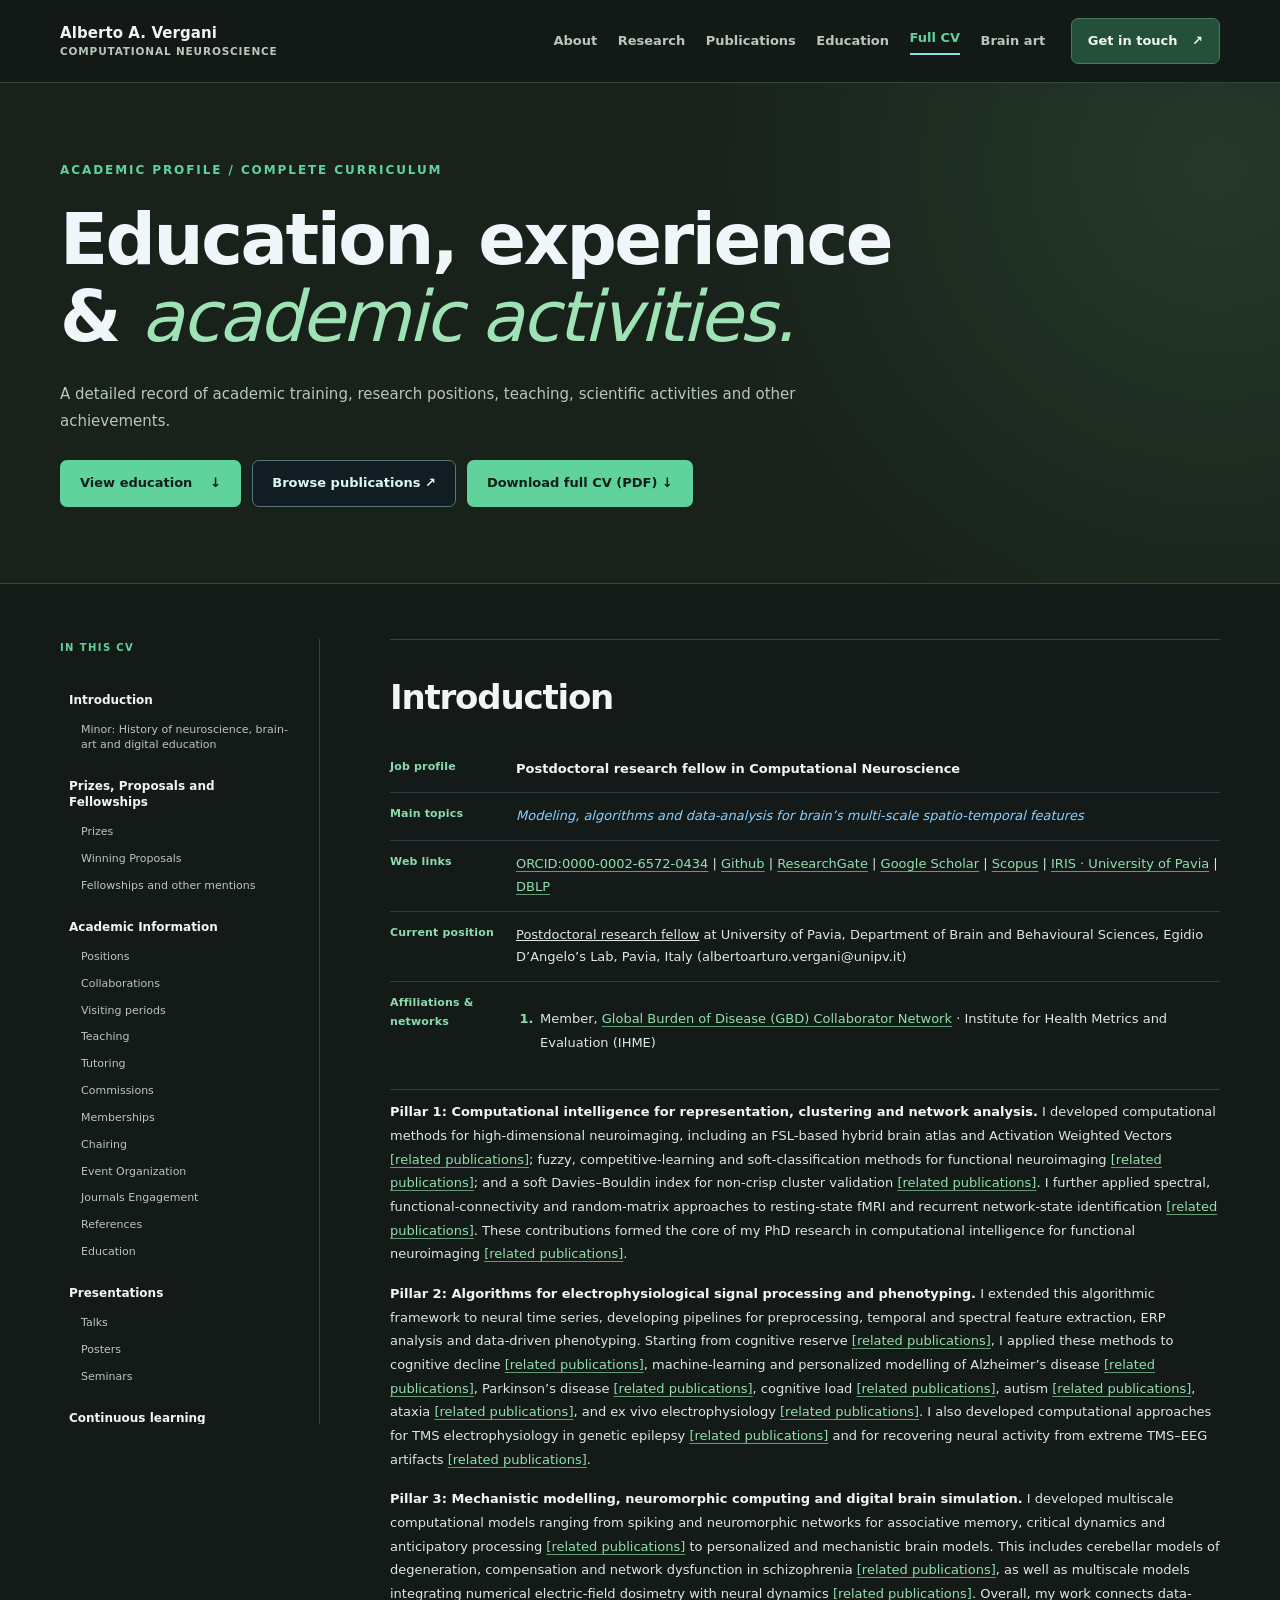
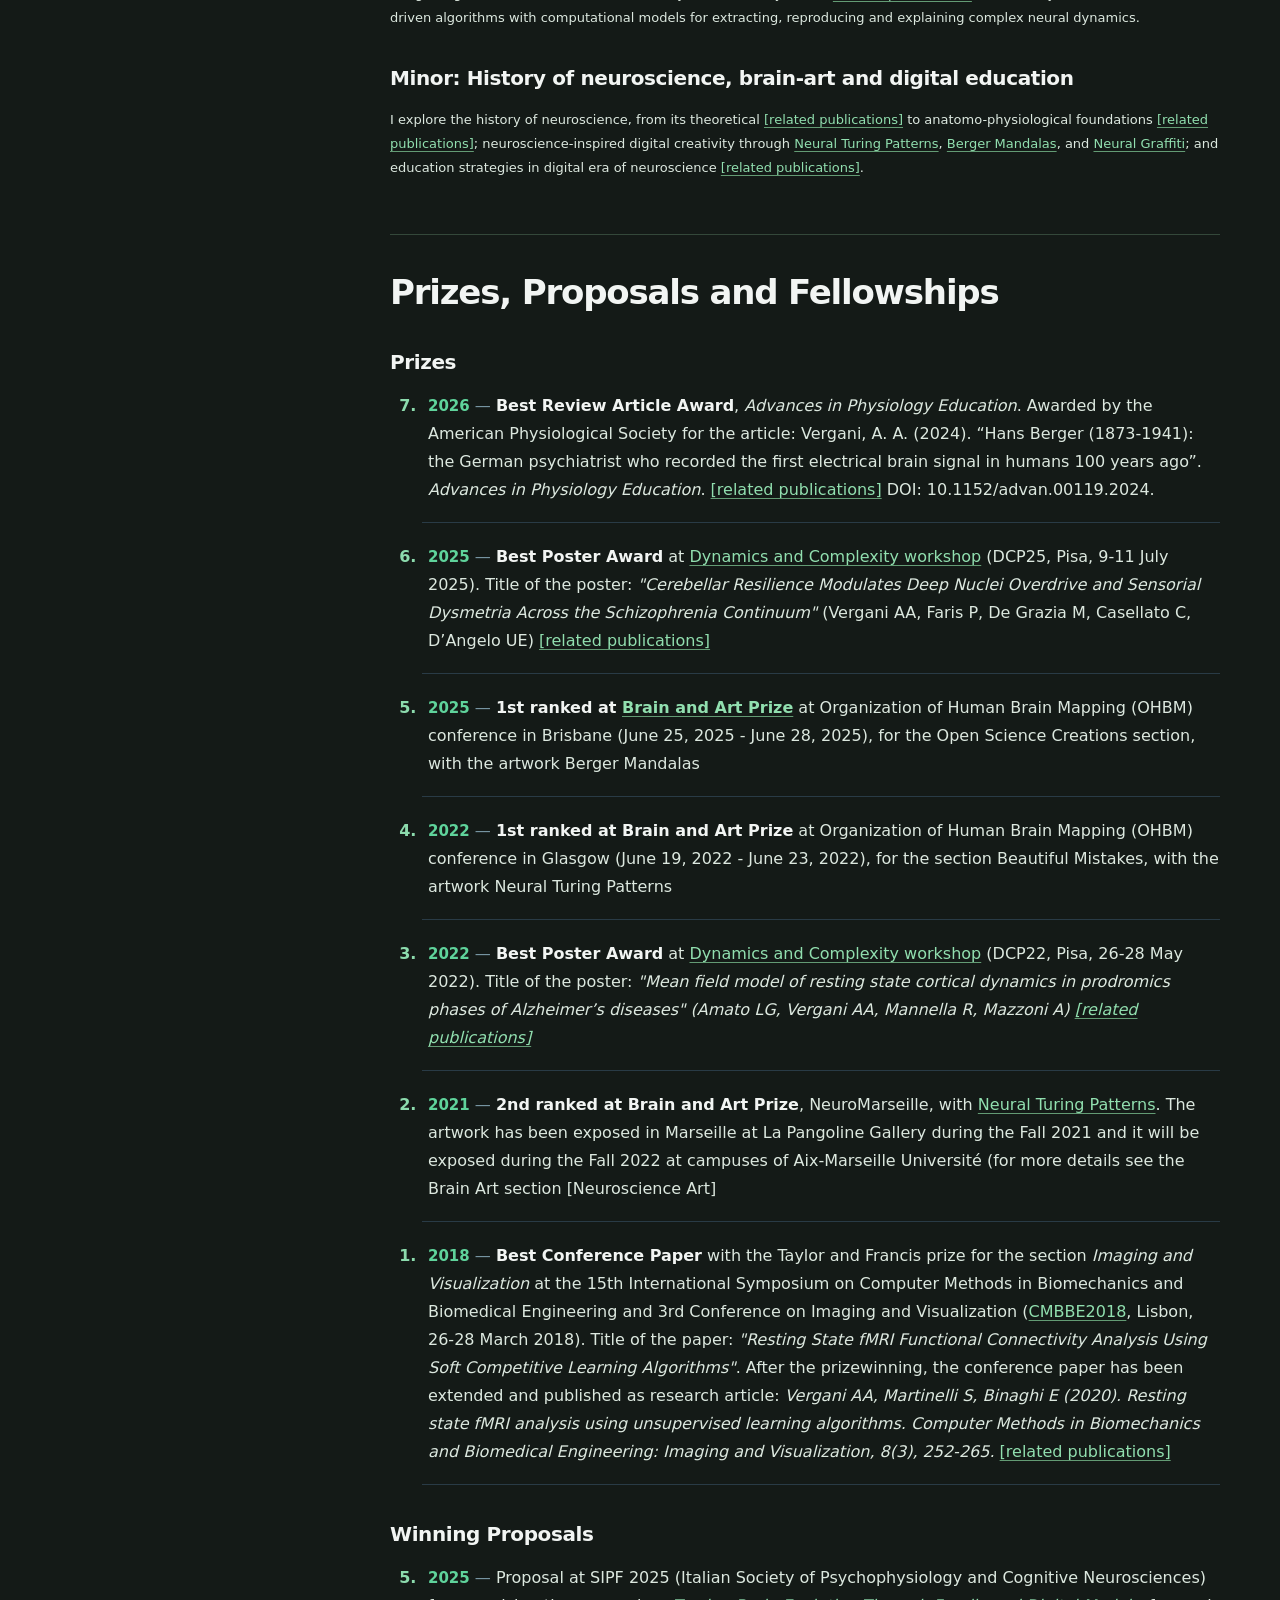
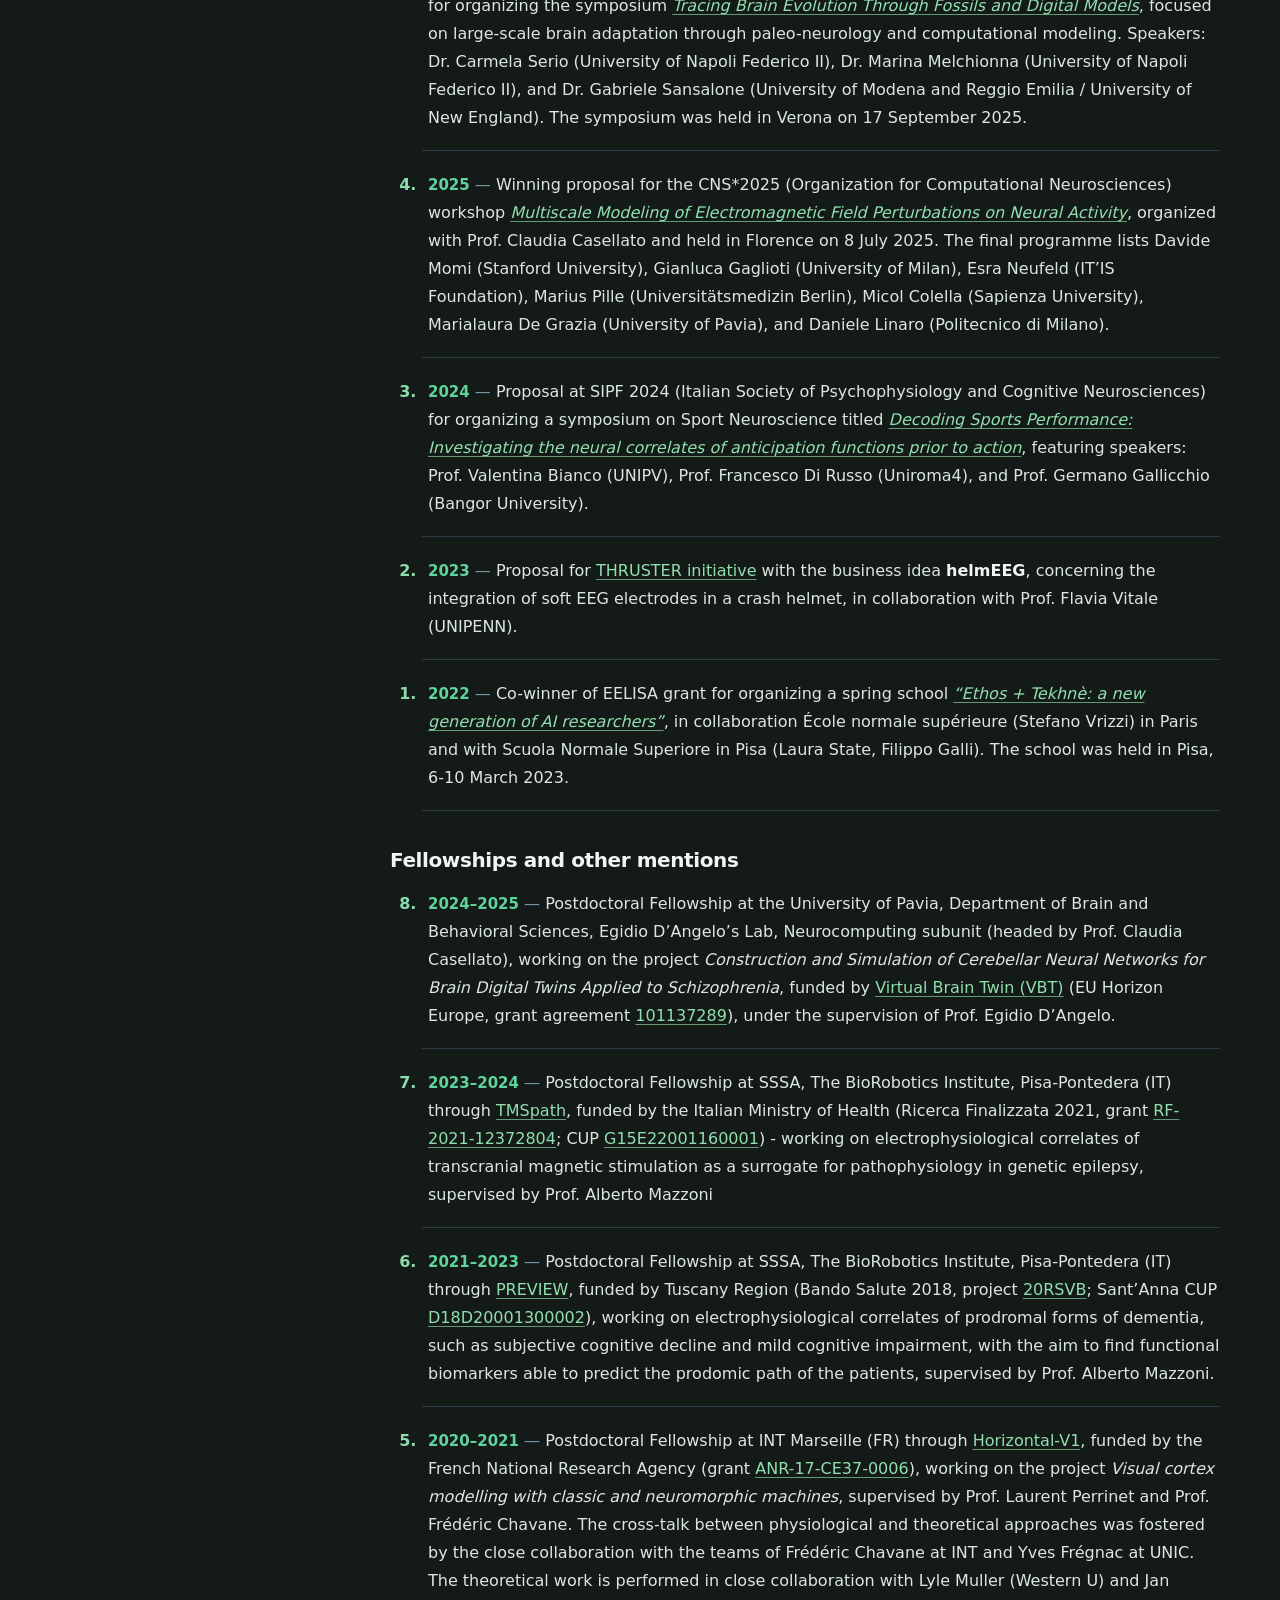
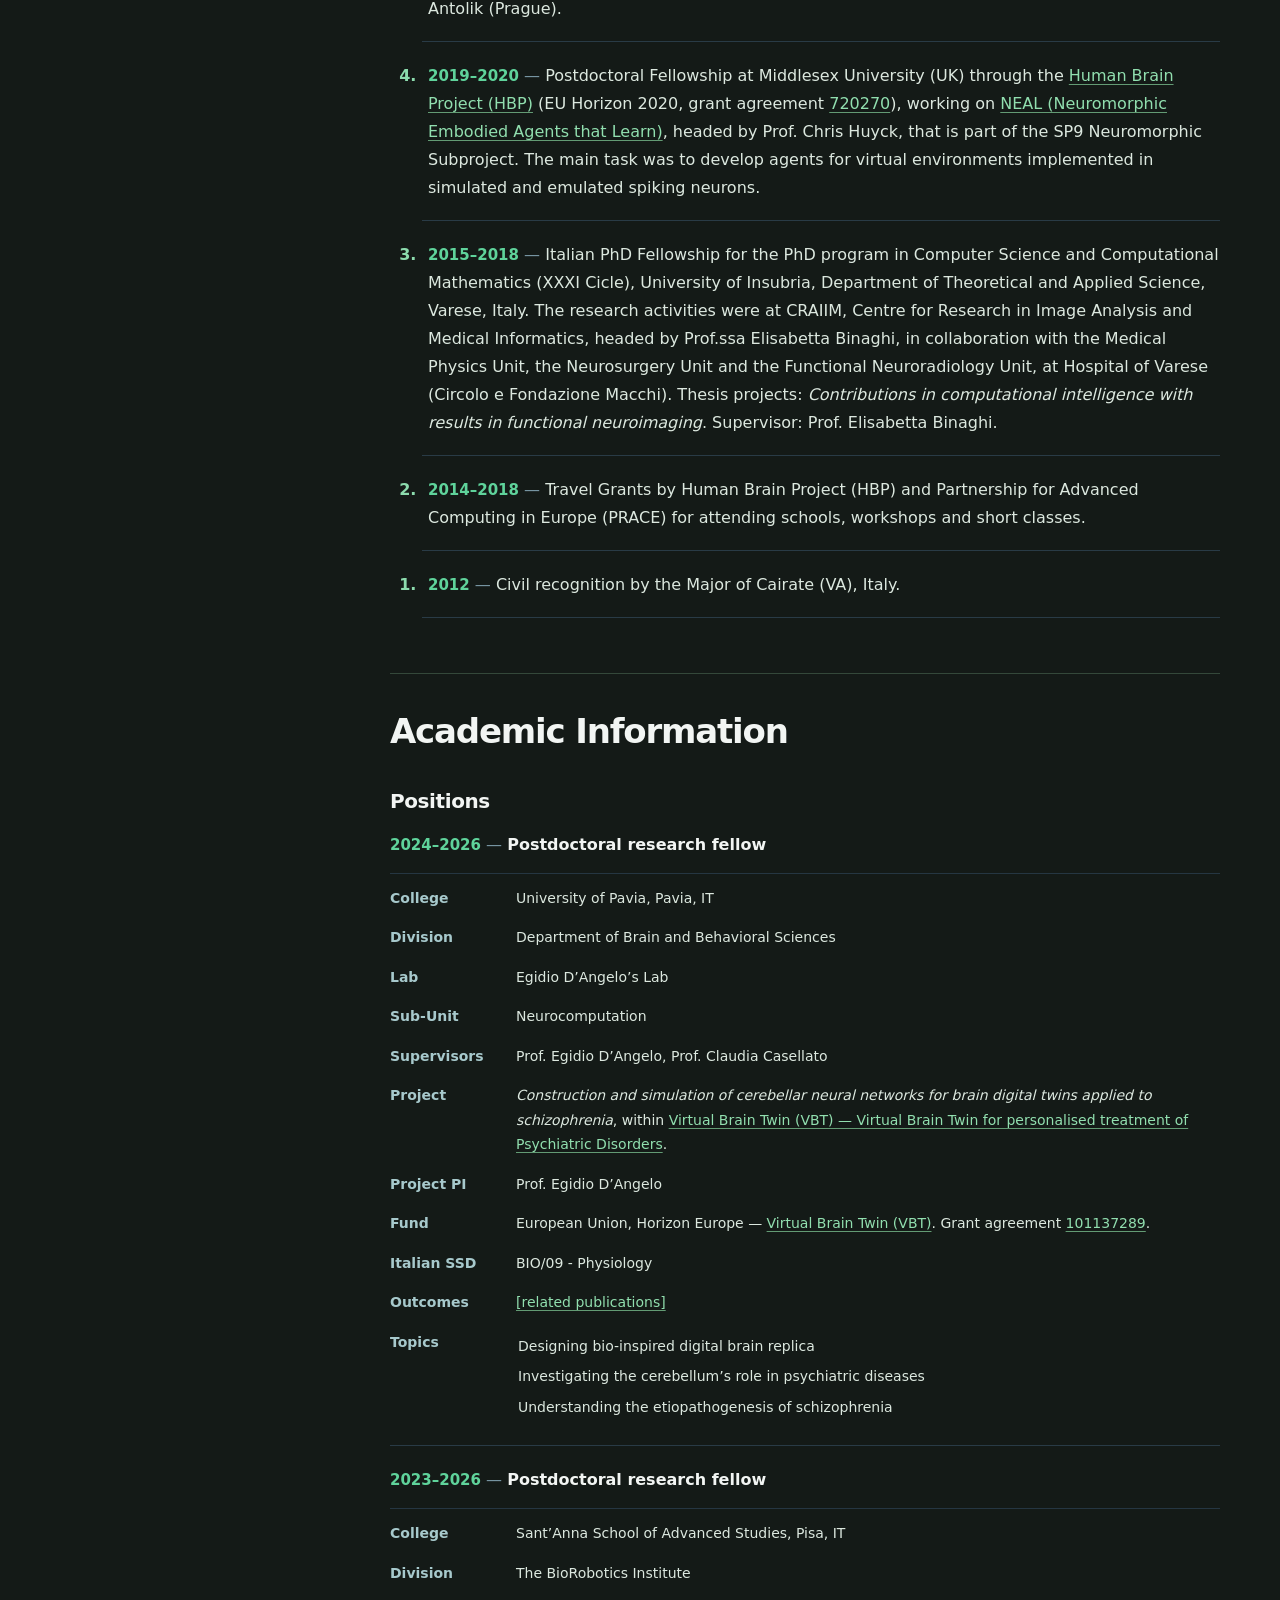
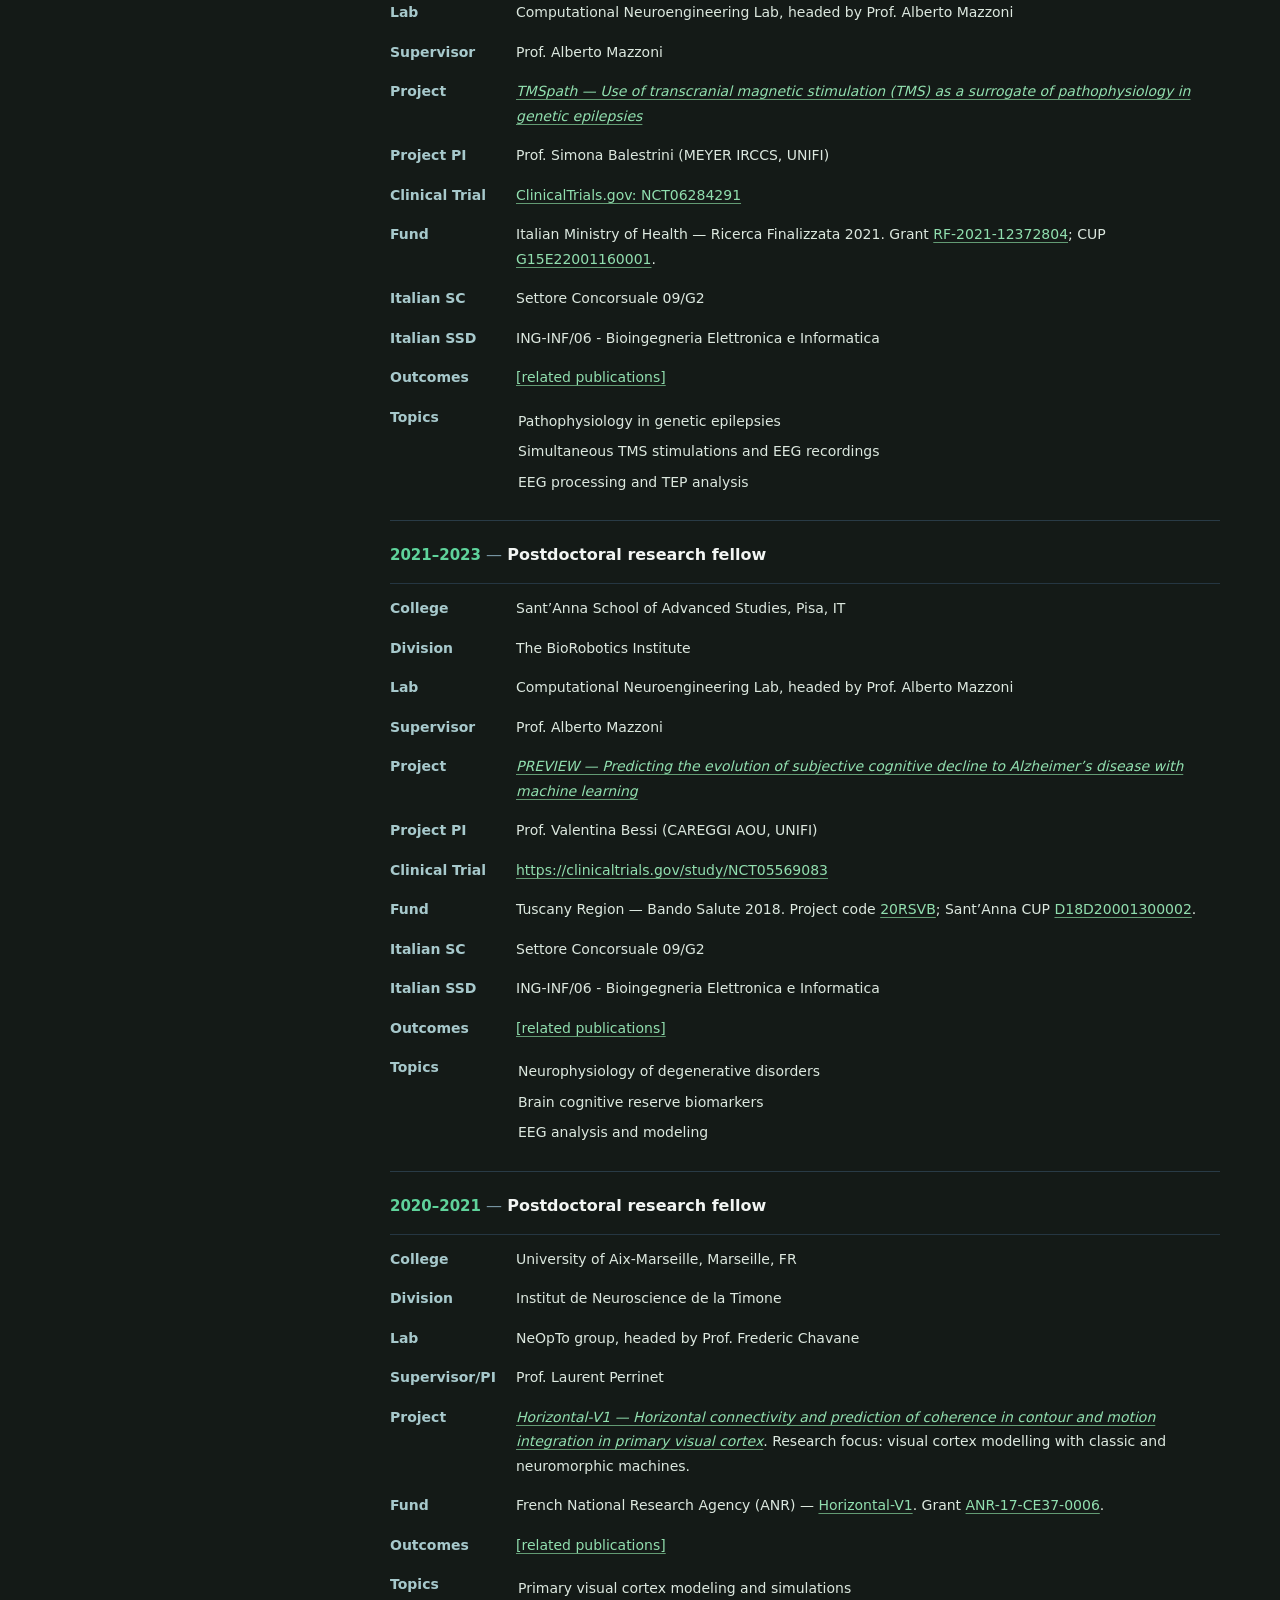
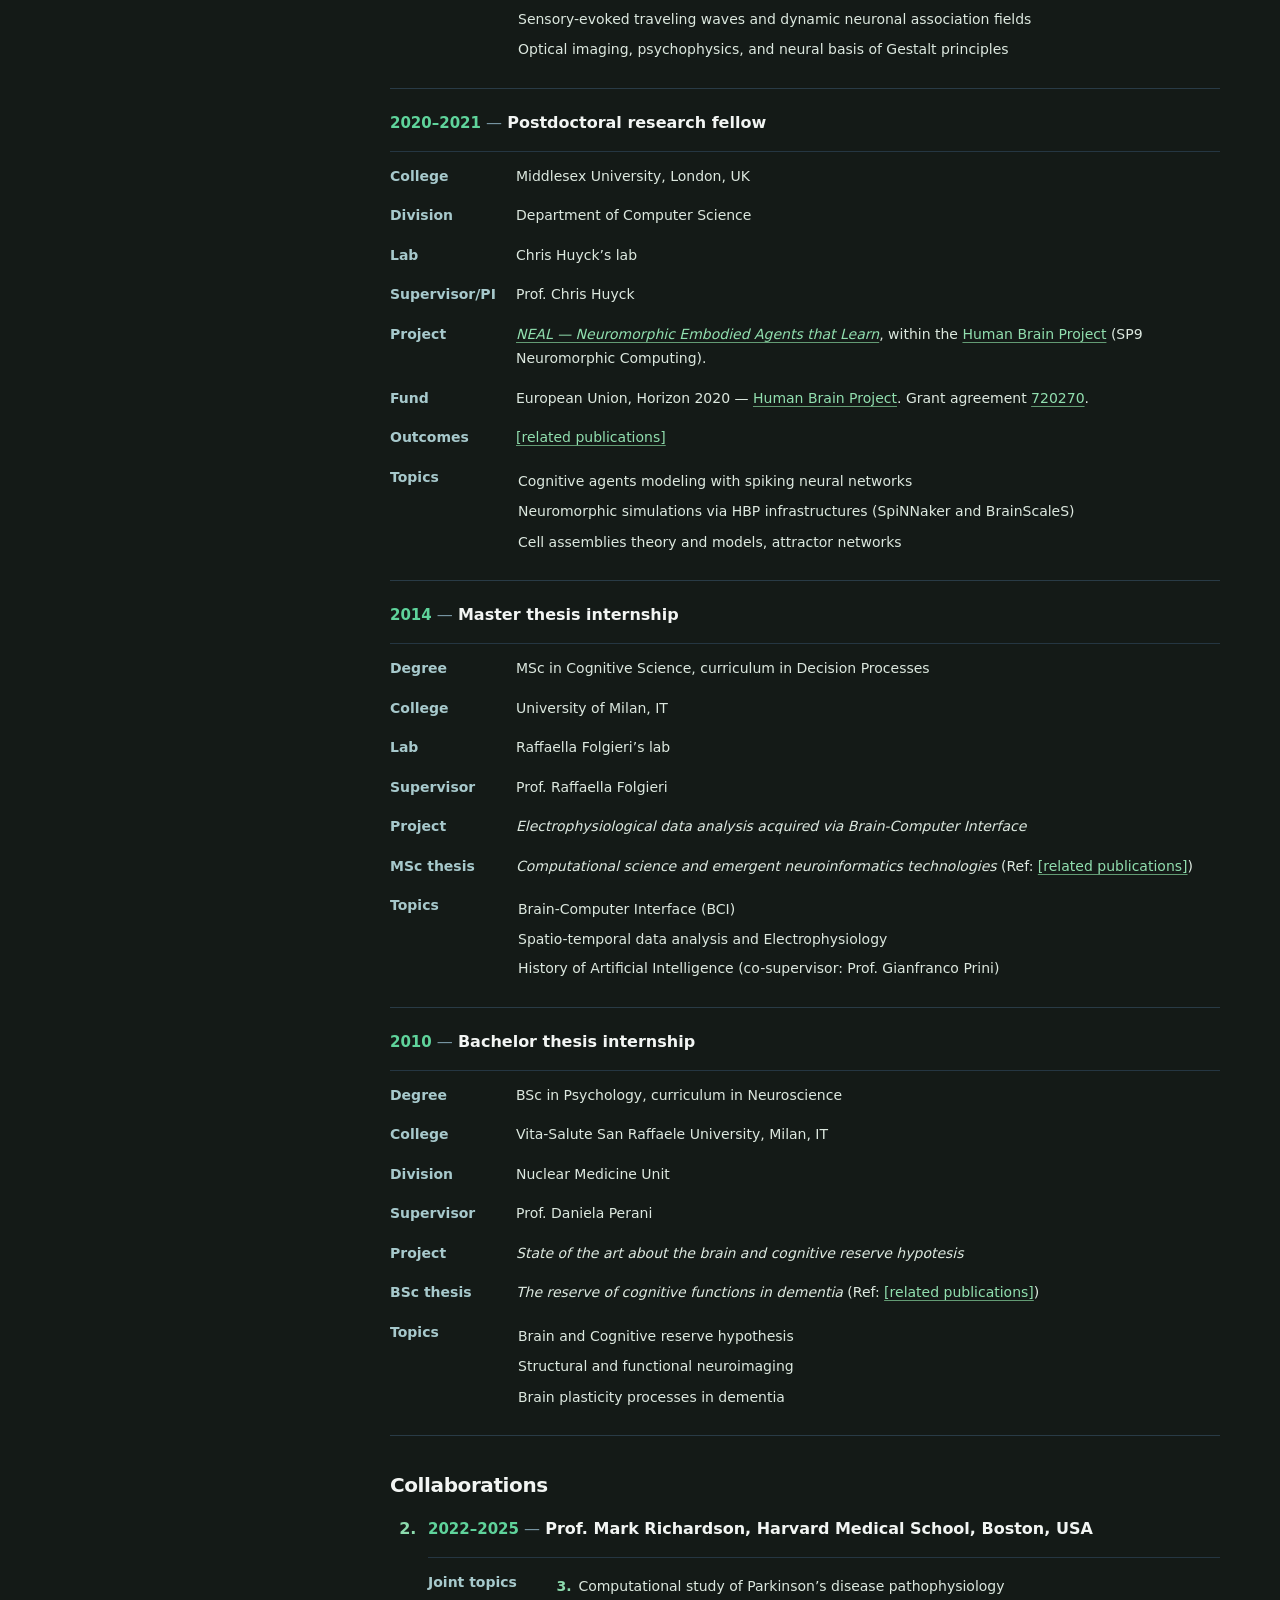
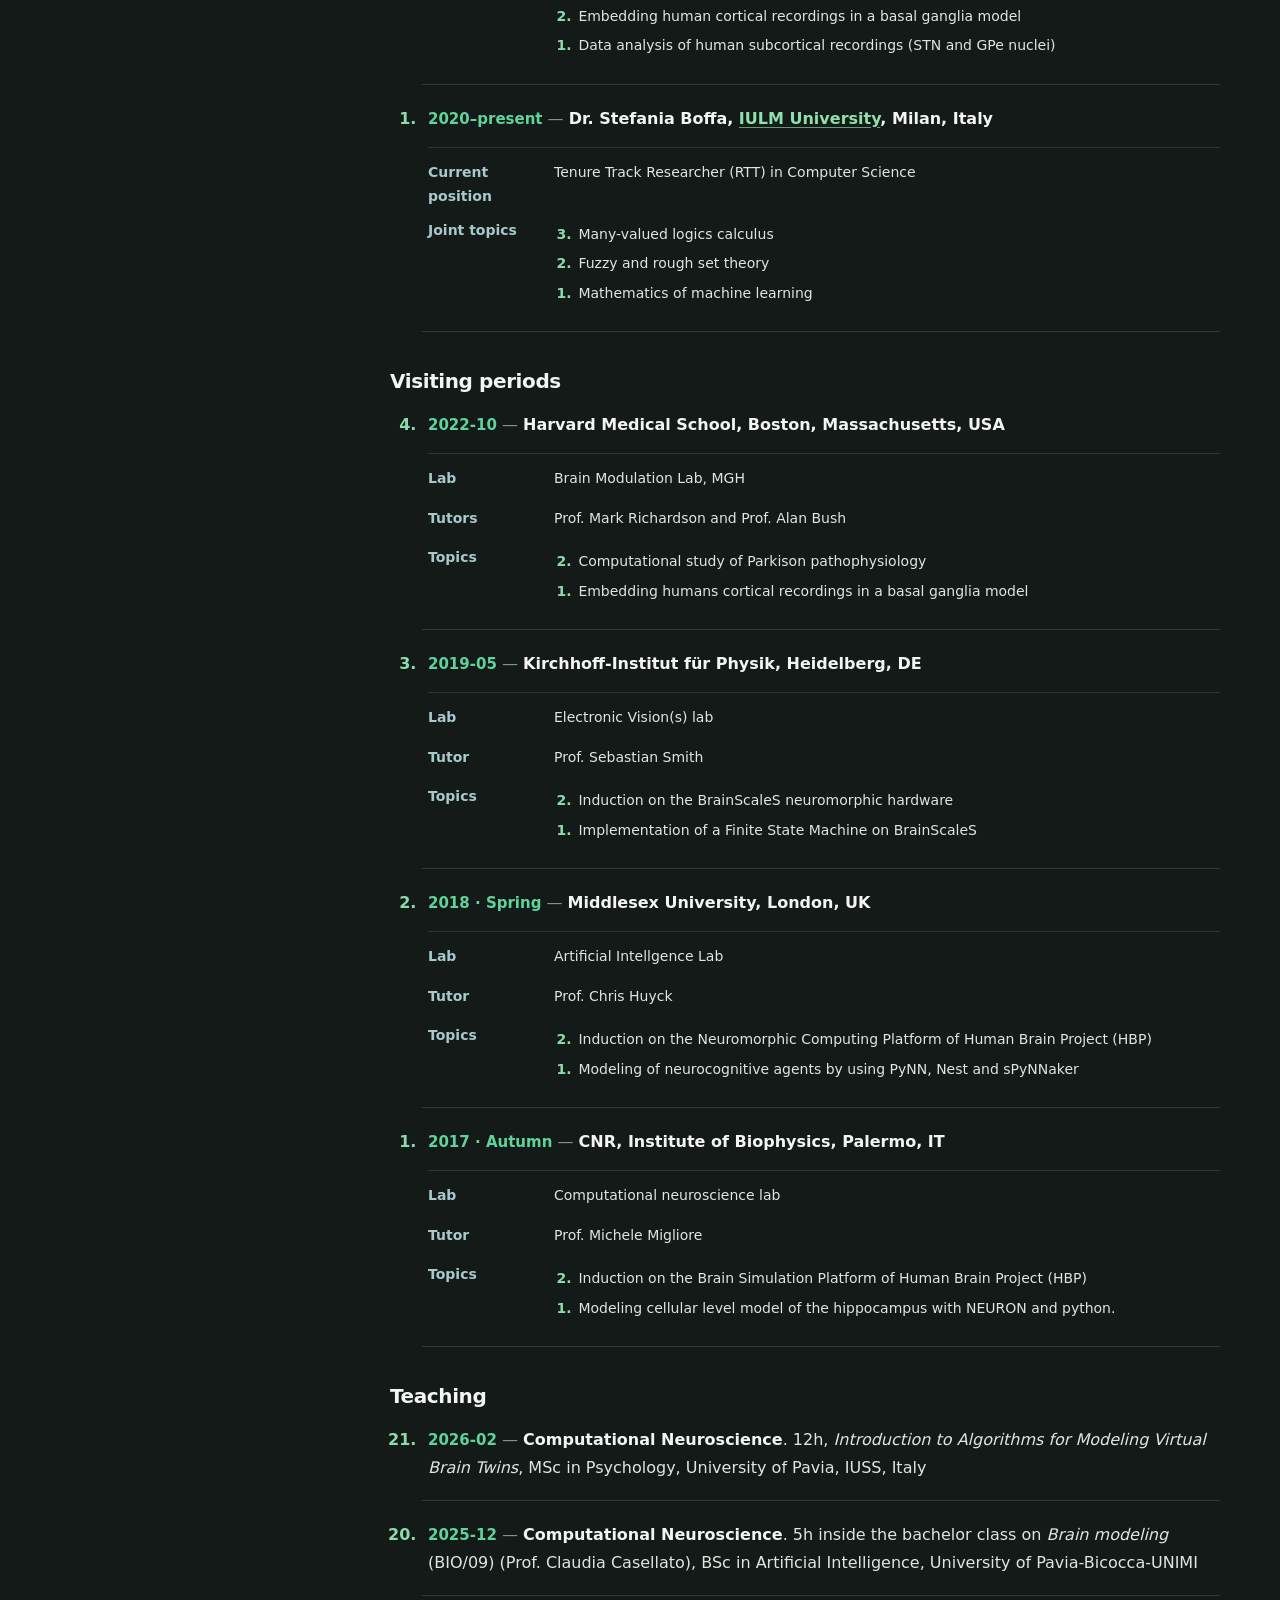
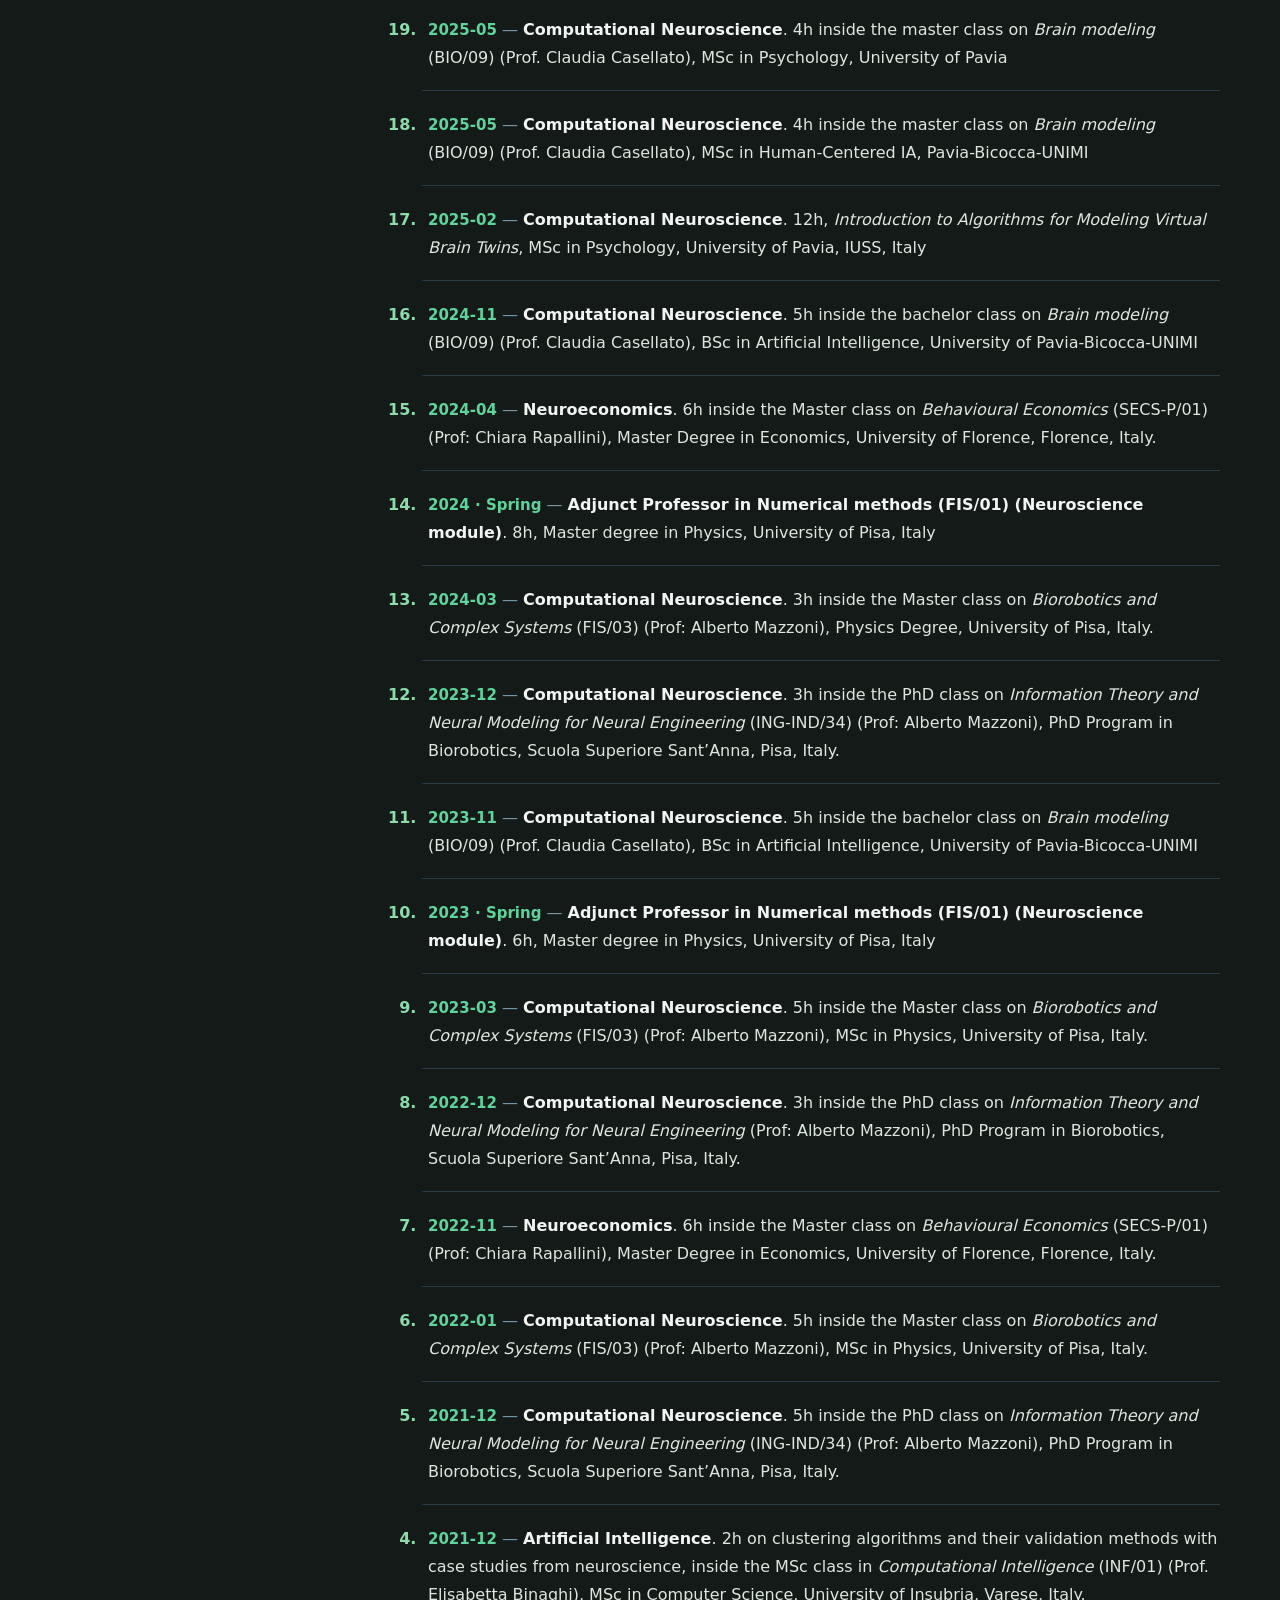
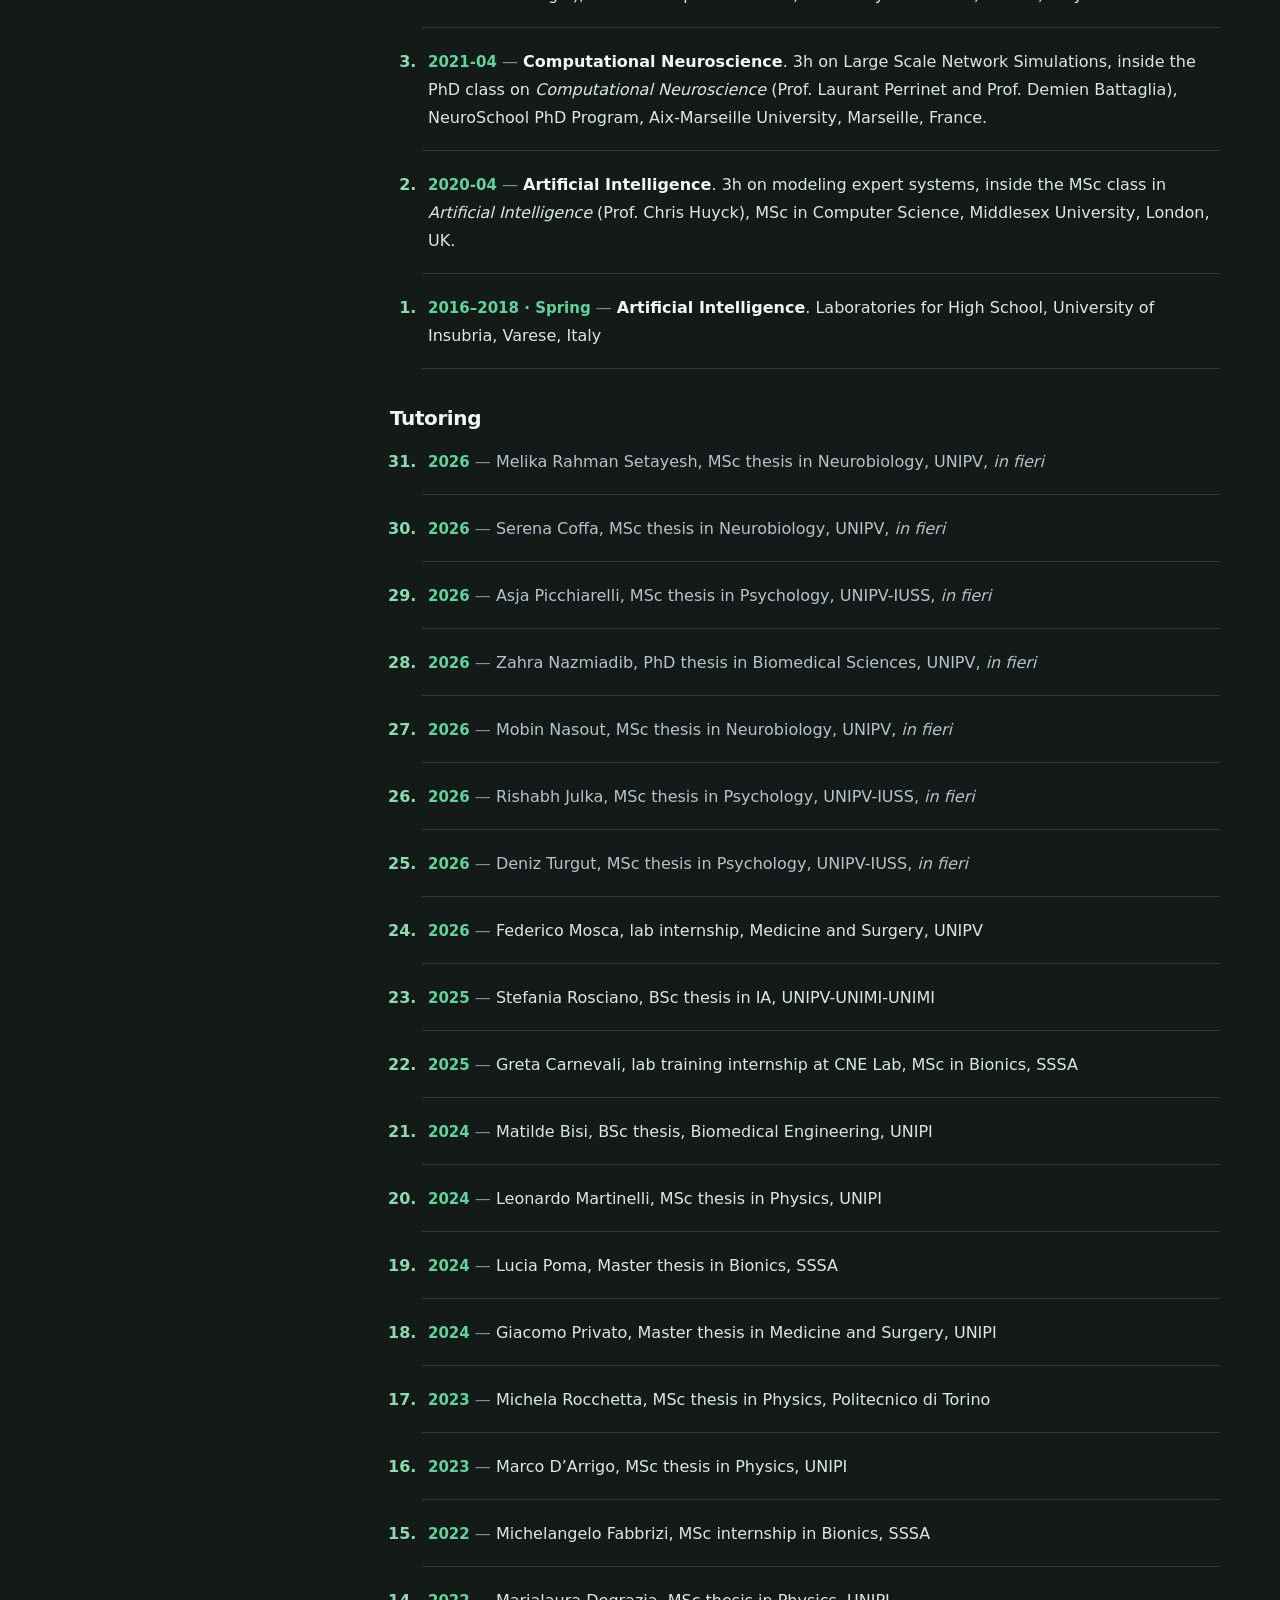
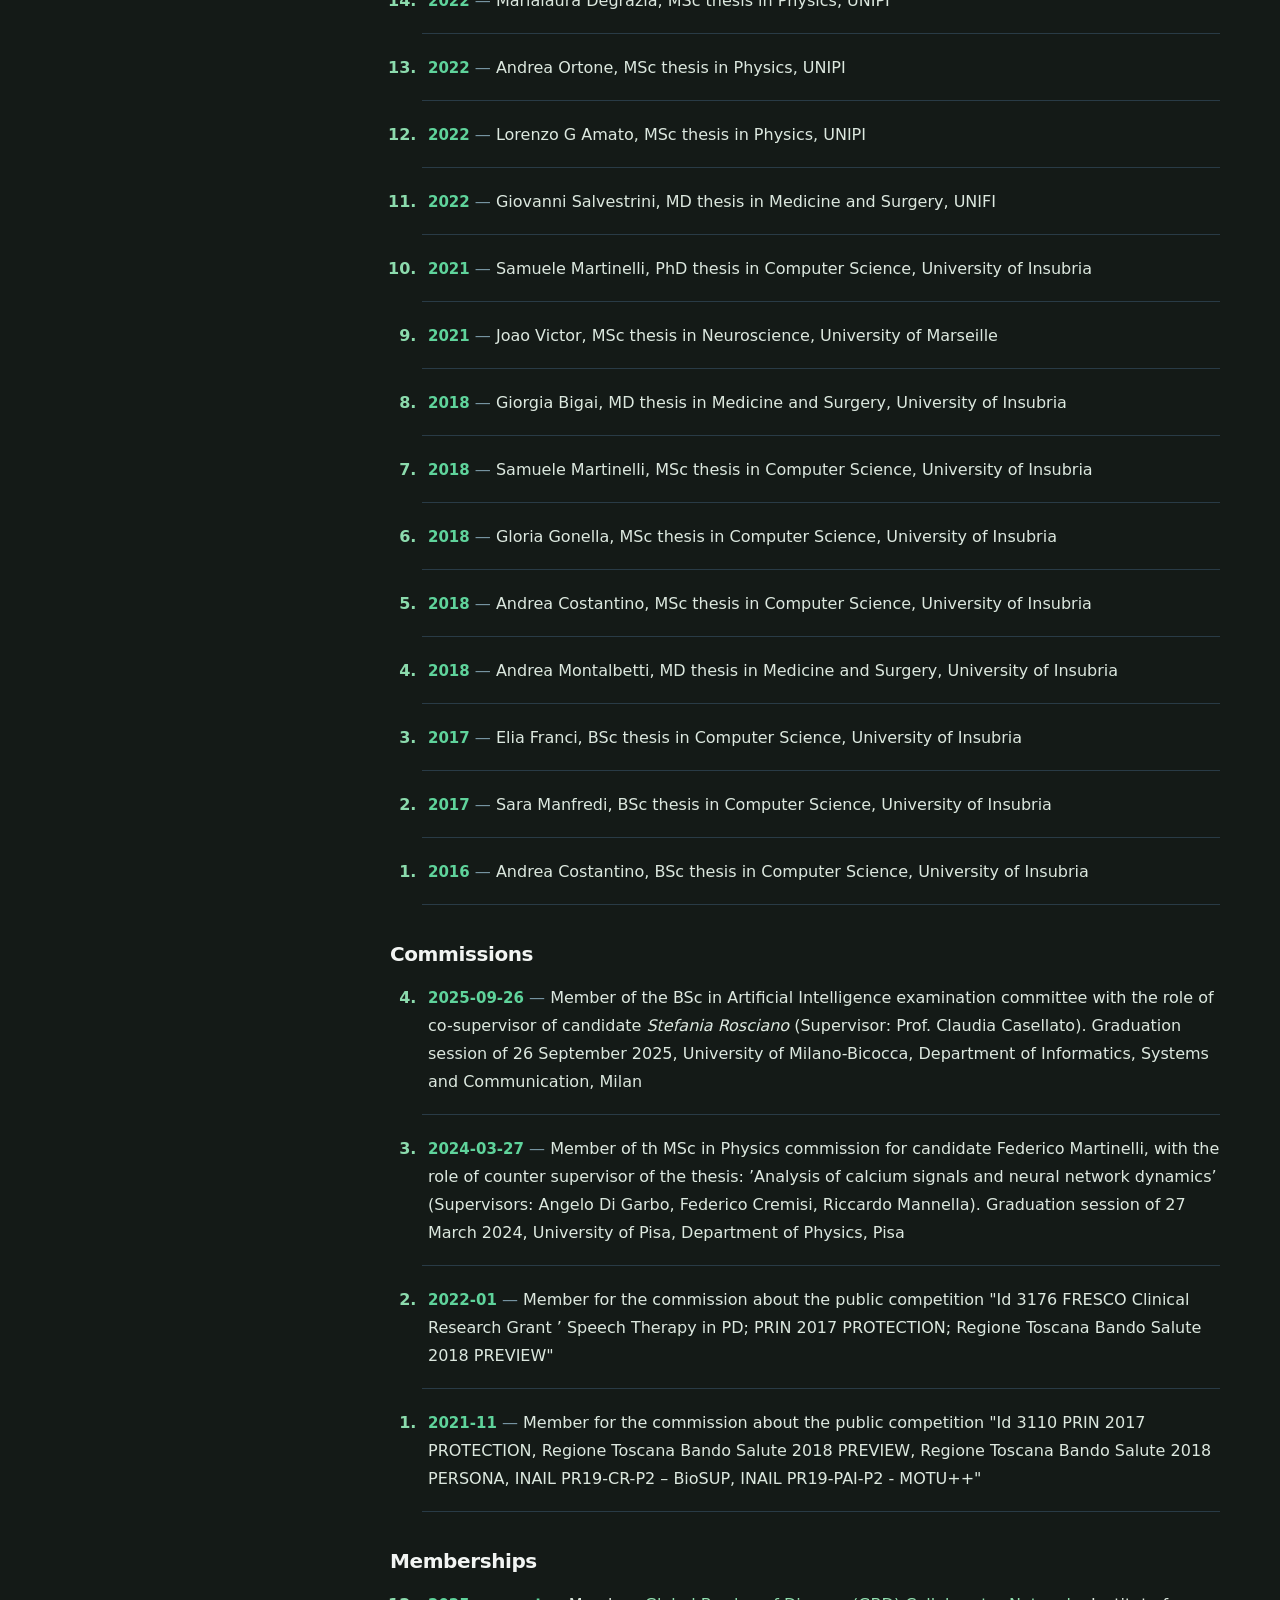
==== commit bb998b77: "Correct collaboration dates and Stefania Boffa's current IULM affiliation" ====
--- a/cv.html
+++ b/cv.html
@@ -172,8 +172,8 @@
 </ul>
 <h3 id="collaborations">Collaborations</h3>
 <ol aria-label="Collaborations" class="cv-record-list" reversed="" start="2">
-<li class="cv-record" data-record="a669103fe6"><p class="cv-entry"><span class="cv-date">2022–present</span><span aria-hidden="true" class="cv-date-separator"> — </span><strong>Prof. Mark Richardson, Harvard Medical School, Boston, USA</strong></p><dl class="cv-entry-details"><dt>Joint topics</dt><dd><ol reversed="" start="3"><li>Computational study of Parkison’s disease pathophysiology</li><li>Embedding humans cortical recordings in a basal ganglia model</li><li>Data analysis of humans subcortical recordings (STN and GPe nuclei)</li></ol></dd></dl></li>
-<li class="cv-record" data-record="75514588e2"><p class="cv-entry"><span class="cv-date">2020–present</span><span aria-hidden="true" class="cv-date-separator"> — </span><strong>Prof. Stefania Boffa, University of Milano-Bicocca, IT</strong></p><dl class="cv-entry-details"><dt>Joint topics</dt><dd><ol reversed="" start="3"><li>Many-valued logics calculus</li><li>Fuzzy and rough set theory</li><li>Mathematics of machine learning</li></ol></dd></dl></li>
+<li class="cv-record" data-record="a669103fe6"><p class="cv-entry"><span class="cv-date">2022–2025</span><span aria-hidden="true" class="cv-date-separator"> — </span><strong>Prof. Mark Richardson, Harvard Medical School, Boston, USA</strong></p><dl class="cv-entry-details"><dt>Joint topics</dt><dd><ol reversed="" start="3"><li>Computational study of Parkinson’s disease pathophysiology</li><li>Embedding human cortical recordings in a basal ganglia model</li><li>Data analysis of human subcortical recordings (STN and GPe nuclei)</li></ol></dd></dl></li>
+<li class="cv-record" data-record="75514588e2"><p class="cv-entry"><span class="cv-date">2020–present</span><span aria-hidden="true" class="cv-date-separator"> — </span><strong>Dr. Stefania Boffa, <a href="https://www.iulm.it/en/iulm/ateneo/docenti-e-collaboratori/Boffa-Stefania" rel="noopener noreferrer" target="_blank">IULM University</a>, Milan, Italy</strong></p><dl class="cv-entry-details"><dt>Current position</dt><dd><p>Tenure Track Researcher (RTT) in Computer Science</p></dd><dt>Joint topics</dt><dd><ol reversed="" start="3"><li>Many-valued logics calculus</li><li>Fuzzy and rough set theory</li><li>Mathematics of machine learning</li></ol></dd></dl></li>
 </ol>
 <h3 id="visiting-periods">Visiting periods</h3>
 <ol aria-label="Visiting Periods" class="cv-record-list" reversed="" start="4">
@@ -319,7 +319,7 @@
 <li class="cv-record" data-record="b2e8252a8c"><p class="cv-entry"><time class="cv-date" datetime="2026-11-02">2026-11-02</time><span aria-hidden="true" class="cv-date-separator"> — </span><em>Cerebellar Degeneration Induces Timeliness Disruption, Paradoxical Information Flow and Network Overdrive in a Digital Model of Schizophrenia</em>, Virtual Brain Twin Consortium Meeitng, Marseille, France</p></li>
 <li class="cv-record" data-record="6c940cae4a"><p class="cv-entry"><time class="cv-date" datetime="2026-09-23">2026-09-23</time><span aria-hidden="true" class="cv-date-separator"> — </span><em>Cerebellar Degeneration Induces Timeliness Disruption, Paradoxical Information Flow and Network Overdrive in a Digital Model of Schizophrenia</em>, <a class="cv-event-title" href="https://ebrains.eu/news-and-events/events/2026/eitn-ebrains-fall-school-in-computational-neuroscience-2026" rel="noopener noreferrer" target="_blank">EITN School</a>, Pavia, Italy</p></li>
 <li class="cv-record" data-record="04ea363bbb"><p class="cv-entry"><time class="cv-date" datetime="2025-09-19">2025-09-19</time><span aria-hidden="true" class="cv-date-separator"> — </span><em>Saccadic Dysmetria: Digital Evidence of Cerebellar Loss of Transmission Fidelity and Timeliness Across the Schizophrenia Continuum</em>, <a class="cv-event-title" href="https://www.sipf.it/page-18196" rel="noopener noreferrer" target="_blank">XXXIII SIPF Conference 2025</a>, Società Italiana di Psicofisologia e Neuroscienze Cognitive, Verona, Italy</p></li>
-<li class="cv-record" data-record="d6b697faf5"><p class="cv-entry"><span class="cv-date">2025-07-09 – 2025-07-11</span><span aria-hidden="true" class="cv-date-separator"> — </span><em>Cerebellar Resilience Modulates Deep Nuclei Overdrive and Sensorial Dysmetria Across the Schizophrenia Continuum</em>, invited talk at <a class="cv-event-title" href="https://www.df.unipi.it/en/the-dcp25-conference-dynamics-complexity-in-pisa/" rel="noopener noreferrer" target="_blank">Dynamics and Complexity Workshop</a>, satellite event of StatPhys2025, Pisa, Italy</p></li>
+<li class="cv-record" data-record="d6b697faf5"><p class="cv-entry"><span class="cv-date">2025-07-09 – 2025-07-11</span><span aria-hidden="true" class="cv-date-separator"> — </span><em>Cerebellar Resilience Modulates Deep Nuclei Overdrive and Sensorial Dysmetria Across the Schizophrenia Continuum</em>, invited talk at <a class="cv-event-title" href="https://www.df.unipi.it/en/the-dcp25-conference-dynamics-complexity-in-pisa/" rel="noopener noreferrer" target="_blank">Dynamics and Complexity Workshop</a>, satellite event of StatPhys2025, Pisa, Italy. [<a href="https://www.youtube.com/watch?v=TPR1C_AN_0I" rel="noopener noreferrer" target="_blank">Watch recorded talk on YouTube ↗</a>]</p></li>
 <li class="cv-record" data-record="5fde37a224"><p class="cv-entry"><span class="cv-date">2024-12-09 – 2024-12-14</span><span aria-hidden="true" class="cv-date-separator"> — </span><em>Structural alterations of cerebellar microcircuits in schizophrenia: from physiology to models</em>, lighting talk at <a class="cv-event-title" href="https://ebrains.eu/news-and-events/events/2024/erice-2024-modelling-the-brain-in-health-and-disease-theory-and" rel="noopener noreferrer" target="_blank">School of Brain Cells and Circuits "Camillo Golgi"</a>, Erice, Italy</p></li>
 <li class="cv-record" data-record="aa79bb0b3c"><p class="cv-entry"><time class="cv-date" datetime="2024-09-28">2024-09-28</time><span aria-hidden="true" class="cv-date-separator"> — </span><em>Sex neurophysiological signatures in subjective cognitive decline and mild cognitive impairment associated with low and high demanding memory tasks</em>, <a class="cv-event-title" href="https://congressonazionalesindem.it/wp-content/uploads/2024/10/Programma-SINDEM-2024_rev.10-1.pdf#page=15" rel="noopener noreferrer" target="_blank">SINdem Conference 2024</a>, Società Italiana di Neurologia, sezione Demenze, Padova, Italy</p></li>
 <li class="cv-record" data-record="c4fed7ab00"><p class="cv-entry"><time class="cv-date" datetime="2024-09-04">2024-09-04</time><span aria-hidden="true" class="cv-date-separator"> — </span><em>Sex-Specific Event-Related Potentials in Visual Encoding Along the Cognitive Decline Continuum</em>, <a class="cv-event-title" href="https://www.sipf.it/programma2024" rel="noopener noreferrer" target="_blank">XXXII SIPF Conference 2024</a>, Società Italiana di Psicofisologia e Neuroscienze Cognitive, Cesena, Italy</p></li>
@@ -507,7 +507,7 @@
 <h3 id="third-mission-knowledge-dissemination">Third mission: knowledge dissemination</h3>
 <ol aria-label="Third Mission Knowledge Dissemination" class="cv-record-list" reversed="" start="7">
 <li class="cv-record" data-record="490b4ef7a5"><p class="cv-entry"><time class="cv-date" datetime="2026-09-25">2026-09-25</time><span aria-hidden="true" class="cv-date-separator"> — </span>European Researchers’ Night (ERN 2026) – Proposal Coordinator and Stand Exhibitor for "<a href="https://www.unipv.news/notizie/venerdi-25-settembre-torna-la-notte-delle-ricercatrici-e-dei-ricercatori" rel="noopener noreferrer" target="_blank">Modellizzando reti di neuroni</a>" (Pavia, September 25, 2026). Multi-disciplinary educational stand focused on computational neuroscience: from single neurons to brain circuits, illustrating reconstructions and simulations to explain structure-dynamics-function relationships in healthy and pathological brains.</p></li>
-<li class="cv-record" data-record="2ec6e7035b"><p class="cv-entry"><time class="cv-date" datetime="2026-05-27">2026-05-27</time><span aria-hidden="true" class="cv-date-separator"> — </span><a class="cv-event-title" href="https://www.tedxpavia.com/programma-tedxpavia/" rel="noopener noreferrer" target="_blank">TEDxPavia</a> – Title: "<a href="https://www.unipv.news/notizie/il-nero-che-illumina-il-cervello-tedxpavia-la-storia-di-golgi-e-cajal-e-il-loro-nobel" rel="noopener noreferrer" target="_blank">Il nero che illumina il cervello</a>". Joint talk by Alberto Arturo Vergani and Martina Francesca Rizza. The presentation focused on the legacy of the 1906 dual Nobel Prize awarded to Camillo Golgi and Santiago Ramón y Cajal, marking the 120th anniversary (1906–2026) of their historic contributions to neuroscience. [<a href="https://www.tedxpavia.com/live-tedxpavia-2026-equilibri/&amp;t=1h15m00s" rel="noopener noreferrer" target="_blank">Guarda il talk dal minuto 1:15:00</a>]</p></li>
+<li class="cv-record" data-record="2ec6e7035b"><p class="cv-entry"><time class="cv-date" datetime="2026-05-27">2026-05-27</time><span aria-hidden="true" class="cv-date-separator"> — </span><a class="cv-event-title" href="https://www.tedxpavia.com/programma-tedxpavia/" rel="noopener noreferrer" target="_blank">TEDxPavia</a> – Title: "<a href="https://www.unipv.news/notizie/il-nero-che-illumina-il-cervello-tedxpavia-la-storia-di-golgi-e-cajal-e-il-loro-nobel" rel="noopener noreferrer" target="_blank">Il nero che illumina il cervello</a>". Joint talk by Alberto Arturo Vergani and Martina Francesca Rizza. The presentation focused on the legacy of the 1906 dual Nobel Prize awarded to Camillo Golgi and Santiago Ramón y Cajal, marking the 120th anniversary (1906–2026) of their historic contributions to neuroscience.  <span class="cv-tedx-media">[<a href="https://www.youtube.com/watch?v=Obz2k7YkHy0" rel="noopener noreferrer" target="_blank">Official TEDx talk on YouTube (20 November 2026) ↗</a>] [<a href="https://lnkd.in/dY-fUcrs" rel="noopener noreferrer" target="_blank">Post-talk video interview with Chiara Barbati ↗</a>] [<a href="https://www.tedxpavia.com/live-tedxpavia-2026-equilibri/&amp;t=1h15m00s" rel="noopener noreferrer" target="_blank">Original TEDxPavia event recording ↗</a>]</span></p></li>
 <li class="cv-record" data-record="b8b29b3d08"><p class="cv-entry"><time class="cv-date" datetime="2026">2026</time><span aria-hidden="true" class="cv-date-separator"> — </span>Co-organizer (with Martina Rizza and Simona Tritto) of the <a href="https://www.settimanadelcervello.it/event/golgi-cajal-on-stage-120-anni-dal-nobel-in-fisiologia-o-medicina/" rel="noopener noreferrer" target="_blank">"Golgi &amp; Cajal on Stage"</a> event for the Brain Awareness Week (BAW) 2026 at the University of Pavia. The project celebrated the 120th anniversary of the Nobel Prize, featuring a monologue by Luca Munaretto and music by Renato Caruso to bridge neurophysiology, history of science, and performing arts. Featured on <a href="https://www.varesenews.it/2026/03/golgi-cajal-on-stage-120-anni-dal-nobel-in-fisiologia-o-medicina/2516944/" rel="noopener noreferrer" target="_blank">VareseNews</a> and <a href="https://www.gazzettadellevalli.it/evento/golgi---cajal-on-stage-120-anni-dal-nobel-in-fisio-505623" rel="noopener noreferrer" target="_blank">Gazzetta delle Valli</a>. The complete video is at the University of Pavia official channel on <a href="https://www.youtube.com/watch?v=jeAkx0XvEGo&amp;t=2559s" rel="noopener noreferrer" target="_blank">Youtube</a>.</p></li>
 <li class="cv-record" data-record="3f8d884867"><p class="cv-entry"><time class="cv-date" datetime="2025-09-26">2025-09-26</time><span aria-hidden="true" class="cv-date-separator"> — </span><a class="cv-event-title" href="https://www.iusspavia.it/en/news/iuss-sharper-2025-research-tells-its-story" rel="noopener noreferrer" target="_blank">European Researchers’ Night</a> in Pavia on 26 September</p></li>
 <li class="cv-record" data-record="86c08e5124"><p class="cv-entry"><span class="cv-date">2022–2024</span><span aria-hidden="true" class="cv-date-separator"> — </span>Blogger at QuiNewsValdera with a blog <a href="https://www.quinewsvaldera.it/blog/neuronews/" rel="noopener noreferrer" target="_blank">NEURONEWS</a></p></li>
